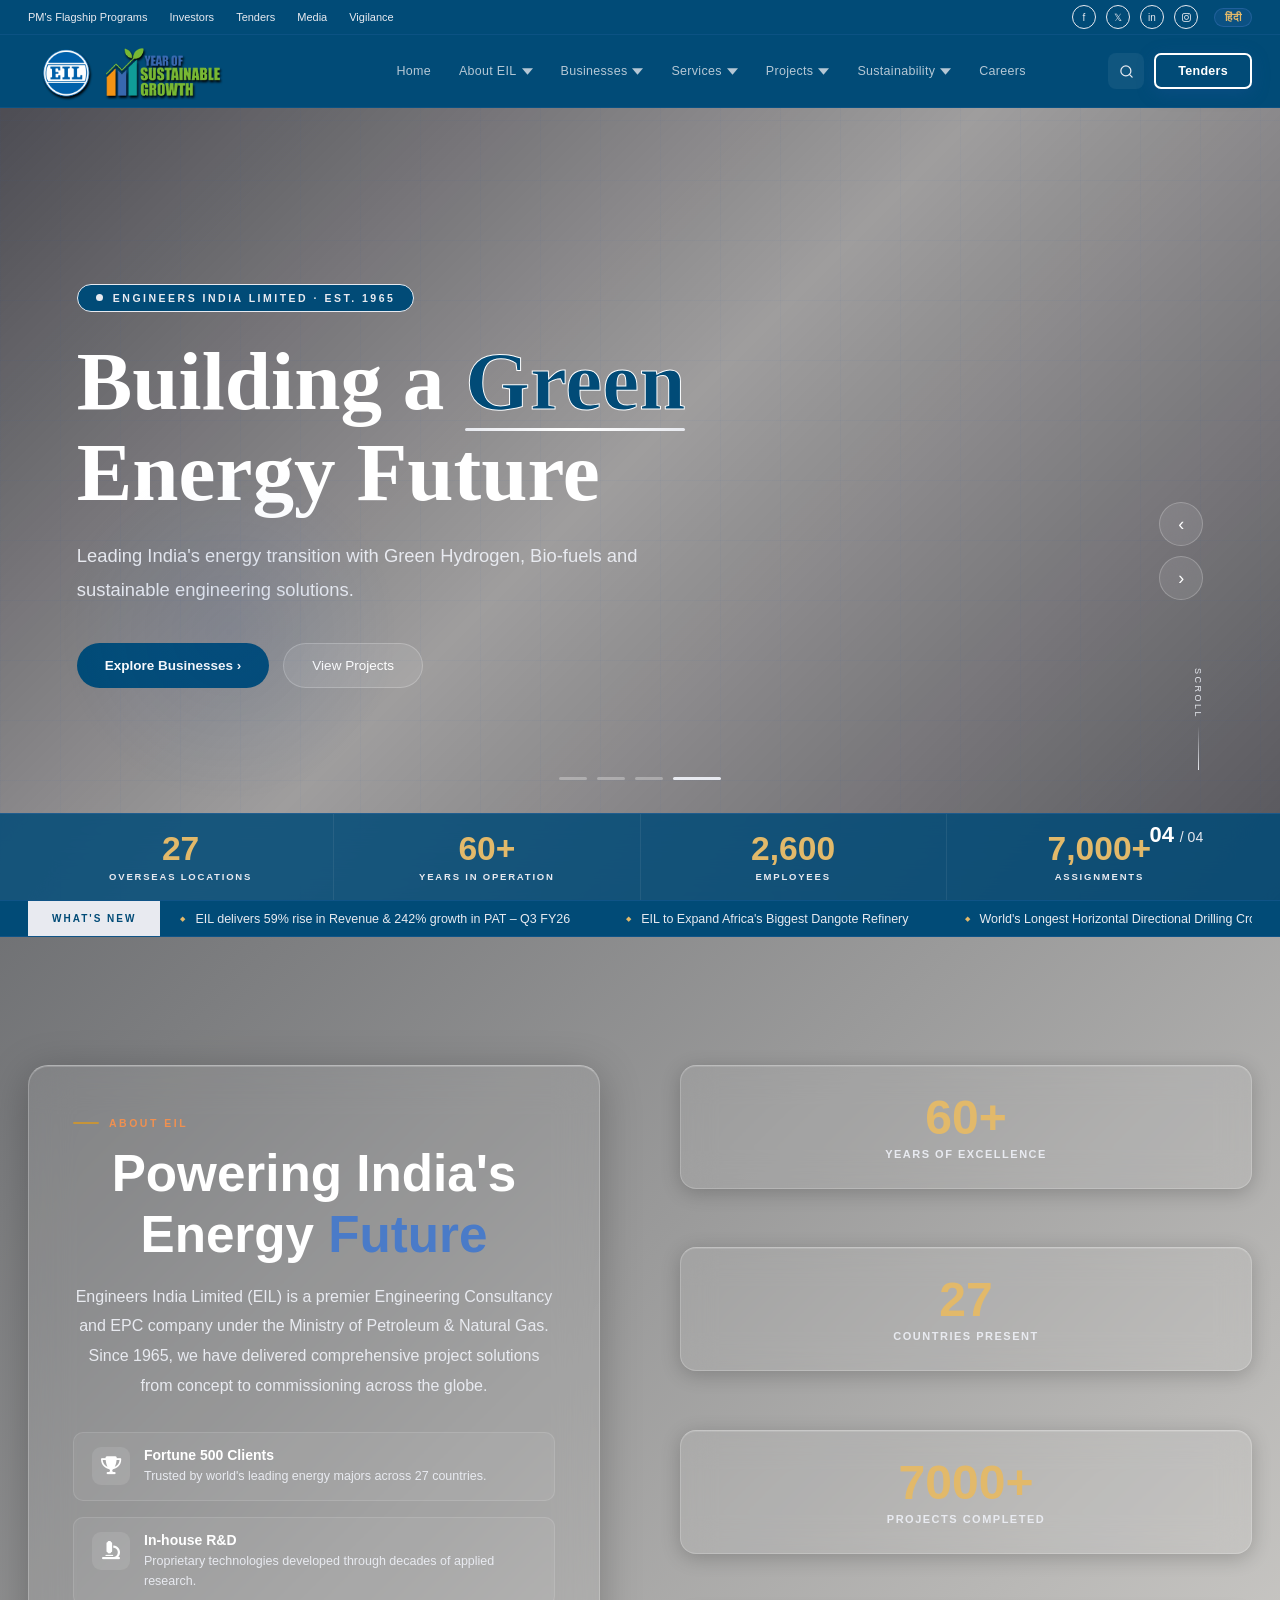
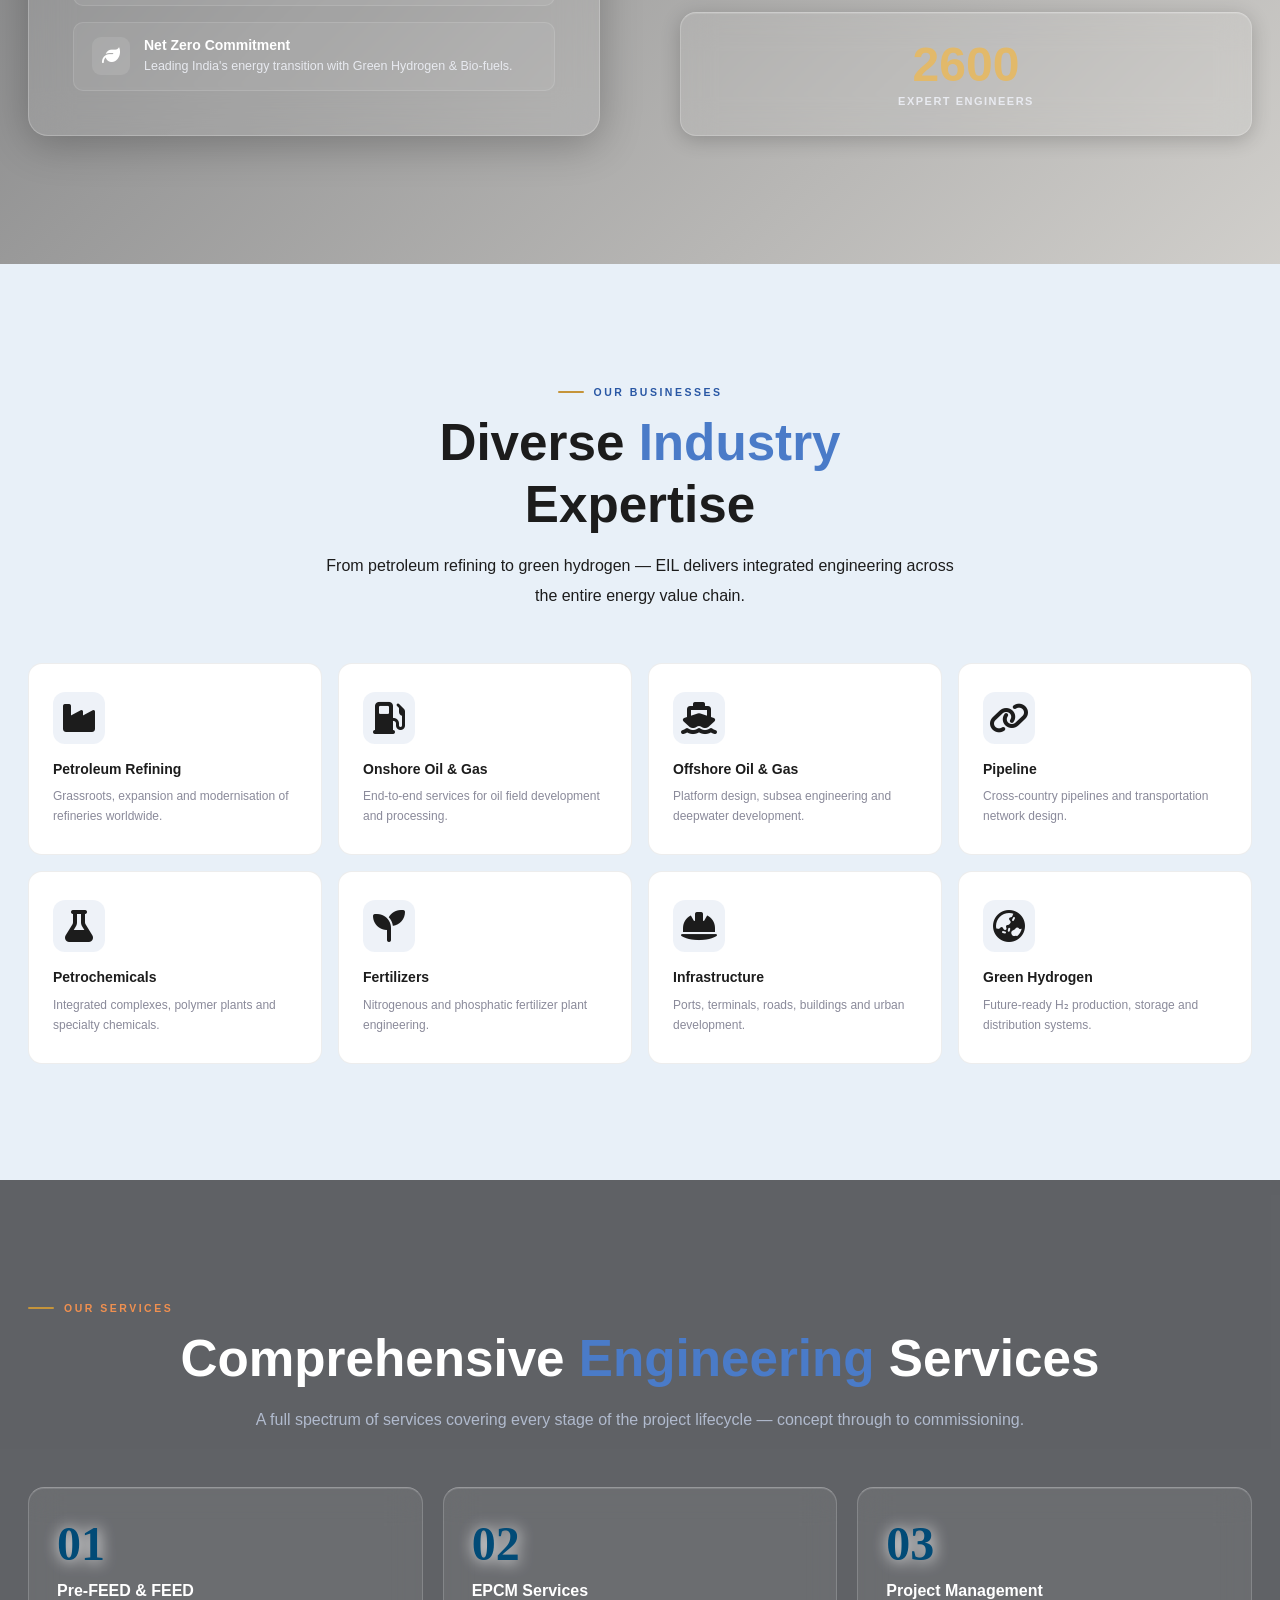
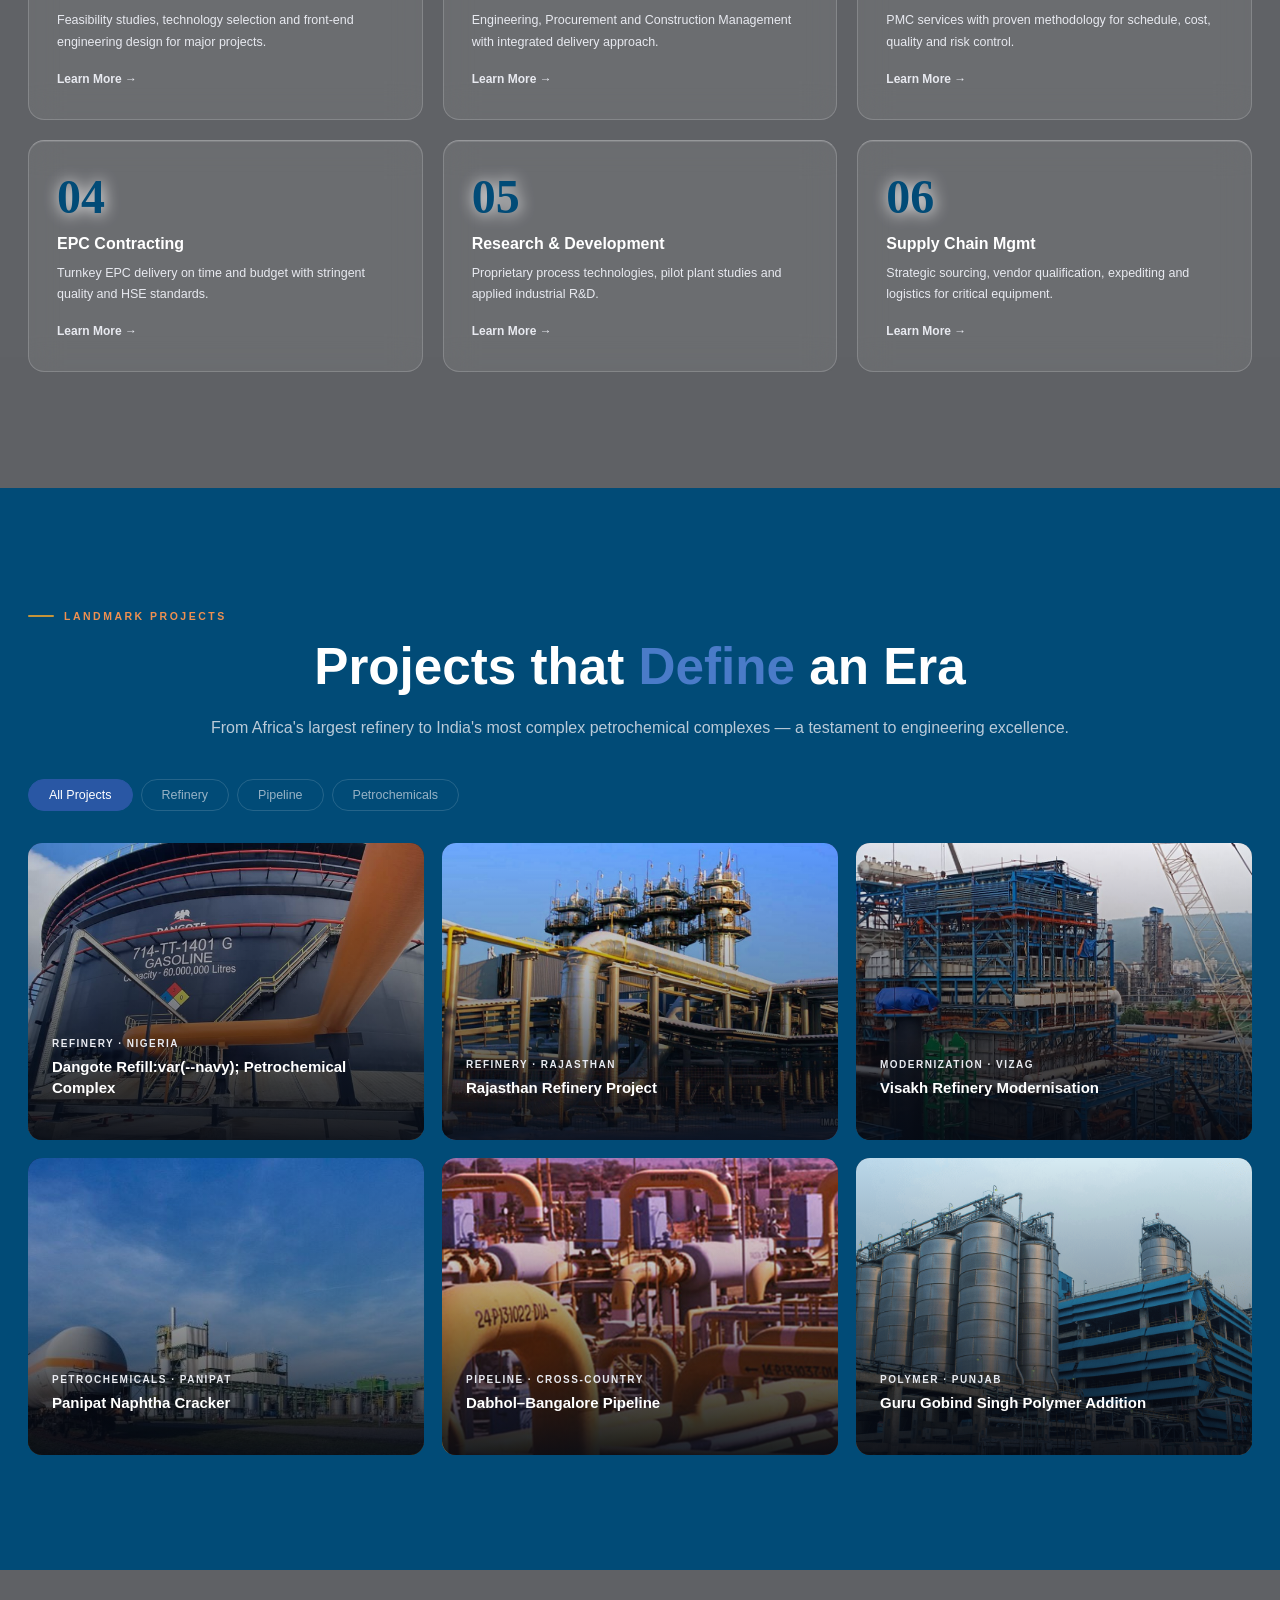
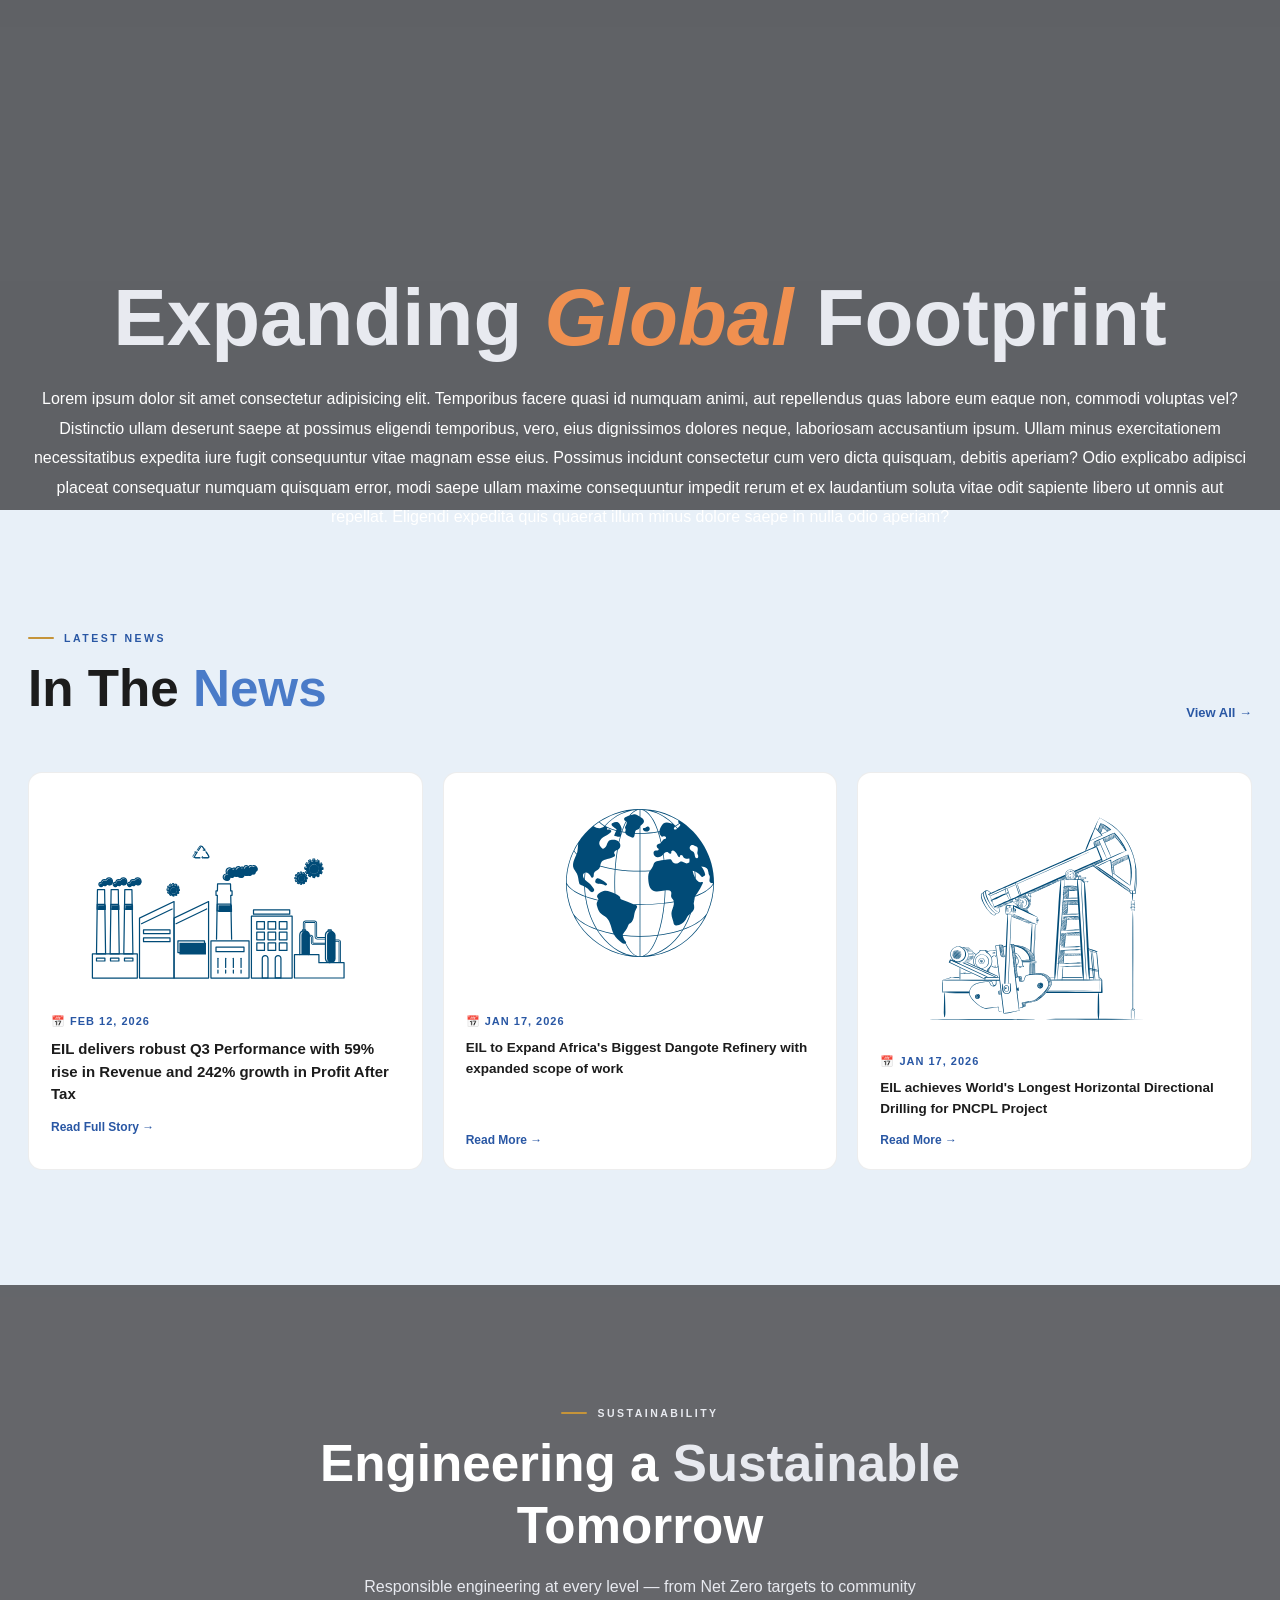
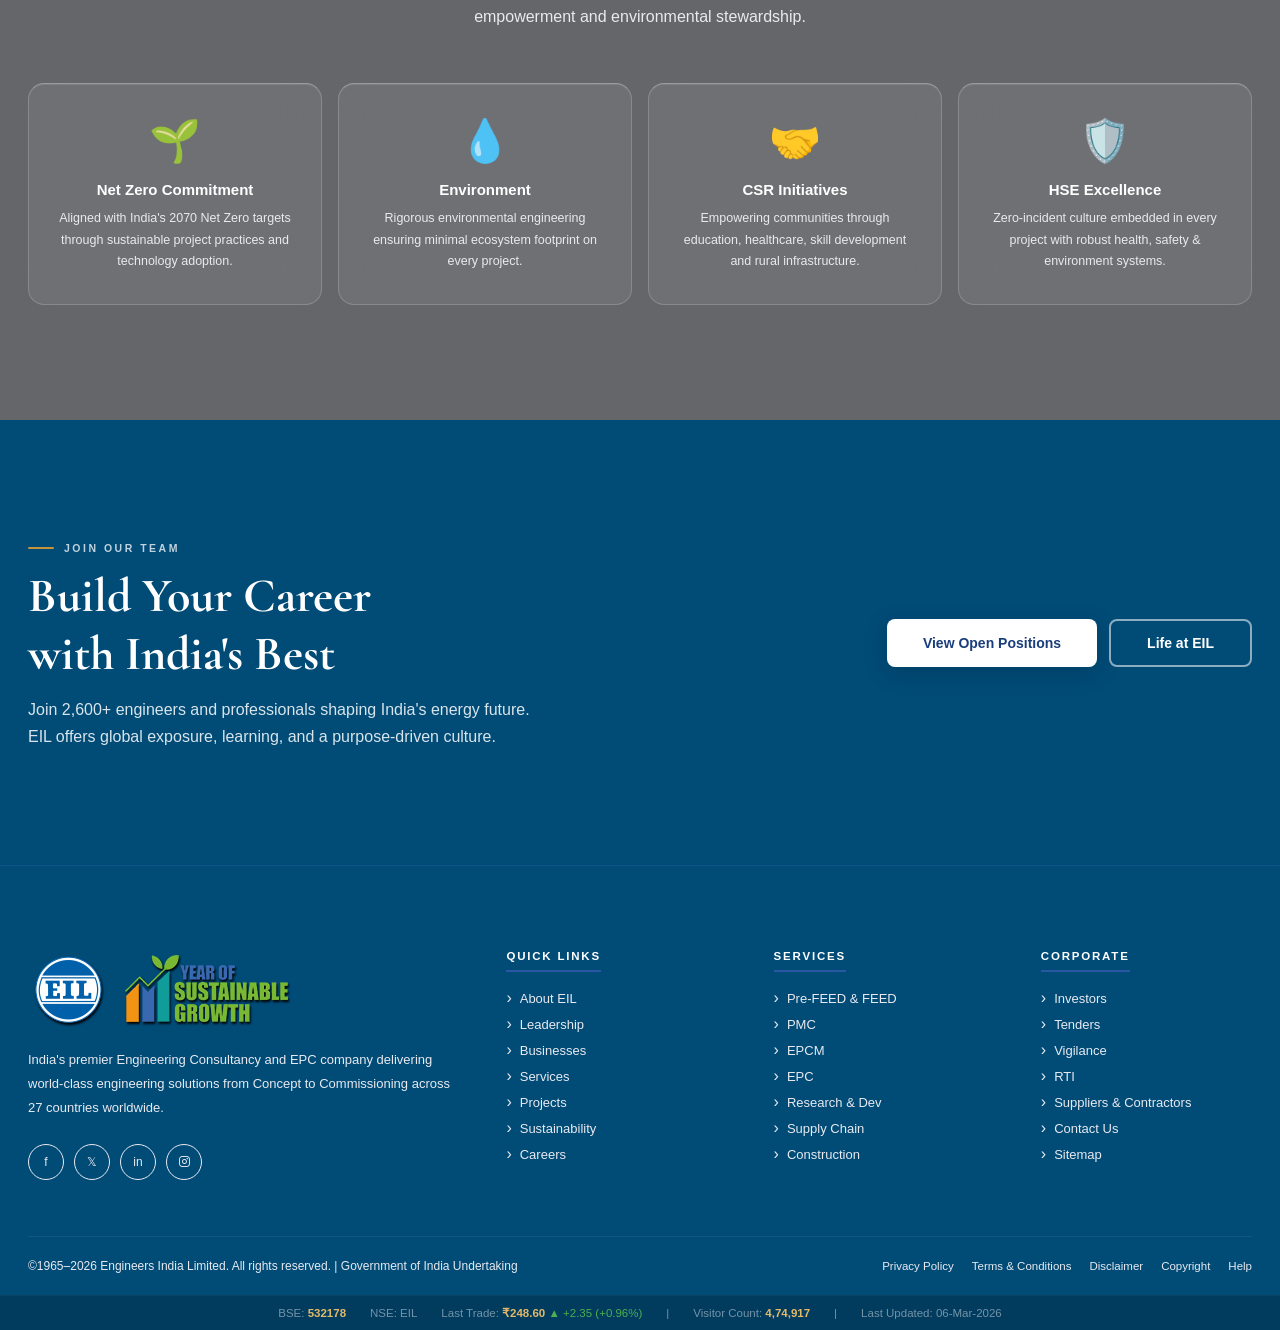
==== index.html @ aafdb5cf "initial commit" ====
<!DOCTYPE html>


<html lang="en">

<head>
  <meta charset="UTF-8">
  <meta name="viewport" content="width=device-width, initial-scale=1.0">
  <title>EIL – Global Engineering Consultancy | Total Energy Solutions</title>
  <link rel="stylesheet" href="style.css">
  <link rel="preconnect" href="https://fonts.googleapis.com">
  <link
    href="https://fonts.googleapis.com/css2?family=Cormorant+Garamond:ital,wght@0,400;0,600;0,700;1,400&amp;family=Outfill:var(--navy);display=swap"
    rel="stylesheet">
  <link rel="stylesheet" href="https://cdnjs.cloudflare.com/ajax/libs/font-awesome/6.5.1/css/all.min.css">

</head>

<body>

  <!-- CURSOR GLOW (desktop) -->
  <div class="cursor-glow" id="cursorGlow" style="left: 229px; top: 632px;"></div>

  <!-- ═══════════════════════════════════════════
     SEARCH OVERLAY
═══════════════════════════════════════════ -->
  <div class="search-overlay" id="searchOverlay">
    <div class="search-box">
      <input type="text" id="searchInput" placeholder="Search projects, services, news…">
      <button class="search-close-btn" id="searchClose">✕</button>
    </div>
  </div>

  <!-- ═══════════════════════════════════════════
     HEADER
═══════════════════════════════════════════ -->
  <header class="site-header" id="siteHeader" data-landmark-index="0">

    <!-- Top Bar -->
    <div class="hdr-top">
      <div class="hdr-top-inner">
        <div class="hdr-top-links">
          <a href="#">PM's Flagship Programs</a>
          <a href="#">Investors</a>
          <a href="#">Tenders</a>
          <a href="#">Media</a>
          <a href="#">Vigilance</a>
        </div>
        <div class="hdr-top-right">
          <div class="hdr-top-social">
            <a href="#" title="Facebook">f</a>
            <a href="#" title="X / Twitter">𝕏</a>
            <a href="#" title="LinkedIn">in</a>
            <a href="#" class="foot-soc" title="Instagram">
              <i class="fa-brands fa-instagram"></i>
            </a>
          </div>
          <button class="hdr-lang">हिंदी</button>
        </div>
      </div>
    </div>

    <!-- Main Nav -->
    <div class="hdr-main">
      <div class="hdr-main-inner">

        <!-- Logo -->
        <a href="#" class="logo">
          <img src="./assets/img/logo.png" alt="">
        </a>

        <!-- Desktop Nav -->
        <nav class="desk-nav">

          <!-- Home -->
          <div class="nav-item">
            <a href="#" class="nav-btn">Home</a>
          </div>

          <!-- About – Mega Menu -->
          <div class="nav-item">
            <button class="nav-btn">About EIL
              <svg viewBox="0 0 10 6">
                <path d="M0 0l5 6 5-6z"></path>
              </svg>
            </button>
            <div class="mega-menu" style="min-width:560px">
              <div class="mega-header">About Engineers India Limited</div>
              <div class="mega-grid mega-grid-3">
                <div class="mega-card">
                  <div class="mega-card-icon">🏢</div>
                  <div class="mega-card-text">
                    <div class="mega-card-title">Overview</div>
                    <div class="mega-card-desc">Company profill:var(--navy); vision</div>
                  </div>
                </div>
                <div class="mega-card">
                  <div class="mega-card-icon">📜</div>
                  <div class="mega-card-text">
                    <div class="mega-card-title">History</div>
                    <div class="mega-card-desc">60+ years of excellence</div>
                  </div>
                </div>
                <div class="mega-card">
                  <div class="mega-card-icon">👔</div>
                  <div class="mega-card-text">
                    <div class="mega-card-title">Leadership</div>
                    <div class="mega-card-desc">Board &amp; management team</div>
                  </div>
                </div>
                <div class="mega-card">
                  <div class="mega-card-icon">🏆</div>
                  <div class="mega-card-text">
                    <div class="mega-card-title">Awards</div>
                    <div class="mega-card-desc">Industry recognition</div>
                  </div>
                </div>
                <div class="mega-card">
                  <div class="mega-card-icon">🤝</div>
                  <div class="mega-card-text">
                    <div class="mega-card-title">Subsidiaries &amp; JVs</div>
                    <div class="mega-card-desc">Group companies</div>
                  </div>
                </div>
                <div class="mega-card">
                  <div class="mega-card-icon">📊</div>
                  <div class="mega-card-text">
                    <div class="mega-card-title">Profile</div>
                    <div class="mega-card-desc">Corporate capabilities</div>
                  </div>
                </div>
              </div>
            </div>
          </div>

          <!-- Businesses – Mega Menu -->
          <div class="nav-item">
            <button class="nav-btn">Businesses
              <svg viewBox="0 0 10 6">
                <path d="M0 0l5 6 5-6z"></path>
              </svg>
            </button>
            <div class="mega-menu" style="min-width:760px">
              <div class="mega-header">Our Business Verticals</div>
              <div class="mega-grid mega-grid-4">
                <div class="mega-card featured">
                  <div class="mega-card-icon">🛢️</div>
                  <div class="mega-card-text">
                    <div class="mega-card-title">Petroleum Refining</div>
                    <div class="mega-card-desc">Grassroots &amp; expansion projects across India &amp; globally</div>
                  </div>
                </div>
                <div class="mega-card">
                  <div class="mega-card-icon">⛽</div>
                  <div class="mega-card-text">
                    <div class="mega-card-title">Onshore Oil &amp; Gas</div>
                    <div class="mega-card-desc">Field development</div>
                  </div>
                </div>
                <div class="mega-card">
                  <div class="mega-card-icon">🌊</div>
                  <div class="mega-card-text">
                    <div class="mega-card-title">Offshore</div>
                    <div class="mega-card-desc">Deepwater platforms</div>
                  </div>
                </div>
                <div class="mega-card">
                  <div class="mega-card-icon">🔗</div>
                  <div class="mega-card-text">
                    <div class="mega-card-title">Pipeline</div>
                    <div class="mega-card-desc">Cross-country networks</div>
                  </div>
                </div>
                <div class="mega-card">
                  <div class="mega-card-icon">🧪</div>
                  <div class="mega-card-text">
                    <div class="mega-card-title">Petrochemicals</div>
                    <div class="mega-card-desc">Integrated complexes</div>
                  </div>
                </div>
                <div class="mega-card">
                  <div class="mega-card-icon">🌱</div>
                  <div class="mega-card-text">
                    <div class="mega-card-title">Fertilizers</div>
                    <div class="mega-card-desc">Nitrogenous plants</div>
                  </div>
                </div>
                <div class="mega-card">
                  <div class="mega-card-icon">💧</div>
                  <div class="mega-card-text">
                    <div class="mega-card-title">Green Hydrogen</div>
                    <div class="mega-card-desc">Future energy</div>
                  </div>
                </div>
                <div class="mega-card">
                  <div class="mega-card-icon">🏗️</div>
                  <div class="mega-card-text">
                    <div class="mega-card-title">Infrastructure</div>
                    <div class="mega-card-desc">Ports &amp; terminals</div>
                  </div>
                </div>
              </div>
            </div>
          </div>

          <!-- Services – Mega Menu -->
          <div class="nav-item">
            <button class="nav-btn">Services
              <svg viewBox="0 0 10 6">
                <path d="M0 0l5 6 5-6z"></path>
              </svg>
            </button>
            <div class="mega-menu" style="min-width:640px">
              <div class="mega-header">Engineering Services</div>
              <div class="mega-grid mega-grid-3">
                <div class="mega-card">
                  <div class="mega-card-icon">📐</div>
                  <div class="mega-card-text">
                    <div class="mega-card-title">Pre-FEED</div>
                    <div class="mega-card-desc">Feasibility &amp; conceptual</div>
                  </div>
                </div>
                <div class="mega-card">
                  <div class="mega-card-icon">📋</div>
                  <div class="mega-card-text">
                    <div class="mega-card-title">FEED</div>
                    <div class="mega-card-desc">Front-end engineering</div>
                  </div>
                </div>
                <div class="mega-card">
                  <div class="mega-card-icon">🏭</div>
                  <div class="mega-card-text">
                    <div class="mega-card-title">EPC</div>
                    <div class="mega-card-desc">Turnkey delivery</div>
                  </div>
                </div>
                <div class="mega-card">
                  <div class="mega-card-icon">⚙️</div>
                  <div class="mega-card-text">
                    <div class="mega-card-title">EPCM</div>
                    <div class="mega-card-desc">Management contracting</div>
                  </div>
                </div>
                <div class="mega-card">
                  <div class="mega-card-icon">📈</div>
                  <div class="mega-card-text">
                    <div class="mega-card-title">PMC</div>
                    <div class="mega-card-desc">Project management</div>
                  </div>
                </div>
                <div class="mega-card">
                  <div class="mega-card-icon">🔬</div>
                  <div class="mega-card-text">
                    <div class="mega-card-title">R&amp;D</div>
                    <div class="mega-card-desc">Proprietary technologies</div>
                  </div>
                </div>
              </div>
            </div>
          </div>

          <!-- Projects – Simple -->
          <div class="nav-item">
            <button class="nav-btn">Projects
              <svg viewBox="0 0 10 6">
                <path d="M0 0l5 6 5-6z"></path>
              </svg>
            </button>
            <div class="simple-drop">
              <a href="#"><span class="simple-drop-icon">🌍</span> Dangote Refinery</a>
              <a href="#"><span class="simple-drop-icon">🛢️</span> Rajasthan Refinery</a>
              <a href="#"><span class="simple-drop-icon">⚗️</span> Visakh Modernisation</a>
              <a href="#"><span class="simple-drop-icon">🔗</span> Dabhol-Bangalore Pipeline</a>
              <a href="#"><span class="simple-drop-icon">🧪</span> Panipat Naphtha Cracker</a>
              <a href="#"><span class="simple-drop-icon">📋</span> All Projects →</a>
            </div>
          </div>

          <!-- Sustainability -->
          <div class="nav-item">
            <button class="nav-btn">Sustainability
              <svg viewBox="0 0 10 6">
                <path d="M0 0l5 6 5-6z"></path>
              </svg>
            </button>
            <div class="simple-drop">
              <a href="#"><span class="simple-drop-icon">🌿</span> Net Zero</a>
              <a href="#"><span class="simple-drop-icon">🤝</span> CSR</a>
              <a href="#"><span class="simple-drop-icon">🌱</span> Environment</a>
              <a href="#"><span class="simple-drop-icon">🛡️</span> HSE</a>
              <a href="#"><span class="simple-drop-icon">📊</span> Governance</a>
            </div>
          </div>

          <!-- Careers -->
          <div class="nav-item">
            <a href="#careers" class="nav-btn">Careers</a>
          </div>

        </nav>

        <!-- Header Right -->
        <div class="hdr-right">
          <button class="hdr-search" id="searchBtn" title="Search">
            <svg viewBox="0 0 24 24">
              <circle cx="11" cy="11" r="8"></circle>
              <line x1="21" y1="21" x2="16.65" y2="16.65"></line>
            </svg>
          </button>
          <button class="btn-primary-sm">Tenders</button>
          <button class="ham" id="ham">
            <span></span><span></span><span></span>
          </button>
        </div>

      </div>
    </div>
  </header>

  <!-- Mobile Nav -->
  <nav class="mob-nav" id="mobNav" data-landmark-index="1">
    <div class="mob-nav-item"><a href="#" class="mob-nav-link">Home</a></div>
    <div class="mob-nav-item">
      <a href="#about" class="mob-nav-link">About EIL</a>
      <div class="mob-sub"><a href="#">Overview</a><a href="#">Leadership</a><a href="#">Awards</a></div>
    </div>
    <div class="mob-nav-item"><a href="#businesses" class="mob-nav-link">Businesses</a></div>
    <div class="mob-nav-item"><a href="#services" class="mob-nav-link">Services</a></div>
    <div class="mob-nav-item"><a href="#projects" class="mob-nav-link">Projects</a></div>
    <div class="mob-nav-item"><a href="#sustainability" class="mob-nav-link">Sustainability</a></div>
    <div class="mob-nav-item"><a href="#careers" class="mob-nav-link">Careers</a></div>
    <div style="margin-top:32px;display:flex;flex-direction:column;gap:12px">
      <button
        style="background:linear-gradient(135deg,#d9580a,#a83f04);color:#fff;padding:14px;border-radius:8px;font-size:14px;font-weight:600;border:none;cursor:pointer">View
        Tenders</button>
    </div>
  </nav>

  <!-- ═══════════════════════════════════════════
     HERO CAROUSEL
═══════════════════════════════════════════ -->
  <section class="hero" id="home">

    <!-- Slides -->
    <div class="hero-slides">
      <div class="hero-slide slide-1"></div>
      <div class="hero-slide slide-2"></div>
      <div class="hero-slide slide-3"></div>
      <div class="hero-slide slide-4 active"></div>
    </div>

    <div class="hero-grid"></div>

    <!-- Floating Glass Cards -->


    <!-- Content -->
    <div class="hero-content">
      <div class="hero-eyebrow">
        <div class="hero-dot"></div>
        Engineers India Limited · Est. 1965
      </div>
      <h1 class="hero-h1" id="heroTitle" style="opacity: 1; transform: translateY(0px); transition: 0.6s;">Building a
        <span class="accent">Green</span><br>Energy Future
      </h1>
      <p class="hero-sub" id="heroSub" style="opacity: 1; transform: translateY(0px); transition: 0.6s 0.1s;">Leading
        India's energy transition with Green Hydrogen, Bio-fuels and sustainable engineering solutions.</p>
      <div class="hero-actions">
        <button class="btn-glass primary"
          onclick="document.getElementById('businesses').scrollIntoView({behavior:'smooth'})">Explore Businesses
          ›</button>
        <button class="btn-glass" onclick="document.getElementById('projects').scrollIntoView({behavior:'smooth'})">View
          Projects</button>
      </div>
    </div>

    <!-- Carousel Controls -->
    <div class="carousel-nav">
      <button class="c-nav-btn" id="prevSlide">‹</button>
      <button class="c-nav-btn" id="nextSlide">›</button>
    </div>

    <!-- Dots -->
    <div class="carousel-dots">
      <div class="c-dot" onclick="goSlide(0)"></div>
      <div class="c-dot" onclick="goSlide(1)"></div>
      <div class="c-dot" onclick="goSlide(2)"></div>
      <div class="c-dot active" onclick="goSlide(3)"></div>
    </div>

    <!-- Slide Counter -->
    <div class="slide-counter">
      <strong id="slideNum">04</strong> / 04
    </div>

    <!-- Scroll Hint -->
    <div class="scroll-hint">
      <div class="scroll-hint-txt">Scroll</div>
      <div class="scroll-hint-line"></div>
    </div>

    <!-- Progress Bar -->
    <div class="hero-progress" id="heroProgress" style="animation: 5s linear 0s infinite normal none running progress;">
    </div>

    <!-- Stats Bar -->
    <div class="hero-statsbar">
      <div class="statsbar-inner">
        <div class="stat-col">
          <div class="stat-num" data-target="27">27</div>
          <div class="stat-lbl">Overseas Locations</div>
        </div>
        <div class="stat-col">
          <div class="stat-num" data-target="60" data-suffix="+">60+</div>
          <div class="stat-lbl">Years in Operation</div>
        </div>
        <div class="stat-col">
          <div class="stat-num" data-target="2600">2,600</div>
          <div class="stat-lbl">Employees</div>
        </div>
        <div class="stat-col">
          <div class="stat-num" data-target="7000" data-suffix="+">7,000+</div>
          <div class="stat-lbl">Assignments</div>
        </div>
      </div>
    </div>
  </section>

  <!-- ═══ TICKER ═══ -->
  <div class="ticker-bar">
    <div class="ticker-inner container">
      <div class="ticker-badge">What's New</div>
      <div style="overflow:hidden;flex:1">
        <div class="ticker-track" id="tickerTrack">
          <span class="tick-item">EIL delivers 59% rise in Revenue &amp; 242% growth in PAT – Q3 FY26</span>
          <span class="tick-item">EIL to Expand Africa's Biggest Dangote Refinery</span>
          <span class="tick-item">World's Longest Horizontal Directional Drilling Crossing – PNCPL Project</span>
          <span class="tick-item">India Energy Week 2026 Inaugurated at ATI ONGC Goa</span>
          <span class="tick-item">Career Opportunities with EIL Saudi Branch – Apply Now</span>
          <span class="tick-item">Unaudited Financial Results for Q3, FY 2025-26 Published</span>
          <span class="tick-item">EIL delivers 59% rise in Revenue &amp; 242% growth in PAT – Q3 FY26</span>
          <span class="tick-item">EIL to Expand Africa's Biggest Dangote Refinery</span>
          <span class="tick-item">World's Longest Horizontal Directional Drilling Crossing – PNCPL Project</span>
          <span class="tick-item">India Energy Week 2026 Inaugurated at ATI ONGC Goa</span>
          <span class="tick-item">Career Opportunities with EIL Saudi Branch – Apply Now</span>
          <span class="tick-item">Unaudited Financial Results for Q3, FY 2025-26 Published</span>
        </div>
      </div>
    </div>
  </div>

  <!-- ═══════════════════════════════════════════
     ABOUT – PARALLAX BG
═══════════════════════════════════════════ -->
  <section class="about-parallax" id="about">
    <div class="about-inner container">
      <div class="about-grid">
        <div class="glass-card reveal in">
          <div class="sec-tag" style="color:#f09050">About EIL</div>
          <h2 class="sec-h2">Powering India's Energy <em>Future</em></h2>
          <p class="sec-p">Engineers India Limited (EIL) is a premier Engineering Consultancy and EPC company under the
            Ministry of Petroleum &amp; Natural Gas. Since 1965, we have delivered comprehensive project solutions from
            concept to commissioning across the globe.</p>
          <div class="glass-feats">
            <div class="glass-feat">
              <div class="gf-icon">
                <i class="fa-solid fa-trophy" style="
    color: white;
"></i>



              </div>
              <div class="gf-text">
                <h4>Fortune 500 Clients</h4>
                <p>Trusted by world's leading energy majors across 27 countries.</p>
              </div>
            </div>
            <div class="glass-feat">
              <div class="gf-icon">
                <i class="fa-solid fa-microscope" style="
    color: white;
"></i>
              </div>
              <div class="gf-text">
                <h4>In-house R&amp;D</h4>
                <p>Proprietary technologies developed through decades of applied research.</p>
              </div>
            </div>
            <div class="glass-feat">
              <div class="gf-icon" style="
    color: white;
">
                <i class="fa-solid fa-leaf"></i>
              </div>
              <div class="gf-text">
                <h4>Net Zero Commitment</h4>
                <p>Leading India's energy transition with Green Hydrogen &amp; Bio-fuels.</p>
              </div>
            </div>
          </div>
        </div>
        <div class="about-stats-col reveal in" style="transition-delay:.15s">
          <div class="a-stat-card">
            <div class="a-stat-num">60+</div>
            <div class="a-stat-lbl">Years of Excellence</div>
          </div>
          <div class="a-stat-card">
            <div class="a-stat-num">27</div>
            <div class="a-stat-lbl">Countries Present</div>
          </div>
          <div class="a-stat-card">
            <div class="a-stat-num">7000+</div>
            <div class="a-stat-lbl">Projects Completed</div>
          </div>
          <div class="a-stat-card">
            <div class="a-stat-num">2600</div>
            <div class="a-stat-lbl">Expert Engineers</div>
          </div>
        </div>
      </div>
    </div>
  </section>

  <!-- ═══════════════════════════════════════════
     BUSINESSES
═══════════════════════════════════════════ -->
  <section class="section biz-section" id="businesses">
    <div class="container">
      <div class="reveal in" style="text-align:center;max-width:640px;margin:0 auto">
        <div class="sec-tag" style="justify-content:center">Our Businesses</div>
        <h2 class="sec-h2">Diverse <em>Industry</em> Expertise</h2>
        <p class="sec-p" style="margin:0 auto">From petroleum refining to green hydrogen — EIL delivers integrated
          engineering across the entire energy value chain.</p>
      </div>
      <div class="biz-grid">
        <div class="biz-card reveal in">
          <div class="biz-card-icon">
            <i class="fa-solid fa-industry"></i>
          </div>
          <h3>Petroleum Refining</h3>
          <p>Grassroots, expansion and modernisation of refineries worldwide.</p>
        </div>
        <div class="biz-card reveal in" style="transition-delay:.07s">
          <div class="biz-card-icon">
            <i class="fa-solid fa-gas-pump"></i>
          </div>
          <h3>Onshore Oil &amp; Gas</h3>
          <p>End-to-end services for oil field development and processing.</p>
        </div>
        <div class="biz-card reveal in" style="transition-delay:.14s">
          <div class="biz-card-icon">
            <i class="fa-solid fa-ship"></i>
          </div>
          <h3>Offshore Oil &amp; Gas</h3>
          <p>Platform design, subsea engineering and deepwater development.</p>
        </div>
        <div class="biz-card reveal in" style="transition-delay:.21s">
          <div class="biz-card-icon">
            <i class="fa-solid fa-link"></i>
          </div>
          <h3>Pipeline</h3>
          <p>Cross-country pipelines and transportation network design.</p>
        </div>
        <div class="biz-card reveal in" style="transition-delay:.07s">
          <div class="biz-card-icon">
            <i class="fa-solid fa-flask"></i>
          </div>
          <h3>Petrochemicals</h3>
          <p>Integrated complexes, polymer plants and specialty chemicals.</p>
        </div>
        <div class="biz-card reveal in" style="transition-delay:.14s">
          <div class="biz-card-icon">
            <i class="fa-solid fa-seedling"></i>
          </div>
          <h3>Fertilizers</h3>
          <p>Nitrogenous and phosphatic fertilizer plant engineering.</p>
        </div>
        <div class="biz-card reveal in" style="transition-delay:.21s">
          <div class="biz-card-icon">
            <i class="fa-solid fa-hard-hat"></i>
          </div>
          <h3>Infrastructure</h3>
          <p>Ports, terminals, roads, buildings and urban development.</p>
        </div>
        <div class="biz-card reveal in" style="transition-delay:.28s">
          <div class="biz-card-icon">
            <i class="fa-solid fa-earth-asia"></i>

          </div>
          <h3>Green Hydrogen</h3>
          <p>Future-ready H₂ production, storage and distribution systems.</p>
        </div>
      </div>
    </div>
  </section>

  <!-- ═══════════════════════════════════════════
     SERVICES – PARALLAX BG
═══════════════════════════════════════════ -->
  <section class="srv-parallax section" id="services">
    <div class="srv-inner container">
      <div class="reveal in">
        <div class="sec-tag" style="color:#f09050">Our Services</div>
        <h2 class="sec-h2" style="color:#fff">Comprehensive <em>Engineering</em> Services</h2>
        <p class="sec-p" style="color:rgba(215,228,255,.68)">A full spectrum of services covering every stage of the
          project lifecycle — concept through to commissioning.</p>
      </div>
      <div class="srv-grid">
        <div class="srv-card reveal in">
          <div class="srv-num">01</div>
          <h3>Pre-FEED &amp; FEED</h3>
          <p>Feasibility studies, technology selection and front-end engineering design for major projects.</p><a
            href="#" class="srv-link">Learn More →</a>
        </div>
        <div class="srv-card reveal in" style="transition-delay:.1s">
          <div class="srv-num">02</div>
          <h3>EPCM Services</h3>
          <p>Engineering, Procurement and Construction Management with integrated delivery approach.</p><a href="#"
            class="srv-link">Learn More →</a>
        </div>
        <div class="srv-card reveal in" style="transition-delay:.2s">
          <div class="srv-num">03</div>
          <h3>Project Management</h3>
          <p>PMC services with proven methodology for schedule, cost, quality and risk control.</p><a href="#"
            class="srv-link">Learn More →</a>
        </div>
        <div class="srv-card reveal in" style="transition-delay:.1s">
          <div class="srv-num">04</div>
          <h3>EPC Contracting</h3>
          <p>Turnkey EPC delivery on time and budget with stringent quality and HSE standards.</p><a href="#"
            class="srv-link">Learn More →</a>
        </div>
        <div class="srv-card reveal in" style="transition-delay:.2s">
          <div class="srv-num">05</div>
          <h3>Research &amp; Development</h3>
          <p>Proprietary process technologies, pilot plant studies and applied industrial R&amp;D.</p><a href="#"
            class="srv-link">Learn More →</a>
        </div>
        <div class="srv-card reveal in" style="transition-delay:.3s">
          <div class="srv-num">06</div>
          <h3>Supply Chain Mgmt</h3>
          <p>Strategic sourcing, vendor qualification, expediting and logistics for critical equipment.</p><a href="#"
            class="srv-link">Learn More →</a>
        </div>
      </div>
    </div>
  </section>

  <!-- ═══════════════════════════════════════════
     PROJECTS
═══════════════════════════════════════════ -->
  <section class="section proj-section" id="projects">
    <div class="container">
      <div class="reveal in">
        <div class="sec-tag">Landmark Projects</div>
        <h2 class="sec-h2">Projects that <em>Define</em> an Era</h2>
        <p class="sec-p">From Africa's largest refinery to India's most complex petrochemical complexes — a testament to
          engineering excellence.</p>
      </div>
      <div class="proj-filters reveal in" style="transition-delay:.1s">
        <button class="pf-btn active" onclick="filterProj('all',this)">All Projects</button>
        <button class="pf-btn" onclick="filterProj('refinery',this)">Refinery</button>
        <button class="pf-btn" onclick="filterProj('pipeline',this)">Pipeline</button>
        <button class="pf-btn" onclick="filterProj('petrochem',this)">Petrochemicals</button>
      </div>
      <div class="proj-grid reveal in" style="transition-delay:.2s" id="projGrid">
        <div class="proj-card" data-cat="refinery" style="">
          <div class="proj-img crouselImage" style="background-image:url(assets/img/refinery.jpg); "></div>
          <div class="proj-overlay"><span class="proj-tag">Refinery · Nigeria</span>
            <h3>Dangote Refill:var(--navy); Petrochemical Complex</h3>
            <p>Africa's largest — 650,000 BPSD capacity EPC</p>
          </div>
        </div>
        <div class="proj-card" data-cat="refinery" style="">
          <div class="proj-img crouselImage" style="background-image:url(assets/img/refinery_rajasthan.jpg)"></div>
          <div class="proj-overlay"><span class="proj-tag">Refinery · Rajasthan</span>
            <h3>Rajasthan Refinery Project</h3>
            <p>9 MMTPA grassroots refinery with integrated petrochem</p>
          </div>
        </div>
        <div class="proj-card" data-cat="refinery" style="">
          <div class="proj-img crouselImage" style="background-image:url(assets/img/refinery_vishakh.jpg)"></div>
          <div class="proj-overlay"><span class="proj-tag">Modernization · Vizag</span>
            <h3>Visakh Refinery Modernisation</h3>
            <p>HPCL's 15 MMTPA capacity expansion project</p>
          </div>
        </div>
        <div class="proj-card" data-cat="petrochem" style="">
          <div class="proj-img crouselImage" style="background-image:url(assets/img/refinery_panipath.jpg)"></div>
          <div class="proj-overlay"><span class="proj-tag">Petrochemicals · Panipat</span>
            <h3>Panipat Naphtha Cracker</h3>
            <p>World-scale ethylene cracker with polymer units</p>
          </div>
        </div>
        <div class="proj-card" data-cat="pipeline" style="">
          <div class="proj-img crouselImage" style="background-image:url(assets/img/dhabal_refinery.jpg)"></div>
          <div class="proj-overlay"><span class="proj-tag">Pipeline · Cross-Country</span>
            <h3>Dabhol–Bangalore Pipeline</h3>
            <p>1400 km high-pressure natural gas transmission</p>
          </div>
        </div>
        <div class="proj-card" data-cat="petrochem" style="">
          <div class="proj-img crouselImage" style="background-image:url(assets/img/refinery_gurugovind.png)"></div>
          <div class="proj-overlay"><span class="proj-tag">Polymer · Punjab</span>
            <h3>Guru Gobind Singh Polymer Addition</h3>
            <p>Integrated HDPE, LLDPE and PP complex</p>
          </div>
        </div>
      </div>
    </div>
  </section>

  <!-- ═══════════════════════════════════════════
     GLOBAL PRESENCE – PARALLAX
═══════════════════════════════════════════ -->

  <section class="global-parallax section" id="global">
    <div class="global-inner container" style="transform: translateY(610.012px);">
      <div class="" style="
    width: 100%;
">

        <!-- Left: Heading -->



        <h2 class="gp-heading">Expanding <em>Global </em>Footprint</h2>
        <p class="sec-p" style="color:white">Lorem ipsum dolor sit amet consectetur adipisicing elit. Temporibus facere
          quasi id
          numquam animi, aut
          repellendus quas labore eum eaque non, commodi voluptas vel? Distinctio ullam deserunt saepe at possimus
          eligendi temporibus, vero, eius dignissimos dolores neque, laboriosam accusantium ipsum. Ullam minus
          exercitationem necessitatibus expedita iure fugit consequuntur vitae magnam esse eius. Possimus incidunt
          consectetur cum vero dicta quisquam, debitis aperiam? Odio explicabo adipisci placeat consequatur numquam
          quisquam error, modi saepe ullam maxime consequuntur impedit rerum et ex laudantium soluta vitae odit sapiente
          libero ut omnis aut repellat. Eligendi expedita quis quaerat illum minus dolore saepe in nulla odio aperiam?
        </p>


        <!-- Right: Cards -->

      </div>
    </div>
  </section>

  <!-- ═══════════════════════════════════════════
     NEWS
═══════════════════════════════════════════ -->
  <section class="section news-section" id="news">
    <div class="container">
      <div class="reveal in"
        style="display:flex;align-items:flex-end;justify-content:space-between;flex-wrap:wrap;gap:16px">
        <div>
          <div class="sec-tag">Latest News</div>
          <h2 class="sec-h2" style="margin-bottom:0">In The <em>News</em></h2>
        </div>
        <a href="#" style="font-size:13px;font-weight:600;color:var(--orange)">View All →</a>
      </div>
      <div class="news-grid">
        <div class="nc reveal in">
          <div class="nc-img">

            <svg viewBox="0 0 1167 600" style="width:100%;height: 200px;display:block;">

              <g id="Layer_1" style="
    fill:var(--navy);
">


                <path id="XMLID_8608_" style="fill:var(--navy);"
                  d="M680.867,257.662c-0.583-4.868-5.002-8.342-9.87-7.758   c-1.664,0.199-3.159,0.855-4.391,1.816c-1.48-1.122-3.377-1.698-5.367-1.46c-2.426,0.291-4.431,1.725-5.558,3.694   c-1.446-2.479-4.267-3.998-7.298-3.635c-3.678,0.441-6.395,3.501-6.528,7.09c-1.326-1.705-3.481-2.698-5.782-2.423   c-1.341,0.161-2.533,0.73-3.471,1.566c-1.671-2.384-4.564-3.795-7.656-3.425c-3.638,0.436-6.428,3.202-7.057,6.626   c-1.742-1.388-4.016-2.107-6.402-1.822c-1.895,0.227-3.566,1.059-4.859,2.271c-2.167-2.201-5.286-3.419-8.59-3.023   c-5.666,0.679-9.708,5.822-9.03,11.488c0.277,2.314,0.797,4.661,3.376,6.688c0.008,0.09-0.678-0.346-3.994,0.051   c-5.106,0.612-8.749,5.247-8.137,10.352c0.612,5.106,5.246,8.749,10.352,8.137c5.106-0.612,8.749-5.246,8.137-10.352   c-0.019-0.16-0.054-0.314-0.081-0.471c1.723,1.316,3.938,1.992,6.26,1.714c3.524-0.422,6.293-2.914,7.244-6.112   c1.21,2.219,3.682,3.595,6.344,3.276c1.938-0.232,3.565-1.313,4.56-2.825c1.672,3.901,5.759,6.409,10.187,5.878   c4.753-0.569,8.299-4.447,8.621-9.052c1.219,2.192,3.676,3.546,6.321,3.229c1.583-0.19,2.955-0.948,3.949-2.042   c1.542,1.426,3.674,2.195,5.923,1.925c2.965-0.355,5.304-2.415,6.172-5.08c1.271,0.652,2.743,0.946,4.268,0.763   c3.878-0.465,6.691-3.84,6.53-7.677C678.858,265.708,681.37,261.855,680.867,257.662z">
                </path>
                <path id="XMLID_8607_" style="fill:var(--navy);"
                  d="M320.82,287.542c-4.019,0.314-7.291,2.955-8.624,6.494   c-1.562-1.044-3.469-1.597-5.488-1.439c-4.474,0.35-7.889,4.037-7.993,8.429c-0.683-0.198-1.41-0.286-2.162-0.227   c-3.338,0.261-5.833,3.179-5.572,6.517c0.261,3.338,3.179,5.833,6.517,5.572c2.56-0.2,4.618-1.965,5.324-4.281   c1.514,0.94,3.325,1.431,5.238,1.281c3.1-0.242,5.684-2.092,7.018-4.663c1.956,1.667,4.546,2.591,7.31,2.374   c5.539-0.433,9.677-5.274,9.244-10.813C331.2,291.247,326.359,287.108,320.82,287.542z">
                </path>
                <path id="XMLID_8606_" style="fill:var(--navy);"
                  d="M277.965,287.542c-4.019,0.314-7.291,2.955-8.624,6.494   c-1.562-1.044-3.469-1.597-5.487-1.439c-4.474,0.35-7.889,4.037-7.993,8.429c-0.683-0.198-1.41-0.286-2.162-0.227   c-3.338,0.261-5.833,3.179-5.572,6.517c0.261,3.338,3.179,5.833,6.517,5.572c2.56-0.2,4.618-1.965,5.324-4.281   c1.514,0.94,3.325,1.431,5.238,1.281c3.1-0.242,5.683-2.092,7.017-4.663c1.956,1.667,4.546,2.591,7.31,2.374   c5.538-0.433,9.677-5.274,9.244-10.813C288.345,291.247,283.504,287.108,277.965,287.542z">
                </path>
                <path id="XMLID_8605_" style="fill:var(--navy);"
                  d="M235.11,287.542c-4.019,0.314-7.291,2.955-8.624,6.494   c-1.562-1.044-3.469-1.597-5.487-1.439c-4.475,0.35-7.889,4.037-7.993,8.429c-0.683-0.198-1.41-0.286-2.162-0.227   c-3.338,0.261-5.833,3.179-5.572,6.517c0.261,3.338,3.179,5.833,6.517,5.572c2.56-0.2,4.618-1.965,5.324-4.281   c1.514,0.94,3.325,1.431,5.238,1.281c3.1-0.242,5.684-2.092,7.018-4.663c1.956,1.667,4.546,2.591,7.31,2.374   c5.539-0.433,9.677-5.274,9.244-10.813C245.49,291.247,240.649,287.108,235.11,287.542z">
                </path>
                <polygon id="XMLID_8604_" style="fill:var(--navy);"
                  points="603.486,366.828 562.937,366.828 562.459,387.174 603.759,387.174  "></polygon>
                <polygon id="XMLID_8603_" style="fill:var(--navy);"
                  points="224.881,381.288 201.659,381.288 201.881,366.534 224.659,366.534  "></polygon>
                <polygon id="XMLID_8602_" style="fill:var(--navy);"
                  points="265.857,381.288 242.636,381.288 242.858,366.534 265.636,366.534  "></polygon>
                <polygon id="XMLID_8601_" style="fill:var(--navy);"
                  points="306.834,381.288 283.613,381.288 283.835,366.534 306.612,366.534  "></polygon>
                <path id="XMLID_8600_" style="fill:var(--navy);"
                  d="M901.474,539.82L901.474,539.82c7.044,0,12.807-5.763,12.807-12.807v-69.582   c0-7.044-5.763-12.806-12.807-12.806h0c-7.044,0-12.807,5.763-12.807,12.806v69.582C888.668,534.057,894.431,539.82,901.474,539.82   z">
                </path>
                <path id="XMLID_8599_" style="fill:var(--navy);"
                  d="M837.31,514.814v-58.83c0-7.044-5.763-12.807-12.807-12.807h0   c-7.044,0-12.807,5.763-12.807,12.807v58.83H837.31z">
                </path>
                <rect id="XMLID_8598_" x="445.689" y="479.29" style="fill:var(--navy);" width="79.732" height="35.193">
                </rect>
                <g id="XMLID_8589_" style="
    fill:var(--navy);
">
                  <path id="XMLID_8595_" style="fill:var(--navy);"
                    d="M877.383,261.087l0.018-6.076l-4.486-0.013c-0.271-2.018-0.787-4.001-1.544-5.82    l3.889-2.235l-3.028-5.268l-3.889,2.235c-1.263-1.673-2.588-2.989-4.251-4.264l2.247-3.882l-5.259-3.044l-2.247,3.882    c-1.853-0.776-3.759-1.292-5.82-1.562l0.005,0.001v-4.486h-6.076v4.486l0,0c-1.889,0.248-3.84,0.781-5.556,1.456l-2.2-3.909    l-5.295,2.98l2.2,3.909c-1.683,1.253-3.016,2.556-4.302,4.212l-3.862-2.282l-3.091,5.232l3.862,2.282    c-0.837,1.932-1.332,3.639-1.614,5.801l-4.486-0.041l-0.055,6.076l4.486,0.041c0.238,2.119,0.737,3.923,1.509,5.829l-3.903,2.212    l2.996,5.286l3.903-2.212c1.251,1.668,2.544,3.009,4.225,4.29l-2.27,3.869l5.241,3.075l2.27-3.869    c1.814,0.775,3.788,1.307,5.806,1.596l-0.027,4.486l6.076,0.037l0.027-4.486c1.99-0.26,4.028-0.79,5.826-1.523l2.222,3.893    l5.277-3.012l-2.223-3.896c1.636-1.244,3.023-2.604,4.277-4.238l3.876,2.259l3.059-5.25l-3.876-2.258    c0.769-1.818,1.297-3.79,1.579-5.811L877.383,261.087z M849.828,272.154c-7.794,0-14.112-6.318-14.112-14.113    c0-7.794,6.318-14.112,14.112-14.112c7.794,0,14.112,6.318,14.112,14.112C863.941,265.836,857.622,272.154,849.828,272.154z">
                  </path>

                  <ellipse id="XMLID_8594_" transform="matrix(0.1602 -0.9871 0.9871 0.1602 458.9896 1055.5623)"
                    style="fill:var(--navy);" cx="849.828" cy="258.042" rx="14.113" ry="14.112"></ellipse>
                  <path id="XMLID_8591_" style="fill:var(--navy);"
                    d="M826.167,280.733l2.566-1.474l-1.997-3.475l-2.566,1.474    c-0.833-1.104-1.707-1.972-2.804-2.813l1.482-2.561l-3.469-2.008l-1.482,2.561c-1.222-0.512-2.48-0.852-3.839-1.03l0.003,0v-2.959    h-4.008v2.959l0,0c-1.246,0.163-2.533,0.515-3.665,0.96l-1.451-2.579l-3.493,1.966l1.451,2.579    c-1.111,0.826-1.989,1.686-2.838,2.779l-2.547-1.505l-2.039,3.451l2.548,1.505c-0.552,1.274-0.878,2.4-1.065,3.827l-2.959-0.027    l-0.036,4.008l2.959,0.027c0.157,1.398,0.486,2.588,0.995,3.845l-2.574,1.459l1.976,3.487l2.574-1.459    c0.825,1.101,1.678,1.985,2.787,2.83l-1.497,2.552l3.457,2.029l1.498-2.552c1.197,0.511,2.499,0.862,3.83,1.053l-0.018,2.959    l4.008,0.024l0.018-2.959c1.313-0.172,2.657-0.521,3.843-1.005l1.466,2.568l3.481-1.987l-1.467-2.57    c1.079-0.82,1.994-1.718,2.821-2.796l2.557,1.49l2.018-3.463l-2.557-1.49c0.507-1.199,0.855-2.5,1.042-3.833l2.959,0.009    l0.012-4.008l-2.959-0.009C827.007,283.241,826.667,281.933,826.167,280.733z M811.956,295.89c-5.141,0-9.309-4.168-9.309-9.309    c0-5.141,4.168-9.309,9.309-9.309c5.141,0,9.309,4.168,9.309,9.309C821.266,291.723,817.098,295.89,811.956,295.89z">
                  </path>
                  <circle id="XMLID_8590_" style="fill:var(--navy);" cx="811.956" cy="286.581" r="9.309"></circle>
                </g>
                <g id="XMLID_8584_" style="
    fill:var(--navy);
">
                  <path id="XMLID_8586_" style="fill:var(--navy);"
                    d="M447.278,324.218l0.013-4.145l-3.06-0.009c-0.185-1.377-0.537-2.73-1.053-3.97    l2.653-1.525l-2.065-3.594l-2.653,1.525c-0.862-1.141-1.765-2.039-2.9-2.909l1.533-2.648l-3.588-2.076l-1.533,2.648    c-1.264-0.529-2.564-0.881-3.97-1.066l0.003,0v-3.06h-4.145v3.06h0c-1.288,0.169-2.619,0.533-3.79,0.993l-1.5-2.667l-3.612,2.033    l1.501,2.667c-1.148,0.855-2.057,1.744-2.935,2.874l-2.634-1.557l-2.108,3.569l2.634,1.557c-0.571,1.318-0.908,2.482-1.101,3.957    l-3.06-0.028l-0.038,4.145l3.06,0.028c0.163,1.445,0.503,2.676,1.029,3.976l-2.662,1.509l2.044,3.606l2.662-1.509    c0.853,1.138,1.736,2.052,2.882,2.926l-1.549,2.639l3.575,2.098l1.549-2.639c1.237,0.529,2.584,0.891,3.96,1.089l-0.018,3.06    l4.145,0.025l0.018-3.06c1.358-0.178,2.748-0.539,3.974-1.039l1.516,2.656l3.6-2.054l-1.517-2.658    c1.116-0.849,2.062-1.776,2.917-2.891l2.644,1.541l2.087-3.581l-2.644-1.541c0.525-1.24,0.884-2.586,1.077-3.964L447.278,324.218z     M428.482,331.768c-5.317,0-9.627-4.31-9.627-9.627c0-5.317,4.31-9.627,9.627-9.627c5.317,0,9.627,4.31,9.627,9.627    C438.108,327.458,433.798,331.768,428.482,331.768z">
                  </path>
                  <path id="XMLID_8585_" style="fill:var(--navy);"
                    d="M428.482,312.514c-5.317,0-9.627,4.31-9.627,9.627    c0,5.317,4.31,9.627,9.627,9.627c5.317,0,9.627-4.31,9.627-9.627C438.108,316.824,433.798,312.514,428.482,312.514z">
                  </path>
                </g>
                <g id="XMLID_8582_" style="
    fill:var(--navy);
">
                  <path id="XMLID_8583_" style="fill:var(--navy);"
                    d="M525.117,208.163c1.291,2.133,2.582,4.266,3.873,6.4    c0.833,1.376,1.665,2.751,2.498,4.127c0.42,0.693,1.202,1.616,1.289,2.458c0.29,2.811-5.518,1.789-6.985,1.771    c-2.597-0.03-5.194-0.061-7.792-0.091c-2.176-0.025-2.174,3.348,0,3.373c3.03,0.035,6.059,0.071,9.089,0.106    c3.554,0.042,7.246,0.52,8.835-3.525c1.145-2.914-1.935-6.474-3.335-8.786c-1.52-2.511-3.04-5.023-4.56-7.534    C526.905,204.603,523.988,206.297,525.117,208.163L525.117,208.163z">
                  </path>
                </g>
                <g id="XMLID_8580_" style="
    fill:var(--navy);
">
                  <path id="XMLID_8581_" style="fill:var(--navy);"
                    d="M504.016,203.454c1.288-2.062,2.575-4.123,3.863-6.185    c0.83-1.33,1.661-2.66,2.491-3.989c0.488-0.781,0.946-1.923,1.992-2.021c1.076-0.101,1.609,1.005,2.135,1.757    c0.854,1.222,1.709,2.443,2.563,3.665c1.458,2.085,2.917,4.17,4.375,6.255c1.237,1.768,4.162,0.085,2.912-1.702    c-1.644-2.351-3.288-4.702-4.932-7.053c-1.806-2.583-3.48-6.218-7.053-6.295c-3.393-0.073-5.02,3.876-6.528,6.292    c-1.577,2.525-3.154,5.049-4.73,7.574C499.948,203.602,502.867,205.294,504.016,203.454L504.016,203.454z">
                  </path>
                </g>
                <g id="XMLID_8578_" style="
    fill:var(--navy);
">
                  <path id="XMLID_8579_" style="fill:var(--navy);"
                    d="M497.6,206.453c-1.52,2.511-3.04,5.023-4.56,7.534    c-1.569,2.592-4.185,5.567-3.335,8.786c1.089,4.124,5.598,3.563,8.835,3.525c3.03-0.035,6.059-0.071,9.089-0.106    c2.174-0.025,2.176-3.398,0-3.373c-2.597,0.03-5.194,0.061-7.792,0.091c-1.478,0.017-2.956,0.035-4.435,0.052    c-1.275,0.015-2.518-0.193-2.551-1.823c-0.014-0.702,0.831-1.701,1.168-2.257c0.873-1.443,1.746-2.885,2.619-4.327    c1.291-2.133,2.582-4.266,3.874-6.4C501.641,206.29,498.724,204.595,497.6,206.453L497.6,206.453z">
                  </path>
                </g>
                <g id="XMLID_8574_">
                  <path id="XMLID_8575_"
                    d="M429.628,587.06H326.018c-1.014,0-1.836-0.822-1.836-1.836V405.167c0-0.707,0.405-1.35,1.043-1.656    l103.611-49.637c0.569-0.272,1.238-0.234,1.772,0.102c0.534,0.336,0.858,0.923,0.858,1.554v229.694    C431.464,586.238,430.642,587.06,429.628,587.06z M327.854,583.388h99.939V358.445l-99.939,47.878V583.388z">
                  </path>
                </g>
                <g id="XMLID_8570_">
                  <path id="XMLID_8571_"
                    d="M533.239,587.06H429.628c-1.014,0-1.836-0.822-1.836-1.836V405.167c0-0.707,0.405-1.35,1.043-1.656    l103.61-49.637c0.569-0.272,1.238-0.234,1.772,0.102c0.534,0.336,0.857,0.923,0.857,1.554v229.694    C535.075,586.238,534.253,587.06,533.239,587.06z M431.464,583.388h99.939V358.445l-99.939,47.878V583.388z">
                  </path>
                </g>
                <g id="XMLID_8566_">
                  <path id="XMLID_8567_"
                    d="M319.449,587.103H184.725c-1.014,0-1.836-0.822-1.836-1.836V512.72c0-1.014,0.822-1.836,1.836-1.836    h134.724c1.014,0,1.836,0.822,1.836,1.836v72.547C321.285,586.281,320.463,587.103,319.449,587.103z M186.561,583.431h131.052    v-68.875H186.561V583.431z">
                  </path>
                </g>
                <g id="XMLID_8562_">
                  <path id="XMLID_8563_"
                    d="M224.257,514.556h-27.254c-0.492,0-0.963-0.197-1.308-0.548c-0.345-0.35-0.535-0.824-0.528-1.316    l2.899-192.798c0.015-1.003,0.833-1.808,1.836-1.808h21.455c1.003,0,1.82,0.805,1.836,1.808l2.899,192.798    c0.007,0.492-0.183,0.966-0.528,1.316C225.22,514.359,224.749,514.556,224.257,514.556z M198.867,510.884h23.526l-2.844-189.126    h-17.838L198.867,510.884z">
                  </path>
                </g>
                <g id="XMLID_8558_">
                  <path id="XMLID_8559_"
                    d="M222.241,380.484H199.02c-0.492,0-0.963-0.197-1.308-0.547c-0.345-0.35-0.535-0.824-0.528-1.316    l0.222-14.753c0.015-1.003,0.832-1.808,1.836-1.808h22.777c1.003,0,1.821,0.805,1.836,1.808l0.222,14.753    c0.007,0.492-0.183,0.966-0.528,1.316C223.204,380.287,222.733,380.484,222.241,380.484z M200.884,376.812h19.493l-0.167-11.081    h-19.16L200.884,376.812z">
                  </path>
                </g>
                <g id="XMLID_8554_">
                  <path id="XMLID_8555_"
                    d="M265.234,514.556h-27.253c-0.492,0-0.963-0.197-1.308-0.548c-0.345-0.35-0.535-0.824-0.528-1.316    l2.899-192.798c0.015-1.003,0.832-1.808,1.836-1.808h21.455c1.003,0,1.821,0.805,1.836,1.808l2.899,192.798    c0.007,0.492-0.183,0.966-0.528,1.316C266.197,514.359,265.726,514.556,265.234,514.556z M239.845,510.884h23.526l-2.844-189.126    h-17.838L239.845,510.884z">
                  </path>
                </g>
                <g id="XMLID_8550_">
                  <path id="XMLID_8551_"
                    d="M263.218,380.484h-23.221c-0.492,0-0.963-0.197-1.308-0.547c-0.345-0.35-0.535-0.825-0.528-1.316    l0.222-14.753c0.015-1.003,0.832-1.808,1.836-1.808h22.777c1.003,0,1.82,0.805,1.836,1.808l0.222,14.753    c0.007,0.492-0.183,0.966-0.528,1.316C264.181,380.287,263.71,380.484,263.218,380.484z M241.861,376.812h19.493l-0.166-11.081    h-19.16L241.861,376.812z">
                  </path>
                </g>
                <g id="XMLID_8546_">
                  <path id="XMLID_8547_"
                    d="M306.211,514.556h-27.253c-0.492,0-0.963-0.197-1.308-0.548c-0.345-0.35-0.535-0.824-0.528-1.316    l2.899-192.798c0.015-1.003,0.832-1.808,1.836-1.808h21.455c1.003,0,1.821,0.805,1.836,1.808l2.899,192.798    c0.007,0.492-0.183,0.966-0.528,1.316C307.174,514.359,306.703,514.556,306.211,514.556z M280.821,510.884h23.526l-2.844-189.126    h-17.838L280.821,510.884z">
                  </path>
                </g>
                <g id="XMLID_8542_">
                  <path id="XMLID_8543_"
                    d="M304.195,380.484h-23.221c-0.492,0-0.963-0.197-1.308-0.547c-0.345-0.35-0.535-0.824-0.528-1.316    l0.222-14.753c0.015-1.003,0.832-1.808,1.836-1.808h22.777c1.003,0,1.821,0.805,1.836,1.808l0.222,14.753    c0.007,0.492-0.183,0.966-0.528,1.316C305.158,380.287,304.687,380.484,304.195,380.484z M282.838,376.812h19.493l-0.167-11.081    h-19.16L282.838,376.812z">
                  </path>
                </g>
                <g id="XMLID_8538_">
                  <path id="XMLID_8539_"
                    d="M600.209,385.689H558.91c-0.494,0-0.968-0.199-1.313-0.553c-0.345-0.354-0.534-0.832-0.522-1.326    l0.478-20.346c0.023-0.997,0.838-1.793,1.836-1.793h40.549c1.004,0,1.822,0.807,1.836,1.811l0.273,20.346    c0.007,0.491-0.184,0.964-0.529,1.314C601.171,385.492,600.7,385.689,600.209,385.689z M560.789,382.017h37.559l-0.224-16.674    h-36.944L560.789,382.017z">
                  </path>
                </g>
                <g id="XMLID_8536_">
                  <path id="XMLID_8537_"
                    d="M331.93,423.924c-0.685,0-1.342-0.384-1.657-1.043c-0.438-0.914-0.052-2.011,0.862-2.449l92.003-44.076    c0.915-0.438,2.011-0.052,2.449,0.863c0.438,0.914,0.052,2.011-0.862,2.449l-92.003,44.076    C332.466,423.866,332.196,423.924,331.93,423.924z">
                  </path>
                </g>
                <g id="XMLID_8534_">
                  <path id="XMLID_8535_"
                    d="M435.547,423.87c-0.685,0-1.342-0.384-1.657-1.043c-0.438-0.915-0.052-2.011,0.862-2.449l92.003-44.076    c0.915-0.438,2.011-0.052,2.449,0.863c0.438,0.914,0.052,2.011-0.862,2.449l-92.003,44.076    C436.084,423.812,435.813,423.87,435.547,423.87z">
                  </path>
                </g>
                <g id="XMLID_8530_">
                  <path id="XMLID_8531_"
                    d="M222.241,535.839h-25.237c-1.014,0-1.836-0.822-1.836-1.836v-8.724c0-1.014,0.822-1.836,1.836-1.836    h25.237c1.014,0,1.836,0.822,1.836,1.836v8.724C224.077,535.018,223.255,535.839,222.241,535.839z M198.84,532.168h21.566v-5.052    H198.84V532.168z">
                  </path>
                </g>
                <g id="XMLID_8526_">
                  <path id="XMLID_8527_"
                    d="M264.226,535.839h-25.237c-1.014,0-1.836-0.822-1.836-1.836v-8.724c0-1.014,0.822-1.836,1.836-1.836    h25.237c1.014,0,1.836,0.822,1.836,1.836v8.724C266.062,535.018,265.24,535.839,264.226,535.839z M240.825,532.168h21.565v-5.052    h-21.565V532.168z">
                  </path>
                </g>
                <g id="XMLID_8522_">
                  <path id="XMLID_8523_"
                    d="M306.211,535.839h-25.237c-1.014,0-1.836-0.822-1.836-1.836v-8.724c0-1.014,0.822-1.836,1.836-1.836    h25.237c1.014,0,1.836,0.822,1.836,1.836v8.724C308.047,535.018,307.225,535.839,306.211,535.839z M282.81,532.168h21.565v-5.052    H282.81V532.168z">
                  </path>
                </g>
                <g id="XMLID_8518_">
                  <path id="XMLID_8519_"
                    d="M897.241,540.913h-1.011c-7.795,0-14.137-6.342-14.137-14.137v-70.593    c0-7.795,6.342-14.137,14.137-14.137h1.011c7.795,0,14.137,6.342,14.137,14.137v70.593    C911.378,534.571,905.036,540.913,897.241,540.913z M896.23,445.718c-5.77,0-10.465,4.695-10.465,10.465v70.593    c0,5.771,4.695,10.465,10.465,10.465h1.011c5.77,0,10.465-4.695,10.465-10.465v-70.593c0-5.77-4.695-10.465-10.465-10.465H896.23z    ">
                  </path>
                </g>
                <g id="XMLID_8516_">
                  <path id="XMLID_8517_"
                    d="M832.489,516.65c-1.014,0-1.836-0.822-1.836-1.836v-59.188c0-5.463-4.445-9.908-9.908-9.908h-2.125    c-5.463,0-9.908,4.445-9.908,9.908v59.188c0,1.014-0.822,1.836-1.836,1.836c-1.014,0-1.836-0.822-1.836-1.836v-59.188    c0-7.488,6.092-13.58,13.58-13.58h2.125c7.488,0,13.58,6.092,13.58,13.58v59.188C834.325,515.828,833.503,516.65,832.489,516.65z">
                  </path>
                </g>
                <g id="XMLID_8512_">
                  <path id="XMLID_8513_"
                    d="M901.474,445.193h-9.64c-0.724,0-1.311-0.587-1.311-1.311v-4.094c0-0.724,0.587-1.311,1.311-1.311h9.64    c0.724,0,1.311,0.587,1.311,1.311v4.094C902.786,444.606,902.199,445.193,901.474,445.193z M893.146,442.571h7.018V441.1h-7.018    V442.571z">
                  </path>
                </g>
                <g id="XMLID_8508_">
                  <path id="XMLID_8509_"
                    d="M824.503,445.193h-9.64c-0.724,0-1.311-0.587-1.311-1.311v-4.094c0-0.724,0.587-1.311,1.311-1.311h9.64    c0.724,0,1.311,0.587,1.311,1.311v4.094C825.814,444.606,825.227,445.193,824.503,445.193z M816.174,442.571h7.018V441.1h-7.018    V442.571z">
                  </path>
                </g>
                <g id="XMLID_8506_">
                  <path id="XMLID_8507_"
                    d="M883.929,464.869h-23.716c-2.247,0-4.074-1.828-4.074-4.074v-40.427c0-2.82-2.295-5.115-5.115-5.115    h-26.891c-2.948,0-5.347,2.398-5.347,5.347v18.15c0,0.724-0.587,1.311-1.311,1.311c-0.724,0-1.311-0.587-1.311-1.311V420.6    c0-4.394,3.575-7.97,7.969-7.97h26.891c4.267,0,7.738,3.471,7.738,7.738v40.427c0,0.8,0.651,1.452,1.451,1.452h23.716    c0.724,0,1.311,0.587,1.311,1.311C885.24,464.282,884.653,464.869,883.929,464.869z">
                  </path>
                </g>
                <g id="XMLID_8504_">
                  <path id="XMLID_8505_"
                    d="M883.929,469.513h-24.333c-4.458,0-8.085-3.627-8.085-8.085v-40.497c0-0.579-0.471-1.05-1.05-1.05    h-26.202c-0.528,0-0.958,0.43-0.958,0.958v18.95c0,0.724-0.587,1.311-1.311,1.311c-0.724,0-1.311-0.587-1.311-1.311v-18.95    c0-1.975,1.606-3.581,3.581-3.581h26.202c2.026,0,3.673,1.648,3.673,3.673v40.497c0,3.012,2.45,5.462,5.462,5.462h24.333    c0.724,0,1.311,0.587,1.311,1.311S884.653,469.513,883.929,469.513z">
                  </path>
                </g>
                <g id="XMLID_8502_">
                  <path id="XMLID_8503_"
                    d="M883.929,481.901h-35.873c-1.816,0-3.293-1.478-3.293-3.294v-16.064c0-2.527-2.056-4.583-4.583-4.583    h-7.691c-0.724,0-1.311-0.587-1.311-1.311c0-0.724,0.587-1.311,1.311-1.311h7.691c3.973,0,7.206,3.232,7.206,7.206v16.064    c0,0.37,0.301,0.671,0.671,0.671h35.873c0.724,0,1.311,0.587,1.311,1.311C885.24,481.313,884.653,481.901,883.929,481.901z">
                  </path>
                </g>
                <g id="XMLID_8500_">
                  <path id="XMLID_8501_"
                    d="M883.929,486.271H847.78c-4.162,0-7.548-3.386-7.548-7.548v-16.386c0-0.021-0.017-0.038-0.038-0.038    h-7.704c-0.724,0-1.311-0.587-1.311-1.311c0-0.724,0.587-1.311,1.311-1.311h7.704c1.467,0,2.661,1.194,2.661,2.661v16.386    c0,2.716,2.21,4.926,4.926,4.926h36.149c0.724,0,1.311,0.587,1.311,1.311C885.24,485.684,884.653,486.271,883.929,486.271z">
                  </path>
                </g>
                <g id="XMLID_8498_">
                  <path id="XMLID_8499_"
                    d="M928.853,538.779c-0.724,0-1.311-0.587-1.311-1.311v-61.479c0-2.269-1.846-4.115-4.115-4.115h-13.885    c-0.724,0-1.311-0.587-1.311-1.311c0-0.724,0.587-1.311,1.311-1.311h13.885c3.715,0,6.738,3.022,6.738,6.737v61.479    C930.165,538.192,929.578,538.779,928.853,538.779z">
                  </path>
                </g>
                <g id="XMLID_8496_">
                  <path id="XMLID_8497_"
                    d="M924.66,538.779c-0.724,0-1.311-0.587-1.311-1.311v-61.196c0-0.139-0.113-0.252-0.252-0.252h-13.555    c-0.724,0-1.311-0.587-1.311-1.311c0-0.724,0.587-1.311,1.311-1.311h13.555c1.585,0,2.875,1.29,2.875,2.874v61.196    C925.971,538.192,925.384,538.779,924.66,538.779z">
                  </path>
                </g>
                <g id="XMLID_8492_">
                  <path id="XMLID_8493_"
                    d="M939.648,586.838H790.927c-1.014,0-1.836-0.822-1.836-1.836v-70.189c0-1.014,0.822-1.836,1.836-1.836    h73.355c1.014,0,1.836,0.822,1.836,1.836v22.416h73.529c1.014,0,1.836,0.822,1.836,1.836v45.937    C941.483,586.016,940.661,586.838,939.648,586.838z M792.763,583.166h145.049v-42.265h-73.529c-1.014,0-1.836-0.822-1.836-1.836    V516.65h-69.684V583.166z">
                  </path>
                </g>
                <g id="XMLID_8488_">
                  <path id="XMLID_8489_"
                    d="M295.957,311.772c-1.879,0-3.677-0.662-5.12-1.896c-1.604-1.371-2.577-3.284-2.742-5.388    c-0.164-2.103,0.5-4.145,1.871-5.748c1.371-1.604,3.284-2.577,5.388-2.742c0.238-0.019,0.479-0.026,0.715-0.023    c0.979-4.433,4.743-7.811,9.44-8.178c1.667-0.13,3.298,0.129,4.809,0.756c1.953-3.293,5.422-5.507,9.302-5.811l0,0    c6.54-0.513,12.275,4.393,12.786,10.931c0.248,3.168-0.753,6.242-2.818,8.657c-2.065,2.415-4.946,3.881-8.114,4.129    c-2.466,0.192-4.876-0.372-6.963-1.606c-1.795,2.247-4.431,3.665-7.365,3.894c-1.547,0.121-3.077-0.099-4.508-0.641    c-1.306,2.073-3.517,3.442-6.053,3.64C296.375,311.764,296.165,311.772,295.957,311.772z M295.957,299.647    c-0.106,0-0.212,0.004-0.317,0.012c-1.126,0.088-2.149,0.609-2.883,1.467c-0.734,0.858-1.089,1.951-1.001,3.076    c0.088,1.126,0.609,2.15,1.467,2.883c0.858,0.734,1.948,1.089,3.076,1.001c1.743-0.136,3.2-1.308,3.71-2.986    c0.166-0.546,0.576-0.983,1.11-1.184c0.533-0.201,1.129-0.142,1.615,0.159c1.248,0.775,2.675,1.124,4.127,1.011    c2.364-0.185,4.432-1.56,5.531-3.678c0.258-0.497,0.728-0.849,1.277-0.956c0.549-0.107,1.117,0.042,1.543,0.405    c1.669,1.423,3.791,2.111,5.976,1.941c2.19-0.171,4.182-1.185,5.609-2.855c1.427-1.669,2.119-3.795,1.948-5.984    c-0.171-2.19-1.185-4.182-2.854-5.609c-1.67-1.427-3.794-2.118-5.985-1.948l0,0c-3.16,0.247-5.927,2.332-7.049,5.311    c-0.197,0.524-0.623,0.93-1.157,1.101c-0.533,0.171-1.116,0.09-1.582-0.222c-1.29-0.862-2.785-1.255-4.324-1.135    c-3.509,0.274-6.218,3.13-6.301,6.642c-0.014,0.57-0.291,1.101-0.751,1.438c-0.46,0.337-1.051,0.441-1.597,0.282    C296.753,299.704,296.354,299.647,295.957,299.647z">
                  </path>
                </g>
                <g id="XMLID_8484_">
                  <path id="XMLID_8485_"
                    d="M253.101,311.772c-1.878,0-3.676-0.662-5.12-1.896c-1.604-1.371-2.577-3.284-2.742-5.388    c-0.165-2.103,0.5-4.145,1.871-5.748c1.371-1.604,3.284-2.577,5.388-2.742c0.238-0.019,0.477-0.026,0.715-0.023    c0.979-4.433,4.743-7.811,9.44-8.178c1.666-0.13,3.298,0.129,4.809,0.756c1.953-3.293,5.423-5.507,9.302-5.811l0,0    c6.541-0.513,12.275,4.393,12.786,10.931c0.248,3.168-0.753,6.242-2.818,8.657c-2.065,2.415-4.946,3.881-8.114,4.129    c-2.468,0.192-4.876-0.371-6.962-1.606c-1.795,2.247-4.431,3.665-7.365,3.894c-1.549,0.121-3.078-0.099-4.508-0.641    c-1.306,2.073-3.517,3.442-6.053,3.64C253.52,311.764,253.31,311.772,253.101,311.772z M253.102,299.647    c-0.106,0-0.212,0.004-0.317,0.012c-1.126,0.088-2.149,0.609-2.883,1.467c-0.734,0.858-1.089,1.95-1.001,3.076    c0.088,1.126,0.609,2.15,1.467,2.883c0.858,0.734,1.95,1.088,3.076,1.001c1.743-0.136,3.2-1.308,3.71-2.986    c0.166-0.546,0.576-0.983,1.11-1.184c0.533-0.201,1.13-0.142,1.615,0.159c1.249,0.775,2.675,1.124,4.127,1.011    c2.364-0.185,4.432-1.56,5.531-3.678c0.258-0.497,0.728-0.849,1.277-0.956c0.549-0.107,1.117,0.042,1.543,0.405    c1.668,1.423,3.79,2.111,5.976,1.941c2.19-0.171,4.182-1.185,5.609-2.855c1.427-1.669,2.119-3.795,1.948-5.984    c-0.354-4.521-4.319-7.908-8.839-7.557l0,0c-3.16,0.247-5.927,2.332-7.049,5.311c-0.197,0.524-0.623,0.93-1.157,1.101    c-0.532,0.171-1.115,0.09-1.581-0.222c-1.291-0.863-2.786-1.254-4.324-1.135c-3.509,0.274-6.218,3.13-6.301,6.642    c-0.014,0.57-0.291,1.101-0.751,1.438c-0.46,0.337-1.05,0.441-1.597,0.282C253.897,299.704,253.499,299.647,253.102,299.647z">
                  </path>
                </g>
                <g id="XMLID_8480_">
                  <path id="XMLID_8481_"
                    d="M210.247,311.772c-1.878,0-3.676-0.662-5.12-1.896c-1.604-1.371-2.577-3.284-2.742-5.388    c-0.165-2.103,0.5-4.145,1.871-5.748c1.371-1.604,3.284-2.577,5.388-2.742c0.238-0.019,0.478-0.026,0.715-0.023    c0.979-4.433,4.743-7.811,9.44-8.178c1.664-0.13,3.297,0.129,4.809,0.756c1.953-3.293,5.422-5.507,9.302-5.811l0,0    c6.542-0.513,12.275,4.393,12.786,10.931c0.248,3.168-0.753,6.242-2.818,8.657c-2.065,2.415-4.946,3.881-8.114,4.129    c-2.467,0.192-4.876-0.371-6.962-1.606c-1.795,2.247-4.431,3.665-7.365,3.894c-1.547,0.121-3.078-0.099-4.509-0.641    c-1.306,2.073-3.517,3.442-6.053,3.64C210.665,311.764,210.455,311.772,210.247,311.772z M210.247,299.647    c-0.106,0-0.212,0.004-0.317,0.012c-1.126,0.088-2.149,0.609-2.883,1.467c-0.734,0.858-1.089,1.951-1.001,3.076    c0.088,1.126,0.609,2.15,1.467,2.883c0.858,0.734,1.95,1.088,3.076,1.001c1.743-0.136,3.2-1.308,3.711-2.986    c0.166-0.545,0.576-0.983,1.11-1.183c0.532-0.201,1.13-0.142,1.615,0.159c1.248,0.775,2.673,1.125,4.126,1.011    c2.364-0.185,4.432-1.56,5.531-3.678c0.258-0.497,0.728-0.849,1.278-0.956c0.549-0.107,1.117,0.042,1.543,0.405    c1.669,1.423,3.791,2.111,5.976,1.941c2.19-0.171,4.182-1.185,5.609-2.855c1.427-1.669,2.119-3.795,1.948-5.984    c-0.353-4.521-4.321-7.908-8.839-7.557l0,0c-3.161,0.247-5.927,2.332-7.049,5.311c-0.197,0.524-0.623,0.93-1.157,1.101    c-0.533,0.171-1.116,0.09-1.582-0.222c-1.291-0.863-2.786-1.255-4.324-1.135c-3.509,0.274-6.218,3.13-6.301,6.642    c-0.014,0.57-0.291,1.101-0.751,1.438c-0.46,0.337-1.05,0.441-1.597,0.282C211.042,299.704,210.644,299.647,210.247,299.647z">
                  </path>
                </g>
                <g id="XMLID_8476_">
                  <path id="XMLID_8477_"
                    d="M586.517,293.442c-2.485,0-4.882-0.826-6.866-2.385c-2.341-1.84-3.825-4.481-4.179-7.438    c-0.354-2.956,0.464-5.873,2.304-8.214c1.84-2.341,4.481-3.825,7.437-4.179c0.107-0.013,0.212-0.025,0.315-0.036    c-0.802-1.522-1.116-3.112-1.302-4.661c-0.798-6.662,3.972-12.731,10.634-13.529c3.206-0.385,6.359,0.502,8.874,2.452    c1.364-0.921,2.92-1.502,4.576-1.7c1.942-0.232,3.862,0.073,5.593,0.869c1.434-3.077,4.361-5.254,7.866-5.674    c3.051-0.365,6.049,0.686,8.192,2.793c0.904-0.492,1.896-0.809,2.935-0.934c1.725-0.206,3.415,0.129,4.877,0.925    c1.251-2.996,4.027-5.184,7.434-5.592c2.796-0.335,5.535,0.619,7.505,2.506c1.443-1.403,3.323-2.323,5.35-2.566    c1.94-0.233,3.87,0.149,5.558,1.08c1.284-0.767,2.714-1.258,4.199-1.436c5.869-0.703,11.209,3.497,11.912,9.363v0    c0.547,4.566-1.822,8.86-5.852,10.856c-0.429,4.236-3.777,7.752-8.107,8.271c-1.193,0.143-2.387,0.055-3.528-0.255    c-1.442,2.493-3.996,4.222-6.913,4.572c-2.134,0.256-4.267-0.24-6.056-1.375c-1.119,0.808-2.431,1.326-3.816,1.492    c-1.997,0.239-3.953-0.257-5.547-1.329c-1.569,3.822-5.112,6.639-9.395,7.152c-4.2,0.503-8.313-1.356-10.764-4.664    c-1.147,0.872-2.516,1.435-3.982,1.611c-2.251,0.27-4.44-0.391-6.124-1.754c-1.669,2.507-4.373,4.219-7.464,4.59    c-1.569,0.188-3.133,0.021-4.594-0.475c-0.661,4.916-4.576,8.967-9.723,9.584C587.414,293.415,586.964,293.442,586.517,293.442z     M587.88,274.715c-0.73,0-1.558,0.076-2.23,0.157c-1.982,0.237-3.754,1.233-4.988,2.802c-1.234,1.57-1.783,3.526-1.545,5.508    c0.237,1.982,1.233,3.754,2.802,4.988c1.57,1.234,3.525,1.783,5.508,1.545c4.092-0.49,7.023-4.219,6.533-8.311    c-0.008-0.065-0.021-0.128-0.033-0.192l-0.034-0.187c-0.128-0.744,0.213-1.49,0.859-1.881c0.646-0.391,1.465-0.346,2.065,0.112    c1.416,1.081,3.165,1.561,4.927,1.35c2.691-0.322,4.929-2.211,5.702-4.812c0.212-0.711,0.83-1.225,1.567-1.303    c0.739-0.077,1.45,0.296,1.805,0.947c0.894,1.639,2.666,2.553,4.514,2.333c1.325-0.159,2.508-0.892,3.245-2.012    c0.372-0.564,1.026-0.879,1.696-0.819c0.673,0.06,1.259,0.484,1.525,1.105c1.385,3.232,4.794,5.197,8.281,4.779    c3.794-0.455,6.742-3.549,7.008-7.358c0.057-0.811,0.639-1.487,1.433-1.664c0.791-0.176,1.608,0.189,2.003,0.9    c0.899,1.616,2.664,2.518,4.498,2.299c1.077-0.129,2.074-0.645,2.809-1.453c0.329-0.363,0.79-0.578,1.279-0.6    c0.488-0.021,0.967,0.154,1.326,0.486c1.208,1.117,2.834,1.645,4.458,1.451c2.149-0.257,3.972-1.759,4.645-3.825    c0.167-0.511,0.549-0.924,1.046-1.129c0.497-0.205,1.059-0.181,1.538,0.064c0.99,0.508,2.102,0.707,3.212,0.574    c2.877-0.345,5.035-2.882,4.914-5.777c-0.034-0.803,0.46-1.535,1.217-1.806c3.113-1.111,5.012-4.18,4.619-7.462    c-0.462-3.855-3.977-6.614-7.829-6.154c-1.263,0.151-2.466,0.649-3.48,1.441c-0.656,0.512-1.575,0.518-2.239,0.015    c-1.163-0.882-2.596-1.272-4.039-1.1c-1.768,0.212-3.292,1.226-4.182,2.783c-0.326,0.569-0.93,0.921-1.586,0.924    c-0.646-0.002-1.263-0.344-1.594-0.911c-1.124-1.928-3.283-3.003-5.493-2.737c-2.744,0.329-4.81,2.572-4.912,5.335    c-0.029,0.771-0.537,1.442-1.271,1.679c-0.734,0.237-1.539-0.011-2.013-0.621c-0.988-1.271-2.524-1.916-4.115-1.727    c-0.92,0.11-1.773,0.495-2.467,1.114c-0.391,0.349-0.913,0.513-1.433,0.453c-0.521-0.061-0.991-0.341-1.291-0.77    c-1.343-1.916-3.618-2.933-5.934-2.656c-2.769,0.332-4.966,2.395-5.469,5.134c-0.116,0.635-0.558,1.162-1.162,1.388    c-0.605,0.226-1.283,0.119-1.788-0.284c-1.434-1.142-3.223-1.652-5.04-1.434c-1.436,0.172-2.757,0.79-3.822,1.788    c-0.728,0.681-1.865,0.657-2.563-0.052c-1.866-1.895-4.441-2.802-7.063-2.488c-4.652,0.557-7.983,4.795-7.425,9.447    c0.242,2.023,0.612,3.831,2.688,5.463c0.398,0.313,0.649,0.776,0.694,1.281c0.051,0.574-0.174,1.148-0.602,1.534    c-0.458,0.413-1.03,0.556-1.699,0.426C588.654,274.738,588.282,274.715,587.88,274.715z">
                  </path>
                </g>
                <g id="XMLID_8472_">
                  <path id="XMLID_8473_"
                    d="M654.66,587.103H540.362c-1.014,0-1.836-0.822-1.836-1.836V473.421c0-1.014,0.822-1.836,1.836-1.836    H654.66c1.014,0,1.836,0.822,1.836,1.836v111.846C656.495,586.281,655.674,587.103,654.66,587.103z M542.198,583.431h110.626    V475.257H542.198V583.431z">
                  </path>
                </g>
                <g id="XMLID_8468_">
                  <path id="XMLID_8469_"
                    d="M783.889,587.103H661.757c-1.014,0-1.836-0.822-1.836-1.836V399.178c0-1.014,0.822-1.836,1.836-1.836    h122.132c1.014,0,1.836,0.822,1.836,1.836v186.089C785.725,586.281,784.903,587.103,783.889,587.103z M663.593,583.431h118.46    V401.014h-118.46V583.431z">
                  </path>
                </g>
                <g id="XMLID_8464_">
                  <path id="XMLID_8465_"
                    d="M776.66,395.404H668.025c-1.014,0-1.836-0.822-1.836-1.836V380.78c0-1.014,0.822-1.836,1.836-1.836    H776.66c1.014,0,1.836,0.822,1.836,1.836v12.788C778.496,394.582,777.674,395.404,776.66,395.404z M669.861,391.732h104.964    v-9.116H669.861V391.732z">
                  </path>
                </g>
                <g id="XMLID_8460_">
                  <path id="XMLID_8461_"
                    d="M700.774,440.438h-22.968c-1.014,0-1.836-0.822-1.836-1.836v-22.968c0-1.014,0.822-1.836,1.836-1.836    h22.968c1.014,0,1.836,0.822,1.836,1.836v22.968C702.61,439.616,701.789,440.438,700.774,440.438z M679.643,436.766h19.296V417.47    h-19.296V436.766z">
                  </path>
                </g>
                <g id="XMLID_8456_">
                  <path id="XMLID_8457_"
                    d="M734.527,440.438h-22.968c-1.014,0-1.836-0.822-1.836-1.836v-22.968c0-1.014,0.822-1.836,1.836-1.836    h22.968c1.014,0,1.836,0.822,1.836,1.836v22.968C736.363,439.616,735.542,440.438,734.527,440.438z M713.395,436.766h19.296    V417.47h-19.296V436.766z">
                  </path>
                </g>
                <g id="XMLID_8452_">
                  <path id="XMLID_8453_"
                    d="M700.774,472.266h-22.968c-1.014,0-1.836-0.822-1.836-1.836v-22.968c0-1.014,0.822-1.836,1.836-1.836    h22.968c1.014,0,1.836,0.822,1.836,1.836v22.968C702.61,471.444,701.789,472.266,700.774,472.266z M679.643,468.594h19.296    v-19.296h-19.296V468.594z">
                  </path>
                </g>
                <g id="XMLID_8448_">
                  <path id="XMLID_8449_"
                    d="M734.527,472.266h-22.968c-1.014,0-1.836-0.822-1.836-1.836v-22.968c0-1.014,0.822-1.836,1.836-1.836    h22.968c1.014,0,1.836,0.822,1.836,1.836v22.968C736.363,471.444,735.542,472.266,734.527,472.266z M713.395,468.594h19.296    v-19.296h-19.296V468.594z">
                  </path>
                </g>
                <g id="XMLID_8444_">
                  <path id="XMLID_8445_"
                    d="M700.957,504.094h-22.968c-1.014,0-1.836-0.822-1.836-1.836V479.29c0-1.014,0.822-1.836,1.836-1.836    h22.968c1.014,0,1.836,0.822,1.836,1.836v22.968C702.793,503.272,701.971,504.094,700.957,504.094z M679.825,500.423h19.296    v-19.296h-19.296V500.423z">
                  </path>
                </g>
                <g id="XMLID_8440_">
                  <path id="XMLID_8441_"
                    d="M734.527,504.094h-22.968c-1.014,0-1.836-0.822-1.836-1.836V479.29c0-1.014,0.822-1.836,1.836-1.836    h22.968c1.014,0,1.836,0.822,1.836,1.836v22.968C736.363,503.272,735.542,504.094,734.527,504.094z M713.395,500.423h19.296    v-19.296h-19.296V500.423z">
                  </path>
                </g>
                <g id="XMLID_8436_">
                  <path id="XMLID_8437_"
                    d="M768.386,440.438h-22.968c-1.014,0-1.836-0.822-1.836-1.836v-22.968c0-1.014,0.822-1.836,1.836-1.836    h22.968c1.014,0,1.836,0.822,1.836,1.836v22.968C770.222,439.616,769.401,440.438,768.386,440.438z M747.254,436.766h19.296    V417.47h-19.296V436.766z">
                  </path>
                </g>
                <g id="XMLID_8432_">
                  <path id="XMLID_8433_"
                    d="M768.386,472.266h-22.968c-1.014,0-1.836-0.822-1.836-1.836v-22.968c0-1.014,0.822-1.836,1.836-1.836    h22.968c1.014,0,1.836,0.822,1.836,1.836v22.968C770.222,471.444,769.401,472.266,768.386,472.266z M747.254,468.594h19.296    v-19.296h-19.296V468.594z">
                  </path>
                </g>
                <g id="XMLID_8428_">
                  <path id="XMLID_8429_"
                    d="M768.386,504.094h-22.968c-1.014,0-1.836-0.822-1.836-1.836V479.29c0-1.014,0.822-1.836,1.836-1.836    h22.968c1.014,0,1.836,0.822,1.836,1.836v22.968C770.222,503.272,769.401,504.094,768.386,504.094z M747.254,500.423h19.296    v-19.296h-19.296V500.423z">
                  </path>
                </g>
                <g id="XMLID_8426_">
                  <path id="XMLID_8427_"
                    d="M602.334,470.319c-0.997,0-1.815-0.798-1.835-1.8l-2.58-131.393c-0.01-0.493,0.18-0.969,0.525-1.321    c0.345-0.352,0.818-0.551,1.311-0.551h2.126v-9.678h-2.388c-1,0-1.816-0.8-1.836-1.8l-0.374-19.074h-35.285l-0.377,19.074    c-0.02,1-0.836,1.8-1.836,1.8h-2.411v9.678h2.148c0.493,0,0.965,0.198,1.31,0.55c0.345,0.352,0.535,0.827,0.526,1.32    l-2.431,131.393c-0.019,1.002-0.837,1.802-1.835,1.802c-0.012,0-0.023,0-0.035,0c-1.014-0.019-1.82-0.856-1.802-1.87    l2.397-129.523h-2.113c-1.014,0-1.836-0.822-1.836-1.836v-13.35c0-1.014,0.822-1.836,1.836-1.836h2.447l0.377-19.075    c0.02-1,0.836-1.8,1.836-1.8h38.885c1,0,1.816,0.8,1.836,1.8l0.374,19.074h2.424c1.014,0,1.836,0.822,1.836,1.836v13.35    c0,1.014-0.822,1.836-1.836,1.836h-2.09l2.544,129.521c0.02,1.014-0.786,1.852-1.8,1.871    C602.358,470.319,602.346,470.319,602.334,470.319z">
                  </path>
                </g>
                <g id="XMLID_8424_">
                  <path id="XMLID_8425_"
                    d="M561.352,555.242c-1.014,0-1.836-0.822-1.836-1.836v-27.391c0-1.014,0.822-1.836,1.836-1.836    c1.014,0,1.836,0.822,1.836,1.836v27.391C563.188,554.42,562.366,555.242,561.352,555.242z">
                  </path>
                </g>
                <g id="XMLID_8422_">
                  <path id="XMLID_8423_"
                    d="M584.476,555.242c-1.014,0-1.836-0.822-1.836-1.836v-27.391c0-1.014,0.822-1.836,1.836-1.836    c1.014,0,1.836,0.822,1.836,1.836v27.391C586.312,554.42,585.49,555.242,584.476,555.242z">
                  </path>
                </g>
                <g id="XMLID_8420_">
                  <path id="XMLID_8421_"
                    d="M607.599,555.242c-1.014,0-1.836-0.822-1.836-1.836v-27.391c0-1.014,0.822-1.836,1.836-1.836    c1.014,0,1.836,0.822,1.836,1.836v27.391C609.435,554.42,608.613,555.242,607.599,555.242z">
                  </path>
                </g>
                <g id="XMLID_8418_">
                  <path id="XMLID_8419_"
                    d="M630.723,555.242c-1.014,0-1.836-0.822-1.836-1.836v-27.391c0-1.014,0.822-1.836,1.836-1.836    c1.014,0,1.836,0.822,1.836,1.836v27.391C632.559,554.42,631.737,555.242,630.723,555.242z">
                  </path>
                </g>
                <g id="XMLID_8416_">
                  <path id="XMLID_8417_"
                    d="M561.352,571.989c-1.014,0-1.836-0.822-1.836-1.836v-8.824c0-1.014,0.822-1.836,1.836-1.836    c1.014,0,1.836,0.822,1.836,1.836v8.824C563.188,571.167,562.366,571.989,561.352,571.989z">
                  </path>
                </g>
                <g id="XMLID_8414_">
                  <path id="XMLID_8415_"
                    d="M584.476,571.989c-1.014,0-1.836-0.822-1.836-1.836v-8.824c0-1.014,0.822-1.836,1.836-1.836    c1.014,0,1.836,0.822,1.836,1.836v8.824C586.312,571.167,585.49,571.989,584.476,571.989z">
                  </path>
                </g>
                <g id="XMLID_8412_">
                  <path id="XMLID_8413_"
                    d="M607.599,571.989c-1.014,0-1.836-0.822-1.836-1.836v-8.824c0-1.014,0.822-1.836,1.836-1.836    c1.014,0,1.836,0.822,1.836,1.836v8.824C609.435,571.167,608.613,571.989,607.599,571.989z">
                  </path>
                </g>
                <g id="XMLID_8410_">
                  <path id="XMLID_8411_"
                    d="M630.723,571.989c-1.014,0-1.836-0.822-1.836-1.836v-8.824c0-1.014,0.822-1.836,1.836-1.836    c1.014,0,1.836,0.822,1.836,1.836v8.824C632.559,571.167,631.737,571.989,630.723,571.989z">
                  </path>
                </g>
                <g id="XMLID_8406_">
                  <path id="XMLID_8407_"
                    d="M639.461,507.924h-83.924c-1.014,0-1.836-0.822-1.836-1.836v-13.866c0-1.014,0.822-1.836,1.836-1.836    h83.924c1.014,0,1.836,0.822,1.836,1.836v13.866C641.297,507.102,640.475,507.924,639.461,507.924z M557.373,504.252h80.252    v-10.194h-80.252V504.252z">
                  </path>
                </g>
                <g id="XMLID_8402_">
                  <path id="XMLID_8403_"
                    d="M417.553,453.866h-79.459c-1.014,0-1.836-0.822-1.836-1.836v-11.195c0-1.014,0.822-1.836,1.836-1.836    h79.459c1.014,0,1.836,0.822,1.836,1.836v11.195C419.389,453.044,418.567,453.866,417.553,453.866z M339.929,450.194h75.788    v-7.523h-75.788V450.194z">
                  </path>
                </g>
                <g id="XMLID_8398_">
                  <path id="XMLID_8399_"
                    d="M417.553,477.864h-79.459c-1.014,0-1.836-0.822-1.836-1.836v-11.195c0-1.014,0.822-1.836,1.836-1.836    h79.459c1.014,0,1.836,0.822,1.836,1.836v11.195C419.389,477.042,418.567,477.864,417.553,477.864z M339.929,474.192h75.788    v-7.523h-75.788V474.192z">
                  </path>
                </g>
                <g id="XMLID_8393_">
                  <path id="XMLID_8397_"
                    d="M677.989,602.849H285.483c-1.014,0-1.836,0.822-1.836,1.836c0,1.014,0.822,1.836,1.836,1.836h392.506    c1.014,0,1.836-0.822,1.836-1.836C679.825,603.671,679.003,602.849,677.989,602.849z">
                  </path>
                  <path id="XMLID_8396_"
                    d="M262.902,602.849h-78.176c-1.014,0-1.836,0.822-1.836,1.836c0,1.014,0.822,1.836,1.836,1.836h78.176    c1.014,0,1.836-0.822,1.836-1.836C264.737,603.671,263.916,602.849,262.902,602.849z">
                  </path>
                  <path id="XMLID_8395_"
                    d="M939.648,602.849h-64.534c-1.014,0-1.836,0.822-1.836,1.836c0,1.014,0.822,1.836,1.836,1.836h64.534    c1.014,0,1.836-0.822,1.836-1.836C941.483,603.671,940.661,602.849,939.648,602.849z">
                  </path>
                  <path id="XMLID_8394_"
                    d="M856.77,602.849h-99.868c-1.014,0-1.836,0.822-1.836,1.836c0,1.014,0.822,1.836,1.836,1.836h99.868    c1.014,0,1.836-0.822,1.836-1.836C858.606,603.671,857.784,602.849,856.77,602.849z">
                  </path>
                </g>
                <g id="XMLID_8389_">
                  <path id="XMLID_8390_"
                    d="M711.453,586.835h-17.087c-1.014,0-1.836-0.822-1.836-1.836v-58.633c0-5.59,4.548-10.138,10.138-10.138    h0.665c5.49,0,9.956,4.466,9.956,9.956v58.815C713.289,586.013,712.467,586.835,711.453,586.835z M696.203,583.163h13.415v-56.979    c0-3.465-2.819-6.284-6.284-6.284h-0.665c-3.565,0-6.466,2.9-6.466,6.466V583.163z"
                    style="
    fill:var(--navy);
"></path>
                </g>
                <g id="XMLID_8385_" style="
    fill:var(--navy);
">
                  <path id="XMLID_8386_"
                    d="M750.319,586.578h-17.087c-1.014,0-1.836-0.822-1.836-1.836v-58.377c0-5.59,4.548-10.138,10.138-10.138    h0.665c5.49,0,9.956,4.466,9.956,9.956v58.558C752.154,585.756,751.333,586.578,750.319,586.578z M735.068,582.907h13.415v-56.722    c0-3.465-2.819-6.284-6.284-6.284h-0.665c-3.565,0-6.466,2.9-6.466,6.466V582.907z">
                  </path>
                </g>
                <g id="XMLID_8381_" style="
    fill:var(--navy);
">
                  <path id="XMLID_8382_"
                    d="M521.009,510.45h-79.732c-1.014,0-1.836-0.822-1.836-1.836v-35.193c0-1.014,0.822-1.836,1.836-1.836    h79.732c1.014,0,1.836,0.822,1.836,1.836v35.193C522.845,509.628,522.023,510.45,521.009,510.45z M443.113,506.778h76.06v-31.521    h-76.06V506.778z">
                  </path>
                </g>
                <g id="XMLID_8374_" style="
    fill:var(--navy);
">
                  <g id="XMLID_8379_">
                    <path id="XMLID_8380_" style="fill:var(--navy);"
                      d="M506.907,222.186c-5.911,0-11.822,0-17.733,0c-2.247,0-2.293-2.442-1.299-3.832     c0.895-1.251,1.789-2.503,2.684-3.754c1.519-2.125,3.039-4.25,4.558-6.375c0.18,0.9,0.36,1.8,0.54,2.7     c0.237,1.187,2.047,0.683,1.81-0.499c-0.312-1.562-0.625-3.123-0.937-4.685c-0.102-0.511-0.686-0.771-1.154-0.656     c-1.741,0.429-3.482,0.859-5.223,1.289c-1.175,0.29-0.676,2.1,0.499,1.81c0.889-0.219,1.777-0.439,2.666-0.658     c-1.728,2.417-3.457,4.835-5.185,7.252c-0.711,0.995-1.422,1.989-2.134,2.984c-1.461,2.043-0.581,5.027,1.671,6.027     c0.989,0.439,2.295,0.274,3.35,0.274c2.065,0,4.13,0,6.195,0c3.23,0,6.461,0,9.691,0     C508.118,224.064,508.118,222.186,506.907,222.186z">
                    </path>
                  </g>
                  <g id="XMLID_8377_">
                    <path id="XMLID_8378_" style="fill:var(--navy);"
                      d="M515.376,195.252c1.396,1.879,2.793,3.757,4.189,5.636     c-0.975-0.15-1.95-0.3-2.925-0.45c-1.184-0.182-1.692,1.626-0.499,1.81c1.681,0.259,3.362,0.518,5.043,0.776     c0.466,0.072,1.059-0.111,1.155-0.656c0.272-1.547,0.544-3.093,0.816-4.64c0.208-1.184-1.601-1.69-1.81-0.499     c-0.139,0.788-0.277,1.577-0.416,2.365c-1.53-2.058-3.06-4.116-4.589-6.174c-1.781-2.396-3.613-6.141-7.035-6.06     c-3.07,0.073-4.991,4.294-6.476,6.469c-1.746,2.558-3.493,5.117-5.239,7.675c-0.685,1.003,0.943,1.941,1.621,0.947     c1.403-2.055,2.806-4.111,4.209-6.166c0.944-1.383,1.889-2.767,2.833-4.15c0.661-0.968,1.225-2.039,2.255-2.656     C511.168,187.887,514.202,193.673,515.376,195.252z">
                    </path>
                  </g>
                  <g id="XMLID_8375_">
                    <path id="XMLID_8376_" style="fill:var(--navy);"
                      d="M531.441,214.292c-2.155-2.93-4.31-5.859-6.465-8.789     c-0.709-0.964-2.339-0.029-1.621,0.947c1.81,2.461,3.62,4.922,5.43,7.383c0.983,1.337,1.966,2.673,2.95,4.01     c0.92,1.25,1.847,4.329-0.706,4.329c-5.42,0-10.84,0-16.26,0c0.646-0.644,1.292-1.288,1.938-1.933     c0.858-0.856-0.47-2.183-1.327-1.327c-1.204,1.201-2.409,2.402-3.613,3.603c-0.368,0.367-0.353,0.958,0,1.327     c1.085,1.135,2.17,2.271,3.254,3.406c0.838,0.877,2.163-0.453,1.327-1.327c-0.596-0.624-1.192-1.248-1.788-1.872     c2.864,0,5.729,0,8.593,0c2.036,0,4.072,0,6.107,0c1.317,0,2.57,0.125,3.73-0.635     C536.862,220.878,533.209,216.695,531.441,214.292z">
                    </path>
                  </g>
                </g>
                <g id="XMLID_8365_" style="
    fill:var(--navy);
">
                  <g id="XMLID_8370_">
                    <path id="XMLID_8371_" style="fill:var(--navy);"
                      d="M851.804,284.305c-0.003,0-0.005,0-0.008,0l-6.076-0.037     c-0.348-0.002-0.681-0.142-0.925-0.39c-0.245-0.247-0.381-0.582-0.379-0.93l0.021-3.367c-1.366-0.257-2.679-0.616-3.926-1.074     l-1.701,2.899c-0.367,0.624-1.17,0.834-1.795,0.467l-5.241-3.075c-0.3-0.176-0.518-0.464-0.605-0.801     c-0.088-0.337-0.038-0.694,0.138-0.994l1.696-2.891c-1.041-0.877-1.963-1.815-2.856-2.906l-2.92,1.655     c-0.63,0.357-1.43,0.136-1.787-0.494l-2.996-5.287c-0.171-0.302-0.216-0.661-0.123-0.996c0.093-0.335,0.315-0.62,0.617-0.791     l2.923-1.656c-0.478-1.336-0.809-2.609-1.027-3.943l-3.352-0.03c-0.724-0.007-1.306-0.599-1.3-1.323l0.055-6.076     c0.003-0.348,0.144-0.68,0.392-0.924c0.248-0.244,0.564-0.381,0.931-0.376l3.35,0.03c0.242-1.36,0.591-2.611,1.095-3.926     l-2.887-1.706c-0.3-0.177-0.516-0.465-0.603-0.802c-0.087-0.337-0.036-0.694,0.141-0.994l3.091-5.231     c0.177-0.299,0.466-0.516,0.802-0.603c0.336-0.087,0.694-0.036,0.994,0.141l2.89,1.707c0.897-1.053,1.837-1.973,2.911-2.85     l-1.646-2.926c-0.355-0.631-0.131-1.431,0.5-1.786l5.295-2.98c0.303-0.171,0.662-0.214,0.997-0.12     c0.335,0.094,0.619,0.317,0.789,0.62l1.652,2.936c1.205-0.413,2.439-0.738,3.65-0.96v-3.365c0-0.724,0.587-1.311,1.311-1.311     h6.076c0.724,0,1.311,0.587,1.311,1.311v3.362c1.354,0.241,2.654,0.59,3.933,1.054l1.683-2.908     c0.174-0.301,0.461-0.521,0.797-0.61c0.336-0.089,0.694-0.042,0.995,0.132l5.259,3.044c0.627,0.363,0.841,1.165,0.478,1.792     l-1.682,2.906c1.073,0.898,2.002,1.829,2.878,2.883l2.909-1.672c0.628-0.361,1.429-0.144,1.79,0.484l3.027,5.268     c0.361,0.628,0.145,1.43-0.484,1.79l-2.914,1.675c0.447,1.252,0.794,2.568,1.038,3.935l3.367,0.01     c0.724,0.002,1.31,0.591,1.307,1.315l-0.018,6.076c-0.001,0.348-0.14,0.681-0.387,0.926c-0.247,0.245-0.603,0.377-0.928,0.381     l-3.367-0.01c-0.251,1.362-0.607,2.676-1.063,3.929l2.904,1.693c0.3,0.175,0.519,0.462,0.608,0.799     c0.089,0.336,0.04,0.694-0.135,0.994l-3.06,5.25c-0.365,0.626-1.168,0.838-1.793,0.473l-2.903-1.691     c-0.874,1.031-1.831,1.979-2.894,2.864l1.666,2.92c0.359,0.629,0.14,1.43-0.489,1.789l-5.278,3.012     c-0.302,0.172-0.66,0.218-0.996,0.126c-0.336-0.092-0.621-0.313-0.793-0.615l-1.666-2.92c-1.258,0.44-2.59,0.787-3.938,1.026     l-0.02,3.368C853.11,283.723,852.524,284.305,851.804,284.305z M847.047,281.653l3.453,0.021l0.019-3.174     c0.004-0.656,0.491-1.207,1.141-1.293c1.844-0.241,3.763-0.738,5.414-1.402c0.235-0.116,0.503-0.161,0.772-0.121     c0.435,0.064,0.8,0.339,0.987,0.718l1.533,2.686l3-1.712l-1.573-2.757c-0.326-0.571-0.178-1.296,0.345-1.694     c1.584-1.204,2.864-2.473,4.03-3.993c0.402-0.524,1.13-0.667,1.701-0.335l2.743,1.598l1.739-2.984l-2.743-1.598     c-0.57-0.332-0.805-1.036-0.547-1.644c0.716-1.692,1.216-3.536,1.488-5.481c0.09-0.648,0.645-1.13,1.299-1.13     c0.001,0,0.003,0,0.004,0l3.174,0.01l0.01-3.454l-3.174-0.009c-0.655-0.002-1.209-0.487-1.296-1.137     c-0.263-1.956-0.752-3.803-1.455-5.491c-0.253-0.609-0.015-1.312,0.557-1.641l2.752-1.582l-1.721-2.994l-2.752,1.582     c-0.573,0.329-1.302,0.181-1.7-0.347c-1.172-1.553-2.407-2.791-4.003-4.014c-0.523-0.401-0.667-1.127-0.337-1.698l1.59-2.747     l-2.989-1.73l-1.59,2.748c-0.33,0.571-1.033,0.807-1.641,0.553c-1.754-0.734-3.541-1.215-5.46-1.468     c-0.022-0.003-0.043-0.006-0.065-0.009c-0.667-0.111-1.136-0.709-1.096-1.373v-3.095h-3.454v3.174     c0,0.675-0.51,1.231-1.167,1.303c-1.685,0.224-3.539,0.711-5.222,1.373c-0.609,0.24-1.302-0.007-1.623-0.577l-1.556-2.766     l-3.01,1.694l1.556,2.767c0.324,0.575,0.17,1.301-0.36,1.695c-1.589,1.183-2.838,2.405-4.05,3.965     c-0.406,0.521-1.134,0.66-1.703,0.324l-2.733-1.615l-1.757,2.973l2.733,1.615c0.569,0.336,0.799,1.044,0.536,1.65     c-0.819,1.89-1.259,3.469-1.517,5.449c-0.086,0.658-0.671,1.157-1.312,1.142l-3.174-0.029l-0.031,3.453l3.174,0.029     c0.663,0.006,1.217,0.506,1.291,1.165c0.212,1.887,0.65,3.579,1.421,5.484c0.247,0.61,0.003,1.308-0.569,1.633l-2.762,1.565     l1.702,3.005l2.762-1.565c0.574-0.325,1.3-0.174,1.696,0.354c1.219,1.625,2.444,2.869,3.971,4.033     c0.528,0.402,0.672,1.135,0.336,1.707l-1.607,2.738l2.979,1.748l1.607-2.738c0.334-0.569,1.039-0.802,1.646-0.542     c1.679,0.717,3.521,1.223,5.477,1.504c0.648,0.093,1.129,0.651,1.125,1.306L847.047,281.653z">
                    </path>
                  </g>
                  <g id="XMLID_8366_">
                    <path id="XMLID_8367_" style="fill:var(--navy);"
                      d="M848.779,271.063c-8.505,0-15.424-6.919-15.424-15.424     c0-8.505,6.919-15.424,15.424-15.424c8.505,0,15.424,6.919,15.424,15.424C864.203,264.144,857.284,271.063,848.779,271.063z      M848.779,242.838c-7.059,0-12.801,5.743-12.801,12.801c0,7.059,5.742,12.801,12.801,12.801c7.059,0,12.801-5.742,12.801-12.801     C861.58,248.581,855.838,242.838,848.779,242.838z">
                    </path>
                  </g>
                </g>
                <g id="XMLID_8356_" style="
    fill:var(--navy);
">
                  <g id="XMLID_8361_">
                    <path id="XMLID_8362_" style="fill:var(--navy);"
                      d="M812.34,305.412c-0.003,0-0.005,0-0.008,0l-4.145-0.025     c-0.724-0.004-1.308-0.595-1.303-1.319l0.012-1.952c-0.714-0.148-1.407-0.338-2.074-0.566l-0.986,1.681     c-0.367,0.624-1.169,0.834-1.795,0.467l-3.575-2.098c-0.625-0.367-0.834-1.17-0.467-1.795l0.981-1.672     c-0.538-0.474-1.032-0.977-1.51-1.537l-1.69,0.957c-0.63,0.357-1.43,0.136-1.787-0.494l-2.044-3.606     c-0.172-0.303-0.216-0.661-0.123-0.996c0.093-0.335,0.315-0.62,0.617-0.791l1.692-0.958c-0.235-0.701-0.413-1.383-0.544-2.084     l-1.94-0.017c-0.348-0.003-0.68-0.144-0.924-0.393c-0.244-0.248-0.379-0.583-0.376-0.931l0.038-4.145     c0.007-0.724,0.625-1.303,1.323-1.299l1.937,0.018c0.143-0.71,0.331-1.385,0.58-2.077l-1.669-0.986     c-0.623-0.368-0.83-1.173-0.462-1.796l2.108-3.568c0.177-0.299,0.466-0.516,0.802-0.603c0.337-0.087,0.694-0.036,0.994,0.141     l1.672,0.988c0.482-0.542,0.986-1.035,1.539-1.507l-0.953-1.693c-0.171-0.303-0.214-0.661-0.12-0.996     c0.094-0.335,0.317-0.619,0.62-0.789l3.612-2.033c0.303-0.171,0.662-0.214,0.997-0.12c0.335,0.094,0.619,0.317,0.789,0.62     l0.958,1.704c0.622-0.2,1.253-0.366,1.878-0.495v-1.952c0-0.724,0.587-1.311,1.311-1.311h4.145c0.724,0,1.311,0.587,1.311,1.311     v1.948c0.709,0.141,1.399,0.326,2.078,0.557l0.975-1.685c0.363-0.627,1.165-0.841,1.792-0.478l3.588,2.076     c0.301,0.174,0.521,0.461,0.61,0.797c0.09,0.336,0.042,0.694-0.132,0.995l-0.974,1.682c0.551,0.481,1.05,0.98,1.522,1.524     l1.684-0.967c0.628-0.361,1.429-0.144,1.79,0.484l2.065,3.594c0.173,0.302,0.22,0.66,0.129,0.995     c-0.091,0.336-0.311,0.622-0.613,0.795l-1.69,0.971c0.223,0.67,0.406,1.364,0.548,2.079l1.952,0.006     c0.348,0.001,0.681,0.14,0.926,0.387c0.245,0.247,0.382,0.581,0.381,0.928l-0.013,4.145c-0.002,0.724-0.603,1.29-1.315,1.308     l-1.952-0.006c-0.146,0.713-0.333,1.406-0.56,2.076l1.684,0.981c0.626,0.365,0.837,1.167,0.473,1.793l-2.087,3.581     c-0.175,0.3-0.463,0.519-0.799,0.608c-0.336,0.089-0.694,0.04-0.995-0.135l-1.681-0.98c-0.474,0.535-0.981,1.037-1.53,1.513     l0.966,1.692c0.172,0.302,0.218,0.66,0.126,0.996c-0.092,0.336-0.313,0.621-0.615,0.793l-3.6,2.054     c-0.629,0.359-1.43,0.14-1.789-0.489l-0.967-1.694c-0.672,0.22-1.372,0.402-2.079,0.542l-0.012,1.954     c-0.002,0.348-0.142,0.681-0.39,0.925C813.016,305.276,812.685,305.412,812.34,305.412z M809.514,302.772l1.522,0.009l0.01-1.749     c0.004-0.655,0.492-1.207,1.141-1.292c1.219-0.159,2.487-0.487,3.579-0.924c0.225-0.107,0.48-0.15,0.736-0.116     c0.439,0.058,0.81,0.331,1.002,0.71l0.832,1.459l1.322-0.754l-0.867-1.519c-0.326-0.571-0.178-1.296,0.345-1.694     c1.05-0.798,1.898-1.639,2.671-2.646c0.402-0.524,1.131-0.667,1.701-0.335l1.511,0.88l0.766-1.315l-1.511-0.88     c-0.57-0.332-0.804-1.036-0.547-1.644c0.474-1.12,0.805-2.342,0.986-3.634c0.091-0.648,0.645-1.13,1.299-1.13     c0.001,0,0.003,0,0.004,0l1.749,0.005l0.005-1.522l-1.749-0.005c-0.656-0.002-1.209-0.487-1.296-1.137     c-0.174-1.297-0.499-2.522-0.964-3.641c-0.254-0.609-0.015-1.312,0.557-1.641l1.516-0.871l-0.759-1.32l-1.516,0.871     c-0.573,0.329-1.302,0.181-1.7-0.347c-0.776-1.028-1.594-1.847-2.651-2.658c-0.523-0.401-0.667-1.127-0.337-1.698l0.876-1.513     l-1.318-0.762l-0.876,1.513c-0.33,0.571-1.034,0.807-1.641,0.553c-1.161-0.486-2.344-0.804-3.615-0.973     c-0.02-0.002-0.041-0.005-0.061-0.009c-0.663-0.111-1.129-0.701-1.096-1.359v-1.684h-1.522v1.749c0,0.658-0.488,1.215-1.141,1.3     c-1.121,0.147-2.358,0.471-3.481,0.913c-0.61,0.239-1.302-0.007-1.623-0.578l-0.857-1.524l-1.327,0.746l0.857,1.524     c0.324,0.575,0.17,1.301-0.36,1.695c-1.052,0.783-1.88,1.593-2.682,2.626c-0.405,0.521-1.135,0.66-1.703,0.324l-1.505-0.889     l-0.775,1.31l1.505,0.889c0.569,0.336,0.799,1.044,0.536,1.65c-0.542,1.251-0.833,2.296-1.004,3.606     c-0.086,0.658-0.629,1.157-1.312,1.141L793,284.471l-0.014,1.522l1.748,0.016c0.663,0.006,1.217,0.506,1.291,1.165     c0.141,1.249,0.431,2.369,0.942,3.631c0.247,0.61,0.003,1.308-0.569,1.633l-1.521,0.862l0.75,1.324l1.521-0.862     c0.573-0.325,1.3-0.173,1.696,0.354c0.807,1.077,1.618,1.9,2.628,2.67c0.528,0.402,0.672,1.135,0.336,1.707l-0.885,1.508     l1.313,0.77l0.885-1.508c0.335-0.569,1.04-0.802,1.646-0.542c1.112,0.475,2.333,0.81,3.631,0.997     c0.648,0.093,1.129,0.651,1.125,1.306L809.514,302.772z">
                    </path>
                  </g>
                  <g id="XMLID_8357_">
                    <path id="XMLID_8358_" style="fill:var(--navy);"
                      d="M810.276,296.379c-6.031,0-10.938-4.907-10.938-10.938     c0-6.031,4.907-10.938,10.938-10.938s10.938,4.907,10.938,10.938C821.214,291.473,816.308,296.379,810.276,296.379z      M810.276,277.126c-4.585,0-8.315,3.73-8.315,8.315c0,4.585,3.73,8.316,8.315,8.316s8.315-3.73,8.315-8.316     C818.592,280.856,814.862,277.126,810.276,277.126z">
                    </path>
                  </g>
                </g>
                <g id="XMLID_8347_" style="
    fill:var(--navy);
">
                  <g id="XMLID_8352_">
                    <path id="XMLID_8353_" style="fill:var(--navy);"
                      d="M428.943,339.938c-0.003,0-0.005,0-0.008,0l-4.145-0.025     c-0.348-0.002-0.681-0.142-0.925-0.39c-0.245-0.247-0.381-0.582-0.379-0.93l0.012-1.952c-0.714-0.148-1.407-0.338-2.074-0.566     l-0.986,1.681c-0.176,0.3-0.464,0.518-0.801,0.605c-0.336,0.088-0.694,0.038-0.994-0.138l-3.575-2.098     c-0.625-0.366-0.834-1.17-0.467-1.795l0.981-1.672c-0.538-0.474-1.032-0.977-1.51-1.537l-1.69,0.957     c-0.63,0.357-1.43,0.135-1.787-0.495l-2.044-3.606c-0.357-0.63-0.135-1.43,0.495-1.788l1.691-0.958     c-0.235-0.701-0.413-1.384-0.544-2.084l-1.939-0.018c-0.724-0.007-1.306-0.599-1.3-1.323l0.037-4.145     c0.003-0.348,0.144-0.68,0.392-0.924c0.248-0.244,0.577-0.379,0.931-0.376l1.937,0.018c0.143-0.71,0.331-1.385,0.58-2.077     l-1.669-0.986c-0.299-0.177-0.516-0.465-0.603-0.802c-0.087-0.337-0.036-0.694,0.141-0.994l2.109-3.569     c0.177-0.299,0.466-0.516,0.802-0.603c0.336-0.087,0.694-0.036,0.994,0.141l1.673,0.988c0.482-0.543,0.986-1.036,1.539-1.507     l-0.953-1.693c-0.171-0.303-0.214-0.662-0.12-0.996c0.094-0.335,0.317-0.619,0.62-0.79l3.613-2.033     c0.303-0.171,0.662-0.214,0.997-0.12c0.335,0.094,0.619,0.317,0.789,0.62l0.958,1.703c0.622-0.2,1.253-0.366,1.878-0.495v-1.952     c0-0.724,0.587-1.311,1.311-1.311h4.145c0.724,0,1.311,0.587,1.311,1.311v1.948c0.709,0.141,1.399,0.326,2.078,0.557l0.975-1.685     c0.363-0.627,1.164-0.841,1.792-0.478l3.587,2.076c0.627,0.363,0.841,1.165,0.478,1.792l-0.974,1.683     c0.551,0.481,1.05,0.98,1.522,1.524l1.684-0.967c0.301-0.173,0.659-0.22,0.995-0.129c0.336,0.091,0.622,0.311,0.795,0.613     l2.065,3.594c0.361,0.628,0.144,1.43-0.484,1.79l-1.689,0.971c0.223,0.669,0.406,1.364,0.548,2.079l1.952,0.006     c0.724,0.002,1.31,0.591,1.308,1.315l-0.012,4.145c-0.001,0.348-0.14,0.681-0.387,0.926c-0.247,0.245-0.581,0.379-0.929,0.381     l-1.952-0.006c-0.146,0.713-0.333,1.406-0.56,2.075l1.684,0.981c0.301,0.175,0.519,0.462,0.608,0.799     c0.089,0.336,0.04,0.694-0.135,0.995l-2.087,3.581c-0.365,0.625-1.167,0.837-1.793,0.473l-1.681-0.98     c-0.474,0.535-0.981,1.037-1.53,1.513l0.966,1.692c0.172,0.302,0.218,0.66,0.126,0.996c-0.092,0.335-0.313,0.621-0.615,0.793     l-3.6,2.054c-0.302,0.172-0.66,0.217-0.996,0.126c-0.335-0.092-0.621-0.313-0.793-0.615l-0.967-1.694     c-0.673,0.22-1.372,0.402-2.079,0.541l-0.012,1.954C430.25,339.356,429.664,339.938,428.943,339.938z M426.118,337.298     l1.522,0.009l0.01-1.749c0.004-0.655,0.491-1.207,1.141-1.292c1.22-0.16,2.488-0.487,3.58-0.925     c0.227-0.108,0.484-0.151,0.743-0.115c0.435,0.061,0.801,0.332,0.992,0.707l0.833,1.461l1.322-0.754l-0.867-1.518     c-0.326-0.571-0.178-1.296,0.345-1.694c1.05-0.798,1.898-1.639,2.671-2.646c0.402-0.524,1.131-0.667,1.701-0.335l1.511,0.88     l0.766-1.315l-1.511-0.88c-0.57-0.332-0.805-1.036-0.547-1.644c0.474-1.12,0.805-2.342,0.986-3.634     c0.091-0.648,0.645-1.13,1.299-1.13c0.001,0,0.003,0,0.004,0l1.749,0.005l0.005-1.522l-1.748-0.005     c-0.655-0.002-1.208-0.487-1.296-1.137c-0.175-1.299-0.499-2.523-0.964-3.641c-0.254-0.609-0.015-1.312,0.557-1.641l1.516-0.871     l-0.758-1.32l-1.516,0.871c-0.573,0.329-1.302,0.181-1.7-0.347c-0.776-1.028-1.594-1.847-2.651-2.658     c-0.523-0.401-0.667-1.127-0.337-1.697l0.876-1.514l-1.317-0.762l-0.876,1.513c-0.33,0.571-1.032,0.807-1.641,0.553     c-1.161-0.486-2.344-0.804-3.615-0.972c-0.02-0.002-0.041-0.005-0.061-0.009c-0.663-0.111-1.129-0.701-1.096-1.359v-1.683h-1.522     v1.73c0.002,0.118-0.013,0.234-0.041,0.344c-0.063,0.245-0.194,0.462-0.373,0.63c-0.078,0.073-0.165,0.137-0.26,0.19     c-0.148,0.082-0.314,0.137-0.49,0.157c-1.116,0.149-2.342,0.472-3.458,0.91c-0.61,0.24-1.302-0.007-1.623-0.577l-0.857-1.524     l-1.327,0.746l0.858,1.524c0.324,0.575,0.17,1.301-0.36,1.695c-1.052,0.783-1.88,1.593-2.682,2.626     c-0.406,0.521-1.135,0.66-1.703,0.324l-1.505-0.89l-0.774,1.31l1.505,0.889c0.569,0.336,0.799,1.044,0.536,1.65     c-0.542,1.251-0.833,2.296-1.004,3.605c-0.086,0.658-0.643,1.15-1.312,1.142l-1.749-0.016l-0.014,1.522l1.748,0.016     c0.663,0.006,1.217,0.506,1.291,1.165c0.14,1.248,0.431,2.368,0.941,3.631c0.247,0.61,0.003,1.309-0.569,1.633l-1.521,0.862     l0.75,1.324l1.522-0.862c0.574-0.325,1.3-0.173,1.695,0.354c0.808,1.077,1.618,1.9,2.628,2.67     c0.528,0.402,0.672,1.135,0.336,1.707l-0.885,1.508l1.313,0.77l0.885-1.508c0.334-0.57,1.039-0.801,1.646-0.542     c1.112,0.475,2.334,0.811,3.632,0.997c0.649,0.093,1.129,0.651,1.125,1.306L426.118,337.298z">
                    </path>
                  </g>
                  <g id="XMLID_8348_">
                    <path id="XMLID_8349_" style="fill:var(--navy);"
                      d="M426.88,330.905c-6.031,0-10.938-4.907-10.938-10.938     c0-6.031,4.907-10.938,10.938-10.938c6.031,0,10.938,4.907,10.938,10.938C437.818,325.999,432.911,330.905,426.88,330.905z      M426.88,311.652c-4.585,0-8.316,3.73-8.316,8.316c0,4.585,3.73,8.315,8.316,8.315c4.585,0,8.315-3.73,8.315-8.315     C435.196,315.382,431.465,311.652,426.88,311.652z">
                    </path>
                  </g>
                </g>





























































































































































              </g>
            </svg>
          </div>
          <div class="nc-body">
            <div class="nc-date">📅 Feb 12, 2026</div>
            <h3 style="
    margin-bottom: unset;
">EIL delivers robust Q3 Performance with 59% rise in Revenue and 242% growth in Profit After Tax</h3><a href="#"
              class="nc-link">Read Full Story →</a>
          </div>
        </div>
        <div class="nc sm reveal in" style="transition-delay:.1s">
          <div class="nc-img" style="font-size:2rem">
            <svg xmlns="http://www.w3.org/2000/svg" xmlns:xlink="http://www.w3.org/1999/xlink" version="1.1" x="0px"
              y="0px" viewBox="0 0 2200 2200"
              style="enable-background:new 0 0 2200 2200;width: 100%;max-width: 300px;max-height: 200px;"
              xml:space="preserve">
              <g id="background">
                <rect y="0" style="
    fill: white;
" width="2200" height="2200"></rect>
              </g>
              <g id="Objects">
                <g>
                  <path
                    d="M1914.115,1100c0.002-71.787-9.349-143.02-27.789-211.695c-17.889-66.618-44.319-130.85-78.558-190.912    c-67.477-118.372-164.45-218.818-280.435-290.479c-128.137-79.179-275.885-121.03-427.277-121.03c-0.004,0-0.009,0-0.014,0    c-0.008,0-0.015,0-0.022,0c-0.007,0-0.014,0-0.021,0c-95.886,0-189.758,16.507-279.008,49.063    c-86.245,31.46-166.105,77.089-237.362,135.621c-63.771,52.369-119.061,113.836-164.332,182.696    c-87.28,132.721-133.414,287.2-133.414,446.735c0,0.534,0.009,1.067,0.01,1.602h-0.01v0.884l0.016,0.033    c0.329,109.019,21.84,214.781,63.971,314.387c41.006,96.946,99.708,184.011,174.475,258.776    c74.766,74.764,161.83,133.462,258.773,174.463c100.368,42.45,206.982,63.974,316.88,63.971c0,0,0,0,0.001,0c0,0,0,0,0,0    c0,0,0,0,0,0c109.641-0.005,216.022-21.433,316.189-63.688c96.746-40.813,183.687-99.252,258.406-173.693    c74.706-74.429,133.462-161.133,174.635-257.705c42.614-99.953,64.44-206.177,64.873-315.697c0.003-0.262,0.001-0.526,0.003-0.789    l0.008-0.018v-0.897h-0.005C1914.111,1101.084,1914.115,1100.541,1914.115,1100z M473.929,1028.42    c-1.652-6.821-2.038-14.007-0.215-20.785c2.805-10.576,9.468-17.021,17.684-20.139c-2.32,22.218-3.973,44.612-4.91,67.146    C480.747,1046.824,476.306,1038.219,473.929,1028.42z M705.789,475.475c-2.448,2.714-4.882,5.447-7.295,8.209    c-10.034,3.9-20.055,9.268-30.343,11.985c-27.109,7.202-54-4.207-78.446-19.728c19.069-15.613,38.758-30.294,59.024-44.019    C663.359,447.485,682.527,462.088,705.789,475.475z M944.853,1745.702c-5.746-6.702-11.486-13.396-17.224-20.089    c-6.039-14.428-11.889-29.647-17.541-45.641c60.802,7.242,123.089,10.971,185.912,11.124v214.926    c-34.875-1.479-68.88-22.341-101.134-62.081c-17.922-22.082-34.856-49.415-50.672-81.712c0.193-0.192,0.392-0.38,0.576-0.578    C948.893,1757.234,948.788,1750.307,944.853,1745.702z M825.915,1100c0-48.917,1.503-97.349,4.45-144.816    c4.708,0.707,9.436,1.397,14.187,2.068c80.471,11.355,165.05,17.185,251.448,17.36v359.01    c-22.515-0.038-44.941-0.391-67.227-1.055c-44.066-16.971-88.133-33.934-132.182-50.91c-3.495-1.339-7.116-2.784-9.607-5.567    c-5.065-5.651-3.663-14.588-6.991-21.432c-2.281-4.688-6.613-8.016-10.862-11.051c-12.769-9.142-26.241-17.276-40.239-24.377    C826.92,1180.1,825.915,1140.276,825.915,1100z M783.2,526.621c-1.737-5.405-5.985-9.631-11.24-11.787    c-9.084-3.722-19.134-1.845-28.636,0.086c-8.038-2.373-3.691-13.519-4.42-22.469c24.346,11.157,51.89,21.221,82.291,30    c5.21,1.505,10.481,2.963,15.808,4.376c-7.802,14.661-14.198,30.06-19.082,45.918c-0.67,2.135-1.298,4.563-0.293,6.572    c1.088,2.26,3.788,3.223,6.237,3.893c10.193,2.888,20.511,5.337,30.913,7.325c7.325,1.36,14.923,2.533,22.122,0.544    c0.968-0.263,1.924-0.603,2.858-1.004c-4.926,17.763-9.597,36.141-14.004,55.094c-19.342-18.302-48.844-24.186-75.463-20.059    c-15.23,2.37-30.76,8.097-40.455,20.067c-9.749,12.055-12.077,28.304-18.544,42.364c-6.542,14.232-17.579,26.33-31.135,34.181    c-2.553,1.502-5.491,2.885-8.398,2.284c-2.027-0.429-3.722-1.727-5.341-3.024c-17.117-13.889-32.583-32.272-34.653-54.227    c-2.864-30.599,21.032-57.38,47.009-73.854c25.955-16.431,55.878-27.317,77.983-48.66    C781.355,539.824,785.752,534.633,783.2,526.621z M888.127,561.301c-1.504-7.476,0.098-14.815,2.463-22.16    c1.422,0.28,2.844,0.559,4.272,0.833C892.573,546.968,890.328,554.076,888.127,561.301z M673.567,875.297    c17.16-30.256,57.498-35.093,91.003-44.531c16.56-4.687,32.561-11.24,47.63-19.595c5.052-2.756,9.299-6.928,11.658-12.162    c4.944-10.832-2.553-14.769-6.028-21.032c-6.21-11.176,2.349-25.322,13.192-32.122c5.032-3.152,10.552-5.432,16.063-7.719    c-11.274,65.83-19.378,135.666-24.139,207.808c-57.027-8.878-110.768-20.436-160.421-34.501    C665.342,899.06,667.377,886.239,673.567,875.297z M855.858,734.313c3.295-1.565,6.491-3.305,9.465-5.436    c23.277-16.672,24.381-53.78,6.978-76.502c9.049-39.586,19.247-76.667,30.491-110.916c11.404,2.084,22.99,3.98,34.737,5.689    c2.259,9.876,9.258,18.966,17.562,25.179c11.637,8.727,25.701,13.458,38.552,20.281c9.648,5.086,20.448,11.616,30.64,7.765    c10.946-4.102,14.463-17.56,16.472-29.05c0.806-4.708,1.618-9.416,2.43-14.125c17.431,0.828,35.056,1.269,52.816,1.326v408.088    c-86.025-0.175-170.228-5.978-250.331-17.282c-4.952-0.699-9.881-1.418-14.786-2.156    C835.743,873.167,844.127,801.591,855.858,734.313z M951.324,423.751c0.589,0.567,1.118,1.192,1.527,1.925    c1.026,1.863,1.235,4.06,1.297,6.174c0.419,11.762-2.344,23.608-7.932,33.989c-4.939,9.209-12.348,18.627-10.214,28.882    c1.298,6.132,5.923,11.26,6.823,17.476c1.109,7.828-3.893,15.09-5.504,22.813c-0.273,1.318-0.442,2.636-0.516,3.952    c-10.63-1.568-21.12-3.295-31.463-5.172c6.947-20.609,14.272-40.178,21.967-58.587    C935.03,456.729,943.044,439.569,951.324,423.751z M1730.941,774.212c0.944,5.041,3.453,9.631,5.523,14.34    c3.743,8.516,6.028,18.394,2.617,27.06c-3.411,8.623-14.339,14.629-22.458,10.125c-3.764-2.091-6.253-5.942-8.033-9.878    c-8.398-18.48-5.105-42.236-18.758-57.283c-9.792-10.8-25.944-14.082-35.511-25.054c-9.063-10.339-10.006-26.974-2.049-38.192    c7.99-11.197,24.207-15.712,36.745-10.092c1.759,0.804,3.432,1.759,4.987,2.853c7.679,5.373,16.367,9.202,25.526,11.154    c4.269,0.901,8.58,3.035,11.637,7.529c4.086,5.974,4.73,13.567,4.462,20.785c-0.333,8.945-1.362,17.857-3.014,26.62    C1731.359,760.795,1729.707,767.573,1730.941,774.212z M1526.358,815.214c4.708,3.078,10.736-1.973,12.763-7.186    c2.027-5.223,2.638-11.465,6.971-15.026c6.296-5.234,16.259-0.933,21.247,5.545c4.955,6.532,7.197,14.822,12.28,21.247    c6.403,8.119,16.763,12.366,27.038,13.374c10.307,0.965,20.646-0.987,30.706-3.325c1.673-0.397,3.646-0.729,4.901,0.44    c0.794,0.751,1.019,1.898,1.191,2.971c2.113,12.87,1.716,26.137-1.03,38.911c-0.28,1.297-0.683,2.53-1.185,3.701    c-8.846,3.661-17.951,7.237-27.31,10.724c-20.279-6.812-35.791-17.415-52.898-22.297c-4.354-1.233-8.912-2.488-13.31-1.426    c-5.652,1.405-9.621,6.221-13.911,10.135c-14.758,13.492-37.527,17.428-55.975,9.685c-13.138-5.566-23.606-16.892-28.733-30.181    c-3.636-9.481-13.181-15.337-23.274-13.953c-19.224,2.599-38.443,5.208-57.667,7.821c-2.488-22.094-5.295-43.882-8.429-65.28    c4.934-6.004,9.892-11.98,16.16-16.555c9.191-6.714,22.523-9.62,31.768-2.992c4.376,3.164,7.261,8.022,11.433,11.476    c4.14,3.432,9.728,5.33,15.005,4.269c5.255-1.073,9.921-5.502,10.425-10.843c0.268-2.81-0.525-5.652-0.418-8.494    c0.311-7.497,7.347-13.524,14.79-14.554c7.454-1.019,14.93,2.016,21.118,6.242c21.043,14.458,29.301,41.002,43.437,62.26    C1524.266,813.144,1525.146,814.399,1526.358,815.214z M1313.839,555.161c3.41,13.106,13.836,23.048,23.799,32.272    c1.212,1.115,2.467,2.263,4.001,2.831c5.212,1.963,10.232-3.078,15.541-4.665c4.151-1.255,8.612-0.375,12.838,0.504    c3.968,0.837,8.097,1.759,11.261,4.29c4.269,3.454,5.942,9.331,5.609,14.79v0.086c-0.236,3.743-3.336,6.703-7.1,7.057    c-13.396,1.212-22.898,9.224-29.086,17.203c-5.615,7.213-9.3,16.002-14.704,23.222c-9.13-40.181-19.478-77.931-30.88-112.78    c2.551-0.489,5.09-0.989,7.622-1.497C1312.292,544.077,1312.413,549.723,1313.839,555.161z M1329.372,659.746    c-0.086,0.068-0.164,0.144-0.25,0.211c-12.012,9.374-30.309,9.106-40.359,20.549c-9.46,10.757-6.146,30.02,6.381,36.991    c2.853,1.609,6.156,2.692,8.291,5.212c4,4.741,1.577,12.591-3.453,16.281c-4.998,3.657-11.615,4.204-17.825,4.29    c-6.242,0.086-12.709-0.15-18.404,2.317c-8.141,3.539-13.246,12.141-14.672,20.914c-3.765,23.413,17.085,46.022,40.563,49.389    c23.467,3.389,47.073-8.891,63.021-26.47c0.054-0.059,0.106-0.12,0.159-0.179c2.727,19.117,5.199,38.531,7.412,58.198    c-16.06,2.183-32.122,4.367-48.198,6.547c-18.501,2.51-38.675,5.877-51.105,19.82c-10.49,11.755-13.021,28.4-19.177,42.922    c-7.275,17.059-19.707,31.273-30.093,46.662c-35.449,2.067-71.393,3.138-107.662,3.212V558.524    c67.401-0.222,132.846-6.043,193.192-17.067C1309.136,577.841,1319.924,617.456,1329.372,659.746z M914.318,1659.892    c6.781-12.39,16.618-22.771,25.199-33.989c13.311-17.351,23.713-36.919,30.703-57.639c2.218-6.614,4.29-13.667,9.334-18.481    c3.872-3.683,9.021-5.609,13.73-8.162c24.152-13.164,34.721-42.11,39.661-69.171c4.939-27.083,6.572-55.756,20.678-79.364    c4.479-7.493,10.193-14.399,13.06-22.645c2.888-8.225,2.135-18.648-4.709-24.09c-2.386-1.905-5.274-3.035-8.121-4.123    c-0.953-0.367-1.905-0.734-2.857-1.101c14.952,0.305,29.959,0.471,45.004,0.496v341.474    c-63.137-0.154-125.723-3.942-186.79-11.291C910.505,1667.665,912.252,1663.647,914.318,1659.892z M1096,550.524    c-17.298-0.056-34.468-0.476-51.45-1.269c0.416-2.418,0.833-4.836,1.248-7.255c1.381-7.911,3.098-16.471,9.23-21.683    c7.514-6.362,19.088-5.442,27.208-11.009c7.604-5.203,10.289-14.497,13.764-23.284V550.524z M1104,550.524v-78.776    c13.051-16.262,35.839-26.321,39.287-46.763c2.198-13.018-4.877-26.12-14.567-35.098c-7.303-6.706-15.974-11.598-24.72-16.346    v-79.564c48.792,2.106,96.591,42.894,138.471,118.283c19.026,34.245,36.545,75.169,52.168,121.529    C1235.08,544.595,1170.514,550.304,1104,550.524z M1096,369.18c-0.234-0.13-0.47-0.259-0.704-0.39    c-9.586-5.358-18.836-11.302-27.71-17.769c-10.276-7.493-23.294-10.297-35.601-7.116c-11.946,3.101-23.803,6.534-35.569,10.259    c3.695-4.471,7.426-8.714,11.193-12.717c28.445-30.227,58.162-46.172,88.391-47.466V369.18z M1104,1691.096    c62.826-0.156,125.114-3.889,185.917-11.134c-24.783,70.124-53.367,125.361-85.016,164.255    c-32.185,39.553-66.112,60.321-100.901,61.804V1691.096z M1104,1683.096v-341.474c88.779-0.151,176.209-5.212,259.071-14.778    c-12.866,129.007-36.742,247.177-70.222,344.698C1231.13,1679.056,1167.848,1682.936,1104,1683.096z M1104,1333.622v-359.01    c34.465-0.07,68.636-1.046,102.376-2.909c-1.595,2.693-3.095,5.44-4.465,8.261c-14.404,29.666-13.085,64.319-9.61,97.138    c4.226,40.037,14.511,84.89,49.164,105.375c26.684,15.766,60.232,12.227,90.649,6.264c13.377-2.622,26.996-5.603,40.589-7.387    c-1.594,46.778-4.556,92.696-8.834,137.348C1280.812,1328.358,1193.096,1333.47,1104,1333.622z M1380.736,1180.451    c14.622-1.349,29.151-0.953,43.25,3.141c4.73,1.384,9.46,3.218,13.106,6.51c16.431,14.747,0.654,42.525,6.928,63.708    c3.518,11.883,13.728,20.399,20.217,30.974c3.553,5.751,5.914,11.939,7.335,18.381c-32.233,5.607-65.502,10.475-99.582,14.575    C1376.233,1273.089,1379.167,1227.194,1380.736,1180.451z M1678.999,964.208c6.663,1.653,13.206,3.752,19.591,6.251    c2.74,22.434,4.761,45.049,6.072,67.777C1692.722,1014.911,1684.029,989.909,1678.999,964.208z M1536.483,448.135    c4.15,3.743,7.829,9.02,6.768,14.522c-0.719,3.689-3.432,6.617-6.006,9.331c-6.435,6.768-12.86,13.525-19.305,20.303    c-1.598,1.683-3.21,3.366-4.854,5.016c-6.178-7.441-12.467-14.723-18.87-21.83c15.554-8.95,29.278-18.443,41.042-28.403    C1535.67,447.424,1536.082,447.775,1536.483,448.135z M1507.229,502.771c-2.045,1.742-4.177,3.37-6.451,4.802    c-5.609,3.539-12.473,5.856-18.855,4.076c-6.36-1.813-11.412-8.956-9.127-15.165c1.384-3.797,4.966-6.306,7.164-9.717    c0.946-1.446,1.598-2.978,1.997-4.559c1.72-0.905,3.419-1.817,5.1-2.734C1493.912,487.042,1500.633,494.816,1507.229,502.771z     M1435.044,441.935c-12.935-3.389-26.084-6.575-39.458-6.8c-13.396-0.225-27.188,2.724-37.999,10.607    c-5.609,4.108-10.243,9.406-14.468,14.929c-15.342,20.217-25.517,44.339-29.352,69.44c-3.707,0.755-7.439,1.485-11.188,2.199    c-15.875-47.279-33.715-89.02-53.113-123.936c-31.834-57.305-67.33-95.285-104.444-112.277    c96.729,9.505,190.27,49.575,272.874,117.313c13.794,11.31,27.224,23.354,40.267,36.072    C1450.819,446.188,1442.868,443.99,1435.044,441.935z M1001.783,335.964c-6.495,6.902-12.883,14.477-19.156,22.712    c-10.556,3.584-21.031,7.41-31.409,11.495c-11.302,4.479-24.09,11.113-25.973,23.148c-1.758,11.218,7.514,21.536,17.936,26.036    c0.383,0.162,0.773,0.322,1.165,0.482c-8.43,16.085-16.579,33.521-24.418,52.28c-7.902,18.903-15.417,39.006-22.532,60.194    c-1.395-0.266-2.789-0.534-4.179-0.805c2.69-7.593,5.322-15.246,5.322-23.118c0.021-6.153-1.611-12.202-3.579-18.041    c-4.96-14.713-12.181-28.422-20.427-41.587c-8.1-12.913-22.98-20.155-38.133-18.418c-12.306,1.402-24.466,4.207-36.124,8.372    c-3.872,1.381-7.828,3.035-10.444,6.174c-4.207,5.044-3.683,12.788-0.544,18.564c3.139,5.776,8.413,10.025,13.52,14.127    c10.779,8.644,21.599,17.246,32.378,25.89c2.679,2.135,5.462,4.479,6.467,7.744c0.812,2.776,0.19,5.601-0.932,8.316    c-5.836-1.535-11.611-3.119-17.307-4.764c-40.46-11.684-75.709-25.626-104.918-41.361    c52.393-56.446,110.924-100.548,174.035-131.098c52.291-25.313,106.711-40.787,162.31-46.218    C1036.721,304.377,1018.983,317.687,1001.783,335.964z M713.061,479.535c-0.062,0.009-0.125,0.017-0.187,0.027    c0.026-0.029,0.052-0.058,0.078-0.086C712.987,479.496,713.024,479.515,713.061,479.535z M591.712,1164.373    c-15.069-22.18-33.881-47.126-50.355-60.651c-15.7-12.904-33.535-25.052-47.19-39.815c0.877-26.336,2.702-52.495,5.477-78.4    c11.471-1.365,24.295,2.31,33.701,9.43c16.066,12.173,25.193,31.114,35.854,48.285c10.371,2.842,19.563-8.355,21.365-18.941    c1.823-10.596-0.483-21.772,2.681-32.047c7.744-25.226,41.839-30.996,57.723-52.049c4.716-6.255,7.523-13.435,9.622-20.975    c50.103,14.179,104.319,25.821,161.834,34.748c-2.987,47.867-4.51,96.712-4.51,146.043c0,38.894,0.939,77.368,2.775,115.213    c-31.544-14.875-65.545-24.573-100.178-28.617c-11.93-1.381-24.006,0.565-34.889,5.672c-17.602,8.246-38.552,20.385-47.426,31.08    c-6.404,7.702-11.93,17.455-9.941,27.271c2.198,10.862,13.06,18.836,13.709,29.908c0.102,1.775-0.062,3.482-0.428,5.14    c-26.154-6.042-51.37-12.619-75.486-19.718c-22.04-6.488-42.951-13.343-62.687-20.523c-4.663-34.039-7.677-68.556-9.014-103.455    c22.441,12.853,38.352,27.575,49.443,40.881c4.601,5.556,9.899,10.339,15.67,14.297    C580.58,1211.638,606.074,1185.555,591.712,1164.373z M563.792,1273.623c23.895,7.034,48.861,13.558,74.744,19.56    c-3.396,6.118-8.489,11.857-11.473,18.257c-6.718,14.378-2.386,31.247,2.03,46.505c7.095,24.362,14.63,49.582,31.373,68.648    c19.192,21.892,48.033,32.838,69.527,52.47c24.445,22.332,37.694,54.27,47.405,85.915c9.42,30.717,16.402,62.508,30.814,91.15    c-59.856-11.469-116.621-26.39-169.244-44.521c-3.273-1.128-6.52-2.269-9.751-3.419c-36.036-58.819-65.495-123.811-87.884-194.055    c-16.479-51.704-28.727-105.086-36.7-159.729C523.36,1261.117,543.091,1267.529,563.792,1273.623z M636.361,1619.17    c54.839,18.896,114.132,34.317,176.697,46.01c19.507,34.004,49.018,61.376,79.053,86.76c9.146,7.744,19.088,15.676,30.976,17.246    c4.83,0.633,9.985-0.269,14.441-2.357c34.907,71.014,74.853,117.721,117.323,137.101c-65.781-6.395-129.679-26.817-190.503-60.956    c-72.206-40.527-137.074-98.574-192.803-172.527c-12.461-16.536-24.319-33.684-35.571-51.41    C636.104,1619.08,636.232,1619.125,636.361,1619.17z M1298.772,1678.874c16.802-2.101,33.493-4.456,50.04-7.094    c76.703-12.226,149.001-29.936,214.883-52.638c0.111-0.038,0.22-0.077,0.331-0.115c-11.49,18.102-23.61,35.603-36.36,52.46    c-55.693,73.635-120.47,131.424-192.528,171.764c-60.675,33.968-124.408,54.297-190.01,60.677    C1203.199,1877.424,1256.57,1799.825,1298.772,1678.874z M1561.089,1611.579c-65.444,22.552-137.289,40.148-213.536,52.301    c-15.183,2.42-30.484,4.612-45.885,6.578c33.164-97.809,56.802-215.876,69.531-344.568c34.792-4.155,68.752-9.109,101.642-14.828    c1.733,16.49-1.814,34.12-6.995,50.128c-8.119,25.054-19.885,49.668-20.067,75.977c-0.257,36.144,21.257,71.998,24.132,106.576    c1.212,14.608,14.254,25.151,28.818,23.628c41.603-4.312,81.565-27.499,103.52-63.311c7.508-12.248,13.074-25.719,21.718-37.195    c7.208-9.55,16.3-17.402,25.458-25.179c-21.047,59.753-47.363,115.453-78.63,166.49    C1567.579,1609.32,1564.347,1610.456,1561.089,1611.579z M1691.736,1277.466c-1.125,6.655-2.315,13.29-3.569,19.904    C1688.497,1290.515,1689.768,1283.896,1691.736,1277.466z M1727.712,1215.403c24.743-35.146,45.925-72.749,63.15-112.121    c1.126-2.553,2.242-5.33,1.587-8.076c-1.984-8.033-13.814-5.298-21.911-3.582c-23.756,4.987-44.499-16.452-56.951-37.27    c-0.042-0.071-0.082-0.143-0.125-0.213c-1.142-26.866-3.283-53.594-6.403-80.083c25.64,11.749,48.261,30.126,64.905,52.894    c4.376,6.006,12.473,7.808,18.898,4.129c6.156-3.539,12.345-6.971,18.629-10.253c5.502-2.917,8.58-9.084,7.401-15.176    c-6.06-32.529-21.172-63.354-43.383-87.925c14.254,1.459,28.733,2.949,42.01,8.333c13.289,5.352,25.472,15.187,30.256,28.668    c2.392,6.671,2.875,13.9,5.116,20.614c4.269,12.688,1.813,25.183,9.974,35.747c24.802,32.021-30.672,88.818,44.077,92.059    c-25.521,50.926-93.38,98.476-194.561,137.158C1715.948,1231.826,1721.968,1223.568,1727.712,1215.403z M1523.128,413.72    c-4.218,8.348-2.027,17.112,1.406,22.799c1.214,2.018,2.798,3.728,4.524,5.318c-11.558,9.669-25.056,18.892-40.367,27.597    c-20.829-22.58-42.777-43.394-65.726-62.209c-59.226-48.567-124.016-83.122-191.603-102.634    C1334.579,321.553,1433.687,358.452,1523.128,413.72z M823.733,342.463c47.119-17.188,95.542-29.855,144.874-37.938    c-26.967,7.782-53.527,17.977-79.563,30.58c-64.551,31.247-124.346,76.435-177.76,134.311    c-22.746-12.937-41.513-27.016-55.826-42.004C708.001,392.592,764.336,364.13,823.733,342.463z M421.01,665.328    c-1.196,7.758-2.182,15.554-2.927,23.383c-2.048,21.601-2.338,43.48-7.047,64.651c-1.862,8.367-4.393,16.519-7.309,24.549    c-10.798-11.612-19.606-23.51-26.323-35.615C390.465,715.959,405.011,690.266,421.01,665.328z M373.17,750.967    c7.214,12.024,16.351,23.806,27.375,35.3c-7.648,19.238-17.08,37.918-24.634,57.241c-11.723,30.052-18.748,64.319-6.65,94.264    c8.409,20.807,25.129,37.152,35.726,56.994c16.763,31.543,16.613,69.006,24.882,103.723c1.298,5.491,2.906,11.079,6.531,15.391    c4.955,5.856,12.72,8.366,19.96,10.897c10.946,3.821,20.858,8.129,29.829,12.752c1.2,35.333,4.088,70.288,8.668,104.76    c-105.7-39.648-175.998-88.863-200.968-141.59c0-0.233-0.004-0.465-0.004-0.698C293.885,978.143,321.073,859.271,373.17,750.967z     M294.086,1117.729c17.546,28.358,47.406,55.416,89.037,80.615c31.675,19.172,69.509,36.891,112.971,52.949    c8.015,56.563,20.574,111.802,37.615,165.268c21.51,67.485,49.497,130.18,83.532,187.282    c-117.016-43.297-204.584-100.731-247.959-162.972c-4.171-8.938-8.187-17.965-12.043-27.082    C317.49,1319.813,296.28,1220.299,294.086,1117.729z M786.236,1842.777c-95.989-40.599-182.199-98.721-256.232-172.753    c-58.358-58.356-106.823-124.284-144.62-196.599c50.225,54.27,133.096,103.529,238.492,141.353    c12.937,20.953,26.7,41.132,41.281,60.482c56.398,74.843,122.099,133.616,195.276,174.689    c35.096,19.698,71.208,34.895,108.11,45.549C906.013,1885.26,845.041,1867.648,786.236,1842.777z M1668.95,1671.066    c-73.987,73.714-160.075,131.579-255.87,171.99c-58.596,24.718-119.342,42.233-181.634,52.434    c36.723-10.603,72.664-25.701,107.599-45.258c73.029-40.884,138.638-99.398,195.002-173.919    c14.878-19.671,28.907-40.206,42.082-61.544c105.39-37.818,188.25-87.064,238.471-141.316    C1776.568,1546.204,1727.757,1612.479,1668.95,1671.066z M1841.872,1415.892c-3.59,8.42-7.322,16.76-11.181,25.026    c-43.374,62.215-130.923,119.627-247.918,162.913c31.542-52.922,57.882-110.669,78.698-172.58    c16.739-15.231,31.69-34.182,34.752-56.6c2.258-16.658-2.29-33.221-5.453-49.871c5.245-24.213,9.62-48.721,13.128-73.482    c43.46-16.054,81.293-33.77,112.968-52.938c41.626-25.191,71.488-52.239,89.039-80.586    C1903.692,1221.118,1882.183,1321.341,1841.872,1415.892z"
                    style="fill:var(--navy);"></path>
                  <path
                    d="M620.431,1102.111c23.797,9.795,51.926,4.458,75.366,15.069c5.483,2.449,10.569,5.756,16.22,7.953    c5.609,2.156,12.034,3.118,17.581,0.774c5.525-2.344,9.586-8.79,7.702-14.504c-0.879-2.7-2.888-4.856-4.856-6.907    c-15.823-16.241-49.854-35.559-67.288-44.914c-6.551-3.495-13.479-6.3-20.616-8.372c-7.074-2.051-12.892-3.516-18.313-2.03    c-12.223,3.349-16.388,18.271-18.46,30.808c-0.586,3.453-1.13,7.032-0.188,10.381    C609.212,1096.146,614.905,1099.809,620.431,1102.111z"
                    style="
    fill:var(--navy);
"></path>
                  <path
                    d="M1176.439,480.029c-2.804,0.858-5.232,2.177-7.283,3.935c-5.756,4.939-11.637,10.904-19.213,11.197    c-3.704,0.167-7.513-1.13-11.093-0.084c-4.793,1.36-7.618,6.739-7.346,11.7c0.314,4.981,3.077,9.481,6.404,13.185    c7.283,8.016,17.664,13.164,28.443,14.044c10.82,0.9,21.892-2.428,30.389-9.125c4.5-3.537,13.018-11.281,9.648-27.459    C1203.626,484.194,1189.373,476.094,1176.439,480.029z"
                    style="
    fill:var(--navy);
"></path>
                </g>
              </g>
            </svg>
          </div>
          <div class="nc-body">
            <div class="nc-date">📅 Jan 17, 2026</div>
            <h3>EIL to Expand Africa's Biggest Dangote Refinery with expanded scope of work</h3><a href="#"
              class="nc-link">Read More →</a>
          </div>
        </div>
        <div class="nc sm reveal in" style="transition-delay:.2s">
          <div class="nc-img" style="font-size:2rem">


            <svg xmlns="http://www.w3.org/2000/svg" xmlns:xlink="http://www.w3.org/1999/xlink" version="1.1"
              id="Layer_1" x="0px" y="0px" viewBox="0 0 230 200" xml:space="preserve" style="
    width: 300px;
    max-height: 300px;
">
              <g style="
    fill:var(--navy);
">
                <g>
                  <path style="fill:var(--navy);"
                    d="M119.645,96.254c1.784,0.069,3.594,0.024,5.379-0.007c1.438-0.025,2.876-0.045,4.314-0.094    c1.103-0.038,2.211-0.04,3.309-0.175c0.186-0.023,0.373-0.085,0.578-0.108c0.087-0.01,0.385-0.035,0.15-0.027    c0.205-0.007,0.207-0.191,0-0.184c0.141-0.005,0.009,0-0.052-0.006c-0.104-0.01-0.22-0.005-0.318-0.016    c-0.381-0.041-0.777-0.086-1.184-0.084c-1.247,0.008-2.496,0.086-3.74,0.139c-2.54,0.108-5.072,0.313-7.607,0.485    c-0.279,0.018-0.559,0.03-0.835,0.062C119.625,96.241,119.633,96.253,119.645,96.254L119.645,96.254z">
                  </path>
                </g>
                <g>
                  <path style="fill:var(--navy);"
                    d="M119.645,98.197c1.784,0.069,3.594,0.025,5.379-0.006c1.438-0.025,2.876-0.046,4.314-0.095    c1.103-0.038,2.211-0.041,3.309-0.176c0.186-0.023,0.373-0.084,0.578-0.108c0.087-0.01,0.385-0.034,0.15-0.025    c0.205-0.007,0.207-0.193,0-0.186c0.141-0.005,0.009,0-0.052-0.005c-0.104-0.01-0.22-0.005-0.318-0.016    c-0.381-0.042-0.777-0.087-1.184-0.084c-1.247,0.007-2.496,0.086-3.74,0.14c-2.54,0.108-5.072,0.313-7.607,0.484    c-0.279,0.02-0.559,0.031-0.835,0.063C119.625,98.185,119.633,98.197,119.645,98.197L119.645,98.197z">
                  </path>
                </g>
                <g>
                  <path style="fill:var(--navy);"
                    d="M119.645,108.564c1.784,0.068,3.594,0.023,5.379-0.006c1.438-0.025,2.876-0.047,4.314-0.096    c1.103-0.039,2.211-0.041,3.309-0.176c0.186-0.023,0.373-0.084,0.578-0.107c0.087-0.01,0.385-0.033,0.15-0.025    c0.205-0.008,0.207-0.193,0-0.185c0.141-0.006,0.009,0-0.052-0.006c-0.104-0.01-0.22-0.006-0.318-0.016    c-0.381-0.041-0.777-0.086-1.184-0.084c-1.247,0.008-2.496,0.088-3.74,0.139c-2.54,0.109-5.072,0.313-7.607,0.486    c-0.279,0.02-0.559,0.031-0.835,0.063C119.625,108.553,119.633,108.564,119.645,108.564L119.645,108.564z">
                  </path>
                </g>
                <g>
                  <path style="fill:var(--navy);"
                    d="M97.464,116.305c-3.926-1.781-7.931-3.414-11.917-5.055c-0.955-0.395-1.904-0.795-2.872-1.154    c-0.381-0.141-0.847-0.27-1.192-0.412c-0.066-0.027-0.197,0.039-0.09,0.082c0.005,0.002,0.208,0.102,0.289,0.137    c0.281,0.127,0.552,0.277,0.833,0.406c0.988,0.447,1.998,0.846,3.002,1.258c2.623,1.074,5.255,2.121,7.891,3.164    c1.346,0.531,2.685,1.137,4.042,1.639C97.454,116.371,97.471,116.309,97.464,116.305L97.464,116.305z">
                  </path>
                </g>
                <g>
                  <path style="fill:var(--navy);"
                    d="M101.609,113.959c-0.019,0.01-0.037,0.02-0.057,0.027c-0.037,0.738-0.067,1.484-0.048,2.219    c0,0.002,0.007,0.002,0.007,0c0.127-0.766,0.201-1.553,0.271-2.328C101.73,113.918,101.672,113.945,101.609,113.959z">
                  </path>
                  <path style="fill:var(--navy);"
                    d="M101.926,112.111c0.014-0.188,0.027-0.377,0.041-0.566c0.021-0.297-0.046-0.59-0.025-0.881    c0.002-0.035-0.094-0.037-0.096,0c-0.02,0.271-0.125,0.537-0.144,0.816c-0.012,0.17-0.022,0.34-0.034,0.51    C101.767,112.002,101.856,112.047,101.926,112.111z">
                  </path>
                </g>
                <g>
                  <path style="fill:var(--navy);"
                    d="M102.055,110.703c-1.094-0.68-2.28-1.238-3.411-1.857c-2.386-1.309-4.783-2.598-7.226-3.797    c-1.766-0.865-3.523-1.77-5.316-2.578c-0.373-0.168-0.75-0.318-1.136-0.455c-0.351-0.123-0.664-0.205-0.912-0.268    c-0.379-0.098-0.643-0.328-1.028-0.271c0.096,0.014,0.192,0.027,0.288,0.039c-0.005-0.002-0.011-0.004-0.017-0.006    c-0.178-0.086-0.72,0.08-0.417,0.225c0.058,0.027-0.087-0.035-0.071-0.102c0.001,0.033,0.016,0.059,0.041,0.082    c0.156,0.117,0.196,0.141,0.368,0.25c0.193,0.119,0.403,0.359,0.65,0.514c0.855,0.531,1.75,0.953,2.659,1.387    c2.577,1.227,5.17,2.408,7.774,3.58c1.784,0.801,3.591,1.605,5.417,2.309c0.779,0.299,1.527,0.682,2.31,0.969    C102.039,110.727,102.077,110.717,102.055,110.703L102.055,110.703z">
                  </path>
                </g>
                <g>
                  <path style="fill:var(--navy);"
                    d="M77.178,108.033c0.099-0.289,0.139-0.623,0.187-0.924c0.116-0.721,0.313-1.426,0.407-2.15    c0.094-0.73,0.154-1.463,0.215-2.195c0.019-0.227,0.059-0.561-0.077-0.764c-0.043-0.064-0.109-0.264-0.108-0.289    c0.009-0.107-0.286-0.113-0.295,0c-0.001,0.016-0.094,0.197-0.131,0.252c-0.148,0.217-0.193,0.475-0.211,0.734    c-0.051,0.725-0.108,1.449-0.126,2.174c-0.018,0.725,0.034,1.449,0.072,2.174c0.017,0.322-0.014,0.668,0.045,0.986    C77.157,108.039,77.176,108.041,77.178,108.033L77.178,108.033z">
                  </path>
                </g>
                <g>
                  <path style="fill:var(--navy);"
                    d="M82.789,107.988c0.098-0.287,0.138-0.623,0.187-0.924c0.117-0.719,0.313-1.426,0.407-2.15    c0.094-0.729,0.154-1.461,0.215-2.193c0.019-0.229,0.059-0.563-0.076-0.766c-0.044-0.064-0.11-0.264-0.108-0.289    c0.008-0.107-0.287-0.113-0.295,0c-0.001,0.016-0.093,0.197-0.131,0.254c-0.148,0.217-0.192,0.473-0.211,0.734    c-0.051,0.725-0.108,1.447-0.126,2.174c-0.018,0.723,0.034,1.449,0.072,2.172c0.017,0.322-0.014,0.668,0.045,0.988    C82.768,107.996,82.787,107.996,82.789,107.988L82.789,107.988z">
                  </path>
                </g>
                <g>
                  <path style="fill:var(--navy);"
                    d="M83.355,101.885c-0.896-0.19-1.869-0.248-2.78-0.316c-0.673-0.051-1.346-0.082-2.02-0.113    c-0.236-0.012-0.476-0.006-0.705,0.055c-0.038,0.01-0.315,0.043-0.165,0.051c-0.179-0.01-0.176,0.15,0,0.158    c-0.219-0.01,0.112,0.055,0.061,0.027c0.172,0.09,0.452,0.141,0.682,0.15c0.652,0.025,1.305,0.059,1.958,0.068    c0.971,0.012,2,0.043,2.967-0.068C83.366,101.896,83.365,101.887,83.355,101.885L83.355,101.885z">
                  </path>
                </g>
                <g>
                  <path style="fill:var(--navy);"
                    d="M82.825,108.291c-0.896-0.189-1.869-0.248-2.78-0.318c-0.672-0.051-1.346-0.08-2.019-0.111    c-0.236-0.014-0.476-0.006-0.706,0.055c-0.037,0.01-0.314,0.043-0.164,0.051c-0.18-0.01-0.176,0.15,0,0.158    c-0.219-0.01,0.112,0.053,0.06,0.027c0.173,0.09,0.452,0.141,0.682,0.15c0.653,0.025,1.306,0.059,1.959,0.066    c0.971,0.014,2,0.045,2.967-0.066C82.836,108.301,82.835,108.293,82.825,108.291L82.825,108.291z">
                  </path>
                </g>
                <g>
                  <path style="fill:var(--navy);"
                    d="M74.786,161.652c0.007-0.01,0.101-0.018,0.205-0.018c0.211-0.004,0.422-0.006,0.633-0.008    c0.712-0.008,1.423-0.008,2.133-0.02c1.044-0.014,2.087-0.012,3.131-0.025c-0.073-0.027-0.145-0.059-0.217-0.088    c0.03,0.07,0.007,0.242,0.006,0.342c-0.004,0.322-0.016,0.643-0.021,0.963c-0.008,0.598-0.02,1.197-0.023,1.795    c-0.004,0.73,0.048,1.414-0.135,2.141c-0.159,0.625-0.433,1.215-0.914,1.654c-0.628,0.572-1.587,0.703-2.38,0.455    c-2.252-0.701-1.849-3.715-2.011-5.498c-0.051-0.563-0.222-1.123-0.242-1.693c-0.004-0.115-0.31-0.111-0.306,0    c0.026,0.758-0.132,1.537-0.177,2.291c-0.063,1.082-0.091,2.229,0.276,3.262c0.648,1.82,2.557,2.518,4.339,2.047    c1.351-0.357,2.047-1.576,2.202-2.887c0.079-0.67-0.002-1.332-0.037-1.998c-0.032-0.607-0.044-1.215-0.068-1.822    c-0.012-0.309,0.065-0.83-0.076-1.115c-0.035-0.07-0.148-0.094-0.217-0.09c-2.027,0.082-4.062,0.145-6.087,0.271    c-0.005,0-0.018,0-0.019,0.008c-0.008,0.025-0.015,0.051-0.023,0.074c-0.004,0.012,0.024,0.014,0.029,0.004    c0.007-0.014,0.014-0.027,0.021-0.043C74.813,161.646,74.79,161.645,74.786,161.652z">
                  </path>
                </g>
                <g>
                  <path style="fill:var(--navy);"
                    d="M101.471,116.113c-3.738-1.76-7.554-3.381-11.353-5.002c-1.674-0.717-3.343-1.449-5.03-2.133    c-0.537-0.219-1.082-0.408-1.629-0.594c-0.152-0.051-0.3-0.115-0.452-0.168c-0.058-0.019-0.2-0.072-0.15-0.051    c-0.068-0.029-0.274,0.037-0.158,0.086c0.287,0.121,0.674,0.326,0.978,0.496c0.846,0.477,1.79,0.811,2.682,1.186    c2.589,1.094,5.184,2.17,7.782,3.24c2.429,1,4.863,2.014,7.319,2.945C101.465,116.123,101.479,116.115,101.471,116.113    L101.471,116.113z">
                  </path>
                </g>
                <g>
                  <path style="fill:var(--navy);"
                    d="M99.8,115.865c-0.751,0.055-1.569,0.113-2.294,0.322c-0.029,0.008-0.004,0.027,0.014,0.027    c0.753-0.016,1.547-0.182,2.281-0.348C99.804,115.867,99.802,115.863,99.8,115.865L99.8,115.865z">
                  </path>
                </g>
                <g>
                  <path style="fill:var(--navy);"
                    d="M119.645,110.449c1.784,0.068,3.594,0.023,5.379-0.006c1.438-0.025,2.876-0.047,4.314-0.096    c1.103-0.037,2.211-0.041,3.309-0.176c0.186-0.023,0.373-0.084,0.578-0.107c0.087-0.01,0.385-0.035,0.15-0.025    c0.205-0.008,0.207-0.193,0-0.186c0.141-0.006,0.009,0-0.052-0.006c-0.104-0.01-0.22-0.004-0.318-0.016    c-0.381-0.041-0.777-0.086-1.184-0.084c-1.247,0.008-2.496,0.088-3.74,0.141c-2.54,0.107-5.072,0.311-7.607,0.484    c-0.279,0.02-0.559,0.031-0.835,0.063C119.625,110.438,119.633,110.449,119.645,110.449L119.645,110.449z">
                  </path>
                </g>
                <g>
                  <path style="fill:var(--navy);"
                    d="M118.878,120.875c1.691,0.047,3.398-0.025,5.088-0.059c2.723-0.055,5.46-0.111,8.177-0.311    c0.46-0.035,0.971-0.115,1.345-0.199c0.088-0.021,0.233-0.027,0.346-0.051c0.089-0.016,0.326-0.029,0.072-0.018    c0.226-0.012,0.23-0.215,0-0.205c0.158-0.008,0.023,0.002-0.04-0.004c-0.11-0.008-0.221-0.01-0.331-0.014    c-0.061-0.002-0.083-0.006-0.153-0.014c-0.036-0.002-0.072-0.01-0.106-0.014c-0.314-0.039,0.235,0.041-0.075-0.012    c-0.224-0.037-0.456-0.027-0.682-0.037c-1.168-0.045-2.366,0.09-3.533,0.154c-2.713,0.15-5.412,0.396-8.121,0.594    c-0.66,0.049-1.33,0.09-1.988,0.172C118.857,120.861,118.865,120.875,118.878,120.875L118.878,120.875z">
                  </path>
                </g>
                <g>
                  <path style="fill:var(--navy);"
                    d="M118.996,122.996c1.689,0.045,3.396-0.027,5.088-0.059c2.722-0.055,5.46-0.111,8.177-0.313    c0.461-0.033,0.97-0.113,1.345-0.199c0.087-0.019,0.232-0.027,0.346-0.049c0.089-0.016,0.326-0.031,0.071-0.018    c0.227-0.012,0.23-0.217,0-0.205c0.159-0.008,0.025,0.002-0.04-0.004c-0.11-0.01-0.221-0.012-0.331-0.014    c-0.061-0.002-0.084-0.008-0.152-0.014c-0.035-0.004-0.072-0.01-0.108-0.014c-0.313-0.039,0.235,0.039-0.075-0.012    c-0.223-0.037-0.453-0.029-0.679-0.037c-1.17-0.045-2.368,0.09-3.534,0.154c-2.712,0.15-5.413,0.395-8.121,0.594    c-0.661,0.049-1.332,0.088-1.989,0.172C118.976,122.982,118.982,122.996,118.996,122.996L118.996,122.996z">
                  </path>
                </g>
                <g>
                  <path style="fill:var(--navy);"
                    d="M117.022,133.633c1.521,0.072,3.059,0.041,4.582,0.049c2.83,0.014,5.656-0.012,8.485-0.082    c1.128-0.029,2.254-0.033,3.376-0.148c0.339-0.035,0.524-0.107,0.879-0.145c0.082-0.008,0.16-0.018,0.24-0.031    c0.033-0.004,0.067-0.008,0.099-0.02c0.212-0.066-0.111,0.014-0.091,0.014c0.261-0.006,0.263-0.242,0-0.234    c0.217-0.006,0.114,0.01-0.008-0.002c-0.141-0.014-0.144-0.014-0.288-0.021c-0.283-0.014-0.586-0.082-0.917-0.098    c-1.071-0.051-2.141,0-3.213,0.031c-2.831,0.08-5.657,0.199-8.484,0.371c-1.551,0.094-3.12,0.141-4.665,0.299    C116.998,133.617,117.008,133.633,117.022,133.633L117.022,133.633z">
                  </path>
                </g>
                <g>
                  <path style="fill:var(--navy);"
                    d="M117.071,135.957c1.521,0.072,3.059,0.041,4.582,0.049c2.829,0.012,5.656-0.014,8.484-0.084    c1.128-0.027,2.255-0.033,3.377-0.146c0.338-0.035,0.523-0.109,0.879-0.145c0.081-0.01,0.16-0.02,0.24-0.031    c0.033-0.004,0.066-0.01,0.099-0.02c0.212-0.066-0.112,0.014-0.092,0.014c0.261-0.008,0.264-0.242,0-0.234    c0.218-0.008,0.114,0.01-0.007-0.004c-0.141-0.014-0.144-0.014-0.289-0.02c-0.282-0.014-0.585-0.082-0.916-0.098    c-1.071-0.051-2.141-0.002-3.213,0.031c-2.831,0.08-5.658,0.199-8.485,0.371c-1.55,0.092-3.119,0.141-4.664,0.297    C117.047,135.941,117.057,135.955,117.071,135.957L117.071,135.957z">
                  </path>
                </g>
                <g>
                  <path style="fill:var(--navy);"
                    d="M115.963,146.061c1.416,0.068,2.843,0.033,4.261,0.063c2.827,0.059,5.655,0.041,8.483,0.002    c1.637-0.021,3.303,0.023,4.936-0.109c0.515-0.043,0.909-0.137,1.372-0.178c0.127-0.01,0.254-0.02,0.38-0.035    c0.029-0.004,0.057-0.01,0.086-0.014c0.035-0.004,0.066-0.014,0.098-0.029c0.089-0.057,0.04-0.047-0.145,0.031    c0.005,0,0.01,0,0.014,0c0.262-0.004,0.264-0.24,0-0.234c0.137-0.004,0.154,0.012-0.001-0.002    c-0.136-0.014-0.159-0.016-0.268-0.021c-0.268-0.012-0.467-0.035-0.759-0.084c-0.993-0.168-2.084-0.045-3.084-0.023    c-2.822,0.061-5.641,0.158-8.462,0.262c-1.631,0.059-3.266,0.143-4.894,0.25c-0.673,0.045-1.349,0.047-2.021,0.105    C115.938,146.045,115.948,146.061,115.963,146.061L115.963,146.061z">
                  </path>
                </g>
                <g>
                  <path style="fill:var(--navy);"
                    d="M116.011,148.385c1.417,0.066,2.844,0.031,4.261,0.061c2.827,0.059,5.655,0.043,8.483,0.004    c1.638-0.023,3.303,0.023,4.936-0.111c0.515-0.041,0.908-0.137,1.372-0.176c0.127-0.012,0.253-0.02,0.379-0.037    c0.029-0.004,0.058-0.008,0.087-0.012c0.033-0.004,0.066-0.014,0.098-0.029c0.089-0.059,0.04-0.047-0.146,0.031    c0.005,0,0.01,0,0.014,0c0.262-0.006,0.263-0.24,0-0.236c0.137-0.002,0.154,0.014-0.001,0c-0.137-0.014-0.159-0.016-0.268-0.021    c-0.27-0.014-0.467-0.035-0.759-0.084c-0.993-0.17-2.084-0.045-3.085-0.023c-2.821,0.059-5.642,0.158-8.461,0.26    c-1.632,0.061-3.267,0.145-4.896,0.252c-0.672,0.045-1.347,0.047-2.019,0.105C115.987,148.369,115.997,148.385,116.011,148.385    L116.011,148.385z">
                  </path>
                </g>
                <g>
                  <path style="fill:var(--navy);"
                    d="M119.257,82.144c-0.173,1.618-0.322,3.251-0.5,4.875c-0.45,4.122-0.773,8.252-1.021,12.392    c-0.157,2.656-0.265,5.312-0.434,7.968c-0.182,2.863-0.37,5.729-0.556,8.592c-0.373,5.793-0.747,11.588-1.12,17.381    c-0.319,4.949-0.6,9.9-0.863,14.854c-0.096,1.809-0.176,3.619-0.24,5.43c-0.043,1.176,0.058,2.369,0.081,3.545    c0.007,0.313,0.017,0.621,0.032,0.934c0.002,0.064-0.016,0.188,0.016,0.248c0.027,0.055,0.004-0.039-0.002,0.057    c-0.006,0.094,0.25,0.1,0.256,0c0.006-0.096-0.021,0,0.008-0.057c0.035-0.064,0.032-0.176,0.045-0.248    c0.053-0.311,0.102-0.621,0.146-0.934c0.169-1.178,0.417-2.361,0.52-3.545c0.36-4.105,0.64-8.219,0.904-12.332    c0.356-5.51,0.679-11.021,1.005-16.535c0.344-5.797,0.678-11.592,1.024-17.389c0.299-4.967,0.709-9.923,0.92-14.894    c0.129-3.017,0.132-6.035,0.216-9.053c0.011-0.429,0.02-0.857,0.026-1.288C119.723,81.971,119.276,81.971,119.257,82.144    L119.257,82.144z">
                  </path>
                </g>
                <g>
                  <path style="fill:var(--navy);"
                    d="M72.647,158.982c-0.031-0.17-0.027-0.379-0.097-0.541c-4.409,0-8.818,0-13.227,0.01    c-6.402,0.012-12.804,0.016-19.206,0.063c-3.764,0.029-7.509,0.115-11.265,0.223v0.256c2.012,0.074,4.023,0.145,6.035,0.16    c5.578,0.043,11.155,0.047,16.733,0.057c7.024,0.012,14.048-0.004,21.071-0.02C72.676,159.121,72.661,159.053,72.647,158.982z">
                  </path>
                  <path style="fill:var(--navy);"
                    d="M150.833,158.609c-1.965-0.027-3.982-0.041-5.999-0.07c-5.221-0.078-10.44-0.139-15.661-0.145    c-6.023-0.006-11.523,0.027-17.546,0.039c0.129,0.219,0.24,0.455,0.308,0.699c3.442,0,6.361,0.002,9.805,0.002    c6.104-0.002,12.209-0.01,18.313-0.111c3.291-0.055,6.706-0.098,9.934-0.15c0.283-0.004,0.566-0.01,0.848-0.014    C151.112,158.855,151.113,158.613,150.833,158.609z">
                  </path>
                </g>
                <g>
                  <path style="fill:var(--navy);"
                    d="M49.338,168.082c0.005-0.061,0.014-0.117,0.025-0.176c-3.102,0.012-6.203,0.027-9.304,0.061    c-3.803,0.039-7.452,0.154-11.207,0.279v0.314c1.458,0.045,2.984,0.088,4.354,0.139c5.223,0.195,10.459,0.137,15.685,0.148    c0.172,0.002,0.344,0.002,0.516,0.002C49.366,168.594,49.317,168.334,49.338,168.082z">
                  </path>
                  <path style="fill:var(--navy);"
                    d="M151.193,158.775c-0.006-0.223-0.583-0.223-0.591,0c-0.106,3.059-0.184,6.117-0.293,9.176    c-1.813-0.031-3.624-0.063-5.437-0.078c-5.229-0.047-10.456-0.064-15.686-0.055c-6.887,0.014-13.772,0.055-20.658,0.057    c-0.139,0.188-0.279,0.373-0.43,0.539c-0.113,0.125-0.232,0.24-0.355,0.352c3.691-0.01,7.382-0.018,11.072-0.023    c6.401-0.012,12.801,0.039,19.203,0.016c3.763-0.014,7.526-0.059,11.288-0.135l1.575-0.029c0.174-0.004,0.593-0.061,0.586-0.316    C151.363,165.109,151.294,161.943,151.193,158.775z">
                  </path>
                </g>
                <g>
                  <path style="fill:var(--navy);"
                    d="M40.57,167.1c-3.906,0.016-7.811,0.08-11.717,0.154v0.176c1.357,0.023,2.715,0.045,4.073,0.072    c5.277,0.105,10.561,0.059,15.838,0.061c0.226,0,0.453,0,0.679,0c0.04-0.16,0.078-0.318,0.085-0.482c0-0.002,0-0.006,0-0.01    C46.542,167.078,43.557,167.086,40.57,167.1z">
                  </path>
                  <path style="fill:var(--navy);"
                    d="M151.213,168.186c-0.64-0.348-1.277-0.695-1.917-1.041c-0.076-0.043-0.148-0.049-0.23-0.049    l-0.731-0.004c-1.229-0.01-2.459-0.018-3.688-0.027c-4.894-0.047-9.786-0.086-14.68-0.086c-6.911-0.002-13.822,0.037-20.732,0.041    c-0.139,0.131-0.267,0.281-0.39,0.436c3.355-0.008,6.711-0.01,10.063,0.012c6.264,0.035,12.526-0.004,18.788-0.045    c3.475-0.025,6.949-0.08,10.423-0.111c0.297-0.002,0.594-0.004,0.89-0.006c0.042-0.002,0.082-0.002,0.122-0.002    c-0.232,0.002-0.015,0.031,0.117,0.1c0.229,0.119,0.46,0.238,0.69,0.357c0.351,0.184,0.704,0.363,1.058,0.543    C151.086,168.35,151.369,168.271,151.213,168.186z">
                  </path>
                </g>
                <g>
                  <path style="fill:var(--navy);"
                    d="M131.892,81.747c0.026,1.609,0.078,3.219,0.102,4.828c0.06,4.104,0.233,8.202,0.493,12.299    c0.168,2.644,0.388,5.283,0.545,7.927c0.17,2.856,0.335,5.711,0.503,8.566c0.339,5.805,0.679,11.607,1.02,17.41    c0.295,5.02,0.62,10.037,0.971,15.053c0.131,1.873,0.268,3.746,0.43,5.617c0.11,1.271,0.341,2.533,0.52,3.799    c0.058,0.398,0.113,0.797,0.181,1.193c0.018,0.1,0.033,0.199,0.05,0.299c0.02,0.111,0.01-0.018,0.018,0.096    c0.006,0.1,0.261,0.094,0.256,0c-0.005-0.064,0.015-0.057-0.037-0.029c0.02-0.012,0.039-0.027,0.04-0.053    c0.094-1.975,0.152-3.965,0.08-5.941c-0.155-4.336-0.427-8.67-0.68-13.002c-0.328-5.598-0.696-11.191-1.056-16.787    c-0.37-5.766-0.743-11.531-1.107-17.295c-0.307-4.844-0.491-9.689-0.91-14.527c-0.246-2.831-0.584-5.652-0.854-8.48    c-0.03-0.324-0.065-0.646-0.101-0.973C132.336,81.573,131.89,81.574,131.892,81.747L131.892,81.747z">
                  </path>
                </g>
                <g>
                  <path style="fill:var(--navy);"
                    d="M134.829,81.791c0.063,1.62,0.136,3.239,0.197,4.859c0.159,4.123,0.355,8.245,0.581,12.364    c0.304,5.514,0.617,11.03,0.91,16.545c0.308,5.799,0.616,11.6,0.927,17.4c0.264,4.977,0.542,9.955,0.827,14.932    c0.173,3.051,0.379,6.094,0.627,9.141c0.037,0.451,0.093,0.906,0.117,1.359c0.003,0.033,0.087,0.031,0.085,0    c-0.087-1.615-0.047-3.242-0.121-4.859c-0.188-4.123-0.4-8.244-0.62-12.363c-0.293-5.518-0.598-11.031-0.902-16.547    c-0.318-5.799-0.646-11.6-0.963-17.398c-0.272-4.979-0.5-9.958-0.809-14.933c-0.189-3.049-0.41-6.093-0.61-9.141    c-0.03-0.454-0.061-0.906-0.092-1.359C134.979,81.733,134.827,81.734,134.829,81.791L134.829,81.791z">
                  </path>
                </g>
                <g>
                  <path style="fill:var(--navy);"
                    d="M122.327,81.967c-0.146,1.613-0.282,3.227-0.429,4.839c-0.371,4.104-0.706,8.211-1.011,12.321    c-0.408,5.501-0.809,11.003-1.228,16.505c-0.439,5.797-0.881,11.596-1.32,17.395c-0.38,4.996-0.748,9.994-1.108,14.99    c-0.224,3.096-0.422,6.189-0.57,9.287c-0.024,0.496-0.027,0.994-0.065,1.486c-0.002,0.031,0.084,0.033,0.086,0    c0.121-1.615,0.37-3.225,0.505-4.84c0.343-4.105,0.658-8.213,0.972-12.32c0.418-5.502,0.824-11.004,1.233-16.504    c0.431-5.799,0.857-11.6,1.289-17.396c0.371-4.998,0.783-9.991,1.127-14.99c0.212-3.095,0.384-6.193,0.582-9.288    c0.031-0.495,0.062-0.989,0.091-1.485C122.485,81.912,122.332,81.909,122.327,81.967L122.327,81.967z">
                  </path>
                </g>
                <g>
                  <path style="fill:var(--navy);"
                    d="M121.076,148.41c-0.318,1.766-0.394,3.547-0.542,5.334c-0.102,1.211-0.205,2.422-0.271,3.635    c-0.022,0.406-0.073,0.828-0.013,1.23c0.021,0.141,0.073,0.328,0.063,0.469c-0.003,0.031,0.08,0.033,0.082,0    c0.011-0.137,0.086-0.314,0.129-0.447c0.121-0.377,0.134-0.793,0.17-1.186c0.116-1.232,0.196-2.467,0.278-3.701    c0.118-1.783,0.309-3.547,0.254-5.334C121.227,148.352,121.086,148.355,121.076,148.41L121.076,148.41z">
                  </path>
                </g>
                <g>
                  <path style="fill:var(--navy);"
                    d="M122.024,135.717c-0.311,1.682-0.382,3.375-0.524,5.078c-0.098,1.184-0.201,2.365-0.264,3.551    c-0.021,0.385-0.068,0.787-0.008,1.172c0.022,0.131,0.074,0.313,0.064,0.445c-0.002,0.029,0.081,0.031,0.084,0    c0.01-0.133,0.085-0.301,0.123-0.426c0.113-0.361,0.132-0.75,0.168-1.127c0.111-1.174,0.188-2.35,0.266-3.527    c0.113-1.727,0.302-3.436,0.241-5.166C122.172,135.658,122.034,135.662,122.024,135.717L122.024,135.717z">
                  </path>
                </g>
                <g>
                  <path style="fill:var(--navy);"
                    d="M122.986,122.818c-0.315,1.756-0.392,3.523-0.54,5.303c-0.102,1.232-0.209,2.465-0.275,3.701    c-0.022,0.402-0.071,0.822-0.011,1.223c0.021,0.139,0.073,0.324,0.062,0.465c-0.002,0.029,0.082,0.031,0.084,0    c0.01-0.139,0.086-0.313,0.126-0.445c0.114-0.379,0.134-0.783,0.171-1.178c0.115-1.225,0.195-2.451,0.276-3.68    c0.12-1.801,0.313-3.584,0.259-5.389C123.135,122.76,122.996,122.764,122.986,122.818L122.986,122.818z">
                  </path>
                </g>
                <g>
                  <path style="fill:var(--navy);"
                    d="M123.921,110.299c-0.313,1.703-0.384,3.418-0.528,5.143c-0.099,1.186-0.201,2.371-0.266,3.559    c-0.021,0.389-0.075,0.803-0.014,1.191c0.021,0.143,0.078,0.336,0.066,0.479c-0.002,0.031,0.082,0.033,0.084,0    c0.011-0.143,0.093-0.322,0.134-0.459c0.113-0.365,0.126-0.766,0.162-1.145c0.113-1.178,0.188-2.359,0.267-3.537    c0.115-1.75,0.305-3.479,0.245-5.23C124.069,110.24,123.931,110.244,123.921,110.299L123.921,110.299z">
                  </path>
                </g>
                <g>
                  <path style="fill:var(--navy);"
                    d="M124.838,97.993c-0.311,1.703-0.383,3.417-0.526,5.14c-0.1,1.186-0.201,2.369-0.266,3.557    c-0.021,0.389-0.076,0.803-0.015,1.189c0.023,0.143,0.079,0.336,0.067,0.48c-0.002,0.029,0.082,0.031,0.084,0    c0.01-0.143,0.093-0.322,0.134-0.459c0.113-0.365,0.126-0.766,0.163-1.145c0.111-1.176,0.187-2.357,0.265-3.535    c0.115-1.746,0.305-3.476,0.245-5.228C124.988,97.936,124.849,97.938,124.838,97.993L124.838,97.993z">
                  </path>
                </g>
                <g>
                  <path style="fill:var(--navy);"
                    d="M125.678,86.751c-0.3,1.533-0.359,3.078-0.49,4.632c-0.088,1.05-0.18,2.101-0.234,3.152    c-0.019,0.351-0.065,0.724-0.001,1.073c0.021,0.117,0.077,0.289,0.067,0.408c-0.002,0.03,0.082,0.031,0.084,0    c0.009-0.118,0.086-0.276,0.124-0.388c0.11-0.326,0.125-0.685,0.158-1.026c0.104-1.071,0.172-2.145,0.242-3.219    c0.101-1.549,0.273-3.078,0.201-4.632C125.826,86.692,125.689,86.696,125.678,86.751L125.678,86.751z">
                  </path>
                </g>
                <g>
                  <path style="fill:var(--navy);"
                    d="M79.356,161.486c0.222-4.545,0.411-9.092,0.601-13.637c0.243-5.805,0.484-11.607,0.726-17.412    c0.207-4.979,0.459-9.955,0.626-14.936c0.078-2.334,0.136-4.67,0.198-7.004c0-0.02,0.001-0.039,0.002-0.057    c0.001-0.047-0.127-0.049-0.129,0c-0.118,2.008-0.251,4.018-0.349,6.025c-0.235,4.815-0.424,9.629-0.635,14.443    c-0.253,5.805-0.507,11.609-0.76,17.412c-0.217,4.979-0.424,9.955-0.621,14.934c-0.003,0.078-0.005,0.154-0.008,0.23H79.356z">
                  </path>
                </g>
                <g>
                  <path style="fill:var(--navy);"
                    d="M52.655,139.518c-0.681-0.143-1.374-0.137-2.066-0.176c-0.471-0.027-0.941-0.057-1.413-0.064    c-0.141-0.002-0.299-0.018-0.435,0.029c-0.038,0.014-0.183,0.035-0.112,0.039c-0.051-0.004-0.051,0.043,0,0.045    c-0.08-0.004,0.02,0.018,0.06,0.033c0.123,0.049,0.238,0.066,0.37,0.078c0.48,0.041,0.961,0.059,1.443,0.076    c0.721,0.027,1.435,0.1,2.153,0.021C52.729,139.592,52.719,139.533,52.655,139.518L52.655,139.518z">
                  </path>
                </g>
                <g>
                  <path style="fill:var(--navy);"
                    d="M52.493,138.385c-0.693-0.148-1.398-0.141-2.104-0.18c-0.47-0.027-0.94-0.053-1.411-0.063    c-0.138-0.002-0.277-0.006-0.409,0.037c-0.036,0.014-0.159,0.027-0.087,0.031c-0.052-0.002-0.051,0.043,0,0.047    c-0.08-0.004,0.021,0.018,0.062,0.033c0.125,0.049,0.243,0.066,0.379,0.078c0.459,0.035,0.919,0.055,1.379,0.072    c0.733,0.029,1.461,0.104,2.192,0.023C52.566,138.455,52.557,138.398,52.493,138.385L52.493,138.385z">
                  </path>
                </g>
                <g>
                  <path style="fill:var(--navy);"
                    d="M52.155,137.133c-0.693-0.148-1.399-0.139-2.104-0.18c-0.47-0.027-0.939-0.053-1.41-0.063    c-0.139-0.002-0.277-0.006-0.409,0.039c-0.036,0.012-0.159,0.025-0.088,0.029c-0.052-0.002-0.051,0.045,0,0.047    c-0.08-0.004,0.021,0.018,0.062,0.033c0.125,0.051,0.244,0.066,0.378,0.078c0.46,0.035,0.919,0.055,1.379,0.072    c0.733,0.029,1.461,0.104,2.192,0.023C52.228,137.205,52.218,137.146,52.155,137.133L52.155,137.133z">
                  </path>
                </g>
                <g>
                  <path style="fill:var(--navy);"
                    d="M51.654,136.205c-0.692-0.148-1.398-0.139-2.104-0.18c-0.471-0.027-0.94-0.053-1.411-0.063    c-0.138-0.002-0.277-0.006-0.409,0.039c-0.036,0.012-0.159,0.025-0.088,0.029c-0.052-0.002-0.05,0.045,0,0.047    c-0.08-0.004,0.021,0.018,0.063,0.033c0.125,0.051,0.243,0.066,0.378,0.078c0.459,0.035,0.918,0.055,1.379,0.074    c0.732,0.027,1.461,0.102,2.191,0.021C51.727,136.277,51.718,136.219,51.654,136.205L51.654,136.205z">
                  </path>
                </g>
                <g>
                  <path style="fill:var(--navy);"
                    d="M50.977,135.439c-0.693-0.148-1.399-0.139-2.104-0.18c-0.471-0.027-0.94-0.055-1.411-0.063    c-0.138-0.002-0.278-0.006-0.409,0.039c-0.036,0.012-0.159,0.025-0.088,0.029c-0.051-0.002-0.051,0.045,0,0.047    c-0.08-0.006,0.022,0.018,0.063,0.033c0.125,0.049,0.243,0.066,0.378,0.076c0.459,0.037,0.919,0.057,1.379,0.074    c0.733,0.029,1.461,0.104,2.192,0.023C51.05,135.512,51.041,135.453,50.977,135.439L50.977,135.439z">
                  </path>
                </g>
                <g>
                  <path style="fill:var(--navy);"
                    d="M50.063,134.738c-0.665-0.145-1.344-0.135-2.021-0.174c-0.441-0.025-0.882-0.051-1.324-0.057    c-0.136-0.004-0.285-0.016-0.414,0.035c-0.035,0.014-0.16,0.029-0.09,0.031c-0.051-0.002-0.05,0.043,0,0.045    c-0.073-0.002,0,0.01,0.041,0.025c0.117,0.049,0.222,0.068,0.348,0.08c0.449,0.045,0.901,0.055,1.352,0.072    c0.705,0.027,1.406,0.1,2.108,0.018C50.134,134.809,50.125,134.75,50.063,134.738L50.063,134.738z">
                  </path>
                </g>
                <g>
                  <path style="fill:var(--navy);"
                    d="M52.685,140.541c-0.712-0.15-1.438-0.143-2.163-0.186c-0.474-0.027-0.946-0.053-1.42-0.063    c-0.142-0.004-0.298-0.016-0.434,0.031c-0.039,0.014-0.183,0.033-0.112,0.035c-0.053-0.002-0.052,0.045,0,0.049    c-0.081-0.004,0.019,0.016,0.06,0.031c0.123,0.049,0.236,0.066,0.368,0.08c0.482,0.045,0.966,0.059,1.45,0.078    c0.752,0.029,1.5,0.105,2.251,0.023C52.759,140.615,52.75,140.555,52.685,140.541L52.685,140.541z">
                  </path>
                </g>
                <g>
                  <path style="fill:var(--navy);"
                    d="M52.622,139.561c-0.024-0.223-0.149-0.404-0.245-0.6c-0.086-0.178-0.167-0.443-0.354-0.541    c-0.007-0.004-0.023-0.006-0.028,0.004c-0.078,0.154,0.141,0.434,0.21,0.563c0.111,0.205,0.195,0.41,0.359,0.58    C52.574,139.578,52.624,139.582,52.622,139.561L52.622,139.561z">
                  </path>
                </g>
                <g>
                  <path style="fill:var(--navy);"
                    d="M52.707,140.58c-0.075-0.23-0.25-0.406-0.391-0.602c-0.122-0.168-0.247-0.402-0.447-0.484    c-0.006-0.002-0.023-0.002-0.026,0.004c-0.044,0.164,0.219,0.402,0.309,0.518c0.159,0.205,0.294,0.416,0.498,0.578    C52.662,140.604,52.715,140.605,52.707,140.58L52.707,140.58z">
                  </path>
                </g>
                <g>
                  <path style="fill:var(--navy);"
                    d="M52.454,141.563c-0.048-0.209-0.195-0.365-0.313-0.541c-0.104-0.154-0.214-0.387-0.4-0.457    c-0.007-0.002-0.021-0.002-0.025,0.006c-0.064,0.139,0.18,0.379,0.253,0.477c0.136,0.188,0.246,0.379,0.427,0.523    C52.405,141.578,52.459,141.586,52.454,141.563L52.454,141.563z">
                  </path>
                </g>
                <g>
                  <path style="fill:var(--navy);"
                    d="M52.066,142.541c-0.056-0.213-0.214-0.373-0.339-0.551c-0.107-0.152-0.221-0.375-0.405-0.441    c-0.006-0.002-0.021-0.002-0.025,0.004c-0.061,0.145,0.204,0.395,0.281,0.494c0.139,0.182,0.25,0.365,0.433,0.506    C52.022,142.563,52.073,142.566,52.066,142.541L52.066,142.541z">
                  </path>
                </g>
                <g>
                  <path style="fill:var(--navy);"
                    d="M51.275,143.373c-0.027-0.186-0.159-0.324-0.258-0.48c-0.088-0.139-0.184-0.354-0.354-0.404    c-0.007-0.004-0.02-0.004-0.025,0.004c-0.076,0.113,0.146,0.342,0.206,0.426c0.118,0.168,0.209,0.338,0.374,0.463    C51.228,143.389,51.279,143.396,51.275,143.373L51.275,143.373z">
                  </path>
                </g>
                <g>
                  <path style="fill:var(--navy);"
                    d="M50.365,144.141c0.011-0.174-0.104-0.326-0.176-0.479c-0.038-0.084-0.132-0.367-0.266-0.348    c-0.12,0.018,0.057,0.309,0.076,0.344c0.093,0.174,0.157,0.359,0.309,0.49C50.319,144.158,50.363,144.164,50.365,144.141    L50.365,144.141z">
                  </path>
                </g>
                <g>
                  <path style="fill:var(--navy);"
                    d="M52.481,138.389c-0.023-0.221-0.149-0.402-0.244-0.6c-0.086-0.178-0.167-0.443-0.354-0.539    c-0.007-0.006-0.023-0.008-0.028,0.002c-0.079,0.154,0.141,0.436,0.21,0.563c0.111,0.207,0.195,0.412,0.359,0.582    C52.434,138.408,52.483,138.41,52.481,138.389L52.481,138.389z">
                  </path>
                </g>
                <g>
                  <path style="fill:var(--navy);"
                    d="M52.148,137.176c-0.063-0.195-0.221-0.338-0.347-0.498c-0.118-0.148-0.247-0.373-0.439-0.434    c-0.007,0-0.022-0.002-0.025,0.008c-0.054,0.133,0.211,0.361,0.286,0.447c0.152,0.178,0.28,0.359,0.474,0.492    C52.109,137.201,52.156,137.199,52.148,137.176L52.148,137.176z">
                  </path>
                </g>
                <g>
                  <path style="fill:var(--navy);"
                    d="M51.679,136.229c-0.063-0.178-0.222-0.297-0.346-0.434c-0.115-0.127-0.246-0.318-0.424-0.354    c-0.007,0-0.018,0-0.021,0.006c-0.06,0.115,0.225,0.33,0.291,0.396c0.146,0.146,0.268,0.299,0.45,0.4    C51.64,136.252,51.688,136.252,51.679,136.229L51.679,136.229z">
                  </path>
                </g>
                <g>
                  <path style="fill:var(--navy);"
                    d="M50.945,135.465c-0.191-0.172-0.429-0.271-0.653-0.395c-0.211-0.117-0.454-0.301-0.702-0.32    c-0.007,0-0.024,0-0.021,0.012c0.051,0.174,0.453,0.301,0.596,0.377c0.244,0.125,0.475,0.266,0.737,0.348    C50.914,135.49,50.968,135.484,50.945,135.465L50.945,135.465z">
                  </path>
                </g>
                <g>
                  <path style="fill:var(--navy);"
                    d="M49.135,134.053c-0.905-0.197-1.825-0.25-2.745-0.346c-0.61-0.064-1.219-0.129-1.831-0.176    c-0.203-0.016-0.417-0.047-0.621-0.016c-0.044,0.006-0.245,0.023-0.201,0.029c-0.04-0.004-0.078,0.037-0.022,0.043    c0.168,0.016,0.505,0.137,0.731,0.164c0.638,0.076,1.277,0.131,1.916,0.189c0.919,0.082,1.829,0.205,2.752,0.191    C49.187,134.131,49.218,134.07,49.135,134.053L49.135,134.053z">
                  </path>
                </g>
                <g>
                  <path style="fill:var(--navy);"
                    d="M49.989,134.734c-0.197-0.166-0.438-0.26-0.665-0.379c-0.217-0.113-0.466-0.289-0.717-0.305    c-0.006,0-0.02,0.002-0.017,0.012c0.058,0.174,0.461,0.289,0.607,0.361c0.248,0.121,0.483,0.256,0.749,0.334    C49.957,134.762,50.012,134.754,49.989,134.734L49.989,134.734z">
                  </path>
                </g>
                <g>
                  <path style="fill:var(--navy);"
                    d="M52.449,141.527c-0.712-0.15-1.438-0.143-2.163-0.186c-0.473-0.025-0.946-0.055-1.42-0.063    c-0.142-0.002-0.298-0.014-0.435,0.031c-0.038,0.012-0.182,0.033-0.111,0.037c-0.052-0.002-0.052,0.043,0,0.045    c-0.081-0.002,0.019,0.018,0.06,0.035c0.122,0.047,0.236,0.064,0.368,0.078c0.482,0.045,0.966,0.059,1.45,0.078    c0.752,0.029,1.5,0.105,2.25,0.025C52.523,141.602,52.514,141.541,52.449,141.527L52.449,141.527z">
                  </path>
                </g>
                <g>
                  <path style="fill:var(--navy);"
                    d="M52.051,142.5c-0.712-0.15-1.438-0.143-2.162-0.186c-0.474-0.027-0.947-0.055-1.421-0.064    c-0.141-0.002-0.297-0.014-0.434,0.033c-0.039,0.012-0.183,0.031-0.112,0.035c-0.053-0.002-0.051,0.045,0,0.047    c-0.081-0.004,0.019,0.018,0.06,0.033c0.123,0.047,0.237,0.066,0.368,0.08c0.483,0.045,0.967,0.059,1.451,0.076    c0.752,0.031,1.5,0.107,2.25,0.025C52.125,142.574,52.116,142.514,52.051,142.5L52.051,142.5z">
                  </path>
                </g>
                <g>
                  <path style="fill:var(--navy);"
                    d="M61.038,157.689c-2.19-1.113-4.391-2.203-6.617-3.248c-5.033-2.359-10.061-4.727-15.085-7.105    c-1.591-0.754-3.182-1.506-4.775-2.254c0.198-0.467,0.396-0.936,0.594-1.404c1.143,0.518,2.287,1.029,3.436,1.533    c0.933,0.408,1.867,0.797,2.817,1.162c0.431,0.166,0.964,0.334,1.348,0.51c0.052,0.023,0.21-0.023,0.122-0.063    c-0.383-0.174-0.752-0.414-1.124-0.611c-0.851-0.455-1.706-0.887-2.578-1.299c-1.321-0.625-2.65-1.236-3.979-1.846    c-0.186-0.084-0.659-0.166-0.77,0.092c-0.278,0.645-0.555,1.289-0.832,1.932c-0.044,0.104,0.018,0.203,0.114,0.25    c2.962,1.402,5.932,2.787,8.9,4.176c2.625,1.229,5.25,2.457,7.874,3.688c2.42,1.135,4.813,2.328,7.258,3.412    c1.112,0.494,2.228,0.98,3.344,1.467C61.066,157.949,61.052,157.82,61.038,157.689z">
                  </path>
                </g>
                <g>
                  <path style="fill:var(--navy);"
                    d="M28.796,158.746c-0.219,1.625-0.156,3.25-0.173,4.887c-0.012,1.1-0.03,2.201-0.005,3.301    c0.008,0.361-0.011,0.74,0.088,1.09c0.032,0.111,0.107,0.301,0.107,0.406c0,0.037,0.095,0.037,0.095,0    c0-0.092,0.07-0.254,0.094-0.355c0.087-0.355,0.096-0.707,0.106-1.074c0.03-1.123,0.019-2.246,0.012-3.367    c-0.011-1.637,0.061-3.26-0.152-4.887C28.96,158.682,28.805,158.682,28.796,158.746L28.796,158.746z">
                  </path>
                </g>
                <g>
                  <path style="fill:var(--navy);"
                    d="M62.463,156.492c0.19,0.01,0.38,0.021,0.57,0.037c0.04-0.084,0.08-0.168,0.121-0.252    c0.033-0.066-0.015-0.131-0.075-0.162c-2.953-1.555-6.017-2.883-9.037-4.305c-4.942-2.328-9.878-4.668-14.847-6.939    c-0.983-0.449-1.966-0.881-2.977-1.262c-0.281-0.105-0.56-0.219-0.843-0.316c-0.075-0.027-0.15-0.053-0.226-0.08    c-0.048-0.016-0.161-0.068-0.028-0.006c-0.006-0.004-0.013-0.006-0.02-0.01c-0.051-0.023-0.209,0.023-0.122,0.064    c0.001,0,0.001,0,0.003,0c0.004,0.004,0.01,0.006,0.022,0.016c0.037,0.023,0.073,0.045,0.11,0.068    c0.148,0.09,0.299,0.176,0.45,0.264c0.583,0.336,1.159,0.67,1.764,0.967c2.102,1.031,4.221,2.031,6.344,3.018    c4.969,2.305,9.918,4.662,14.895,6.949c1.329,0.611,2.641,1.201,3.959,1.75C62.508,156.359,62.485,156.426,62.463,156.492z">
                  </path>
                </g>
                <g>
                  <path style="fill:var(--navy);"
                    d="M61.44,158.768c0.134-0.674,0.318-1.381,0.333-2.072c-0.147,0.08-0.295,0.158-0.443,0.238    c1.859,0.02,3.718,0.004,5.577,0.018c1.253,0.01,2.504,0.01,3.757-0.012c0.417-0.006,1.241-0.012,1.65-0.086    c0.101-0.018-0.223-0.057-0.125-0.082c0.075-0.018,0.158-0.01,0.029-0.01c0.103,0,0.103-0.094,0-0.094    c0.12,0,0.06,0.01-0.015-0.008c-0.093-0.023,0.168-0.127,0.075-0.145c-0.4-0.074-1.144-0.023-1.551-0.031    c-1.244-0.027-2.488-0.031-3.732-0.025c-1.889,0.008-3.778-0.016-5.665-0.002c-0.14,0-0.438,0.045-0.442,0.238    c-0.015,0.686,0.138,1.396,0.244,2.072C61.15,158.887,61.417,158.883,61.44,158.768L61.44,158.768z">
                  </path>
                </g>
                <g>
                  <path style="fill:var(--navy);"
                    d="M70.04,156.67h0.227c-2.459-1.184-4.926-2.344-7.424-3.445c-5.085-2.244-10.167-4.496-15.245-6.758    c-0.72-0.32-1.439-0.643-2.16-0.963c-0.033,0.008-0.066,0.012-0.104,0.012c-0.511-0.002-1.015-0.021-1.52-0.078    c2.366,1.047,4.737,2.088,7.105,3.131c2.652,1.17,5.305,2.336,7.956,3.506c2.446,1.08,4.866,2.217,7.335,3.244    c1.178,0.492,2.36,0.975,3.544,1.455C69.824,156.709,69.919,156.67,70.04,156.67z">
                  </path>
                </g>
                <g>
                  <path style="fill:var(--navy);"
                    d="M70.461,156.594c0.116,0.018,0.233,0.033,0.35,0.049c0.127-0.291,0.252-0.58,0.384-0.867    c0.024-0.053-0.015-0.1-0.061-0.123c-2.967-1.51-6.019-2.816-9.052-4.188c-4.487-2.025-8.969-4.066-13.473-6.053    c-0.531-0.027-1.063-0.059-1.593-0.092c1.513,0.697,3.033,1.381,4.555,2.059c5.014,2.23,10.009,4.51,15.031,6.721    c1.358,0.598,2.731,1.154,4.111,1.697C70.632,156.064,70.545,156.328,70.461,156.594z">
                  </path>
                </g>
                <g>
                  <path style="fill:var(--navy);"
                    d="M51.288,143.311c-0.662-0.143-1.335-0.133-2.008-0.172c-0.468-0.027-0.935-0.055-1.404-0.063    c-0.138-0.002-0.279-0.008-0.41,0.037c-0.035,0.012-0.158,0.027-0.088,0.031c-0.051-0.002-0.05,0.043,0,0.045    c-0.079-0.004,0.022,0.018,0.063,0.035c0.125,0.051,0.244,0.066,0.379,0.076c0.458,0.035,0.915,0.053,1.373,0.07    c0.702,0.027,1.397,0.098,2.096,0.02C51.36,143.383,51.351,143.324,51.288,143.311L51.288,143.311z">
                  </path>
                </g>
                <g>
                  <path style="fill:var(--navy);"
                    d="M50.354,144.107c-0.653-0.143-1.323-0.131-1.99-0.168c-0.434-0.025-0.867-0.047-1.302-0.053    c-0.117-0.002-0.227,0.006-0.337,0.041c-0.045,0.016-0.142,0.023-0.068,0.027c-0.05-0.002-0.048,0.041,0,0.043    c-0.072-0.002,0.005,0.012,0.044,0.029c0.121,0.049,0.234,0.066,0.366,0.078c0.432,0.033,0.865,0.051,1.297,0.066    c0.666,0.023,1.327,0.092,1.99,0.014C50.424,144.178,50.415,144.123,50.354,144.107L50.354,144.107z">
                  </path>
                </g>
                <g>
                  <path style="fill:var(--navy);"
                    d="M49.775,144.906c0.011-0.174-0.104-0.326-0.175-0.48c-0.039-0.082-0.132-0.365-0.267-0.346    c-0.12,0.018,0.057,0.309,0.076,0.344c0.093,0.174,0.157,0.361,0.309,0.49C49.729,144.926,49.774,144.93,49.775,144.906    L49.775,144.906z">
                  </path>
                </g>
                <g>
                  <path style="fill:var(--navy);"
                    d="M49.764,144.875c-0.709-0.145-1.431-0.141-2.152-0.184c-0.471-0.025-0.942-0.053-1.415-0.064    c-0.141-0.002-0.292-0.012-0.429,0.029c-0.036,0.012-0.182,0.031-0.114,0.035c-0.05-0.002-0.049,0.041,0,0.043    c-0.071-0.002,0.058,0.031,0.088,0.041c0.131,0.049,0.261,0.061,0.401,0.07c0.489,0.039,0.979,0.059,1.469,0.078    c0.72,0.027,1.433,0.098,2.152,0.027C49.834,144.945,49.826,144.887,49.764,144.875L49.764,144.875z">
                  </path>
                </g>
                <g>
                  <path style="fill:var(--navy);"
                    d="M49.01,145.467c0.029-0.119-0.063-0.211-0.115-0.314c-0.043-0.082-0.116-0.275-0.24-0.256    c-0.125,0.018,0.042,0.24,0.067,0.281c0.073,0.119,0.114,0.227,0.236,0.301C48.972,145.486,49.005,145.486,49.01,145.467    L49.01,145.467z">
                  </path>
                </g>
                <g>
                  <path style="fill:var(--navy);"
                    d="M48.999,145.434c-0.799-0.133-1.604-0.127-2.411-0.162c-0.559-0.023-1.117-0.051-1.676-0.057    c-0.202-0.002-0.607,0.068-0.715,0.066c-0.05-0.004-0.049,0.041,0,0.043c0.09,0.004,0.468,0.102,0.651,0.113    c0.551,0.031,1.101,0.047,1.652,0.061c0.836,0.023,1.665,0.086,2.499,0.012C49.067,145.504,49.062,145.443,48.999,145.434    L48.999,145.434z">
                  </path>
                </g>
                <g>
                  <path style="fill:var(--navy);"
                    d="M82.675,98.652c-0.008-0.031-0.013-0.062-0.014-0.09c-3.411,1.535-6.828,3.057-10.205,4.665    c-0.489,0.232-0.974,0.48-1.466,0.701c-0.037,0.018,0.028,0.037,0.05,0.027c2.026-0.912,4.13-1.762,6.172-2.676    c1.845-0.827,3.69-1.655,5.535-2.483C82.715,98.752,82.69,98.704,82.675,98.652z">
                  </path>
                  <path style="fill:var(--navy);"
                    d="M119.017,82.291c-2.068,0.902-4.137,1.803-6.2,2.715c-4.711,2.083-9.396,4.228-14.095,6.338    c-0.917,0.411-1.834,0.823-2.751,1.234c0.012,0.049,0.015,0.097,0.01,0.147c-0.004,0.034-0.005,0.069-0.006,0.103    c3.636-1.651,7.271-3.304,10.928-4.913c3.582-1.577,7.129-3.234,10.685-4.873c0.508-0.234,1.015-0.468,1.521-0.704    C119.176,82.308,119.056,82.274,119.017,82.291z">
                  </path>
                </g>
                <g>
                  <path style="fill:var(--navy);"
                    d="M76.962,161.486c0.001-0.006,0.001-0.012,0.001-0.018c0.284-4.83,0.471-9.668,0.664-14.502    c0.231-5.805,0.462-11.607,0.691-17.412c0.194-4.918,0.488-9.83,0.586-14.754c0.043-2.172,0.035-4.352,0.042-6.523    c0-0.006,0-0.01,0-0.014c0-0.115-0.299-0.115-0.308,0c-0.164,2.025-0.349,4.055-0.479,6.082    c-0.311,4.842-0.439,9.686-0.656,14.531c-0.259,5.803-0.518,11.607-0.775,17.412c-0.218,4.908-0.42,9.816-0.576,14.725    c-0.005,0.158-0.007,0.314-0.011,0.473H76.962z">
                  </path>
                </g>
                <g>
                  <path style="fill:var(--navy);"
                    d="M99.757,115.688c-0.153,2.234-0.309,4.471-0.445,6.709c-0.311,5.139-0.52,10.285-0.787,15.43    c-0.032,0.619-0.064,1.24-0.097,1.861c0.131,0.104,0.24,0.229,0.334,0.367c0.167-3.662,0.335-7.326,0.568-10.986    c0.247-3.906,0.354-7.818,0.496-11.731c0.02-0.551,0.04-1.1,0.058-1.65C99.887,115.639,99.76,115.639,99.757,115.688z">
                  </path>
                </g>
                <g>
                  <path style="fill:var(--navy);"
                    d="M95.502,145.365c-0.047,0.775-0.096,1.553-0.127,2.328c-0.069,1.779-0.102,4.494-0.126,6.268    c-0.003,0.215-0.006,0.43-0.009,0.643c0.135,0.018,0.249,0.045,0.349,0.078c-0.007-1.26,0.057-3.469,0.116-4.736    c0.063-1.354-0.015-2.691-0.056-4.031c-0.005-0.189-0.012-0.377-0.02-0.566C95.628,145.332,95.503,145.348,95.502,145.365z">
                  </path>
                </g>
                <g>
                  <path style="fill:var(--navy);"
                    d="M99.727,149.742c-0.015-1.215,0.048-2.322-0.028-3.486c-0.004-0.07-0.01-0.141-0.015-0.211    c-0.052-0.004-0.104-0.012-0.155-0.021c-0.024,0.6-0.049,1.201-0.057,1.797c-0.023,1.555,0.013,3.918,0.036,5.463    c0.003,0.186,0.005,0.373,0.008,0.561c0.134,0.006,0.248,0.021,0.349,0.043C99.826,152.791,99.74,150.85,99.727,149.742z">
                  </path>
                </g>
                <g>
                  <path style="fill:var(--navy);"
                    d="M100.287,115.707c-0.153,2.236-0.232,4.887-0.368,7.125c-0.313,5.139-0.619,10.357-0.885,15.5    c-0.034,0.67-0.069,1.338-0.104,2.006c0.109,0.219,0.197,0.453,0.279,0.682c0.123-3.813,0.225-7.621,0.466-11.43    c0.248-3.906,0.518-7.832,0.661-11.742c0.02-0.551,0.062-1.59,0.079-2.141C100.417,115.66,100.29,115.658,100.287,115.707z">
                  </path>
                </g>
                <g>
                  <path style="fill:var(--navy);"
                    d="M97.282,116.217c-0.209,2.234-0.425,4.471-0.594,6.709c-0.177,2.352-0.327,4.707-0.372,7.064    c-0.042,2.166-0.188,4.336-0.32,6.502c0.163,0.123,0.297,0.271,0.428,0.432c0.116,0.143,0.241,0.24,0.381,0.338    c0.109-2.529,0.184-5.064,0.389-7.584c0.32-3.92,0.305-7.848,0.372-11.775c0.01-0.561,0.02-1.125,0.023-1.686    C97.59,116.102,97.293,116.102,97.282,116.217z">
                  </path>
                </g>
                <g>
                  <path style="fill:var(--navy);"
                    d="M137.37,83.868c0.007,1.658,0.037,3.316,0.04,4.975c0.01,4.202,0.17,8.396,0.391,12.591    c0.068,1.311,0.196,2.617,0.259,3.928c0.067,1.377,0.135,2.752,0.2,4.129c0.138,2.881,0.273,5.762,0.409,8.645    c0.274,5.767,0.548,11.537,0.822,17.305c0.23,4.805,0.513,9.604,0.797,14.404c0.159,2.682,0.406,5.35,0.837,8    c0.025,0.16,0.052,0.32,0.077,0.48c0.004,0.023,0.009,0.047,0.011,0.072c0.019,0.107,0.01-0.01,0.013,0.041    c0.001,0.014,0.002,0.029,0.002,0.045c0.005,0.096,0.261,0.092,0.256,0c-0.005-0.098-0.027-0.006,0-0.061    c0.032-0.061,0.016-0.186,0.02-0.254c0.02-0.318,0.033-0.633,0.044-0.953c0.04-1.201,0.149-2.416,0.12-3.615    c-0.101-4.18-0.294-8.357-0.492-12.533c-0.263-5.561-0.565-11.119-0.86-16.676c-0.307-5.773-0.619-11.545-0.92-17.316    c-0.253-4.82-0.389-9.638-0.759-14.453c-0.206-2.693-0.6-5.381-0.736-8.08c-0.009-0.216-0.046-0.451-0.067-0.674    C137.815,83.693,137.369,83.694,137.37,83.868L137.37,83.868z">
                  </path>
                </g>
                <g>
                  <path style="fill:var(--navy);"
                    d="M146.756,136.693c0.115,4.041,0.585,8.055,0.948,12.078c0.206,2.277,0.412,4.553,0.655,6.826    c0.08,0.748,0.167,1.488,0.325,2.225c0.057,0.27,0.161,0.563,0.186,0.836c0.004,0.041,0.111,0.039,0.106,0    c-0.031-0.34,0.025-0.727,0.041-1.068c0.043-0.922-0.096-1.865-0.171-2.783c-0.225-2.746-0.513-5.486-0.786-8.227    c-0.226-2.273-0.361-4.561-0.653-6.826c-0.131-1.023-0.296-2.043-0.458-3.061C146.938,136.623,146.753,136.619,146.756,136.693    L146.756,136.693z">
                  </path>
                </g>
                <g>
                  <path style="fill:var(--navy);"
                    d="M142.397,135.574c0.116,3.945,0.557,7.859,0.898,11.791c0.229,2.619,0.454,5.236,0.727,7.85    c0.087,0.838,0.111,1.734,0.344,2.547c0.082,0.287,0.179,0.672,0.205,0.955c0.004,0.041,0.11,0.039,0.107,0    c-0.031-0.324,0.018-0.691,0.032-1.018c0.036-0.893-0.072-1.793-0.145-2.682c-0.217-2.699-0.483-5.395-0.745-8.092    c-0.369-3.793-0.648-7.584-1.23-11.352C142.58,135.502,142.395,135.502,142.397,135.574L142.397,135.574z">
                  </path>
                </g>
                <g>
                  <path style="fill:var(--navy);"
                    d="M143.536,135.574c0.168,3.943,0.59,7.859,0.938,11.791c0.229,2.596,0.456,5.191,0.719,7.785    c0.089,0.863,0.154,1.734,0.322,2.586c0.063,0.318,0.157,0.658,0.186,0.98c0.004,0.033,0.089,0.031,0.087,0    c-0.03-0.33,0.001-0.688,0.006-1.018c0.012-0.893-0.093-1.791-0.165-2.682c-0.224-2.699-0.487-5.395-0.746-8.092    c-0.363-3.791-0.658-7.58-1.192-11.352C143.683,135.518,143.533,135.518,143.536,135.574L143.536,135.574z">
                  </path>
                </g>
                <g>
                  <path style="fill:var(--navy);"
                    d="M147.642,137.064c-1.12-0.697-2.39-1.016-3.624-1.463c-0.883-0.32-1.768-0.646-2.667-0.92    c-0.316-0.098-0.688-0.248-1.023-0.232c-0.095,0.004-0.189,0.002-0.283,0c-0.072,0-0.177-0.023-0.067,0.014    c-0.07-0.023-0.214,0.049-0.096,0.09c-0.116-0.041,0.051,0.08,0.083,0.127c0.165,0.244,0.564,0.34,0.826,0.441    c0.868,0.336,1.754,0.625,2.64,0.916c0.468,0.154,0.938,0.307,1.404,0.463c0.427,0.145,0.829,0.34,1.266,0.455    c0.451,0.119,0.915,0.191,1.374,0.264C147.559,137.232,147.795,137.16,147.642,137.064L147.642,137.064z">
                  </path>
                </g>
                <g>
                  <path style="fill:var(--navy);"
                    d="M147.35,138.248c-1.186-0.537-2.428-0.908-3.657-1.332c-0.86-0.297-1.72-0.594-2.588-0.869    c-0.289-0.094-0.581-0.199-0.881-0.24c-0.095-0.014-0.3-0.037-0.347-0.053c-0.034-0.012-0.103,0.023-0.046,0.041    c-0.003,0,0.165,0.102,0.218,0.131c0.239,0.137,0.497,0.225,0.757,0.318c0.851,0.303,1.708,0.584,2.564,0.865    c1.29,0.424,2.56,0.889,3.882,1.207C147.289,138.324,147.438,138.287,147.35,138.248L147.35,138.248z">
                  </path>
                </g>
                <g>
                  <path style="fill:var(--navy);"
                    d="M148.093,152.082c-1.189-0.348-2.406-0.537-3.622-0.777c-0.844-0.166-1.689-0.336-2.537-0.48    c-0.279-0.049-0.563-0.109-0.847-0.109c-0.075,0-0.322-0.004-0.311-0.002c-0.043-0.01-0.082,0.035-0.024,0.045    c-0.017-0.002,0.177,0.074,0.229,0.098c0.242,0.104,0.508,0.146,0.766,0.199c0.834,0.174,1.673,0.328,2.512,0.48    c1.257,0.23,2.5,0.502,3.772,0.627C148.083,152.168,148.191,152.111,148.093,152.082L148.093,152.082z">
                  </path>
                </g>
                <g>
                  <path style="fill:var(--navy);"
                    d="M148.405,151.154c-1.204-0.502-2.493-0.635-3.767-0.889c-0.893-0.18-1.787-0.361-2.689-0.496    c-0.34-0.051-0.719-0.127-1.057-0.045c-0.01,0.004-0.088,0.016-0.15,0.025c-0.081,0.014-0.149,0-0.029,0.023    c-0.094-0.02-0.179,0.076-0.052,0.1c-0.07-0.014-0.084-0.049-0.024,0.016c0.013,0.016,0.034,0.025,0.05,0.037    c0.125,0.098-0.015-0.027,0.061,0.053c0.195,0.203,0.611,0.242,0.872,0.301c0.88,0.197,1.771,0.35,2.659,0.502    c1.352,0.229,2.66,0.549,4.038,0.551C148.444,151.332,148.572,151.225,148.405,151.154L148.405,151.154z">
                  </path>
                </g>
                <g>
                  <path style="fill:var(--navy);"
                    d="M134.994,81.487c0.146-0.003,0.025,0-0.071-0.002c-0.079-0.001-0.155-0.001-0.233,0l-0.853,0.019    c-0.993,0.021-1.985,0.044-2.979,0.065l-8.429,0.184c-0.813,0.017-1.625,0.035-2.438,0.053c-0.031,0.022-0.065,0.042-0.106,0.059    c-0.31,0.12-0.608,0.264-0.906,0.412c2.755-0.055,5.508-0.12,8.262-0.179c1.803-0.04,3.604-0.079,5.408-0.119    c0.564-0.012,1.129-0.024,1.694-0.036c0.156-0.004,0.316-0.002,0.473-0.012c0.043-0.003,0.086-0.005,0.129-0.007    c0.025-0.003,0.044-0.004,0.061-0.004c-0.004,0-0.006,0-0.011,0C135.476,81.908,135.479,81.476,134.994,81.487z">
                  </path>
                </g>
                <g>
                  <path style="fill:var(--navy);"
                    d="M134.623,81.446c-0.203,0.346,0.721,1.037,0.902,1.215c0.487,0.479,0.963,1.031,1.501,1.453    c0.188,0.146,0.977,0.11,0.706-0.222c-0.412-0.507-0.965-0.944-1.438-1.394c-0.406-0.39-0.898-1.025-1.497-1.106    C134.74,81.385,134.655,81.391,134.623,81.446L134.623,81.446z">
                  </path>
                </g>
                <g>
                  <path style="fill:var(--navy);"
                    d="M122.007,87.092c0.06-0.059,0.119-0.117,0.178-0.177c0.001-0.001-0.003-0.001-0.003,0    c-0.06,0.058-0.117,0.118-0.177,0.176C122.004,87.092,122.007,87.094,122.007,87.092L122.007,87.092z">
                  </path>
                </g>
                <g>
                  <path style="fill:var(--navy);"
                    d="M125.743,90.037c0.333,0.086,0.693,0.189,1.106,0.192c0.712,0.003,1.426,0.016,2.136-0.004    c0.688-0.017,1.391-0.012,2.074-0.088c0.284-0.032,0.703-0.083,0.932-0.083c0.105,0,0.105-0.093,0-0.093    c-0.229,0-0.647-0.051-0.932-0.082c-0.684-0.075-1.386-0.07-2.074-0.089c-0.71-0.018-1.424-0.007-2.136-0.002    c-0.413,0.002-0.773,0.105-1.106,0.19C125.703,89.987,125.703,90.027,125.743,90.037L125.743,90.037z">
                  </path>
                </g>
                <g>
                  <path style="fill:var(--navy);"
                    d="M121.916,86.743c0.498,0.045,0.984,0.152,1.486,0.184c1.12,0.07,2.253,0.038,3.376,0.029    c1.133-0.007,2.265-0.081,3.399-0.113c0.515-0.015,1.038-0.079,1.549-0.079c0.06,0,0.06-0.053,0-0.053    c-0.511,0-1.034-0.063-1.549-0.078c-1.134-0.033-2.266-0.107-3.399-0.114c-1.123-0.007-2.256-0.04-3.376,0.03    c-0.502,0.032-0.988,0.138-1.486,0.185C121.908,86.735,121.908,86.742,121.916,86.743L121.916,86.743z">
                  </path>
                </g>
                <g>
                  <path style="fill:var(--navy);"
                    d="M120.637,122.797c-0.383,0.246-0.747,0.645-1.053,0.984c-0.08,0.09,0.03,0.26,0.139,0.178    c0.543-0.404,1.095-0.791,1.656-1.17c0.076-0.051,0.005-0.174-0.07-0.123c-0.561,0.379-1.123,0.746-1.7,1.098    c0.046,0.061,0.091,0.119,0.137,0.178c0.335-0.309,0.729-0.68,0.972-1.066C120.746,122.826,120.685,122.766,120.637,122.797    L120.637,122.797z">
                  </path>
                </g>
                <g>
                  <path style="fill:var(--navy);"
                    d="M121.579,122.795c-0.124,0.006-0.225,0.113-0.322,0.182c-0.27,0.191-0.532,0.385-0.79,0.59    c-0.257,0.203-0.512,0.406-0.768,0.609c-0.116,0.094-0.258,0.186-0.314,0.328c-0.032,0.084,0.062,0.143,0.132,0.131    c0.129-0.02,0.246-0.135,0.344-0.215c0.248-0.201,0.495-0.4,0.741-0.602c0.254-0.205,0.5-0.416,0.741-0.635    c0.097-0.088,0.256-0.182,0.292-0.316C121.645,122.834,121.617,122.793,121.579,122.795L121.579,122.795z">
                  </path>
                </g>
                <g>
                  <path style="fill:var(--navy);"
                    d="M122.315,122.822c-0.427,0.154-0.817,0.537-1.183,0.803c-0.514,0.371-1.037,0.781-1.476,1.24    c-0.051,0.053-0.08,0.137-0.056,0.209c0.018,0.055,0.046,0.098,0.098,0.129c0.064,0.035,0.153,0.041,0.217,0    c0.513-0.342,0.959-0.768,1.423-1.172c0.351-0.307,0.837-0.678,1.073-1.084C122.449,122.887,122.388,122.795,122.315,122.822    L122.315,122.822z">
                  </path>
                </g>
                <g>
                  <path style="fill:var(--navy);"
                    d="M123.051,122.822c-0.217,0.101-0.399,0.291-0.585,0.439c-0.438,0.352-0.849,0.728-1.264,1.105    c-0.616,0.56-1.206,1.336-1.756,1.865c-0.097,0.094,0.048,0.238,0.144,0.146c0.53-0.51,1.298-1.064,1.874-1.625    c0.405-0.396,0.8-0.805,1.171-1.234c0.167-0.193,0.382-0.385,0.5-0.613C123.164,122.85,123.106,122.795,123.051,122.822    L123.051,122.822z">
                  </path>
                </g>
                <g>
                  <path style="fill:var(--navy);"
                    d="M123.154,123.141c-0.702,0.676-1.375,1.375-2.049,2.082c-0.658,0.689-1.343,1.529-1.948,2.182    c-0.082,0.088,0.05,0.221,0.132,0.131c0.604-0.65,1.389-1.396,2.028-2.102c0.654-0.727,1.303-1.453,1.926-2.205    C123.293,123.168,123.214,123.084,123.154,123.141L123.154,123.141z">
                  </path>
                </g>
                <g>
                  <path style="fill:var(--navy);"
                    d="M123.097,123.994c-0.697,0.635-1.344,1.309-1.975,2.008c-0.433,0.48-0.876,0.955-1.29,1.449    c-0.174,0.205-0.396,0.564-0.53,0.715c-0.084,0.094,0.055,0.232,0.138,0.139c0.135-0.148,0.465-0.404,0.649-0.596    c0.447-0.467,0.869-0.957,1.3-1.438c0.636-0.711,1.243-1.434,1.805-2.201C123.237,124.01,123.146,123.949,123.097,123.994    L123.097,123.994z">
                  </path>
                </g>
                <g>
                  <path style="fill:var(--navy);"
                    d="M123.097,125.02c-0.696,0.527-1.289,1.174-1.903,1.793c-0.438,0.441-0.864,0.896-1.294,1.348    c-0.191,0.199-0.439,0.543-0.587,0.695c-0.092,0.094,0.054,0.238,0.146,0.145c0.131-0.135,0.446-0.383,0.628-0.559    c0.445-0.424,0.871-0.873,1.293-1.318c0.621-0.654,1.273-1.287,1.796-2.025C123.208,125.053,123.143,124.984,123.097,125.02    L123.097,125.02z">
                  </path>
                </g>
                <g>
                  <path style="fill:var(--navy);"
                    d="M122.991,126.047c-0.186,0.098-0.335,0.279-0.486,0.422c-0.366,0.34-0.711,0.701-1.062,1.057    c-0.528,0.537-1.073,1.176-1.57,1.684c-0.072,0.074,0.041,0.188,0.113,0.113c0.515-0.525,1.07-1.016,1.584-1.545    c0.354-0.363,0.714-0.723,1.051-1.1c0.152-0.172,0.352-0.34,0.456-0.547C123.104,126.076,123.048,126.016,122.991,126.047    L122.991,126.047z">
                  </path>
                </g>
                <g>
                  <path style="fill:var(--navy);"
                    d="M122.876,126.924c-1.334,1.131-2.525,2.402-3.783,3.611c-0.074,0.072,0.039,0.184,0.113,0.113    c1.218-1.17,2.583-2.355,3.757-3.635C123.019,126.953,122.937,126.873,122.876,126.924L122.876,126.924z">
                  </path>
                </g>
                <g>
                  <path style="fill:var(--navy);"
                    d="M122.997,127.459c-0.748,0.648-1.448,1.344-2.137,2.057c-0.488,0.502-0.97,1.006-1.437,1.527    c-0.193,0.217-0.464,0.582-0.614,0.738c-0.097,0.1,0.056,0.252,0.151,0.152c0.133-0.141,0.468-0.414,0.658-0.602    c0.492-0.488,0.971-0.984,1.444-1.49c0.699-0.744,1.383-1.5,2.015-2.303C123.123,127.482,123.054,127.408,122.997,127.459    L122.997,127.459z">
                  </path>
                </g>
                <g>
                  <path style="fill:var(--navy);"
                    d="M122.847,128.205c-1.276,1-2.275,2.408-3.333,3.545c-0.077,0.084,0.048,0.211,0.126,0.127    c1.105-1.189,2.392-2.236,3.304-3.596C122.986,128.217,122.897,128.166,122.847,128.205L122.847,128.205z">
                  </path>
                </g>
                <g>
                  <path style="fill:var(--navy);"
                    d="M122.684,129.119c-0.593,0.572-1.167,1.16-1.713,1.779c-0.368,0.416-0.763,0.822-1.107,1.26    c-0.105,0.135-0.213,0.271-0.319,0.408c-0.031,0.039-0.173,0.229-0.112,0.162c-0.088,0.098,0.056,0.242,0.144,0.145    c0.11-0.125,0.394-0.379,0.557-0.541c0.398-0.396,0.755-0.848,1.13-1.268c0.534-0.602,1.034-1.229,1.52-1.871    C122.825,129.137,122.732,129.072,122.684,129.119L122.684,129.119z">
                  </path>
                </g>
                <g>
                  <path style="fill:var(--navy);"
                    d="M122.681,129.793c-0.213,0.1-0.396,0.375-0.555,0.539c-0.34,0.359-0.656,0.736-0.977,1.111    c-0.289,0.342-0.568,0.686-0.843,1.039c-0.123,0.162-0.276,0.457-0.372,0.572c-0.081,0.096,0.057,0.236,0.139,0.139    c0.122-0.145,0.294-0.266,0.436-0.393c0.344-0.314,0.635-0.707,0.934-1.064c0.312-0.375,0.626-0.746,0.917-1.135    c0.148-0.199,0.409-0.443,0.475-0.689C122.861,129.816,122.762,129.756,122.681,129.793L122.681,129.793z">
                  </path>
                </g>
                <g>
                  <path style="fill:var(--navy);"
                    d="M122.693,130.682c-0.376,0.283-0.662,0.787-0.938,1.164c-0.27,0.371-0.757,0.842-0.869,1.299    c-0.019,0.076,0.065,0.15,0.137,0.105c0.386-0.242,0.67-0.828,0.927-1.189c0.28-0.393,0.688-0.84,0.843-1.305    C122.81,130.703,122.742,130.646,122.693,130.682L122.693,130.682z">
                  </path>
                </g>
                <g>
                  <path style="fill:var(--navy);"
                    d="M122.47,131.613c-0.451,0.566-0.99,1.129-1.313,1.779c-0.04,0.08,0.059,0.164,0.125,0.098    c0.517-0.516,0.878-1.203,1.271-1.811C122.585,131.627,122.507,131.566,122.47,131.613L122.47,131.613z">
                  </path>
                </g>
                <g>
                  <path style="fill:var(--navy);"
                    d="M122.412,132.24c-0.155,0.213-0.322,0.418-0.463,0.641c-0.125,0.195-0.33,0.42-0.38,0.65    c-0.011,0.055,0.05,0.121,0.105,0.08c0.185-0.137,0.299-0.395,0.422-0.586c0.153-0.232,0.28-0.482,0.416-0.727    C122.551,132.232,122.456,132.182,122.412,132.24L122.412,132.24z">
                  </path>
                </g>
                <g>
                  <path style="fill:var(--navy);"
                    d="M122.435,132.688c-0.169,0.242-0.374,0.479-0.482,0.756c-0.025,0.066,0.073,0.121,0.118,0.068    c0.195-0.223,0.312-0.514,0.448-0.775C122.55,132.68,122.471,132.635,122.435,132.688L122.435,132.688z">
                  </path>
                </g>
                <g>
                  <path style="fill:var(--navy);"
                    d="M119.669,133.506c0-0.004,0-0.01,0-0.014c0-0.063-0.097-0.063-0.097,0c0,0.004,0,0.01,0,0.014    C119.572,133.57,119.669,133.57,119.669,133.506L119.669,133.506z">
                  </path>
                </g>
                <g>
                  <path style="fill:var(--navy);"
                    d="M120.8,111.232c0.23-0.107,0.441-0.223,0.654-0.361c0.173-0.113,0.479-0.238,0.587-0.42    c0.061-0.104-0.038-0.201-0.142-0.184c-0.08,0.012-0.14,0.068-0.205,0.115c-0.136,0.098-0.271,0.195-0.407,0.293    c-0.201,0.145-0.38,0.295-0.558,0.467C120.678,111.189,120.742,111.26,120.8,111.232L120.8,111.232z">
                  </path>
                </g>
                <g>
                  <path style="fill:var(--navy);"
                    d="M123.32,119.373c-0.392,0.418-0.77,0.842-1.139,1.277c-0.068,0.082,0.048,0.201,0.12,0.119    c0.38-0.43,0.744-0.865,1.101-1.314C123.447,119.398,123.373,119.318,123.32,119.373L123.32,119.373z">
                  </path>
                </g>
                <g>
                  <path style="fill:var(--navy);"
                    d="M123.224,119.895c-0.231,0.236-0.514,0.465-0.663,0.764c-0.031,0.059,0.036,0.152,0.103,0.104    c0.272-0.209,0.445-0.529,0.637-0.807C123.332,119.908,123.262,119.855,123.224,119.895L123.224,119.895z">
                  </path>
                </g>
                <g>
                  <g>
                    <path style="fill:var(--navy);"
                      d="M120.74,111.572c0.346-0.182,0.701-0.352,1.035-0.551c0.334-0.199,0.722-0.373,1.013-0.633     c0.063-0.055-0.003-0.17-0.082-0.141c-0.345,0.121-0.66,0.357-0.974,0.541c-0.36,0.211-0.702,0.453-1.051,0.684     C120.62,111.512,120.673,111.605,120.74,111.572L120.74,111.572z">
                    </path>
                  </g>
                  <g>
                    <path style="fill:var(--navy);"
                      d="M120.502,112.068c0.489-0.281,0.975-0.564,1.452-0.867c0.303-0.191,0.616-0.375,0.908-0.586     c0.084-0.06,0.311-0.162,0.305-0.287c0-0.023-0.013-0.049-0.034-0.061c-0.109-0.055-0.247,0.07-0.337,0.123     c-0.304,0.174-0.591,0.375-0.883,0.568c-0.498,0.326-0.982,0.668-1.466,1.018C120.395,112.016,120.441,112.104,120.502,112.068     L120.502,112.068z">
                    </path>
                  </g>
                  <g>
                    <path style="fill:var(--navy);"
                      d="M120.607,112.176c0.985-0.506,1.928-1.076,2.882-1.637c0.119-0.07,0.011-0.256-0.109-0.186     c-0.953,0.563-1.91,1.107-2.83,1.721C120.487,112.117,120.541,112.209,120.607,112.176L120.607,112.176z">
                    </path>
                  </g>
                  <g>
                    <path style="fill:var(--navy);"
                      d="M120.7,112.375c0.616-0.277,1.218-0.572,1.816-0.885c0.402-0.211,0.803-0.424,1.201-0.641     c0.12-0.068,0.239-0.133,0.361-0.199c0.036-0.021,0.181-0.133,0.12-0.102c0.097-0.051,0.011-0.195-0.085-0.145     c0.072-0.039-0.094,0.014-0.123,0.027c-0.133,0.066-0.267,0.135-0.4,0.201c-0.404,0.205-0.806,0.416-1.208,0.629     c-0.594,0.316-1.175,0.646-1.75,0.998C120.558,112.305,120.623,112.408,120.7,112.375L120.7,112.375z">
                    </path>
                  </g>
                  <g>
                    <path style="fill:var(--navy);"
                      d="M123.892,110.926c-1.185,0.725-2.457,1.535-3.56,2.252c-0.121,0.078-0.01,0.272,0.111,0.193     c1.104-0.717,2.365-1.555,3.508-2.344C124.011,110.984,123.956,110.889,123.892,110.926L123.892,110.926z">
                    </path>
                  </g>
                  <g>
                    <path style="fill:var(--navy);"
                      d="M123.961,111.287c-1.224,0.779-2.514,1.645-3.669,2.418c-0.104,0.068-0.006,0.238,0.1,0.168     c1.153-0.771,2.449-1.635,3.637-2.471C124.097,111.354,124.034,111.24,123.961,111.287L123.961,111.287z">
                    </path>
                  </g>
                  <g>
                    <path style="fill:var(--navy);"
                      d="M124.039,111.693c-1.393,0.709-2.72,1.742-3.978,2.564c-0.096,0.063-0.007,0.217,0.09,0.152     c1.262-0.824,2.745-1.631,3.958-2.627C124.161,111.74,124.095,111.666,124.039,111.693L124.039,111.693z">
                    </path>
                  </g>
                  <g>
                    <path style="fill:var(--navy);"
                      d="M123.775,112.242c-0.584,0.326-1.132,0.744-1.666,1.146c-0.379,0.283-0.777,0.551-1.138,0.855     c-0.165,0.139-0.39,0.371-0.524,0.473c-0.086,0.065-0.002,0.213,0.085,0.146c0.122-0.092,0.396-0.238,0.561-0.35     c0.4-0.27,0.776-0.584,1.162-0.877c0.541-0.412,1.104-0.83,1.586-1.313C123.884,112.281,123.829,112.213,123.775,112.242     L123.775,112.242z">
                    </path>
                  </g>
                  <g>
                    <path style="fill:var(--navy);"
                      d="M123.88,112.729c-1.515,0.986-2.974,2.191-4.376,3.24c-0.085,0.064-0.001,0.213,0.086,0.146     c1.457-1.094,2.968-2.113,4.354-3.305C123.989,112.771,123.93,112.695,123.88,112.729L123.88,112.729z">
                    </path>
                  </g>
                  <g>
                    <path style="fill:var(--navy);"
                      d="M123.833,113.326c-0.604,0.375-1.192,0.768-1.777,1.17c-0.388,0.266-0.776,0.533-1.164,0.801     c-0.145,0.1-0.449,0.236-0.466,0.436c-0.004,0.041,0.031,0.08,0.068,0.092c0.182,0.049,0.411-0.186,0.542-0.281     c0.382-0.275,0.765-0.553,1.146-0.828c0.585-0.422,1.158-0.848,1.722-1.297C123.955,113.377,123.887,113.293,123.833,113.326     L123.833,113.326z">
                    </path>
                  </g>
                  <g>
                    <path style="fill:var(--navy);"
                      d="M123.64,113.928c-0.697,0.463-1.37,0.953-2.044,1.453c-0.463,0.342-0.933,0.676-1.38,1.039     c-0.151,0.123-0.305,0.246-0.457,0.371c-0.039,0.031-0.182,0.176-0.145,0.146c-0.071,0.055-0.001,0.178,0.071,0.123     c0.621-0.467,1.386-0.961,2.039-1.459c0.675-0.516,1.342-1.031,1.99-1.576C123.769,113.979,123.698,113.889,123.64,113.928     L123.64,113.928z">
                    </path>
                  </g>
                  <g>
                    <path style="fill:var(--navy);"
                      d="M123.671,114.314c-1.374,0.906-2.607,2.004-3.896,3.018c-0.094,0.074,0.039,0.205,0.133,0.131     c1.229-0.965,2.643-1.951,3.832-3.059C123.788,114.359,123.726,114.277,123.671,114.314L123.671,114.314z">
                    </path>
                  </g>
                  <g>
                    <path style="fill:var(--navy);"
                      d="M123.718,114.818c-0.596,0.371-1.147,0.82-1.694,1.26c-0.555,0.443-1.138,0.979-1.661,1.398     c-0.076,0.061,0.032,0.166,0.107,0.107c0.051-0.041,0.383-0.252,0.519-0.348c0.399-0.281,0.77-0.615,1.15-0.92     c0.562-0.449,1.138-0.9,1.643-1.414C123.824,114.859,123.769,114.785,123.718,114.818L123.718,114.818z">
                    </path>
                  </g>
                  <g>
                    <path style="fill:var(--navy);"
                      d="M123.674,115.318c-1.269,0.85-2.426,1.934-3.575,2.865c-0.077,0.061,0.031,0.166,0.106,0.105     c1.147-0.926,2.441-1.828,3.531-2.887C123.78,115.361,123.725,115.285,123.674,115.318L123.674,115.318z">
                    </path>
                  </g>
                  <g>
                    <path style="fill:var(--navy);"
                      d="M123.643,115.859c-1.226,0.918-2.374,1.92-3.557,2.887c-0.071,0.057,0.03,0.158,0.101,0.1     c1.146-0.936,2.391-1.889,3.524-2.895C123.76,115.908,123.694,115.82,123.643,115.859L123.643,115.859z">
                    </path>
                  </g>
                  <g>
                    <path style="fill:var(--navy);"
                      d="M123.553,116.16c-0.65,0.531-1.271,1.098-1.895,1.658c-0.444,0.396-0.888,0.793-1.332,1.191     c-0.191,0.172-0.411,0.445-0.567,0.588c-0.073,0.064,0.035,0.172,0.106,0.105c0.143-0.129,0.42-0.307,0.594-0.467     c0.43-0.4,0.862-0.799,1.294-1.199c0.637-0.59,1.278-1.172,1.888-1.789C123.698,116.189,123.613,116.111,123.553,116.16     L123.553,116.16z">
                    </path>
                  </g>
                  <g>
                    <path style="fill:var(--navy);"
                      d="M123.55,116.74c-0.706,0.475-1.335,1.082-1.975,1.641c-0.468,0.41-0.936,0.818-1.405,1.229     c-0.214,0.186-0.39,0.42-0.603,0.605c-0.073,0.064,0.034,0.172,0.106,0.108c0.155-0.137,0.439-0.332,0.635-0.483     c0.482-0.375,0.928-0.813,1.386-1.215c0.652-0.576,1.354-1.133,1.931-1.787C123.671,116.787,123.612,116.699,123.55,116.74     L123.55,116.74z">
                    </path>
                  </g>
                  <g>
                    <path style="fill:var(--navy);"
                      d="M123.521,117.447c-0.563,0.346-1.025,0.996-1.475,1.471c-0.506,0.535-1.023,1.16-1.504,1.668     c-0.063,0.066,0.038,0.168,0.101,0.102c0.46-0.486,1.033-1.018,1.518-1.531c0.345-0.369,0.701-0.729,1.031-1.111     c0.139-0.162,0.313-0.322,0.414-0.514C123.635,117.479,123.577,117.412,123.521,117.447L123.521,117.447z">
                    </path>
                  </g>
                  <g>
                    <path style="fill:var(--navy);"
                      d="M123.339,118.109c-0.373,0.389-0.752,0.77-1.115,1.166c-0.256,0.277-0.506,0.563-0.752,0.848     c-0.132,0.152-0.296,0.357-0.313,0.566c-0.005,0.076,0.078,0.127,0.145,0.109c0.19-0.049,0.343-0.238,0.465-0.379     c0.237-0.277,0.453-0.576,0.672-0.869c0.337-0.451,0.657-0.916,0.982-1.375C123.458,118.125,123.38,118.068,123.339,118.109     L123.339,118.109z">
                    </path>
                  </g>
                  <g>
                    <path style="fill:var(--navy);"
                      d="M123.354,118.729c-0.284,0.299-0.535,0.611-0.786,0.936c-0.216,0.277-0.537,0.578-0.663,0.908     c-0.023,0.06,0.059,0.123,0.11,0.086c0.301-0.213,0.519-0.619,0.742-0.906c0.242-0.313,0.471-0.623,0.679-0.957     C123.469,118.742,123.394,118.686,123.354,118.729L123.354,118.729z">
                    </path>
                  </g>
                  <g>
                    <path style="fill:var(--navy);"
                      d="M123.385,117.215c-1.19,1.143-2.438,2.359-3.572,3.48c-0.078,0.076,0.041,0.195,0.118,0.119     c1.136-1.121,2.368-2.354,3.524-3.531C123.499,117.238,123.431,117.172,123.385,117.215L123.385,117.215z">
                    </path>
                  </g>
                </g>
                <g>
                  <g>
                    <path style="fill:var(--navy);"
                      d="M120.656,99.324c0.351-0.199,0.711-0.387,1.049-0.605c0.316-0.202,0.686-0.385,0.96-0.644     c0.058-0.056-0.003-0.173-0.083-0.141c-0.352,0.138-0.671,0.393-0.989,0.594c-0.341,0.215-0.665,0.462-0.995,0.696     C120.54,99.267,120.591,99.361,120.656,99.324L120.656,99.324z">
                    </path>
                  </g>
                  <g>
                    <path style="fill:var(--navy);"
                      d="M120.51,99.831c0.488-0.281,0.974-0.564,1.451-0.867c0.304-0.192,0.616-0.376,0.909-0.586     c0.083-0.061,0.31-0.162,0.304-0.287c0-0.023-0.012-0.05-0.034-0.061c-0.108-0.055-0.247,0.072-0.337,0.123     c-0.303,0.173-0.591,0.375-0.883,0.568c-0.497,0.327-0.982,0.668-1.465,1.018C120.401,99.779,120.449,99.866,120.51,99.831     L120.51,99.831z">
                    </path>
                  </g>
                  <g>
                    <path style="fill:var(--navy);"
                      d="M120.968,99.894c0.986-0.505,1.928-1.075,2.882-1.637c0.119-0.069,0.011-0.254-0.108-0.184     c-0.953,0.56-1.911,1.106-2.831,1.721C120.848,99.835,120.901,99.927,120.968,99.894L120.968,99.894z">
                    </path>
                  </g>
                  <g>
                    <path style="fill:var(--navy);"
                      d="M121.282,100.137c0.616-0.276,1.218-0.569,1.816-0.884c0.401-0.211,0.803-0.422,1.201-0.642     c0.12-0.066,0.24-0.132,0.36-0.199c0.037-0.021,0.181-0.132,0.121-0.101c0.096-0.051,0.011-0.196-0.086-0.146     c0.073-0.039-0.094,0.014-0.122,0.028c-0.133,0.067-0.267,0.135-0.399,0.202c-0.405,0.205-0.807,0.416-1.208,0.629     c-0.596,0.315-1.177,0.646-1.752,0.997C121.139,100.068,121.204,100.172,121.282,100.137L121.282,100.137z">
                    </path>
                  </g>
                  <g>
                    <path style="fill:var(--navy);"
                      d="M124.883,98.445c-1.235,0.637-2.563,1.353-3.717,1.989c-0.127,0.071-0.014,0.264,0.111,0.193     c1.152-0.636,2.468-1.378,3.664-2.084C125.005,98.506,124.948,98.411,124.883,98.445L124.883,98.445z">
                    </path>
                  </g>
                  <g>
                    <path style="fill:var(--navy);"
                      d="M124.947,98.814c-1.271,0.701-2.613,1.484-3.814,2.184c-0.109,0.063-0.011,0.233,0.099,0.17     c1.199-0.7,2.547-1.481,3.782-2.239C125.088,98.884,125.022,98.773,124.947,98.814L124.947,98.814z">
                    </path>
                  </g>
                  <g>
                    <path style="fill:var(--navy);"
                      d="M124.921,99.29c-1.412,0.671-2.767,1.667-4.046,2.455c-0.099,0.061-0.009,0.215,0.089,0.154     c1.283-0.791,2.787-1.557,4.027-2.519C125.045,99.337,124.975,99.263,124.921,99.29L124.921,99.29z">
                    </path>
                  </g>
                  <g>
                    <path style="fill:var(--navy);"
                      d="M124.917,99.835c-0.625,0.296-1.217,0.689-1.794,1.065c-0.407,0.266-0.827,0.518-1.223,0.801     c-0.18,0.129-0.423,0.35-0.567,0.445c-0.094,0.061-0.007,0.211,0.086,0.148c0.124-0.08,0.404-0.209,0.574-0.305     c0.438-0.256,0.854-0.557,1.278-0.836c0.582-0.385,1.186-0.776,1.711-1.235C125.032,99.877,124.969,99.81,124.917,99.835     L124.917,99.835z">
                    </path>
                  </g>
                  <g>
                    <path style="fill:var(--navy);"
                      d="M124.888,100.34c-1.545,0.939-3.043,2.095-4.477,3.101c-0.09,0.063-0.005,0.209,0.085,0.145     c1.49-1.045,3.032-2.018,4.456-3.163C125.001,100.386,124.938,100.31,124.888,100.34L124.888,100.34z">
                    </path>
                  </g>
                  <g>
                    <path style="fill:var(--navy);"
                      d="M124.782,100.935c-0.679,0.424-1.34,0.866-2.001,1.319c-0.424,0.289-0.847,0.58-1.271,0.869     c-0.121,0.084-0.24,0.164-0.349,0.262c-0.03,0.029-0.07,0.06-0.079,0.103c-0.023,0.123-0.016,0.01,0.037-0.029     c-0.097,0.07-0.005,0.232,0.095,0.162c-0.024,0.016-0.135,0.018-0.018,0.018c0.047,0,0.086-0.024,0.125-0.045     c0.137-0.072,0.258-0.166,0.384-0.256c0.426-0.305,0.851-0.609,1.276-0.916c0.634-0.455,1.258-0.914,1.871-1.395     C124.904,100.985,124.838,100.902,124.782,100.935L124.782,100.935z">
                    </path>
                  </g>
                  <g>
                    <path style="fill:var(--navy);"
                      d="M124.588,101.535c-0.745,0.498-1.47,1.021-2.192,1.553c-0.49,0.357-0.985,0.709-1.458,1.088     c-0.17,0.135-0.341,0.272-0.511,0.408c-0.042,0.035-0.198,0.186-0.165,0.16c-0.071,0.055-0.001,0.18,0.072,0.125     c0.67-0.5,1.486-1.029,2.19-1.561c0.724-0.549,1.441-1.096,2.139-1.676C124.719,101.588,124.647,101.496,124.588,101.535     L124.588,101.535z">
                    </path>
                  </g>
                  <g>
                    <path style="fill:var(--navy);"
                      d="M124.621,101.922c-1.475,0.973-2.808,2.137-4.197,3.217c-0.095,0.072,0.038,0.205,0.132,0.133     c1.327-1.031,2.844-2.086,4.135-3.258C124.738,101.969,124.676,101.887,124.621,101.922L124.621,101.922z">
                    </path>
                  </g>
                  <g>
                    <path style="fill:var(--navy);"
                      d="M124.667,102.428c-0.646,0.404-1.248,0.887-1.845,1.359c-0.604,0.475-1.24,1.047-1.812,1.496     c-0.077,0.061,0.031,0.166,0.106,0.107c0.553-0.438,1.234-0.906,1.819-1.367c0.611-0.482,1.239-0.965,1.795-1.512     C124.775,102.469,124.719,102.395,124.667,102.428L124.667,102.428z">
                    </path>
                  </g>
                  <g>
                    <path style="fill:var(--navy);"
                      d="M124.622,102.928c-1.365,0.914-2.628,2.066-3.876,3.063c-0.076,0.061,0.031,0.168,0.106,0.108     c1.244-0.992,2.643-1.961,3.835-3.088C124.731,102.971,124.673,102.895,124.622,102.928L124.622,102.928z">
                    </path>
                  </g>
                  <g>
                    <path style="fill:var(--navy);"
                      d="M124.591,103.469c-1.323,0.984-2.574,2.053-3.857,3.084c-0.071,0.057,0.031,0.158,0.102,0.102     c1.244-1.002,2.592-2.023,3.826-3.096C124.709,103.516,124.644,103.43,124.591,103.469L124.591,103.469z">
                    </path>
                  </g>
                  <g>
                    <path style="fill:var(--navy);"
                      d="M124.503,103.77c-0.7,0.564-1.37,1.162-2.047,1.756c-0.471,0.412-0.94,0.826-1.409,1.238     c-0.215,0.189-0.462,0.482-0.641,0.641c-0.072,0.065,0.035,0.172,0.106,0.107c0.164-0.147,0.469-0.346,0.665-0.522     c0.457-0.416,0.914-0.83,1.373-1.244c0.688-0.623,1.38-1.238,2.04-1.889C124.648,103.799,124.563,103.721,124.503,103.77     L124.503,103.77z">
                    </path>
                  </g>
                  <g>
                    <path style="fill:var(--navy);"
                      d="M124.501,104.348c-0.757,0.51-1.437,1.148-2.126,1.74c-0.495,0.426-0.988,0.852-1.483,1.275     c-0.239,0.205-0.439,0.455-0.677,0.658c-0.073,0.064,0.034,0.172,0.107,0.107c0.178-0.152,0.494-0.355,0.706-0.533     c0.496-0.414,0.977-0.842,1.464-1.264c0.705-0.609,1.456-1.197,2.084-1.885C124.622,104.396,124.562,104.307,124.501,104.348     L124.501,104.348z">
                    </path>
                  </g>
                  <g>
                    <path style="fill:var(--navy);"
                      d="M124.472,105.055c-0.613,0.381-1.125,1.063-1.625,1.572c-0.556,0.566-1.128,1.229-1.657,1.768     c-0.063,0.064,0.037,0.166,0.103,0.1c0.507-0.518,1.133-1.084,1.666-1.631c0.374-0.383,0.757-0.758,1.113-1.154     c0.163-0.182,0.36-0.357,0.485-0.568C124.587,105.086,124.525,105.021,124.472,105.055L124.472,105.055z">
                    </path>
                  </g>
                  <g>
                    <path style="fill:var(--navy);"
                      d="M124.465,105.631c-0.325,0.313-2.962,2.605-2.621,2.947c0.316,0.316,2.427-2.535,2.696-2.873     C124.582,105.652,124.516,105.582,124.465,105.631L124.465,105.631z">
                    </path>
                  </g>
                  <g>
                    <path style="fill:var(--navy);"
                      d="M124.399,106.271c-0.333,0.322-0.639,0.66-0.941,1.01c-0.29,0.336-0.696,0.682-0.898,1.08     c-0.031,0.063,0.036,0.15,0.103,0.104c0.365-0.256,0.649-0.703,0.94-1.039c0.308-0.355,0.602-0.711,0.878-1.09     C124.518,106.285,124.44,106.23,124.399,106.271L124.399,106.271z">
                    </path>
                  </g>
                  <g>
                    <path style="fill:var(--navy);"
                      d="M124.377,106.646c-0.283,0.299-0.534,0.609-0.786,0.936c-0.216,0.277-0.537,0.576-0.663,0.908     c-0.022,0.061,0.059,0.123,0.11,0.084c0.3-0.211,0.52-0.617,0.742-0.904c0.241-0.313,0.471-0.623,0.68-0.959     C124.492,106.66,124.418,106.604,124.377,106.646L124.377,106.646z">
                    </path>
                  </g>
                  <g>
                    <path style="fill:var(--navy);"
                      d="M124.387,107.275c-0.196,0.184-0.376,0.377-0.554,0.58c-0.167,0.189-0.421,0.396-0.525,0.627     c-0.02,0.047,0.024,0.105,0.072,0.072c0.219-0.131,0.389-0.406,0.556-0.598c0.181-0.205,0.352-0.412,0.511-0.635     C124.472,107.285,124.418,107.248,124.387,107.275L124.387,107.275z">
                    </path>
                  </g>
                  <g>
                    <path style="fill:var(--navy);"
                      d="M124.336,104.824c-1.292,1.207-2.643,2.492-3.876,3.678c-0.079,0.076,0.041,0.195,0.119,0.119     c1.233-1.186,2.568-2.484,3.825-3.729C124.45,104.848,124.382,104.781,124.336,104.824L124.336,104.824z">
                    </path>
                  </g>
                </g>
                <g>
                  <g>
                    <path style="fill:var(--navy);"
                      d="M121.364,87.748c0.271-0.146,0.554-0.28,0.813-0.444c0.24-0.151,0.543-0.288,0.74-0.495     c0.056-0.06,0.001-0.169-0.083-0.142c-0.274,0.086-0.526,0.295-0.769,0.445c-0.263,0.163-0.51,0.356-0.759,0.536     C121.246,87.693,121.297,87.785,121.364,87.748L121.364,87.748z">
                    </path>
                  </g>
                  <g>
                    <path style="fill:var(--navy);"
                      d="M121.217,88.257c0.276-0.154,2.474-1.311,2.331-1.554c-0.131-0.226-2.136,1.281-2.385,1.463     C121.107,88.205,121.154,88.29,121.217,88.257L121.217,88.257z">
                    </path>
                  </g>
                  <g>
                    <path style="fill:var(--navy);"
                      d="M121.675,88.32c0.922-0.464,1.841-0.955,2.705-1.522c0.115-0.075,0.015-0.248-0.108-0.185     c-0.918,0.473-1.799,1.032-2.654,1.607C121.555,88.262,121.608,88.354,121.675,88.32L121.675,88.32z">
                    </path>
                  </g>
                  <g>
                    <path style="fill:var(--navy);"
                      d="M121.988,88.563c0.617-0.277,1.219-0.571,1.816-0.885c0.402-0.211,0.804-0.422,1.2-0.64     c0.122-0.067,0.242-0.134,0.362-0.199c0.036-0.021,0.182-0.133,0.121-0.101c0.096-0.051,0.011-0.198-0.086-0.146     c0.073-0.039-0.094,0.014-0.123,0.029c-0.133,0.067-0.267,0.133-0.4,0.202c-0.404,0.204-0.805,0.415-1.206,0.628     c-0.596,0.316-1.177,0.646-1.752,0.998C121.848,88.493,121.911,88.598,121.988,88.563L121.988,88.563z">
                    </path>
                  </g>
                  <g>
                    <path style="fill:var(--navy);"
                      d="M125.59,86.871c-1.235,0.637-2.563,1.354-3.719,1.99c-0.125,0.069-0.012,0.262,0.114,0.193     c1.151-0.636,2.467-1.378,3.663-2.084C125.713,86.933,125.655,86.836,125.59,86.871L125.59,86.871z">
                    </path>
                  </g>
                  <g>
                    <path style="fill:var(--navy);"
                      d="M125.653,87.239c-1.271,0.701-2.612,1.486-3.813,2.184c-0.109,0.063-0.011,0.233,0.1,0.169     c1.198-0.698,2.544-1.48,3.781-2.238C125.794,87.31,125.729,87.198,125.653,87.239L125.653,87.239z">
                    </path>
                  </g>
                  <g>
                    <path style="fill:var(--navy);"
                      d="M125.626,87.715c-1.41,0.672-2.765,1.668-4.046,2.456c-0.097,0.061-0.007,0.215,0.09,0.154     c1.284-0.791,2.787-1.557,4.026-2.519C125.753,87.763,125.682,87.689,125.626,87.715L125.626,87.715z">
                    </path>
                  </g>
                  <g>
                    <path style="fill:var(--navy);"
                      d="M125.624,88.26c-0.625,0.296-1.217,0.689-1.795,1.066c-0.406,0.266-0.826,0.518-1.222,0.8     c-0.18,0.127-0.423,0.351-0.568,0.445c-0.093,0.06-0.006,0.211,0.087,0.149c0.124-0.081,0.405-0.208,0.572-0.307     c0.439-0.255,0.855-0.556,1.278-0.834c0.584-0.385,1.186-0.775,1.713-1.235C125.738,88.302,125.676,88.235,125.624,88.26     L125.624,88.26z">
                    </path>
                  </g>
                  <g>
                    <path style="fill:var(--navy);"
                      d="M125.595,88.766c-1.545,0.938-3.044,2.095-4.478,3.1c-0.089,0.063-0.004,0.209,0.085,0.146     c1.491-1.045,3.033-2.019,4.457-3.163C125.706,88.811,125.646,88.736,125.595,88.766L125.595,88.766z">
                    </path>
                  </g>
                  <g>
                    <path style="fill:var(--navy);"
                      d="M125.489,89.362c-0.679,0.422-1.34,0.866-2.001,1.318c-0.424,0.29-0.847,0.58-1.27,0.869     c-0.122,0.082-0.243,0.163-0.353,0.262c-0.028,0.027-0.07,0.06-0.077,0.103c-0.022,0.123-0.017,0.009,0.037-0.029     c-0.098,0.069-0.005,0.23,0.095,0.161c-0.024,0.017-0.135,0.017-0.018,0.017c0.046,0,0.085-0.024,0.125-0.044     c0.137-0.073,0.258-0.166,0.384-0.256c0.425-0.306,0.851-0.611,1.276-0.916c0.633-0.455,1.258-0.915,1.871-1.396     C125.611,89.412,125.544,89.328,125.489,89.362L125.489,89.362z">
                    </path>
                  </g>
                  <g>
                    <path style="fill:var(--navy);"
                      d="M125.297,89.961c-0.747,0.499-1.472,1.021-2.195,1.552c-0.488,0.359-0.983,0.709-1.457,1.086     c-0.171,0.137-0.341,0.274-0.511,0.41c-0.043,0.034-0.198,0.187-0.165,0.161c-0.072,0.055-0.002,0.178,0.072,0.123     c0.67-0.499,1.486-1.028,2.19-1.56c0.724-0.547,1.441-1.095,2.141-1.675C125.425,90.014,125.354,89.922,125.297,89.961     L125.297,89.961z">
                    </path>
                  </g>
                  <g>
                    <path style="fill:var(--navy);"
                      d="M125.328,90.348c-1.475,0.973-2.809,2.137-4.197,3.216c-0.097,0.074,0.037,0.205,0.132,0.132     c1.327-1.031,2.844-2.083,4.135-3.258C125.445,90.395,125.383,90.313,125.328,90.348L125.328,90.348z">
                    </path>
                  </g>
                  <g>
                    <path style="fill:var(--navy);"
                      d="M125.374,90.852c-0.647,0.404-1.248,0.888-1.846,1.36c-0.603,0.477-1.239,1.048-1.811,1.498     c-0.077,0.059,0.031,0.166,0.106,0.107c0.553-0.437,1.233-0.906,1.818-1.367c0.613-0.482,1.239-0.965,1.796-1.513     C125.48,90.895,125.425,90.821,125.374,90.852L125.374,90.852z">
                    </path>
                  </g>
                  <g>
                    <path style="fill:var(--navy);"
                      d="M125.33,91.353c-1.368,0.915-2.629,2.068-3.878,3.063c-0.075,0.061,0.031,0.167,0.106,0.107     c1.245-0.993,2.644-1.961,3.835-3.086C125.438,91.396,125.38,91.319,125.33,91.353L125.33,91.353z">
                    </path>
                  </g>
                  <g>
                    <path style="fill:var(--navy);"
                      d="M125.298,91.894c-1.323,0.985-2.574,2.052-3.856,3.086c-0.072,0.057,0.03,0.156,0.101,0.099     c1.244-1,2.592-2.021,3.826-3.094C125.418,91.942,125.35,91.855,125.298,91.894L125.298,91.894z">
                    </path>
                  </g>
                  <g>
                    <path style="fill:var(--navy);"
                      d="M125.209,92.195c-0.701,0.564-1.37,1.163-2.046,1.756c-0.47,0.414-0.939,0.826-1.41,1.24     c-0.214,0.188-0.461,0.48-0.64,0.639c-0.072,0.065,0.035,0.171,0.108,0.106c0.162-0.146,0.466-0.343,0.662-0.521     c0.458-0.415,0.917-0.829,1.374-1.244c0.688-0.622,1.38-1.237,2.04-1.888C125.355,92.225,125.269,92.145,125.209,92.195     L125.209,92.195z">
                    </path>
                  </g>
                  <g>
                    <path style="fill:var(--navy);"
                      d="M125.207,92.774c-0.635,0.368-1.203,0.875-1.778,1.331c-0.423,0.337-0.848,0.674-1.271,1.011     c-0.193,0.154-0.352,0.354-0.543,0.507c-0.076,0.061,0.031,0.167,0.106,0.107c0.146-0.115,0.418-0.273,0.599-0.404     c0.424-0.303,0.819-0.655,1.226-0.981c0.587-0.47,1.226-0.922,1.737-1.474C125.33,92.821,125.269,92.738,125.207,92.774     L125.207,92.774z">
                    </path>
                  </g>
                  <g>
                    <path style="fill:var(--navy);"
                      d="M125.178,93.48c-0.491,0.243-0.922,0.815-1.308,1.192c-0.433,0.421-0.872,0.923-1.28,1.322     c-0.065,0.064,0.035,0.165,0.101,0.101c0.408-0.399,0.922-0.827,1.352-1.249c0.386-0.378,0.968-0.794,1.221-1.281     C125.293,93.509,125.233,93.454,125.178,93.48L125.178,93.48z">
                    </path>
                  </g>
                  <g>
                    <path style="fill:var(--navy);"
                      d="M125.172,94.057c-0.326,0.29-0.661,0.573-0.979,0.873c-0.337,0.315-0.851,0.677-0.986,1.138     c-0.025,0.083,0.06,0.178,0.146,0.146c0.434-0.158,0.742-0.645,1.025-0.985c0.299-0.359,0.581-0.731,0.869-1.097     C125.289,94.078,125.224,94.01,125.172,94.057L125.172,94.057z">
                    </path>
                  </g>
                  <g>
                    <path style="fill:var(--navy);"
                      d="M125.104,94.697c-0.223,0.191-0.414,0.396-0.609,0.617c-0.169,0.19-0.464,0.42-0.545,0.667     c-0.021,0.068,0.056,0.112,0.111,0.085c0.228-0.106,0.415-0.423,0.577-0.607c0.2-0.226,0.384-0.446,0.551-0.697     C125.224,94.707,125.148,94.659,125.104,94.697L125.104,94.697z">
                    </path>
                  </g>
                  <g>
                    <path style="fill:var(--navy);"
                      d="M125.083,95.073c-0.165,0.154-0.291,0.319-0.422,0.502c-0.104,0.145-0.328,0.352-0.337,0.538     c-0.003,0.045,0.051,0.089,0.096,0.073c0.171-0.068,0.292-0.331,0.394-0.475c0.136-0.188,0.256-0.364,0.354-0.573     C125.192,95.084,125.129,95.029,125.083,95.073L125.083,95.073z">
                    </path>
                  </g>
                  <g>
                    <path style="fill:var(--navy);"
                      d="M125.102,95.696c-0.029,0.016-0.059,0.031-0.089,0.047c-0.058,0.03-0.107,0.105-0.154,0.153     c-0.046,0.047-0.221,0.177-0.144,0.252c0.076,0.078,0.201-0.104,0.246-0.15c0.048-0.051,0.11-0.101,0.147-0.16     c0.018-0.028,0.029-0.061,0.044-0.091C125.169,95.714,125.137,95.678,125.102,95.696L125.102,95.696z">
                    </path>
                  </g>
                  <g>
                    <path style="fill:var(--navy);"
                      d="M125.042,93.25c-1.061,0.934-2.179,1.937-3.184,2.854c-0.081,0.073,0.04,0.193,0.12,0.119     c0.929-0.848,2.122-1.95,3.134-2.904C125.157,93.275,125.089,93.209,125.042,93.25L125.042,93.25z">
                    </path>
                  </g>
                  <g>
                    <path style="fill:var(--navy);"
                      d="M132.261,87.329c-0.197-0.131-0.388-0.279-0.595-0.388c-0.197-0.104-0.422-0.276-0.647-0.3     c-0.095-0.011-0.116,0.109-0.069,0.167c0.136,0.164,0.404,0.254,0.587,0.354c0.213,0.116,0.449,0.196,0.672,0.289     C132.282,87.482,132.318,87.369,132.261,87.329L132.261,87.329z">
                    </path>
                  </g>
                  <g>
                    <path style="fill:var(--navy);"
                      d="M132.242,87.687c-0.302-0.197-0.602-0.388-0.918-0.561c-0.21-0.114-0.417-0.239-0.632-0.342     c-0.076-0.036-0.249-0.143-0.337-0.107c-0.055,0.022-0.084,0.066-0.072,0.125c0.049,0.234,0.727,0.455,0.91,0.547     c0.327,0.167,0.662,0.309,1.002,0.451C132.263,87.828,132.298,87.723,132.242,87.687L132.242,87.687z">
                    </path>
                  </g>
                  <g>
                    <path style="fill:var(--navy);"
                      d="M132.275,88.08c-0.915-0.515-1.854-1.009-2.829-1.401c-0.132-0.053-0.216,0.159-0.096,0.226     c0.918,0.505,1.897,0.917,2.872,1.298C132.294,88.23,132.339,88.116,132.275,88.08L132.275,88.08z">
                    </path>
                  </g>
                  <g>
                    <path style="fill:var(--navy);"
                      d="M132.323,88.556c-0.613-0.349-1.234-0.673-1.871-0.982c-0.431-0.208-0.86-0.414-1.294-0.613     c-0.139-0.062-0.275-0.125-0.414-0.188c-0.053-0.024-0.283-0.095-0.15-0.031c-0.112-0.054-0.212,0.115-0.098,0.169     c-0.078-0.038,0.072,0.075,0.111,0.096c0.136,0.068,0.271,0.136,0.405,0.204c0.426,0.215,0.855,0.421,1.285,0.627     c0.649,0.309,1.299,0.594,1.968,0.86C132.348,88.731,132.398,88.599,132.323,88.556L132.323,88.556z">
                    </path>
                  </g>
                  <g>
                    <path style="fill:var(--navy);"
                      d="M127.524,86.9c0.758,0.397,1.516,0.796,2.274,1.196c0.528,0.277,1.062,0.545,1.598,0.811     c0.229,0.113,0.646,0.286,0.794,0.358c0.148,0.073,0.278-0.149,0.131-0.222c-1.564-0.77-3.142-1.528-4.73-2.258     C127.515,86.749,127.448,86.858,127.524,86.9L127.524,86.9z">
                    </path>
                  </g>
                  <g>
                    <path style="fill:var(--navy);"
                      d="M126.12,86.747c1.996,0.991,4.111,1.994,6.063,2.923c0.133,0.062,0.247-0.134,0.115-0.195     c-1.954-0.93-4.068-1.938-6.101-2.861C126.109,86.572,126.03,86.702,126.12,86.747L126.12,86.747z">
                    </path>
                  </g>
                  <g>
                    <path style="fill:var(--navy);"
                      d="M125.625,86.973c2.114,1.185,4.491,2.097,6.638,3.08c0.119,0.055,0.225-0.123,0.105-0.178     c-2.217-1.015-4.393-2.188-6.691-3.023C125.604,86.825,125.56,86.936,125.625,86.973L125.625,86.973z">
                    </path>
                  </g>
                  <g>
                    <path style="fill:var(--navy);"
                      d="M125.631,87.698c0.936,0.489,1.938,0.873,2.918,1.261c0.677,0.267,1.351,0.562,2.038,0.799     c0.307,0.106,0.742,0.217,0.994,0.316c0.119,0.046,0.171-0.146,0.054-0.193c-0.25-0.097-0.629-0.306-0.917-0.433     c-0.652-0.288-1.332-0.526-1.996-0.785c-0.998-0.389-2.009-0.796-3.043-1.081C125.611,87.565,125.565,87.665,125.631,87.698     L125.631,87.698z">
                    </path>
                  </g>
                  <g>
                    <path style="fill:var(--navy);"
                      d="M125.701,88.264c1.578,0.741,3.239,1.256,4.863,1.868c0.119,0.044,0.17-0.145,0.054-0.189     c-1.545-0.58-3.216-1.316-4.87-1.791C125.682,88.133,125.638,88.234,125.701,88.264L125.701,88.264z">
                    </path>
                  </g>
                  <g>
                    <path style="fill:var(--navy);"
                      d="M125.821,88.813c0.684,0.28,1.373,0.534,2.07,0.777c0.471,0.165,0.941,0.33,1.412,0.495     c0.165,0.058,0.468,0.222,0.628,0.087c0.029-0.025,0.036-0.07,0.028-0.105c-0.04-0.182-0.365-0.236-0.511-0.284     c-0.466-0.149-0.931-0.298-1.396-0.447c-0.729-0.234-1.455-0.458-2.196-0.651C125.771,88.662,125.744,88.781,125.821,88.813     L125.821,88.813z">
                    </path>
                  </g>
                  <g>
                    <path style="fill:var(--navy);"
                      d="M125.755,89.26c0.391,0.196,0.787,0.349,1.197,0.501c0.293,0.108,0.583,0.222,0.887,0.299     c0.115,0.029,0.257,0.096,0.374,0.056c0.048-0.016,0.079-0.074,0.05-0.12c-0.172-0.266-0.792-0.376-1.068-0.467     c-0.46-0.151-0.911-0.301-1.384-0.4C125.734,89.113,125.679,89.221,125.755,89.26L125.755,89.26z">
                    </path>
                  </g>
                  <g>
                    <path style="fill:var(--navy);"
                      d="M125.641,89.54c0.206,0.178,0.459,0.278,0.702,0.398c0.225,0.11,0.5,0.282,0.759,0.267     c0.098-0.006,0.138-0.112,0.077-0.186c-0.167-0.196-0.482-0.276-0.718-0.361c-0.255-0.092-0.502-0.206-0.772-0.232     C125.631,89.42,125.599,89.502,125.641,89.54L125.641,89.54z">
                    </path>
                  </g>
                </g>
                <g>
                  <path style="fill:var(--navy);"
                    d="M125.518,93.672c-0.037,0.007-0.073,0.015-0.11,0.022c-0.007,0.001-0.003,0.006,0.002,0.005    c0.038-0.007,0.074-0.015,0.11-0.023C125.524,93.676,125.521,93.672,125.518,93.672L125.518,93.672z">
                  </path>
                </g>
                <g>
                  <path style="fill:var(--navy);"
                    d="M125.093,95.503c-0.113,0.078-0.225,0.154-0.337,0.23c-0.094,0.064-0.233,0.134-0.293,0.235    c-0.007,0.012,0.021,0.013,0.025,0.011c0.113-0.045,0.21-0.133,0.301-0.209c0.107-0.087,0.213-0.174,0.318-0.261    C125.114,95.504,125.097,95.501,125.093,95.503L125.093,95.503z">
                  </path>
                </g>
                <g>
                  <g>
                    <path style="fill:var(--navy);"
                      d="M119.969,135.705c-0.367,0.24-0.742,0.492-1.058,0.799c-0.132,0.129,0.045,0.367,0.2,0.26     c0.362-0.254,0.682-0.572,0.987-0.891C120.181,135.787,120.073,135.637,119.969,135.705L119.969,135.705z">
                    </path>
                  </g>
                  <g>
                    <path style="fill:var(--navy);"
                      d="M120.55,135.768c-0.289,0.205-0.571,0.404-0.84,0.635c-0.269,0.232-0.633,0.461-0.843,0.752     c-0.096,0.133,0.086,0.285,0.215,0.213c0.291-0.166,0.545-0.49,0.788-0.717c0.269-0.25,0.507-0.516,0.749-0.791     C120.66,135.813,120.605,135.73,120.55,135.768L120.55,135.768z">
                    </path>
                  </g>
                  <g>
                    <path style="fill:var(--navy);"
                      d="M121.021,135.887c-0.384,0.268-0.757,0.533-1.112,0.838c-0.246,0.211-0.491,0.42-0.737,0.631     c-0.099,0.084-0.245,0.221-0.278,0.352c-0.013,0.057,0.029,0.131,0.095,0.125c0.366-0.041,0.765-0.551,1.019-0.777     c0.386-0.342,0.735-0.701,1.085-1.078C121.133,135.932,121.076,135.848,121.021,135.887L121.021,135.887z">
                    </path>
                  </g>
                  <g>
                    <path style="fill:var(--navy);"
                      d="M121.532,135.791c-0.507,0.328-0.933,0.787-1.361,1.207c-0.308,0.303-0.616,0.605-0.924,0.908     c-0.116,0.113-0.337,0.41-0.384,0.453c-0.065,0.064,0.034,0.164,0.102,0.102c-0.043,0.041,0.098-0.051,0.122-0.068     c0.105-0.08,0.202-0.164,0.298-0.256c0.309-0.293,0.616-0.584,0.922-0.877c0.456-0.434,0.953-0.861,1.315-1.377     C121.66,135.826,121.585,135.756,121.532,135.791L121.532,135.791z">
                    </path>
                  </g>
                  <g>
                    <path style="fill:var(--navy);"
                      d="M121.893,135.926c-0.571,0.502-1.124,1.012-1.659,1.551c-0.375,0.377-0.749,0.752-1.123,1.129     c-0.12,0.123-0.235,0.246-0.349,0.371c-0.029,0.033-0.147,0.213-0.087,0.15c-0.081,0.082,0.045,0.209,0.126,0.127     c-0.062,0.063,0.097-0.039,0.124-0.064c0.118-0.109,0.236-0.217,0.349-0.33c0.368-0.371,0.735-0.744,1.103-1.117     c0.556-0.563,1.082-1.137,1.598-1.734C122.021,135.951,121.948,135.877,121.893,135.926L121.893,135.926z">
                    </path>
                  </g>
                  <g>
                    <path style="fill:var(--navy);"
                      d="M122.184,135.967c-0.734,0.695-1.384,1.475-2.058,2.227c-0.463,0.52-0.922,1.043-1.382,1.564     c-0.198,0.225-0.431,0.563-0.594,0.746c-0.067,0.076,0.045,0.191,0.114,0.113c0.16-0.182,0.466-0.453,0.662-0.676     c0.461-0.521,0.924-1.041,1.382-1.566c0.67-0.766,1.367-1.512,1.973-2.334C122.325,135.982,122.233,135.92,122.184,135.967     L122.184,135.967z">
                    </path>
                  </g>
                  <g>
                    <path style="fill:var(--navy);"
                      d="M122.216,136.678c-0.792,0.725-1.538,1.484-2.271,2.271c-0.507,0.549-1.016,1.096-1.524,1.645     c-0.165,0.176-0.32,0.361-0.477,0.545c-0.041,0.049-0.17,0.229-0.146,0.205c-0.071,0.074,0.042,0.188,0.112,0.113     c0.19-0.203,0.494-0.441,0.709-0.666c0.514-0.541,1.03-1.082,1.545-1.623c0.743-0.779,1.456-1.572,2.135-2.41     C122.345,136.701,122.271,136.625,122.216,136.678L122.216,136.678z">
                    </path>
                  </g>
                  <g>
                    <path style="fill:var(--navy);"
                      d="M122.131,137.297c-0.842,0.75-1.56,1.635-2.297,2.486c-0.752,0.865-1.527,1.813-2.261,2.646     c-0.071,0.082,0.048,0.201,0.119,0.119c0.764-0.867,1.564-1.709,2.333-2.572c0.756-0.846,1.548-1.678,2.189-2.615     C122.25,137.311,122.175,137.26,122.131,137.297L122.131,137.297z">
                    </path>
                  </g>
                  <g>
                    <path style="fill:var(--navy);"
                      d="M122.087,137.932c-1.385,1.469-2.711,3.189-3.936,4.68c-0.098,0.119,0.072,0.289,0.17,0.17     c1.23-1.494,2.669-3.137,3.849-4.787C122.206,137.945,122.127,137.889,122.087,137.932L122.087,137.932z">
                    </path>
                  </g>
                  <g>
                    <path style="fill:var(--navy);"
                      d="M121.976,138.902c-0.218,0.156-0.392,0.361-0.577,0.555c-0.425,0.441-0.839,0.893-1.257,1.342     c-0.604,0.652-1.244,1.389-1.822,2.008c-0.062,0.068,0.037,0.168,0.101,0.102c0.577-0.619,1.266-1.311,1.874-1.959     c0.419-0.445,0.84-0.893,1.25-1.348c0.18-0.199,0.375-0.387,0.517-0.615C122.092,138.936,122.026,138.865,121.976,138.902     L121.976,138.902z">
                    </path>
                  </g>
                  <g>
                    <path style="fill:var(--navy);"
                      d="M121.889,139.545c-0.667,0.725-1.334,1.451-2.001,2.176c-0.621,0.678-1.357,1.543-1.904,2.15     c-0.058,0.063,0.036,0.158,0.095,0.094c1.266-1.404,2.619-2.883,3.899-4.332C122.029,139.572,121.944,139.486,121.889,139.545     L121.889,139.545z">
                    </path>
                  </g>
                  <g>
                    <path style="fill:var(--navy);"
                      d="M122.049,139.924c-0.742,0.785-1.446,1.607-2.159,2.418c-0.492,0.561-0.984,1.119-1.475,1.68     c-0.154,0.176-0.31,0.352-0.465,0.527c-0.041,0.047-0.2,0.264-0.126,0.178c-0.07,0.082,0.049,0.201,0.12,0.119     c1.301-1.488,2.877-3.193,4.198-4.828C122.194,139.953,122.108,139.861,122.049,139.924L122.049,139.924z">
                    </path>
                  </g>
                  <g>
                    <path style="fill:var(--navy);"
                      d="M121.777,140.877c-0.725,0.795-1.434,1.6-2.14,2.412c-0.667,0.766-1.422,1.703-2.025,2.404     c-0.06,0.07,0.041,0.17,0.101,0.1c1.365-1.588,2.804-3.195,4.14-4.842C121.896,140.898,121.824,140.824,121.777,140.877     L121.777,140.877z">
                    </path>
                  </g>
                  <g>
                    <path style="fill:var(--navy);"
                      d="M121.91,141.436c-1.504,1.365-2.932,3.029-4.259,4.443c-0.107,0.113,0.063,0.285,0.169,0.17     c1.403-1.494,2.883-2.932,4.165-4.537C122.026,141.459,121.961,141.389,121.91,141.436L121.91,141.436z">
                    </path>
                  </g>
                  <g>
                    <path style="fill:var(--navy);"
                      d="M121.756,142.27c-0.563,0.625-1.113,1.262-1.652,1.908c-0.349,0.418-0.685,0.846-1.023,1.27     c-0.078,0.098-0.451,0.434-0.311,0.574c0.147,0.148,0.39-0.264,0.457-0.344c0.36-0.434,0.723-0.863,1.073-1.305     c0.531-0.666,1.048-1.342,1.555-2.029C121.896,142.287,121.804,142.217,121.756,142.27L121.756,142.27z">
                    </path>
                  </g>
                  <g>
                    <path style="fill:var(--navy);"
                      d="M121.645,143.07c-0.377,0.432-0.754,0.857-1.103,1.314c-0.253,0.332-0.502,0.672-0.765,0.998     c-0.082,0.102-0.314,0.299-0.334,0.436c-0.017,0.133,0.172,0.195,0.207,0.057c0.005-0.018,0.009-0.035,0.014-0.053     c0.015-0.055-0.036-0.107-0.092-0.092c-0.019,0.004-0.037,0.008-0.054,0.014c0.019,0.068,0.039,0.137,0.057,0.205     c0.123-0.047,0.219-0.244,0.293-0.342c0.26-0.344,0.532-0.678,0.8-1.016c0.376-0.469,0.717-0.963,1.061-1.457     C121.763,143.086,121.685,143.025,121.645,143.07L121.645,143.07z">
                    </path>
                  </g>
                  <g>
                    <path style="fill:var(--navy);"
                      d="M121.622,143.861c-0.255,0.334-0.513,0.66-0.735,1.018c-0.156,0.252-0.32,0.5-0.482,0.748     c-0.063,0.096-0.178,0.205-0.204,0.318c-0.012,0.057,0.051,0.119,0.104,0.08c0.089-0.061,0.142-0.186,0.199-0.273     c0.157-0.242,0.328-0.479,0.498-0.711c0.262-0.361,0.486-0.74,0.712-1.127C121.75,143.854,121.663,143.809,121.622,143.861     L121.622,143.861z">
                    </path>
                  </g>
                  <g>
                    <path style="fill:var(--navy);"
                      d="M121.515,144.635c-0.276,0.324-0.562,0.639-0.802,0.992c-0.086,0.125,0.113,0.23,0.2,0.117     c0.256-0.332,0.461-0.693,0.68-1.051C121.62,144.646,121.552,144.592,121.515,144.635L121.515,144.635z">
                    </path>
                  </g>
                  <g>
                    <path style="fill:var(--navy);"
                      d="M121.452,145.078c-0.075,0.105-0.152,0.211-0.229,0.314c-0.065,0.09-0.218,0.232-0.208,0.352     c0.003,0.055,0.057,0.113,0.117,0.09c0.123-0.047,0.175-0.221,0.231-0.33c0.065-0.121,0.131-0.242,0.195-0.361     C121.598,145.07,121.498,145.016,121.452,145.078L121.452,145.078z">
                    </path>
                  </g>
                </g>
                <g>
                  <path style="fill:var(--navy);"
                    d="M124.869,98.86c0.335,0.174,0.864,0.088,1.224,0.088c0.914,0,1.826,0.001,2.739,0.002    c0.913,0,1.825,0,2.738,0.002c0.285,0,0.608,0.042,0.888-0.024c0.073-0.018,0.146-0.031,0.219-0.053    c0.086-0.025,0.156-0.026,0.042-0.026c0.15,0,0.15-0.231,0-0.231c0.108,0,0.056,0.006-0.025-0.021    c-0.076-0.024-0.156-0.04-0.235-0.059c-0.279-0.066-0.602-0.024-0.888-0.024c-0.913,0.002-1.825,0.002-2.738,0.003    c-0.913,0-1.825,0.001-2.739,0.001c-0.359,0.001-0.889-0.085-1.224,0.089C124.773,98.656,124.773,98.809,124.869,98.86    L124.869,98.86z">
                  </path>
                </g>
                <g>
                  <path style="fill:var(--navy);"
                    d="M124.843,100.9c0.376,0.125,0.788,0.104,1.185,0.104c0.931,0,1.862,0,2.794,0    c0.938,0,1.877,0,2.815,0c0.3,0,0.6,0,0.897,0c0.095,0,0.185,0.004,0.276-0.019c0.042-0.011,0.16-0.021,0.063-0.021    c0.144,0,0.144-0.223,0-0.223c0.097,0-0.006-0.005-0.044-0.015c-0.087-0.023-0.17-0.025-0.259-0.025c-0.289,0-0.579,0-0.869,0    c-0.931,0-1.862,0-2.794,0c-0.939,0-1.878,0-2.816,0c-0.414,0-0.854-0.027-1.249,0.104    C124.797,100.822,124.797,100.884,124.843,100.9L124.843,100.9z">
                  </path>
                </g>
                <g>
                  <path style="fill:var(--navy);"
                    d="M124.856,100.124c0.211,0.244,0.419,0.491,0.648,0.719c0.133,0.131,0.341-0.08,0.203-0.201    c-0.249-0.22-0.513-0.416-0.776-0.616C124.872,99.981,124.813,100.075,124.856,100.124L124.856,100.124z">
                  </path>
                </g>
                <g>
                  <path style="fill:var(--navy);"
                    d="M124.841,99.389c0.208,0.22,0.418,0.439,0.627,0.66c0.15,0.157,0.318,0.301,0.479,0.448    c0.104,0.099,0.199,0.226,0.35,0.244c0.097,0.013,0.16-0.103,0.14-0.184c-0.035-0.137-0.203-0.228-0.305-0.313    c-0.165-0.138-0.329-0.278-0.5-0.409c-0.237-0.182-0.484-0.354-0.727-0.531C124.854,99.268,124.801,99.347,124.841,99.389    L124.841,99.389z">
                  </path>
                </g>
                <g>
                  <path style="fill:var(--navy);"
                    d="M125.104,98.881c0.667,0.733,1.423,1.387,2.169,2.04c0.167,0.147,0.416-0.1,0.246-0.247    c-0.759-0.652-1.522-1.314-2.35-1.877C125.118,98.762,125.066,98.837,125.104,98.881L125.104,98.881z">
                  </path>
                </g>
                <g>
                  <path style="fill:var(--navy);"
                    d="M125.569,98.714c0.436,0.406,0.884,0.785,1.349,1.158c0.334,0.269,0.666,0.536,0.999,0.805    c0.154,0.124,0.413,0.385,0.627,0.346c0.068-0.012,0.133-0.094,0.125-0.163c-0.021-0.202-0.297-0.359-0.448-0.47    c-0.34-0.249-0.688-0.485-1.03-0.729c-0.512-0.359-1.021-0.708-1.557-1.03C125.583,98.601,125.524,98.673,125.569,98.714    L125.569,98.714z">
                  </path>
                </g>
                <g>
                  <path style="fill:var(--navy);"
                    d="M126.982,98.778c0.965,0.701,2.112,1.503,2.993,2.119c0.08,0.056,0.155-0.075,0.076-0.131    c0.09,0.063-0.037-0.048-0.067-0.069c-0.102-0.07-0.2-0.143-0.303-0.213c-0.337-0.237-0.675-0.474-1.018-0.704    c-0.542-0.364-1.084-0.729-1.628-1.093C126.979,98.648,126.929,98.739,126.982,98.778L126.982,98.778z">
                  </path>
                </g>
                <g>
                  <path style="fill:var(--navy);"
                    d="M127.775,98.839c0.402,0.415,0.928,0.73,1.402,1.056c0.352,0.24,0.696,0.501,1.063,0.718    c0.116,0.069,0.232,0.139,0.351,0.207c0.03,0.019,0.178,0.085,0.122,0.048c0.086,0.057,0.166-0.081,0.081-0.14    c0.061,0.043-0.05-0.065-0.069-0.081c-0.106-0.083-0.213-0.166-0.32-0.249c-0.322-0.251-0.674-0.467-1.014-0.696    c-0.497-0.337-1.002-0.725-1.559-0.958C127.775,98.719,127.738,98.802,127.775,98.839L127.775,98.839z">
                  </path>
                </g>
                <g>
                  <path style="fill:var(--navy);"
                    d="M126.526,98.862c0.402,0.414,0.929,0.731,1.403,1.055c0.352,0.24,0.694,0.501,1.061,0.718    c0.118,0.069,0.235,0.139,0.353,0.208c0.03,0.018,0.178,0.085,0.122,0.047c0.086,0.059,0.166-0.081,0.081-0.138    c0.061,0.041-0.048-0.067-0.07-0.083c-0.107-0.082-0.212-0.166-0.318-0.248c-0.324-0.25-0.676-0.468-1.013-0.696    c-0.499-0.338-1.005-0.726-1.562-0.958C126.526,98.742,126.49,98.824,126.526,98.862L126.526,98.862z">
                  </path>
                </g>
                <g>
                  <path style="fill:var(--navy);"
                    d="M128.407,98.912c0.503,0.353,1.031,0.667,1.553,0.99c0.36,0.225,0.729,0.43,1.1,0.637    c0.111,0.064,0.224,0.119,0.344,0.166c0.047,0.02,0.212,0.092,0.101,0.026c0.099,0.058,0.189-0.097,0.09-0.153    c0.102,0.059-0.009-0.024-0.048-0.054c-0.094-0.073-0.186-0.143-0.288-0.203c-0.358-0.209-0.712-0.425-1.08-0.619    c-0.568-0.301-1.131-0.613-1.716-0.883C128.398,98.79,128.351,98.872,128.407,98.912L128.407,98.912z">
                  </path>
                </g>
                <g>
                  <path style="fill:var(--navy);"
                    d="M129.696,98.716c0.545,0.355,1.084,0.717,1.64,1.051c0.366,0.221,0.732,0.441,1.097,0.663    c0.121,0.072,0.241,0.142,0.366,0.204c0.034,0.018,0.199,0.095,0.148,0.063c0.082,0.05,0.158-0.081,0.075-0.131    c-0.404-0.244-1.077-0.692-1.573-0.991c-0.556-0.336-1.127-0.644-1.694-0.959C129.689,98.581,129.636,98.676,129.696,98.716    L129.696,98.716z">
                  </path>
                </g>
                <g>
                  <path style="fill:var(--navy);"
                    d="M129.289,98.915c0.543,0.355,1.083,0.717,1.64,1.052c0.365,0.221,0.73,0.441,1.097,0.662    c0.12,0.073,0.24,0.141,0.364,0.205c0.034,0.017,0.2,0.094,0.147,0.063c0.085,0.05,0.16-0.082,0.077-0.131    c-0.405-0.244-1.078-0.693-1.574-0.991c-0.556-0.336-1.125-0.646-1.692-0.959C129.281,98.779,129.227,98.874,129.289,98.915    L129.289,98.915z">
                  </path>
                </g>
                <g>
                  <path style="fill:var(--navy);"
                    d="M130.715,98.933c0.338,0.191,0.671,0.399,1.018,0.573c0.249,0.127,0.498,0.251,0.746,0.378    c0.093,0.046,0.264,0.17,0.375,0.13c0.05-0.018,0.086-0.067,0.069-0.122c-0.034-0.105-0.178-0.152-0.268-0.196    c-0.243-0.117-0.487-0.236-0.73-0.354c-0.377-0.184-0.77-0.336-1.157-0.501C130.708,98.816,130.654,98.898,130.715,98.933    L130.715,98.933z">
                  </path>
                </g>
                <g>
                  <path style="fill:var(--navy);"
                    d="M131.368,98.734c0.248,0.146,0.496,0.286,0.755,0.413c0.256,0.123,0.534,0.293,0.819,0.343    c0.066,0.012,0.138-0.072,0.073-0.126c-0.222-0.186-0.522-0.287-0.783-0.404c-0.27-0.121-0.545-0.223-0.823-0.322    C131.351,98.617,131.316,98.706,131.368,98.734L131.368,98.734z">
                  </path>
                </g>
                <g>
                  <path style="fill:var(--navy);"
                    d="M124.187,112.486c0.368,0.152,0.981,0.053,1.384,0.053c1.068-0.004,2.137-0.006,3.207-0.008    c1.56-0.002,3.229-0.063,4.737-0.063c0.109,0,0.109-0.17,0-0.17c-1.479,0-3.118-0.061-4.65-0.064    c-1.075-0.002-2.152-0.004-3.229-0.006c-0.421,0-1.064-0.107-1.449,0.051C124.086,112.322,124.086,112.443,124.187,112.486    L124.187,112.486z">
                  </path>
                </g>
                <g>
                  <path style="fill:var(--navy);"
                    d="M124.244,111.625c0.317,0.258,0.635,0.514,0.953,0.77c0.09,0.074,0.19-0.057,0.097-0.125    c-0.328-0.242-0.657-0.484-0.984-0.729C124.261,111.506,124.197,111.588,124.244,111.625L124.244,111.625z">
                  </path>
                </g>
                <g>
                  <path style="fill:var(--navy);"
                    d="M124.336,111.402c0.214,0.172,0.427,0.336,0.652,0.494c0.156,0.107,0.313,0.217,0.47,0.326    c0.066,0.045,0.166,0.15,0.253,0.127c0.049-0.012,0.065-0.061,0.06-0.105c-0.011-0.07-0.137-0.125-0.189-0.16    c-0.153-0.104-0.308-0.207-0.462-0.311c-0.236-0.16-0.477-0.307-0.725-0.447C124.348,111.299,124.292,111.365,124.336,111.402    L124.336,111.402z">
                  </path>
                </g>
                <g>
                  <path style="fill:var(--navy);"
                    d="M124.272,111.066c0.33,0.234,0.661,0.469,0.992,0.703c0.289,0.203,0.643,0.494,0.982,0.605    c0.085,0.029,0.136-0.08,0.083-0.141c-0.24-0.264-0.652-0.471-0.956-0.652c-0.347-0.207-0.692-0.414-1.038-0.621    C124.266,110.918,124.207,111.021,124.272,111.066L124.272,111.066z">
                  </path>
                </g>
                <g>
                  <path style="fill:var(--navy);"
                    d="M124.263,110.588c0.882,0.617,1.776,1.213,2.666,1.813c0.078,0.053,0.148-0.072,0.073-0.123    c-0.869-0.584-1.783-1.207-2.681-1.789C124.258,110.449,124.204,110.547,124.263,110.588L124.263,110.588z">
                  </path>
                </g>
                <g>
                  <path style="fill:var(--navy);"
                    d="M124.566,110.471c1.026,0.648,2.064,1.271,3.095,1.912c0.063,0.037,0.121-0.063,0.059-0.101    c-1.031-0.639-2.052-1.289-3.09-1.918C124.56,110.322,124.5,110.428,124.566,110.471L124.566,110.471z">
                  </path>
                </g>
                <g>
                  <path style="fill:var(--navy);"
                    d="M125.158,110.438c1.048,0.662,2.159,1.309,3.195,1.93c0.079,0.047,0.15-0.076,0.072-0.123    c-1.037-0.621-2.131-1.295-3.209-1.906C125.151,110.301,125.095,110.398,125.158,110.438L125.158,110.438z">
                  </path>
                </g>
                <g>
                  <path style="fill:var(--navy);"
                    d="M125.733,110.402c1.176,0.713,2.433,1.389,3.6,2.051c0.08,0.045,0.152-0.078,0.072-0.123    c-1.169-0.662-2.397-1.389-3.614-2.029C125.725,110.268,125.669,110.363,125.733,110.402L125.733,110.402z">
                  </path>
                </g>
                <g>
                  <path style="fill:var(--navy);"
                    d="M126.397,110.346c1.174,0.676,2.516,1.406,3.615,2.014c0.075,0.041,0.143-0.074,0.067-0.115    c-1.104-0.611-2.431-1.355-3.629-1.99C126.391,110.223,126.337,110.313,126.397,110.346L126.397,110.346z">
                  </path>
                </g>
                <g>
                  <path style="fill:var(--navy);"
                    d="M127.159,110.396c1.127,0.65,2.256,1.295,3.385,1.941c0.064,0.037,0.123-0.064,0.059-0.1    c-1.129-0.646-2.259-1.291-3.39-1.934C127.153,110.271,127.1,110.363,127.159,110.396L127.159,110.396z">
                  </path>
                </g>
                <g>
                  <path style="fill:var(--navy);"
                    d="M128.894,110.152c0,0.037,0,0.072,0,0.111c0,0.061,0.097,0.061,0.097,0c0-0.039,0-0.074,0-0.111    C128.99,110.09,128.894,110.09,128.894,110.152L128.894,110.152z">
                  </path>
                </g>
                <g>
                  <path style="fill:var(--navy);"
                    d="M128.887,110.313c0.657,0.428,1.462,0.703,2.179,1.016c0.516,0.225,1.032,0.453,1.549,0.678    c0.16,0.068,0.319,0.139,0.479,0.209c0.044,0.02,0.238,0.09,0.188,0.068c0.088,0.037,0.165-0.092,0.075-0.131    c-0.68-0.301-1.475-0.67-2.193-0.99c-0.722-0.32-1.474-0.734-2.243-0.93C128.872,110.219,128.845,110.285,128.887,110.313    L128.887,110.313z">
                  </path>
                </g>
                <g>
                  <path style="fill:var(--navy);"
                    d="M129.58,110.342c1.299,0.584,2.695,1.082,3.981,1.588c0.086,0.033,0.123-0.104,0.038-0.139    c-1.286-0.504-2.637-1.084-3.982-1.539C129.565,110.234,129.529,110.318,129.58,110.342L129.58,110.342z">
                  </path>
                </g>
                <g>
                  <path style="fill:var(--navy);"
                    d="M130.567,109.975c0.948,0.43,1.914,0.896,2.908,1.209c0.097,0.031,0.16-0.117,0.069-0.162    c-0.932-0.469-1.949-0.809-2.929-1.16C130.549,109.836,130.504,109.945,130.567,109.975L130.567,109.975z">
                  </path>
                </g>
                <g>
                  <path style="fill:var(--navy);"
                    d="M131.917,110.137c0.467,0.213,0.929,0.432,1.409,0.613c0.075,0.029,0.128-0.094,0.055-0.129    c-0.463-0.221-0.941-0.402-1.419-0.592C131.901,110.006,131.857,110.109,131.917,110.137L131.917,110.137z">
                  </path>
                </g>
                <g>
                  <path style="fill:var(--navy);"
                    d="M130.395,110.32c1.004,0.426,2.014,0.834,3.024,1.242c0.08,0.033,0.114-0.096,0.035-0.127    c-0.983-0.4-2.012-0.822-3.019-1.213C130.381,110.199,130.339,110.295,130.395,110.32L130.395,110.32z">
                  </path>
                </g>
                <g>
                  <path style="fill:var(--navy);"
                    d="M128.322,110.287c0.606,0.389,1.246,0.721,1.879,1.068c0.592,0.324,1.416,0.744,1.909,1.012    c0.086,0.047,0.162-0.084,0.077-0.129c0.061,0.031-0.087-0.068-0.115-0.084c-0.129-0.07-0.257-0.141-0.385-0.211    c-0.438-0.238-0.874-0.479-1.311-0.713c-0.662-0.355-1.316-0.729-1.999-1.035C128.315,110.168,128.265,110.248,128.322,110.287    L128.322,110.287z">
                  </path>
                </g>
                <g>
                  <path style="fill:var(--navy);"
                    d="M127.705,110.418c0.605,0.391,1.244,0.723,1.877,1.068c0.593,0.326,1.417,0.746,1.909,1.014    c0.086,0.047,0.163-0.084,0.078-0.131c0.061,0.033-0.088-0.066-0.115-0.084c-0.129-0.068-0.256-0.139-0.385-0.209    c-0.438-0.238-0.874-0.479-1.313-0.715c-0.662-0.355-1.314-0.726-1.998-1.033C127.696,110.299,127.646,110.381,127.705,110.418    L127.705,110.418z">
                  </path>
                </g>
                <g>
                  <path style="fill:var(--navy);"
                    d="M123.169,124.359c0.023,0.041,0.041,0.092,0.083,0.117c0.024,0.016,0.055,0.027,0.082,0.039    c0.078,0.037,0.151-0.035,0.115-0.115c-0.012-0.025-0.022-0.049-0.035-0.074c-0.022-0.045-0.08-0.066-0.122-0.09    C123.212,124.195,123.128,124.279,123.169,124.359L123.169,124.359z">
                  </path>
                </g>
                <g>
                  <path style="fill:var(--navy);"
                    d="M123.354,124.33c0.546,0.063,1.089,0.053,1.638,0.055c1.236,0.008,2.472,0.006,3.708,0.004    c1.236-0.002,2.472-0.004,3.708-0.004c0.402-0.002,0.804-0.002,1.207-0.012c0.106-0.002,0.212-0.006,0.317-0.008    c0.035-0.002,0.167-0.023,0.112-0.023c0.099,0,0.099-0.15,0-0.15c-1.605,0-3.545-0.045-5.257-0.047    c-1.243,0-2.486-0.004-3.729,0.002c-0.571,0.004-1.137-0.008-1.704,0.059C123.273,124.215,123.273,124.32,123.354,124.33    L123.354,124.33z">
                  </path>
                </g>
                <g>
                  <path style="fill:var(--navy);"
                    d="M123.373,123.602c0.185,0.137,0.368,0.273,0.553,0.408c0.126,0.094,0.261,0.178,0.394,0.264    c0.058,0.039,0.111,0.088,0.184,0.092c0.061,0.002,0.088-0.066,0.064-0.115c-0.026-0.055-0.086-0.08-0.135-0.113    c-0.127-0.086-0.254-0.17-0.383-0.252c-0.204-0.131-0.419-0.244-0.627-0.367C123.367,123.484,123.324,123.564,123.373,123.602    L123.373,123.602z">
                  </path>
                </g>
                <g>
                  <path style="fill:var(--navy);"
                    d="M123.567,123.146c0.545,0.408,1.075,0.859,1.654,1.219c0.061,0.035,0.129-0.053,0.076-0.098    c-0.521-0.449-1.113-0.822-1.673-1.221C123.564,123.002,123.509,123.102,123.567,123.146L123.567,123.146z">
                  </path>
                </g>
                <g>
                  <path style="fill:var(--navy);"
                    d="M124.079,123.143c0.514,0.385,1.02,0.85,1.58,1.164c0.069,0.039,0.146-0.057,0.086-0.111    c-0.478-0.439-1.082-0.775-1.613-1.146C124.074,123.01,124.024,123.102,124.079,123.143L124.079,123.143z">
                  </path>
                </g>
                <g>
                  <path style="fill:var(--navy);"
                    d="M124.41,122.857c0.598,0.49,1.179,1.012,1.817,1.445c0.064,0.043,0.138-0.055,0.082-0.105    c-0.57-0.522-1.215-0.965-1.829-1.432C124.428,122.727,124.36,122.816,124.41,122.857L124.41,122.857z">
                  </path>
                </g>
                <g>
                  <path style="fill:var(--navy);"
                    d="M124.671,122.619c0.384,0.271,0.769,0.543,1.154,0.814c0.353,0.25,0.776,0.656,1.199,0.771    c0.053,0.016,0.113-0.049,0.075-0.096c-0.258-0.336-0.758-0.564-1.107-0.787c-0.419-0.272-0.839-0.541-1.26-0.811    C124.665,122.469,124.605,122.574,124.671,122.619L124.671,122.619z">
                  </path>
                </g>
                <g>
                  <path style="fill:var(--navy);"
                    d="M125.578,122.814c0.737,0.473,1.462,0.971,2.227,1.4c0.075,0.041,0.137-0.068,0.066-0.115    c-0.721-0.498-1.486-0.93-2.235-1.385C125.571,122.676,125.515,122.773,125.578,122.814L125.578,122.814z">
                  </path>
                </g>
                <g>
                  <path style="fill:var(--navy);"
                    d="M126.29,122.871c0.338,0.238,0.675,0.477,1.013,0.717c0.328,0.232,0.659,0.523,1.029,0.688    c0.07,0.031,0.146-0.051,0.086-0.111c-0.273-0.271-0.645-0.465-0.964-0.676c-0.367-0.242-0.733-0.484-1.102-0.727    C126.285,122.719,126.226,122.824,126.29,122.871L126.29,122.871z">
                  </path>
                </g>
                <g>
                  <path style="fill:var(--navy);"
                    d="M126.943,122.955c0.399,0.24,0.795,0.494,1.203,0.719c0.359,0.199,0.782,0.525,1.196,0.596    c0.07,0.012,0.12-0.064,0.07-0.119c-0.282-0.313-0.784-0.49-1.146-0.686c-0.411-0.223-0.838-0.418-1.258-0.625    C126.934,122.803,126.868,122.91,126.943,122.955L126.943,122.955z">
                  </path>
                </g>
                <g>
                  <path style="fill:var(--navy);"
                    d="M127.589,122.594c0.424,0.303,0.85,0.605,1.275,0.908c0.389,0.277,0.85,0.734,1.31,0.885    c0.075,0.023,0.111-0.068,0.07-0.117c-0.289-0.359-0.851-0.611-1.226-0.861c-0.458-0.305-0.915-0.609-1.374-0.914    C127.584,122.451,127.528,122.551,127.589,122.594L127.589,122.594z">
                  </path>
                </g>
                <g>
                  <path style="fill:var(--navy);"
                    d="M128.423,122.58c0.866,0.578,1.718,1.186,2.619,1.711c0.081,0.049,0.143-0.07,0.071-0.121    c-0.843-0.613-1.744-1.148-2.623-1.705C128.417,122.418,128.352,122.531,128.423,122.58L128.423,122.58z">
                  </path>
                </g>
                <g>
                  <path style="fill:var(--navy);"
                    d="M129.796,122.637c0.831,0.564,1.647,1.23,2.535,1.695c0.081,0.043,0.181-0.07,0.102-0.133    c-0.786-0.635-1.725-1.121-2.578-1.662C129.791,122.498,129.735,122.596,129.796,122.637L129.796,122.637z">
                  </path>
                </g>
                <g>
                  <path style="fill:var(--navy);"
                    d="M130.587,122.426c0.97,0.641,1.945,1.277,2.922,1.906c0.092,0.059,0.177-0.086,0.086-0.146    c-0.977-0.631-1.956-1.256-2.94-1.875C130.582,122.264,130.517,122.377,130.587,122.426L130.587,122.426z">
                  </path>
                </g>
                <g>
                  <path style="fill:var(--navy);"
                    d="M131.715,122.58c0.383,0.258,0.769,0.514,1.152,0.773c0.264,0.176,0.528,0.355,0.793,0.531    c0.115,0.076,0.263,0.189,0.401,0.211c0.06,0.01,0.126-0.049,0.086-0.109c-0.217-0.328-0.788-0.549-1.112-0.748    c-0.418-0.258-0.835-0.516-1.254-0.773C131.707,122.42,131.643,122.531,131.715,122.58L131.715,122.58z">
                  </path>
                </g>
                <g>
                  <path style="fill:var(--navy);"
                    d="M132.644,122.486c0.159,0.105,1.267,0.961,1.374,0.777c0.109-0.186-1.144-0.787-1.311-0.885    C132.637,122.34,132.578,122.443,132.644,122.486L132.644,122.486z">
                  </path>
                </g>
                <g>
                  <path style="fill:var(--navy);"
                    d="M133.158,122.215c0.108,0.088,0.218,0.174,0.327,0.262c0.08,0.063,0.16,0.125,0.24,0.189    c0.057,0.045,0.102,0.092,0.178,0.1c0.079,0.006,0.107-0.084,0.082-0.143c-0.025-0.057-0.088-0.086-0.136-0.117    c-0.087-0.055-0.173-0.111-0.258-0.166c-0.118-0.078-0.235-0.152-0.352-0.229C133.176,122.07,133.099,122.168,133.158,122.215    L133.158,122.215z">
                  </path>
                </g>
                <g>
                  <path style="fill:var(--navy);"
                    d="M122.48,140.039c0.552,0.104,1.138,0.057,1.698,0.061c1.305,0.014,2.61,0.014,3.917,0.014    c1.397-0.002,2.794-0.002,4.191-0.004c0.831,0,1.676,0.039,2.507-0.021c0.039-0.004,0.136-0.01,0.135-0.01    c0.109,0,0.109-0.17,0-0.17c-1.834,0-3.811-0.031-5.69-0.033c-1.393,0-2.785-0.012-4.177,0.002    c-0.521,0.006-1.043,0.01-1.564,0.016c-0.294,0.004-0.601-0.023-0.89,0.031c-0.042,0.008-0.086,0.016-0.127,0.023    C122.433,139.955,122.433,140.031,122.48,140.039L122.48,140.039z">
                  </path>
                </g>
                <g>
                  <path style="fill:var(--navy);"
                    d="M122.205,138.77c0.573,0.068,1.149,0.053,1.727,0.057c1.307,0.014,2.612,0.014,3.919,0.012    c1.408-0.002,2.816-0.004,4.223-0.004c0.874,0,1.763,0.047,2.635-0.014c0.057-0.004,0.19-0.016,0.198-0.016    c0.12,0,0.12-0.186,0-0.186c-1.807,0-3.785-0.027-5.646-0.029c-1.406-0.002-2.814-0.016-4.222-0.002    c-0.867,0.008-1.771-0.059-2.634,0.043c-0.067,0.008-0.133,0.018-0.199,0.023C122.131,138.664,122.131,138.762,122.205,138.77    L122.205,138.77z">
                  </path>
                </g>
                <g>
                  <path style="fill:var(--navy);"
                    d="M122.314,139.381c0.091,0.127,0.217,0.219,0.336,0.32c0.15,0.131,0.298,0.264,0.463,0.377    c0.101,0.07,0.221-0.086,0.131-0.168c-0.142-0.125-0.298-0.232-0.451-0.342c-0.136-0.096-0.264-0.205-0.419-0.268    C122.331,139.285,122.289,139.344,122.314,139.381L122.314,139.381z">
                  </path>
                </g>
                <g>
                  <path style="fill:var(--navy);"
                    d="M122.441,139.094c0.219,0.168,0.436,0.334,0.653,0.502c0.18,0.139,0.415,0.404,0.64,0.463    c0.055,0.014,0.105-0.047,0.075-0.1c-0.116-0.189-0.422-0.33-0.601-0.457c-0.236-0.17-0.473-0.34-0.709-0.508    C122.438,138.949,122.383,139.049,122.441,139.094L122.441,139.094z">
                  </path>
                </g>
                <g>
                  <path style="fill:var(--navy);"
                    d="M122.786,138.994c0.215,0.172,0.429,0.346,0.643,0.518c0.146,0.115,0.289,0.232,0.433,0.348    c0.063,0.049,0.117,0.113,0.199,0.117c0.045,0.002,0.081-0.047,0.069-0.09c-0.022-0.07-0.083-0.102-0.14-0.145    c-0.145-0.105-0.29-0.211-0.433-0.316c-0.235-0.172-0.471-0.344-0.706-0.516C122.802,138.875,122.74,138.955,122.786,138.994    L122.786,138.994z">
                  </path>
                </g>
                <g>
                  <path style="fill:var(--navy);"
                    d="M122.972,138.873c0.258,0.197,0.517,0.393,0.774,0.59c0.22,0.168,0.485,0.459,0.76,0.533    c0.058,0.016,0.115-0.051,0.08-0.104c-0.149-0.23-0.49-0.385-0.708-0.535c-0.284-0.195-0.565-0.391-0.849-0.584    C122.968,138.73,122.914,138.828,122.972,138.873L122.972,138.873z">
                  </path>
                </g>
                <g>
                  <path style="fill:var(--navy);"
                    d="M123.396,138.844c0.32,0.23,0.649,0.447,0.982,0.662c0.159,0.102,0.705,0.582,0.914,0.486    c0.022-0.01,0.038-0.041,0.037-0.064c-0.007-0.213-0.639-0.471-0.789-0.557c-0.361-0.213-0.724-0.42-1.096-0.611    C123.388,138.73,123.345,138.807,123.396,138.844L123.396,138.844z">
                  </path>
                </g>
                <g>
                  <path style="fill:var(--navy);"
                    d="M124.096,138.898c0.546,0.369,1.079,0.766,1.654,1.086c0.078,0.043,0.134-0.064,0.068-0.115    c-0.525-0.396-1.104-0.727-1.659-1.078C124.09,138.748,124.03,138.854,124.096,138.898L124.096,138.898z">
                  </path>
                </g>
                <g>
                  <path style="fill:var(--navy);"
                    d="M124.578,138.791c0.691,0.439,1.394,1.016,2.159,1.311c0.063,0.025,0.114-0.068,0.065-0.111    c-0.613-0.543-1.45-0.904-2.156-1.314C124.571,138.633,124.507,138.746,124.578,138.791L124.578,138.791z">
                  </path>
                </g>
                <g>
                  <path style="fill:var(--navy);"
                    d="M125.438,138.795c0.509,0.402,1.034,0.791,1.593,1.123c0.064,0.039,0.142-0.057,0.082-0.104    c-0.509-0.408-1.055-0.768-1.611-1.104C125.45,138.68,125.389,138.756,125.438,138.795L125.438,138.795z">
                  </path>
                </g>
                <g>
                  <path style="fill:var(--navy);"
                    d="M126.077,138.889c0.192,0.141,1.67,1.324,1.778,1.141c0.119-0.203-1.495-1.135-1.703-1.271    C126.07,138.703,126,138.832,126.077,138.889L126.077,138.889z">
                  </path>
                </g>
                <g>
                  <path style="fill:var(--navy);"
                    d="M126.587,138.84c0.553,0.391,1.094,0.809,1.684,1.141c0.06,0.033,0.131-0.051,0.075-0.098    c-0.529-0.432-1.118-0.787-1.687-1.166C126.582,138.666,126.513,138.789,126.587,138.84L126.587,138.84z">
                  </path>
                </g>
                <g>
                  <path style="fill:var(--navy);"
                    d="M127.363,138.881c0.567,0.404,1.129,0.822,1.722,1.191c0.075,0.047,0.134-0.064,0.068-0.115    c-0.556-0.424-1.143-0.803-1.724-1.191C127.358,138.717,127.293,138.83,127.363,138.881L127.363,138.881z">
                  </path>
                </g>
                <g>
                  <path style="fill:var(--navy);"
                    d="M127.981,138.814c0.473,0.34,0.937,0.715,1.435,1.016c0.064,0.039,0.141-0.057,0.082-0.104    c-0.455-0.375-0.967-0.689-1.45-1.027C127.977,138.65,127.911,138.764,127.981,138.814L127.981,138.814z">
                  </path>
                </g>
                <g>
                  <path style="fill:var(--navy);"
                    d="M128.824,138.939c0.506,0.336,1.001,0.707,1.527,1.012c0.061,0.035,0.106-0.053,0.053-0.092    c-0.484-0.367-1.016-0.684-1.521-1.02C128.821,138.799,128.763,138.896,128.824,138.939L128.824,138.939z">
                  </path>
                </g>
                <g>
                  <path style="fill:var(--navy);"
                    d="M129.682,138.99c0.486,0.32,0.963,0.682,1.48,0.951c0.063,0.031,0.144-0.057,0.08-0.105    c-0.463-0.363-0.994-0.648-1.492-0.961C129.676,138.83,129.61,138.943,129.682,138.99L129.682,138.99z">
                  </path>
                </g>
                <g>
                  <path style="fill:var(--navy);"
                    d="M130.163,138.734c0.507,0.371,1.001,0.787,1.549,1.1c0.068,0.039,0.148-0.057,0.085-0.111    c-0.478-0.42-1.034-0.758-1.557-1.119C130.158,138.547,130.086,138.676,130.163,138.734L130.163,138.734z">
                  </path>
                </g>
                <g>
                  <path style="fill:var(--navy);"
                    d="M130.874,138.836c0.23,0.162,0.46,0.324,0.691,0.486c0.227,0.16,0.448,0.346,0.701,0.465    c0.066,0.029,0.139-0.051,0.081-0.105c-0.398-0.385-0.943-0.656-1.404-0.961C130.869,138.674,130.805,138.787,130.874,138.836    L130.874,138.836z">
                  </path>
                </g>
                <g>
                  <path style="fill:var(--navy);"
                    d="M131.495,138.811c0.189,0.148,0.378,0.299,0.567,0.449c0.193,0.152,0.38,0.326,0.598,0.441    c0.073,0.037,0.143-0.053,0.088-0.111c-0.158-0.172-0.359-0.299-0.546-0.438c-0.205-0.154-0.41-0.309-0.616-0.461    C131.519,138.641,131.429,138.756,131.495,138.811L131.495,138.811z">
                  </path>
                </g>
                <g>
                  <path style="fill:var(--navy);"
                    d="M132.204,138.895c0.398,0.305,0.785,0.648,1.208,0.918c0.068,0.043,0.148-0.059,0.087-0.111    c-0.383-0.334-0.826-0.609-1.236-0.906C132.202,138.75,132.146,138.85,132.204,138.895L132.204,138.895z">
                  </path>
                </g>
                <g>
                  <path style="fill:var(--navy);"
                    d="M132.862,138.924c0.198,0.141,0.396,0.279,0.594,0.418c0.139,0.1,0.425,0.389,0.611,0.369    c0.044-0.004,0.083-0.043,0.068-0.09c-0.054-0.18-0.406-0.316-0.551-0.406c-0.219-0.135-0.437-0.27-0.655-0.404    C132.855,138.764,132.794,138.875,132.862,138.924L132.862,138.924z">
                  </path>
                </g>
                <g>
                  <path style="fill:var(--navy);"
                    d="M133.321,138.777c0.404,0.303,0.825,0.713,1.299,0.891c0.077,0.029,0.12-0.074,0.074-0.125    c-0.336-0.379-0.873-0.627-1.296-0.895C133.314,138.594,133.245,138.721,133.321,138.777L133.321,138.777z">
                  </path>
                </g>
                <g>
                  <path style="fill:var(--navy);"
                    d="M133.967,138.836c0.285,0.203,0.57,0.406,0.855,0.609c0.083,0.059,0.166-0.082,0.079-0.139    c-0.288-0.195-0.578-0.391-0.868-0.586C133.962,138.674,133.897,138.787,133.967,138.836L133.967,138.836z">
                  </path>
                </g>
                <g>
                  <path style="fill:var(--navy);"
                    d="M134.492,138.955c0.126,0.086,0.248,0.18,0.383,0.252c0.061,0.033,0.129-0.047,0.075-0.096    c-0.117-0.107-0.253-0.195-0.382-0.287C134.489,138.766,134.412,138.9,134.492,138.955L134.492,138.955z">
                  </path>
                </g>
                <g>
                  <path style="fill:var(--navy);"
                    d="M149.223,158.688c-0.046,0.438-0.03,0.879-0.033,1.318c-0.005,0.969-0.011,1.939-0.016,2.908    c-0.007,1.439,0.025,2.877,0.025,4.314c0,0.025,0.069,0.025,0.069,0c0-1.408,0.033-2.816,0.025-4.227    c-0.006-0.977-0.011-1.953-0.016-2.93c-0.002-0.461,0.015-0.926-0.032-1.385C149.244,158.678,149.223,158.678,149.223,158.688    L149.223,158.688z">
                  </path>
                </g>
                <g>
                  <path style="fill:var(--navy);"
                    d="M67.241,163.453c0.905,0.299,2.052-0.107,2.605-0.869c0.33-0.455,0.307-1.068,0.275-1.596    c-0.022-0.365-0.031-0.732-0.032-1.098c0-0.359,0.137-0.738-0.026-1.068c-0.033-0.066-0.126-0.068-0.175-0.023    c-0.342,0.313-0.236,1.006-0.233,1.43c0.003,0.525-0.019,1.049-0.118,1.566c-0.097,0.512-0.414,0.797-0.865,1.01    c-0.418,0.199-0.938,0.377-1.4,0.42C67.143,163.236,67.112,163.41,67.241,163.453L67.241,163.453z">
                  </path>
                </g>
                <g>
                  <path style="fill:var(--navy);"
                    d="M87.607,182.105c-0.105-0.066-0.362,0.029-0.468,0.049c-0.4,0.072-0.8,0.146-1.2,0.223    c-1.285,0.236-2.572,0.471-3.858,0.705c-1.36,0.246-2.722,0.482-4.091,0.676c-0.489,0.068-0.98,0.129-1.473,0.164    c-0.155,0.01-0.311,0.018-0.466,0.014c-0.127-0.004-0.207-0.053-0.129,0.012c0.099,0.084,0.062,0.162,0.042-0.01    c-0.008-0.072-0.015-0.143-0.023-0.215c-0.019-0.174-0.038-0.348-0.056-0.52c-0.044-0.404-0.091-0.807-0.139-1.209    c-0.125-1.051-0.252-2.1-0.379-3.148c-0.346-2.861-0.694-5.723-1.041-8.584c-0.856-7.041-1.706-14.084-2.592-21.121    c-0.693-5.502-1.387-11.004-2.007-16.516c-0.005-0.051-0.011-0.102-0.017-0.152c-0.053,0.07-0.106,0.141-0.16,0.211    c0.98-0.193,1.959-0.402,2.936-0.611c-0.089-0.051-0.178-0.102-0.267-0.152c0.341,2.322,0.352,4.686,0.868,6.984    c0.144,0.643,0.299,1.4,0.839,1.832c0.881,0.703,2.008,0.566,2.93,0.023c0.107-0.063,0.036-0.244-0.086-0.203    c-0.895,0.303-1.981,0.439-2.716-0.279c-0.15-0.146-0.21-0.334-0.312-0.621c-0.168-0.475-0.271-0.971-0.363-1.465    c-0.398-2.111-0.431-4.266-0.741-6.387c-0.018-0.123-0.163-0.174-0.268-0.15c-0.978,0.207-1.956,0.416-2.936,0.607    c-0.087,0.018-0.17,0.121-0.16,0.211c0.609,5.455,1.261,10.904,1.895,16.357c0.819,7.051,1.691,14.094,2.555,21.139    c0.575,4.689,1.131,9.381,1.724,14.068c0.083,0.664,1.142,0.396,1.585,0.34c1.24-0.152,2.47-0.387,3.696-0.623    c2.24-0.43,4.461-0.951,6.694-1.41c0.107-0.021,0.154,0.01,0.067-0.041C87.621,182.379,87.735,182.182,87.607,182.105    L87.607,182.105z">
                  </path>
                </g>
                <g>
                  <path style="fill:var(--navy);"
                    d="M72.396,132.025c0.209-0.014,0.394,0.035,0.595,0.088c0.628,0.164,1.288,0.23,1.932,0.271    c-0.09-0.068-0.18-0.137-0.27-0.205c0.214,1.49,0.268,2.998,0.493,4.488c0.125,0.828,0.248,1.662,0.433,2.48    c0.087,0.385,0.22,1.393,0.682,1.512c0.061,0.016,0.119-0.02,0.137-0.076c0.074-0.236-0.083-0.467-0.16-0.684    c-0.111-0.314-0.189-0.639-0.261-0.965c-0.179-0.807-0.278-1.629-0.347-2.451c-0.123-1.484-0.216-2.979-0.437-4.453    c-0.019-0.125-0.157-0.199-0.27-0.205c-0.642-0.039-1.288-0.07-1.932-0.088c-0.215-0.006-0.419-0.006-0.627,0.059    C72.245,131.834,72.261,132.033,72.396,132.025L72.396,132.025z">
                  </path>
                </g>
                <g>
                  <path style="fill:var(--navy);"
                    d="M81.408,131.295c0.665,0.08,1.326,0.176,1.987,0.279c-0.05-0.066-0.1-0.133-0.15-0.197    c0.216,1.809,0.345,3.631,0.539,5.441c0.337,3.172,0.664,6.344,1.053,9.508c0.255,2.076,0.489,4.152,0.732,6.229    c0.091,0.771,0.183,1.543,0.281,2.314c0.065,0.512,0.088,1.037,0.32,1.504c0.04,0.08,0.19,0.068,0.204-0.027    c0.109-0.771-0.111-1.609-0.204-2.379c-0.157-1.295-0.303-2.592-0.447-3.889c-0.358-3.213-0.633-6.432-0.983-9.645    c-0.33-3.035-0.559-6.104-1.093-9.111c-0.017-0.094-0.112-0.143-0.197-0.15c-0.679-0.066-1.359-0.092-2.041-0.107    C81.255,131.061,81.264,131.279,81.408,131.295L81.408,131.295z">
                  </path>
                </g>
                <g>
                  <path style="fill:var(--navy);"
                    d="M100.949,144.291c-1.01-0.193-2.019-0.391-3.031-0.572c-0.629-0.111-1.26-0.225-1.889-0.338    c-0.199-0.035-0.417-0.104-0.622-0.105c-1.177-0.016-2.356,0.012-3.533,0.021c-0.803,0.006-1.606,0.016-2.409,0.021    c0.057,0.186,0.108,0.373,0.155,0.561c1.095-0.01,2.19-0.02,3.286-0.031c0.624-0.006,1.249-0.012,1.873-0.02    c0.162,0,0.323-0.004,0.485-0.008c0.066-0.002,0.233,0.004,0.102-0.012c1.85,0.246,3.7,0.49,5.553,0.711    C101.051,144.535,101.078,144.318,100.949,144.291z">
                  </path>
                </g>
                <g>
                  <path style="fill:var(--navy);"
                    d="M100.949,145.293c-1.01-0.195-2.019-0.391-3.031-0.572c-0.629-0.113-1.26-0.227-1.889-0.34    c-0.199-0.035-0.417-0.102-0.622-0.105c-1.177-0.016-2.356,0.014-3.533,0.023c-0.719,0.006-1.438,0.012-2.156,0.02    c0.038,0.186,0.07,0.373,0.097,0.559c1.03-0.008,2.061-0.018,3.091-0.027c0.624-0.008,1.249-0.014,1.873-0.02    c0.162-0.002,0.323-0.004,0.485-0.01c0.066,0,0.233,0.006,0.102-0.012c1.85,0.248,3.7,0.492,5.553,0.713    C101.051,145.537,101.078,145.318,100.949,145.293z">
                  </path>
                </g>
                <g>
                  <path style="fill:var(--navy);"
                    d="M100.933,146.174c-1.015-0.178-2.029-0.355-3.045-0.525l-1.895-0.316    c-0.188-0.031-0.394-0.096-0.587-0.096c-1.177-0.002-2.355,0.016-3.533,0.027c-0.669,0.006-1.338,0.014-2.007,0.02    c0.01,0.094,0.021,0.186,0.029,0.277c0.985-0.008,1.971-0.016,2.957-0.025c0.632-0.006,1.265-0.012,1.896-0.018    c0.166-0.004,0.332-0.004,0.498-0.008c0.037-0.002,0.217,0.004,0.145-0.008c1.836,0.266,3.672,0.531,5.511,0.783    C100.976,146.295,101.009,146.188,100.933,146.174z">
                  </path>
                </g>
                <g>
                  <path style="fill:var(--navy);"
                    d="M87.661,182.307c-0.156-0.752-0.176-1.766-0.253-2.592c-0.198-2.141-0.399-4.283-0.643-6.418    c-0.721-6.326-1.392-12.658-2.167-18.977c-0.752-6.137-1.487-12.275-2.236-18.412c-0.188-1.539-0.378-3.078-0.579-4.615    c-0.015-0.111-0.087-0.221-0.215-0.215c-0.409,0.02-0.803,0.076-1.204,0.154c-0.134,0.027-0.086,0.207,0.029,0.219    c0.394,0.047,0.779,0.074,1.175,0.057c-0.072-0.072-0.143-0.143-0.215-0.215c0.671,5.156,1.265,10.324,1.846,15.492    c0.75,6.666,1.492,13.332,2.261,19.996c0.538,4.672,1.076,9.344,1.741,14c0.075,0.52,0.106,1.076,0.238,1.586    C87.475,182.514,87.691,182.451,87.661,182.307L87.661,182.307z">
                  </path>
                </g>
                <g>
                  <path style="fill:var(--navy);"
                    d="M75.606,182.787c-0.58,0.121-1.169,0.213-1.76,0.27c-0.49,0.047-1.35,0.156-1.629-0.359    c-0.294-0.547-0.309-1.299-0.367-1.902c-0.048-0.5-0.041-1.045-0.175-1.533c-0.016-0.059-0.082-0.121-0.148-0.113    c-1.849,0.246-3.698,0.482-5.552,0.691c-1.161,0.131-2.323,0.248-3.487,0.352c-0.467,0.043-0.923,0.125-1.38,0.002    c-0.38-0.104-0.749-0.244-1.11-0.4c-1.68-0.727-3.215-1.813-4.631-2.959c-1.443-1.168-2.8-2.473-3.96-3.924    c-0.462-0.578-0.888-1.193-1.22-1.857c-0.359-0.717-0.485-1.529-0.534-2.322c-0.102-1.629,0.403-3.217,1.418-4.49    c1.384-1.736,3.315-2.633,5.417-3.139c1.709-0.412,3.461-0.664,5.212-0.809c0.658-0.055,1.318-0.086,1.978-0.082    c0.372,0.002,0.702-0.068,0.91,0.273c0.429,0.707,0.588,1.533,1.115,2.189c0.69,0.861,1.688,1.029,2.722,0.76    c0.234-0.061,0.135-0.424-0.1-0.363c-0.736,0.191-1.484,0.174-2.074-0.355c-0.439-0.393-0.695-0.963-0.919-1.494    c-0.166-0.395-0.302-0.842-0.592-1.166c-0.312-0.35-1.013-0.229-1.423-0.223c-2.054,0.023-4.127,0.309-6.136,0.723    c-1.099,0.225-2.209,0.479-3.225,0.967c-2.262,1.088-4.154,3.049-4.603,5.582c-0.266,1.502-0.068,3.148,0.675,4.488    c0.798,1.436,1.968,2.684,3.139,3.82c1.206,1.172,2.516,2.24,3.905,3.186c1.207,0.82,2.517,1.578,3.928,1.982    c0.804,0.23,1.764-0.01,2.584-0.098c1.074-0.115,2.147-0.244,3.218-0.381c1.59-0.201,3.177-0.422,4.763-0.65    c-0.063-0.035-0.126-0.072-0.189-0.107c0.17,0.596,0.156,1.268,0.236,1.879c0.075,0.564,0.13,1.283,0.49,1.752    c0.319,0.416,1.081,0.346,1.532,0.311c0.679-0.051,1.345-0.209,1.998-0.396C75.701,182.869,75.673,182.771,75.606,182.787    L75.606,182.787z">
                  </path>
                </g>
                <g>
                  <path style="fill:var(--navy);"
                    d="M64.385,159.947c0.346,0.09,0.718,0.072,1.074,0.09c0.233,0.01,0.62-0.029,0.835,0.064    c0.293,0.127,0.445,0.721,0.554,0.982c0.383,0.916,0.847,1.842,1.834,2.211c0.228,0.084,0.324-0.279,0.1-0.363    c-1.052-0.398-1.377-1.582-1.792-2.514c-0.115-0.258-0.283-0.609-0.579-0.697c-0.256-0.076-0.555-0.043-0.818-0.033    c-0.395,0.016-0.834,0.02-1.208,0.158C64.337,159.861,64.33,159.934,64.385,159.947L64.385,159.947z">
                  </path>
                </g>
                <g>
                  <path style="fill:var(--navy);"
                    d="M87.297,180.311c0.985-0.139,1.932-0.322,2.887-0.605c0.042-0.014,0.087-0.059,0.081-0.107    c-0.112-0.852-0.281-1.693-0.392-2.545c-0.035-0.268-0.105-0.592-0.046-0.859c-0.011,0.051-0.082,0.043,0.025,0.018    c0.081-0.02,0.163-0.033,0.244-0.049c1.459-0.277,2.942-0.455,4.409-0.686c0.919-0.143,1.837-0.295,2.751-0.461    c0.7-0.129,1.407-0.221,2.044-0.551c1.371-0.709,2.605-1.691,3.778-2.686c1.423-1.205,2.762-2.52,3.993-3.92    c1.031-1.172,2.037-2.434,2.719-3.846c0.641-1.326,0.561-2.736,0.196-4.145c-0.372-1.441-1.2-2.723-2.323-3.689    c-1.463-1.262-3.248-1.92-5.15-2.043c-2.028-0.127-4.092-0.049-6.105,0.225c-0.907,0.125-1.812,0.287-2.687,0.563    c-0.636,0.201-1.234,0.418-1.581,1.016c-0.302,0.521-0.487,1.123-0.675,1.691c-0.108,0.326-0.208,0.654-0.309,0.982    c-0.101,0.33-0.114,0.48-0.448,0.596c-0.564,0.193-1.196,0.221-1.784,0.275c-0.3,0.027-0.601,0.053-0.901,0.08    c-0.028,0.002-0.001,0.107-0.05-0.045c-0.027-0.086-0.046-0.174-0.066-0.264c-0.112-0.498-0.177-1.012-0.247-1.52    c-0.036-0.266-0.069-0.533-0.104-0.799c-0.021-0.166-0.011-0.371-0.099-0.52c-0.163-0.271-0.662-0.201-0.914-0.18    c-0.684,0.059-1.363,0.219-2.035,0.357c-0.232,0.047-0.134,0.402,0.099,0.355c0.605-0.123,1.211-0.254,1.825-0.33    c0.188-0.023,0.377-0.037,0.567-0.027c0.225,0.012,0.175,0.262,0.198,0.441c0.103,0.822,0.19,1.658,0.384,2.465    c0.032,0.135,0.086,0.402,0.255,0.439c0.171,0.037,0.39-0.021,0.564-0.037c0.305-0.027,0.609-0.055,0.914-0.084    c0.585-0.059,1.665-0.047,2.038-0.604c0.115-0.17,0.146-0.447,0.207-0.643c0.086-0.281,0.174-0.563,0.266-0.842    c0.177-0.547,0.365-1.094,0.638-1.6c0.353-0.654,1.261-0.832,1.927-1.008c1.973-0.518,4.067-0.641,6.098-0.656    c1.212-0.01,2.454-0.039,3.549,0.252c0.944,0.25,1.845,0.666,2.657,1.207c1.226,0.816,2.18,1.986,2.701,3.365    c0.536,1.414,0.732,3.061,0.089,4.459c-0.665,1.449-1.718,2.729-2.764,3.916c-1.232,1.398-2.583,2.699-4.006,3.904    c-1.173,0.994-2.421,1.971-3.796,2.67c-0.664,0.336-1.555,0.395-2.281,0.531c-0.925,0.172-1.852,0.326-2.78,0.48    c-1.352,0.221-2.75,0.355-4.083,0.684c-0.405,0.1-0.223,0.73-0.184,1.021c0.12,0.896,0.322,1.777,0.455,2.67    c0.025-0.045,0.051-0.092,0.077-0.137c-0.939,0.299-1.892,0.52-2.856,0.721C87.202,180.225,87.232,180.32,87.297,180.311    L87.297,180.311z">
                  </path>
                </g>
                <g>
                  <path style="fill:var(--navy);"
                    d="M89.895,159.475c-0.07-0.037-0.1-0.492-0.111-0.566c-0.064-0.42-0.126-0.838-0.177-1.26    c-0.048-0.395-0.114-0.789-0.169-1.186c-0.029-0.211-0.01-0.432-0.229-0.535c-0.536-0.25-1.35-0.1-1.911-0.057    c-0.872,0.068-1.746,0.182-2.603,0.355c-0.233,0.049-0.134,0.402,0.098,0.355c0.826-0.164,1.665-0.264,2.504-0.33    c0.374-0.029,0.75-0.045,1.124-0.043c0.152,0.002,0.305,0.008,0.455,0.027c0.156,0.023,0.142,0.006,0.155,0.105    c0.093,0.738,0.215,1.465,0.382,2.191c0.038,0.164,0.17,1.059,0.456,1.039C89.916,159.568,89.943,159.5,89.895,159.475    L89.895,159.475z">
                  </path>
                </g>
                <g>
                  <path style="fill:var(--navy);"
                    d="M89.418,179.885c1.024-0.148,1.987-0.508,2.903-0.979c0.034-0.018,0.064-0.064,0.059-0.104    c-0.065-0.551-0.098-1.105-0.079-1.66c0.006-0.199,0.01-0.428,0.091-0.615c-0.016,0.037,0.008,0.004,0.085-0.014    c0.545-0.113,1.104-0.172,1.655-0.254c1.906-0.287,3.825-0.609,5.666-1.189c1.355-0.428,2.496-1.221,3.61-2.084    c1.407-1.09,2.718-2.309,3.96-3.584c1.22-1.25,2.375-2.578,3.385-4.006c0.692-0.979,1.46-2.125,1.633-3.34    c0.223-1.559-0.273-3.348-1.07-4.682c-0.68-1.135-1.694-2.041-2.836-2.693c-1.143-0.654-2.334-1.012-3.637-1.102    c-1.694-0.115-3.404-0.031-5.093,0.141c-1.512,0.154-3.041,0.383-4.498,0.828c-0.227,0.068-0.13,0.426,0.098,0.355    c2.05-0.623,4.234-0.855,6.366-0.961c1.126-0.057,2.255-0.053,3.379,0.031c0.409,0.029,0.594,0.041,0.984,0.141    c2.3,0.572,4.365,2.09,5.337,4.283c0.597,1.348,0.889,3.086,0.338,4.49c-0.548,1.393-1.528,2.645-2.466,3.793    c-1.162,1.422-2.443,2.75-3.787,4c-1.201,1.117-2.469,2.191-3.852,3.08c-1.027,0.662-2.134,1.031-3.311,1.338    c-1.442,0.377-2.913,0.635-4.382,0.873c-0.453,0.074-0.907,0.141-1.359,0.221c-0.226,0.041-0.397,0.045-0.493,0.273    c-0.098,0.236-0.079,0.551-0.082,0.799c-0.005,0.465,0.04,0.934,0.099,1.396c0.028,0.225-1.067,0.584-1.223,0.646    c-0.49,0.193-0.996,0.357-1.509,0.475C89.323,179.799,89.353,179.893,89.418,179.885L89.418,179.885z">
                  </path>
                </g>
                <path style="fill:var(--navy);"
                  d="M86.442,133.369c0.887,0.287,1.718,0.643,2.482,1.045c1.527,0.809,2.79,1.793,3.742,2.809   c0.956,1.016,1.604,2.053,1.999,2.957c0.396,0.906,0.549,1.668,0.609,2.188c0.03,0.26,0.042,0.459,0.046,0.596   c0.003,0.135,0.004,0.203,0.004,0.203l0,0c0,0.01,0,0.025,0.002,0.047c0.003,0.037,0.01,0.092,0.036,0.164   c0.001,0.002,0.002,0.004,0.003,0.006c0.246-0.057,0.483,0.111,0.737,0.131c0.011-0.039,0.04-0.262,0.043-0.283   c0.004-0.037,0.004-0.057,0.004-0.057v-0.008c0,0-0.001-0.076-0.003-0.229c-0.004-0.152-0.015-0.377-0.048-0.668   c-0.063-0.578-0.23-1.43-0.659-2.426c-0.426-0.994-1.125-2.123-2.151-3.205c-1.021-1.084-2.358-2.129-3.978-2.961   c-0.809-0.418-1.686-0.783-2.621-1.078c-0.935-0.291-1.927-0.514-2.961-0.637c-0.005,0-0.011-0.002-0.016-0.002   c0.028,0.26,0.041,0.518,0.056,0.777C84.702,132.875,85.598,133.09,86.442,133.369z">
                </path>
                <path style="fill:var(--navy);"
                  d="M75.063,133.809c0.77-0.32,1.558-0.57,2.35-0.762c0.004-0.002,0.008-0.002,0.012-0.004   c0.024-0.223,0.049-0.445,0.074-0.67c-0.08,0.02-0.161,0.039-0.241,0.061c-0.752,0.199-1.5,0.451-2.23,0.762   C75.063,133.404,75.072,133.605,75.063,133.809z">
                </path>
                <path style="fill:var(--navy);"
                  d="M85.614,132.605c0.117,0.002,0.233,0.004,0.35,0.008c0.513,0.018,1.024,0.059,1.522,0.125   c1.997,0.262,3.824,0.887,5.376,1.701c1.553,0.816,2.838,1.814,3.811,2.85c0.978,1.033,1.639,2.1,2.041,3.029   c0.405,0.932,0.562,1.721,0.623,2.256c0.031,0.27,0.041,0.477,0.045,0.617c0.003,0.139,0.021,0.826,0.03,0.885   c0.029,0.016,0.283,0.049,0.313,0.063c0.023-0.07,0.01-0.643,0.012-0.678c0.001-0.037,0.002-0.059,0.002-0.059   s-0.001-0.076-0.004-0.223c-0.004-0.146-0.015-0.363-0.047-0.646c-0.063-0.561-0.227-1.387-0.647-2.357   c-0.418-0.969-1.103-2.068-2.107-3.133c-1-1.064-2.314-2.094-3.909-2.92c-1.591-0.822-3.46-1.451-5.499-1.709   c-0.51-0.063-1.028-0.104-1.557-0.117c-0.228-0.006-0.46-0.006-0.692-0.004c0.099,0.08,0.193,0.164,0.284,0.254   C85.583,132.564,85.6,132.584,85.614,132.605z">
                </path>
                <g>
                  <path style="fill:var(--navy);"
                    d="M81.394,108.857c0.28-0.068,0.558-0.148,0.836-0.227c0.184-0.051,0.366-0.104,0.549-0.158    c0.04-0.01,0.133-0.02,0.16-0.055c0.003-0.006-0.007-0.01-0.01-0.01c-0.19-0.025-0.49,0.127-0.669,0.182    c-0.29,0.088-0.581,0.17-0.867,0.266C81.391,108.855,81.393,108.857,81.394,108.857L81.394,108.857z">
                  </path>
                </g>
                <g>
                  <path style="fill:var(--navy);"
                    d="M81.424,109.152c0.581-0.142,1.226-0.234,1.775-0.469c0.013-0.004-0.007-0.012-0.013-0.01    c-0.593,0.08-1.19,0.311-1.765,0.477C81.417,109.15,81.422,109.154,81.424,109.152L81.424,109.152z">
                  </path>
                </g>
                <g>
                  <path style="fill:var(--navy);"
                    d="M81.335,109.447c0.389-0.082,0.776-0.178,1.161-0.277c0.329-0.084,0.68-0.1,0.999-0.215    c0.021-0.008,0.004-0.021-0.011-0.021c-0.715,0.035-1.474,0.297-2.151,0.51C81.329,109.445,81.334,109.447,81.335,109.447    L81.335,109.447z">
                  </path>
                </g>
                <g>
                  <path style="fill:var(--navy);"
                    d="M81.545,109.719c0.438-0.078,0.876-0.174,1.31-0.274c0.305-0.068,0.816-0.088,1.08-0.273    c-0.048-0.01-0.095-0.021-0.143-0.031c-0.025,0.025-0.055,0.047-0.088,0.061c-0.024,0.012,0.016,0.023,0.028,0.02    c0.043-0.016,0.089-0.025,0.135-0.027c0.096,0.002,0.094-0.08,0-0.084c-0.342-0.018-0.754,0.166-1.08,0.248    c-0.42,0.107-0.84,0.219-1.255,0.346C81.514,109.709,81.534,109.721,81.545,109.719L81.545,109.719z">
                  </path>
                </g>
                <g>
                  <path style="fill:var(--navy);"
                    d="M81.982,109.803c0.364,0.016,0.732-0.045,1.086-0.125c0.321-0.074,0.64-0.15,0.959-0.23    c0.101-0.024,0.201-0.051,0.296-0.092c0.116-0.049-0.014-0.088-0.069-0.035c-0.021,0.02,0.031,0.024,0.041,0.021    c0.02-0.006,0.04-0.01,0.059-0.016c0.062-0.012,0.038-0.057-0.015-0.057c-0.426-0.01-0.893,0.188-1.298,0.301    c-0.35,0.1-0.715,0.119-1.062,0.227C81.973,109.797,81.978,109.803,81.982,109.803L81.982,109.803z">
                  </path>
                </g>
                <g>
                  <path style="fill:var(--navy);"
                    d="M82.22,110.068c0.808-0.08,1.598-0.262,2.365-0.467c0.014-0.004,0.014-0.016,0-0.02    c-0.305-0.08-0.712,0.127-1.004,0.184c-0.456,0.088-0.919,0.17-1.368,0.295C82.204,110.063,82.215,110.068,82.22,110.068    L82.22,110.068z">
                  </path>
                </g>
                <g>
                  <path style="fill:var(--navy);"
                    d="M82.897,110.154c0.436-0.035,0.87-0.125,1.3-0.203c0.349-0.066,0.89-0.063,1.198-0.258    c0.021-0.012,0.003-0.029-0.016-0.031c-0.389-0.039-0.847,0.131-1.225,0.205c-0.42,0.082-0.852,0.154-1.261,0.283    C82.887,110.152,82.894,110.154,82.897,110.154L82.897,110.154z">
                  </path>
                </g>
                <g>
                  <path style="fill:var(--navy);"
                    d="M83.395,110.479c0.297,0.031,0.676-0.115,0.964-0.176c0.368-0.078,0.85-0.105,1.187-0.283    c0.075-0.041-0.021-0.086-0.064-0.086c-0.394,0.012-0.816,0.178-1.193,0.279c-0.235,0.063-0.706,0.096-0.896,0.262    C83.39,110.477,83.394,110.479,83.395,110.479L83.395,110.479z">
                  </path>
                </g>
                <g>
                  <path style="fill:var(--navy);"
                    d="M83.69,110.625c0.255,0.016,2.513-0.285,2.492-0.443c-0.05-0.004-0.1-0.008-0.15-0.01    c-0.018,0.033-0.04,0.063-0.066,0.092c-0.018,0.02,0.03,0.023,0.041,0.016c0.044-0.023,0.09-0.045,0.138-0.063    c0.023-0.006,0.055-0.033,0.027-0.055c-0.201-0.17-0.923,0.098-1.135,0.143c-0.417,0.088-0.966,0.119-1.349,0.318    C83.683,110.623,83.689,110.625,83.69,110.625L83.69,110.625z">
                  </path>
                </g>
                <g>
                  <path style="fill:var(--navy);"
                    d="M84.397,110.805c0.381-0.01,0.769-0.025,1.147-0.076c0.273-0.037,0.548-0.08,0.819-0.133    c0.045-0.01,0.303-0.053,0.151-0.047c0.077-0.004,0.126-0.021,0.192-0.049c0.012-0.006,0.022-0.02,0.016-0.033    c-0.17-0.303-0.897-0.006-1.141,0.051c-0.357,0.08-0.776,0.166-1.189,0.279C84.387,110.799,84.394,110.805,84.397,110.805    L84.397,110.805z">
                  </path>
                </g>
                <g>
                  <path style="fill:var(--navy);"
                    d="M84.662,111.273c0.096,0.018,0.211-0.018,0.305-0.035c0.314-0.053,0.628-0.102,0.941-0.164    c0.178-0.037,1.068-0.105,1.139-0.324c0.007-0.02-0.01-0.031-0.027-0.035c-0.309-0.115-0.845,0.117-1.141,0.192    c-0.303,0.078-0.603,0.166-0.902,0.254c-0.085,0.025-0.253,0.041-0.317,0.109C84.657,111.271,84.66,111.273,84.662,111.273    L84.662,111.273z">
                  </path>
                </g>
                <g>
                  <path style="fill:var(--navy);"
                    d="M85.372,111.275c0.416-0.033,0.83-0.109,1.239-0.182c0.134-0.024,0.922-0.065,0.97-0.231    c0.002-0.008-0.001-0.014-0.008-0.018c-0.242-0.121-0.772,0.094-1.014,0.144c-0.397,0.08-0.805,0.156-1.192,0.277    C85.355,111.271,85.366,111.275,85.372,111.275L85.372,111.275z">
                  </path>
                </g>
                <g>
                  <path style="fill:var(--navy);"
                    d="M86.076,111.516c0.416-0.029,0.83-0.102,1.243-0.166c0.267-0.041,0.94-0.037,1.131-0.27    c0.015-0.02,0.001-0.035-0.02-0.041c-0.331-0.092-0.782,0.076-1.102,0.148c-0.42,0.094-0.85,0.178-1.259,0.313    C86.057,111.506,86.067,111.516,86.076,111.516L86.076,111.516z">
                  </path>
                </g>
                <g>
                  <path style="fill:var(--navy);"
                    d="M86.639,111.66c0.435-0.037,0.867-0.109,1.297-0.18c0.375-0.063,0.855-0.082,1.194-0.27    c0.059-0.033-0.019-0.064-0.05-0.066c-0.4-0.023-0.828,0.111-1.214,0.197c-0.414,0.09-0.832,0.178-1.236,0.307    C86.617,111.652,86.632,111.66,86.639,111.66L86.639,111.66z">
                  </path>
                </g>
                <g>
                  <path style="fill:var(--navy);"
                    d="M87.139,111.896c0.371-0.039,0.741-0.043,1.112-0.096c0.385-0.053,0.887-0.072,1.233-0.269    c0.077-0.045,0.006-0.106-0.055-0.111c-0.771-0.072-1.569,0.271-2.299,0.465C87.117,111.889,87.132,111.896,87.139,111.896    L87.139,111.896z">
                  </path>
                </g>
                <g>
                  <path style="fill:var(--navy);"
                    d="M87.578,112.227c0.437,0.006,0.897-0.072,1.33-0.125c0.504-0.063,1.076-0.078,1.547-0.281    c0.101-0.043-0.037-0.101-0.08-0.104c-0.517-0.033-1.054,0.111-1.558,0.207c-0.408,0.078-0.859,0.137-1.25,0.279    C87.544,112.211,87.563,112.225,87.578,112.227L87.578,112.227z">
                  </path>
                </g>
                <g>
                  <path style="fill:var(--navy);"
                    d="M88.609,112.488c0.419,0.004,0.866-0.078,1.279-0.143c0.321-0.053,0.799-0.063,1.074-0.262    c0.034-0.023-0.021-0.049-0.039-0.051c-0.388-0.064-0.834,0.078-1.21,0.154c-0.362,0.07-0.773,0.141-1.115,0.285    C88.585,112.479,88.603,112.488,88.609,112.488L88.609,112.488z">
                  </path>
                </g>
                <g>
                  <path style="fill:var(--navy);"
                    d="M89.08,112.777c0.483,0.014,0.973-0.017,1.455-0.051c0.316-0.021,1.019,0.002,1.215-0.242    c0.024-0.031,0.018-0.064-0.02-0.084c-0.369-0.17-0.885-0.006-1.263,0.057c-0.464,0.076-0.941,0.176-1.391,0.313    C89.07,112.771,89.076,112.777,89.08,112.777L89.08,112.777z">
                  </path>
                </g>
                <g>
                  <path style="fill:var(--navy);"
                    d="M89.905,113.102c0.914-0.037,1.935-0.111,2.816-0.371c0.037-0.01,0.005-0.035-0.018-0.035    c-0.918,0-1.913,0.186-2.802,0.399C89.892,113.096,89.899,113.102,89.905,113.102L89.905,113.102z">
                  </path>
                </g>
                <g>
                  <path style="fill:var(--navy);"
                    d="M90.465,113.428c0.526-0.017,1.053-0.037,1.578-0.082c0.445-0.035,1.027-0.014,1.435-0.229    c0.037-0.018-0.001-0.043-0.024-0.047c-0.449-0.096-0.972,0.02-1.418,0.08c-0.527,0.072-1.05,0.166-1.574,0.266    C90.449,113.418,90.454,113.428,90.465,113.428L90.465,113.428z">
                  </path>
                </g>
                <g>
                  <path style="fill:var(--navy);"
                    d="M91.263,113.813c0.619-0.086,1.24-0.215,1.852-0.342c0.392-0.08,0.79-0.148,1.178-0.25    c0.111-0.029,0.221-0.061,0.33-0.096c0.039-0.014,0.136-0.047,0.039-0.025c0.077-0.018,0.025-0.074-0.031-0.063    c0.104-0.021-0.013-0.008-0.052-0.004c-0.11,0.014-0.22,0.029-0.33,0.047c-0.384,0.063-0.765,0.166-1.144,0.252    c-0.618,0.141-1.247,0.279-1.854,0.465C91.235,113.803,91.253,113.813,91.263,113.813L91.263,113.813z">
                  </path>
                </g>
                <g>
                  <path style="fill:var(--navy);"
                    d="M92.29,113.869c0.432-0.014,0.88-0.125,1.307-0.191c0.41-0.066,0.887-0.129,1.261-0.326    c0.041-0.021-0.013-0.045-0.034-0.045c-0.425-0.008-0.851,0.105-1.26,0.201c-0.414,0.096-0.891,0.182-1.282,0.35    C92.27,113.863,92.285,113.869,92.29,113.869L92.29,113.869z">
                  </path>
                </g>
                <g>
                  <path style="fill:var(--navy);"
                    d="M92.935,114.189c0.074,0.025,0.179-0.01,0.253-0.016c0.276-0.021,0.555-0.061,0.829-0.098    c0.256-0.037,0.955-0.113,1.092-0.402c0.014-0.027-0.021-0.053-0.046-0.059c-0.397-0.1-0.89,0.057-1.259,0.188    c-0.121,0.045-0.843,0.258-0.873,0.385C92.932,114.189,92.934,114.189,92.935,114.189L92.935,114.189z">
                  </path>
                </g>
                <g>
                  <path style="fill:var(--navy);"
                    d="M93.706,114.574c0.408-0.061,0.803-0.078,1.207-0.186c0.124-0.033,0.975-0.307,0.778-0.488    c-0.082-0.076-0.174-0.059-0.32-0.049c-0.269,0.016-0.499,0.074-0.751,0.176c-0.229,0.092-0.438,0.201-0.654,0.322    c-0.102,0.057-0.172,0.156-0.269,0.217C93.691,114.57,93.702,114.574,93.706,114.574L93.706,114.574z">
                  </path>
                </g>
                <g>
                  <path style="fill:var(--navy);"
                    d="M94.381,114.869c0.354-0.023,0.743-0.129,1.088-0.207c0.25-0.057,1.045-0.129,1.117-0.457    c0.012-0.057-0.092-0.082-0.126-0.09c-0.403-0.084-0.853,0.16-1.21,0.315c-0.271,0.117-0.641,0.252-0.877,0.432    C94.367,114.865,94.378,114.869,94.381,114.869L94.381,114.869z">
                  </path>
                </g>
                <g>
                  <path style="fill:var(--navy);"
                    d="M94.506,114.996c0.503-0.041,1.007-0.025,1.512-0.076c0.326-0.033,0.664-0.078,0.977-0.178    c0.083-0.027,0.328-0.061,0.369-0.158c0.008-0.02-0.005-0.035-0.021-0.045c-0.111-0.063-0.285-0.033-0.405-0.035    c-0.331-0.012-0.664,0.047-0.988,0.102c-0.499,0.082-0.967,0.256-1.457,0.363C94.46,114.977,94.483,114.996,94.506,114.996    L94.506,114.996z">
                  </path>
                </g>
                <g>
                  <path style="fill:var(--navy);"
                    d="M95.296,115.252c0.513-0.043,1.024-0.123,1.534-0.191c0.34-0.047,0.679-0.1,1.02-0.148    c0.127-0.018,0.301-0.021,0.412-0.096c0.019-0.012,0.002-0.023-0.014-0.027c-0.408-0.082-0.969,0.113-1.372,0.178    c-0.528,0.082-1.061,0.16-1.583,0.275C95.281,115.246,95.289,115.252,95.296,115.252L95.296,115.252z">
                  </path>
                </g>
                <g>
                  <path style="fill:var(--navy);"
                    d="M95.706,115.404c0.541-0.01,1.081-0.057,1.62-0.098c0.176-0.016,0.349-0.043,0.524-0.07    c0.21-0.031,0.549-0.027,0.724-0.168c0.03-0.023-0.004-0.055-0.03-0.061c-0.393-0.092-0.857,0.094-1.251,0.143    c-0.532,0.068-1.066,0.133-1.592,0.234C95.682,115.389,95.689,115.404,95.706,115.404L95.706,115.404z">
                  </path>
                </g>
                <g>
                  <path style="fill:var(--navy);"
                    d="M96.237,115.662c0.544-0.004,1.107-0.111,1.646-0.174c0.166-0.018,1.238-0.031,1.289-0.24    c0-0.006-0.002-0.01-0.006-0.016c-0.087-0.063-0.227-0.031-0.326-0.021c-0.341,0.037-0.68,0.1-1.018,0.156    c-0.519,0.09-1.081,0.139-1.586,0.291C96.231,115.658,96.235,115.662,96.237,115.662L96.237,115.662z">
                  </path>
                </g>
                <g>
                  <path style="fill:var(--navy);"
                    d="M100.316,116.357c0.315-0.035,1.072-0.131,1.178-0.211c0-0.006-0.002-0.012-0.007-0.014    c-0.087-0.064-0.226-0.037-0.325-0.027c-0.285,0.027-0.568,0.072-0.851,0.115C100.315,116.266,100.316,116.311,100.316,116.357z">
                  </path>
                </g>
                <g>
                  <path style="fill:var(--navy);"
                    d="M96.826,115.869c0.497-0.023,0.996-0.09,1.491-0.146c0.468-0.051,1.025-0.051,1.466-0.23    c0.081-0.033,0.015-0.08-0.041-0.084c-0.487-0.035-1.012,0.105-1.49,0.188c-0.476,0.082-0.96,0.152-1.429,0.266    C96.813,115.863,96.82,115.869,96.826,115.869L96.826,115.869z">
                  </path>
                </g>
                <g>
                  <path style="fill:var(--navy);"
                    d="M77.212,108.18c0-0.002,0.243,0.109,0.25,0.113c0.128,0.059,0.251,0.131,0.379,0.191    c0.201,0.098,0.298,0.127,0.504,0.219c0.099,0.041,0.303,0.164,0.401,0.111c0.109-0.061,0.058-0.166-0.045-0.191    c-0.337-0.084-0.67-0.195-0.994-0.318c-0.148-0.057-0.299-0.105-0.447-0.162c-0.034-0.014-0.042-0.023-0.07-0.006    c-0.002,0-0.004,0.002-0.003,0.006c0.008,0.012,0.016,0.025,0.023,0.037H77.212L77.212,108.18z">
                  </path>
                </g>
                <g>
                  <path style="fill:var(--navy);"
                    d="M78.095,108.455c0.128-0.002,0.244-0.033,0.363-0.08c0.117-0.045,0.272-0.082,0.369-0.158    c0.018-0.014-0.017-0.023-0.025-0.023c-0.086-0.002-0.158,0.037-0.235,0.072c-0.155,0.072-0.297,0.156-0.472,0.168    C78.072,108.436,78.071,108.455,78.095,108.455L78.095,108.455z">
                  </path>
                </g>
                <g>
                  <path style="fill:var(--navy);"
                    d="M78.332,108.623c0.093-0.023,0.175-0.068,0.259-0.115c0.097-0.055,0.197-0.094,0.298-0.139    c0.086-0.039-0.058-0.086-0.102-0.072c0.026-0.008,0.158,0.008,0.064-0.004c-0.021-0.004-0.044-0.004-0.064,0.004    c-0.061,0.02-0.108,0.051-0.158,0.088c-0.1,0.08-0.188,0.176-0.302,0.234C78.325,108.621,78.331,108.623,78.332,108.623    L78.332,108.623z">
                  </path>
                </g>
                <path style="fill:var(--navy);"
                  d="M46.796,138.92c0,0,0,0.035-0.002,0.105c-0.003,0.07,0,0.162-0.013,0.313   c-0.006,0.072-0.01,0.154-0.02,0.24c-0.011,0.088-0.023,0.18-0.036,0.283c-0.018,0.1-0.035,0.209-0.058,0.324   c-0.027,0.113-0.051,0.236-0.09,0.363c-0.141,0.506-0.38,1.109-0.792,1.717c-0.408,0.609-0.986,1.219-1.738,1.705   c-0.376,0.242-0.795,0.449-1.246,0.613c-0.451,0.164-0.938,0.271-1.443,0.326c-0.126,0.016-0.254,0.018-0.382,0.027   c-0.13,0-0.255,0.008-0.391,0c-0.063-0.002-0.125-0.002-0.188-0.006c-0.064-0.002-0.133-0.01-0.199-0.014   c-0.135-0.01-0.265-0.031-0.396-0.047c-0.262-0.045-0.526-0.098-0.786-0.18c-0.131-0.035-0.258-0.084-0.387-0.127   c-0.127-0.053-0.256-0.1-0.38-0.16c-1.005-0.453-1.912-1.215-2.542-2.186c-0.314-0.482-0.562-1.018-0.728-1.576   c-0.084-0.279-0.142-0.568-0.186-0.855c-0.018-0.146-0.037-0.291-0.044-0.438c-0.005-0.072-0.011-0.146-0.011-0.219l-0.004-0.225   c0.007-0.275,0.028-0.582,0.074-0.867c0.049-0.289,0.11-0.574,0.199-0.85c0.089-0.277,0.19-0.551,0.319-0.809   c0.129-0.258,0.27-0.51,0.432-0.744c0.646-0.947,1.55-1.676,2.54-2.109c0.492-0.223,1.01-0.361,1.523-0.445   c0.129-0.018,0.257-0.037,0.385-0.045c0.064-0.004,0.128-0.012,0.192-0.014c0.064-0.004,0.127-0.006,0.191-0.008l0.098-0.002   l0.093,0.002c0.062,0,0.124,0,0.186,0c0.125,0.01,0.253,0.012,0.376,0.027c0.124,0.014,0.247,0.025,0.368,0.047   c0.121,0.018,0.24,0.045,0.358,0.07c0.119,0.021,0.234,0.057,0.35,0.086c0.114,0.035,0.228,0.066,0.338,0.105   c0.443,0.16,0.857,0.355,1.23,0.588c0.747,0.465,1.33,1.057,1.746,1.65c0.208,0.297,0.379,0.592,0.511,0.879   c0.13,0.287,0.236,0.561,0.308,0.813c0.153,0.502,0.198,0.918,0.221,1.197c0.015,0.141,0.015,0.25,0.018,0.322   c0.003,0.072,0.004,0.109,0.004,0.109V138.92z M46.044,138.91c0,0,0-0.031,0-0.096c-0.002-0.064,0.002-0.16-0.008-0.285   c-0.01-0.248-0.05-0.611-0.16-1.064c-0.052-0.227-0.133-0.471-0.235-0.734c-0.101-0.262-0.234-0.539-0.401-0.82   c-0.333-0.563-0.814-1.15-1.474-1.641c-0.659-0.484-1.501-0.869-2.448-0.988c-0.943-0.127-1.982,0.006-2.931,0.439   c-0.948,0.43-1.794,1.162-2.372,2.082c-0.29,0.459-0.514,0.963-0.665,1.488c-0.077,0.262-0.128,0.531-0.167,0.801   c-0.036,0.275-0.048,0.533-0.05,0.824c0.005,0.264,0.022,0.545,0.063,0.813c0.044,0.27,0.1,0.535,0.18,0.795   c0.158,0.521,0.393,1.016,0.689,1.461c0.592,0.898,1.438,1.598,2.37,2.01c0.115,0.055,0.236,0.094,0.353,0.141   c0.12,0.039,0.238,0.084,0.36,0.113c0.239,0.072,0.484,0.117,0.725,0.154c0.121,0.014,0.243,0.031,0.36,0.037   c0.06,0.002,0.116,0.01,0.178,0.012c0.063,0,0.125,0.002,0.188,0.004h0.047h0.023h0.011c0.005,0-0.003,0,0.005,0l0.089-0.004   c0.06-0.002,0.118-0.004,0.177-0.006c0.118-0.012,0.234-0.02,0.35-0.035c0.925-0.115,1.751-0.48,2.403-0.945   c0.655-0.469,1.141-1.039,1.482-1.586c0.172-0.275,0.31-0.545,0.415-0.803c0.106-0.26,0.193-0.502,0.248-0.727   c0.034-0.111,0.05-0.219,0.076-0.32c0.021-0.1,0.036-0.195,0.053-0.283c0.012-0.09,0.022-0.172,0.032-0.248   c0.009-0.074,0.012-0.141,0.018-0.201c0.012-0.113,0.01-0.227,0.013-0.291c0.002-0.068,0.003-0.104,0.003-0.104L46.044,138.91z">
                </path>
                <path style="fill:var(--navy);"
                  d="M64.382,144.627c0,0-0.002,0.033-0.006,0.094c-0.005,0.063-0.005,0.148-0.022,0.275   c-0.025,0.254-0.077,0.611-0.214,1.055c-0.065,0.223-0.159,0.461-0.274,0.713c-0.118,0.254-0.271,0.514-0.455,0.777   c-0.368,0.525-0.881,1.055-1.55,1.473c-0.667,0.414-1.487,0.723-2.385,0.789c-0.112,0.012-0.226,0.012-0.339,0.016   c-0.114-0.002-0.226,0.002-0.344-0.008c-0.056-0.002-0.112-0.006-0.168-0.01c-0.057-0.004-0.116-0.012-0.175-0.018   c-0.118-0.01-0.233-0.033-0.349-0.051c-0.231-0.045-0.464-0.098-0.692-0.178c-0.115-0.033-0.227-0.082-0.34-0.125   c-0.111-0.049-0.224-0.094-0.333-0.15c-0.881-0.43-1.666-1.133-2.202-2.016c-0.543-0.879-0.816-1.938-0.784-2.988   c0.038-1.049,0.38-2.088,0.98-2.928c0.594-0.846,1.422-1.496,2.328-1.865c0.111-0.049,0.228-0.086,0.341-0.129   c0.116-0.033,0.23-0.076,0.348-0.102c0.231-0.063,0.467-0.102,0.7-0.133c0.234-0.023,0.467-0.039,0.697-0.031l0.089,0.002   l0.083,0.002c0.055,0.004,0.111,0.008,0.166,0.01c0.114,0.012,0.229,0.02,0.34,0.039c0.891,0.123,1.688,0.482,2.327,0.938   c0.639,0.461,1.118,1.021,1.451,1.568c0.166,0.275,0.302,0.545,0.404,0.805c0.099,0.26,0.178,0.504,0.229,0.73   c0.108,0.447,0.138,0.813,0.146,1.061c0.009,0.123,0.003,0.219,0.004,0.283c0,0.064,0,0.096,0,0.096L64.382,144.627z    M63.941,144.607c0,0,0-0.031,0.001-0.09c-0.001-0.059,0.005-0.146-0.001-0.262c-0.005-0.227-0.027-0.563-0.123-0.979   c-0.095-0.416-0.26-0.912-0.556-1.43c-0.294-0.518-0.724-1.053-1.31-1.504c-0.294-0.223-0.623-0.426-0.989-0.584   c-0.364-0.162-0.764-0.277-1.183-0.344c-0.837-0.139-1.763-0.035-2.615,0.324c-0.852,0.363-1.622,0.99-2.163,1.795   c-0.271,0.402-0.486,0.844-0.638,1.309c-0.078,0.232-0.132,0.471-0.175,0.713c-0.02,0.121-0.039,0.242-0.049,0.361   c-0.015,0.115-0.017,0.252-0.025,0.369c-0.005,0.244,0,0.49,0.026,0.734c0.029,0.244,0.067,0.486,0.13,0.723   c0.122,0.473,0.308,0.928,0.553,1.344c0.488,0.838,1.216,1.512,2.041,1.93c0.102,0.055,0.209,0.096,0.313,0.145   c0.108,0.039,0.212,0.086,0.321,0.117c0.214,0.076,0.435,0.127,0.652,0.17c0.11,0.018,0.22,0.039,0.327,0.049   c0.055,0.006,0.106,0.012,0.162,0.018c0.057,0.004,0.112,0.006,0.168,0.01c0.105,0.008,0.216,0.002,0.323,0.004   c0.107-0.006,0.214-0.008,0.319-0.02c0.421-0.041,0.827-0.127,1.201-0.266c0.375-0.133,0.717-0.314,1.024-0.516   c0.613-0.412,1.078-0.916,1.405-1.412c0.329-0.496,0.526-0.982,0.649-1.389c0.123-0.408,0.168-0.748,0.187-0.967   c0.014-0.109,0.015-0.205,0.019-0.266c0.003-0.061,0.005-0.094,0.005-0.094V144.607z">
                </path>
                <path style="fill:var(--navy);"
                  d="M61.01,144.223c0,0-0.004,0.053-0.013,0.15c-0.003,0.025-0.003,0.051-0.008,0.084   c-0.006,0.033-0.013,0.07-0.02,0.109c-0.008,0.039-0.015,0.082-0.025,0.127c-0.013,0.043-0.026,0.088-0.04,0.135   c-0.007,0.023-0.015,0.049-0.022,0.074c-0.01,0.023-0.02,0.049-0.03,0.074c-0.021,0.051-0.041,0.105-0.067,0.158   c-0.028,0.053-0.058,0.107-0.089,0.166c-0.033,0.053-0.072,0.107-0.11,0.166c-0.161,0.223-0.383,0.447-0.671,0.625   c-0.289,0.172-0.639,0.299-1.022,0.328c-0.048,0.006-0.096,0.002-0.144,0.004c-0.05-0.002-0.093,0.002-0.15-0.004   c-0.093-0.008-0.184-0.01-0.288-0.031c-0.205-0.033-0.396-0.104-0.586-0.193c-0.189-0.088-0.364-0.213-0.527-0.354   c-0.161-0.143-0.299-0.314-0.419-0.5c-0.117-0.188-0.203-0.395-0.263-0.611c-0.058-0.217-0.079-0.441-0.078-0.666l0.015-0.164   c0.003-0.051,0.013-0.107,0.025-0.166c0.012-0.057,0.018-0.115,0.036-0.168l0.047-0.16c0.075-0.211,0.173-0.414,0.303-0.592   c0.131-0.176,0.281-0.338,0.451-0.471c0.171-0.129,0.353-0.24,0.548-0.316c0.382-0.162,0.805-0.195,1.171-0.146   c0.388,0.059,0.723,0.199,1.002,0.393c0.275,0.193,0.483,0.432,0.629,0.664c0.035,0.059,0.071,0.115,0.1,0.174   c0.027,0.057,0.053,0.115,0.079,0.17c0.022,0.055,0.039,0.109,0.057,0.162c0.009,0.025,0.017,0.051,0.026,0.076   c0.006,0.025,0.011,0.049,0.018,0.074c0.011,0.049,0.021,0.094,0.031,0.139c0.007,0.043,0.012,0.084,0.017,0.123   c0.005,0.037,0.009,0.072,0.013,0.105c0.003,0.033,0.003,0.063,0.003,0.09c0.002,0.107,0.004,0.164,0.004,0.164L61.01,144.223z    M60.657,144.203c0,0-0.001-0.049-0.002-0.141c0-0.023,0.001-0.049-0.001-0.076c-0.003-0.027-0.006-0.059-0.01-0.092   c-0.004-0.031-0.006-0.066-0.012-0.105c-0.007-0.037-0.015-0.076-0.023-0.117c-0.037-0.166-0.096-0.367-0.213-0.576   c-0.115-0.207-0.284-0.426-0.516-0.611c-0.12-0.088-0.248-0.176-0.396-0.24c-0.037-0.016-0.075-0.031-0.111-0.049   c-0.04-0.012-0.079-0.025-0.119-0.037c-0.079-0.029-0.16-0.039-0.242-0.057c-0.04-0.01-0.089-0.012-0.133-0.016l-0.069-0.006   l-0.035-0.004l-0.027,0.002c-0.088,0.002-0.178-0.002-0.267,0.014c-0.18,0.018-0.358,0.072-0.531,0.141   c-0.173,0.072-0.333,0.182-0.481,0.301c-0.148,0.123-0.275,0.271-0.386,0.432c-0.108,0.162-0.188,0.344-0.252,0.529l-0.039,0.143   c-0.015,0.047-0.018,0.092-0.028,0.141c-0.021,0.084-0.022,0.209-0.031,0.297c-0.002,0.197,0.014,0.395,0.062,0.586   c0.053,0.189,0.121,0.373,0.219,0.543c0.101,0.166,0.217,0.322,0.356,0.455c0.142,0.129,0.293,0.244,0.461,0.326   c0.166,0.082,0.345,0.146,0.516,0.176c0.082,0.02,0.18,0.023,0.272,0.033h0.017l0.009,0.002h0.005c0.002,0-0.009,0-0.002,0   l0.033-0.002l0.065-0.002c0.043-0.002,0.087,0,0.128-0.006c0.341-0.037,0.65-0.156,0.894-0.324c0.243-0.17,0.426-0.375,0.555-0.574   c0.131-0.201,0.205-0.396,0.252-0.559c0.011-0.041,0.021-0.08,0.032-0.117c0.007-0.035,0.012-0.068,0.018-0.1   c0.006-0.031,0.011-0.061,0.016-0.086c0.005-0.027,0.005-0.057,0.007-0.082c0.008-0.098,0.012-0.15,0.012-0.15L60.657,144.203z">
                </path>
                <path style="fill:var(--navy);"
                  d="M59.717,144.234c0,0-0.002,0.025-0.007,0.072c-0.001,0.021-0.006,0.053-0.014,0.092   c-0.005,0.039-0.016,0.08-0.031,0.125c-0.028,0.092-0.073,0.201-0.152,0.307c-0.077,0.107-0.184,0.213-0.321,0.299   c-0.139,0.082-0.306,0.143-0.489,0.156c-0.047,0.002-0.09,0.002-0.141,0c-0.045-0.004-0.088-0.004-0.138-0.016   c-0.099-0.016-0.189-0.049-0.28-0.092c-0.181-0.086-0.341-0.229-0.453-0.408c-0.056-0.09-0.097-0.189-0.126-0.293   c-0.027-0.105-0.038-0.207-0.037-0.322c0.006-0.096,0.024-0.211,0.059-0.311c0.035-0.102,0.083-0.197,0.145-0.283   c0.124-0.17,0.292-0.303,0.478-0.375c0.184-0.078,0.385-0.094,0.561-0.072c0.186,0.027,0.346,0.098,0.479,0.188   c0.132,0.094,0.232,0.207,0.302,0.318c0.072,0.111,0.11,0.221,0.132,0.314c0.012,0.045,0.02,0.088,0.023,0.125   c0.005,0.037,0.009,0.066,0.008,0.092c0.001,0.053,0.002,0.08,0.002,0.08L59.717,144.234z M59.541,144.225c0,0,0-0.023,0-0.066   c0.001-0.021-0.001-0.049-0.005-0.08c-0.002-0.031-0.008-0.066-0.017-0.105c-0.019-0.08-0.047-0.174-0.103-0.273   c-0.055-0.1-0.135-0.203-0.245-0.293c-0.109-0.088-0.256-0.154-0.413-0.182c-0.039-0.006-0.089-0.012-0.126-0.012   c-0.042,0-0.084,0-0.126,0.008c-0.086,0.008-0.17,0.033-0.253,0.066c-0.163,0.07-0.31,0.193-0.413,0.35   c-0.051,0.076-0.089,0.162-0.119,0.25c-0.029,0.092-0.042,0.176-0.047,0.281c-0.001,0.086,0.006,0.186,0.03,0.273   c0.024,0.09,0.057,0.178,0.103,0.258c0.093,0.162,0.231,0.293,0.389,0.373c0.079,0.039,0.164,0.07,0.246,0.084   c0.039,0.01,0.085,0.012,0.129,0.016c0.038,0,0.083,0,0.122-0.004c0.162-0.018,0.309-0.074,0.424-0.154   c0.117-0.082,0.203-0.178,0.264-0.273c0.062-0.096,0.097-0.189,0.12-0.266c0.011-0.039,0.02-0.074,0.023-0.104   c0.006-0.027,0.01-0.053,0.011-0.08c0.004-0.047,0.005-0.072,0.005-0.072L59.541,144.225z">
                </path>
                <path style="fill:var(--navy);"
                  d="M66.861,143.887c-0.031-0.553-0.115-1.117-0.267-1.682c-0.151-0.563-0.369-1.119-0.657-1.652   c-0.283-0.535-0.636-1.045-1.054-1.512c-0.109-0.119-0.207-0.225-0.329-0.342c-0.119-0.109-0.243-0.211-0.371-0.309   c-0.254-0.191-0.516-0.361-0.764-0.535c-0.061-0.043-0.123-0.088-0.182-0.133c-0.06-0.045-0.113-0.086-0.175-0.137   c-0.113-0.096-0.231-0.199-0.339-0.301c-0.109-0.1-0.217-0.207-0.298-0.309l-0.029-0.035c-0.01-0.012-0.022-0.031-0.033-0.047   l-0.017-0.023l-0.008-0.012c0.007,0.01,0-0.004,0-0.004c-0.007-0.012-0.015-0.021-0.021-0.035   c-0.026-0.051-0.047-0.105-0.062-0.166c-0.031-0.119-0.04-0.258-0.038-0.4l0.001-0.057c0-0.006,0-0.004,0-0.029   c0-0.021-0.003-0.035-0.005-0.051c-0.005-0.027-0.011-0.047-0.018-0.066c-0.026-0.072-0.055-0.117-0.086-0.16   c-0.031-0.047-0.063-0.088-0.107-0.129c-0.022-0.021-0.046-0.045-0.081-0.066c-0.018-0.014-0.039-0.025-0.068-0.039   c-0.018-0.006-0.028-0.01-0.066-0.02c-0.051-0.006-0.002,0-0.052-0.004c-0.153-0.006-0.304-0.016-0.479-0.02   c-0.084,0-0.152-0.002-0.243,0.002l-0.235,0.006c-0.627,0.02-1.254,0.035-1.877,0.035c-0.312,0.002-0.622-0.002-0.93-0.01   l-0.232-0.006l-0.124-0.004c-0.023,0-0.044,0-0.091,0.004c-0.013,0.002-0.023,0.002-0.05,0.01c-0.016,0.004-0.061,0.02-0.099,0.051   c-0.05,0.031-0.094,0.133-0.094,0.17c0,0-0.005,0.053-0.003,0.035c-0.004,0.146-0.016,0.287-0.045,0.418   c-0.028,0.129-0.073,0.242-0.143,0.35c-0.069,0.105-0.162,0.207-0.267,0.309c-0.104,0.102-0.218,0.199-0.333,0.299   c-0.116,0.1-0.226,0.193-0.344,0.285c-0.231,0.186-0.476,0.361-0.717,0.547c-0.12,0.094-0.243,0.193-0.358,0.291l-0.17,0.15   l-0.164,0.156c-0.883,0.838-1.501,1.867-1.889,2.906c-0.193,0.52-0.324,1.047-0.401,1.564c-0.02,0.129-0.031,0.262-0.047,0.391   c-0.015,0.129-0.018,0.25-0.027,0.373c-0.015,0.258-0.015,0.502-0.004,0.746c0.041,0.971,0.249,1.85,0.542,2.586   c0.04,0.102,0.082,0.201,0.125,0.299c0.033,0.008,0.066,0.021,0.099,0.039c0.211,0.111,0.43,0.207,0.647,0.305   c-0.147-0.25-0.289-0.523-0.416-0.828c-0.287-0.684-0.512-1.504-0.559-2.422c-0.013-0.229-0.015-0.467-0.003-0.699   c0.008-0.121,0.009-0.25,0.023-0.367c0.013-0.121,0.021-0.24,0.04-0.361c0.066-0.49,0.185-0.992,0.362-1.488   c0.176-0.496,0.416-0.984,0.715-1.447c0.148-0.234,0.316-0.457,0.492-0.676c0.183-0.215,0.373-0.428,0.582-0.625l0.158-0.145   l0.166-0.143c0.114-0.094,0.223-0.18,0.342-0.268c0.236-0.176,0.486-0.348,0.732-0.537c0.123-0.094,0.246-0.193,0.363-0.293   c0.118-0.098,0.238-0.197,0.356-0.307c0.118-0.113,0.238-0.234,0.34-0.385c0.103-0.15,0.175-0.326,0.216-0.5   c0.024-0.102,0.039-0.203,0.05-0.305l0.211,0.01c0.315,0.014,0.63,0.018,0.946,0.02c0.631,0.004,1.262-0.008,1.893-0.023   l0.236-0.008c0.067-0.004,0.156-0.004,0.229-0.004l0.408,0.014c0.011,0.012,0.022,0.025,0.033,0.041   c0.009,0.012,0.017,0.025,0.022,0.035l0,0.039c0,0.17,0.01,0.348,0.058,0.531c0.024,0.092,0.06,0.186,0.107,0.273   c0.011,0.021,0.024,0.043,0.038,0.064l0.015,0.023l0.008,0.012l0.017,0.023c0.012,0.016,0.021,0.031,0.036,0.049l0.045,0.057   c0.116,0.141,0.233,0.252,0.354,0.361c0.122,0.109,0.241,0.209,0.369,0.311c0.059,0.047,0.129,0.1,0.194,0.146   c0.066,0.047,0.131,0.092,0.196,0.137c0.263,0.178,0.523,0.338,0.764,0.51c0.119,0.088,0.234,0.178,0.34,0.273   c0.101,0.092,0.213,0.207,0.31,0.311c0.402,0.428,0.747,0.904,1.024,1.408c0.276,0.504,0.486,1.033,0.631,1.566   c0.146,0.535,0.229,1.072,0.249,1.6c0.01,0.266,0.007,0.523-0.009,0.781c-0.017,0.254-0.044,0.506-0.084,0.75   c-0.08,0.488-0.206,0.953-0.366,1.383c-0.318,0.861-0.783,1.578-1.264,2.141c-0.242,0.281-0.489,0.525-0.731,0.734   c-0.121,0.107-0.242,0.201-0.359,0.289c-0.062,0.047-0.146,0.119-0.203,0.184c-0.06,0.068-0.113,0.141-0.156,0.213   c-0.086,0.146-0.14,0.291-0.179,0.426c-0.037,0.135-0.06,0.262-0.075,0.377c-0.031,0.229-0.038,0.418-0.044,0.572   c-0.004,0.152-0.005,0.268-0.005,0.346c0.001,0.078,0.001,0.117,0.001,0.117l0.615-0.018c0,0-0.002-0.039-0.006-0.113   c-0.003-0.076-0.009-0.186-0.011-0.328c-0.003-0.141-0.003-0.314,0.016-0.51c0.02-0.193,0.057-0.412,0.158-0.6   c0.025-0.047,0.055-0.092,0.089-0.133c0.038-0.045,0.065-0.072,0.123-0.119c0.122-0.1,0.248-0.207,0.374-0.324   c0.254-0.23,0.511-0.5,0.762-0.807c0.249-0.307,0.491-0.654,0.711-1.039c0.217-0.385,0.416-0.807,0.58-1.264   c0.164-0.457,0.291-0.949,0.369-1.465c0.04-0.258,0.066-0.521,0.08-0.793C66.875,144.439,66.876,144.164,66.861,143.887z    M61.721,136.184C61.721,136.178,61.721,136.182,61.721,136.184L61.721,136.184z">
                </path>
                <path style="fill:var(--navy);"
                  d="M41.005,133.047c0,0,0.1,0.006,0.292,0.021c0.19,0.018,0.469,0.047,0.822,0.096   c0.354,0.047,0.779,0.125,1.266,0.227c0.486,0.105,1.032,0.24,1.615,0.443c0.292,0.102,0.593,0.219,0.896,0.377   c0.076,0.039,0.151,0.082,0.226,0.129c0.038,0.023,0.075,0.049,0.112,0.074l0.028,0.02l0.015,0.012l0.013,0.01l0.05,0.039   c0.066,0.049,0.136,0.107,0.205,0.164c0.066,0.059,0.134,0.115,0.199,0.178c0.261,0.244,0.503,0.523,0.722,0.83   c0.22,0.303,0.417,0.631,0.588,0.98c0.341,0.699,0.562,1.484,0.621,2.297c0.016,0.203,0.021,0.406,0.017,0.613   c-0.003,0.197-0.017,0.408-0.04,0.613c-0.046,0.408-0.133,0.814-0.259,1.207c-0.249,0.789-0.665,1.521-1.196,2.135   c-0.533,0.611-1.181,1.1-1.872,1.436c-0.692,0.336-1.422,0.527-2.125,0.576c-0.352,0.027-0.693,0.023-1.022,0.006   c-0.33-0.016-0.648-0.043-0.952-0.086c-0.607-0.086-1.159-0.215-1.636-0.371c-0.478-0.154-0.881-0.336-1.204-0.508   c-0.322-0.174-0.56-0.34-0.718-0.461c-0.079-0.061-0.139-0.107-0.178-0.141c-0.04-0.035-0.06-0.051-0.06-0.051l0.311-0.326   c0,0,0.017,0.018,0.049,0.051c0.032,0.033,0.082,0.082,0.147,0.143c0.133,0.125,0.341,0.293,0.628,0.48   c0.289,0.189,0.662,0.387,1.114,0.563c0.453,0.174,0.982,0.33,1.576,0.434c0.296,0.051,0.607,0.094,0.932,0.117   c0.324,0.023,0.661,0.035,1.004,0.018c0.686-0.039,1.406-0.219,2.073-0.566c0.669-0.34,1.282-0.838,1.778-1.443   c0.5-0.605,0.88-1.318,1.116-2.078c0.118-0.377,0.197-0.768,0.238-1.16c0.021-0.197,0.032-0.389,0.034-0.592   c0.003-0.195-0.004-0.393-0.021-0.586c-0.063-0.777-0.282-1.527-0.613-2.191c-0.165-0.332-0.361-0.641-0.58-0.922   c-0.221-0.279-0.46-0.533-0.71-0.758c-0.061-0.059-0.125-0.113-0.187-0.17c-0.064-0.051-0.124-0.104-0.193-0.154l-0.05-0.039   l-0.022-0.018l-0.024-0.018c-0.031-0.021-0.062-0.045-0.095-0.066c-0.065-0.041-0.132-0.082-0.201-0.121   c-0.274-0.15-0.563-0.27-0.841-0.375c-0.28-0.105-0.554-0.193-0.817-0.271c-0.263-0.078-0.514-0.146-0.751-0.209   c-0.475-0.121-0.895-0.205-1.24-0.273c-0.346-0.068-0.62-0.109-0.807-0.139c-0.186-0.027-0.287-0.039-0.287-0.039L41.005,133.047z">
                </path>
                <g>
                  <path style="fill:var(--navy);"
                    d="M66.325,141.426c-0.147,0.035-0.178,0.047-0.092,0.037    C66.269,141.459,66.296,141.447,66.325,141.426c0.106-0.078,0.218-0.152,0.326-0.229c0.274-0.197,0.544-0.391,0.81-0.598    c0.327-0.256,0.717-0.393,1.114-0.502c0.354-0.1,0.789-0.186,1.148-0.094c0.217,0.059,0.359,0.117,0.581,0.068    c0.038-0.01,0.158-0.045,0.115-0.109c-0.202-0.307-0.848-0.318-1.173-0.291c-0.601,0.051-1.172,0.191-1.726,0.428    c-0.559,0.236-1.169,0.736-1.474,1.262C65.977,141.482,66.273,141.463,66.325,141.426L66.325,141.426z">
                  </path>
                </g>
                <g>
                  <path style="fill:var(--navy);"
                    d="M69.214,140.332c-0.079-0.033-0.167,0.021-0.21,0.086c-0.044,0.063-0.071,0.154-0.055,0.23    c0.03,0.143,0.191,0.168,0.315,0.156c0.146-0.014,0.332-0.1,0.396-0.238c0.028-0.061,0.022-0.113,0.006-0.176    c-0.032-0.115-0.219-0.156-0.322-0.15c-0.082,0.004-0.367,0.047-0.29,0.199c0.054,0.105,0.218,0.145,0.321,0.111    c0.021-0.006,0.041-0.018,0.061-0.027c-0.037,0.016-0.08,0.025-0.121,0.023c0.296,0.014-0.388-0.16-0.154-0.027    c0.032,0.018-0.044-0.035-0.016-0.01c0.01,0.008,0.027,0.035-0.001-0.004c0.006,0.008,0.011,0.02,0.016,0.029    c0.005,0.014,0.005,0.014,0-0.006c0.001,0.008,0.002,0.016,0.002,0.021c0.001,0.008-0.006,0.041,0.002,0.014    c-0.004,0.014-0.01,0.025-0.016,0.035c0.005-0.01-0.053,0.045-0.024,0.025c-0.009,0.006-0.04,0.016,0.002,0.002    c0.027-0.01,0.058-0.008,0.085-0.006c0,0,0.059,0.023,0.036,0.01c0.027,0.014,0-0.002-0.007-0.01    c0.012,0.014-0.01-0.018-0.013-0.025c-0.007-0.014-0.012-0.027-0.017-0.043c-0.007-0.027-0.008-0.059-0.007-0.086    c0.001-0.023,0.023-0.061,0.02-0.082c-0.002-0.012-0.006-0.029-0.001-0.041C69.221,140.338,69.219,140.334,69.214,140.332    L69.214,140.332z">
                  </path>
                </g>
                <g>
                  <path style="fill:var(--navy);"
                    d="M66.045,147.652c0.295,1.025,1.558,1.297,2.481,1.471c0.59,0.111,1.196,0.123,1.79,0.039    c0.451-0.064,1.02-0.203,1.328-0.563c0.244-0.285-0.474-0.369-0.646-0.203c-0.546,0.521-1.734,0.379-2.402,0.283    c-0.896-0.125-1.749-0.451-2.432-1.053C66.139,147.604,66.029,147.598,66.045,147.652L66.045,147.652z">
                  </path>
                </g>
                <g>
                  <path style="fill:var(--navy);"
                    d="M69.02,147.82c0.025,0,0.051-0.002,0.076-0.004c-0.018-0.002-0.035-0.002-0.053,0    c-0.019,0.002-0.037,0.01-0.055,0.018c-0.025,0.014-0.047,0.029-0.069,0.045c-0.049,0.037-0.082,0.084-0.102,0.141    c-0.046,0.133-0.011,0.244,0.125,0.295c0.197,0.076,0.423-0.023,0.579-0.143c0.098-0.076,0.143-0.182,0.056-0.281    c-0.085-0.098-0.281-0.117-0.4-0.107c-0.165,0.01-0.32,0.045-0.454,0.146c-0.13,0.102-0.105,0.283,0.036,0.359    c0.163,0.088,0.538,0.102,0.531-0.154c-0.002-0.055-0.013,0.029,0-0.008c0.004-0.018,0.008-0.033,0.012-0.049    c-0.01,0.035-0.012,0.043-0.006,0.027c0.004-0.01,0.009-0.02,0.015-0.027c-0.035,0.053-0.027,0.033-0.012,0.02    c0.015-0.014,0.053-0.037-0.018,0.01c0.007-0.004,0.015-0.008,0.022-0.012c0.05-0.027-0.062,0.023-0.022,0.008    c0.008-0.004,0.017-0.006,0.025-0.008c0.041-0.012-0.088,0.018-0.03,0.008c0.025-0.004,0.07-0.006-0.046,0.002    c0.027-0.002,0.079,0.004-0.039-0.006c0.024,0.004,0.062,0.016-0.041-0.01c0.045,0.01-0.058-0.029-0.03-0.014    c-0.041-0.023-0.059-0.043-0.059-0.066c0.001,0.016-0.011,0.033,0.005-0.014c-0.003,0.01-0.009,0.02-0.015,0.029    c-0.019,0.029,0.028-0.033,0.001-0.002c-0.012,0.014-0.024,0.025-0.037,0.039c-0.011,0.014-0.023,0.025-0.034,0.039    c-0.008,0.008-0.015,0.014-0.024,0.02c0.019-0.01,0.02-0.012,0.004-0.002c0.04-0.023,0.108-0.021,0.147-0.016    c0.033,0,0.061,0.012,0.084,0.033c-0.004-0.006-0.009-0.008-0.014-0.014c0.02,0.021,0.001,0-0.003-0.008    c-0.007-0.012-0.012-0.025-0.017-0.039c-0.002-0.006-0.007-0.047-0.007-0.066c-0.001-0.041-0.009-0.09,0.011-0.127    C69.201,147.816,69.05,147.809,69.02,147.82L69.02,147.82z">
                  </path>
                </g>
                <g>
                  <path style="fill:var(--navy);"
                    d="M58.205,143.303c-0.128,0.166-0.256,0.334-0.384,0.5c-0.086,0.111-0.172,0.223-0.258,0.332    c-0.038,0.051-0.102,0.1-0.083,0.164c0.016,0.055,0.12,0.037,0.153,0.021c0.06-0.025,0.086-0.08,0.121-0.133    c0.075-0.109,0.15-0.219,0.225-0.328c0.122-0.178,0.244-0.355,0.366-0.535C58.376,143.277,58.234,143.266,58.205,143.303    L58.205,143.303z">
                  </path>
                </g>
                <g>
                  <path style="fill:var(--navy);"
                    d="M58.613,143.201c-0.219,0.23-0.413,0.479-0.612,0.727c-0.1,0.125-0.407,0.393-0.275,0.527    c0.019,0.02,0.07,0.02,0.09,0c0.03-0.031,0.083-0.035,0.106-0.074c0.045-0.076,0.09-0.152,0.135-0.229    c0.043-0.072,0.088-0.145,0.135-0.215c0.155-0.24,0.315-0.477,0.446-0.732C58.642,143.195,58.618,143.195,58.613,143.201    L58.613,143.201z">
                  </path>
                </g>
                <g>
                  <path style="fill:var(--navy);"
                    d="M58.934,143.221c-0.113,0.018-0.208,0.217-0.265,0.303c-0.091,0.139-0.201,0.318-0.287,0.43    c-0.134,0.166-0.267,0.334-0.4,0.502c-0.086,0.109-0.239,0.236-0.264,0.381c-0.017,0.098,0.256,0.102,0.281,0    c0.015-0.059,0.037-0.115,0.058-0.17c0.017-0.047-0.076-0.037-0.096-0.021c-0.066,0.047-0.132,0.094-0.202,0.137    c0.066,0.035,0.132,0.07,0.199,0.107c0.257-0.18,0.428-0.578,0.602-0.834c0.166-0.248,0.318-0.521,0.423-0.797    c0.003-0.01,0.003-0.018-0.005-0.021C58.963,143.225,58.953,143.217,58.934,143.221L58.934,143.221z">
                  </path>
                </g>
                <g>
                  <path style="fill:var(--navy);"
                    d="M59.062,143.344c0.058-0.07-0.01,0.012-0.027,0.033c-0.05,0.061-0.1,0.121-0.148,0.182    c-0.139,0.176-0.253,0.377-0.378,0.563c-0.134,0.199-0.269,0.4-0.403,0.604c-0.056,0.082-0.138,0.162-0.118,0.268    c0.016,0.078,0.207,0.084,0.214,0c0.005-0.055,0.056-0.121,0.079-0.17c0.015-0.033-0.058-0.027-0.072-0.018    c-0.06,0.049-0.121,0.111-0.188,0.146c0.05,0.029,0.1,0.055,0.151,0.084c0.232-0.133,0.357-0.492,0.486-0.713    c0.185-0.313,0.379-0.619,0.528-0.951C59.205,143.32,59.084,143.314,59.062,143.344L59.062,143.344z">
                  </path>
                </g>
                <g>
                  <path style="fill:var(--navy);"
                    d="M59.313,143.504c-0.19,0.145-1.191,1.527-1.038,1.648c0.057,0.047,0.279,0.01,0.196-0.061    c0.002-0.018,0.006-0.035,0.011-0.051c0.012-0.045-0.074-0.041-0.096-0.021c-0.016,0.012-0.03,0.027-0.043,0.043    c0.02,0.039,0.04,0.078,0.061,0.119c0.243-0.047,0.437-0.535,0.54-0.732c0.11-0.209,0.22-0.416,0.33-0.625    c0.053-0.1,0.122-0.193,0.125-0.307C59.4,143.48,59.33,143.492,59.313,143.504L59.313,143.504z">
                  </path>
                </g>
                <g>
                  <path style="fill:var(--navy);"
                    d="M59.462,143.768c-0.338,0.424-0.718,0.939-0.935,1.438c-0.054,0.125,0.251,0.137,0.305,0.047    c0.043-0.072,0.019-0.143,0.04-0.225c0.009-0.035-0.055-0.027-0.071-0.016c-0.084,0.063-0.188,0.096-0.258,0.174    c0.097,0.021,0.193,0.043,0.289,0.066c0.299-0.422,0.55-0.979,0.727-1.463C59.573,143.748,59.48,143.744,59.462,143.768    L59.462,143.768z">
                  </path>
                </g>
                <g>
                  <path style="fill:var(--navy);"
                    d="M59.473,144.162c-0.099,0.16-0.198,0.32-0.297,0.48c-0.062,0.1-0.264,0.326-0.183,0.449    c0.027,0.041,0.093,0.037,0.132,0.02c0.157-0.074,0.194-0.289,0.248-0.439c0.059-0.166,0.118-0.332,0.176-0.498    C59.561,144.141,59.487,144.141,59.473,144.162L59.473,144.162z">
                  </path>
                </g>
                <g>
                  <path style="fill:var(--navy);"
                    d="M61.737,135.717c0.105,0.264,0.45,0.359,0.688,0.465c0.126,0.057,0.387,0.041,0.399,0.236    c0.01,0.156-0.013,0.299,0.012,0.453c0.097,0.6,0.396,1.492,1.031,1.703c0.023,0.008,0.115,0.006,0.096-0.041    c-0.115-0.287-0.349-0.527-0.486-0.811c-0.164-0.338-0.331-0.729-0.333-1.109c-0.003-0.27,0.015-0.383-0.25-0.482    c-0.386-0.145-0.763-0.221-1.134-0.42C61.754,135.707,61.733,135.707,61.737,135.717L61.737,135.717z">
                  </path>
                </g>
                <g>
                  <path style="fill:var(--navy);"
                    d="M62.402,136.066c-0.089,0.125-0.208,0.221-0.312,0.332c-0.065,0.07-0.21,0.195-0.185,0.297    c0.007,0.029,0.071,0.023,0.088,0.012c0.049-0.031,0.062-0.053,0.094-0.104c0.044-0.07,0.101-0.131,0.155-0.191    c0.09-0.1,0.163-0.211,0.21-0.34C62.46,136.051,62.411,136.053,62.402,136.066L62.402,136.066z">
                  </path>
                </g>
                <g>
                  <path style="fill:var(--navy);"
                    d="M62.505,136.277c0.018,0.012,0.035,0.025,0.053,0.037C62.54,136.303,62.522,136.289,62.505,136.277    c0.006-0.025-0.014,0.008-0.02,0.012c-0.02,0.02-0.041,0.039-0.062,0.059c-0.063,0.055-0.123,0.113-0.183,0.172    c-0.071,0.07-0.143,0.139-0.211,0.211c-0.055,0.059-0.109,0.098-0.085,0.178c0.017,0.061,0.137,0.043,0.175,0.025    c0.088-0.039,0.126-0.121,0.188-0.195s0.128-0.145,0.192-0.219c0.039-0.045,0.154-0.172,0.149-0.242    C62.646,136.219,62.517,136.227,62.505,136.277L62.505,136.277z">
                  </path>
                </g>
                <g>
                  <path style="fill:var(--navy);"
                    d="M62.692,136.371c0.02,0,0.04,0.002,0.059,0.002c-0.021-0.02-0.042-0.039-0.062-0.059    c-0.096,0.119-0.187,0.244-0.28,0.365c-0.058,0.076-0.119,0.15-0.181,0.221c-0.05,0.059-0.106,0.096-0.121,0.17    c-0.012,0.061,0.121,0.045,0.146,0.031c0.124-0.057,0.203-0.203,0.279-0.313c0.1-0.146,0.19-0.299,0.29-0.445    c0.03-0.045-0.142-0.08-0.142-0.01c0,0.01,0,0.02,0,0.029C62.679,136.369,62.688,136.371,62.692,136.371L62.692,136.371z">
                  </path>
                </g>
                <g>
                  <path style="fill:var(--navy);"
                    d="M62.759,136.523c-0.028,0.021-0.046,0.096-0.067,0.129c-0.043,0.07-0.093,0.139-0.144,0.203    c-0.076,0.096-0.238,0.268-0.218,0.396c0.013,0.088,0.186,0.076,0.225,0.016c0.077-0.119,0.115-0.262,0.186-0.387    c0.05-0.088,0.146-0.23,0.137-0.336c-0.002-0.018-0.019-0.025-0.033-0.031C62.816,136.506,62.782,136.504,62.759,136.523    L62.759,136.523z">
                  </path>
                </g>
                <g>
                  <path style="fill:var(--navy);"
                    d="M62.842,136.805c-0.018,0.109-0.082,0.199-0.146,0.287c-0.046,0.063-0.158,0.168-0.107,0.25    c0.014,0.023,0.057,0.023,0.077,0.012c0.083-0.053,0.11-0.158,0.15-0.244c0.045-0.096,0.086-0.195,0.08-0.305    C62.894,136.785,62.846,136.785,62.842,136.805L62.842,136.805z">
                  </path>
                </g>
                <g>
                  <path style="fill:var(--navy);"
                    d="M62.86,137.182c-0.032,0.07-0.071,0.135-0.113,0.199c-0.037,0.059-0.073,0.129-0.041,0.197    c0.012,0.023,0.059,0.023,0.077,0.01c0.128-0.084,0.145-0.258,0.154-0.398C62.939,137.16,62.871,137.162,62.86,137.182    L62.86,137.182z">
                  </path>
                </g>
                <g>
                  <path style="fill:var(--navy);"
                    d="M65.649,148.256c-0.295,0.307-0.614,0.596-0.858,0.945c-0.24,0.342-0.33,0.775-0.426,1.174    c-0.1,0.416-0.13,0.848-0.172,1.273c-0.037,0.371-0.11,0.758,0.051,1.109c0.044,0.096,0.306,0.037,0.254-0.037    c-0.007-0.014-0.013-0.027-0.019-0.041c0.006-0.039-0.078-0.047-0.1-0.041c-0.057,0.012-0.081,0.02-0.122,0.064    c0.081,0.012,0.164,0.023,0.245,0.035c-0.091-0.723-0.012-1.486,0.086-2.209c0.126-0.916,0.565-1.543,1.097-2.264    C65.694,148.254,65.657,148.248,65.649,148.256L65.649,148.256z">
                  </path>
                </g>
                <g>
                  <path style="fill:var(--navy);"
                    d="M63.445,151.184c0.338-0.242,0.702-0.445,1.038-0.693c0.01-0.01,0.016-0.021,0.017-0.035    c-0.004-0.014-0.007-0.029-0.011-0.043c-0.008-0.031-0.048-0.035-0.075-0.031c-0.188,0.025-0.319,0.182-0.467,0.291    c-0.197,0.148-0.372,0.316-0.535,0.5C63.397,151.188,63.436,151.189,63.445,151.184L63.445,151.184z">
                  </path>
                </g>
                <g>
                  <path style="fill:var(--navy);"
                    d="M63.48,151.449c0.128-0.152,0.338-0.234,0.504-0.342c0.152-0.096,0.311-0.182,0.464-0.277    c0.163-0.102-0.153-0.186-0.257-0.107c-0.259,0.193-0.656,0.385-0.759,0.717C63.426,151.459,63.471,151.461,63.48,151.449    L63.48,151.449z">
                  </path>
                </g>
                <g>
                  <path style="fill:var(--navy);"
                    d="M63.35,151.771c0.355-0.203,0.663-0.473,1.021-0.674c0.132-0.074-0.075-0.131-0.135-0.125    c-0.166,0.014-0.297,0.146-0.417,0.25c-0.192,0.162-0.342,0.342-0.491,0.543C63.321,151.773,63.345,151.773,63.35,151.771    L63.35,151.771z">
                  </path>
                </g>
                <g>
                  <path style="fill:var(--navy);"
                    d="M63.388,152.041c0.061-0.035,0.102-0.084,0.153-0.135c0.075-0.072,0.168-0.123,0.256-0.178    c0.151-0.096,0.334-0.145,0.476-0.252c-0.072,0-0.144,0-0.216,0c0.011,0.012,0.023,0.021,0.035,0.031    c0.014,0.018,0.046,0.023,0.067,0.016c0.022-0.012,0.046-0.02,0.07-0.023c0.041-0.01,0.087-0.053,0.045-0.092    c-0.042-0.039-0.12-0.041-0.171-0.023c-0.18,0.059-0.358,0.17-0.513,0.277c-0.098,0.068-0.284,0.238-0.245,0.373    C63.348,152.049,63.379,152.047,63.388,152.041L63.388,152.041z">
                  </path>
                </g>
                <g>
                  <path style="fill:var(--navy);"
                    d="M63.358,152.219c0.142-0.074,0.273-0.158,0.407-0.246c0.146-0.094,0.315-0.152,0.456-0.248    c-0.064-0.004-0.128-0.008-0.192-0.014c0.015,0.012,0.027,0.023,0.037,0.039c0.012,0.016,0.046,0.016,0.063,0.008    c0.021-0.01,0.044-0.018,0.068-0.023c0.153-0.045-0.032-0.141-0.123-0.113c-0.29,0.09-0.57,0.35-0.756,0.58    C63.3,152.223,63.348,152.225,63.358,152.219L63.358,152.219z">
                  </path>
                </g>
                <g>
                  <path style="fill:var(--navy);"
                    d="M63.594,152.248c0.147-0.092,0.308-0.189,0.471-0.248c0.03-0.012,0.069-0.041,0.035-0.072    c-0.04-0.037-0.107-0.029-0.153-0.012c-0.168,0.07-0.303,0.16-0.396,0.318C63.539,152.252,63.585,152.252,63.594,152.248    L63.594,152.248z">
                  </path>
                </g>
                <g>
                  <path style="fill:var(--navy);"
                    d="M63.918,152.277c0.093-0.057,0.188-0.109,0.282-0.166c0.073-0.041,0.178-0.107,0.193-0.197    c0.005-0.031-0.063-0.031-0.079-0.025c-0.172,0.072-0.311,0.238-0.438,0.371C63.859,152.279,63.907,152.285,63.918,152.277    L63.918,152.277z">
                  </path>
                </g>
                <g>
                  <path style="fill:var(--navy);"
                    d="M63.583,150.684c0.217-0.053,0.398-0.143,0.58-0.271c0.178-0.125,0.384-0.246,0.501-0.434    c0.027-0.043-0.082-0.039-0.099-0.031c-0.372,0.174-0.634,0.529-0.998,0.725C63.553,150.68,63.576,150.686,63.583,150.684    L63.583,150.684z">
                  </path>
                </g>
                <g>
                  <path style="fill:var(--navy);"
                    d="M84.39,139.646c0.531,0.459,0.967,0.986,1.386,1.555c0.501,0.682,0.704,1.51,0.822,2.332    c0.118,0.826,0.061,1.668-0.185,2.465c-0.249,0.813-0.778,1.434-1.348,2.043c-0.146,0.154,0.272,0.215,0.374,0.117    c1.347-1.291,1.829-2.949,1.549-4.781c-0.131-0.852-0.403-1.65-0.923-2.346c-0.405-0.541-0.948-1.25-1.646-1.404    C84.41,139.625,84.373,139.633,84.39,139.646L84.39,139.646z">
                  </path>
                </g>
                <g>
                  <path style="fill:var(--navy);"
                    d="M84.298,138.102c1.222,0.09,2.094,0.98,2.754,1.932c0.28,0.402,0.546,0.814,0.832,1.215    c0.325,0.455,0.542,0.971,0.836,1.443c0.281,0.451,0.521,0.928,0.71,1.424c0.201,0.531,0.206,1.119,0.293,1.674    c0.134,0.854,0.217,1.738,0.808,2.418c0.102,0.117,0.543,0.043,0.397-0.125c-0.681-0.783-0.718-2-0.834-2.984    c-0.143-1.207-0.885-2.07-1.399-3.127c-0.242-0.496-0.584-0.926-0.893-1.381c-0.309-0.455-0.602-0.912-0.973-1.322    c-0.644-0.709-1.559-1.189-2.528-1.18C84.29,138.088,84.283,138.1,84.298,138.102L84.298,138.102z">
                  </path>
                </g>
                <g>
                  <path style="fill:var(--navy);"
                    d="M85.418,149.053c0.316-0.277,0.572-0.646,0.987-0.801c0.425-0.158,1.073-0.053,1.519-0.047    c0.511,0.006,1.022,0.02,1.534,0.014c0.267,0,0.481-0.014,0.706,0.156c0.152,0.117,0.314,0.223,0.472,0.332    c0.101,0.07,0.429,0.07,0.443-0.1c0.023-0.277-0.003-0.502-0.256-0.633c-0.048-0.025-0.13-0.025-0.165,0.023    c-0.119,0.168-0.08,0.408-0.099,0.609c0.148-0.033,0.296-0.066,0.443-0.098c-0.419-0.264-0.742-0.535-1.253-0.529    c-0.723,0.006-1.446,0.004-2.169,0.006c-0.494,0-1.021-0.027-1.483,0.17c-0.266,0.113-0.808,0.57-0.703,0.895    C85.396,149.059,85.413,149.057,85.418,149.053L85.418,149.053z">
                  </path>
                </g>
                <g>
                  <path style="fill:var(--navy);"
                    d="M87.561,148.301c0.01-0.018,0.022-0.053,0.044-0.059c-0.031-0.018-0.062-0.033-0.093-0.051    c-0.055,0.059-0.058,0.176-0.071,0.254c-0.017,0.1-0.022,0.23,0.111,0.242c0.065,0.008,0.112,0,0.153-0.064    c0.019-0.029-0.025-0.117-0.03-0.15c-0.013-0.086,0.015-0.213-0.045-0.281c-0.024-0.027-0.15-0.021-0.124,0.029    c0.012,0.025,0.018,0.055,0.03,0.08C87.54,148.307,87.558,148.307,87.561,148.301L87.561,148.301z">
                  </path>
                </g>
                <g>
                  <path style="fill:var(--navy);"
                    d="M89.071,148.277c-0.019,0.084-0.044,0.17-0.067,0.254c-0.018,0.064-0.073,0.176-0.036,0.238    c0.07,0.117,0.313,0.105,0.386,0c0.039-0.057-0.004-0.174-0.015-0.238c-0.013-0.084-0.027-0.17-0.045-0.254    C89.277,148.191,89.09,148.191,89.071,148.277L89.071,148.277z">
                  </path>
                </g>
                <g>
                  <path style="fill:var(--navy);"
                    d="M87.552,148.748c0.512-0.045,1.073,0.389,1.585,0.125c0.022-0.012,0.022-0.033,0-0.045    c-0.271-0.141-0.639-0.047-0.934-0.102c-0.222-0.039-0.455-0.105-0.663,0.01C87.527,148.742,87.547,148.748,87.552,148.748    L87.552,148.748z">
                  </path>
                </g>
                <g>
                  <path style="fill:var(--navy);"
                    d="M87.911,148.828c-0.016,0.035-0.04,0.063-0.042,0.102c-0.002,0.063-0.007,0.123-0.01,0.188    c-0.005,0.125-0.025,0.285,0.125,0.324c0.066,0.018,0.169,0.023,0.221-0.031c0.047-0.047,0.027-0.084,0.005-0.137    c-0.024-0.057-0.038-0.119-0.051-0.18c-0.024-0.105-0.027-0.201-0.114-0.273C88.016,148.797,87.929,148.785,87.911,148.828    L87.911,148.828z">
                  </path>
                </g>
                <g>
                  <path style="fill:var(--navy);"
                    d="M88.621,148.861c-0.045,0.07-0.086,0.172-0.093,0.258c-0.007,0.105-0.042,0.193,0.042,0.271    c0.072,0.066,0.226,0.063,0.299,0c0.084-0.074,0.059-0.168,0.053-0.271c-0.006-0.105-0.079-0.207-0.156-0.268    C88.729,148.822,88.65,148.818,88.621,148.861L88.621,148.861z">
                  </path>
                </g>
                <g>
                  <path style="fill:var(--navy);"
                    d="M87.959,149.279c0.146,0.059,0.301,0.076,0.457,0.09c0.121,0.01,0.291,0.016,0.399-0.049    c0.026-0.016,0.027-0.041,0-0.057c-0.095-0.051-0.207-0.035-0.311-0.031c-0.18,0.004-0.348,0.049-0.53,0.029    C87.96,149.258,87.936,149.271,87.959,149.279L87.959,149.279z">
                  </path>
                </g>
                <g>
                  <path style="fill:var(--navy);"
                    d="M87.82,148.287c-0.024,0.033-0.049,0.068-0.072,0.104c-0.022,0.035-0.021,0.086-0.024,0.125    c-0.002,0.031-0.007,0.098,0.012,0.123c0.034,0.045,0.074,0.07,0.126,0.092c0.04,0.014,0.125,0.012,0.147-0.033    c0.033-0.068,0.01-0.129,0.01-0.201c0-0.039,0.006-0.07-0.005-0.105c-0.011-0.035-0.021-0.07-0.03-0.104    C87.969,148.229,87.845,148.25,87.82,148.287L87.82,148.287z">
                  </path>
                </g>
                <g>
                  <path style="fill:var(--navy);"
                    d="M88.069,148.287c-0.033,0.068-0.043,0.125-0.049,0.199c-0.002,0.039-0.007,0.076,0.017,0.107    c0.026,0.033,0.059,0.055,0.093,0.078c0.021,0.016,0.074,0.014,0.088-0.012c0.016-0.029,0.034-0.055,0.046-0.082    c0.011-0.025-0.002-0.064-0.005-0.092c-0.003-0.031-0.004-0.064-0.004-0.096c-0.001-0.039-0.018-0.07-0.034-0.104    C88.2,148.244,88.091,148.244,88.069,148.287L88.069,148.287z">
                  </path>
                </g>
                <g>
                  <path style="fill:var(--navy);"
                    d="M88.337,148.268c-0.078,0.072-0.068,0.246-0.071,0.348c-0.005,0.131,0.129,0.246,0.247,0.15    c0.017-0.014,0.017-0.029,0.012-0.047c-0.022-0.082-0.043-0.17-0.063-0.254c-0.017-0.07-0.013-0.148-0.068-0.197    C88.381,148.256,88.352,148.256,88.337,148.268L88.337,148.268z">
                  </path>
                </g>
                <g>
                  <path style="fill:var(--navy);"
                    d="M88.57,148.32c-0.009,0.084-0.01,0.166-0.007,0.25c0.004,0.082-0.003,0.172,0.075,0.213    c0.022,0.01,0.064,0.014,0.083-0.006c0.05-0.057,0.001-0.125-0.018-0.188c-0.027-0.088-0.043-0.178-0.054-0.27    C88.645,148.291,88.573,148.291,88.57,148.32L88.57,148.32z">
                  </path>
                </g>
                <g>
                  <path style="fill:var(--navy);"
                    d="M88.851,148.342c-0.035,0.164-0.132,0.414-0.024,0.564c0.029,0.039,0.11,0.039,0.139,0    c0.108-0.15,0.011-0.4-0.024-0.564C88.935,148.309,88.858,148.309,88.851,148.342L88.851,148.342z">
                  </path>
                </g>
                <g>
                  <path style="fill:var(--navy);"
                    d="M85.433,141.629c0.007-0.041,0.006-0.057-0.03-0.078c-0.035-0.023-0.108-0.021-0.139,0.008    c-0.07,0.07-0.152,0.182-0.147,0.285c0.004,0.096,0.054,0.201,0.129,0.26c0.236,0.184,0.654,0.041,0.684-0.27    c0.032-0.338-0.434-0.496-0.678-0.332c-0.128,0.084-0.154,0.191-0.117,0.334c0.027,0.104,0.191,0.195,0.293,0.215    c0.035,0.008,0.093,0.002,0.113-0.033c0.02-0.035,0.018-0.088,0.031-0.127c0.021-0.061-0.011-0.123,0.01-0.182    c0.01-0.016,0.012-0.02,0.005-0.014c-0.015,0.018,0.035-0.02-0.009-0.004c-0.089,0.033-0.165,0.025-0.228-0.021    c0.002,0.002,0.031,0.039,0.017,0.018c0.028,0.041,0.058,0.104,0.065,0.146c0.008,0.049-0.021,0.107-0.05,0.139    c0.041-0.043,0.155-0.031,0.201-0.01c-0.015-0.008-0.016-0.008-0.003,0c-0.012-0.01-0.022-0.021-0.033-0.033    c-0.036-0.041-0.043-0.102-0.069-0.148c-0.035-0.061-0.051-0.127-0.047-0.197c-0.015,0.014-0.03,0.027-0.044,0.041    c-0.031,0.008-0.01,0.008,0.008,0.016C85.405,141.645,85.43,141.643,85.433,141.629L85.433,141.629z">
                  </path>
                </g>
                <g>
                  <path style="fill:var(--navy);"
                    d="M85.287,146.643c0.004-0.021,0.01-0.041,0.02-0.061c0.036-0.027,0.027-0.039-0.028-0.033    c0.015,0.008,0.008,0.004,0.018,0.021c0.021,0.041,0.013,0.1-0.003,0.143c-0.02,0.055-0.054,0.113-0.087,0.162    c-0.014,0.021-0.041,0.037-0.049,0.066c-0.012,0.041-0.014,0.051-0.006,0.029c-0.005,0.018-0.014,0.035-0.011,0.053    c0.009,0.068,0.085,0.094,0.144,0.104c0.187,0.027,0.383-0.039,0.47-0.213c0.064-0.131-0.015-0.275-0.11-0.367    c-0.092-0.088-0.225-0.135-0.35-0.102c-0.105,0.029-0.078,0.129-0.033,0.199C85.266,146.65,85.285,146.652,85.287,146.643    L85.287,146.643z">
                  </path>
                </g>
                <g>
                  <path style="fill:var(--navy);"
                    d="M67.686,137.57c-0.25-0.078-0.565,0.1-0.567,0.381c-0.001,0.379,0.447,0.584,0.774,0.479    c0.374-0.123,0.467-0.584,0.123-0.807c-0.157-0.102-0.4-0.08-0.558,0.006c-0.16,0.086-0.18,0.238-0.056,0.361    c0.045,0.043,0.178,0.043,0.195-0.029c0.014-0.055,0.045-0.145,0.096-0.178c0.031-0.02,0.028,0-0.001-0.014    c0.039,0.018,0.057,0.049,0.077,0.084c0.045,0.078,0.039,0.176,0.006,0.258c-0.015,0.037-0.04,0.068-0.069,0.098    c-0.036,0.035-0.008,0.016-0.014,0.014c-0.243-0.068-0.29-0.572-0.014-0.619C67.699,137.6,67.712,137.58,67.686,137.57    L67.686,137.57z">
                  </path>
                </g>
                <g>
                  <path style="fill:var(--navy);"
                    d="M68.031,137.531c0.167,0.041,0.345,0.025,0.516,0.035c0.101,0.006,0.208,0.016,0.306,0.041    c0.09,0.023,0.171,0.072,0.266,0.021c0.149-0.08-0.108-0.178-0.169-0.191c-0.119-0.023-0.238-0.02-0.358-0.012    c-0.188,0.012-0.379,0.029-0.56,0.082C68.016,137.512,68.015,137.527,68.031,137.531L68.031,137.531z">
                  </path>
                </g>
                <g>
                  <path style="fill:var(--navy);"
                    d="M67.83,138.352c0.352,0.092,0.699-0.107,1.05-0.123c0.063-0.004,0.204-0.02,0.204-0.109    c0-0.107-0.189-0.119-0.258-0.107c-0.342,0.063-0.648,0.236-0.988,0.309C67.818,138.324,67.801,138.344,67.83,138.352    L67.83,138.352z">
                  </path>
                </g>
                <g>
                  <path style="fill:var(--navy);"
                    d="M68.774,137.371c0.031,0.121,0.065,0.238,0.086,0.361c0.022,0.129,0,0.256,0.065,0.375    c0.04,0.07,0.183,0.064,0.235,0.016c-0.025,0.01-0.051,0.021-0.077,0.031c0.02-0.002,0.039-0.008,0.057-0.018    c0.031-0.018,0.071-0.055,0.087-0.086c0.034-0.068-0.009-0.166-0.038-0.227c-0.083-0.17-0.212-0.316-0.327-0.467    C68.845,137.336,68.763,137.33,68.774,137.371L68.774,137.371z">
                  </path>
                </g>
                <g>
                  <path style="fill:var(--navy);"
                    d="M68.206,137.586c-0.018,0.117,0.008,0.195,0.044,0.307c0.034,0.109,0.044,0.248,0.192,0.248    c0.323,0-0.051-0.471-0.12-0.563C68.301,137.549,68.214,137.539,68.206,137.586L68.206,137.586z">
                  </path>
                </g>
                <g>
                  <path style="fill:var(--navy);"
                    d="M68.486,137.654c-0.012-0.012-0.015-0.012-0.007,0c0.005,0.008,0.004,0.02,0.005,0.029    c0.002,0.029,0.005,0.053,0.015,0.082c0.024,0.064,0.033,0.137,0.043,0.205c0.009,0.068,0.044,0.152,0.115,0.174    c0.076,0.025,0.182,0.014,0.203-0.074c0.027-0.113-0.042-0.287-0.11-0.379c-0.057-0.074-0.219-0.15-0.302-0.074    C68.423,137.641,68.471,137.656,68.486,137.654L68.486,137.654z">
                  </path>
                </g>
                <g>
                  <path style="fill:var(--navy);"
                    d="M68.741,137.676c0,0.08-0.005,0.162,0.015,0.242c0.024,0.1,0.063,0.184,0.126,0.264    c0.03,0.037,0.135,0.029,0.146-0.021c0.045-0.193-0.116-0.354-0.227-0.494C68.792,137.652,68.741,137.652,68.741,137.676    L68.741,137.676z">
                  </path>
                </g>
                <g>
                  <path style="fill:var(--navy);"
                    d="M73.091,132.031c-0.12,0.131-0.246,0.256-0.356,0.395c-0.062,0.078-0.284,0.273-0.244,0.379    c0.014,0.039,0.094,0.039,0.124,0.027c0.143-0.055,0.222-0.244,0.305-0.365c0.091-0.133,0.164-0.279,0.243-0.42    C73.179,132.02,73.105,132.016,73.091,132.031L73.091,132.031z">
                  </path>
                </g>
                <g>
                  <path style="fill:var(--navy);"
                    d="M73.572,132.016c-0.341,0.34-0.677,0.682-0.995,1.045c-0.047,0.053,0.111,0.088,0.131,0.029    c0.007-0.018,0.01-0.035,0.014-0.055c0.006-0.027-0.056-0.02-0.067-0.016c-0.023,0.012-0.046,0.021-0.068,0.031    c0.038,0.018,0.076,0.033,0.113,0.049c0.317-0.346,0.611-0.707,0.905-1.074C73.618,132.01,73.581,132.006,73.572,132.016    L73.572,132.016z">
                  </path>
                </g>
                <g>
                  <path style="fill:var(--navy);"
                    d="M73.837,132.125c-0.249,0.219-0.442,0.49-0.688,0.711c-0.134,0.121-0.269,0.242-0.404,0.363    c-0.091,0.082-0.305,0.23-0.347,0.352c0.073,0.004,0.146,0.01,0.218,0.016c0.005-0.029,0.01-0.061,0.014-0.09    c0.006-0.037-0.082-0.033-0.101-0.021c-0.034,0.021-0.068,0.045-0.103,0.068c-0.112,0.074,0.096,0.115,0.158,0.084    c0.123-0.061,0.235-0.209,0.333-0.303c0.137-0.133,0.265-0.279,0.397-0.416c0.21-0.221,0.405-0.494,0.558-0.756    C73.881,132.117,73.844,132.119,73.837,132.125L73.837,132.125z">
                  </path>
                </g>
                <g>
                  <path style="fill:var(--navy);"
                    d="M74.172,132.207c-0.148,0.045-0.284,0.258-0.389,0.365c-0.117,0.119-0.231,0.24-0.35,0.357    c-0.335,0.332-0.682,0.654-0.997,1.006c-0.122,0.137,0.231,0.18,0.317,0.1c-0.053-0.049-0.106-0.1-0.159-0.148    c-0.368,0.02-0.033,0.33,0.159,0.148c0.37-0.348,0.711-0.729,1.06-1.096c0.139-0.146,0.238-0.348,0.35-0.516    C74.177,132.404,74.331,132.156,74.172,132.207L74.172,132.207z">
                  </path>
                </g>
                <g>
                  <path style="fill:var(--navy);"
                    d="M74.439,132.371c-0.308,0.336-0.606,0.674-0.895,1.027c-0.271,0.332-0.655,0.594-0.88,0.961    c0.095-0.006,0.19-0.012,0.286-0.018c-0.011-0.016-0.022-0.029-0.034-0.043c-0.019-0.023-0.065-0.02-0.089-0.012    c-0.004,0.002-0.007,0.008-0.011,0.012c-0.296,0-0.051,0.283,0.135,0.127c0.627-0.525,1.101-1.359,1.512-2.051    C74.468,132.365,74.443,132.363,74.439,132.371L74.439,132.371z">
                  </path>
                </g>
                <g>
                  <path style="fill:var(--navy);"
                    d="M74.726,132.635c-0.389,0.42-0.783,0.836-1.156,1.271c-0.158,0.186-0.336,0.355-0.503,0.531    c-0.096,0.1-0.51,0.408-0.499,0.564c0.015,0.178,0.426,0.088,0.355-0.027c-0.011-0.016-0.021-0.033-0.032-0.051    c-0.019-0.029-0.064-0.033-0.097-0.029c-0.015,0.004-0.03,0.006-0.045,0.01c0.031,0.061,0.061,0.121,0.091,0.182    c0.213-0.084,0.378-0.387,0.52-0.557c0.152-0.182,0.315-0.359,0.458-0.549c0.325-0.438,0.625-0.891,0.933-1.342    C74.756,132.633,74.731,132.629,74.726,132.635L74.726,132.635z">
                  </path>
                </g>
                <g>
                  <path style="fill:var(--navy);"
                    d="M74.881,133.076c-0.396,0.426-0.791,0.854-1.186,1.281c-0.271,0.291-0.532,0.59-0.791,0.893    c-0.053,0.063-0.323,0.295-0.307,0.393c0.129-0.01,0.258-0.02,0.386-0.027c-0.014-0.035-0.038-0.063-0.06-0.094    c-0.021-0.027-0.065-0.031-0.096-0.02c-0.059,0.02-0.117,0.039-0.172,0.064c-0.193,0.096,0.131,0.211,0.238,0.166    c0.148-0.061,0.25-0.256,0.345-0.377c0.226-0.287,0.45-0.574,0.663-0.873c0.334-0.467,0.669-0.934,1.004-1.4    C74.911,133.074,74.886,133.07,74.881,133.076L74.881,133.076z">
                  </path>
                </g>
                <g>
                  <path style="fill:var(--navy);"
                    d="M74.819,133.777c-0.353,0.381-0.705,0.764-1.059,1.145c-0.246,0.266-0.481,0.539-0.715,0.814    c-0.093,0.109-0.323,0.293-0.36,0.436c-0.047,0.182,0.296,0.191,0.394,0.125c0.138-0.094,0.238-0.283,0.337-0.414    c0.204-0.271,0.408-0.541,0.599-0.822c0.288-0.422,0.576-0.846,0.864-1.27C74.894,133.77,74.831,133.766,74.819,133.777    L74.819,133.777z">
                  </path>
                </g>
                <g>
                  <path style="fill:var(--navy);"
                    d="M74.979,134.287c-0.396,0.404-0.805,0.797-1.17,1.229c-0.242,0.287-0.505,0.566-0.73,0.867    c-0.093,0.123-0.372,0.375-0.322,0.547c0.026,0.092,0.219,0.086,0.283,0.063c0.026-0.01-0.268,0.014-0.097,0.014    c0.052,0,0.115-0.012,0.161-0.039c0.099-0.063,0.161-0.145,0.235-0.232c0.249-0.297,0.474-0.609,0.703-0.922    c0.359-0.486,0.671-0.998,0.986-1.514C75.039,134.281,74.989,134.277,74.979,134.287L74.979,134.287z">
                  </path>
                </g>
                <g>
                  <path style="fill:var(--navy);"
                    d="M74.911,135.02c-0.334,0.465-0.688,0.887-1.064,1.316c-0.128,0.146-0.244,0.303-0.362,0.457    c-0.16,0.207-0.413,0.441-0.479,0.703c-0.033,0.133,0.23,0.131,0.294,0.066c0.323-0.324,0.592-0.773,0.843-1.158    c0.297-0.455,0.571-0.895,0.819-1.377C74.972,135.006,74.921,135.006,74.911,135.02L74.911,135.02z">
                  </path>
                </g>
                <g>
                  <path style="fill:var(--navy);"
                    d="M75.096,135.475c-0.369,0.422-0.738,0.846-1.107,1.27c-0.216,0.246-0.404,0.521-0.603,0.783    c-0.092,0.119-0.241,0.266-0.187,0.391c0.098-0.016,0.196-0.029,0.293-0.045c-0.009-0.02-0.018-0.037-0.027-0.055    c-0.017-0.037-0.084-0.037-0.116-0.025c-0.026,0.01-0.054,0.02-0.081,0.031c-0.188,0.074,0.042,0.18,0.153,0.143    c0.353-0.125,0.707-0.811,0.932-1.141c0.293-0.43,0.551-0.889,0.825-1.332C75.199,135.463,75.112,135.455,75.096,135.475    L75.096,135.475z">
                  </path>
                </g>
                <g>
                  <path style="fill:var(--navy);"
                    d="M75.289,136.076c-0.338,0.416-0.681,0.828-1.014,1.246c-0.208,0.266-0.398,0.545-0.597,0.816    c-0.09,0.123-0.314,0.334-0.321,0.496c-0.004,0.104,0.205,0.092,0.257,0.059c-0.038-0.039-0.075-0.078-0.114-0.117    c-0.011,0.047-0.023,0.092-0.035,0.139c0.159,0.035,0.263-0.121,0.338-0.234c0.201-0.293,0.402-0.586,0.603-0.881    c0.333-0.488,0.625-1.006,0.931-1.512C75.348,136.07,75.299,136.066,75.289,136.076L75.289,136.076z">
                  </path>
                </g>
                <g>
                  <path style="fill:var(--navy);"
                    d="M75.353,136.92c-0.308,0.4-0.615,0.801-0.923,1.199c-0.2,0.262-0.381,0.535-0.567,0.807    c-0.09,0.129-0.207,0.26-0.255,0.41c-0.031,0.1,0.17,0.09,0.215,0.049c0.323-0.293,0.58-0.783,0.802-1.156    c0.26-0.434,0.518-0.867,0.778-1.303C75.415,136.908,75.363,136.906,75.353,136.92L75.353,136.92z">
                  </path>
                </g>
                <g>
                  <path style="fill:var(--navy);"
                    d="M75.488,137.602c-0.329,0.412-0.647,0.826-0.947,1.26c-0.109,0.158-0.226,0.311-0.33,0.473    c-0.087,0.135-0.452,0.564-0.413,0.725c0.029,0.119,0.221,0.115,0.307,0.07c-0.303,0.16,0.033-0.01,0.065-0.041    c0.092-0.084,0.157-0.234,0.226-0.34c0.168-0.256,0.326-0.516,0.476-0.781c0.248-0.441,0.457-0.895,0.663-1.355    C75.545,137.592,75.497,137.59,75.488,137.602L75.488,137.602z">
                  </path>
                </g>
                <g>
                  <path style="fill:var(--navy);"
                    d="M75.602,138.379c-0.263,0.379-0.527,0.758-0.79,1.137c-0.206,0.297-0.504,0.631-0.604,0.975    c-0.043,0.146,0.26,0.148,0.329,0.074c0.24-0.256,0.416-0.641,0.559-0.961c0.182-0.406,0.363-0.813,0.545-1.219    C75.647,138.369,75.609,138.367,75.602,138.379L75.602,138.379z">
                  </path>
                </g>
                <g>
                  <path style="fill:var(--navy);"
                    d="M75.649,139.436c-0.164,0.258-0.327,0.518-0.491,0.777c-0.11,0.172-0.228,0.342-0.319,0.527    c-0.045,0.09-0.154,0.229-0.124,0.334c0.024,0.08,0.199,0.068,0.249,0.035c0.236-0.15,0.345-0.617,0.442-0.861    c0.106-0.266,0.212-0.535,0.319-0.801C75.738,139.416,75.663,139.414,75.649,139.436L75.649,139.436z">
                  </path>
                </g>
                <g>
                  <path style="fill:var(--navy);"
                    d="M75.766,140.254c-0.089,0.129-0.179,0.256-0.269,0.383c-0.044,0.063-0.229,0.273-0.17,0.359    c0.016,0.021,0.053,0.025,0.077,0.016c0.121-0.045,0.184-0.219,0.233-0.328c0.063-0.139,0.127-0.279,0.191-0.42    C75.841,140.238,75.778,140.236,75.766,140.254L75.766,140.254z">
                  </path>
                </g>
                <g>
                  <path style="fill:var(--navy);"
                    d="M75.994,140.41c-0.064,0.104-0.128,0.209-0.192,0.313c-0.04,0.064-0.09,0.127-0.104,0.201    c-0.004,0.021-0.024,0.072-0.009,0.092c0.016,0.023,0.054,0.021,0.077,0.012c0.095-0.043,0.134-0.197,0.164-0.285    c0.039-0.107,0.078-0.217,0.116-0.324C76.052,140.395,76.002,140.395,75.994,140.41L75.994,140.41z">
                  </path>
                </g>
                <g>
                  <path style="fill:var(--navy);"
                    d="M88.205,132.584c-0.099,0.098-0.182,0.207-0.276,0.309c-0.071,0.076-0.224,0.17-0.184,0.287    c0.011,0.033,0.081,0.031,0.105,0.021c0.133-0.047,0.188-0.154,0.264-0.268c0.072-0.105,0.143-0.209,0.153-0.34    C88.269,132.568,88.216,132.574,88.205,132.584L88.205,132.584z">
                  </path>
                </g>
                <g>
                  <path style="fill:var(--navy);"
                    d="M88.584,132.723c-0.094,0.141-0.203,0.27-0.312,0.398c-0.07,0.086-0.209,0.203-0.177,0.32    c0.007,0.029,0.069,0.023,0.087,0.012c0.112-0.066,0.155-0.193,0.22-0.303c0.081-0.137,0.165-0.273,0.233-0.42    C88.644,132.709,88.593,132.709,88.584,132.723L88.584,132.723z">
                  </path>
                </g>
                <g>
                  <path style="fill:var(--navy);"
                    d="M88.912,132.85c-0.191,0.221-0.417,0.4-0.55,0.664c-0.008,0.016-0.001,0.027,0.01,0.039    c0.006,0.008,0.014,0.018,0.021,0.025c0.013,0.014,0.047,0.016,0.063,0.01c0.122-0.049,0.191-0.203,0.258-0.314    c0.083-0.139,0.178-0.27,0.258-0.41C88.985,132.84,88.924,132.838,88.912,132.85L88.912,132.85z">
                  </path>
                </g>
                <g>
                  <path style="fill:var(--navy);"
                    d="M89.188,133.008c-0.194,0.186-0.395,0.352-0.568,0.559c-0.018,0.021-0.021,0.041,0,0.063    c0.042,0.043,0.076,0.041,0.133,0.029c0.081-0.016,0.106-0.082,0.152-0.145c0.119-0.168,0.239-0.305,0.319-0.498    C89.231,133,89.195,133,89.188,133.008L89.188,133.008z">
                  </path>
                </g>
                <g>
                  <path style="fill:var(--navy);"
                    d="M89.562,133.033c-0.134,0.293-0.468,0.42-0.619,0.705c-0.045,0.088,0.201,0.117,0.239,0.037    c0.125-0.26,0.387-0.436,0.418-0.74C89.603,133.021,89.566,133.023,89.562,133.033L89.562,133.033z">
                  </path>
                </g>
                <g>
                  <path style="fill:var(--navy);"
                    d="M89.941,133.029c-0.097,0.178-0.226,0.33-0.366,0.477c-0.064,0.064-0.123,0.137-0.184,0.205    c-0.045,0.051-0.09,0.074-0.081,0.143c0.006,0.043,0.078,0.043,0.108,0.033c0.151-0.047,0.273-0.207,0.358-0.336    c0.104-0.156,0.189-0.326,0.24-0.51C90.026,133.008,89.953,133.008,89.941,133.029L89.941,133.029z">
                  </path>
                </g>
                <g>
                  <path style="fill:var(--navy);"
                    d="M90.234,133.209c-0.147,0.195-0.325,0.352-0.498,0.523c-0.084,0.084-0.231,0.189-0.242,0.316    c-0.009,0.109,0.223,0.074,0.264,0.02c0.203-0.268,0.409-0.537,0.539-0.852C90.308,133.189,90.246,133.191,90.234,133.209    L90.234,133.209z">
                  </path>
                </g>
                <g>
                  <path style="fill:var(--navy);"
                    d="M90.465,133.361c-0.119,0.174-0.283,0.289-0.431,0.436c-0.121,0.119-0.196,0.289-0.292,0.426    c-0.007,0.014-0.007,0.029,0,0.043c0.007,0.014,0.015,0.027,0.022,0.041c0.021,0.041,0.089,0.037,0.125,0.027    c0.223-0.064,0.238-0.301,0.374-0.465c0.122-0.148,0.232-0.313,0.29-0.496C90.565,133.334,90.48,133.336,90.465,133.361    L90.465,133.361z">
                  </path>
                </g>
                <g>
                  <path style="fill:var(--navy);"
                    d="M90.884,133.381c-0.164,0.182-0.347,0.342-0.521,0.512c-0.119,0.117-0.362,0.338-0.293,0.521    c0.013,0.035,0.085,0.031,0.11,0.018c0.169-0.109,0.262-0.33,0.373-0.496c0.124-0.184,0.264-0.354,0.379-0.543    C90.942,133.375,90.893,133.371,90.884,133.381L90.884,133.381z">
                  </path>
                </g>
                <g>
                  <path style="fill:var(--navy);"
                    d="M91.257,133.43c-0.092,0.227-0.328,0.357-0.493,0.527c-0.116,0.119-0.429,0.342-0.351,0.527    c0.023,0.055,0.125,0.045,0.165,0.025c0.117-0.057,0.156-0.131,0.23-0.238c0.076-0.109,0.171-0.203,0.248-0.311    c0.111-0.156,0.244-0.33,0.251-0.527C91.309,133.414,91.263,133.414,91.257,133.43L91.257,133.43z">
                  </path>
                </g>
                <g>
                  <path style="fill:var(--navy);"
                    d="M91.524,133.625c-0.277,0.326-0.597,0.6-0.854,0.943c-0.007,0.014-0.007,0.029,0,0.043    c0.007,0.016,0.014,0.033,0.021,0.049c0.018,0.039,0.092,0.039,0.125,0.027c0.185-0.068,0.29-0.256,0.401-0.416    c0.138-0.197,0.256-0.416,0.354-0.635C91.581,133.615,91.533,133.615,91.524,133.625L91.524,133.625z">
                  </path>
                </g>
                <g>
                  <path style="fill:var(--navy);"
                    d="M91.821,133.762c-0.242,0.385-0.6,0.678-0.863,1.047c-0.007,0.016-0.007,0.029,0,0.043    c0.004,0.004,0.008,0.01,0.012,0.016c0.049,0.064,0.177,0.07,0.237,0.016c0.125-0.111,0.188-0.275,0.271-0.416    c0.134-0.229,0.28-0.451,0.368-0.701C91.851,133.756,91.826,133.756,91.821,133.762L91.821,133.762z">
                  </path>
                </g>
                <g>
                  <path style="fill:var(--navy);"
                    d="M92.049,133.977c-0.297,0.342-0.573,0.703-0.867,1.047c-0.148,0.172,0.397,0.172,0.306,0.021    c-0.011-0.02-0.021-0.035-0.032-0.053c-0.016-0.025-0.055-0.029-0.081-0.023c-0.017,0.002-0.033,0.006-0.049,0.01    c0.048,0.045,0.096,0.09,0.145,0.135c0.307-0.322,0.443-0.732,0.639-1.123C92.121,133.967,92.06,133.963,92.049,133.977    L92.049,133.977z">
                  </path>
                </g>
                <g>
                  <path style="fill:var(--navy);"
                    d="M92.521,134.07c-0.141,0.232-0.342,0.404-0.548,0.574c-0.12,0.1-0.455,0.336-0.415,0.512    c0.015,0.066,0.122,0.061,0.168,0.037c0.197-0.098,0.358-0.359,0.494-0.531c0.142-0.18,0.271-0.365,0.339-0.586    C92.564,134.059,92.528,134.059,92.521,134.07L92.521,134.07z">
                  </path>
                </g>
                <g>
                  <path style="fill:var(--navy);"
                    d="M92.809,134.248c-0.319,0.445-0.738,0.801-1.089,1.219c0.082-0.006,0.165-0.012,0.248-0.018    c-0.001-0.004-0.003-0.01-0.003-0.016c-0.011-0.031-0.073-0.027-0.097-0.021c-0.03,0.01-0.06,0.018-0.09,0.023    c-0.204,0.051,0.095,0.26,0.215,0.117c0.336-0.4,0.646-0.814,0.855-1.299C92.854,134.238,92.816,134.238,92.809,134.248    L92.809,134.248z">
                  </path>
                </g>
                <g>
                  <path style="fill:var(--navy);"
                    d="M93.169,134.537c-0.173,0.256-0.384,0.475-0.598,0.697c-0.141,0.146-0.311,0.297-0.391,0.488    c-0.008,0.021-0.003,0.041,0.014,0.057c0.013,0.012,0.027,0.023,0.041,0.037c0.028,0.025,0.082,0.025,0.113,0.008    c0.092-0.049,0.099-0.084,0.148-0.176c0.07-0.129,0.187-0.236,0.279-0.35c0.179-0.217,0.317-0.498,0.418-0.76    C93.198,134.529,93.173,134.529,93.169,134.537L93.169,134.537z">
                  </path>
                </g>
                <g>
                  <path style="fill:var(--navy);"
                    d="M93.449,134.844c-0.101,0.262-0.32,0.441-0.512,0.637c-0.097,0.098-0.179,0.207-0.259,0.32    c-0.096,0.129-0.221,0.244-0.279,0.395c-0.054,0.137,0.314,0.127,0.289,0.021c-0.005-0.023-0.011-0.045-0.015-0.066    c-0.009-0.039-0.067-0.039-0.099-0.031c-0.036,0.01-0.071,0.02-0.107,0.029c0.067,0.035,0.134,0.072,0.202,0.107    c0.236-0.166,0.369-0.475,0.506-0.723c0.124-0.227,0.287-0.422,0.314-0.688C93.489,134.834,93.454,134.834,93.449,134.844    L93.449,134.844z">
                  </path>
                </g>
                <g>
                  <path style="fill:var(--navy);"
                    d="M93.865,134.994c-0.372,0.453-0.868,0.857-1.121,1.395c0.1-0.014,0.199-0.027,0.299-0.041    c-0.003-0.004-0.005-0.006-0.006-0.01c-0.017-0.039-0.084-0.033-0.116-0.025c-0.017,0.002-0.034,0.006-0.052,0.01    c-0.305,0.037,0.07,0.336,0.221,0.117c0.312-0.447,0.585-0.941,0.824-1.434C93.922,134.986,93.874,134.984,93.865,134.994    L93.865,134.994z">
                  </path>
                </g>
                <g>
                  <path style="fill:var(--navy);"
                    d="M94.163,135.354c-0.165,0.258-0.414,0.459-0.641,0.66c-0.176,0.16-0.556,0.502-0.537,0.756    c0.005,0.059,0.111,0.049,0.146,0.031c0.307-0.158,0.479-0.502,0.688-0.764c0.166-0.209,0.359-0.404,0.369-0.682    C94.188,135.346,94.166,135.346,94.163,135.354L94.163,135.354z">
                  </path>
                </g>
                <g>
                  <path style="fill:var(--navy);"
                    d="M94.789,135.617c-0.246,0.232-0.466,0.488-0.697,0.732c-0.123,0.133-0.254,0.256-0.375,0.389    c-0.08,0.086-0.169,0.15-0.176,0.273c-0.004,0.055,0.099,0.063,0.133,0.055c0.634-0.131,0.83-0.963,1.126-1.445    C94.803,135.617,94.791,135.615,94.789,135.617L94.789,135.617z">
                  </path>
                </g>
                <g>
                  <path style="fill:var(--navy);"
                    d="M95.273,135.84c-0.158,0.357-0.627,0.658-0.918,0.904c-0.299,0.254-0.517,0.578-0.772,0.871    c-0.167,0.191,0.306,0.211,0.414,0.131c-0.086,0.063-0.418,0.102-0.143,0.061c0.096-0.016,0.157-0.07,0.233-0.127    c0.206-0.15,0.333-0.363,0.476-0.57c0.243-0.35,0.692-0.828,0.723-1.268C95.287,135.836,95.275,135.836,95.273,135.84    L95.273,135.84z">
                  </path>
                </g>
                <g>
                  <path style="fill:var(--navy);"
                    d="M95.897,136.289c-0.354,0.287-0.704,0.576-1.035,0.887c-0.142,0.135-0.282,0.271-0.421,0.408    c-0.053,0.053-0.195,0.127-0.188,0.213c0.001,0.02,0.02,0.025,0.036,0.033c0.004,0.002,0.008,0.002,0.012,0.004    c0.023,0.01,0.061,0.006,0.081-0.012c0.02-0.018,0.105-0.035,0.136-0.059c0.178-0.127,0.336-0.271,0.486-0.432    c0.323-0.344,0.686-0.648,0.985-1.014C96.022,136.277,95.921,136.27,95.897,136.289L95.897,136.289z">
                  </path>
                </g>
                <g>
                  <path style="fill:var(--navy);"
                    d="M96.367,136.719c-0.264,0.32-0.583,0.57-0.906,0.826c-0.308,0.244-0.713,0.455-0.952,0.77    c-0.075,0.1,0.213,0.115,0.263,0.082c0.328-0.213,0.619-0.52,0.912-0.781c0.286-0.256,0.532-0.551,0.719-0.887    C96.411,136.713,96.374,136.711,96.367,136.719L96.367,136.719z">
                  </path>
                </g>
                <g>
                  <path style="fill:var(--navy);"
                    d="M96.67,137.049c-0.599,0.559-1.537,0.928-1.943,1.666c0.088,0,0.177,0,0.266,0    c-0.01-0.02-0.021-0.037-0.031-0.055c-0.016-0.027-0.062-0.029-0.087-0.02c-0.028,0.01-0.056,0.02-0.083,0.029    c-0.179,0.063,0.079,0.203,0.188,0.104c0.586-0.545,1.242-1.08,1.737-1.711C96.732,137.041,96.683,137.037,96.67,137.049    L96.67,137.049z">
                  </path>
                </g>
                <g>
                  <path style="fill:var(--navy);"
                    d="M96.991,137.385c-0.36,0.396-0.843,0.621-1.265,0.939c-0.202,0.154-0.896,0.484-0.828,0.785    c0.011,0.047,0.09,0.047,0.123,0.027c0.16-0.09,0.272-0.236,0.411-0.355c0.162-0.137,0.34-0.256,0.506-0.389    c0.39-0.318,0.799-0.57,1.077-1.004C97.021,137.381,96.996,137.377,96.991,137.385L96.991,137.385z">
                  </path>
                </g>
                <g>
                  <path style="fill:var(--navy);"
                    d="M97.068,137.883c-0.389,0.166-0.682,0.432-1.008,0.695c-0.392,0.314-0.838,0.566-1.216,0.898    c-0.146,0.127,0.228,0.174,0.31,0.129c0.785-0.436,1.258-1.188,1.965-1.701C97.146,137.885,97.081,137.877,97.068,137.883    L97.068,137.883z">
                  </path>
                </g>
                <g>
                  <path style="fill:var(--navy);"
                    d="M97.482,138.188c-0.51,0.395-1.036,0.771-1.542,1.17c-0.153,0.123-0.303,0.246-0.455,0.369    c-0.085,0.07-0.263,0.143-0.308,0.246c-0.026,0.061,0.06,0.096,0.107,0.102c0.308,0.031,0.605-0.281,0.814-0.473    c0.499-0.455,1.065-0.852,1.486-1.381C97.623,138.172,97.509,138.168,97.482,138.188L97.482,138.188z">
                  </path>
                </g>
                <g>
                  <path style="fill:var(--navy);"
                    d="M97.753,138.529c-0.501,0.414-1.043,0.779-1.563,1.172c-0.269,0.203-0.523,0.428-0.781,0.643    c-0.114,0.096-0.27,0.182-0.301,0.334c-0.013,0.063,0.129,0.059,0.158,0.051c0.46-0.168,0.799-0.641,1.16-0.953    c0.469-0.406,0.963-0.762,1.372-1.232C97.816,138.523,97.765,138.52,97.753,138.529L97.753,138.529z">
                  </path>
                </g>
                <g>
                  <path style="fill:var(--navy);"
                    d="M97.837,138.809c-0.107,0.057-0.188,0.15-0.277,0.23c-0.281,0.252-0.614,0.447-0.92,0.668    c-0.256,0.182-0.494,0.393-0.741,0.588c-0.133,0.105-0.396,0.238-0.465,0.404c-0.029,0.072,0.116,0.076,0.153,0.064    c0.417-0.148,0.829-0.6,1.156-0.889c0.404-0.357,0.844-0.604,1.157-1.047C97.918,138.803,97.848,138.801,97.837,138.809    L97.837,138.809z">
                  </path>
                </g>
                <g>
                  <path style="fill:var(--navy);"
                    d="M98.115,139.059c-0.458,0.289-0.872,0.664-1.312,0.984c-0.49,0.355-0.991,0.707-1.473,1.074    c0.104,0.008,0.209,0.016,0.313,0.023c-0.013-0.02-0.026-0.037-0.039-0.055c-0.026-0.039-0.083-0.039-0.125-0.027    c-0.029,0.008-0.059,0.018-0.088,0.025c-0.215,0.063,0.064,0.227,0.208,0.146c0.987-0.549,1.688-1.457,2.546-2.16    C98.16,139.061,98.123,139.053,98.115,139.059L98.115,139.059z">
                  </path>
                </g>
                <g>
                  <path style="fill:var(--navy);"
                    d="M98.243,139.387c-0.381,0.199-0.713,0.525-1.055,0.787c-0.622,0.48-1.239,0.967-1.875,1.428    c-0.131,0.096,0.198,0.166,0.28,0.117c0.639-0.385,1.256-0.9,1.8-1.41c0.291-0.271,0.698-0.564,0.893-0.908    C98.298,139.381,98.251,139.383,98.243,139.387L98.243,139.387z">
                  </path>
                </g>
                <g>
                  <path style="fill:var(--navy);"
                    d="M98.487,139.656c-0.879,0.875-2.06,1.432-2.886,2.354c-0.149,0.168,0.274,0.197,0.374,0.119    c0.916-0.725,1.864-1.51,2.549-2.463C98.532,139.652,98.495,139.648,98.487,139.656L98.487,139.656z">
                  </path>
                </g>
                <g>
                  <path style="fill:var(--navy);"
                    d="M98.733,140.141c-0.589,0.357-1.085,0.801-1.606,1.248c-0.26,0.223-0.522,0.445-0.791,0.66    c-0.195,0.154-0.492,0.313-0.434,0.596c0.016,0.072,0.152,0.07,0.196,0.029c0.43-0.422,0.937-0.758,1.37-1.178    c0.447-0.432,0.842-0.918,1.295-1.342C98.778,140.141,98.742,140.135,98.733,140.141L98.733,140.141z">
                  </path>
                </g>
                <g>
                  <path style="fill:var(--navy);"
                    d="M98.745,140.477c-0.623,0.264-1.031,0.898-1.551,1.313c-0.275,0.221-0.525,0.475-0.803,0.688    c-0.156,0.119-0.322,0.25-0.432,0.414c-0.008,0.016-0.008,0.031,0,0.047c0.025,0.037,0.037,0.053,0.077,0.07    c0.043,0.02,0.096,0.02,0.134-0.008c0.964-0.727,1.751-1.703,2.678-2.48C98.9,140.477,98.77,140.467,98.745,140.477    L98.745,140.477z">
                  </path>
                </g>
                <g>
                  <path style="fill:var(--navy);"
                    d="M99.091,140.957c-0.554,0.201-0.994,0.701-1.454,1.053c-0.598,0.459-1.187,0.93-1.792,1.379    c-0.14,0.104,0.212,0.17,0.296,0.123c0.51-0.295,0.911-0.758,1.359-1.137c0.29-0.244,0.587-0.475,0.865-0.736    c0.249-0.232,0.434-0.51,0.749-0.666C99.134,140.963,99.101,140.951,99.091,140.957L99.091,140.957z">
                  </path>
                </g>
                <g>
                  <path style="fill:var(--navy);"
                    d="M99.166,141.342c-0.486,0.135-0.895,0.625-1.296,0.912c-0.311,0.225-0.607,0.467-0.903,0.711    c-0.173,0.143-0.482,0.295-0.474,0.541c0.002,0.066,0.126,0.068,0.167,0.051c0.474-0.193,0.868-0.664,1.257-0.992    c0.235-0.195,0.467-0.4,0.688-0.611c0.201-0.193,0.356-0.449,0.615-0.572C99.27,141.357,99.188,141.336,99.166,141.342    L99.166,141.342z">
                  </path>
                </g>
                <g>
                  <path style="fill:var(--navy);"
                    d="M99.266,141.713c-0.749,0.609-1.541,1.217-2.233,1.893c-0.079,0.078,0.199,0.16,0.22,0.033    c0.003-0.016,0.005-0.029,0.007-0.045c0.005-0.031-0.059-0.033-0.075-0.031c-0.027,0.006-0.055,0.01-0.082,0.014    c0.045,0.031,0.089,0.063,0.133,0.094c0.648-0.633,1.599-1.15,2.054-1.951C99.296,141.709,99.271,141.709,99.266,141.713    L99.266,141.713z">
                  </path>
                </g>
                <g>
                  <path style="fill:var(--navy);"
                    d="M99.294,142.207c-0.081-0.029-0.146,0-0.197,0.086c-0.079,0.066-0.158,0.131-0.237,0.197    c-0.159,0.131-0.32,0.26-0.481,0.387c-0.358,0.285-0.705,0.582-1.053,0.877c-0.089,0.076,0.179,0.166,0.251,0.059    c0.022-0.035,0.046-0.068,0.072-0.1c0.022-0.029-0.052-0.039-0.064-0.035c-0.076,0.016-0.133,0.029-0.211,0.051    c0.063,0.033,0.126,0.068,0.189,0.102c0.646-0.527,1.325-1.061,1.861-1.705c0.028-0.033-0.053-0.039-0.072-0.021    c-0.037,0.025-0.067,0.057-0.091,0.094C99.248,142.213,99.286,142.215,99.294,142.207L99.294,142.207z">
                  </path>
                </g>
                <g>
                  <path style="fill:var(--navy);"
                    d="M99.242,142.703c-0.577,0.266-0.934,0.848-1.494,1.148c0.074,0.025,0.148,0.047,0.223,0.07    c0.019-0.045,0.024-0.063,0.034-0.107c0.007-0.031-0.065-0.029-0.079-0.025c-0.048,0.023-0.099,0.041-0.151,0.051    c-0.165,0.045,0.033,0.158,0.135,0.125c0.591-0.193,0.98-0.795,1.363-1.25C99.286,142.699,99.249,142.699,99.242,142.703    L99.242,142.703z">
                  </path>
                </g>
                <g>
                  <path style="fill:var(--navy);"
                    d="M99.258,143.086c-0.173,0.107-0.314,0.268-0.466,0.402c-0.178,0.156-0.368,0.305-0.566,0.436    c-0.127,0.084,0.092,0.131,0.159,0.111c0.195-0.061,0.365-0.256,0.506-0.395c0.158-0.154,0.363-0.328,0.466-0.523    C99.379,143.072,99.277,143.072,99.258,143.086L99.258,143.086z">
                  </path>
                </g>
                <g>
                  <path style="fill:var(--navy);"
                    d="M99.354,143.348c-0.101,0.078-0.211,0.143-0.314,0.217c-0.057,0.039-0.111,0.078-0.157,0.129    c-0.023,0.025-0.072,0.074-0.063,0.111c0.015,0.061,0.12,0.057,0.158,0.023c0.03-0.025,0.049-0.068,0.076-0.1    c0.042-0.047,0.082-0.096,0.123-0.143c0.067-0.078,0.14-0.152,0.203-0.232C99.386,143.344,99.359,143.344,99.354,143.348    L99.354,143.348z">
                  </path>
                </g>
                <g>
                  <path style="fill:var(--navy);"
                    d="M99.327,143.678c-0.081,0.064-0.168,0.121-0.231,0.205c-0.01,0.012,0.006,0.025,0.014,0.031    c0.022,0.014,0.047,0.012,0.072,0.004c0.032-0.01,0.04-0.049,0.056-0.076c0.034-0.055,0.082-0.104,0.124-0.154    C99.374,143.672,99.336,143.67,99.327,143.678L99.327,143.678z">
                  </path>
                </g>
                <g>
                  <path style="fill:var(--navy);"
                    d="M87.773,132.68c-0.07,0.141-0.176,0.25-0.288,0.361c-0.063,0.063-0.22,0.17-0.186,0.268    c0.01,0.029,0.068,0.021,0.088,0.012c0.104-0.049,0.161-0.191,0.23-0.283c0.081-0.109,0.154-0.221,0.194-0.352    C87.816,132.668,87.778,132.668,87.773,132.68L87.773,132.68z">
                  </path>
                </g>
                <g>
                  <path style="fill:var(--navy);"
                    d="M87.631,132.607c-0.09,0.08-0.181,0.158-0.27,0.24c-0.07,0.063-0.217,0.152-0.218,0.254    c0,0.037,0.07,0.029,0.089,0.02c0.105-0.047,0.165-0.154,0.237-0.24c0.071-0.086,0.145-0.172,0.218-0.256    C87.709,132.6,87.646,132.594,87.631,132.607L87.631,132.607z">
                  </path>
                </g>
                <g>
                  <path style="fill:var(--navy);"
                    d="M87.507,132.531c-0.096,0.025-0.194,0.078-0.265,0.148c-0.044,0.045-0.084,0.09-0.125,0.135    c-0.036,0.039-0.088,0.074-0.111,0.125c-0.037,0.076,0.135,0.07,0.168,0.051c0.168-0.09,0.218-0.326,0.38-0.426    C87.594,132.539,87.526,132.527,87.507,132.531L87.507,132.531z">
                  </path>
                </g>
                <g>
                  <path style="fill:var(--navy);"
                    d="M82.012,131.318c0.028-0.01,0.074-0.037,0.104-0.033c0.007-0.025,0.014-0.053,0.02-0.08    c-0.063,0.006-0.097,0.045-0.142,0.084c-0.078,0.066-0.156,0.135-0.233,0.201c-0.121,0.104-0.24,0.205-0.351,0.318    c-0.083,0.084,0.124,0.111,0.171,0.094c0.022-0.01,0.042-0.018,0.058-0.037c0.054-0.061-0.052-0.09-0.098-0.092    c-0.03,0-0.058,0.002-0.086,0.012c0.057,0.031,0.114,0.061,0.171,0.092c0.206-0.188,0.388-0.4,0.576-0.607    c0.014-0.014,0.013-0.027,0-0.041l-0.001-0.002c-0.026-0.031-0.165-0.025-0.138,0.031c0.002,0.006-0.06,0.043-0.068,0.051    C81.983,131.316,82.004,131.32,82.012,131.318L82.012,131.318z">
                  </path>
                </g>
                <g>
                  <path style="fill:var(--navy);"
                    d="M82.424,131.326c-0.286,0.223-0.608,0.428-0.859,0.689c-0.064,0.066,0.098,0.088,0.137,0.072    c0.036-0.014,0.059-0.027,0.062-0.068c0-0.012-0.014-0.02-0.024-0.021c-0.048-0.012-0.09-0.016-0.139-0.002    c0.045,0.023,0.091,0.047,0.136,0.074c0.27-0.209,0.495-0.484,0.732-0.729C82.487,131.322,82.436,131.318,82.424,131.326    L82.424,131.326z">
                  </path>
                </g>
                <g>
                  <path style="fill:var(--navy);"
                    d="M82.645,131.439c-0.346,0.271-0.691,0.543-1.018,0.838c-0.07,0.064,0.132,0.119,0.181,0.057    c0.022-0.027,0.04-0.057,0.058-0.088c0.017-0.025-0.047-0.025-0.058-0.023c-0.047,0.012-0.096,0.021-0.143,0.035    c0.048,0.025,0.096,0.051,0.143,0.076c0.31-0.279,0.595-0.578,0.882-0.883C82.708,131.434,82.657,131.43,82.645,131.439    L82.645,131.439z">
                  </path>
                </g>
                <g>
                  <path style="fill:var(--navy);"
                    d="M82.814,131.5c0.002-0.004,0.099-0.01,0.042-0.01C82.842,131.49,82.826,131.492,82.814,131.5    c-0.057,0.031-0.104,0.084-0.152,0.125c-0.139,0.123-0.278,0.246-0.416,0.367c0.016-0.014-0.045,0.031-0.078,0.051    c-0.077,0.049-0.15,0.104-0.224,0.154c-0.126,0.09-0.269,0.174-0.387,0.277c-0.16,0.141,0.386,0.24,0.353,0.051    c-0.008-0.043,0.068-0.104,0.096-0.139c0.032-0.037-0.05-0.045-0.071-0.039c-0.035,0.014-0.069,0.025-0.104,0.039    c-0.104,0.037-0.186,0.016-0.02,0.055c-0.047,0.061-0.095,0.121-0.142,0.182c0.153,0.018,0.232-0.059,0.342-0.148    c0.142-0.113,0.286-0.227,0.421-0.348c0.073-0.066,0.128-0.145,0.19-0.221c0.087-0.109,0.242-0.244,0.292-0.375    C82.932,131.484,82.836,131.486,82.814,131.5L82.814,131.5z">
                  </path>
                </g>
                <g>
                  <path style="fill:var(--navy);"
                    d="M83.043,131.549c-0.291,0.223-0.592,0.434-0.872,0.668c-0.267,0.223-0.597,0.447-0.812,0.723    c0.138,0.01,0.277,0.02,0.415,0.029c0.016-0.08,0.048-0.152,0.089-0.234c0.022-0.043-0.079-0.043-0.099-0.031    c-0.117,0.072-0.228,0.131-0.351,0.186c-0.083,0.037-0.072,0.121,0,0.162c0.102,0.055,0.239,0.043,0.332-0.023    c0.266-0.191,0.486-0.484,0.713-0.719c0.224-0.232,0.421-0.498,0.629-0.746C83.105,131.541,83.055,131.539,83.043,131.549    L83.043,131.549z">
                  </path>
                </g>
                <g>
                  <path style="fill:var(--navy);"
                    d="M83.136,131.697c-0.273,0.25-0.559,0.49-0.817,0.754c-0.17,0.174-0.341,0.346-0.511,0.52    c-0.05,0.051-0.21,0.162-0.181,0.246c0.042,0.123,0.407,0.098,0.36-0.053c-0.007-0.025-0.014-0.049-0.022-0.072    c-0.011-0.037-0.08-0.029-0.106-0.023c-0.048,0.012-0.097,0.023-0.146,0.035c0.063,0.057,0.126,0.115,0.188,0.174    c0.093-0.023,0.161-0.141,0.221-0.209c0.154-0.176,0.309-0.355,0.463-0.533c0.226-0.26,0.426-0.545,0.635-0.818    C83.241,131.689,83.153,131.682,83.136,131.697L83.136,131.697z">
                  </path>
                </g>
                <g>
                  <path style="fill:var(--navy);"
                    d="M83.412,131.9c-0.266,0.248-0.536,0.492-0.797,0.744c-0.163,0.158-0.321,0.324-0.48,0.484    c-0.064,0.064-0.348,0.268-0.302,0.377c0.054,0.129,0.444,0.102,0.387-0.057c-0.015-0.041,0.117-0.189,0.144-0.229    c0.024-0.035-0.071-0.037-0.087-0.027c-0.087,0.053-0.203,0.162-0.304,0.18c0.052,0.066,0.103,0.133,0.155,0.197    c0.138-0.033,0.251-0.236,0.336-0.336c0.146-0.174,0.295-0.344,0.437-0.52c0.205-0.252,0.382-0.535,0.571-0.801    C83.487,131.893,83.424,131.889,83.412,131.9L83.412,131.9z">
                  </path>
                </g>
                <g>
                  <path style="fill:var(--navy);"
                    d="M83.689,132.236c-0.277,0.252-0.552,0.504-0.829,0.758c-0.195,0.178-0.378,0.365-0.561,0.557    c-0.095,0.1-0.242,0.209-0.298,0.338c-0.093,0.211,0.366,0.166,0.455,0.104c0.119-0.086,0.206-0.24,0.296-0.354    c0.149-0.188,0.292-0.375,0.425-0.574c0.183-0.273,0.366-0.547,0.548-0.82C83.734,132.229,83.695,132.229,83.689,132.236    L83.689,132.236z">
                  </path>
                </g>
                <g>
                  <path style="fill:var(--navy);"
                    d="M83.633,132.828c-0.291,0.273-0.582,0.547-0.873,0.82c-0.229,0.215-0.504,0.443-0.655,0.719    c-0.073,0.131,0.244,0.107,0.299,0.066c0.534-0.389,0.911-1.064,1.289-1.592C83.708,132.82,83.645,132.816,83.633,132.828    L83.633,132.828z">
                  </path>
                </g>
                <g>
                  <path style="fill:var(--navy);"
                    d="M83.506,133.404c-0.303,0.307-0.632,0.598-0.909,0.928c-0.095,0.115-0.191,0.227-0.288,0.34    c-0.092,0.109-0.327,0.281-0.255,0.441c0.035,0.082,0.186,0.078,0.253,0.057c0.292-0.102,0.462-0.48,0.635-0.723    c0.231-0.324,0.413-0.689,0.611-1.031C83.565,133.396,83.515,133.395,83.506,133.404L83.506,133.404z">
                  </path>
                </g>
                <g>
                  <path style="fill:var(--navy);"
                    d="M83.473,134.07c-0.394,0.457-0.794,0.908-1.185,1.369c-0.016,0.018-0.023,0.033-0.014,0.057    c0.12,0.316,0.624-0.465,0.672-0.535c0.197-0.283,0.368-0.59,0.55-0.885C83.502,134.066,83.478,134.064,83.473,134.07    L83.473,134.07z">
                  </path>
                </g>
                <g>
                  <path style="fill:var(--navy);"
                    d="M83.55,134.553c-0.518,0.537-1.064,1.039-1.463,1.674c-0.009,0.018-0.009,0.035,0,0.051    c0.004,0.008,0.01,0.016,0.015,0.023c0.042,0.066,0.148,0.068,0.214,0.047c0.271-0.084,0.431-0.537,0.588-0.77    c0.231-0.338,0.462-0.678,0.693-1.014C83.61,134.545,83.56,134.543,83.55,134.553L83.55,134.553z">
                  </path>
                </g>
                <g>
                  <path style="fill:var(--navy);"
                    d="M83.661,135.039c-0.292,0.275-0.569,0.559-0.842,0.852c-0.084,0.092-0.168,0.188-0.238,0.289    c-0.097,0.137-0.297,0.328-0.292,0.504c0.003,0.115,0.227,0.104,0.291,0.064c0.272-0.162,0.41-0.521,0.578-0.779    c0.196-0.303,0.379-0.604,0.551-0.92C83.719,135.029,83.67,135.029,83.661,135.039L83.661,135.039z">
                  </path>
                </g>
                <g>
                  <path style="fill:var(--navy);"
                    d="M83.71,135.525c-0.269,0.297-0.539,0.594-0.808,0.891c-0.17,0.188-0.34,0.375-0.51,0.563    c-0.075,0.082-0.179,0.162-0.198,0.275c-0.019,0.119,0.343,0.125,0.328,0c-0.004-0.037-0.011-0.072-0.017-0.109    c-0.006-0.043-0.074-0.035-0.101-0.023c-0.054,0.023-0.108,0.047-0.163,0.07c0.078,0.043,0.155,0.084,0.232,0.125    c0.271-0.166,0.459-0.598,0.635-0.854c0.212-0.309,0.425-0.619,0.638-0.928C83.755,135.521,83.718,135.52,83.71,135.525    L83.71,135.525z">
                  </path>
                </g>
                <g>
                  <path style="fill:var(--navy);"
                    d="M83.832,136.008c-0.313,0.328-0.628,0.654-0.948,0.975c-0.139,0.139-0.767,0.709-0.659,0.945    c0.049,0.107,0.246,0.104,0.336,0.074c0.332-0.111,0.598-0.637,0.749-0.922c0.188-0.355,0.383-0.707,0.581-1.059    C83.905,135.998,83.843,135.996,83.832,136.008L83.832,136.008z">
                  </path>
                </g>
                <g>
                  <path style="fill:var(--navy);"
                    d="M83.898,136.494c-0.269,0.314-0.539,0.631-0.808,0.945c-0.082,0.096-0.161,0.189-0.237,0.289    c-0.113,0.148-0.344,0.354-0.367,0.543c-0.012,0.102,0.212,0.09,0.261,0.059c0.256-0.168,0.446-0.541,0.602-0.803    c0.203-0.338,0.406-0.68,0.609-1.02C83.971,136.486,83.91,136.482,83.898,136.494L83.898,136.494z">
                  </path>
                </g>
                <g>
                  <path style="fill:var(--navy);"
                    d="M83.727,137.395c-0.266,0.328-0.532,0.654-0.797,0.982c-0.087,0.107-0.409,0.678-0.207,0.74    c0.259,0.084,0.379-0.516,0.464-0.656c0.212-0.348,0.424-0.695,0.636-1.045C83.843,137.381,83.745,137.371,83.727,137.395    L83.727,137.395z">
                  </path>
                </g>
                <g>
                  <path style="fill:var(--navy);"
                    d="M83.851,138.023c-0.238,0.305-0.476,0.611-0.714,0.918c-0.201,0.26-0.578,0.605-0.637,0.941    c-0.011,0.061,0.123,0.039,0.147,0.021c0.279-0.205,0.457-0.586,0.638-0.873c0.209-0.334,0.419-0.666,0.628-0.998    C83.928,138.01,83.863,138.006,83.851,138.023L83.851,138.023z">
                  </path>
                </g>
                <g>
                  <path style="fill:var(--navy);"
                    d="M84.191,138.33c-0.272,0.344-0.544,0.689-0.816,1.035c-0.088,0.111-0.647,0.715-0.521,0.867    c0.019,0.023,0.064,0.018,0.089,0.012c0.277-0.068,0.519-0.613,0.648-0.828c0.216-0.359,0.431-0.717,0.647-1.076    C84.249,138.322,84.2,138.318,84.191,138.33L84.191,138.33z">
                  </path>
                </g>
                <g>
                  <path style="fill:var(--navy);"
                    d="M84.179,138.953c-0.274,0.359-0.549,0.721-0.823,1.08c-0.093,0.121-0.639,0.641-0.513,0.791    c0.016,0.02,0.052,0.016,0.072,0.012c0.271-0.064,0.479-0.557,0.615-0.777c0.225-0.367,0.45-0.734,0.674-1.102    C84.21,138.949,84.184,138.947,84.179,138.953L84.179,138.953z">
                  </path>
                </g>
                <g>
                  <path style="fill:var(--navy);"
                    d="M84.108,139.656c-0.252,0.313-0.522,0.615-0.751,0.943c-0.102,0.146-0.6,0.65-0.481,0.816    c0.019,0.025,0.058,0.025,0.087,0.02c0.279-0.078,0.489-0.537,0.634-0.764c0.204-0.322,0.37-0.67,0.548-1.006    C84.151,139.65,84.115,139.648,84.108,139.656L84.108,139.656z">
                  </path>
                </g>
                <g>
                  <path style="fill:var(--navy);"
                    d="M84.036,140.494c-0.252,0.277-0.504,0.553-0.756,0.83c-0.186,0.203-0.452,0.412-0.558,0.664    c-0.043,0.104,0.177,0.08,0.22,0.051c0.233-0.162,0.409-0.426,0.566-0.662c0.192-0.291,0.384-0.582,0.576-0.871    C84.096,140.488,84.046,140.484,84.036,140.494L84.036,140.494z">
                  </path>
                </g>
                <g>
                  <path style="fill:var(--navy);"
                    d="M84.279,140.826c-0.288,0.295-0.575,0.592-0.863,0.887c-0.141,0.145-0.649,0.551-0.561,0.73    c0.029,0.057,0.127,0.051,0.178,0.037c0.271-0.066,0.488-0.439,0.641-0.668c0.217-0.326,0.435-0.65,0.653-0.977    C84.339,140.82,84.289,140.816,84.279,140.826L84.279,140.826z">
                  </path>
                </g>
                <g>
                  <path style="fill:var(--navy);"
                    d="M84.373,141.313c-0.271,0.287-0.542,0.574-0.813,0.859c-0.219,0.232-0.508,0.457-0.644,0.746    c-0.05,0.105,0.186,0.082,0.229,0.053c0.546-0.387,0.904-1.104,1.264-1.648C84.418,141.309,84.381,141.307,84.373,141.313    L84.373,141.313z">
                  </path>
                </g>
                <g>
                  <path style="fill:var(--navy);"
                    d="M84.422,141.883c-0.461,0.479-0.895,0.975-1.327,1.48c-0.075,0.088,0.175,0.141,0.215,0.049    c0.013-0.031,0.018-0.039,0.003-0.068c-0.008-0.018-0.034-0.021-0.05-0.021c-0.046,0-0.081,0.006-0.126,0.018    c0.053,0.029,0.107,0.059,0.161,0.088c0.413-0.502,0.816-1.002,1.195-1.529C84.512,141.873,84.438,141.867,84.422,141.883    L84.422,141.883z">
                  </path>
                </g>
                <g>
                  <path style="fill:var(--navy);"
                    d="M84.616,142.152c-0.248,0.252-0.488,0.508-0.719,0.773c-0.167,0.193-0.488,0.42-0.525,0.672    c-0.012,0.088,0.178,0.07,0.217,0.049c0.236-0.133,0.396-0.406,0.544-0.631c0.185-0.279,0.356-0.561,0.518-0.855    C84.66,142.146,84.623,142.145,84.616,142.152L84.616,142.152z">
                  </path>
                </g>
                <g>
                  <path style="fill:var(--navy);"
                    d="M84.45,142.789c-0.242,0.277-0.501,0.543-0.721,0.838c-0.091,0.117-0.127,0.164-0.218,0.266    c-0.082,0.092-0.34,0.283-0.325,0.418c0.01,0.098,0.187,0.09,0.246,0.057c0.218-0.127,0.391-0.42,0.533-0.631    c0.202-0.297,0.368-0.619,0.545-0.932C84.523,142.781,84.462,142.775,84.45,142.789L84.45,142.789z">
                  </path>
                </g>
                <g>
                  <path style="fill:var(--navy);"
                    d="M84.5,143.301c-0.254,0.283-0.507,0.568-0.762,0.854c-0.152,0.172-0.295,0.348-0.436,0.529    c-0.054,0.068-0.191,0.186-0.169,0.281c0.018,0.076,0.226,0.078,0.216,0c-0.002-0.018-0.003-0.031-0.005-0.045    c-0.004-0.037-0.064-0.035-0.089-0.029c-0.023,0.008-0.046,0.016-0.069,0.021c0.044,0.031,0.088,0.061,0.132,0.094    c0.096-0.041,0.144-0.127,0.206-0.207c0.15-0.195,0.298-0.389,0.434-0.594c0.196-0.299,0.393-0.598,0.59-0.895    C84.56,143.293,84.51,143.289,84.5,143.301L84.5,143.301z">
                  </path>
                </g>
                <g>
                  <path style="fill:var(--navy);"
                    d="M84.434,143.896c-0.239,0.275-0.501,0.543-0.719,0.836c-0.15,0.199-0.299,0.4-0.449,0.602    c-0.045,0.059-0.173,0.18-0.157,0.27c0.03,0.162,0.391,0.066,0.29-0.041c-0.041-0.045-0.077-0.045-0.134-0.041    c0.037,0.047,0.073,0.094,0.11,0.143c0.095-0.047,0.151-0.156,0.206-0.24c0.13-0.197,0.26-0.396,0.389-0.594    c0.193-0.291,0.345-0.615,0.513-0.924C84.492,143.889,84.443,143.885,84.434,143.896L84.434,143.896z">
                  </path>
                </g>
                <g>
                  <path style="fill:var(--navy);"
                    d="M84.599,144.379c-0.433,0.52-0.885,1.027-1.275,1.58c-0.064,0.09,0.217,0.121,0.278,0.041    c-0.046-0.033-0.093-0.066-0.139-0.098c0.046,0.031,0.093,0.064,0.139,0.098c0.392-0.51,0.722-1.064,1.07-1.605    C84.688,144.369,84.614,144.361,84.599,144.379L84.599,144.379z">
                  </path>
                </g>
                <g>
                  <path style="fill:var(--navy);"
                    d="M84.632,144.867c-0.254,0.301-0.509,0.604-0.763,0.906c-0.158,0.186-0.298,0.381-0.44,0.58    c-0.064,0.092-0.208,0.229-0.206,0.352c0.003,0.146,0.293,0.137,0.374,0.084c0.274-0.178,0.469-0.66,0.607-0.941    c0.159-0.322,0.318-0.646,0.477-0.969C84.69,144.859,84.642,144.857,84.632,144.867L84.632,144.867z">
                  </path>
                </g>
                <g>
                  <path style="fill:var(--navy);"
                    d="M84.595,145.598c-0.199,0.258-0.397,0.516-0.596,0.773c-0.211,0.273-0.515,0.596-0.606,0.936    c-0.031,0.113,0.189,0.105,0.242,0.057c0.478-0.441,0.738-1.184,1.036-1.754C84.687,145.578,84.61,145.578,84.595,145.598    L84.595,145.598z">
                  </path>
                </g>
                <g>
                  <path style="fill:var(--navy);"
                    d="M84.608,146.33c-0.262,0.35-0.524,0.697-0.786,1.047c-0.085,0.113-0.167,0.227-0.246,0.342    c-0.071,0.105-0.34,0.381-0.316,0.514c0.021,0.119,0.309,0.082,0.267-0.02c-0.003-0.006-0.005-0.012-0.008-0.018    c-0.018-0.041-0.093-0.047-0.129-0.039c0.074-0.016-0.023,0.004-0.03,0.006c0.043,0.039,0.088,0.082,0.132,0.123    c0.135-0.074,0.216-0.273,0.297-0.396c0.097-0.148,0.198-0.295,0.282-0.451c0.196-0.365,0.392-0.732,0.587-1.102    C84.669,146.316,84.618,146.316,84.608,146.33L84.608,146.33z">
                  </path>
                </g>
                <g>
                  <path style="fill:var(--navy);"
                    d="M84.718,146.859c-0.213,0.283-0.427,0.564-0.64,0.846c-0.214,0.285-0.524,0.646-0.653,0.982    c-0.061,0.156,0.297,0.168,0.368,0.084c0.218-0.26,0.397-0.654,0.537-0.959c0.146-0.314,0.293-0.631,0.439-0.945    C84.778,146.846,84.728,146.846,84.718,146.859L84.718,146.859z">
                  </path>
                </g>
                <g>
                  <path style="fill:var(--navy);"
                    d="M84.933,147.367c-0.186,0.248-0.373,0.498-0.559,0.748c-0.123,0.164-0.227,0.344-0.336,0.52    c-0.05,0.082-0.123,0.162-0.126,0.26c-0.003,0.098,0.188,0.068,0.232,0.035c0.195-0.148,0.355-0.51,0.458-0.725    c0.131-0.277,0.263-0.553,0.395-0.828C85.008,147.35,84.945,147.352,84.933,147.367L84.933,147.367z">
                  </path>
                </g>
                <g>
                  <path style="fill:var(--navy);"
                    d="M85.138,148.008c-0.235,0.316-0.471,0.631-0.706,0.947c-0.05,0.066-0.182,0.26-0.256,0.371    c-0.074,0.113-0.268,0.307-0.263,0.453c0.002,0.111,0.225,0.105,0.287,0.064c0.236-0.16,0.426-0.584,0.549-0.836    c0.158-0.326,0.293-0.662,0.439-0.992C85.198,147.994,85.148,147.994,85.138,148.008L85.138,148.008z">
                  </path>
                </g>
                <g>
                  <path style="fill:var(--navy);"
                    d="M85.214,148.602c-0.244,0.348-0.487,0.695-0.73,1.041c-0.153,0.217-0.485,0.541-0.5,0.799    c-0.007,0.121,0.251,0.1,0.306,0.045c-0.071,0.07-0.123,0.07-0.026,0.018c0.033-0.018,0.063-0.049,0.083-0.08    c0.049-0.074,0.098-0.15,0.146-0.225c0.082-0.125,0.163-0.246,0.227-0.381c0.189-0.4,0.38-0.805,0.57-1.205    C85.304,148.582,85.228,148.582,85.214,148.602L85.214,148.602z">
                  </path>
                </g>
                <g>
                  <path style="fill:var(--navy);"
                    d="M85.248,149.311c-0.27,0.369-0.539,0.74-0.809,1.111c-0.09,0.123-0.176,0.25-0.266,0.375    c-0.093,0.127-0.325,0.342-0.333,0.506c-0.003,0.057,0.116,0.051,0.146,0.031c0.264-0.162,0.479-0.59,0.649-0.852    c0.241-0.373,0.444-0.777,0.664-1.164C85.31,149.299,85.258,149.297,85.248,149.311L85.248,149.311z">
                  </path>
                </g>
                <g>
                  <path style="fill:var(--navy);"
                    d="M84.857,150.682c-0.125,0.207-0.252,0.416-0.376,0.623c-0.084,0.139-0.168,0.277-0.252,0.416    c-0.033,0.055-0.086,0.111-0.075,0.178c0.006,0.037,0.075,0.041,0.101,0.023c0.155-0.107,0.23-0.395,0.31-0.559    c0.11-0.225,0.22-0.451,0.33-0.676C84.902,150.672,84.864,150.67,84.857,150.682L84.857,150.682z">
                  </path>
                </g>
                <g>
                  <path style="fill:var(--navy);"
                    d="M85.516,150.588c-0.277,0.346-0.554,0.686-0.808,1.047c-0.081,0.117-0.731,0.762-0.627,0.912    c0.015,0.02,0.045,0.02,0.068,0.014c0.141-0.033,0.256-0.219,0.339-0.326c0.143-0.188,0.285-0.375,0.428-0.563    c0.252-0.332,0.442-0.711,0.649-1.072C85.575,150.582,85.525,150.576,85.516,150.588L85.516,150.588z">
                  </path>
                </g>
                <g>
                  <path style="fill:var(--navy);"
                    d="M85.384,151.297c-0.265,0.301-0.526,0.6-0.772,0.918c-0.191,0.244-0.486,0.547-0.652,0.854    c-0.065,0.121,0.241,0.133,0.3,0.07c0.477-0.512,0.836-1.225,1.171-1.832C85.442,151.287,85.393,151.285,85.384,151.297    L85.384,151.297z">
                  </path>
                </g>
                <g>
                  <path style="fill:var(--navy);"
                    d="M85.381,151.961c-0.189,0.246-0.379,0.49-0.569,0.736c-0.127,0.164-0.253,0.328-0.381,0.492    c-0.046,0.061-0.132,0.133-0.135,0.211c-0.002,0.049,0.098,0.043,0.123,0.029c0.202-0.125,0.35-0.477,0.479-0.668    c0.178-0.266,0.356-0.527,0.534-0.793C85.443,151.951,85.392,151.947,85.381,151.961L85.381,151.961z">
                  </path>
                </g>
                <g>
                  <path style="fill:var(--navy);"
                    d="M85.472,152.377c-0.272,0.299-0.545,0.596-0.817,0.893c-0.209,0.229-0.556,0.457-0.662,0.752    c-0.038,0.105,0.178,0.105,0.23,0.072c0.267-0.174,0.484-0.49,0.66-0.754c0.212-0.316,0.425-0.633,0.637-0.951    C85.531,152.371,85.482,152.367,85.472,152.377L85.472,152.377z">
                  </path>
                </g>
                <g>
                  <path style="fill:var(--navy);"
                    d="M85.472,150.146c-0.303,0.223-0.562,0.473-0.828,0.738c-0.097,0.098-0.182,0.211-0.271,0.316    c-0.115,0.133-0.286,0.301-0.355,0.465c-0.051,0.121,0.212,0.102,0.265,0.061c0.242-0.195,0.449-0.58,0.619-0.773    c0.227-0.258,0.444-0.498,0.618-0.795C85.532,150.137,85.48,150.141,85.472,150.146L85.472,150.146z">
                  </path>
                </g>
                <g>
                  <path style="fill:var(--navy);"
                    d="M85.715,152.709c-0.308,0.314-0.623,0.623-0.905,0.963c-0.092,0.109-0.183,0.223-0.273,0.334    c-0.078,0.096-0.304,0.289-0.312,0.416c-0.004,0.074,0.14,0.066,0.18,0.057c0.301-0.08,0.478-0.479,0.658-0.713    c0.256-0.334,0.475-0.691,0.7-1.045C85.774,152.701,85.725,152.699,85.715,152.709L85.715,152.709z">
                  </path>
                </g>
                <g>
                  <path style="fill:var(--navy);"
                    d="M85.793,153.242c-0.533,0.553-1.055,1.104-1.546,1.691c-0.025,0.029-0.047,0.063-0.025,0.104    c0.002,0.002,0.004,0.008,0.007,0.012c0.058,0.107,0.239,0.104,0.337,0.074c0.148-0.045,0.225-0.215,0.309-0.334    c0.144-0.203,0.286-0.406,0.412-0.623c0.176-0.307,0.354-0.611,0.53-0.918C85.822,153.238,85.797,153.238,85.793,153.242    L85.793,153.242z">
                  </path>
                </g>
                <g>
                  <path style="fill:var(--navy);"
                    d="M85.602,154.037c-0.226,0.301-0.475,0.596-0.677,0.912c-0.162,0.25-0.533,0.549-0.568,0.855    c0.096-0.023,0.193-0.045,0.291-0.066c-0.007-0.006-0.014-0.012-0.021-0.018c-0.007-0.045-0.084-0.035-0.109-0.016    c-0.012,0.004-0.023,0.006-0.035,0.01c-0.269,0.051,0.015,0.264,0.191,0.135c0.241-0.176,0.431-0.58,0.567-0.84    c0.162-0.307,0.278-0.643,0.413-0.965C85.662,154.023,85.611,154.025,85.602,154.037L85.602,154.037z">
                  </path>
                </g>
                <g>
                  <path style="fill:var(--navy);"
                    d="M85.662,154.766c-0.328,0.436-0.62,0.828-0.947,1.223c-0.015,0.018-0.036,0.047-0.018,0.072    c0.005,0.004,0.009,0.01,0.013,0.016c0.039,0.049,0.112,0.064,0.172,0.053c0.208-0.043,0.387-0.355,0.474-0.545    c0.123-0.27,0.245-0.539,0.368-0.809C85.737,154.748,85.674,154.75,85.662,154.766L85.662,154.766z">
                  </path>
                </g>
                <g>
                  <path style="fill:var(--navy);"
                    d="M85.653,155.377c-0.124,0.137-0.25,0.275-0.376,0.412c-0.155,0.172-0.333,0.332-0.442,0.537    c-0.008,0.016-0.003,0.033,0.01,0.045c0.161,0.131,0.34-0.17,0.411-0.273c0.161-0.232,0.321-0.469,0.482-0.703    C85.758,155.365,85.671,155.357,85.653,155.377L85.653,155.377z">
                  </path>
                </g>
                <g>
                  <path style="fill:var(--navy);"
                    d="M87.951,156.041c0.041,0.023,0.083,0.047,0.125,0.068c-0.023,0.002-0.047,0.004-0.07,0.006    c0.002,0,0.003,0,0.005,0.002c0.023-0.031,0.046-0.061,0.07-0.09c-0.188-0.016-0.337,0.158-0.453,0.285    c-0.065,0.07-0.13,0.141-0.201,0.205c-0.047,0.043-0.117,0.068-0.095,0.143c0.009,0.031,0.063,0.045,0.089,0.049    c0.175,0.027,0.285-0.092,0.393-0.209c0.113-0.123,0.213-0.258,0.327-0.379C88.224,156.035,88.002,156.012,87.951,156.041    L87.951,156.041z">
                  </path>
                </g>
                <g>
                  <path style="fill:var(--navy);"
                    d="M88.423,155.98c-0.16,0.207-0.396,0.352-0.598,0.512c-0.184,0.145-0.466,0.322-0.55,0.551    c-0.064,0.176,0.439,0.141,0.31-0.021c-0.058-0.072-0.097-0.051-0.191-0.041c0.055,0.049,0.11,0.1,0.165,0.152    c0.224-0.145,0.42-0.387,0.588-0.592c0.141-0.172,0.323-0.322,0.341-0.555C88.489,155.959,88.433,155.967,88.423,155.98    L88.423,155.98z">
                  </path>
                </g>
                <g>
                  <path style="fill:var(--navy);"
                    d="M88.637,156.201c-0.208,0.326-0.505,0.564-0.811,0.795c-0.229,0.174-0.55,0.408-0.682,0.67    c-0.054,0.105,0.283,0.15,0.283,0.02c0.017-0.039,0.034-0.08,0.05-0.119c0.03-0.037-0.053-0.039-0.072-0.031    c-0.064,0.033-0.128,0.061-0.195,0.084c0.066,0.035,0.131,0.07,0.198,0.105c0.251-0.213,0.503-0.469,0.733-0.707    c0.232-0.24,0.445-0.494,0.571-0.807C88.726,156.18,88.651,156.178,88.637,156.201L88.637,156.201z">
                  </path>
                </g>
                <g>
                  <path style="fill:var(--navy);"
                    d="M88.89,156.418c-0.292,0.322-0.597,0.652-0.918,0.945c-0.227,0.209-0.537,0.402-0.612,0.721    c-0.022,0.098,0.326,0.123,0.284-0.021c-0.005-0.018-0.011-0.035-0.016-0.053c-0.009-0.029-0.066-0.025-0.087-0.02    c-0.037,0.01-0.073,0.018-0.109,0.025c0.066,0.037,0.132,0.072,0.198,0.107c0.527-0.488,0.989-1.053,1.32-1.691    C88.962,156.408,88.901,156.406,88.89,156.418L88.89,156.418z">
                  </path>
                </g>
                <g>
                  <path style="fill:var(--navy);"
                    d="M89.006,156.686c-0.263,0.289-0.529,0.564-0.817,0.832c-0.214,0.199-0.73,0.5-0.631,0.838    c0.035,0.121,0.416,0.1,0.389-0.029c-0.015-0.049-0.022-0.102-0.022-0.154c-0.003-0.043-0.087-0.041-0.112-0.025    c-0.054,0.029-0.109,0.059-0.164,0.088c0.08,0.057,0.16,0.111,0.24,0.168c0.32-0.166,0.581-0.563,0.781-0.861    c0.147-0.217,0.482-0.568,0.385-0.854C89.049,156.674,89.015,156.676,89.006,156.686L89.006,156.686z">
                  </path>
                </g>
                <g>
                  <path style="fill:var(--navy);"
                    d="M89.244,157.141c-0.332,0.193-0.582,0.516-0.839,0.795c-0.269,0.291-0.663,0.574-0.794,0.961    c-0.076,0.223,0.503,0.121,0.344-0.023c-0.039-0.037-0.075-0.057-0.129-0.057c-0.054,0.004-0.043,0.004,0.032,0.002    c-0.037-0.006-0.079,0.004-0.115,0.006c0.07,0.051,0.141,0.1,0.212,0.15c0.484-0.588,0.932-1.182,1.355-1.813    C89.328,157.135,89.255,157.135,89.244,157.141L89.244,157.141z">
                  </path>
                </g>
                <g>
                  <path style="fill:var(--navy);"
                    d="M89.127,157.785c-0.28,0.246-0.538,0.516-0.792,0.787c-0.195,0.211-0.501,0.484-0.604,0.752    c-0.056,0.146,0.32,0.09,0.253,0c-0.05-0.066-0.079-0.059-0.161-0.049c0.043,0.039,0.085,0.078,0.128,0.117    c0.246-0.158,0.419-0.439,0.592-0.676c0.223-0.301,0.412-0.619,0.652-0.91C89.221,157.775,89.145,157.77,89.127,157.785    L89.127,157.785z">
                  </path>
                </g>
                <g>
                  <path style="fill:var(--navy);"
                    d="M89.117,158.232c-0.188,0.25-0.419,0.461-0.65,0.668c-0.169,0.15-0.432,0.338-0.482,0.568    c-0.035,0.164,0.34,0.107,0.403,0.059c0.175-0.133,0.303-0.367,0.423-0.549c0.153-0.234,0.299-0.471,0.396-0.732    C89.22,158.205,89.134,158.211,89.117,158.232L89.117,158.232z">
                  </path>
                </g>
                <g>
                  <path style="fill:var(--navy);"
                    d="M89.237,158.568c-0.09,0.188-0.235,0.334-0.383,0.479c-0.095,0.092-0.289,0.232-0.253,0.385    c0.008,0.033,0.065,0.035,0.09,0.02c0.136-0.09,0.206-0.244,0.299-0.373c0.114-0.16,0.223-0.314,0.273-0.506    C89.265,158.561,89.241,158.559,89.237,158.568L89.237,158.568z">
                  </path>
                </g>
                <g>
                  <path style="fill:var(--navy);"
                    d="M89.24,158.939c-0.045,0.139-0.146,0.234-0.251,0.328c-0.083,0.074-0.249,0.172-0.249,0.297    c0,0.045,0.064,0.066,0.1,0.07c0.002,0,0.004,0,0.007,0c0.033,0.002,0.174,0,0.162-0.066c-0.003-0.018-0.002-0.031-0.001-0.049    c0.002-0.039-0.077-0.039-0.098-0.031c-0.027,0.01-0.041,0.002,0.005,0.014c0.03,0.027,0.059,0.057,0.089,0.084    c0.027-0.043,0.077-0.086,0.104-0.135c0.031-0.057,0.066-0.109,0.099-0.166c0.062-0.105,0.106-0.217,0.1-0.34    C89.303,158.922,89.247,158.92,89.24,158.939L89.24,158.939z">
                  </path>
                </g>
                <g>
                  <path style="fill:var(--navy);"
                    d="M89.491,159.129c-0.094,0.094-0.184,0.191-0.283,0.279c-0.094,0.086-0.194,0.156-0.251,0.271    c-0.066,0.133,0.253,0.129,0.315,0.07c-0.211,0.027-0.261,0.043-0.149,0.047c0.042,0,0.086-0.008,0.123-0.027    c0.076-0.043,0.116-0.115,0.146-0.193c0.057-0.146,0.118-0.285,0.195-0.426C89.608,159.113,89.51,159.111,89.491,159.129    L89.491,159.129z">
                  </path>
                </g>
                <g>
                  <path style="fill:var(--navy);"
                    d="M100.678,153.764c-0.093,0.031-0.151,0.104-0.222,0.17c-0.048,0.047-0.096,0.092-0.144,0.139    c-0.033,0.031-0.053,0.053-0.055,0.098c-0.003,0.061,0.115,0.047,0.146,0.033c0.093-0.043,0.143-0.141,0.203-0.221    c0.042-0.057,0.128-0.131,0.113-0.207C100.714,153.762,100.69,153.76,100.678,153.764L100.678,153.764z">
                  </path>
                </g>
                <g>
                  <path style="fill:var(--navy);"
                    d="M101.044,153.77c-0.066,0.051-0.133,0.102-0.201,0.154c-0.053,0.041-0.106,0.082-0.16,0.121    c-0.044,0.035-0.083,0.057-0.097,0.115c-0.007,0.031,0.047,0.057,0.07,0.064c0.053,0.016,0.12,0.016,0.169-0.012    c-0.033,0.008-0.065,0.014-0.099,0.021c0.024,0,0.048-0.004,0.071-0.01c0.016-0.006,0.028-0.014,0.043-0.02    c0.029-0.018,0.045-0.039,0.06-0.066c0.026-0.047,0.051-0.096,0.077-0.145c0.038-0.07,0.076-0.143,0.114-0.213    C101.104,153.76,101.053,153.764,101.044,153.77L101.044,153.77z">
                  </path>
                </g>
                <g>
                  <path style="fill:var(--navy);"
                    d="M101.254,153.766c-0.156,0.145-0.333,0.277-0.441,0.461c-0.056,0.096,0.203,0.115,0.252,0.059    c0.027-0.033,0.057-0.064,0.085-0.098c0.04-0.047,0.058-0.121,0.08-0.176c0.032-0.076,0.064-0.152,0.096-0.23    C101.339,153.75,101.269,153.752,101.254,153.766L101.254,153.766z">
                  </path>
                </g>
                <g>
                  <path style="fill:var(--navy);"
                    d="M101.641,153.807c-0.078,0.064-0.156,0.129-0.234,0.193c-0.07,0.057-0.123,0.111-0.146,0.205    c-0.01,0.045,0.074,0.066,0.101,0.07c0.047,0.006,0.118,0.004,0.153-0.033c0.055-0.059,0.074-0.125,0.109-0.193    c0.038-0.074,0.075-0.146,0.113-0.221C101.758,153.787,101.658,153.791,101.641,153.807L101.641,153.807z">
                  </path>
                </g>
                <g>
                  <path style="fill:var(--navy);"
                    d="M102.027,153.832c-0.115,0.119-0.229,0.242-0.344,0.361c-0.086,0.09,0.193,0.16,0.24,0.055    c-0.021,0.047-0.198,0.055-0.127,0.053c0.039-0.004,0.107-0.01,0.127-0.053c0.058-0.133,0.117-0.266,0.175-0.398    C102.112,153.816,102.041,153.816,102.027,153.832L102.027,153.832z">
                  </path>
                </g>
                <g>
                  <path style="fill:var(--navy);"
                    d="M102.391,153.785c-0.076,0.072-0.154,0.146-0.23,0.219c-0.072,0.07-0.179,0.141-0.215,0.236    c-0.055,0.143,0.366,0.162,0.319,0c-0.001-0.002-0.001-0.004-0.001-0.004c-0.011-0.039-0.078-0.055-0.109-0.061    c-0.002,0-0.004,0-0.006,0c0.033,0.045,0.066,0.088,0.1,0.131c0.072-0.064,0.098-0.162,0.135-0.252    c0.035-0.082,0.069-0.166,0.104-0.248C102.504,153.764,102.41,153.766,102.391,153.785L102.391,153.785z">
                  </path>
                </g>
                <g>
                  <path style="fill:var(--navy);"
                    d="M102.762,153.746c-0.16,0.145-0.319,0.289-0.473,0.441c-0.018,0.018-0.039,0.053-0.02,0.078    c0.01,0.014,0.02,0.027,0.032,0.039c0.056,0.057,0.351,0.047,0.285-0.064c-0.013-0.021-0.013-0.016-0.005-0.035    c0.016-0.043-0.066-0.043-0.088-0.035c-0.053,0.016,0.01,0.014-0.017,0.012c0,0.055,0,0.107,0,0.162    c0.065-0.014,0.138-0.027,0.166-0.096c0.026-0.063,0.054-0.123,0.075-0.188c0.034-0.1,0.068-0.201,0.103-0.301    C102.83,153.73,102.773,153.734,102.762,153.746L102.762,153.746z">
                  </path>
                </g>
                <g>
                  <path style="fill:var(--navy);"
                    d="M103.064,153.766c-0.09,0.096-0.178,0.191-0.281,0.273c-0.085,0.068-0.339,0.203-0.213,0.322    c0.067,0.066,0.195,0.066,0.277,0.041c0.068-0.021,0.139-0.084,0.074-0.15c0.034,0.035,0.008,0.002,0-0.02    c-0.004-0.008,0-0.025,0-0.037c-0.001-0.039-0.074-0.039-0.099-0.029c-0.021,0.006-0.042,0.014-0.063,0.021    s-0.108,0.014-0.014,0.01c0.018,0.07,0.035,0.145,0.053,0.215c0.087-0.018,0.182-0.039,0.199-0.139    c0.011-0.059,0.021-0.121,0.033-0.18c0.02-0.109,0.063-0.209,0.105-0.313C103.149,153.75,103.079,153.75,103.064,153.766    L103.064,153.766z">
                  </path>
                </g>
                <g>
                  <path style="fill:var(--navy);"
                    d="M103.313,153.781c-0.077,0.068-0.155,0.135-0.232,0.203c-0.107,0.092-0.224,0.174-0.291,0.301    c-0.078,0.145,0.289,0.152,0.359,0.08c0.145-0.145,0.197-0.369,0.272-0.557C103.44,153.758,103.335,153.764,103.313,153.781    L103.313,153.781z">
                  </path>
                </g>
                <g>
                  <path style="fill:var(--navy);"
                    d="M103.732,153.76c-0.085,0.086-0.17,0.17-0.256,0.256c-0.095,0.094-0.279,0.186-0.299,0.328    c-0.014,0.102,0.174,0.127,0.234,0.127c0.058,0,0.304-0.049,0.229-0.16c-0.043-0.064-0.034-0.059-0.007-0.115    c0.006-0.012,0.012-0.023,0.018-0.037c0.017-0.033-0.062-0.033-0.077-0.023c-0.047,0.027-0.109,0.082-0.162,0.082    c0.068,0.064,0.137,0.127,0.204,0.191c0.092-0.072,0.1-0.227,0.126-0.334c0.024-0.098,0.066-0.193,0.099-0.289    C103.857,153.736,103.754,153.738,103.732,153.76L103.732,153.76z">
                  </path>
                </g>
                <g>
                  <path style="fill:var(--navy);"
                    d="M104.098,153.721c-0.1,0.088-0.197,0.176-0.289,0.275c-0.057,0.061-0.273,0.225-0.171,0.305    c0.065,0.055,0.342,0.041,0.248-0.078c-0.008-0.008-0.007-0.016-0.005-0.027c0.001-0.031-0.063-0.029-0.08-0.023    c-0.012,0.004-0.025,0.01-0.037,0.014c0.025-0.01,0.072,0.002-0.002,0c0.012,0.051,0.025,0.102,0.037,0.152    c0.159-0.021,0.193-0.16,0.256-0.287c0.051-0.102,0.089-0.205,0.127-0.313C104.195,153.701,104.115,153.705,104.098,153.721    L104.098,153.721z">
                  </path>
                </g>
                <g>
                  <path style="fill:var(--navy);"
                    d="M104.279,153.766c-0.08,0.104-0.158,0.209-0.244,0.309c-0.054,0.061-0.106,0.123-0.159,0.184    c-0.042,0.049-0.054,0.08-0.007,0.129c0.06,0.061,0.311,0.029,0.227-0.072c0.003,0.004,0.011-0.023,0.012-0.029    c0.01-0.041-0.084-0.029-0.101-0.023c-0.021,0.01-0.036,0.02-0.06,0.021c0.034,0.043,0.068,0.086,0.102,0.129    c0.133-0.039,0.141-0.178,0.178-0.295c0.036-0.113,0.082-0.223,0.125-0.336C104.363,153.752,104.293,153.748,104.279,153.766    L104.279,153.766z">
                  </path>
                </g>
                <g>
                  <path style="fill:var(--navy);"
                    d="M104.567,153.744c-0.085,0.092-0.169,0.186-0.253,0.277c-0.085,0.094-0.277,0.244-0.283,0.381    c-0.006,0.125,0.241,0.084,0.297,0.043c-0.037-0.102-0.086-0.135-0.145-0.102c0.035,0.004,0.047,0.008,0.033,0.004    c-0.012,0.047-0.023,0.094-0.035,0.141c0.189-0.012,0.246-0.172,0.306-0.328c0.05-0.133,0.101-0.266,0.151-0.4    C104.65,153.729,104.581,153.729,104.567,153.744L104.567,153.744z">
                  </path>
                </g>
                <g>
                  <path style="fill:var(--navy);"
                    d="M104.921,153.84c-0.108,0.115-0.216,0.23-0.325,0.344c-0.072,0.078-0.152,0.152-0.229,0.229    c-0.037,0.035-0.094,0.078-0.084,0.139c0.018,0.102,0.273,0.107,0.281,0c0.004-0.039,0.02-0.07,0.037-0.105    c0.017-0.035-0.063-0.029-0.078-0.023c-0.056,0.025-0.111,0.045-0.17,0.063c0.057,0.039,0.113,0.078,0.17,0.119    c0.123-0.061,0.166-0.244,0.219-0.361c0.061-0.133,0.135-0.266,0.203-0.396C104.949,153.834,104.926,153.834,104.921,153.84    L104.921,153.84z">
                  </path>
                </g>
                <g>
                  <path style="fill:var(--navy);"
                    d="M105.197,153.902c-0.105,0.119-0.21,0.238-0.314,0.359c-0.068,0.076-0.137,0.154-0.205,0.232    c-0.037,0.043-0.088,0.078-0.063,0.139c0.027,0.07,0.25,0.07,0.243-0.018c-0.002-0.014,0-0.029,0.002-0.043    c0.002-0.031-0.057-0.033-0.075-0.031c-0.028,0.004-0.056,0.008-0.083,0.01c0.031,0.041,0.063,0.082,0.095,0.123    c0.132-0.055,0.179-0.232,0.239-0.352c0.07-0.137,0.14-0.273,0.209-0.408C105.255,153.895,105.207,153.891,105.197,153.902    L105.197,153.902z">
                  </path>
                </g>
                <g>
                  <path style="fill:var(--navy);"
                    d="M105.517,153.92c-0.094,0.098-0.188,0.193-0.281,0.291c-0.08,0.08-0.296,0.236-0.291,0.369    c0.004,0.104,0.202,0.092,0.261,0.059c0.129-0.076,0.181-0.252,0.238-0.381c0.049-0.107,0.098-0.213,0.145-0.322    C105.603,153.906,105.531,153.906,105.517,153.92L105.517,153.92z">
                  </path>
                </g>
                <g>
                  <path style="fill:var(--navy);"
                    d="M105.688,154.014c-0.107,0.107-0.216,0.215-0.323,0.322c-0.072,0.072-0.146,0.145-0.219,0.217    c-0.042,0.043-0.116,0.1-0.119,0.166c-0.006,0.143,0.365,0.088,0.303-0.021c-0.012-0.023-0.002-0.031,0.006-0.051    c0.016-0.037-0.059-0.039-0.076-0.033c-0.027,0.01-0.05,0.021-0.078,0.021c0.035,0.047,0.072,0.094,0.108,0.143    c0.126-0.074,0.188-0.279,0.251-0.402c0.062-0.117,0.123-0.234,0.184-0.354C105.732,154.008,105.695,154.006,105.688,154.014    L105.688,154.014z">
                  </path>
                </g>
                <g>
                  <path style="fill:var(--navy);"
                    d="M105.92,153.988c-0.114,0.127-0.229,0.252-0.344,0.377c-0.121,0.131-0.271,0.246-0.363,0.4    c-0.076,0.129,0.28,0.164,0.348,0.078c0.098-0.121,0.143-0.266,0.206-0.406c0.065-0.146,0.143-0.291,0.214-0.436    C105.992,153.977,105.932,153.977,105.92,153.988L105.92,153.988z">
                  </path>
                </g>
                <g>
                  <path style="fill:var(--navy);"
                    d="M106.08,154.16c-0.104,0.125-0.205,0.256-0.315,0.377c-0.121,0.137-0.295,0.279-0.37,0.447    c-0.011,0.023-0.005,0.055,0.017,0.068c0.001,0.002,0.002,0.002,0.003,0.002c0.054,0.039,0.356,0.064,0.289-0.064    c-0.021-0.043,0-0.066,0.017-0.104c0.015-0.029-0.052-0.029-0.065-0.02c-0.023,0.012-0.083,0.064-0.104,0.063    c0,0.055,0,0.113,0,0.168c0.213-0.008,0.273-0.244,0.353-0.404c0.085-0.174,0.179-0.342,0.272-0.512    C106.195,154.145,106.098,154.137,106.08,154.16L106.08,154.16z">
                  </path>
                </g>
                <g>
                  <path style="fill:var(--navy);"
                    d="M106.455,154.211c-0.125,0.129-0.252,0.258-0.378,0.387c-0.087,0.09-0.174,0.178-0.261,0.266    c-0.04,0.041-0.098,0.105-0.102,0.168c-0.01,0.146,0.357,0.072,0.291-0.021c-0.009-0.014-0.018-0.027-0.027-0.041    c0.006-0.037-0.074-0.025-0.09-0.02c-0.027,0.012,0.016,0.014,0.009,0.014c-0.013,0.049-0.025,0.1-0.038,0.148    c0.203-0.002,0.288-0.242,0.369-0.391c0.092-0.166,0.184-0.332,0.275-0.498C106.514,154.203,106.465,154.201,106.455,154.211    L106.455,154.211z">
                  </path>
                </g>
                <g>
                  <path style="fill:var(--navy);"
                    d="M106.727,154.213c-0.113,0.133-0.227,0.264-0.34,0.398c-0.127,0.146-0.303,0.297-0.375,0.482    c-0.027,0.07,0.125,0.063,0.156,0.035c0.148-0.133,0.236-0.322,0.34-0.492c0.085-0.139,0.17-0.277,0.254-0.416    C106.771,154.207,106.733,154.205,106.727,154.213L106.727,154.213z">
                  </path>
                </g>
                <g>
                  <path style="fill:var(--navy);"
                    d="M106.98,154.35c-0.131,0.139-0.262,0.277-0.392,0.418c-0.142,0.15-0.328,0.314-0.419,0.502    c-0.076,0.16,0.434,0.191,0.367,0c-0.018-0.023-0.019-0.045-0.008-0.064c0.021-0.041-0.071-0.035-0.088-0.027    c-0.035,0.016-0.043,0.02-0.088,0.016c0.055,0.051,0.109,0.104,0.164,0.154c0.136-0.145,0.219-0.35,0.305-0.527    c0.072-0.152,0.145-0.305,0.218-0.457C107.053,154.338,106.992,154.336,106.98,154.35L106.98,154.35z">
                  </path>
                </g>
                <g>
                  <path style="fill:var(--navy);"
                    d="M107.35,154.34c-0.174,0.217-0.348,0.434-0.522,0.648c-0.065,0.082-0.202,0.195-0.214,0.305    c-0.005,0.047,0.024,0.025,0,0.064c-0.031,0.049-0.062,0.096-0.092,0.143c-0.017,0.027,0.053,0.031,0.065,0.021    c0.089-0.061,0.165-0.129,0.239-0.15c0.123-0.037,0.168-0.189,0.222-0.293c0.124-0.24,0.249-0.48,0.374-0.723    C107.437,154.328,107.363,154.322,107.35,154.34L107.35,154.34z">
                  </path>
                </g>
                <g>
                  <path style="fill:var(--navy);"
                    d="M107.615,154.547c-0.146,0.16-0.29,0.322-0.443,0.477c-0.104,0.104-0.208,0.209-0.313,0.314    c-0.045,0.045-0.143,0.111-0.13,0.184c0.024,0.139,0.372,0.146,0.382,0c0.004-0.078,0.08-0.15,0.125-0.213    c0.024-0.035-0.072-0.035-0.088-0.027c-0.105,0.057-0.208,0.119-0.324,0.152c0.076,0.053,0.154,0.107,0.23,0.16    c0.15-0.07,0.225-0.355,0.293-0.496c0.09-0.186,0.191-0.365,0.292-0.547C107.645,154.543,107.621,154.541,107.615,154.547    L107.615,154.547z">
                  </path>
                </g>
                <g>
                  <path style="fill:var(--navy);"
                    d="M107.825,154.742c-0.161,0.178-0.319,0.355-0.48,0.533c-0.104,0.117-0.403,0.354-0.359,0.533    c0.023,0.096,0.255,0.105,0.267,0c0.002-0.014,0.004-0.029,0.006-0.043c0.004-0.039-0.07-0.041-0.092-0.039    c-0.027,0.004-0.055,0.008-0.082,0.014c0.043,0.039,0.086,0.08,0.129,0.119c0.2-0.096,0.285-0.34,0.375-0.527    c0.096-0.193,0.19-0.387,0.285-0.58C107.883,154.732,107.834,154.73,107.825,154.742L107.825,154.742z">
                  </path>
                </g>
                <g>
                  <path style="fill:var(--navy);"
                    d="M108.112,154.984c-0.155,0.184-0.313,0.367-0.468,0.551c-0.115,0.135-0.242,0.258-0.331,0.41    c-0.01,0.018-0.001,0.039,0.012,0.051c0.19,0.156,0.361-0.178,0.438-0.313c0.132-0.229,0.264-0.459,0.396-0.689    C108.171,154.977,108.122,154.973,108.112,154.984L108.112,154.984z">
                  </path>
                </g>
                <g>
                  <path style="fill:var(--navy);"
                    d="M108.413,155.164c-0.133,0.176-0.265,0.352-0.397,0.529c-0.089,0.117-0.197,0.236-0.268,0.365    c-0.021,0.039-0.101,0.143-0.091,0.191c0.019,0.107,0.244,0.107,0.291,0.021c0.022-0.041,0.051-0.07,0.09-0.1    c0.03-0.021-0.043-0.031-0.055-0.029c-0.06,0.016-0.117,0.025-0.179,0.027c0.035,0.047,0.069,0.092,0.104,0.137    c0.16-0.098,0.238-0.385,0.308-0.545c0.087-0.195,0.173-0.393,0.261-0.588C108.488,155.146,108.424,155.148,108.413,155.164    L108.413,155.164z">
                  </path>
                </g>
                <g>
                  <path style="fill:var(--navy);"
                    d="M108.875,155.254c-0.17,0.209-0.338,0.42-0.508,0.629c-0.104,0.129-0.205,0.256-0.295,0.395    c-0.031,0.049-0.113,0.129-0.088,0.191c0.031,0.076,0.281,0.068,0.263-0.02c-0.005-0.021-0.011-0.043-0.016-0.066    c-0.007-0.031-0.054-0.031-0.079-0.025c-0.035,0.01-0.071,0.02-0.107,0.029c0.055,0.039,0.108,0.076,0.162,0.113    c0.061-0.025,0.092-0.104,0.125-0.154c0.088-0.135,0.162-0.273,0.234-0.418c0.109-0.223,0.221-0.447,0.332-0.67    C108.904,155.248,108.879,155.248,108.875,155.254L108.875,155.254z">
                  </path>
                </g>
                <g>
                  <path style="fill:var(--navy);"
                    d="M109.035,155.602c-0.181,0.207-0.363,0.414-0.547,0.619c-0.063,0.068-0.125,0.137-0.188,0.205    c-0.082,0.09-0.238,0.205-0.253,0.332c-0.017,0.145,0.339,0.135,0.388,0.029c0.044-0.096,0.099-0.17,0.17-0.256    c0.039-0.045-0.067-0.053-0.092-0.039c-0.07,0.039-0.141,0.076-0.211,0.115c-0.038,0.021-0.133,0.037-0.037,0.041    c-0.037-0.002-0.086,0.006-0.119,0.018c0.079,0.057,0.158,0.111,0.238,0.168c0.167-0.113,0.246-0.365,0.34-0.541    c0.12-0.229,0.244-0.453,0.37-0.678C109.107,155.592,109.046,155.588,109.035,155.602L109.035,155.602z">
                  </path>
                </g>
                <g>
                  <path style="fill:var(--navy);"
                    d="M109.438,155.691c-0.191,0.215-0.383,0.43-0.573,0.645c-0.19,0.213-0.442,0.453-0.512,0.738    c-0.023,0.094,0.197,0.061,0.233,0.033c0.424-0.328,0.646-0.945,0.9-1.406C109.496,155.684,109.447,155.68,109.438,155.691    L109.438,155.691z">
                  </path>
                </g>
                <g>
                  <path style="fill:var(--navy);"
                    d="M109.56,156.182c-0.335,0.402-0.751,0.811-0.966,1.297c-0.01,0.021,0.006,0.035,0.021,0.045    c0.197,0.127,0.359-0.432,0.43-0.537c0.179-0.268,0.359-0.533,0.539-0.801C109.589,156.178,109.564,156.176,109.56,156.182    L109.56,156.182z">
                  </path>
                </g>
                <g>
                  <path style="fill:var(--navy);"
                    d="M109.945,156.441c-0.183,0.215-0.364,0.43-0.547,0.643c-0.146,0.172-0.416,0.412-0.445,0.646    c-0.006,0.045,0.092,0.039,0.111,0.025c0.207-0.135,0.348-0.387,0.477-0.592c0.151-0.236,0.302-0.473,0.453-0.711    C110.005,156.436,109.955,156.432,109.945,156.441L109.945,156.441z">
                  </path>
                </g>
                <g>
                  <path style="fill:var(--navy);"
                    d="M110.232,156.531c-0.247,0.256-0.479,0.52-0.703,0.797c-0.13,0.156-0.537,0.506-0.473,0.725    c0.016,0.059,0.128,0.039,0.164,0.023c0.258-0.107,0.41-0.471,0.557-0.693c0.183-0.273,0.35-0.549,0.504-0.842    C110.291,156.521,110.242,156.521,110.232,156.531L110.232,156.531z">
                  </path>
                </g>
                <g>
                  <path style="fill:var(--navy);"
                    d="M110.453,156.773c-0.26,0.299-0.521,0.598-0.781,0.898c-0.113,0.129-0.578,0.594-0.428,0.785    c0.02,0.025,0.071,0.02,0.098,0.014c0.291-0.072,0.504-0.494,0.634-0.73c0.175-0.318,0.351-0.637,0.526-0.957    C110.512,156.766,110.463,156.764,110.453,156.773L110.453,156.773z">
                  </path>
                </g>
                <g>
                  <path style="fill:var(--navy);"
                    d="M109.836,156.178c-0.419,0.439-0.947,0.891-1.23,1.438c-0.017,0.029,0.058,0.027,0.072,0.016    c0.473-0.396,0.832-0.957,1.205-1.443C109.895,156.172,109.846,156.166,109.836,156.178L109.836,156.178z">
                  </path>
                </g>
                <g>
                  <path style="fill:var(--navy);"
                    d="M110.9,157.217c-0.296,0.277-0.607,0.545-0.882,0.846c-0.249,0.271-0.599,0.455-0.822,0.75    c0.097-0.008,0.194-0.014,0.291-0.021c-0.012-0.014-0.024-0.027-0.036-0.039c-0.021-0.023-0.064-0.02-0.09-0.014    c-0.004,0.004-0.008,0.006-0.012,0.01c-0.295,0.01-0.068,0.27,0.113,0.146c0.625-0.418,1.053-1.064,1.475-1.67    C110.947,157.213,110.908,157.211,110.9,157.217L110.9,157.217z">
                  </path>
                </g>
                <g>
                  <path style="fill:var(--navy);"
                    d="M111.315,157.574c0.063-0.018-0.052,0.002-0.104,0.031c-0.098,0.057-0.186,0.129-0.276,0.197    c-0.218,0.164-0.434,0.326-0.651,0.49c-0.341,0.256-0.666,0.529-0.954,0.842c-0.023,0.027-0.038,0.055-0.021,0.09    c0.002,0.004,0.004,0.008,0.006,0.014c0.034,0.072,0.159,0.076,0.227,0.068c0.211-0.027,0.432-0.256,0.58-0.395    c0.17-0.16,0.346-0.314,0.505-0.488c0.257-0.277,0.552-0.553,0.753-0.873c0.014-0.021-0.041-0.02-0.051-0.012    c-0.01,0.01-0.021,0.018-0.031,0.025C111.287,157.574,111.31,157.576,111.315,157.574L111.315,157.574z">
                  </path>
                </g>
                <g>
                  <path style="fill:var(--navy);"
                    d="M111.787,158.84c0.063-0.018-0.053,0.002-0.104,0.033c-0.099,0.057-0.187,0.127-0.276,0.195    c-0.217,0.164-0.434,0.326-0.651,0.49c-0.341,0.256-0.666,0.529-0.954,0.844c-0.023,0.025-0.038,0.053-0.021,0.088    c0.002,0.004,0.004,0.008,0.006,0.014c0.035,0.074,0.16,0.078,0.227,0.068c0.211-0.025,0.433-0.256,0.58-0.395    c0.171-0.16,0.346-0.314,0.506-0.486c0.257-0.279,0.551-0.553,0.754-0.875c0.013-0.02-0.042-0.02-0.053-0.012    c-0.01,0.01-0.021,0.018-0.031,0.027C111.758,158.84,111.782,158.842,111.787,158.84L111.787,158.84z">
                  </path>
                </g>
                <g>
                  <path style="fill:var(--navy);"
                    d="M111.948,159.297c0.063-0.018-0.051,0.002-0.104,0.031c-0.099,0.057-0.187,0.131-0.276,0.197    c-0.217,0.164-0.435,0.326-0.651,0.49c-0.341,0.256-0.666,0.529-0.954,0.844c-0.024,0.025-0.037,0.053-0.021,0.086    c0.002,0.006,0.004,0.01,0.006,0.014c0.035,0.076,0.159,0.08,0.227,0.07c0.211-0.027,0.434-0.256,0.58-0.395    c0.171-0.158,0.347-0.314,0.505-0.486c0.258-0.279,0.552-0.553,0.755-0.875c0.012-0.02-0.043-0.02-0.052-0.012    c-0.011,0.008-0.021,0.018-0.032,0.027C111.92,159.295,111.943,159.299,111.948,159.297L111.948,159.297z">
                  </path>
                </g>
                <g>
                  <path style="fill:var(--navy);"
                    d="M111.446,157.99c-0.36,0.297-0.733,0.582-1.077,0.898c-0.129,0.121-0.273,0.227-0.41,0.34    c-0.119,0.098-0.382,0.256-0.402,0.424c-0.01,0.072,0.141,0.066,0.178,0.055c0.334-0.105,0.665-0.484,0.904-0.732    c0.297-0.307,0.564-0.648,0.842-0.975C111.494,157.986,111.455,157.982,111.446,157.99L111.446,157.99z">
                  </path>
                </g>
                <g>
                  <path style="fill:var(--navy);"
                    d="M111.492,158.539c-0.315,0.244-0.631,0.486-0.945,0.727c-0.092,0.07-0.173,0.152-0.266,0.221    c-0.102,0.078-0.449,0.256-0.449,0.391c0,0.082,0.146,0.094,0.2,0.084c0.274-0.059,0.554-0.375,0.755-0.576    c0.264-0.262,0.502-0.553,0.75-0.83C111.555,158.535,111.504,158.531,111.492,158.539L111.492,158.539z">
                  </path>
                </g>
                <g>
                  <path style="fill:var(--navy);"
                    d="M112.181,159.842c-0.432,0.281-0.841,0.59-1.233,0.926c-0.334,0.287-0.747,0.547-1.025,0.889    c-0.066,0.08,0.119,0.096,0.165,0.068c0.392-0.232,0.733-0.574,1.087-0.863c0.375-0.309,0.727-0.641,1.048-1.004    C112.239,159.84,112.191,159.832,112.181,159.842L112.181,159.842z">
                  </path>
                </g>
                <g>
                  <path style="fill:var(--navy);"
                    d="M112.097,160.617c-0.755,0.498-1.459,1.094-2.175,1.65c0.079,0.006,0.159,0.01,0.239,0.016    c-0.062-0.107-0.153-0.078-0.239-0.016c-0.094,0.066,0.153,0.127,0.227,0.07c0.691-0.537,1.391-1.055,1.979-1.709    C112.141,160.615,112.105,160.611,112.097,160.617L112.097,160.617z">
                  </path>
                </g>
                <g>
                  <path style="fill:var(--navy);"
                    d="M111.978,161.297c-0.403,0.271-0.816,0.533-1.202,0.83c-0.204,0.156-0.785,0.41-0.868,0.719    c-0.026,0.098,0.153,0.094,0.204,0.064c0.152-0.086,0.27-0.256,0.418-0.359c0.152-0.109,0.311-0.213,0.458-0.328    c0.363-0.281,0.698-0.598,1.042-0.906C112.053,161.297,111.992,161.285,111.978,161.297L111.978,161.297z">
                  </path>
                </g>
                <g>
                  <path style="fill:var(--navy);"
                    d="M112.232,161.711c-0.463,0.271-0.917,0.547-1.361,0.85c-0.273,0.188-0.548,0.371-0.816,0.564    c-0.061,0.045-0.363,0.201-0.355,0.295c0.01,0.09,0.148,0.096,0.214,0.088c-0.304,0.037,0.034,0.004,0.089-0.027    c0.063-0.033,0.122-0.086,0.182-0.127c0.272-0.189,0.539-0.385,0.805-0.584c0.445-0.332,0.869-0.674,1.285-1.041    C112.293,161.711,112.243,161.705,112.232,161.711L112.232,161.711z">
                  </path>
                </g>
                <g>
                  <path style="fill:var(--navy);"
                    d="M112.031,162.34c-0.449,0.248-0.88,0.514-1.311,0.791c-0.282,0.184-0.572,0.359-0.848,0.553    c-0.087,0.063-0.344,0.178-0.365,0.295c-0.016,0.09,0.176,0.102,0.224,0.094c-0.032-0.061-0.063-0.121-0.096-0.18    c-0.128,0.01-0.164,0.119-0.041,0.168c0.146,0.061,0.274-0.049,0.386-0.125c0.263-0.178,0.516-0.365,0.77-0.555    c0.449-0.332,0.893-0.66,1.312-1.029C112.076,162.34,112.039,162.334,112.031,162.34L112.031,162.34z">
                  </path>
                </g>
                <g>
                  <path style="fill:var(--navy);"
                    d="M111.518,163.287c-0.444,0.238-0.898,0.465-1.332,0.721c-0.339,0.201-0.756,0.387-1.037,0.66    c-0.119,0.115,0.188,0.129,0.246,0.102c0.357-0.156,0.672-0.438,1-0.646c0.399-0.256,0.779-0.545,1.164-0.818    C111.579,163.289,111.529,163.281,111.518,163.287L111.518,163.287z">
                  </path>
                </g>
                <g>
                  <path style="fill:var(--navy);"
                    d="M110.966,163.994c-0.733,0.365-1.474,0.736-2.157,1.191c-0.2,0.133,0.172,0.221,0.287,0.154    c0.673-0.389,1.298-0.855,1.912-1.328C111.027,163.996,110.977,163.988,110.966,163.994L110.966,163.994z">
                  </path>
                </g>
                <g>
                  <path style="fill:var(--navy);"
                    d="M110.674,164.609c-0.791,0.373-1.549,0.801-2.29,1.266c-0.182,0.113,0.153,0.203,0.26,0.141    c0.722-0.422,1.425-0.869,2.082-1.385C110.752,164.611,110.688,164.604,110.674,164.609L110.674,164.609z">
                  </path>
                </g>
                <g>
                  <path style="fill:var(--navy);"
                    d="M110.176,165.32c-0.83,0.428-1.648,0.879-2.469,1.322c-0.174,0.094,0.14,0.184,0.24,0.131    c0.815-0.432,1.539-0.861,2.259-1.439C110.221,165.322,110.184,165.316,110.176,165.32L110.176,165.32z">
                  </path>
                </g>
                <g>
                  <path style="fill:var(--navy);"
                    d="M109.685,166.047c-0.425,0.217-0.849,0.426-1.257,0.672c-0.201,0.119-0.428,0.207-0.639,0.309    c-0.176,0.086-0.488,0.199-0.616,0.354c0.103,0.008,0.204,0.016,0.308,0.021c-0.006-0.01-0.012-0.018-0.018-0.027    c-0.033-0.057-0.132-0.061-0.188-0.041c-0.015,0.006-0.028,0.01-0.043,0.014c-0.189,0.066,0.011,0.193,0.131,0.168    c0.457-0.1,0.906-0.434,1.313-0.656c0.381-0.211,0.713-0.523,1.051-0.795C109.746,166.049,109.695,166.043,109.685,166.047    L109.685,166.047z">
                  </path>
                </g>
                <g>
                  <path style="fill:var(--navy);"
                    d="M108.881,166.838c-0.795,0.402-1.678,0.754-2.381,1.309c-0.135,0.105,0.201,0.139,0.266,0.111    c-0.024-0.053-0.049-0.104-0.074-0.154c-0.322-0.035-0.188,0.271,0.074,0.154c0.779-0.352,1.471-0.906,2.17-1.389    C108.975,166.84,108.902,166.826,108.881,166.838L108.881,166.838z">
                  </path>
                </g>
                <g>
                  <path style="fill:var(--navy);"
                    d="M108.315,167.551c-0.38,0.186-0.741,0.393-1.104,0.611c-0.276,0.166-0.658,0.256-0.875,0.492    c-0.086,0.092,0.109,0.129,0.168,0.117c0.726-0.148,1.346-0.699,1.853-1.205C108.375,167.547,108.326,167.545,108.315,167.551    L108.315,167.551z">
                  </path>
                </g>
                <g>
                  <path style="fill:var(--navy);"
                    d="M108.055,168.281c-0.965,0.43-1.808,0.75-2.814,1.074c0.09,0.027,0.178,0.053,0.268,0.082    c-0.004-0.029-0.008-0.061-0.012-0.09c-0.005-0.047-0.085-0.045-0.117-0.035c-0.047,0.014-0.092,0.027-0.139,0.043    c-0.219,0.068,0.045,0.211,0.18,0.164c0.471-0.168,0.951-0.318,1.416-0.504c0.434-0.17,0.844-0.484,1.246-0.721    C108.104,168.283,108.065,168.277,108.055,168.281L108.055,168.281z">
                  </path>
                </g>
                <g>
                  <path style="fill:var(--navy);"
                    d="M107.548,168.873c-0.481,0.162-0.967,0.313-1.435,0.51c-0.334,0.139-0.756,0.256-1.021,0.502    c-0.175,0.16,0.248,0.197,0.326,0.178c0.348-0.092,0.652-0.324,0.973-0.482c0.41-0.203,0.797-0.449,1.188-0.686    C107.605,168.879,107.56,168.869,107.548,168.873L107.548,168.873z">
                  </path>
                </g>
                <g>
                  <path style="fill:var(--navy);"
                    d="M106.727,169.764c-0.494,0.16-0.988,0.32-1.484,0.48c-0.146,0.049-0.365,0.08-0.563,0.119    c-0.162,0.029-0.572,0.027-0.693,0.164c-0.07,0.078,0.039,0.127,0.104,0.139c0.031-0.061,0.063-0.121,0.094-0.182    c-0.168-0.025-0.326,0.137-0.094,0.182c0.194,0.035,0.445-0.08,0.627-0.127c0.203-0.053,0.42-0.09,0.613-0.166    c0.476-0.193,0.953-0.385,1.43-0.578C106.801,169.779,106.751,169.756,106.727,169.764L106.727,169.764z">
                  </path>
                </g>
                <g>
                  <path style="fill:var(--navy);"
                    d="M105.979,170.242c-0.393,0.121-0.779,0.268-1.172,0.385c-0.256,0.078-0.512,0.15-0.767,0.232    c-0.197,0.063-0.466,0.107-0.635,0.232c-0.174,0.129,0.208,0.199,0.271,0.191c0.446-0.047,0.931-0.328,1.347-0.492    c0.348-0.137,0.666-0.342,0.988-0.527C106.037,170.25,105.992,170.238,105.979,170.242L105.979,170.242z">
                  </path>
                </g>
                <g>
                  <path style="fill:var(--navy);"
                    d="M105.355,171.035c-0.502,0.084-0.998,0.182-1.492,0.307c-0.321,0.08-0.639,0.182-0.958,0.271    c-0.097,0.029-0.339,0.09-0.354,0.209c0.156-0.01,0.313-0.023,0.469-0.033c-0.008-0.02-0.017-0.037-0.025-0.055    c0.002-0.037-0.068-0.041-0.091-0.037c-0.038,0-0.075-0.002-0.113-0.004c-0.163-0.01-0.36,0.172-0.121,0.24    c0.399,0.115,1.002-0.211,1.37-0.326c0.463-0.146,0.905-0.342,1.343-0.547C105.406,171.047,105.367,171.035,105.355,171.035    L105.355,171.035z">
                  </path>
                </g>
                <g>
                  <path style="fill:var(--navy);"
                    d="M104.688,171.459c-0.509,0.178-1.024,0.338-1.524,0.535c-0.215,0.084-1.318,0.16-1.348,0.414    c0.104,0,0.208,0,0.313,0c-0.006-0.02-0.004-0.039,0.004-0.059c0.014-0.031-0.045-0.039-0.064-0.035    c-0.031,0.006-0.063,0.01-0.096,0.01c-0.108,0-0.232,0.1-0.079,0.156c0.183,0.068,0.44-0.047,0.613-0.092    c0.278-0.078,0.558-0.152,0.837-0.229c0.478-0.131,0.953-0.449,1.4-0.662C104.791,171.477,104.712,171.451,104.688,171.459    L104.688,171.459z">
                  </path>
                </g>
                <g>
                  <path style="fill:var(--navy);"
                    d="M104.49,171.801c-0.508,0.178-1.025,0.338-1.525,0.535c-0.213,0.084-1.316,0.16-1.348,0.414    c0.105,0,0.209,0,0.313,0c-0.006-0.02-0.004-0.039,0.005-0.059c0.013-0.031-0.046-0.037-0.065-0.035    c-0.032,0.008-0.063,0.01-0.097,0.01c-0.107,0-0.23,0.1-0.078,0.156c0.182,0.07,0.44-0.045,0.612-0.092    c0.279-0.076,0.558-0.152,0.837-0.229c0.479-0.131,0.953-0.449,1.4-0.662C104.592,171.818,104.514,171.793,104.49,171.801    L104.49,171.801z">
                  </path>
                </g>
                <g>
                  <path style="fill:var(--navy);"
                    d="M103.738,172.506c-0.453,0.096-0.906,0.191-1.359,0.287c-0.41,0.086-0.991,0.135-1.35,0.354    c-0.02,0.012-0.054,0.037-0.05,0.066c0.001,0,0.001,0,0.001,0.002c0.108-0.008,0.216-0.018,0.323-0.023    c0.001-0.014,0.002-0.023,0.002-0.035c0.01-0.033-0.043-0.039-0.064-0.035c-0.031,0.006-0.064,0.006-0.096,0.004    c-0.076-0.002-0.251,0.082-0.117,0.152c0.166,0.086,0.412-0.02,0.574-0.064c0.295-0.08,0.591-0.156,0.885-0.24    c0.434-0.125,0.859-0.281,1.287-0.422C103.826,172.533,103.771,172.5,103.738,172.506L103.738,172.506z">
                  </path>
                </g>
                <g>
                  <path style="fill:var(--navy);"
                    d="M102.791,173.193c-0.43,0.078-0.855,0.156-1.279,0.26c-0.17,0.041-0.158,0.029-0.38,0.049    c-0.188,0.016-0.54,0-0.685,0.143c-0.058,0.059,0.008,0.104,0.061,0.125c0.287,0.115,0.826-0.004,1.119-0.098    c0.405-0.131,0.799-0.281,1.193-0.439C102.864,173.215,102.818,173.188,102.791,173.193L102.791,173.193z">
                  </path>
                </g>
                <g>
                  <path style="fill:var(--navy);"
                    d="M101.763,173.91c-0.354,0.004-0.709-0.002-1.063,0.025c-0.02,0.002-0.197,0.01-0.095,0.008    c-0.083,0.002-0.166,0.002-0.25,0.006c-0.197,0.004-0.423-0.004-0.607,0.078c-0.093,0.041-0.037,0.127,0.035,0.148    c0.284,0.082,0.647,0.018,0.938-0.021c0.355-0.049,0.703-0.129,1.052-0.201C101.816,173.943,101.801,173.91,101.763,173.91    L101.763,173.91z">
                  </path>
                </g>
                <g>
                  <path style="fill:var(--navy);"
                    d="M100.647,174.346c-0.309,0-0.622-0.016-0.929,0.006c-0.196,0.016-0.607-0.025-0.768,0.125    c-0.018,0.018-0.007,0.035,0.011,0.045c0.211,0.117,0.58,0.033,0.804,0.018c0.301-0.018,0.602-0.074,0.9-0.115    C100.748,174.41,100.714,174.346,100.647,174.346L100.647,174.346z">
                  </path>
                </g>
                <g>
                  <path style="fill:var(--navy);"
                    d="M92.08,175.908c-0.022-0.018-0.043-0.037-0.062-0.057c-0.043-0.043-0.044-0.023-0.085-0.045    c0.018,0.008,0.037,0.018,0.056,0.027c0.104,0.051,0.209,0.102,0.313,0.154c0.216,0.105,0.445,0.189,0.668,0.281    c0.059,0.025,0.175-0.035,0.08-0.072c-0.363-0.146-0.726-0.283-1.096-0.408c-0.006,0-0.039,0.004-0.025,0.014    c0.045,0.033,0.109,0.063,0.144,0.107C92.075,175.914,92.085,175.91,92.08,175.908L92.08,175.908z">
                  </path>
                </g>
                <g>
                  <path style="fill:var(--navy);"
                    d="M92.471,175.803c0.026,0.096,0.245,0.176,0.323,0.225c0.159,0.098,0.359,0.193,0.541,0.234    c0.033,0.008,0.226-0.008,0.146-0.078c-0.133-0.117-0.334-0.188-0.497-0.252c-0.147-0.057-0.328-0.148-0.487-0.146    C92.486,175.785,92.467,175.789,92.471,175.803L92.471,175.803z">
                  </path>
                </g>
                <g>
                  <path style="fill:var(--navy);"
                    d="M92.628,175.635c0.12,0.074,0.241,0.146,0.362,0.221c0.145,0.088,0.326,0.203,0.497,0.225    c0.022,0.004,0.155-0.01,0.117-0.063c-0.086-0.119-0.323-0.186-0.457-0.234c-0.159-0.059-0.319-0.119-0.478-0.176    C92.65,175.6,92.596,175.615,92.628,175.635L92.628,175.635z">
                  </path>
                </g>
                <g>
                  <path style="fill:var(--navy);"
                    d="M92.99,175.574c0.28,0.16,0.58,0.391,0.907,0.43c0.013,0,0.084-0.006,0.064-0.035    c-0.077-0.119-0.247-0.176-0.372-0.227c-0.178-0.07-0.356-0.141-0.536-0.211C93.025,175.52,92.938,175.547,92.99,175.574    L92.99,175.574z">
                  </path>
                </g>
                <g>
                  <path style="fill:var(--navy);"
                    d="M93.496,175.549c0.235,0.094,0.466,0.205,0.712,0.264c0.06,0.016,0.195-0.035,0.087-0.08    c-0.244-0.102-0.51-0.15-0.766-0.215C93.506,175.512,93.455,175.533,93.496,175.549L93.496,175.549z">
                  </path>
                </g>
                <g>
                  <path style="fill:var(--navy);"
                    d="M93.824,175.379c0.261,0.145,0.524,0.33,0.806,0.428c0.065,0.023,0.273-0.029,0.152-0.105    c-0.144-0.092-0.318-0.143-0.476-0.207c-0.136-0.055-0.273-0.109-0.41-0.166C93.864,175.316,93.767,175.348,93.824,175.379    L93.824,175.379z">
                  </path>
                </g>
                <g>
                  <path style="fill:var(--navy);"
                    d="M94.133,175.27c0.307,0.162,0.609,0.357,0.939,0.469c0.061,0.02,0.261-0.031,0.145-0.104    c-0.307-0.186-0.678-0.287-1.012-0.416C94.173,175.207,94.075,175.238,94.133,175.27L94.133,175.27z">
                  </path>
                </g>
                <g>
                  <path style="fill:var(--navy);"
                    d="M94.69,175.289c0.203,0.111,0.405,0.225,0.608,0.338c0.186,0.102,0.428,0.238,0.641,0.266    c0.064,0.008,0.188-0.063,0.074-0.094c-0.029-0.01-0.059-0.016-0.088-0.025c-0.017-0.004-0.095-0.004-0.077,0.031    c0.008,0.018,0.017,0.035,0.024,0.051c0.061-0.008,0.123-0.018,0.185-0.027c-0.117-0.152-0.404-0.225-0.575-0.301    c-0.235-0.109-0.486-0.189-0.728-0.283C94.727,175.232,94.639,175.26,94.69,175.289L94.69,175.289z">
                  </path>
                </g>
                <g>
                  <path style="fill:var(--navy);"
                    d="M95.322,175.271c0.27,0.143,0.536,0.309,0.82,0.416c0.056,0.021,0.23-0.029,0.128-0.09    c-0.266-0.156-0.572-0.256-0.856-0.377C95.378,175.207,95.252,175.236,95.322,175.271L95.322,175.271z">
                  </path>
                </g>
                <g>
                  <path style="fill:var(--navy);"
                    d="M95.769,175.225c0.256,0.16,0.506,0.326,0.781,0.451c0.062,0.027,0.274-0.014,0.158-0.086    c-0.271-0.164-0.566-0.281-0.856-0.41C95.819,175.166,95.707,175.188,95.769,175.225L95.769,175.225z">
                  </path>
                </g>
                <g>
                  <path style="fill:var(--navy);"
                    d="M96.09,175.119c0.123,0.064,0.245,0.129,0.368,0.193c0.144,0.076,0.32,0.197,0.489,0.184    c0.027-0.002,0.087-0.023,0.084-0.059c-0.008-0.109-0.354-0.191-0.434-0.223c-0.14-0.053-0.28-0.104-0.419-0.156    C96.14,175.043,96.019,175.082,96.09,175.119L96.09,175.119z">
                  </path>
                </g>
                <g>
                  <path style="fill:var(--navy);"
                    d="M96.572,175.066c0.134,0.059,0.267,0.127,0.407,0.172c0.135,0.043,0.277,0.123,0.42,0.104    c0.036-0.006,0.103-0.029,0.082-0.078c-0.04-0.098-0.268-0.123-0.368-0.15c-0.162-0.043-0.331-0.063-0.497-0.09    C96.597,175.021,96.528,175.045,96.572,175.066L96.572,175.066z">
                  </path>
                </g>
                <g>
                  <path style="fill:var(--navy);"
                    d="M97.027,174.871c0.091,0.049,0.181,0.098,0.271,0.146c0.1,0.053,0.291,0.174,0.406,0.098    c0.119-0.078-0.211-0.174-0.248-0.186c-0.12-0.037-0.239-0.072-0.359-0.109C97.07,174.813,96.967,174.84,97.027,174.871    L97.027,174.871z">
                  </path>
                </g>
                <g>
                  <path style="fill:var(--navy);"
                    d="M97.449,174.842c0.139,0.039,0.277,0.08,0.416,0.121c0.139,0.041,0.354,0.135,0.502,0.086    c0.028-0.01,0.06-0.029,0.047-0.063c-0.038-0.104-0.374-0.125-0.458-0.141c-0.148-0.027-0.298-0.055-0.446-0.082    C97.455,174.754,97.358,174.814,97.449,174.842L97.449,174.842z">
                  </path>
                </g>
                <g>
                  <path style="fill:var(--navy);"
                    d="M98.14,174.836c0.1,0.039,0.201,0.076,0.3,0.117c0.129,0.049,0.259,0.115,0.399,0.121    c0.033,0.002,0.144-0.033,0.087-0.082c-0.098-0.086-0.267-0.1-0.387-0.131c-0.111-0.029-0.222-0.059-0.333-0.086    C98.16,174.762,98.058,174.803,98.14,174.836L98.14,174.836z">
                  </path>
                </g>
                <g>
                  <path style="fill:var(--navy);"
                    d="M98.581,174.637c0.097,0.055,0.193,0.113,0.291,0.168c0.109,0.064,0.229,0.152,0.361,0.146    c0.066-0.004,0.169-0.078,0.055-0.109c-0.031-0.006-0.06-0.02-0.089-0.033c-0.012-0.006-0.085-0.014-0.078,0.018    c0.005,0.023,0.01,0.043,0.005,0.066c0.071,0,0.144,0,0.215,0c-0.008-0.102-0.228-0.15-0.302-0.18    c-0.121-0.047-0.241-0.096-0.362-0.143C98.635,174.553,98.505,174.592,98.581,174.637L98.581,174.637z">
                  </path>
                </g>
                <g>
                  <path style="fill:var(--navy);"
                    d="M99.144,174.51c0.078,0.061,0.155,0.121,0.233,0.18c0.099,0.076,0.186,0.168,0.313,0.176    c0.028,0.002,0.077-0.01,0.081-0.043c0.009-0.08-0.199-0.156-0.258-0.188c-0.095-0.055-0.191-0.105-0.286-0.16    C99.204,174.463,99.104,174.479,99.144,174.51L99.144,174.51z">
                  </path>
                </g>
                <g>
                  <path style="fill:var(--navy);"
                    d="M91.078,175.959c-0.084,0.035-0.122-0.021-0.011,0.041c0.058,0.033,0.116,0.064,0.175,0.098    c0.119,0.066,0.247,0.115,0.373,0.168c0.199,0.084,0.495,0.225,0.711,0.189c0.057-0.008,0.184-0.051,0.143-0.135    c-0.075-0.15-0.468-0.166-0.616-0.221c-0.251-0.094-0.502-0.164-0.76-0.234c-0.128-0.037-0.207,0.098-0.049,0.098    C91.059,175.965,91.064,175.965,91.078,175.959L91.078,175.959z">
                  </path>
                </g>
                <g>
                  <path style="fill:var(--navy);"
                    d="M90.169,175.918c-0.097,0.135-0.196,0.268-0.278,0.414c-0.063,0.111-0.127,0.225-0.19,0.336    c-0.033,0.059-0.113,0.15-0.1,0.221c0.02,0.1,0.192,0.084,0.252,0.037c0.063-0.051,0.079-0.146,0.107-0.219    c0.043-0.115,0.085-0.23,0.128-0.346c0.054-0.143,0.085-0.293,0.121-0.441C90.211,175.904,90.175,175.908,90.169,175.918    L90.169,175.918z">
                  </path>
                </g>
                <g>
                  <path style="fill:var(--navy);"
                    d="M90.419,176.029c-0.277,0.414-0.591,0.859-0.751,1.336c-0.059,0.18,0.323,0.16,0.398,0.059    c0.015-0.02,0.03-0.041,0.045-0.061c0.01-0.02,0.01-0.039,0-0.057c-0.029-0.047-0.003-0.094,0.011-0.137    c0.014-0.041-0.066-0.041-0.087-0.027c-0.119,0.074-0.244,0.098-0.345,0.195c0.126,0.029,0.251,0.057,0.377,0.086    c0.234-0.42,0.349-0.922,0.456-1.389C90.531,175.998,90.435,176.006,90.419,176.029L90.419,176.029z">
                  </path>
                </g>
                <g>
                  <path style="fill:var(--navy);"
                    d="M90.776,175.951c-0.155,0.283-0.245,0.602-0.407,0.881c-0.204,0.35-0.395,0.701-0.576,1.063    c-0.065,0.129,0.276,0.15,0.338,0.051c0.096-0.158,0.111-0.307,0.163-0.482c0.013-0.043-0.076-0.043-0.097-0.023    c-0.145,0.154-0.297,0.273-0.405,0.455c0.113,0.016,0.226,0.033,0.338,0.051c0.316-0.652,0.602-1.268,0.684-1.992    C90.817,175.939,90.782,175.939,90.776,175.951L90.776,175.951z">
                  </path>
                </g>
                <g>
                  <path style="fill:var(--navy);"
                    d="M91.19,175.883c-0.369,0.938-0.829,1.822-1.271,2.725c-0.047,0.096,0.208,0.115,0.251,0.037    c0.124-0.223,0.191-0.463,0.288-0.697c0.013-0.033-0.061-0.033-0.076-0.012c-0.156,0.227-0.333,0.43-0.463,0.672    c0.084,0.012,0.168,0.025,0.251,0.037c0.437-0.91,0.804-1.779,1.071-2.754C91.247,175.869,91.197,175.865,91.19,175.883    L91.19,175.883z">
                  </path>
                </g>
                <g>
                  <path style="fill:var(--navy);"
                    d="M91.275,176.277c-0.426,1.066-0.88,2.135-1.263,3.217c-0.063,0.176,0.372,0.209,0.43,0.064    c0.119-0.299,0.108-0.559,0.179-0.867c0.008-0.031-0.077-0.027-0.09-0.006c-0.174,0.283-0.383,0.5-0.519,0.809    c0.143,0.021,0.286,0.041,0.43,0.064c0.425-1.082,0.732-2.133,0.936-3.273C91.385,176.25,91.287,176.246,91.275,176.277    L91.275,176.277z">
                  </path>
                </g>
                <g>
                  <path style="fill:var(--navy);"
                    d="M91.664,176.324c-0.196,0.477-0.346,0.969-0.54,1.445c-0.125,0.307-0.226,0.623-0.334,0.936    c-0.077,0.223-0.199,0.455-0.232,0.688c0.14,0,0.281,0,0.421,0c0.009-0.119-0.048-0.225-0.058-0.346    c-0.004-0.047-0.097-0.039-0.116-0.01c-0.074,0.117-0.182,0.201-0.239,0.326c-0.074,0.158,0.337,0.189,0.406,0.061    c0.243-0.455,0.37-1.109,0.493-1.604c0.122-0.488,0.205-0.992,0.277-1.49C91.745,176.301,91.673,176.301,91.664,176.324    L91.664,176.324z">
                  </path>
                </g>
                <g>
                  <path style="fill:var(--navy);"
                    d="M91.941,176.502c-0.138,0.469-0.278,0.934-0.385,1.41c-0.042,0.189-0.151,0.455-0.221,0.664    c-0.036,0.109-0.237,0.531-0.162,0.646c0.096-0.021,0.191-0.043,0.288-0.064c-0.032-0.029-0.032-0.117-0.04-0.156    c-0.008-0.041-0.085-0.035-0.103-0.008c-0.028,0.041-0.061,0.123-0.105,0.146c-0.157,0.084,0.141,0.18,0.248,0.102    c0.133-0.094,0.167-0.473,0.204-0.615c0.06-0.232,0.145-0.471,0.181-0.707c0.072-0.471,0.107-0.941,0.146-1.414    C91.994,176.486,91.945,176.486,91.941,176.502L91.941,176.502z">
                  </path>
                </g>
                <g>
                  <path style="fill:var(--navy);"
                    d="M92.14,177.209c-0.092,0.332-0.184,0.664-0.276,0.996c-0.032,0.115-0.283,0.758-0.155,0.857    c0.067,0.053,0.352,0.027,0.25-0.078c-0.013-0.02-0.026-0.039-0.04-0.059c-0.017-0.037-0.094-0.033-0.12-0.008    c-0.022,0.016-0.045,0.033-0.067,0.051c0.068,0.035,0.136,0.072,0.204,0.109c0.177-0.092,0.151-0.695,0.166-0.855    c0.03-0.338,0.06-0.674,0.09-1.01C92.193,177.193,92.145,177.193,92.14,177.209L92.14,177.209z">
                  </path>
                </g>
                <g>
                  <path style="fill:var(--navy);"
                    d="M92.181,178.133c-0.088,0.219-0.271,0.537-0.158,0.77c0.022,0.045,0.129,0.043,0.152,0    c0.06-0.113,0.058-0.207,0.063-0.332c0.005-0.145,0.025-0.289,0.046-0.43C92.29,178.104,92.193,178.102,92.181,178.133    L92.181,178.133z">
                  </path>
                </g>
                <g>
                  <path style="fill:var(--navy);"
                    d="M68.244,102.855c0.406,0.27,1.013,0.357,1.479,0.49c0.26,0.074,0.514,0.205,0.765,0.307    c0.205,0.082,0.445,0.299,0.674,0.295c0.022-0.002,0.084-0.01,0.081-0.045c-0.018-0.217-1.223-0.6-1.393-0.668    c-0.464-0.191-1.09-0.371-1.592-0.396C68.248,102.838,68.23,102.848,68.244,102.855L68.244,102.855z">
                  </path>
                </g>
                <g>
                  <path style="fill:var(--navy);"
                    d="M68.87,102.619c0.431,0.162,0.862,0.324,1.297,0.477c0.395,0.139,0.88,0.41,1.302,0.436    c0.037,0,0.169-0.041,0.101-0.096c-0.088-0.074-0.236-0.092-0.342-0.125c-0.295-0.092-0.589-0.184-0.884-0.275    c-0.485-0.15-0.973-0.289-1.461-0.428C68.874,102.604,68.854,102.613,68.87,102.619L68.87,102.619z">
                  </path>
                </g>
                <g>
                  <path style="fill:var(--navy);"
                    d="M69.456,102.322c0.734,0.459,1.554,0.793,2.342,1.146c0.205,0.09,0.385-0.135,0.111-0.145    c-0.278-0.014,0.3,0.107-0.042-0.045c-0.262-0.115-0.522-0.238-0.788-0.346c-0.532-0.217-1.059-0.451-1.608-0.621    C69.466,102.309,69.444,102.316,69.456,102.322L69.456,102.322z">
                  </path>
                </g>
                <g>
                  <path style="fill:var(--navy);"
                    d="M69.953,102.15c0.387,0.203,0.793,0.373,1.189,0.559c0.355,0.166,0.748,0.5,1.128,0.561    c0.044,0.006,0.145-0.004,0.128-0.068c-0.041-0.156-0.369-0.252-0.499-0.314c-0.181-0.084-0.361-0.17-0.545-0.246    c-0.456-0.188-0.904-0.369-1.377-0.508C69.967,102.131,69.933,102.139,69.953,102.15L69.953,102.15z">
                  </path>
                </g>
                <g>
                  <path style="fill:var(--navy);"
                    d="M70.435,101.967c0.151,0.039,0.317,0.199,0.462,0.266c0.171,0.078,0.342,0.158,0.513,0.236    c0.372,0.174,0.745,0.35,1.118,0.521c0.103,0.045,0.418-0.049,0.242-0.131c-0.382-0.178-0.761-0.369-1.152-0.527    c-0.16-0.064-0.327-0.115-0.49-0.174c-0.2-0.07-0.511-0.086-0.688-0.195C70.437,101.961,70.43,101.965,70.435,101.967    L70.435,101.967z">
                  </path>
                </g>
                <g>
                  <path style="fill:var(--navy);"
                    d="M70.925,101.648c0.41,0.252,0.847,0.439,1.287,0.635c0.426,0.193,0.896,0.504,1.357,0.588    c0.237,0.043,0.254-0.197,0-0.168c-0.014-0.021-0.036-0.033-0.064-0.031c-0.015-0.006-0.128-0.002-0.097,0.039    c0.025,0.027,0.042,0.061,0.047,0.1c0.1-0.023,0.198-0.045,0.297-0.068c-0.153-0.135-0.427-0.203-0.614-0.279    c-0.247-0.1-0.494-0.201-0.741-0.303c-0.479-0.195-0.951-0.387-1.449-0.529C70.938,101.629,70.905,101.637,70.925,101.648    L70.925,101.648z">
                  </path>
                </g>
                <g>
                  <path style="fill:var(--navy);"
                    d="M71.787,101.436c0.267,0.287,0.663,0.494,1.001,0.689c0.308,0.176,0.685,0.43,1.027,0.521    c0.098,0.025,0.307-0.078,0.136-0.125c-0.053-0.018-0.104-0.033-0.156-0.055c-0.018-0.008-0.109-0.002-0.087,0.037    c0.019,0.031,0.034,0.064,0.045,0.1c0.082-0.02,0.165-0.037,0.246-0.057c-0.251-0.244-0.705-0.355-1.008-0.531    c-0.378-0.221-0.779-0.451-1.195-0.584C71.794,101.432,71.783,101.432,71.787,101.436L71.787,101.436z">
                  </path>
                </g>
                <g>
                  <path style="fill:var(--navy);"
                    d="M72.189,101.213c0.287,0.299,0.701,0.496,1.051,0.717c0.331,0.205,0.696,0.514,1.065,0.639    c0.114,0.037,0.351-0.074,0.158-0.146c-0.104-0.039-0.208-0.076-0.312-0.121c-0.018-0.008-0.104-0.006-0.072,0.031    c0.055,0.059,0.104,0.121,0.154,0.186c0.095-0.021,0.19-0.043,0.285-0.064c-0.109-0.131-0.339-0.221-0.481-0.309    c-0.179-0.113-0.357-0.229-0.54-0.338c-0.392-0.232-0.805-0.484-1.237-0.633C72.241,101.168,72.154,101.178,72.189,101.213    L72.189,101.213z">
                  </path>
                </g>
                <g>
                  <path style="fill:var(--navy);"
                    d="M72.86,101.17c-0.004-0.059-0.008-0.117-0.013-0.177c-0.033,0.005-0.066,0.009-0.099,0.015    c0.562,0.447,1.2,0.787,1.829,1.129c0.121,0.066,0.355-0.066,0.174-0.121c-0.086-0.025-0.173-0.047-0.259-0.068    c-0.009-0.002-0.077-0.002-0.058,0.023c0.039,0.051,0.077,0.104,0.119,0.15c0.076-0.031,0.152-0.063,0.227-0.094    c-0.642-0.357-1.281-0.75-1.949-1.054c-0.016-0.008-0.113-0.013-0.089,0.027c0.034,0.059,0.069,0.113,0.104,0.17    C72.848,101.174,72.86,101.174,72.86,101.17L72.86,101.17z">
                  </path>
                </g>
                <g>
                  <path style="fill:var(--navy);"
                    d="M73.101,100.881c0.308,0.228,0.637,0.414,0.969,0.605c0.297,0.17,0.613,0.486,0.95,0.561    c0.028-0.055,0.056-0.109,0.084-0.164c-0.058-0.012-0.116-0.025-0.174-0.037c-0.018-0.004-0.089,0.004-0.073,0.039    c0.017,0.035,0.035,0.068,0.052,0.103c0.05,0.1,0.361,0.07,0.306-0.047c-0.055-0.115-0.294-0.205-0.396-0.268    c-0.163-0.1-0.326-0.225-0.5-0.305c-0.395-0.18-0.782-0.359-1.191-0.502C73.121,100.864,73.086,100.87,73.101,100.881    L73.101,100.881z">
                  </path>
                </g>
                <g>
                  <path style="fill:var(--navy);"
                    d="M73.489,100.672c0.284,0.204,0.569,0.384,0.872,0.556c0.33,0.188,0.685,0.473,1.053,0.572    c0.027-0.055,0.055-0.109,0.082-0.164c-0.042,0.002-0.083,0.002-0.126,0.004c-0.019-0.004-0.104,0.01-0.066,0.045    c0.012,0.023,0.023,0.043,0.035,0.064c0.052,0.131,0.404,0.047,0.298-0.068c-0.122-0.133-0.367-0.215-0.521-0.301    c-0.174-0.098-0.354-0.182-0.533-0.271c-0.351-0.172-0.71-0.311-1.076-0.447C73.502,100.662,73.479,100.665,73.489,100.672    L73.489,100.672z">
                  </path>
                </g>
                <g>
                  <path style="fill:var(--navy);"
                    d="M74.105,100.412c0.272,0.172,0.539,0.341,0.828,0.482c0.259,0.128,0.577,0.469,0.874,0.467    c0.04,0,0.097-0.01,0.105-0.057c0.001-0.004,0.002-0.01,0.002-0.014c0.005-0.023-0.023-0.041-0.038-0.051    c-0.562-0.364-1.121-0.617-1.748-0.846C74.119,100.391,74.086,100.399,74.105,100.412L74.105,100.412z">
                  </path>
                </g>
                <g>
                  <path style="fill:var(--navy);"
                    d="M74.561,100.225c0.275,0.228,0.619,0.373,0.934,0.537c0.39,0.205,0.863,0.576,1.299,0.652    c0.09,0.016,0.251-0.078,0.101-0.129c-0.053-0.016-0.105-0.035-0.158-0.051c-0.018-0.006-0.093-0.006-0.077,0.031    c0.014,0.033,0.028,0.066,0.043,0.1c0.083-0.012,0.167-0.025,0.251-0.037c-0.081-0.113-0.27-0.166-0.389-0.225    c-0.28-0.14-0.561-0.28-0.84-0.419c-0.355-0.178-0.714-0.363-1.087-0.502C74.618,100.175,74.519,100.19,74.561,100.225    L74.561,100.225z">
                  </path>
                </g>
                <g>
                  <path style="fill:var(--navy);"
                    d="M75.189,100.13c-0.053-0.016-0.039,0.001-0.035-0.011c-0.04,0.002-0.08,0.005-0.12,0.008    c0.265,0.229,0.619,0.386,0.92,0.564c0.272,0.162,0.702,0.394,1.021,0.417c0.109,0.006,0.239-0.115,0.081-0.162    c-0.054-0.016-0.108-0.031-0.162-0.048c-0.028-0.008-0.123-0.008-0.106,0.044c0.011,0.034,0.022,0.068,0.033,0.101    c0.103-0.016,0.205-0.031,0.308-0.045c-0.082-0.111-0.301-0.155-0.422-0.205c-0.162-0.067-0.45-0.163-0.548-0.213    c-0.338-0.17-0.677-0.38-1.036-0.502c-0.027-0.01-0.109-0.008-0.096,0.04c0.003,0.01,0.005,0.018,0.007,0.027    c0.006,0.023,0.054,0.025,0.071,0.022c0.028-0.008,0.055-0.014,0.083-0.021C75.202,100.145,75.202,100.134,75.189,100.13    L75.189,100.13z">
                  </path>
                </g>
                <g>
                  <path style="fill:var(--navy);"
                    d="M75.229,99.731c0.341,0.213,0.681,0.426,1.031,0.624c0.32,0.181,0.686,0.474,1.044,0.567    c0.028-0.055,0.056-0.11,0.083-0.166c-0.033-0.004-0.065-0.007-0.097-0.01c-0.031-0.008-0.132,0.013-0.088,0.062    c0.009,0.021,0.017,0.041,0.026,0.062c0.046,0.138,0.413,0.044,0.302-0.068c-0.249-0.255-0.774-0.394-1.09-0.545    c-0.393-0.188-0.793-0.36-1.193-0.535C75.24,99.719,75.215,99.722,75.229,99.731L75.229,99.731z">
                  </path>
                </g>
                <g>
                  <path style="fill:var(--navy);"
                    d="M75.871,99.757c0.19,0.018,0.481,0.299,0.695,0.414c0.325,0.176,0.648,0.354,0.982,0.512    c0.148,0.069,0.478-0.067,0.231-0.161c-0.047-0.019-0.408-0.043-0.261,0.141c0.1-0.042,0.2-0.084,0.299-0.125    c-0.362-0.182-0.735-0.34-1.106-0.501c-0.266-0.117-0.539-0.368-0.84-0.342C75.817,99.7,75.817,99.753,75.871,99.757    L75.871,99.757z">
                  </path>
                </g>
                <g>
                  <path style="fill:var(--navy);"
                    d="M76.318,99.525c0.283,0.175,0.57,0.335,0.864,0.491c0.309,0.165,0.692,0.46,1.042,0.511    c0.265,0.039,0.279-0.209,0-0.187c0.003-0.003,0.006-0.005,0.009-0.007c-0.029-0.006-0.081-0.001-0.097,0.029    c-0.007,0.008-0.014,0.015-0.021,0.021c0.104,0,0.207,0,0.312,0c-0.084-0.105-0.344-0.167-0.463-0.222    c-0.197-0.091-0.401-0.169-0.603-0.251c-0.34-0.141-0.681-0.274-1.027-0.396C76.328,99.511,76.306,99.518,76.318,99.525    L76.318,99.525z">
                  </path>
                </g>
                <g>
                  <path style="fill:var(--navy);"
                    d="M76.864,99.373c-0.02-0.058-0.155-0.119-0.091-0.06c0.057,0.052,0.154,0.085,0.222,0.121    c0.225,0.121,0.447,0.245,0.677,0.355c0.327,0.157,0.776,0.597,1.156,0.546c0.182-0.025,0.188-0.198,0-0.216    c-0.06-0.005-0.125-0.043-0.181-0.067c-0.023-0.01-0.148-0.02-0.121,0.038c0.008,0.018,0.055,0.092,0.047,0.107    c0.133,0.02,0.266,0.039,0.398,0.06c0.067-0.183-1.947-1.043-2.182-0.992c-0.011,0.003-0.042,0.015-0.023,0.029    c0.031,0.025,0.058,0.054,0.086,0.08C76.854,99.377,76.866,99.377,76.864,99.373L76.864,99.373z">
                  </path>
                </g>
                <g>
                  <path style="fill:var(--navy);"
                    d="M77.371,99.025c0.217,0.207,0.497,0.361,0.75,0.521c0.297,0.187,0.66,0.466,1.003,0.545    c0.147,0.032,0.278-0.115,0.081-0.158c-0.022-0.007-0.045-0.015-0.067-0.021c-0.023-0.012-0.115-0.017-0.099,0.03    c-0.007,0.016-0.013,0.031-0.02,0.049c0.098,0,0.195,0,0.292,0c-0.092-0.123-0.308-0.19-0.439-0.263    c-0.179-0.096-0.359-0.191-0.543-0.278c-0.311-0.146-0.607-0.325-0.932-0.438C77.391,99.008,77.357,99.012,77.371,99.025    L77.371,99.025z">
                  </path>
                </g>
                <g>
                  <path style="fill:var(--navy);"
                    d="M77.811,98.919c0.148,0.214,0.563,0.342,0.786,0.464c0.296,0.161,0.709,0.467,1.053,0.503    c0.114,0.011,0.34-0.104,0.133-0.172c-0.063-0.021-0.119-0.054-0.176-0.085c-0.023-0.014-0.13-0.018-0.11,0.033    c0.012,0.029,0.04,0.077,0.031,0.108c0.111,0,0.223,0,0.334,0c-0.061-0.097-0.248-0.144-0.345-0.19    c-0.224-0.104-0.448-0.199-0.677-0.291c-0.318-0.128-0.672-0.339-1.015-0.379C77.823,98.909,77.805,98.912,77.811,98.919    L77.811,98.919z">
                  </path>
                </g>
                <g>
                  <path style="fill:var(--navy);"
                    d="M78.196,98.465c0.209,0.24,0.599,0.357,0.873,0.519c0.421,0.249,0.843,0.487,1.276,0.716    c0.091,0.047,0.388-0.021,0.227-0.123c-0.12-0.076-0.214-0.112-0.353-0.146c-0.021-0.005-0.118-0.006-0.096,0.04    c0.055,0.121,0.11,0.154,0.222,0.229c0.076-0.041,0.151-0.081,0.227-0.123c-0.437-0.241-0.878-0.467-1.327-0.688    c-0.325-0.16-0.672-0.366-1.027-0.438C78.21,98.448,78.185,98.453,78.196,98.465L78.196,98.465z">
                  </path>
                </g>
                <g>
                  <path style="fill:var(--navy);"
                    d="M78.904,98.337c0.195,0.266,0.567,0.419,0.847,0.581c0.347,0.204,0.771,0.485,1.169,0.557    c0.088,0.016,0.378-0.036,0.253-0.177c-0.243-0.271-0.809-0.391-1.14-0.531c-0.364-0.154-0.711-0.365-1.104-0.442    C78.924,98.325,78.896,98.327,78.904,98.337L78.904,98.337z">
                  </path>
                </g>
                <g>
                  <path style="fill:var(--navy);"
                    d="M79.348,98.026c0.654,0.435,1.297,0.822,1.996,1.172c0.066,0.032,0.375-0.009,0.252-0.104    c-0.295-0.23-0.681-0.33-0.969-0.481c-0.409-0.216-0.833-0.403-1.251-0.601C79.365,98.005,79.328,98.013,79.348,98.026    L79.348,98.026z">
                  </path>
                </g>
                <g>
                  <path style="fill:var(--navy);"
                    d="M80.107,97.771c-0.005,0.073,0.231,0.212,0.281,0.25c0.203,0.149,0.406,0.299,0.61,0.449    c0.274,0.202,0.634,0.552,0.991,0.534c0.05-0.002,0.149-0.011,0.171-0.07c0.083-0.226-0.662-0.501-0.847-0.597    c-0.251-0.129-0.503-0.258-0.754-0.388c-0.124-0.064-0.291-0.181-0.434-0.188C80.121,97.76,80.108,97.764,80.107,97.771    L80.107,97.771z">
                  </path>
                </g>
                <g>
                  <path style="fill:var(--navy);"
                    d="M80.782,97.554c0.231,0.184,0.46,0.375,0.701,0.547c0.297,0.212,0.631,0.533,0.998,0.604    c0.053,0.009,0.196-0.008,0.169-0.092c-0.041-0.125-0.251-0.226-0.358-0.291c-0.185-0.112-0.377-0.215-0.565-0.324    c-0.294-0.167-0.602-0.31-0.904-0.462C80.813,97.532,80.762,97.539,80.782,97.554L80.782,97.554z">
                  </path>
                </g>
                <g>
                  <path style="fill:var(--navy);"
                    d="M93.602,91.459c0.406,0.268,1.013,0.356,1.479,0.489c0.26,0.074,0.514,0.206,0.765,0.308    c0.205,0.081,0.445,0.297,0.674,0.293c0.022,0,0.084-0.008,0.081-0.043c-0.018-0.217-1.223-0.599-1.392-0.67    c-0.464-0.192-1.09-0.37-1.592-0.396C93.605,91.439,93.588,91.449,93.602,91.459L93.602,91.459z">
                  </path>
                </g>
                <g>
                  <path style="fill:var(--navy);"
                    d="M94.696,91.22c0.358,0.188,0.715,0.374,1.079,0.552c0.295,0.143,0.688,0.438,1.02,0.477    c0.026,0.004,0.194-0.012,0.146-0.078c-0.058-0.079-0.193-0.108-0.278-0.144c-0.252-0.109-0.503-0.217-0.754-0.327    c-0.396-0.171-0.795-0.331-1.196-0.491C94.705,91.206,94.684,91.213,94.696,91.22L94.696,91.22z">
                  </path>
                </g>
                <g>
                  <path style="fill:var(--navy);"
                    d="M94.814,90.926c0.733,0.457,1.553,0.793,2.342,1.145c0.205,0.091,0.385-0.134,0.111-0.146    c-0.278-0.012,0.3,0.109-0.042-0.044c-0.262-0.116-0.522-0.239-0.788-0.347c-0.533-0.216-1.06-0.45-1.609-0.621    C94.824,90.913,94.801,90.918,94.814,90.926L94.814,90.926z">
                  </path>
                </g>
                <g>
                  <path style="fill:var(--navy);"
                    d="M88.482,93.705c0.346,0.324,0.952,0.491,1.385,0.681c0.248,0.106,0.483,0.271,0.718,0.405    c0.196,0.112,0.405,0.358,0.63,0.382c0.03,0.003,0.1,0.001,0.103-0.043c0.007-0.127-0.429-0.335-0.533-0.406    c-0.233-0.16-0.497-0.288-0.741-0.43c-0.438-0.253-1.045-0.517-1.54-0.605C88.497,93.688,88.469,93.694,88.482,93.705    L88.482,93.705z">
                  </path>
                </g>
                <g>
                  <path style="fill:var(--navy);"
                    d="M89.599,93.614c0.381,0.274,0.761,0.548,1.148,0.813c0.284,0.193,0.568,0.386,0.853,0.579    c0.131,0.088,0.272,0.222,0.424,0.271c0.031,0.01,0.225,0.005,0.173-0.072c-0.066-0.099-0.224-0.161-0.323-0.222    c-0.284-0.177-0.568-0.354-0.853-0.531c-0.463-0.289-0.933-0.568-1.403-0.845C89.613,93.602,89.589,93.606,89.599,93.614    L89.599,93.614z">
                  </path>
                </g>
                <g>
                  <path style="fill:var(--navy);"
                    d="M90.099,93.511c0.381,0.274,0.761,0.549,1.148,0.813c0.285,0.193,0.569,0.386,0.853,0.579    c0.13,0.09,0.272,0.222,0.425,0.271c0.031,0.01,0.225,0.005,0.173-0.072c-0.067-0.1-0.225-0.161-0.323-0.222    c-0.284-0.177-0.568-0.354-0.852-0.531c-0.463-0.29-0.933-0.568-1.404-0.846C90.114,93.498,90.089,93.504,90.099,93.511    L90.099,93.511z">
                  </path>
                </g>
                <g>
                  <path style="fill:var(--navy);"
                    d="M90.35,93.29c0.381,0.274,0.76,0.548,1.148,0.813c0.284,0.193,0.569,0.386,0.853,0.579    c0.131,0.09,0.273,0.222,0.425,0.271c0.031,0.009,0.225,0.005,0.173-0.072c-0.067-0.1-0.225-0.161-0.323-0.222    c-0.284-0.177-0.568-0.354-0.852-0.531c-0.464-0.29-0.933-0.568-1.404-0.846C90.364,93.278,90.34,93.283,90.35,93.29L90.35,93.29z    ">
                  </path>
                </g>
                <g>
                  <path style="fill:var(--navy);"
                    d="M90.467,93.025c0.381,0.273,0.76,0.548,1.148,0.812c0.284,0.193,0.569,0.387,0.853,0.58    c0.13,0.089,0.272,0.222,0.425,0.271c0.031,0.01,0.225,0.004,0.173-0.073c-0.067-0.098-0.225-0.16-0.323-0.222    c-0.284-0.177-0.568-0.354-0.852-0.531c-0.464-0.288-0.933-0.568-1.404-0.844C90.482,93.013,90.457,93.018,90.467,93.025    L90.467,93.025z">
                  </path>
                </g>
                <g>
                  <path style="fill:var(--navy);"
                    d="M91.057,92.985c0.284,0.208,0.567,0.414,0.859,0.61c0.203,0.137,0.407,0.274,0.61,0.411    c0.087,0.059,0.172,0.134,0.278,0.156c0.043,0.009,0.172-0.007,0.145-0.079c-0.026-0.067-0.154-0.113-0.21-0.147    c-0.211-0.125-0.421-0.251-0.632-0.376c-0.339-0.203-0.684-0.394-1.03-0.584C91.072,92.973,91.047,92.978,91.057,92.985    L91.057,92.985z">
                  </path>
                </g>
                <g>
                  <path style="fill:var(--navy);"
                    d="M91.498,92.809c0.178,0.163,0.355,0.324,0.543,0.474c0.117,0.096,0.234,0.19,0.352,0.285    c0.061,0.049,0.122,0.116,0.205,0.123c0.052,0.005,0.134,0.002,0.149-0.061c0.021-0.091-0.492-0.366-0.557-0.41    c-0.219-0.148-0.444-0.284-0.671-0.419C91.514,92.797,91.49,92.801,91.498,92.809L91.498,92.809z">
                  </path>
                </g>
                <g>
                  <path style="fill:var(--navy);"
                    d="M95.31,90.752c0.387,0.206,0.793,0.375,1.189,0.56c0.355,0.167,0.747,0.5,1.128,0.56    c0.044,0.007,0.145-0.003,0.127-0.069c-0.041-0.155-0.369-0.252-0.499-0.313c-0.181-0.086-0.361-0.171-0.546-0.247    c-0.455-0.188-0.903-0.37-1.376-0.508C95.324,90.732,95.29,90.741,95.31,90.752L95.31,90.752z">
                  </path>
                </g>
                <g>
                  <path style="fill:var(--navy);"
                    d="M96.087,90.658c0.15,0.038,0.317,0.198,0.461,0.264c0.171,0.08,0.343,0.159,0.514,0.238    c0.372,0.173,0.744,0.35,1.118,0.521c0.103,0.046,0.417-0.049,0.241-0.131c-0.382-0.177-0.761-0.369-1.152-0.526    c-0.159-0.066-0.327-0.117-0.489-0.174c-0.199-0.07-0.512-0.087-0.688-0.195C96.088,90.652,96.082,90.657,96.087,90.658    L96.087,90.658z">
                  </path>
                </g>
                <g>
                  <path style="fill:var(--navy);"
                    d="M96.574,90.248c0.6,0.524,1.37,0.877,2.075,1.238c0.222,0.114,0.417-0.156,0.121-0.158    c-0.039-0.007-0.077-0.016-0.115-0.026c-0.016-0.004-0.124-0.004-0.096,0.04c0.018,0.024,0.031,0.051,0.04,0.079    c0.097-0.022,0.194-0.043,0.291-0.065c-0.741-0.4-1.504-0.815-2.29-1.122C96.593,90.231,96.559,90.236,96.574,90.248    L96.574,90.248z">
                  </path>
                </g>
                <g>
                  <path style="fill:var(--navy);"
                    d="M97.144,90.039c0.267,0.286,0.663,0.495,1.002,0.688c0.308,0.177,0.685,0.43,1.027,0.521    c0.098,0.027,0.307-0.076,0.136-0.126c-0.053-0.015-0.105-0.033-0.156-0.053c-0.018-0.006-0.109-0.002-0.087,0.036    c0.019,0.032,0.034,0.064,0.045,0.1c0.083-0.018,0.164-0.038,0.246-0.056c-0.251-0.244-0.705-0.354-1.008-0.531    c-0.378-0.221-0.779-0.45-1.195-0.585C97.151,90.034,97.14,90.035,97.144,90.039L97.144,90.039z">
                  </path>
                </g>
                <g>
                  <path style="fill:var(--navy);"
                    d="M97.487,89.669c0.287,0.298,0.701,0.496,1.051,0.714c0.33,0.208,0.696,0.516,1.065,0.641    c0.114,0.039,0.351-0.074,0.157-0.146c-0.104-0.039-0.209-0.078-0.312-0.121c-0.018-0.008-0.105-0.006-0.072,0.029    c0.055,0.061,0.105,0.123,0.155,0.187c0.095-0.022,0.19-0.042,0.285-0.064c-0.109-0.131-0.34-0.22-0.481-0.31    c-0.18-0.111-0.358-0.227-0.54-0.336c-0.392-0.233-0.805-0.485-1.237-0.633C97.539,89.623,97.453,89.632,97.487,89.669    L97.487,89.669z">
                  </path>
                </g>
                <g>
                  <path style="fill:var(--navy);"
                    d="M98.217,89.771c-0.004-0.058-0.008-0.118-0.013-0.176c-0.033,0.005-0.066,0.01-0.099,0.015    c0.562,0.449,1.199,0.787,1.829,1.13c0.122,0.065,0.355-0.069,0.175-0.122c-0.085-0.025-0.173-0.046-0.259-0.069    c-0.009-0.002-0.077-0.001-0.058,0.024c0.039,0.05,0.077,0.103,0.119,0.152c0.076-0.032,0.152-0.063,0.227-0.095    c-0.642-0.359-1.281-0.751-1.949-1.055c-0.016-0.007-0.113-0.012-0.089,0.028c0.034,0.057,0.069,0.113,0.104,0.17    C98.206,89.776,98.217,89.778,98.217,89.771L98.217,89.771z">
                  </path>
                </g>
                <g>
                  <path style="fill:var(--navy);"
                    d="M86.695,96.706c-0.372-0.171-0.88-0.336-0.985-0.378c-0.465-0.193-1.091-0.371-1.592-0.396    c-0.011,0-0.028,0.008-0.015,0.018c0.406,0.268,1.013,0.356,1.479,0.489c0.26,0.074,0.514,0.208,0.765,0.308    c0.078,0.03,0.161,0.081,0.246,0.132C86.623,96.82,86.657,96.762,86.695,96.706z">
                  </path>
                </g>
                <g>
                  <path style="fill:var(--navy);"
                    d="M86.936,96.418c-0.175-0.075-0.351-0.15-0.526-0.227c-0.396-0.171-0.795-0.331-1.196-0.491    c-0.007-0.002-0.028,0.005-0.016,0.012c0.358,0.187,0.715,0.375,1.079,0.551c0.157,0.076,0.342,0.196,0.531,0.296    C86.848,96.511,86.891,96.464,86.936,96.418z">
                  </path>
                </g>
                <g>
                  <path style="fill:var(--navy);"
                    d="M87.234,96.152c-0.098-0.044-0.195-0.086-0.294-0.126c-0.533-0.216-1.06-0.45-1.608-0.62    c-0.007-0.003-0.029,0.002-0.016,0.011c0.55,0.343,1.148,0.618,1.745,0.881C87.117,96.248,87.174,96.199,87.234,96.152z">
                  </path>
                </g>
                <g>
                  <path style="fill:var(--navy);"
                    d="M87.399,96.028c0.061-0.043,0.124-0.087,0.187-0.128c-0.123-0.057-0.247-0.114-0.373-0.166    c-0.455-0.187-0.903-0.369-1.377-0.507c-0.009-0.004-0.043,0.005-0.023,0.016c0.387,0.206,0.793,0.375,1.19,0.562    C87.129,95.863,87.263,95.946,87.399,96.028z">
                  </path>
                </g>
                <g>
                  <path style="fill:var(--navy);"
                    d="M86.25,97.325c0.062-0.044,0.124-0.087,0.187-0.128c-0.123-0.058-0.247-0.114-0.373-0.166    c-0.455-0.188-0.903-0.37-1.377-0.508c-0.009-0.003-0.044,0.006-0.024,0.017c0.387,0.205,0.793,0.373,1.19,0.56    C85.981,97.16,86.114,97.241,86.25,97.325z">
                  </path>
                </g>
                <g>
                  <path style="fill:var(--navy);"
                    d="M87.564,95.652c0.079,0.037,0.159,0.074,0.239,0.112c0.08-0.049,0.159-0.093,0.235-0.136    c-0.088-0.039-0.177-0.078-0.267-0.114c-0.16-0.064-0.328-0.115-0.49-0.173c-0.166-0.058-0.409-0.08-0.587-0.149    c0.12,0.064,0.244,0.171,0.356,0.222C87.222,95.494,87.393,95.572,87.564,95.652z">
                  </path>
                </g>
                <g>
                  <path style="fill:var(--navy);"
                    d="M88.25,95.516c0.032-0.017,0.062-0.033,0.092-0.049c0.057-0.029,0.117-0.058,0.176-0.086    c-0.464-0.24-0.936-0.468-1.416-0.655c-0.007-0.004-0.041,0.002-0.027,0.014C87.424,95.045,87.831,95.291,88.25,95.516z">
                  </path>
                </g>
                <g>
                  <path style="fill:var(--navy);"
                    d="M88.647,95.218c0.033,0.02,0.068,0.04,0.103,0.061c0.081-0.034,0.165-0.065,0.248-0.093    c-0.052-0.024-0.102-0.05-0.148-0.076c-0.378-0.221-0.779-0.45-1.195-0.583c-0.002-0.002-0.013,0-0.009,0.005    C87.913,94.817,88.309,95.024,88.647,95.218z">
                  </path>
                </g>
                <g>
                  <path style="fill:var(--navy);"
                    d="M89.04,94.875c0.101,0.063,0.205,0.136,0.312,0.209c0.124-0.029,0.249-0.051,0.374-0.063    c-0.142-0.09-0.284-0.181-0.428-0.266c-0.392-0.234-0.805-0.485-1.237-0.634c-0.02-0.006-0.106,0.002-0.072,0.039    C88.276,94.458,88.69,94.656,89.04,94.875z">
                  </path>
                </g>
                <g>
                  <path style="fill:var(--navy);"
                    d="M88.706,94.264c0.001,0.004,0.013,0.005,0.013,0c-0.002-0.028-0.004-0.054-0.006-0.083    c0.412,0.314,0.86,0.576,1.313,0.826c0.188,0.003,0.373,0.029,0.556,0.081c-0.622-0.349-1.243-0.727-1.892-1.022    c-0.016-0.007-0.113-0.011-0.089,0.028C88.636,94.151,88.671,94.208,88.706,94.264z">
                  </path>
                </g>
                <g>
                  <path style="fill:var(--navy);"
                    d="M98.459,89.483c0.308,0.228,0.637,0.414,0.969,0.605c0.297,0.172,0.613,0.487,0.95,0.562    c0.028-0.055,0.056-0.111,0.084-0.165c-0.059-0.012-0.116-0.024-0.174-0.037c-0.018-0.003-0.09,0.004-0.073,0.039    c0.017,0.034,0.035,0.069,0.052,0.103c0.05,0.101,0.361,0.071,0.306-0.046c-0.055-0.115-0.294-0.204-0.396-0.268    c-0.163-0.101-0.326-0.224-0.501-0.304c-0.394-0.181-0.782-0.359-1.191-0.503C98.479,89.466,98.443,89.472,98.459,89.483    L98.459,89.483z">
                  </path>
                </g>
                <g>
                  <g>
                    <path style="fill:var(--navy);"
                      d="M98.846,89.274c0.284,0.204,0.57,0.386,0.874,0.558c0.329,0.187,0.685,0.472,1.053,0.573     c0.027-0.055,0.055-0.109,0.083-0.165c-0.043,0.001-0.084,0.003-0.126,0.003c-0.02-0.003-0.105,0.012-0.067,0.046     c0.012,0.022,0.023,0.042,0.035,0.063c0.052,0.132,0.404,0.049,0.298-0.068c-0.122-0.132-0.367-0.213-0.522-0.301     c-0.174-0.097-0.354-0.182-0.533-0.27c-0.351-0.172-0.709-0.312-1.076-0.448C98.86,89.263,98.837,89.268,98.846,89.274     L98.846,89.274z">
                    </path>
                  </g>
                  <g>
                    <path style="fill:var(--navy);"
                      d="M99.786,89.308c0.272,0.172,0.539,0.341,0.828,0.483c0.26,0.128,0.577,0.471,0.874,0.468     c0.039,0,0.097-0.011,0.105-0.057c0.001-0.005,0.002-0.01,0.003-0.015c0.004-0.023-0.024-0.04-0.039-0.05     c-0.562-0.364-1.12-0.617-1.747-0.846C99.8,89.288,99.768,89.296,99.786,89.308L99.786,89.308z">
                    </path>
                  </g>
                  <g>
                    <path style="fill:var(--navy);"
                      d="M99.918,88.827c0.274,0.229,0.619,0.374,0.934,0.538c0.391,0.204,0.863,0.575,1.3,0.651     c0.091,0.016,0.251-0.079,0.101-0.128c-0.053-0.017-0.105-0.034-0.158-0.052c-0.018-0.006-0.092-0.005-0.076,0.033     c0.014,0.033,0.028,0.065,0.043,0.1c0.084-0.014,0.167-0.026,0.251-0.038c-0.081-0.113-0.271-0.165-0.389-0.225     c-0.28-0.141-0.56-0.28-0.84-0.42c-0.355-0.177-0.714-0.364-1.087-0.502C99.976,88.777,99.876,88.791,99.918,88.827     L99.918,88.827z">
                    </path>
                  </g>
                  <g>
                    <path style="fill:var(--navy);"
                      d="M100.547,88.732c-0.054-0.016-0.039,0.003-0.035-0.011c-0.04,0.002-0.08,0.006-0.12,0.009     c0.265,0.23,0.619,0.385,0.921,0.565c0.272,0.161,0.701,0.393,1.021,0.416c0.11,0.007,0.24-0.114,0.081-0.16     c-0.055-0.017-0.108-0.031-0.162-0.048c-0.028-0.007-0.123-0.007-0.105,0.045c0.01,0.033,0.021,0.066,0.033,0.101     c0.102-0.016,0.205-0.03,0.308-0.046c-0.082-0.11-0.301-0.154-0.422-0.205c-0.161-0.068-0.45-0.164-0.548-0.213     c-0.339-0.17-0.677-0.378-1.036-0.502c-0.027-0.01-0.109-0.007-0.096,0.04c0.002,0.01,0.005,0.02,0.007,0.028     c0.007,0.023,0.054,0.026,0.071,0.022c0.028-0.006,0.054-0.012,0.083-0.021C100.559,88.747,100.559,88.736,100.547,88.732     L100.547,88.732z">
                    </path>
                  </g>
                  <g>
                    <path style="fill:var(--navy);"
                      d="M100.586,88.335c0.342,0.211,0.682,0.426,1.031,0.622c0.32,0.181,0.686,0.476,1.045,0.569     c0.027-0.056,0.056-0.112,0.084-0.166c-0.033-0.004-0.064-0.007-0.098-0.011c-0.031-0.006-0.133,0.014-0.088,0.062     c0.008,0.021,0.017,0.041,0.025,0.062c0.047,0.138,0.413,0.045,0.303-0.069c-0.249-0.254-0.773-0.392-1.09-0.543     c-0.394-0.189-0.795-0.361-1.194-0.536C100.598,88.321,100.573,88.326,100.586,88.335L100.586,88.335z">
                    </path>
                  </g>
                  <g>
                    <path style="fill:var(--navy);"
                      d="M101.229,88.36c0.19,0.017,0.48,0.298,0.695,0.413c0.324,0.176,0.646,0.354,0.981,0.512     c0.148,0.069,0.478-0.066,0.231-0.161c-0.047-0.018-0.408-0.043-0.262,0.141c0.101-0.041,0.199-0.083,0.3-0.125     c-0.362-0.182-0.735-0.338-1.106-0.501c-0.266-0.116-0.538-0.369-0.84-0.341C101.174,88.302,101.174,88.355,101.229,88.36     L101.229,88.36z">
                    </path>
                  </g>
                  <g>
                    <path style="fill:var(--navy);"
                      d="M101.676,88.128c0.283,0.173,0.57,0.333,0.863,0.49c0.309,0.165,0.692,0.461,1.042,0.512     c0.266,0.038,0.279-0.209,0-0.188c0.004-0.002,0.007-0.003,0.01-0.006c-0.028-0.005-0.081-0.001-0.097,0.03     c-0.007,0.006-0.014,0.013-0.021,0.021c0.105,0,0.208,0,0.313,0c-0.085-0.106-0.345-0.168-0.463-0.222     c-0.197-0.092-0.402-0.169-0.604-0.252c-0.34-0.141-0.68-0.273-1.027-0.396C101.686,88.115,101.663,88.12,101.676,88.128     L101.676,88.128z">
                    </path>
                  </g>
                  <g>
                    <path style="fill:var(--navy);"
                      d="M102.222,87.974c-0.021-0.057-0.155-0.118-0.092-0.06c0.058,0.052,0.155,0.085,0.223,0.122     c0.224,0.121,0.446,0.246,0.677,0.356c0.326,0.158,0.775,0.596,1.155,0.544c0.181-0.024,0.188-0.196,0-0.214     c-0.06-0.006-0.126-0.044-0.181-0.068c-0.023-0.01-0.148-0.02-0.121,0.038c0.009,0.018,0.055,0.092,0.049,0.108     c0.132,0.019,0.265,0.04,0.396,0.059c0.067-0.183-1.946-1.043-2.182-0.992c-0.011,0.002-0.042,0.014-0.023,0.03     c0.031,0.024,0.059,0.052,0.086,0.08C102.212,87.98,102.224,87.98,102.222,87.974L102.222,87.974z">
                    </path>
                  </g>
                  <g>
                    <path style="fill:var(--navy);"
                      d="M102.729,87.627c0.217,0.206,0.496,0.361,0.751,0.52c0.296,0.187,0.659,0.467,1.003,0.545     c0.146,0.033,0.277-0.115,0.08-0.158c-0.021-0.007-0.045-0.015-0.066-0.022c-0.023-0.012-0.115-0.016-0.1,0.032     c-0.006,0.016-0.014,0.031-0.02,0.047c0.098,0,0.194,0,0.292,0c-0.092-0.122-0.308-0.19-0.438-0.261     c-0.18-0.097-0.359-0.191-0.544-0.279c-0.31-0.147-0.606-0.325-0.931-0.439C102.748,87.61,102.715,87.615,102.729,87.627     L102.729,87.627z">
                    </path>
                  </g>
                  <g>
                    <path style="fill:var(--navy);"
                      d="M103.168,87.521c0.148,0.213,0.563,0.342,0.785,0.463c0.297,0.161,0.709,0.468,1.053,0.503     c0.114,0.012,0.34-0.103,0.134-0.171c-0.063-0.021-0.118-0.055-0.176-0.086c-0.024-0.013-0.13-0.017-0.109,0.035     c0.011,0.028,0.04,0.075,0.03,0.107c0.111,0,0.223,0,0.335,0c-0.062-0.097-0.247-0.143-0.345-0.189     c-0.224-0.104-0.448-0.2-0.678-0.292c-0.316-0.127-0.672-0.337-1.014-0.378C103.18,87.512,103.162,87.513,103.168,87.521     L103.168,87.521z">
                    </path>
                  </g>
                  <g>
                    <path style="fill:var(--navy);"
                      d="M103.551,87.066c0.175,0.245,0.606,0.371,0.867,0.524c0.25,0.146,0.498,0.286,0.756,0.416     c0.139,0.071,0.328,0.218,0.496,0.19c0.125-0.021,0.126-0.126,0-0.147c-0.037-0.005-0.073-0.012-0.109-0.02     c-0.027-0.006-0.092,0.002-0.08,0.044c0.003,0.016,0.007,0.033,0.01,0.048c0.093,0.007,0.186,0.015,0.277,0.021     c0.069-0.136-1.932-1.049-2.192-1.09C103.57,87.051,103.543,87.055,103.551,87.066L103.551,87.066z">
                    </path>
                  </g>
                  <g>
                    <path style="fill:var(--navy);"
                      d="M104.289,87.097c0.211,0.228,0.563,0.279,0.825,0.427c0.335,0.189,0.703,0.472,1.086,0.543     c0.095,0.017,0.368-0.033,0.253-0.177c-0.21-0.262-0.762-0.387-1.063-0.521c-0.327-0.146-0.725-0.268-1.083-0.289     C104.299,87.081,104.279,87.088,104.289,87.097L104.289,87.097z">
                    </path>
                  </g>
                  <g>
                    <path style="fill:var(--navy);"
                      d="M104.705,86.628c0.613,0.413,1.197,0.762,1.861,1.078c0.09,0.044,0.4-0.018,0.232-0.126     c-0.28-0.182-0.629-0.273-0.883-0.405c-0.387-0.202-0.789-0.377-1.184-0.562C104.722,86.608,104.686,86.615,104.705,86.628     L104.705,86.628z">
                    </path>
                  </g>
                  <g>
                    <path style="fill:var(--navy);"
                      d="M105.436,86.563c0.008,0.145,0.771,0.414,0.91,0.481c0.314,0.155,0.765,0.602,1.146,0.471     c0.303-0.104-0.252-0.346-0.328-0.382c-0.19-0.091-0.387-0.167-0.582-0.247c-0.199-0.083-0.418-0.134-0.623-0.2     c-0.142-0.045-0.355-0.157-0.509-0.133C105.445,86.553,105.436,86.555,105.436,86.563L105.436,86.563z">
                    </path>
                  </g>
                  <g>
                    <path style="fill:var(--navy);"
                      d="M106.139,86.157c0.233,0.185,0.465,0.37,0.703,0.547c0.295,0.218,0.635,0.563,1,0.646     c0.052,0.012,0.238,0.017,0.203-0.084c-0.047-0.132-0.26-0.24-0.374-0.311c-0.187-0.116-0.377-0.226-0.565-0.339     c-0.297-0.178-0.616-0.321-0.926-0.478C106.17,86.134,106.119,86.141,106.139,86.157L106.139,86.157z">
                    </path>
                  </g>
                  <g>
                    <path style="fill:var(--navy);"
                      d="M106.123,85.86c0.734,0.457,1.554,0.793,2.342,1.145c0.205,0.091,0.386-0.134,0.111-0.146     c-0.277-0.012,0.301,0.109-0.041-0.043c-0.262-0.118-0.521-0.24-0.788-0.348c-0.532-0.216-1.06-0.45-1.608-0.62     C106.133,85.847,106.109,85.852,106.123,85.86L106.123,85.86z">
                    </path>
                  </g>
                  <g>
                    <path style="fill:var(--navy);"
                      d="M106.619,85.686c0.387,0.206,0.793,0.375,1.189,0.562c0.356,0.166,0.748,0.5,1.129,0.559     c0.043,0.007,0.145-0.004,0.127-0.068c-0.042-0.156-0.369-0.253-0.498-0.314c-0.182-0.085-0.361-0.171-0.547-0.247     c-0.455-0.187-0.902-0.369-1.377-0.507C106.633,85.666,106.599,85.675,106.619,85.686L106.619,85.686z">
                    </path>
                  </g>
                  <g>
                    <path style="fill:var(--navy);"
                      d="M107.396,85.592c0.15,0.038,0.317,0.198,0.461,0.264c0.172,0.08,0.343,0.159,0.514,0.239     c0.373,0.172,0.744,0.348,1.119,0.519c0.102,0.047,0.417-0.049,0.24-0.13c-0.382-0.178-0.76-0.369-1.151-0.527     c-0.16-0.064-0.327-0.115-0.489-0.174c-0.199-0.07-0.512-0.087-0.688-0.195C107.398,85.586,107.391,85.591,107.396,85.592     L107.396,85.592z">
                    </path>
                  </g>
                  <g>
                    <path style="fill:var(--navy);"
                      d="M107.883,85.184c0.6,0.522,1.371,0.875,2.075,1.237c0.222,0.114,0.417-0.156,0.12-0.156     c-0.037-0.008-0.076-0.017-0.113-0.027c-0.017-0.005-0.125-0.005-0.097,0.039c0.018,0.024,0.031,0.051,0.04,0.08     c0.098-0.022,0.194-0.044,0.291-0.065c-0.74-0.402-1.504-0.816-2.289-1.122C107.902,85.165,107.869,85.171,107.883,85.184     L107.883,85.184z">
                    </path>
                  </g>
                  <g>
                    <path style="fill:var(--navy);"
                      d="M108.453,84.974c0.268,0.286,0.662,0.494,1.002,0.688c0.307,0.177,0.685,0.429,1.027,0.521     c0.098,0.026,0.307-0.077,0.135-0.125c-0.053-0.016-0.104-0.034-0.155-0.054c-0.018-0.007-0.108-0.003-0.087,0.035     c0.019,0.033,0.034,0.064,0.045,0.1c0.082-0.018,0.164-0.038,0.246-0.056c-0.25-0.244-0.705-0.354-1.009-0.531     c-0.377-0.221-0.778-0.45-1.194-0.583C108.459,84.968,108.449,84.969,108.453,84.974L108.453,84.974z">
                    </path>
                  </g>
                  <g>
                    <path style="fill:var(--navy);"
                      d="M108.797,84.603c0.287,0.298,0.7,0.496,1.051,0.716c0.33,0.206,0.696,0.515,1.065,0.639     c0.114,0.039,0.351-0.074,0.157-0.146c-0.104-0.039-0.209-0.078-0.311-0.122c-0.018-0.007-0.105-0.006-0.072,0.03     c0.055,0.06,0.104,0.123,0.153,0.187c0.095-0.022,0.19-0.044,0.286-0.065c-0.109-0.131-0.34-0.22-0.482-0.308     c-0.18-0.113-0.357-0.228-0.539-0.336c-0.393-0.234-0.806-0.485-1.237-0.634C108.849,84.558,108.762,84.566,108.797,84.603     L108.797,84.603z">
                    </path>
                  </g>
                  <g>
                    <path style="fill:var(--navy);"
                      d="M109.525,84.707c-0.004-0.06-0.008-0.119-0.012-0.177c-0.033,0.005-0.066,0.01-0.1,0.015     c0.563,0.449,1.2,0.787,1.829,1.13c0.121,0.065,0.356-0.069,0.175-0.123c-0.086-0.025-0.172-0.046-0.26-0.069     c-0.008-0.002-0.076,0-0.057,0.024c0.039,0.051,0.076,0.103,0.119,0.152c0.075-0.032,0.15-0.063,0.227-0.095     c-0.642-0.358-1.281-0.751-1.949-1.055c-0.016-0.007-0.113-0.011-0.09,0.028c0.035,0.057,0.07,0.114,0.105,0.17     C109.515,84.71,109.526,84.712,109.525,84.707L109.525,84.707z">
                    </path>
                  </g>
                  <g>
                    <path style="fill:var(--navy);"
                      d="M109.768,84.417c0.309,0.229,0.637,0.414,0.969,0.606c0.297,0.171,0.613,0.485,0.949,0.562     c0.029-0.056,0.057-0.11,0.084-0.166c-0.057-0.012-0.115-0.024-0.173-0.037c-0.019-0.003-0.091,0.004-0.073,0.04     c0.018,0.034,0.034,0.068,0.051,0.102c0.051,0.101,0.361,0.071,0.307-0.046c-0.055-0.115-0.294-0.204-0.395-0.267     c-0.164-0.102-0.326-0.226-0.501-0.306c-0.394-0.179-0.782-0.359-1.19-0.504C109.787,84.4,109.752,84.406,109.768,84.417     L109.768,84.417z">
                    </path>
                  </g>
                  <g>
                    <path style="fill:var(--navy);"
                      d="M110.156,84.21c0.283,0.203,0.568,0.385,0.872,0.557c0.33,0.187,0.685,0.472,1.054,0.573     c0.027-0.055,0.055-0.109,0.082-0.164c-0.043,0-0.084,0.001-0.126,0.001c-0.019-0.003-0.104,0.012-0.067,0.047     c0.013,0.021,0.024,0.041,0.035,0.063c0.053,0.131,0.404,0.047,0.299-0.068c-0.122-0.132-0.367-0.215-0.521-0.302     c-0.174-0.097-0.355-0.182-0.533-0.27c-0.351-0.172-0.71-0.312-1.076-0.446C110.169,84.198,110.146,84.203,110.156,84.21     L110.156,84.21z">
                    </path>
                  </g>
                  <g>
                    <path style="fill:var(--navy);"
                      d="M111.096,84.242c0.271,0.174,0.539,0.342,0.828,0.483c0.26,0.127,0.577,0.471,0.873,0.468     c0.041,0,0.098-0.011,0.105-0.057c0.002-0.005,0.002-0.01,0.003-0.015c0.005-0.021-0.024-0.04-0.038-0.05     c-0.562-0.364-1.121-0.617-1.748-0.845C111.109,84.222,111.077,84.23,111.096,84.242L111.096,84.242z">
                    </path>
                  </g>
                  <g>
                    <path style="fill:var(--navy);"
                      d="M111.095,83.688c0.274,0.228,0.62,0.373,0.934,0.538c0.391,0.205,0.864,0.576,1.3,0.652     c0.091,0.016,0.25-0.079,0.101-0.128c-0.053-0.018-0.105-0.035-0.157-0.052c-0.019-0.006-0.093-0.005-0.077,0.031     c0.014,0.033,0.029,0.067,0.043,0.1c0.084-0.012,0.167-0.024,0.25-0.038c-0.08-0.113-0.27-0.165-0.389-0.224     c-0.279-0.14-0.559-0.279-0.839-0.42c-0.355-0.177-0.715-0.362-1.087-0.501C111.152,83.637,111.053,83.653,111.095,83.688     L111.095,83.688z">
                    </path>
                  </g>
                  <g>
                    <path style="fill:var(--navy);"
                      d="M111.855,83.666c-0.053-0.015-0.038,0.002-0.035-0.011c-0.039,0.004-0.08,0.006-0.119,0.009     c0.265,0.23,0.619,0.386,0.92,0.565c0.273,0.161,0.702,0.394,1.021,0.416c0.109,0.008,0.239-0.114,0.081-0.16     c-0.055-0.016-0.109-0.031-0.162-0.047c-0.029-0.008-0.124-0.008-0.106,0.044c0.011,0.034,0.022,0.066,0.034,0.101     c0.102-0.016,0.204-0.03,0.308-0.046c-0.082-0.11-0.302-0.154-0.423-0.205c-0.16-0.068-0.448-0.164-0.548-0.213     c-0.338-0.17-0.677-0.378-1.035-0.503c-0.027-0.01-0.109-0.006-0.097,0.04c0.003,0.01,0.005,0.02,0.008,0.028     c0.007,0.023,0.054,0.027,0.07,0.022c0.029-0.006,0.055-0.012,0.083-0.021C111.867,83.681,111.867,83.67,111.855,83.666     L111.855,83.666z">
                    </path>
                  </g>
                  <g>
                    <path style="fill:var(--navy);"
                      d="M111.896,83.269c0.341,0.211,0.681,0.426,1.032,0.623c0.319,0.181,0.685,0.474,1.044,0.567     c0.027-0.056,0.055-0.11,0.084-0.166c-0.033-0.004-0.065-0.007-0.098-0.011c-0.031-0.006-0.133,0.014-0.09,0.063     c0.01,0.019,0.018,0.04,0.027,0.061c0.047,0.138,0.413,0.045,0.302-0.069c-0.249-0.253-0.773-0.392-1.089-0.543     c-0.394-0.189-0.794-0.36-1.194-0.535C111.907,83.255,111.882,83.26,111.896,83.269L111.896,83.269z">
                    </path>
                  </g>
                  <g>
                    <path style="fill:var(--navy);"
                      d="M112.537,83.295c0.19,0.017,0.482,0.297,0.696,0.412c0.324,0.176,0.646,0.356,0.98,0.512     c0.148,0.07,0.479-0.066,0.231-0.161c-0.046-0.018-0.407-0.042-0.261,0.141c0.1-0.041,0.199-0.084,0.3-0.125     c-0.362-0.182-0.735-0.338-1.106-0.501c-0.267-0.116-0.538-0.367-0.841-0.341C112.483,83.237,112.483,83.29,112.537,83.295     L112.537,83.295z">
                    </path>
                  </g>
                </g>
                <g>
                  <g>
                    <path style="fill:var(--navy);"
                      d="M117.665,80.925c0.284,0.204,0.57,0.385,0.874,0.557c0.329,0.188,0.684,0.473,1.053,0.573     c0.027-0.055,0.054-0.109,0.082-0.164c-0.041,0.001-0.084,0.001-0.126,0.002c-0.019-0.002-0.104,0.011-0.065,0.046     c0.011,0.021,0.022,0.042,0.034,0.063c0.052,0.131,0.403,0.047,0.298-0.068c-0.121-0.132-0.366-0.215-0.521-0.301     c-0.175-0.097-0.354-0.182-0.533-0.271c-0.351-0.173-0.71-0.311-1.076-0.448C117.679,80.915,117.656,80.918,117.665,80.925     L117.665,80.925z">
                    </path>
                  </g>
                  <g>
                    <path style="fill:var(--navy);"
                      d="M118.605,80.96c0.271,0.172,0.538,0.341,0.828,0.482c0.26,0.126,0.577,0.47,0.873,0.467     c0.04,0,0.098-0.011,0.108-0.057c0-0.005,0.001-0.009,0.002-0.013c0.004-0.023-0.024-0.041-0.039-0.051     c-0.562-0.364-1.12-0.616-1.747-0.845C118.619,80.939,118.587,80.947,118.605,80.96L118.605,80.96z">
                    </path>
                  </g>
                  <g>
                    <path style="fill:var(--navy);"
                      d="M118.737,80.478c0.274,0.228,0.619,0.374,0.935,0.537c0.39,0.205,0.863,0.576,1.299,0.652     c0.091,0.016,0.251-0.079,0.101-0.128c-0.053-0.018-0.104-0.035-0.158-0.052c-0.017-0.006-0.092-0.005-0.076,0.032     c0.014,0.033,0.028,0.066,0.043,0.099c0.083-0.012,0.167-0.024,0.251-0.038c-0.082-0.111-0.271-0.165-0.39-0.223     c-0.279-0.141-0.56-0.28-0.839-0.419c-0.354-0.178-0.715-0.364-1.087-0.502C118.796,80.427,118.695,80.443,118.737,80.478     L118.737,80.478z">
                    </path>
                  </g>
                  <g>
                    <path style="fill:var(--navy);"
                      d="M119.366,80.382c-0.054-0.014-0.039,0.003-0.035-0.009c-0.04,0.002-0.08,0.005-0.12,0.008     c0.266,0.229,0.618,0.386,0.921,0.564c0.272,0.163,0.701,0.394,1.021,0.417c0.11,0.007,0.24-0.114,0.081-0.161     c-0.055-0.016-0.109-0.032-0.162-0.047c-0.028-0.008-0.124-0.008-0.107,0.044c0.013,0.034,0.023,0.068,0.034,0.101     c0.104-0.016,0.206-0.031,0.309-0.046c-0.082-0.112-0.301-0.155-0.423-0.205c-0.161-0.068-0.448-0.164-0.548-0.213     c-0.338-0.17-0.677-0.38-1.035-0.502c-0.027-0.01-0.109-0.007-0.097,0.04c0.003,0.008,0.005,0.018,0.009,0.028     c0.005,0.023,0.054,0.025,0.07,0.021c0.029-0.007,0.054-0.013,0.083-0.021C119.378,80.398,119.378,80.386,119.366,80.382     L119.366,80.382z">
                    </path>
                  </g>
                  <g>
                    <path style="fill:var(--navy);"
                      d="M119.406,79.984c0.341,0.212,0.68,0.426,1.03,0.623c0.32,0.181,0.686,0.475,1.045,0.568     c0.027-0.055,0.056-0.11,0.083-0.166c-0.032-0.004-0.064-0.006-0.097-0.01c-0.031-0.007-0.133,0.013-0.089,0.062     c0.009,0.021,0.018,0.042,0.027,0.061c0.046,0.139,0.412,0.044,0.302-0.068c-0.249-0.255-0.774-0.393-1.091-0.545     c-0.393-0.188-0.793-0.36-1.193-0.535C119.417,79.972,119.393,79.976,119.406,79.984L119.406,79.984z">
                    </path>
                  </g>
                  <g>
                    <path style="fill:var(--navy);"
                      d="M120.048,80.011c0.19,0.017,0.481,0.298,0.694,0.414c0.325,0.176,0.647,0.354,0.982,0.512     c0.148,0.069,0.478-0.068,0.23-0.163c-0.046-0.017-0.407-0.042-0.261,0.142c0.1-0.042,0.2-0.083,0.3-0.125     c-0.361-0.182-0.735-0.339-1.105-0.502c-0.267-0.116-0.539-0.367-0.841-0.341C119.994,79.953,119.994,80.006,120.048,80.011     L120.048,80.011z">
                    </path>
                  </g>
                  <g>
                    <path style="fill:var(--navy);"
                      d="M120.495,79.778c0.283,0.174,0.571,0.335,0.863,0.491c0.31,0.164,0.692,0.46,1.042,0.511     c0.266,0.039,0.279-0.209,0-0.187c0.004-0.003,0.007-0.005,0.01-0.006c-0.029-0.006-0.08-0.001-0.098,0.029     c-0.006,0.007-0.013,0.015-0.019,0.021c0.103,0,0.206,0,0.311,0c-0.085-0.105-0.345-0.168-0.464-0.222     c-0.196-0.091-0.401-0.169-0.601-0.251c-0.341-0.142-0.682-0.274-1.028-0.396C120.505,79.765,120.482,79.771,120.495,79.778     L120.495,79.778z">
                    </path>
                  </g>
                  <g>
                    <path style="fill:var(--navy);"
                      d="M121.041,79.626c-0.021-0.057-0.155-0.119-0.091-0.06c0.056,0.052,0.155,0.085,0.222,0.121     c0.225,0.122,0.446,0.245,0.676,0.356c0.327,0.158,0.775,0.597,1.156,0.546c0.181-0.025,0.188-0.198,0-0.216     c-0.061-0.005-0.126-0.042-0.181-0.067c-0.022-0.011-0.147-0.02-0.12,0.038c0.008,0.018,0.054,0.092,0.047,0.108     c0.133,0.02,0.266,0.039,0.397,0.058c0.067-0.182-1.946-1.042-2.182-0.991c-0.011,0.002-0.043,0.015-0.023,0.029     c0.031,0.025,0.059,0.053,0.088,0.08C121.032,79.63,121.043,79.63,121.041,79.626L121.041,79.626z">
                    </path>
                  </g>
                  <g>
                    <path style="fill:var(--navy);"
                      d="M121.548,79.278c0.217,0.206,0.497,0.361,0.751,0.521c0.296,0.186,0.659,0.466,1.004,0.543     c0.146,0.034,0.276-0.114,0.08-0.156c-0.023-0.007-0.046-0.015-0.068-0.022c-0.021-0.012-0.115-0.017-0.1,0.03     c-0.006,0.016-0.012,0.032-0.019,0.047c0.097,0,0.195,0,0.292,0c-0.093-0.121-0.307-0.189-0.439-0.261     c-0.179-0.097-0.358-0.191-0.543-0.279c-0.31-0.147-0.607-0.325-0.932-0.438C121.568,79.261,121.534,79.265,121.548,79.278     L121.548,79.278z">
                    </path>
                  </g>
                  <g>
                    <path style="fill:var(--navy);"
                      d="M123.271,79.827c-0.044-0.062-0.063-0.133-0.063-0.206c-0.064-0.027-0.126-0.054-0.19-0.079     c-0.317-0.127-0.672-0.338-1.015-0.378c-0.003-0.001-0.022,0.001-0.017,0.009c0.149,0.213,0.563,0.342,0.786,0.463     c0.171,0.094,0.382,0.234,0.596,0.345C123.337,79.928,123.305,79.877,123.271,79.827z">
                    </path>
                  </g>
                  <g>
                    <path style="fill:var(--navy);"
                      d="M123.166,79.005c-0.363-0.161-0.679-0.287-0.771-0.302c-0.005-0.001-0.033,0.001-0.024,0.012     c0.174,0.246,0.606,0.371,0.866,0.524c0.017,0.01,0.035,0.019,0.051,0.029C123.244,79.181,123.203,79.094,123.166,79.005z">
                    </path>
                  </g>
                  <g>
                    <path style="fill:var(--navy);"
                      d="M131.011,76.999c0.092-0.015,0.17-0.068,0.112-0.131c-0.054-0.057-0.13-0.105-0.213-0.149     C130.948,76.813,130.982,76.906,131.011,76.999z">
                    </path>
                  </g>
                  <g>
                    <path style="fill:var(--navy);"
                      d="M129.915,75.894c0.271,0.172,0.538,0.341,0.827,0.482c0.261,0.127,0.577,0.47,0.874,0.468     c0.04-0.001,0.098-0.011,0.105-0.057c0.001-0.005,0.003-0.009,0.003-0.014c0.005-0.023-0.023-0.042-0.039-0.051     c-0.561-0.362-1.119-0.616-1.746-0.845C129.928,75.873,129.895,75.881,129.915,75.894L129.915,75.894z">
                    </path>
                  </g>
                  <g>
                    <path style="fill:var(--navy);"
                      d="M129.914,75.338c0.274,0.229,0.619,0.374,0.934,0.539c0.392,0.204,0.863,0.575,1.3,0.651     c0.09,0.016,0.251-0.079,0.101-0.128c-0.053-0.017-0.105-0.034-0.157-0.052c-0.018-0.006-0.093-0.005-0.078,0.033     c0.015,0.033,0.029,0.065,0.044,0.1c0.084-0.012,0.167-0.026,0.251-0.038c-0.081-0.113-0.271-0.165-0.39-0.225     c-0.279-0.14-0.56-0.28-0.839-0.419c-0.355-0.177-0.716-0.364-1.087-0.502C129.972,75.288,129.872,75.304,129.914,75.338     L129.914,75.338z">
                    </path>
                  </g>
                  <g>
                    <path style="fill:var(--navy);"
                      d="M130.675,75.317c-0.053-0.016-0.038,0.002-0.035-0.011c-0.04,0.002-0.08,0.006-0.12,0.008     c0.266,0.23,0.62,0.386,0.921,0.565c0.271,0.161,0.702,0.393,1.021,0.415c0.109,0.007,0.24-0.114,0.08-0.161     c-0.054-0.016-0.107-0.031-0.161-0.047c-0.028-0.008-0.124-0.008-0.105,0.045c0.009,0.033,0.021,0.067,0.032,0.101     c0.104-0.016,0.205-0.03,0.309-0.046c-0.082-0.11-0.303-0.154-0.423-0.205c-0.161-0.068-0.449-0.164-0.548-0.213     c-0.339-0.17-0.677-0.379-1.036-0.502c-0.027-0.01-0.108-0.007-0.096,0.04c0.003,0.01,0.005,0.018,0.008,0.028     c0.007,0.023,0.053,0.025,0.07,0.021c0.029-0.006,0.056-0.012,0.083-0.021C130.688,75.332,130.688,75.321,130.675,75.317     L130.675,75.317z">
                    </path>
                  </g>
                  <g>
                    <path style="fill:var(--navy);"
                      d="M130.715,74.919c0.341,0.211,0.681,0.425,1.031,0.623c0.32,0.181,0.686,0.474,1.044,0.568     c0.028-0.056,0.056-0.111,0.084-0.167c-0.033-0.002-0.064-0.006-0.097-0.01c-0.032-0.007-0.133,0.013-0.089,0.062     c0.009,0.021,0.017,0.041,0.025,0.062c0.048,0.138,0.414,0.044,0.304-0.069c-0.25-0.255-0.774-0.392-1.091-0.543     c-0.393-0.189-0.794-0.361-1.193-0.536C130.727,74.906,130.701,74.911,130.715,74.919L130.715,74.919z">
                    </path>
                  </g>
                  <g>
                    <path style="fill:var(--navy);"
                      d="M131.356,74.945c0.19,0.017,0.481,0.299,0.695,0.414c0.325,0.176,0.647,0.354,0.982,0.512     c0.147,0.07,0.478-0.067,0.23-0.162c-0.046-0.018-0.407-0.043-0.261,0.141c0.1-0.043,0.2-0.084,0.3-0.125     c-0.361-0.182-0.735-0.34-1.106-0.501c-0.267-0.118-0.538-0.369-0.841-0.341C131.302,74.887,131.302,74.94,131.356,74.945     L131.356,74.945z">
                    </path>
                  </g>
                </g>
                <g>
                  <path style="fill:var(--navy);"
                    d="M112.985,83.063c0.283,0.173,0.57,0.335,0.863,0.49c0.309,0.165,0.691,0.461,1.042,0.512    c0.266,0.039,0.278-0.209,0-0.188c0.003-0.001,0.006-0.003,0.01-0.006c-0.029-0.005-0.081-0.001-0.097,0.03    c-0.008,0.006-0.014,0.013-0.021,0.021c0.104,0,0.208,0,0.312,0c-0.085-0.106-0.344-0.167-0.463-0.222    c-0.197-0.091-0.401-0.169-0.603-0.252c-0.34-0.141-0.681-0.273-1.027-0.396C112.994,83.049,112.973,83.055,112.985,83.063    L112.985,83.063z">
                  </path>
                </g>
                <g>
                  <path style="fill:var(--navy);"
                    d="M113.531,82.91c-0.021-0.058-0.155-0.119-0.092-0.061c0.057,0.052,0.155,0.085,0.222,0.121    c0.225,0.121,0.447,0.246,0.676,0.356c0.328,0.158,0.776,0.597,1.158,0.544c0.179-0.024,0.188-0.196,0-0.214    c-0.06-0.006-0.127-0.044-0.183-0.068c-0.022-0.01-0.147-0.019-0.12,0.039c0.009,0.017,0.055,0.092,0.047,0.107    c0.134,0.019,0.266,0.04,0.398,0.059c0.066-0.182-1.947-1.043-2.182-0.992c-0.012,0.002-0.042,0.016-0.024,0.03    c0.031,0.024,0.059,0.052,0.086,0.08C113.521,82.915,113.532,82.915,113.531,82.91L113.531,82.91z">
                  </path>
                </g>
                <g>
                  <path style="fill:var(--navy);"
                    d="M114.155,82.592c0.217,0.206,0.497,0.361,0.75,0.521c0.298,0.186,0.661,0.465,1.004,0.543    c0.146,0.033,0.278-0.114,0.08-0.158c-0.021-0.007-0.044-0.014-0.066-0.021c-0.023-0.012-0.115-0.017-0.099,0.03    c-0.007,0.016-0.015,0.032-0.021,0.047c0.099,0,0.195,0,0.292,0c-0.092-0.121-0.308-0.189-0.438-0.261    c-0.18-0.097-0.359-0.191-0.543-0.279c-0.311-0.147-0.607-0.325-0.932-0.438C114.175,82.575,114.142,82.579,114.155,82.592    L114.155,82.592z">
                  </path>
                </g>
                <g>
                  <path style="fill:var(--navy);"
                    d="M114.565,82.485c0.148,0.214,0.563,0.342,0.786,0.463c0.296,0.16,0.708,0.467,1.053,0.503    c0.114,0.012,0.34-0.104,0.133-0.171c-0.063-0.021-0.118-0.053-0.176-0.085c-0.023-0.013-0.129-0.017-0.11,0.034    c0.013,0.029,0.04,0.075,0.032,0.108c0.111,0,0.223,0,0.334,0c-0.061-0.097-0.247-0.145-0.345-0.19    c-0.224-0.105-0.448-0.199-0.677-0.291c-0.317-0.128-0.672-0.338-1.015-0.378C114.577,82.476,114.56,82.478,114.565,82.485    L114.565,82.485z">
                  </path>
                </g>
                <g>
                  <path style="fill:var(--navy);"
                    d="M114.86,82c0.175,0.245,0.606,0.371,0.867,0.524c0.25,0.146,0.498,0.286,0.756,0.417    c0.139,0.07,0.327,0.217,0.496,0.189c0.124-0.021,0.126-0.127,0-0.147c-0.037-0.005-0.073-0.011-0.109-0.019    c-0.027-0.005-0.093,0.003-0.08,0.043c0.002,0.016,0.007,0.033,0.01,0.05c0.092,0.006,0.184,0.013,0.277,0.02    c0.069-0.136-1.933-1.049-2.192-1.09C114.88,81.985,114.852,81.989,114.86,82L114.86,82z">
                  </path>
                </g>
                <g>
                  <path style="fill:var(--navy);"
                    d="M115.599,82.031c0.211,0.229,0.561,0.279,0.825,0.427c0.335,0.189,0.703,0.473,1.086,0.543    c0.095,0.017,0.368-0.033,0.252-0.177c-0.21-0.261-0.761-0.387-1.063-0.521c-0.328-0.146-0.727-0.268-1.083-0.289    C115.608,82.016,115.589,82.022,115.599,82.031L115.599,82.031z">
                  </path>
                </g>
                <g>
                  <path style="fill:var(--navy);"
                    d="M116.014,81.563c0.613,0.411,1.197,0.76,1.86,1.077c0.092,0.044,0.402-0.017,0.234-0.126    c-0.28-0.181-0.63-0.271-0.883-0.405c-0.388-0.201-0.789-0.376-1.184-0.562C116.03,81.543,115.994,81.549,116.014,81.563    L116.014,81.563z">
                  </path>
                </g>
                <g>
                  <path style="fill:var(--navy);"
                    d="M117.782,82.048c0.223,0.155,0.467,0.34,0.723,0.436c0.058,0.023,0.347-0.023,0.227-0.123    c-0.251-0.207-0.62-0.256-0.927-0.33C117.795,82.029,117.763,82.035,117.782,82.048L117.782,82.048z">
                  </path>
                </g>
                <g>
                  <path style="fill:var(--navy);"
                    d="M83.256,99.168c0.026-0.12-0.1-0.264-0.164-0.361c-0.139-0.208-0.238-0.436-0.35-0.658    c-0.221-0.44-0.379-1.031-0.007-1.432c0.195-0.211,0.521-0.282,0.792-0.33c0.456-0.081,0.78,0.076,1.029,0.462    c0.146,0.229,0.223,0.512,0.332,0.761c0.126,0.289,0.17,0.646,0.419,0.842c0.028,0.021,0.098,0.032,0.125,0    c0.236-0.294-0.059-0.729-0.187-1.042c-0.158-0.388-0.262-0.749-0.592-1.03c-0.494-0.417-1.308-0.233-1.847-0.02    c-0.563,0.222-0.775,0.757-0.62,1.328c0.132,0.488,0.519,1.328,1.061,1.482C83.248,99.17,83.254,99.17,83.256,99.168    L83.256,99.168z">
                  </path>
                </g>
                <g>
                  <path style="fill:var(--navy);"
                    d="M83.113,99.289c0.527-0.63,1.634-0.619,2.378-0.676c0.279-0.021,0.144-0.239-0.064-0.251    c-0.558-0.032-1.094,0.057-1.613,0.261c-0.299,0.116-0.712,0.297-0.726,0.662C83.088,99.294,83.109,99.294,83.113,99.289    L83.113,99.289z">
                  </path>
                </g>
                <g>
                  <path style="fill:var(--navy);"
                    d="M93.259,94.72c-0.144-0.715-1.132-1.552-0.499-2.299c0.163-0.193,0.495-0.215,0.726-0.243    c0.355-0.041,0.604,0.135,0.812,0.405c0.341,0.442,0.3,1.071,0.5,1.578c0.084,0.212,0.568,0.004,0.35-0.11    c-0.131-0.068-0.165-0.068-0.296,0c0.117,0.017,0.234,0.034,0.351,0.051c-0.271-0.64-0.22-1.453-0.853-1.892    c-0.443-0.308-0.941-0.253-1.44-0.115c-1.385,0.382-0.4,2.091,0.302,2.633C93.218,94.733,93.263,94.739,93.259,94.72L93.259,94.72    z">
                  </path>
                </g>
                <g>
                  <path style="fill:var(--navy);"
                    d="M93.148,94.697c0.286-0.034,0.543-0.161,0.816-0.25c0.379-0.121,0.805-0.099,1.194-0.196    c0.293-0.074-0.013-0.294-0.197-0.253c-0.408,0.091-0.826,0.103-1.223,0.243c-0.215,0.075-0.528,0.218-0.607,0.449    C93.129,94.697,93.143,94.698,93.148,94.697L93.148,94.697z">
                  </path>
                </g>
                <g>
                  <path style="fill:var(--navy);"
                    d="M94.149,92.067c-0.007-0.003-0.014-0.007-0.021-0.011c-0.039-0.03-0.128,0.011-0.066,0.035    c0.313,0.123,0.602,0.325,0.922,0.427c0.295,0.096,0.628,0.118,0.904,0.262c0.14,0.073,0.589-0.037,0.343-0.186    c-0.271-0.165-0.562-0.204-0.872-0.242c-0.297-0.038-0.916-0.426-1.21-0.282C94.15,92.07,94.15,92.069,94.149,92.067    L94.149,92.067z">
                  </path>
                </g>
                <g>
                  <path style="fill:var(--navy);"
                    d="M95.949,92.658c0.018,0.344,0.186,0.656,0.208,1.011c0.025,0.403,0.243,0.769,0.295,1.168    c0.02,0.147,0.393,0.149,0.394,0c0-0.002,0-0.005,0-0.007c0.001-0.146-0.395-0.146-0.394,0c0,0.002,0,0.005,0,0.007    c0.131,0,0.263,0,0.394,0c-0.053-0.366-0.184-0.713-0.32-1.056c-0.072-0.18-0.109-0.369-0.175-0.551    c-0.077-0.211-0.241-0.358-0.299-0.58C96.044,92.619,95.947,92.622,95.949,92.658L95.949,92.658z">
                  </path>
                </g>
                <g>
                  <path style="fill:var(--navy);"
                    d="M94.953,94.048c0.374,0.467,0.927,0.84,1.459,1.106c0.086,0.042,0.472,0.026,0.33-0.138    c-0.191-0.218-0.486-0.347-0.745-0.466c-0.347-0.159-0.694-0.301-1.013-0.515C94.976,94.028,94.941,94.033,94.953,94.048    L94.953,94.048z">
                  </path>
                </g>
                <g>
                  <path style="fill:var(--navy);"
                    d="M84.298,96.344c0.344,0.256,0.716,0.444,1.095,0.644c0.254,0.136,0.393,0.328,0.522,0.576    c0.088,0.168,0.109,0.351,0.263,0.469c0.021,0.016,0.082,0.025,0.096-0.007c0.112-0.273-0.285-0.742-0.473-0.933    c-0.164-0.166-0.434-0.249-0.64-0.348c-0.281-0.136-0.566-0.266-0.843-0.41C84.313,96.331,84.288,96.335,84.298,96.344    L84.298,96.344z">
                  </path>
                </g>
                <g>
                  <path style="fill:var(--navy);"
                    d="M85.294,98.407c0.218,0.182,0.476,0.31,0.668,0.521c0.05,0.056,0.237,0.003,0.17-0.054    c-0.243-0.202-0.542-0.313-0.807-0.481C85.316,98.388,85.279,98.395,85.294,98.407L85.294,98.407z">
                  </path>
                </g>
                <g>
                  <path style="fill:var(--navy);"
                    d="M88.516,100.188c-0.149,0.557-0.086,1.191-0.081,1.763c0.006,0.701-0.037,1.414,0.088,2.105    c0.008,0.043,0.12,0.039,0.113,0c-0.003-0.02-0.007-0.039-0.01-0.061c-0.007-0.033-0.086-0.033-0.091,0    c-0.004,0.021-0.007,0.041-0.011,0.061c-0.007,0.039,0.105,0.043,0.113,0c0.115-0.637,0.082-1.287,0.087-1.93    c0.005-0.627,0.084-1.329-0.08-1.939C88.633,100.152,88.526,100.152,88.516,100.188L88.516,100.188z">
                  </path>
                </g>
                <g>
                  <path style="fill:var(--navy);"
                    d="M89.482,100.129c-0.088,0.283-0.065,0.579-0.072,0.876c-0.01,0.404-0.013,0.809-0.009,1.213    c0.011,0.805-0.035,1.629,0.079,2.426c0.008,0.055,0.15,0.051,0.143,0c-0.004-0.029-0.008-0.059-0.013-0.088    c-0.006-0.045-0.112-0.045-0.118,0c-0.004,0.029-0.008,0.059-0.012,0.088c-0.007,0.051,0.135,0.055,0.143,0    c0.105-0.74,0.067-1.506,0.076-2.252c0.005-0.406,0.008-0.809-0.001-1.213c-0.009-0.35,0.027-0.716-0.077-1.05    C89.608,100.087,89.495,100.087,89.482,100.129L89.482,100.129z">
                  </path>
                </g>
                <g>
                  <path style="fill:var(--navy);"
                    d="M89.48,100.2c0.076,0.102,0.181,0.153,0.289,0.221c0.153,0.096,0.292,0.207,0.442,0.307    c0.069,0.045,0.345-0.014,0.237-0.1c-0.128-0.101-0.281-0.166-0.427-0.234c-0.171-0.08-0.338-0.158-0.522-0.201    C89.496,100.191,89.474,100.191,89.48,100.2L89.48,100.2z">
                  </path>
                </g>
                <g>
                  <path style="fill:var(--navy);"
                    d="M90.305,100.638c-0.161,0.257-0.138,0.542-0.138,0.84c0,0.393,0,0.787,0,1.184    c0,0.768-0.022,1.576,0.092,2.336c0.006,0.045,0.111,0.045,0.117,0c0.107-0.711,0.072-1.451,0.089-2.168    c0.009-0.395,0.004-0.789,0.004-1.184c0-0.344,0.048-0.71-0.138-1.008C90.325,100.631,90.309,100.631,90.305,100.638    L90.305,100.638z">
                  </path>
                </g>
                <g>
                  <path style="fill:var(--navy);"
                    d="M88.127,99.229c0.116-0.241,0.077-0.577,0.126-0.842c0.101-0.537,0.496-0.747,1.034-0.697    c0.451,0.041,0.689,0.458,0.771,0.855c0.082,0.396-0.093,0.87,0.129,1.221c0.025,0.04,0.113,0.04,0.139,0    c0.273-0.429,0.12-1.265-0.133-1.694c-0.195-0.332-0.593-0.521-0.968-0.543c-0.433-0.027-0.881,0.048-1.14,0.424    c-0.218,0.315-0.185,0.96,0.003,1.276C88.096,99.239,88.122,99.24,88.127,99.229L88.127,99.229z">
                  </path>
                </g>
                <g>
                  <path style="fill:var(--navy);"
                    d="M89.866,97.817c0.163,0.093,0.317,0.199,0.473,0.303c0.242,0.164,0.268,0.331,0.288,0.604    c0.016,0.216,0.025,0.428,0.02,0.644c-0.006,0.196-0.062,0.326,0.079,0.467c0.027,0.027,0.097,0.027,0.125,0    c0.161-0.156,0.096-0.382,0.09-0.597c-0.007-0.264-0.041-0.53-0.092-0.79c-0.078-0.394-0.646-0.522-0.967-0.641    C89.876,97.804,89.854,97.81,89.866,97.817L89.866,97.817z">
                  </path>
                </g>
                <g>
                  <path style="fill:var(--navy);"
                    d="M90.306,99.495c0.129,0.141,0.266,0.413,0.483,0.415c0.019,0,0.067-0.008,0.065-0.035    c-0.002-0.038-0.022-0.046-0.053-0.064c-0.055-0.03-0.104-0.07-0.157-0.104c-0.108-0.07-0.208-0.151-0.317-0.22    C90.321,99.483,90.297,99.485,90.306,99.495L90.306,99.495z">
                  </path>
                </g>
                <g>
                  <path style="fill:var(--navy);"
                    d="M87.813,99.384c0.785,0.047,1.701,0.214,2.474,0.047c0.1-0.021,0.1-0.094,0-0.116    c-0.773-0.166-1.689,0-2.474,0.048C87.79,99.364,87.79,99.382,87.813,99.384L87.813,99.384z">
                  </path>
                </g>
                <g>
                  <path style="fill:var(--navy);"
                    d="M87.958,100.082c0.379,0.114,0.804,0.08,1.196,0.082c0.447,0.001,0.925,0.053,1.364-0.037    c0.083-0.017,0.083-0.078,0-0.096c-0.439-0.09-0.917-0.037-1.364-0.036c-0.392,0.002-0.816-0.031-1.196,0.081    C87.954,100.078,87.954,100.081,87.958,100.082L87.958,100.082z">
                  </path>
                </g>
                <g>
                  <path style="fill:var(--navy);"
                    d="M87.82,99.343c-0.03,0.133-0.054,0.253-0.053,0.391c0,0.107,0,0.256,0.068,0.347    c0.044,0.058,0.269,0.054,0.223-0.034c-0.112-0.209-0.085-0.475-0.133-0.703C87.916,99.304,87.829,99.304,87.82,99.343    L87.82,99.343z">
                  </path>
                </g>
                <g>
                  <path style="fill:var(--navy);"
                    d="M88.501,102.373c-0.6-0.418-1.054-0.844-1.359-1.523c-0.325-0.72-0.385-1.566-0.142-2.317    c0.503-1.544,2.241-2.55,3.805-2.063c1.287,0.4,2.241,1.697,2.331,3.021c0.104,1.521-0.954,2.947-2.524,2.978    c-0.189,0.004-0.19,0.174,0,0.17c1.641-0.033,2.815-1.301,2.933-2.915c0.122-1.673-1.269-3.083-2.808-3.452    c-1.606-0.383-3.21,0.513-3.893,1.987c-0.628,1.352-0.005,3.801,1.645,4.123C88.495,102.385,88.512,102.381,88.501,102.373    L88.501,102.373z">
                  </path>
                </g>
                <g>
                  <path style="fill:var(--navy);"
                    d="M72.379,103.248c-0.053,0.994,0.454,2.154-0.138,3.072c-0.474,0.736-1.596-0.17-2.038-0.504    c-1.933-1.461-3.451-3.525-4.73-5.558c-1.126-1.788-1.993-3.741-2.699-5.73c-0.271-0.768-0.492-1.555-0.619-2.359    c-0.078-0.5-0.135-1.078,0.061-1.559c0.169-0.417,0.493-0.423,0.881-0.306c1.024,0.313,1.885,1.223,2.587,1.984    c0.11,0.12,0.574,0.041,0.416-0.131c-0.729-0.791-1.558-1.596-2.571-2.009c-0.456-0.187-0.994-0.307-1.45-0.055    c-0.884,0.487-0.568,2.068-0.407,2.833c0.394,1.87,1.195,3.617,2.122,5.278c1.14,2.043,2.431,4.005,3.994,5.751    c0.688,0.768,1.434,1.498,2.269,2.105c0.497,0.361,1.064,0.707,1.691,0.744c1.664,0.102,1.157-2.775,0.671-3.561    C72.413,103.234,72.38,103.232,72.379,103.248L72.379,103.248z">
                  </path>
                </g>
                <g>
                  <path style="fill:var(--navy);"
                    d="M72.22,106.537c-0.362,0.209-0.676,0.492-0.993,0.766c-0.199,0.172-0.495,0.475-0.755,0.524    c-0.316,0.059-0.7-0.186-0.959-0.336c-0.462-0.269-0.88-0.617-1.281-0.967c-1.854-1.623-3.368-3.648-4.642-5.745    c-0.58-0.955-1.035-1.986-1.495-3.003c-0.412-0.909-0.796-1.819-1.116-2.766c-0.25-0.741-0.463-1.501-0.542-2.281    c-0.045-0.445-0.069-1.024,0.234-1.395c0.141-0.172,0.406-0.261,0.595-0.367c0.354-0.202,0.708-0.406,1.053-0.624    c0.237-0.149-0.201-0.273-0.341-0.184c-0.506,0.319-1.077,0.566-1.566,0.907c-0.342,0.238-0.434,0.66-0.479,1.049    c-0.169,1.494,0.447,3.133,0.983,4.492c0.825,2.096,2.045,4.051,3.338,5.889c1.298,1.846,2.842,3.705,4.728,4.973    c0.483,0.324,1.186,0.729,1.787,0.496c0.246-0.094,0.47-0.318,0.674-0.482c0.313-0.25,0.637-0.572,0.812-0.936    C72.261,106.533,72.227,106.533,72.22,106.537L72.22,106.537z">
                  </path>
                </g>
                <g>
                  <path style="fill:var(--navy);"
                    d="M70.07,107.922c-0.338,0.156-0.655,0.379-0.957,0.598c-0.259,0.189-0.506,0.459-0.847,0.418    c-0.891-0.107-1.749-0.975-2.369-1.551c-1.806-1.68-3.352-3.781-4.506-5.961c-0.954-1.797-1.809-3.716-2.359-5.68    c-0.26-0.928-0.739-2.662,0.261-3.327c0.354-0.235,0.713-0.463,1.069-0.696c0.235-0.153-0.202-0.275-0.341-0.185    c-0.485,0.316-1.146,0.599-1.497,1.076c-0.286,0.39-0.311,0.964-0.309,1.426c0.008,1.703,0.674,3.416,1.344,4.951    c0.454,1.04,1.059,2.03,1.667,2.987c0.641,1.01,1.283,2.004,2.016,2.951c0.763,0.984,1.599,1.918,2.524,2.752    c0.621,0.561,1.334,1.141,2.146,1.393c0.32,0.098,0.745,0.127,1.025-0.094c0.404-0.32,0.895-0.598,1.166-1.049    C70.113,107.916,70.076,107.918,70.07,107.922L70.07,107.922z">
                  </path>
                </g>
                <g>
                  <path style="fill:var(--navy);"
                    d="M88.3,103.652c-0.854-0.572-1.504-1.207-1.925-2.164c-0.445-1.015-0.539-2.203-0.187-3.255    c0.807-2.419,3.641-3.795,5.969-2.655c1.85,0.906,2.94,3.027,2.598,5.045c-0.354,2.089-2.27,3.429-4.321,3.357    c-0.27-0.01-0.266,0.23,0,0.24c1.911,0.066,3.678-0.877,4.544-2.606c0.931-1.86,0.282-4.022-1.214-5.361    c-1.604-1.436-3.99-1.755-5.845-0.627c-0.882,0.537-1.582,1.364-1.99,2.308c-0.413,0.953-0.376,2.01-0.104,2.994    c0.324,1.176,1.181,2.491,2.457,2.741C88.292,103.672,88.316,103.662,88.3,103.652L88.3,103.652z">
                  </path>
                </g>
                <g>
                  <path style="fill:var(--navy);"
                    d="M125.786,80.429c0.003-0.237,0.016-0.489,0.02-0.738c-0.098-0.07-0.189-0.147-0.281-0.225    c-0.005,0.268,0.011,0.54,0.012,0.797c0.005,0.61-0.031,1.232,0.078,1.833c-0.004,0.018,0.021,0.027,0.049,0.027    c0.025,0,0.052-0.009,0.048-0.027C125.81,81.546,125.781,80.986,125.786,80.429z">
                  </path>
                </g>
                <g>
                  <path style="fill:var(--navy);"
                    d="M126.621,80.279c0.002-0.102,0.005-0.207,0.008-0.314c-0.085-0.007-0.171-0.017-0.256-0.033    c0.005,0.118,0.009,0.234,0.01,0.347c0.008,0.578-0.026,1.172,0.063,1.743c-0.004,0.021,0.027,0.031,0.057,0.031    c0.03,0,0.061-0.011,0.058-0.031C126.647,81.451,126.613,80.856,126.621,80.279z">
                  </path>
                </g>
                <g>
                  <path style="fill:var(--navy);"
                    d="M127.034,79.977c0.006,0.163,0.019,0.323,0.019,0.471c0,0.475-0.015,0.986,0.067,1.454    c0.005,0.033,0.082,0.033,0.088,0c0.082-0.473,0.055-0.975,0.067-1.454c0.004-0.153,0.018-0.323,0.022-0.494    C127.21,79.965,127.122,79.973,127.034,79.977z">
                  </path>
                </g>
                <g>
                  <path style="fill:var(--navy);"
                    d="M125.508,80.665c-0.499-0.352-0.881-0.695-1.15-1.256c-0.286-0.598-0.356-1.311-0.184-1.95    c0.368-1.367,1.892-2.302,3.261-1.915c1.148,0.325,2,1.474,2.077,2.644c0.088,1.311-0.833,2.528-2.182,2.559    c-0.163,0.005-0.165,0.151,0,0.148c1.406-0.033,2.402-1.097,2.531-2.476c0.134-1.454-1.073-2.692-2.406-3.02    c-1.383-0.34-2.754,0.417-3.364,1.672c-0.572,1.175-0.035,3.313,1.404,3.604C125.498,80.673,125.516,80.669,125.508,80.665    L125.508,80.665z">
                  </path>
                </g>
                <g>
                  <path style="fill:var(--navy);"
                    d="M128.178,76.517c0.29,0.319,0.5,0.615,0.6,1.044c0.107,0.457,0.044,0.961-0.174,1.374    c-0.466,0.888-1.662,1.296-2.548,0.817c-0.742-0.401-1.152-1.325-1.024-2.146c0.143-0.918,0.966-1.616,1.901-1.428    c0.114,0.021,0.137-0.079,0.024-0.102c-0.976-0.195-1.829,0.384-2.13,1.318c-0.318,0.982,0.323,2.024,1.193,2.456    c0.902,0.449,1.966,0.137,2.581-0.635c0.577-0.723,0.535-2.281-0.413-2.704C128.186,76.511,128.173,76.511,128.178,76.517    L128.178,76.517z">
                  </path>
                </g>
                <g>
                  <path style="fill:var(--navy);"
                    d="M125.729,81.803c-0.896-0.364-1.577-0.873-2.084-1.711c-0.48-0.792-0.681-1.732-0.531-2.644    c0.356-2.185,2.61-3.732,4.751-3.088c1.704,0.513,2.905,2.177,2.879,3.94c-0.028,1.809-1.447,3.197-3.18,3.453    c-0.255,0.038-0.084,0.227,0.102,0.2c1.866-0.276,3.324-1.646,3.555-3.545c0.242-2.007-1.343-3.693-3.16-4.228    c-2.105-0.618-4.204,0.482-5.036,2.477c-0.76,1.821,0.19,4.3,2.059,5.038c0.211,0.083,0.413,0.119,0.639,0.125    C125.731,81.82,125.743,81.81,125.729,81.803L125.729,81.803z">
                  </path>
                </g>
                <g>
                  <path style="fill:var(--navy);"
                    d="M93.694,97.871c-0.002-0.016-0.01-0.031-0.006-0.048c0.008-0.035-0.058-0.051-0.078-0.055    c-0.19-0.041-0.377,0.234-0.277,0.399c0.07,0.114,0.248,0.121,0.364,0.1c0.103-0.02,0.2-0.073,0.213-0.185    c0.025-0.211-0.226-0.349-0.404-0.284c-0.051,0.018-0.112,0.053-0.111,0.115c0.001,0.086,0.084,0.13,0.162,0.13    c0.044,0,0.1-0.015,0.133-0.046c0.011-0.011,0.021-0.023,0.029-0.036c0.003-0.006,0.021-0.028,0.003-0.006    c0.008-0.01,0.018-0.021,0.025-0.033c-0.009,0.017-0.008,0.012-0.028,0.024c-0.049,0.03-0.121,0.029-0.174,0.015    c-0.043-0.012-0.023-0.011-0.008-0.002c-0.035-0.022-0.002,0,0.006,0.008c0.005,0.005,0.01,0.011,0.015,0.017    c-0.018-0.021,0,0,0.002,0.004c0.009,0.013,0.017,0.028,0.024,0.043c0.008,0.019,0.01,0.028,0.01,0.029    c0.002,0.012,0.002,0.024,0.001,0.037c0,0.006-0.006,0.025,0,0.005c-0.001,0.007-0.005,0.013-0.008,0.018    c0.011-0.018,0.003-0.003-0.003,0.002c-0.019,0.018,0.021-0.011-0.003,0.001c0.036-0.018-0.021,0.004,0.019-0.006    c-0.005,0.001-0.043,0.005-0.012,0.003c-0.018,0-0.02,0-0.003,0.002c0.031,0.002-0.015-0.01,0.011,0.002    c-0.009-0.004-0.004,0.003-0.015-0.018c-0.017-0.031-0.015-0.067-0.01-0.102c0.005-0.037,0.021-0.07,0.041-0.102    c0.006-0.01,0.017-0.019,0.029-0.029c-0.014,0.011,0.019-0.005-0.007,0.003c0.022-0.007,0.022-0.01,0.041-0.022    c-0.018,0.002-0.037,0.003-0.055,0.004c0.016,0.005,0.03,0.012,0.044,0.021C93.667,97.883,93.696,97.884,93.694,97.871    L93.694,97.871z">
                  </path>
                </g>
                <g>
                  <path style="fill:var(--navy);"
                    d="M90.593,95.483c-0.052,0.087-0.103,0.207-0.022,0.293c0.071,0.075,0.214,0.063,0.299,0.023    c0.107-0.05,0.143-0.155,0.107-0.265c-0.057-0.173-0.336-0.129-0.451-0.057c-0.067,0.043-0.113,0.093-0.147,0.166    c-0.015,0.031-0.024,0.066-0.033,0.101c-0.013,0.05,0.006,0.077,0.038,0.115c0.047,0.06,0.139,0.075,0.207,0.047    c0.086-0.034,0.115-0.102,0.153-0.178c0.012-0.024,0.028-0.051,0.043-0.069c0.019-0.023,0.039-0.056,0.048-0.066    c0.004-0.005,0.033-0.026,0.006-0.007c-0.047,0.029-0.128,0.023-0.168-0.006c0.021,0.016,0.038,0.044,0.042,0.069    c0.007,0.034-0.002,0.061-0.022,0.078c0,0,0.004,0-0.005,0.001c0.025-0.003,0.008,0-0.007-0.011    c-0.068-0.051-0.061-0.158-0.05-0.232C90.633,95.471,90.598,95.473,90.593,95.483L90.593,95.483z">
                  </path>
                </g>
                <g>
                  <path style="fill:var(--navy);"
                    d="M86.915,97.434c-0.051,0.012-0.098,0.034-0.124,0.08c-0.025,0.043-0.031,0.102-0.039,0.15    c-0.004,0.024,0.026,0.048,0.043,0.057c0.143,0.074,0.323,0.052,0.458-0.029c0.104-0.063,0.216-0.183,0.173-0.314    c-0.02-0.058-0.079-0.103-0.133-0.126c-0.117-0.051-0.249-0.08-0.375-0.053c-0.104,0.023-0.21,0.064-0.257,0.168    c-0.037,0.081,0.01,0.176,0.059,0.238c0.044,0.056,0.153,0.068,0.216,0.068c0.065,0,0.219-0.018,0.243-0.1    c0.012-0.04,0.013-0.078,0.021-0.118c-0.007,0.038,0.01-0.031,0.011-0.047c0.001-0.025-0.015,0.027,0.005-0.008    c-0.025,0.043-0.075,0.057-0.122,0.065c-0.024,0.004-0.048,0.004-0.072,0.001c0.012,0.003,0.023,0.003,0.035,0.006    c-0.019-0.003-0.036-0.007-0.053-0.016c0.016,0.008,0.014,0.007-0.008-0.007c0.018,0.015-0.009-0.022,0.006,0.012    c0.012,0.026-0.003-0.024,0,0.007c0.001,0.013-0.001,0.026-0.003,0.04c0.004-0.024-0.008,0.016-0.011,0.021    c-0.007,0.014-0.015,0.025-0.024,0.038c0.014-0.02-0.01,0.01-0.011,0.011c-0.006,0.005-0.012,0.009-0.018,0.014    c0.012-0.007,0.012-0.007-0.001,0c-0.015,0.007-0.013,0.007,0.003,0c-0.016,0.006-0.015,0.006,0.006,0.001    c0.023-0.001,0.025-0.001,0.006-0.001c0.009,0,0.018,0,0.027,0.002c0.025,0.023,0.049,0.046,0.074,0.069    c-0.011-0.063-0.014-0.128-0.007-0.192C87.049,97.419,86.942,97.428,86.915,97.434L86.915,97.434z">
                  </path>
                </g>
                <g>
                  <path style="fill:var(--navy);"
                    d="M86.697,101.254c-0.004-0.016-0.013-0.029-0.017-0.045c-0.009-0.033-0.069-0.049-0.096-0.051    c-0.054-0.01-0.111,0-0.155,0.033c-0.045,0.033-0.049,0.109-0.058,0.164c-0.006,0.037-0.009,0.074-0.007,0.113    c0.005,0.086,0.052,0.135,0.131,0.166c0.176,0.066,0.35-0.031,0.446-0.174c0.069-0.098,0.094-0.223,0.01-0.32    c-0.073-0.086-0.23-0.105-0.334-0.1c-0.1,0.004-0.23,0.014-0.307,0.084c-0.059,0.053-0.085,0.148-0.074,0.225    c0.012,0.086,0.078,0.133,0.152,0.17c0.073,0.035,0.158,0.045,0.238,0.033c0.069-0.012,0.175-0.043,0.181-0.129    c0-0.008,0.002-0.014,0.002-0.023c-0.008,0.029-0.006,0.021,0.006-0.025c0-0.018-0.004-0.035-0.011-0.055    c-0.006-0.016-0.007-0.016-0.003,0.002c-0.004-0.018-0.004-0.037-0.003-0.057c0.003-0.018,0.003-0.018,0-0.002    c0.003-0.008,0.007-0.016,0.012-0.025c-0.042,0.029-0.084,0.059-0.126,0.09c0.012-0.006,0.024-0.008,0.035-0.012    c-0.091,0.023-0.041,0.01-0.018,0.006c-0.059,0.004-0.076,0.006-0.05,0.006c0.025,0,0.009-0.002-0.051-0.006    c0.052,0.004-0.054-0.014-0.029-0.008c0.029,0.008-0.062-0.029-0.029-0.012c0.019,0.01-0.046-0.039-0.019-0.01    c0.017,0.016-0.028-0.041-0.011-0.016c0.004,0.008,0.007,0.014,0.01,0.021c0.011,0.027-0.007-0.033-0.002-0.014    c0.001,0.01,0.003,0.017,0.003,0.025c0.001,0.018,0.001,0.033-0.001,0.047c0,0.008-0.001,0.014-0.003,0.021    c-0.007,0.035,0.004-0.016,0.001,0s-0.01,0.029-0.016,0.045c-0.006,0.012-0.013,0.025-0.021,0.039    c-0.022,0.035,0.021-0.021-0.006,0.006c-0.003,0.004-0.007,0.008-0.011,0.01c0.027-0.018,0.035-0.023,0.023-0.016    c-0.018,0.012,0.048-0.02,0.029-0.012c0.041-0.016,0.084-0.016,0.131-0.01c0.045,0.006,0.067,0.018,0.092,0.037    c-0.008-0.008-0.021-0.025,0.005,0.008c-0.005-0.006-0.01-0.014-0.013-0.021c-0.003-0.008-0.007-0.016-0.01-0.023    c-0.002-0.006-0.011-0.043-0.006-0.018c-0.017-0.072,0.001-0.18-0.051-0.232c0,0.023,0,0.049,0,0.074    c0.004-0.006,0.008-0.01,0.012-0.016c-0.017,0.006-0.034,0.012-0.05,0.016c0.007,0.002,0.014,0.004,0.021,0.008    C86.663,101.279,86.703,101.275,86.697,101.254L86.697,101.254z">
                  </path>
                </g>
                <g>
                  <path style="fill:var(--navy);"
                    d="M88.071,103.078c-0.045,0.092-0.051,0.207,0.051,0.262c0.114,0.063,0.295,0.021,0.349-0.102    c0.023-0.055,0.029-0.131,0.002-0.184c-0.046-0.096-0.186-0.117-0.278-0.115c-0.106,0-0.226,0.029-0.298,0.113    c-0.023,0.027-0.044,0.055-0.055,0.09c-0.021,0.066,0,0.098,0.044,0.146c0.067,0.072,0.256,0.07,0.323,0    c0.017-0.02,0.049-0.039,0.058-0.063c0.006-0.018,0.014-0.031,0.024-0.047c-0.021,0.031,0.011-0.008,0.021-0.016    c-0.023,0.016-0.027,0.02-0.011,0.01c0.018-0.012,0.035-0.023,0.051-0.037c-0.025,0.018-0.031,0.021-0.016,0.012    c0.025-0.014-0.062,0.02-0.059,0.02c-0.048,0.008-0.11,0.002-0.15-0.027c0.005,0.004,0.01,0.008,0.014,0.014    c-0.017-0.018,0.003,0.01,0.005,0.014c0.009,0.018,0.018,0.037,0.019,0.047c0.003,0.014,0.002,0.025,0,0.039    c0.004-0.02-0.016,0.018,0.001-0.002c-0.008,0.006-0.005,0.006,0.007-0.004c-0.015,0.01,0.026-0.008,0.026-0.008    c-0.011,0.004-0.008,0.002,0.012,0c0.038,0-0.007-0.006,0.02,0.002c-0.009-0.004-0.01-0.004-0.002,0    c-0.001-0.002-0.013-0.008-0.014-0.008c-0.011-0.01-0.021-0.02-0.03-0.031c-0.025-0.035-0.034-0.078-0.038-0.119    C88.146,103.055,88.081,103.057,88.071,103.078L88.071,103.078z">
                  </path>
                </g>
                <g>
                  <path style="fill:var(--navy);"
                    d="M83.259,98.934c0.246,0.381,0.582,0.69,0.893,1.018c0.355,0.376,0.711,0.75,1.081,1.111    c0.758,0.74,1.511,1.48,2.305,2.182c0.022,0.02,0.11,0.01,0.08-0.025c-0.64-0.733-1.317-1.422-1.996-2.119    c-0.728-0.743-1.475-1.574-2.327-2.173C83.289,98.921,83.249,98.919,83.259,98.934L83.259,98.934z">
                  </path>
                </g>
                <g>
                  <path style="fill:var(--navy);"
                    d="M92.903,94.381c-0.015,0.274-0.149,0.556-0.392,0.699c-0.168,0.1-0.507,0.031-0.617,0.212    c-0.036,0.058,0.084,0.081,0.116,0.081c0.145,0,0.29-0.048,0.431-0.078c0.13-0.025,0.258-0.067,0.368-0.143    c0.257-0.181,0.344-0.467,0.297-0.771C93.095,94.306,92.907,94.304,92.903,94.381L92.903,94.381z">
                  </path>
                </g>
                <g>
                  <path style="fill:var(--navy);"
                    d="M96.595,95.056c-0.107,0.127-0.236,0.233-0.362,0.34c-0.118,0.101-0.263,0.204-0.324,0.351    c-0.014,0.033,0.008,0.058,0.036,0.073c0.184,0.098,0.269-0.09,0.351-0.217c0.118-0.181,0.269-0.337,0.367-0.53    C96.677,95.044,96.608,95.04,96.595,95.056L96.595,95.056z">
                  </path>
                </g>
                <g>
                  <path style="fill:var(--navy);"
                    d="M95.991,95.77c-0.152,0.547-0.188,1.103-0.182,1.67c0.006,0.566-0.029,1.131,0.11,1.681    c0.013,0.053,0.166,0.053,0.178,0c0.139-0.55,0.104-1.114,0.11-1.681c0.007-0.567-0.029-1.123-0.181-1.67    C96.023,95.76,95.994,95.76,95.991,95.77L95.991,95.77z">
                  </path>
                </g>
                <g>
                  <path style="fill:var(--navy);"
                    d="M95.955,99.085c0.043,1.077-0.018,2.129-0.556,3.088c-0.252,0.449-0.601,0.844-0.966,1.205    c-0.158,0.156-0.313,0.316-0.474,0.469c-0.166,0.16-0.392,0.215-0.559,0.373c-0.09,0.082,0.16,0.127,0.223,0.07    c0.141-0.131,0.323-0.168,0.466-0.287c0.205-0.172,0.382-0.369,0.577-0.553c0.391-0.361,0.728-0.783,1.007-1.236    c0.59-0.961,0.666-2.08,0.299-3.13C95.972,99.079,95.955,99.08,95.955,99.085L95.955,99.085z">
                  </path>
                </g>
                <g>
                  <path style="fill:var(--navy);"
                    d="M93.429,104.191c0.119,0.453,0.313,0.873,0.476,1.313c0.185,0.498,0.27,1.041,0.601,1.473    c0.068,0.088,0.411,0.109,0.356-0.053c-0.328-0.976-0.821-1.889-1.397-2.738C93.457,104.176,93.424,104.176,93.429,104.191    L93.429,104.191z">
                  </path>
                </g>
                <g>
                  <path style="fill:var(--navy);"
                    d="M90.459,104.078c0.032,0.178,0.039,0.363,0.1,0.533c0.06,0.166,0.142,0.4,0.32,0.465    c0.021,0.008,0.08,0.008,0.083-0.025c0.006-0.076-0.05-0.113-0.09-0.174c-0.058-0.092-0.098-0.193-0.136-0.293    c-0.065-0.172-0.144-0.342-0.223-0.51C90.506,104.061,90.455,104.059,90.459,104.078L90.459,104.078z">
                  </path>
                </g>
                <g>
                  <path style="fill:var(--navy);"
                    d="M90.726,104.188c0.053,0.383,0.17,0.891,0.486,1.143c0.021,0.016,0.103,0.027,0.103-0.016    c0.002-0.162-0.107-0.383-0.173-0.531c-0.09-0.199-0.177-0.396-0.235-0.607C90.892,104.119,90.717,104.127,90.726,104.188    L90.726,104.188z">
                  </path>
                </g>
                <g>
                  <path style="fill:var(--navy);"
                    d="M90.994,104.119c-0.051,0.279,0.159,0.605,0.245,0.859c0.095,0.279,0.17,0.627,0.475,0.742    c0.023,0.01,0.098,0.01,0.098-0.029c-0.003-0.229-0.216-0.537-0.304-0.752c-0.104-0.254-0.224-0.658-0.457-0.828    C91.037,104.102,90.997,104.096,90.994,104.119L90.994,104.119z">
                  </path>
                </g>
                <g>
                  <path style="fill:var(--navy);"
                    d="M91.219,104.109c0.229,0.588,0.354,1.428,0.856,1.865c0.076,0.066,0.384,0.023,0.273-0.086    c-0.209-0.209-0.292-0.545-0.439-0.797c-0.202-0.348-0.289-0.713-0.571-1.01C91.313,104.057,91.199,104.059,91.219,104.109    L91.219,104.109z">
                  </path>
                </g>
                <g>
                  <path style="fill:var(--navy);"
                    d="M91.661,103.945c0.058,0.441,0.3,0.813,0.517,1.19c0.187,0.322,0.274,0.736,0.594,0.963    c0.039,0.027,0.271,0.037,0.213-0.049c-0.014-0.02-0.027-0.041-0.041-0.061c-0.029-0.041-0.115-0.041-0.143,0    c-0.014,0.02-0.027,0.041-0.041,0.061c0.075,0,0.15,0,0.225,0c-0.226-0.307-0.389-0.615-0.566-0.951    c-0.216-0.408-0.569-0.709-0.721-1.154C91.693,103.932,91.659,103.932,91.661,103.945L91.661,103.945z">
                  </path>
                </g>
                <g>
                  <path style="fill:var(--navy);"
                    d="M92.103,103.947c0.236,0.543,0.511,1.103,0.687,1.668c0.1,0.32,0.158,0.75,0.461,0.941    c0.049,0.031,0.303,0.031,0.246-0.076c-0.452-0.855-0.717-1.791-1.359-2.539C92.13,103.932,92.097,103.934,92.103,103.947    L92.103,103.947z">
                  </path>
                </g>
                <g>
                  <path style="fill:var(--navy);"
                    d="M92.527,103.906c0.219,0.48,0.368,0.988,0.576,1.473c0.186,0.432,0.372,1.064,0.801,1.301    c0.044,0.023,0.166,0.029,0.174-0.039c0.026-0.213-0.121-0.346-0.229-0.525c-0.154-0.252-0.286-0.519-0.417-0.785    c-0.244-0.494-0.527-0.977-0.833-1.434C92.585,103.877,92.514,103.877,92.527,103.906L92.527,103.906z">
                  </path>
                </g>
                <g>
                  <path style="fill:var(--navy);"
                    d="M93.013,103.885c0.381,0.914,0.737,1.922,1.416,2.662c0.023,0.025,0.138,0.025,0.118-0.027    c-0.367-0.918-0.936-1.809-1.462-2.645C93.072,103.854,93.001,103.855,93.013,103.885L93.013,103.885z">
                  </path>
                </g>
                <g>
                  <path style="fill:var(--navy);"
                    d="M92.846,94.903c0.595,0.36,1.103,0.82,1.561,1.339c0.34,0.387,0.635,0.811,0.89,1.258    c0.306,0.537,0.432,1.127,0.681,1.684c0.015,0.031,0.105,0.031,0.109-0.009c0.062-0.591-0.241-1.203-0.508-1.717    c-0.243-0.468-0.555-0.898-0.891-1.304c-0.456-0.549-1.059-1.19-1.806-1.283C92.864,94.868,92.812,94.882,92.846,94.903    L92.846,94.903z">
                  </path>
                </g>
                <g>
                  <path style="fill:var(--navy);"
                    d="M93.104,95.078c-0.09,0.03-0.177,0.075-0.263,0.118c-0.129,0.061-0.272,0.108-0.391,0.188    c-0.14,0.095,0.121,0.164,0.204,0.11c0.178-0.115,0.369-0.25,0.563-0.337C93.311,95.114,93.153,95.062,93.104,95.078    L93.104,95.078z">
                  </path>
                </g>
                <g>
                  <path style="fill:var(--navy);"
                    d="M93.316,95.255c-0.105,0.054-0.207,0.115-0.311,0.172c-0.1,0.055-0.209,0.081-0.309,0.133    c-0.074,0.04,0.021,0.089,0.065,0.086c0.246-0.017,0.416-0.23,0.598-0.374C93.381,95.256,93.328,95.248,93.316,95.255    L93.316,95.255z">
                  </path>
                </g>
                <g>
                  <path style="fill:var(--navy);"
                    d="M93.521,95.384c-0.216,0.051-0.371,0.18-0.56,0.287c-0.092,0.052,0.075,0.105,0.13,0.071    c0.079-0.048,0.152-0.103,0.227-0.155c0.08-0.058,0.153-0.126,0.236-0.179C93.582,95.391,93.534,95.381,93.521,95.384    L93.521,95.384z">
                  </path>
                </g>
                <g>
                  <path style="fill:var(--navy);"
                    d="M93.724,95.511c-0.109,0.012-0.222,0.029-0.325,0.066c-0.114,0.042-0.222,0.115-0.329,0.175    c-0.029,0.017-0.067,0.053-0.044,0.091c0.085,0.141,0.282,0.047,0.38-0.021c0.065-0.046,0.136-0.084,0.198-0.134    c0.058-0.045,0.104-0.102,0.162-0.148C93.791,95.519,93.734,95.509,93.724,95.511L93.724,95.511z">
                  </path>
                </g>
                <g>
                  <path style="fill:var(--navy);"
                    d="M93.852,95.649c-0.115,0.028-0.23,0.046-0.336,0.099c-0.102,0.05-0.203,0.101-0.303,0.152    c-0.071,0.038-0.068,0.109,0,0.146c0.091,0.05,0.216,0.04,0.299-0.021c0.082-0.06,0.165-0.118,0.247-0.176    c0.066-0.046,0.097-0.112,0.134-0.183C93.903,95.646,93.86,95.647,93.852,95.649L93.852,95.649z">
                  </path>
                </g>
                <g>
                  <path style="fill:var(--navy);"
                    d="M94.061,95.803c-0.186,0.084-0.37,0.17-0.552,0.26c-0.045,0.023-0.043,0.068,0,0.091    c0.048,0.027,0.12,0.027,0.168,0c-0.153-0.002-0.192,0.003-0.116,0.017c0.03,0.005,0.063,0.002,0.091-0.007    c0.057-0.017,0.111-0.058,0.162-0.088c0.112-0.067,0.207-0.162,0.306-0.248C94.147,95.802,94.075,95.797,94.061,95.803    L94.061,95.803z">
                  </path>
                </g>
                <g>
                  <path style="fill:var(--navy);"
                    d="M94.271,95.979c-0.1-0.014-0.181,0.026-0.271,0.063c-0.131,0.056-0.258,0.11-0.376,0.189    c-0.138,0.09,0.099,0.15,0.175,0.122c0.115-0.043,0.2-0.092,0.296-0.168c0.053-0.041,0.211-0.113,0.195-0.193    C94.289,95.983,94.28,95.981,94.271,95.979L94.271,95.979z">
                  </path>
                </g>
                <g>
                  <path style="fill:var(--navy);"
                    d="M94.44,96.161c-0.089-0.001-0.173,0.02-0.259,0.044c-0.101,0.027-0.182,0.11-0.276,0.157    c-0.063,0.03-0.059,0.095,0,0.127c0.067,0.036,0.168,0.036,0.235,0c0.073-0.041,0.138-0.091,0.204-0.142    c0.057-0.044,0.063-0.12,0.112-0.171C94.466,96.165,94.447,96.161,94.44,96.161L94.44,96.161z">
                  </path>
                </g>
                <g>
                  <path style="fill:var(--navy);"
                    d="M94.489,96.345c-0.145,0.2-0.424,0.232-0.604,0.397c-0.011,0.01-0.019,0.028-0.01,0.043    c0.002,0.005,0.005,0.01,0.008,0.015c0.017,0.029,0.062,0.032,0.091,0.028c0.114-0.015,0.233-0.123,0.321-0.194    c0.096-0.078,0.193-0.162,0.229-0.284C94.529,96.333,94.496,96.335,94.489,96.345L94.489,96.345z">
                  </path>
                </g>
                <g>
                  <path style="fill:var(--navy);"
                    d="M94.613,96.642c-0.086,0.061-0.178,0.11-0.269,0.16c-0.078,0.044-0.151,0.11-0.223,0.164    c-0.008,0.007-0.012,0.015-0.013,0.025c0.001,0.006,0.002,0.012,0.002,0.019c0.005,0.035,0.056,0.036,0.082,0.034    c0.109-0.012,0.207-0.103,0.295-0.164c0.075-0.051,0.136-0.143,0.187-0.218C94.691,96.637,94.624,96.634,94.613,96.642    L94.613,96.642z">
                  </path>
                </g>
                <g>
                  <path style="fill:var(--navy);"
                    d="M94.82,96.777c-0.125,0.02-0.206,0.058-0.307,0.133c-0.1,0.075-0.196,0.149-0.305,0.21    c-0.066,0.038-0.068,0.104,0,0.141c0.069,0.038,0.193,0.047,0.26,0c0.095-0.067,0.181-0.14,0.265-0.218    c0.041-0.038,0.081-0.077,0.123-0.113c0.037-0.033,0.037-0.074,0.045-0.119C94.909,96.778,94.838,96.774,94.82,96.777    L94.82,96.777z">
                  </path>
                </g>
                <g>
                  <path style="fill:var(--navy);"
                    d="M94.938,96.936c-0.237,0.065-0.396,0.256-0.619,0.354c-0.061,0.027-0.053,0.09,0,0.119    c0.063,0.034,0.157,0.035,0.221,0c0.19-0.104,0.362-0.265,0.494-0.434C95.064,96.935,94.952,96.932,94.938,96.936L94.938,96.936z">
                  </path>
                </g>
                <g>
                  <path style="fill:var(--navy);"
                    d="M95.08,97.163c-0.099,0.036-0.185,0.091-0.271,0.15c-0.086,0.058-0.182,0.101-0.264,0.161    c-0.034,0.025-0.009,0.063,0.019,0.078c0.043,0.024,0.096,0.022,0.143,0.01c-0.047-0.002-0.095-0.006-0.143-0.01    c0.016,0.008,0.034,0.015,0.052,0.017c0.032,0.005,0.061,0.001,0.091-0.007c0.06-0.015,0.105-0.045,0.154-0.081    c0.108-0.081,0.19-0.19,0.311-0.254C95.246,97.187,95.12,97.148,95.08,97.163L95.08,97.163z">
                  </path>
                </g>
                <g>
                  <path style="fill:var(--navy);"
                    d="M95.318,97.337c-0.112,0.04-0.22,0.087-0.327,0.14c-0.123,0.061-0.233,0.154-0.35,0.227    c-0.144,0.089,0.122,0.169,0.207,0.112c-0.156,0.012-0.19,0.02-0.104,0.023c0.033,0,0.076-0.003,0.104-0.023    c0.07-0.046,0.14-0.096,0.207-0.146c0.121-0.088,0.22-0.2,0.338-0.291C95.436,97.347,95.337,97.331,95.318,97.337L95.318,97.337z">
                  </path>
                </g>
                <g>
                  <path style="fill:var(--navy);"
                    d="M95.361,97.635c-0.133,0.012-0.266,0.056-0.373,0.136c-0.059,0.044-0.115,0.092-0.173,0.139    c-0.061,0.05-0.134,0.081-0.179,0.146c-0.068,0.096,0.182,0.101,0.219,0.091c0.123-0.035,0.207-0.14,0.293-0.228    c0.077-0.081,0.148-0.195,0.241-0.257C95.412,97.644,95.374,97.634,95.361,97.635L95.361,97.635z">
                  </path>
                </g>
                <g>
                  <path style="fill:var(--navy);"
                    d="M95.507,97.815c-0.138,0.042-0.255,0.103-0.379,0.178c-0.111,0.067-0.253,0.141-0.328,0.248    c-0.006,0.014-0.006,0.026,0,0.04c0.005,0.008,0.01,0.015,0.015,0.021c0.024,0.038,0.075,0.038,0.114,0.035    c0.146-0.011,0.234-0.117,0.344-0.203c0.113-0.091,0.234-0.163,0.335-0.266C95.659,97.818,95.534,97.807,95.507,97.815    L95.507,97.815z">
                  </path>
                </g>
                <g>
                  <path style="fill:var(--navy);"
                    d="M95.651,98.166c-0.253,0.139-0.496,0.296-0.752,0.427c-0.15,0.078,0.103,0.161,0.184,0.13    c0.274-0.107,0.442-0.315,0.625-0.532C95.733,98.162,95.667,98.157,95.651,98.166L95.651,98.166z">
                  </path>
                </g>
                <g>
                  <path style="fill:var(--navy);"
                    d="M95.637,98.516c-0.139,0.048-0.263,0.098-0.386,0.177c-0.108,0.07-0.261,0.139-0.341,0.239    c-0.091,0.115,0.162,0.117,0.22,0.092c-0.149,0.011-0.182,0.019-0.099,0.022c0.036,0,0.066-0.009,0.099-0.022    c0.083-0.036,0.148-0.1,0.218-0.156c0.06-0.05,0.119-0.099,0.18-0.146c0.062-0.049,0.107-0.118,0.159-0.178    C95.71,98.517,95.651,98.511,95.637,98.516L95.637,98.516z">
                  </path>
                </g>
                <g>
                  <path style="fill:var(--navy);"
                    d="M95.73,98.814c-0.167,0.073-0.334,0.148-0.49,0.244c-0.101,0.062-0.294,0.126-0.341,0.237    c-0.02,0.047,0.065,0.055,0.091,0.05c0.149-0.026,0.265-0.128,0.388-0.213c0.135-0.094,0.254-0.204,0.382-0.306    C95.774,98.814,95.737,98.811,95.73,98.814L95.73,98.814z">
                  </path>
                </g>
                <g>
                  <path style="fill:var(--navy);"
                    d="M95.814,99.092c-0.116,0.041-0.22,0.135-0.327,0.195c-0.08,0.045-0.161,0.09-0.242,0.133    c-0.087,0.048-0.211,0.083-0.245,0.184c-0.018,0.053,0.071,0.06,0.102,0.056c0.208-0.026,0.366-0.179,0.536-0.291    c0.084-0.056,0.236-0.14,0.283-0.231C95.948,99.087,95.837,99.085,95.814,99.092L95.814,99.092z">
                  </path>
                </g>
                <g>
                  <path style="fill:var(--navy);"
                    d="M95.972,99.455c-0.168,0.03-0.312,0.092-0.458,0.18c-0.089,0.052-0.175,0.11-0.261,0.168    c-0.053,0.037-0.11,0.055-0.113,0.123c-0.002,0.039,0.069,0.042,0.094,0.039c0.124-0.021,0.208-0.107,0.309-0.18    c0.145-0.104,0.306-0.209,0.473-0.275C96.076,99.485,96.012,99.448,95.972,99.455L95.972,99.455z">
                  </path>
                </g>
                <g>
                  <path style="fill:var(--navy);"
                    d="M95.985,99.749c-0.307,0.081-0.544,0.267-0.819,0.415c-0.13,0.07,0.09,0.143,0.162,0.112    c-0.024,0.01-0.256-0.015-0.103,0.007c0.032,0.005,0.073,0.007,0.103-0.007c0.09-0.036,0.17-0.082,0.25-0.136    c0.163-0.108,0.298-0.251,0.463-0.353C96.087,99.76,96.008,99.744,95.985,99.749L95.985,99.749z">
                  </path>
                </g>
                <g>
                  <path style="fill:var(--navy);"
                    d="M96.017,100.067c-0.268,0.081-0.478,0.209-0.716,0.354c-0.103,0.062-0.196,0.133-0.291,0.208    c-0.081,0.063-0.211,0.109-0.203,0.225c0.003,0.031,0.05,0.041,0.074,0.04c0.229-0.012,0.47-0.164,0.646-0.305    c0.198-0.157,0.395-0.288,0.529-0.504C96.069,100.066,96.024,100.065,96.017,100.067L96.017,100.067z">
                  </path>
                </g>
                <g>
                  <path style="fill:var(--navy);"
                    d="M95.878,100.438c-0.211,0.078-0.385,0.213-0.581,0.321c-0.169,0.095-0.359,0.214-0.477,0.372    c-0.03,0.039,0.079,0.045,0.095,0.039c0.236-0.08,0.471-0.185,0.684-0.315c0.156-0.096,0.363-0.189,0.405-0.377    C96.015,100.428,95.9,100.431,95.878,100.438L95.878,100.438z">
                  </path>
                </g>
                <g>
                  <path style="fill:var(--navy);"
                    d="M95.844,100.879c-0.233,0.121-0.468,0.249-0.684,0.4c-0.184,0.127-0.402,0.227-0.569,0.375    c-0.041,0.037,0.058,0.047,0.076,0.041c0.464-0.137,0.849-0.516,1.242-0.781C95.955,100.883,95.87,100.867,95.844,100.879    L95.844,100.879z">
                  </path>
                </g>
                <g>
                  <path style="fill:var(--navy);"
                    d="M95.857,101.211c-0.238,0.068-0.436,0.178-0.647,0.309c-0.208,0.127-0.477,0.246-0.649,0.42    c-0.044,0.045,0.066,0.055,0.088,0.049c0.228-0.066,0.421-0.223,0.617-0.353c0.207-0.137,0.422-0.266,0.636-0.393    C95.939,101.221,95.876,101.205,95.857,101.211L95.857,101.211z">
                  </path>
                </g>
                <g>
                  <path style="fill:var(--navy);"
                    d="M95.69,101.564c-0.241,0.041-0.461,0.156-0.665,0.287c-0.232,0.15-0.688,0.266-0.802,0.531    c-0.035,0.08,0.126,0.076,0.163,0.068c0.279-0.064,0.509-0.283,0.766-0.41c0.216-0.105,0.375-0.311,0.605-0.391    C95.855,101.615,95.75,101.555,95.69,101.564L95.69,101.564z">
                  </path>
                </g>
                <g>
                  <path style="fill:var(--navy);"
                    d="M95.483,102.102c-0.225-0.025-0.472,0.074-0.661,0.188c-0.147,0.086-0.296,0.16-0.451,0.232    c-0.194,0.088-0.399,0.133-0.54,0.303c-0.028,0.033,0.028,0.053,0.057,0.051c0.304-0.016,0.539-0.141,0.81-0.277    c0.117-0.059,0.227-0.123,0.337-0.193c0.146-0.096,0.269-0.254,0.448-0.283C95.499,102.119,95.501,102.105,95.483,102.102    L95.483,102.102z">
                  </path>
                </g>
                <g>
                  <path style="fill:var(--navy);"
                    d="M95.169,102.648c-0.407,0.016-0.782,0.285-1.18,0.365c-0.177,0.035-0.646,0.061-0.731,0.25    c-0.014,0.031,0.01,0.057,0.036,0.072c0.159,0.096,0.5-0.109,0.657-0.146c0.125-0.031,0.269-0.045,0.389-0.096    c0.146-0.063,0.365-0.115,0.501-0.203c0.111-0.072,0.213-0.176,0.342-0.213C95.211,102.668,95.188,102.648,95.169,102.648    L95.169,102.648z">
                  </path>
                </g>
                <g>
                  <path style="fill:var(--navy);"
                    d="M94.717,103.176c-0.284,0.063-0.575,0.104-0.858,0.172c-0.286,0.068-0.731,0.068-0.965,0.262    c-0.036,0.027,0.005,0.066,0.037,0.074c0.334,0.076,0.703-0.059,1.032-0.135c0.264-0.061,0.637-0.107,0.799-0.35    C94.777,103.18,94.727,103.174,94.717,103.176L94.717,103.176z">
                  </path>
                </g>
                <g>
                  <path style="fill:var(--navy);"
                    d="M94.206,103.557c-0.372,0.109-0.79,0.145-1.133,0.336c-0.182,0.102,0.129,0.18,0.219,0.152    c0.34-0.104,0.669-0.25,0.952-0.467C94.265,103.561,94.214,103.555,94.206,103.557L94.206,103.557z">
                  </path>
                </g>
                <g>
                  <path style="fill:var(--navy);"
                    d="M93.68,103.904c-0.179,0.037-0.329,0.146-0.498,0.207c-0.059,0.021-0.1,0.08-0.028,0.117    c0.067,0.037,0.157,0.029,0.217-0.016c0.12-0.084,0.21-0.211,0.345-0.275C93.75,103.922,93.697,103.9,93.68,103.904L93.68,103.904    z">
                  </path>
                </g>
                <g>
                  <path style="fill:var(--navy);"
                    d="M84.807,104.289c-0.514-0.246-0.587,1.422-0.122,1.635c0.087,0.041,0.296,0.066,0.348-0.049    c0.165-0.379,0.163-0.945-0.019-1.318c-0.103-0.213-0.565-0.318-0.556,0.008c0.002,0.045,0.086,0.037,0.11,0.023    c0.107-0.057,0.11-0.096,0.159,0.01c0.053,0.117,0.046,0.254,0.038,0.379c-0.018,0.283-0.007,0.58-0.133,0.838    c0.116-0.016,0.231-0.033,0.347-0.049c-0.182-0.09-0.311-1.438-0.184-1.453C84.808,104.313,84.826,104.297,84.807,104.289    L84.807,104.289z">
                  </path>
                </g>
                <g>
                  <path style="fill:var(--navy);"
                    d="M84.687,104.033c0.018-0.232-0.285-0.164-0.415-0.094c-0.426,0.23-0.405,1.084-0.42,1.475    c-0.016,0.402,0.066,0.975,0.543,1.078c0.286,0.06,0.602-0.02,0.569-0.359c-0.005-0.053-0.105-0.041-0.127-0.01    c-0.479,0.674-0.649-0.547-0.663-0.852c-0.01-0.211-0.011-0.418,0.005-0.629c0.014-0.131,0.046-0.26,0.096-0.381    c0.042-0.17,0.173-0.244,0.395-0.227C84.671,104.041,84.686,104.041,84.687,104.033L84.687,104.033z">
                  </path>
                </g>
                <g>
                  <path style="fill:var(--navy);"
                    d="M84.467,103.422c-0.204-0.039-0.447,0.014-0.589,0.174c-0.066,0.076-0.116,0.166-0.159,0.256    c-0.056,0.119-0.052,0.189-0.025,0.314c0.008,0.037,0.081,0.039,0.103,0.016c0.045-0.049,0.12-0.1,0.151-0.156    c0.04-0.074,0.077-0.15,0.122-0.221c0.082-0.133,0.204-0.277,0.369-0.275C84.538,103.531,84.581,103.441,84.467,103.422    L84.467,103.422z">
                  </path>
                </g>
                <g>
                  <path style="fill:var(--navy);"
                    d="M83.744,106.641c0.063,0.277,0.271,0.443,0.544,0.494c0.26,0.047,0.74-0.104,0.593-0.44    c-0.02-0.045-0.104-0.031-0.134-0.008c-0.127,0.092-0.259,0.246-0.42,0.273c-0.211,0.037-0.427-0.166-0.528-0.324    C83.79,106.623,83.74,106.619,83.744,106.641L83.744,106.641z">
                  </path>
                </g>
                <g>
                  <path style="fill:var(--navy);"
                    d="M78.879,103.371c-0.09,0.582-0.112,1.141-0.115,1.729c-0.002,0.26-0.004,0.52-0.006,0.779    c-0.001,0.273-0.061,0.529,0.11,0.754c0.039,0.049,0.14,0.051,0.178,0c0.267-0.351,0.095-1.107,0.083-1.533    c-0.015-0.588-0.048-1.148-0.139-1.729C78.983,103.33,78.885,103.33,78.879,103.371L78.879,103.371z">
                  </path>
                </g>
                <g>
                  <path style="fill:var(--navy);"
                    d="M78.971,106.609c0.465,0.045,0.925,0.068,1.395,0.082c0.361,0.012,0.769,0.094,1.107-0.061    c0.034-0.014,0.034-0.055,0-0.07c-0.338-0.152-0.746-0.07-1.107-0.059c-0.47,0.012-0.93,0.037-1.395,0.08    C78.946,106.584,78.946,106.607,78.971,106.609L78.971,106.609z">
                  </path>
                </g>
                <g>
                  <path style="fill:var(--navy);"
                    d="M81.51,106.492c0.338-0.992,0.326-2.223,0.036-3.219c-0.012-0.043-0.13-0.043-0.143,0    c-0.29,0.996-0.302,2.227,0.036,3.219C81.446,106.512,81.503,106.512,81.51,106.492L81.51,106.492z">
                  </path>
                </g>
                <g>
                  <path style="fill:var(--navy);"
                    d="M79.075,103.295c0.797,0.215,1.757,0.086,2.571,0.021c0.058-0.006,0.058-0.063,0-0.066    c-0.814-0.064-1.774-0.193-2.571,0.02C79.058,103.275,79.058,103.291,79.075,103.295L79.075,103.295z">
                  </path>
                </g>
                <g>
                  <path style="fill:var(--navy);"
                    d="M79.931,101.727c-0.336,0.178-0.033,0.586,0.21,0.682c0.385,0.152,0.94-0.186,0.787-0.627    c-0.062-0.178-0.263-0.317-0.425-0.389c-0.219-0.1-0.46-0.102-0.677,0.004c-0.163,0.078-0.187,0.244-0.137,0.398    c0.055,0.17,0.218,0.277,0.382,0.326c0.041,0.01,0.194,0.012,0.163-0.068c-0.044-0.117-0.12-0.252-0.127-0.377    c-0.011-0.223,0.231-0.004,0.306,0.074c0.071,0.074,0.09,0.166,0.063,0.266c-0.017,0.063-0.112,0.219-0.193,0.211    c-0.083-0.006-0.17-0.104-0.228-0.154c-0.093-0.082-0.181-0.217-0.081-0.328C79.993,101.723,79.942,101.721,79.931,101.727    L79.931,101.727z">
                  </path>
                </g>
                <g>
                  <path style="fill:var(--navy);"
                    d="M80.061,101.941c0.049,0.16,0.162,0.256,0.332,0.244c0.082-0.004,0.159-0.033,0.229-0.078    c0.086-0.055,0.115-0.117,0.132-0.217c0.009-0.051-0.116-0.043-0.138-0.02c-0.037,0.039-0.075,0.074-0.119,0.105    c-0.033,0.025-0.054,0.066-0.09,0.09c-0.111,0.078-0.206-0.049-0.257-0.137C80.134,101.902,80.048,101.902,80.061,101.941    L80.061,101.941z">
                  </path>
                </g>
                <g>
                  <path style="fill:var(--navy);"
                    d="M77.4,105.996c0.553,0.053,1.087,0.066,1.642,0.02c0.066-0.004,0.066-0.072,0-0.076    c-0.555-0.047-1.089-0.033-1.642,0.018C77.367,105.961,77.367,105.994,77.4,105.996L77.4,105.996z">
                  </path>
                </g>
                <g>
                  <path style="fill:var(--navy);"
                    d="M77.58,103.695c0.528,0.08,1.042,0.164,1.569,0.041c0.074-0.017,0.074-0.096,0-0.111    c-0.527-0.125-1.041-0.039-1.569,0.041C77.554,103.67,77.554,103.691,77.58,103.695L77.58,103.695z">
                  </path>
                </g>
                <g>
                  <path style="fill:var(--navy);"
                    d="M81.71,103.74c0.19,0.02,0.381,0.043,0.572,0.061c0.18,0.018,0.378-0.025,0.558-0.043    c0.058-0.006,0.058-0.063,0-0.066c-0.171-0.016-0.348-0.047-0.519-0.047c-0.201,0-0.411,0.043-0.611,0.066    C81.685,103.713,81.685,103.736,81.71,103.74L81.71,103.74z">
                  </path>
                </g>
                <g>
                  <path style="fill:var(--navy);"
                    d="M81.616,105.963c0.143,0.074,0.307,0.068,0.466,0.084c0.204,0.02,0.411,0,0.609-0.049    c0.057-0.012,0.057-0.072,0-0.086c-0.172-0.041-0.364-0.07-0.541-0.055c-0.178,0.018-0.374,0.006-0.535,0.09    C81.609,105.951,81.609,105.959,81.616,105.963L81.616,105.963z">
                  </path>
                </g>
                <g>
                  <path style="fill:var(--navy);"
                    d="M101.592,112.453c-0.157,0.252-0.26,0.486-0.264,0.787c-0.004,0.27,0.192,0.438,0.459,0.438    c0.498,0,0.569-0.539,0.514-0.924c-0.024-0.166-0.083-0.326-0.254-0.387c-0.16-0.055-0.404-0.043-0.508,0.113    c-0.18,0.268-0.112,0.752,0.088,0.988c0.029,0.033,0.154,0.041,0.17-0.012c0.035-0.123,0.076-0.25,0.074-0.377    c-0.002-0.146-0.015-0.383,0.083-0.506c-0.144,0.182-0.237-0.113-0.175,0.041c0.012,0.033,0.014,0.068,0.018,0.1    c0.01,0.09-0.002,0.18-0.013,0.268c-0.012,0.094-0.073,0.375-0.148,0.393c0.077-0.004,0.154-0.01,0.231-0.016    c0.063,0.037,0.074,0.031,0.035-0.018c-0.016-0.031-0.025-0.066-0.031-0.102c-0.012-0.06-0.014-0.123-0.018-0.184    c-0.011-0.189,0.021-0.395,0.05-0.582C101.921,112.354,101.638,112.379,101.592,112.453L101.592,112.453z">
                  </path>
                </g>
                <g>
                  <path style="fill:var(--navy);"
                    d="M101.518,112.033c-0.961-0.141-0.963,2.367-0.176,2.125c0.041-0.014,0.039-0.047,0-0.061    c-0.236-0.08-0.184-0.729-0.179-0.92c0.006-0.267-0.015-1.039,0.354-1.105C101.551,112.064,101.553,112.037,101.518,112.033    L101.518,112.033z">
                  </path>
                </g>
                <g>
                  <path style="fill:var(--navy);"
                    d="M101.355,111.479c-0.195-0.072-0.379,0.004-0.507,0.16c-0.067,0.08-0.112,0.176-0.151,0.273    c-0.041,0.102-0.017,0.209-0.004,0.316c0.005,0.049,0.106,0.045,0.127,0.01c0.039-0.064,0.078-0.129,0.119-0.191    c0.04-0.064,0.053-0.145,0.08-0.215c0.058-0.148,0.163-0.279,0.325-0.309C101.375,111.518,101.393,111.492,101.355,111.479    L101.355,111.479z">
                  </path>
                </g>
                <g>
                  <path style="fill:var(--navy);"
                    d="M100.601,114.039c-0.014,0.209,0.039,0.443,0.203,0.576c0.14,0.113,0.546,0.207,0.567-0.066    c0.004-0.061-0.114-0.045-0.143-0.033c-0.021,0.01-0.043,0.02-0.064,0.029c0.031,0.004,0.033,0.004,0.006-0.002    c-0.023-0.004-0.017,0.002-0.034-0.012c-0.06-0.041-0.103-0.104-0.158-0.15c-0.113-0.096-0.217-0.217-0.286-0.348    C100.678,114.008,100.603,114.006,100.601,114.039L100.601,114.039z">
                  </path>
                </g>
                <g>
                  <path style="fill:var(--navy);"
                    d="M101.705,112.078c0.358,0.033,0.295,0.535,0.377,0.775c0.01,0.025,0.08,0.025,0.09,0    c0.107-0.318-0.036-0.891-0.469-0.783C101.695,112.072,101.699,112.078,101.705,112.078L101.705,112.078z">
                  </path>
                </g>
                <g>
                  <path style="fill:var(--navy);"
                    d="M101.54,114.137c0.14-0.049,0.253-0.143,0.355-0.248c0.056-0.059,0.104-0.123,0.153-0.188    c0.035-0.049,0.043-0.133,0.055-0.191c0.009-0.049-0.109-0.037-0.127-0.01c-0.031,0.047-0.078,0.094-0.104,0.143    c-0.03,0.061-0.057,0.125-0.09,0.186c-0.063,0.117-0.148,0.229-0.266,0.293C101.5,114.131,101.53,114.141,101.54,114.137    L101.54,114.137z">
                  </path>
                </g>
                <g>
                  <path style="fill:var(--navy);"
                    d="M80.255,97.496c0.002,0.011,0.112,0.035,0.066-0.067c-0.07-0.153-0.138-0.308-0.208-0.461    c-0.501-1.122-1.096-2.216-1.663-3.304c-0.291-0.56-0.748-1.162-0.832-1.792c-0.019-0.143-0.044-0.284-0.072-0.426    c-0.252-1.289-0.521-2.575-0.786-3.861c-0.128,0.018-0.258,0.038-0.387,0.057c0.649,0.507,1.349,0.988,1.947,1.557    c0.106,0.101,0.156,0.485,0.202,0.63c0.076,0.238,0.153,0.475,0.23,0.711c0.146,0.447,0.294,0.894,0.446,1.339    c0.585,1.727,1.22,3.42,1.887,5.117c0.014,0.034,0.126,0.03,0.117-0.008c-0.233-0.953-0.449-1.914-0.769-2.843    c-0.268-0.776-0.544-1.551-0.811-2.329c-0.154-0.445-0.304-0.892-0.452-1.338c-0.079-0.236-0.156-0.474-0.232-0.71    c-0.06-0.183-0.099-0.528-0.231-0.667c-0.565-0.598-1.327-1.071-1.974-1.573c-0.062-0.047-0.421-0.101-0.388,0.057    c0.269,1.279,0.558,2.554,0.829,3.834c0.03,0.145,0.059,0.29,0.081,0.435c0.088,0.586,0.46,1.086,0.737,1.605    c0.623,1.161,1.267,2.311,1.905,3.465c0.053,0.097,0.257,0.586,0.396,0.609c0.018,0.004,0.052,0.001,0.062-0.018    c0.003-0.008-0.001-0.017-0.004-0.025C80.34,97.46,80.247,97.463,80.255,97.496L80.255,97.496z">
                  </path>
                </g>
                <g>
                  <path style="fill:var(--navy);"
                    d="M76.834,89.012c-1.751,0.646-3.445,1.463-5.15,2.217c-2.131,0.943-4.325,1.821-6.367,2.947    c-0.083,0.045-0.166,0.1-0.251,0.139c-0.061,0.026,0.047,0.061,0.083,0.045c0.543-0.245,1.132-0.392,1.676-0.639    c1.182-0.536,2.363-1.074,3.545-1.61c1.284-0.583,2.564-1.172,3.846-1.762c0.818-0.376,1.66-0.736,2.45-1.169    c0.076-0.043,0.152-0.084,0.228-0.125C76.941,89.028,76.859,89.004,76.834,89.012L76.834,89.012z">
                  </path>
                </g>
                <path style="fill:var(--navy);"
                  d="M63.797,92.892c0,0,1.288-0.583,3.542-1.604c2.255-1.019,5.476-2.473,9.341-4.219   c3.869-1.738,8.382-3.766,13.218-5.938c4.84-2.164,10.003-4.473,15.165-6.781c5.167-2.298,10.334-4.596,15.178-6.751   c4.849-2.145,9.373-4.149,13.251-5.866c1.94-0.855,3.72-1.638,5.297-2.333c1.578-0.693,2.953-1.297,4.085-1.795   c2.265-0.994,3.56-1.563,3.56-1.563l0.271,0.606c0,0-1.288,0.582-3.543,1.602c-1.127,0.509-2.496,1.129-4.065,1.838   c-1.57,0.709-3.343,1.509-5.275,2.381c-3.869,1.737-8.383,3.763-13.22,5.934c-4.841,2.164-10.003,4.471-15.166,6.778   c-5.168,2.297-10.335,4.594-15.18,6.748c-4.848,2.146-9.373,4.148-13.251,5.864c-3.882,1.708-7.118,3.13-9.382,4.127   c-2.266,0.995-3.56,1.563-3.56,1.563L63.797,92.892z">
                </path>
                <path style="fill:var(--navy);"
                  d="M122.917,78.009c-4.306,1.914-8.826,3.924-13.349,5.934c-5.162,2.309-10.324,4.618-15.163,6.783   c-4.835,2.174-9.349,4.205-13.216,5.944c-3.864,1.748-7.085,3.205-9.339,4.224c-2.252,1.026-3.539,1.61-3.539,1.61l0.308,0.689   c0,0,1.295-0.566,3.563-1.557c2.265-0.996,5.5-2.418,9.384-4.124c3.879-1.713,8.405-3.714,13.254-5.857   c4.845-2.153,10.013-4.449,15.181-6.745c4.423-1.977,8.845-3.955,13.064-5.841C122.989,78.721,122.942,78.368,122.917,78.009z">
                </path>
                <path style="fill:var(--navy);"
                  d="M150.947,65.652c0,0-1.295,0.567-3.564,1.558c-2.264,0.996-5.5,2.417-9.382,4.125   c-1.941,0.856-4.042,1.784-6.266,2.767c-0.698,0.309-1.41,0.625-2.132,0.943c0.306,0.165,0.578,0.434,0.807,0.731   c0.583-0.262,1.158-0.521,1.727-0.776c2.216-0.997,4.312-1.939,6.245-2.81c3.864-1.748,7.085-3.203,9.34-4.223   c2.252-1.024,3.539-1.609,3.539-1.609L150.947,65.652z">
                </path>
                <g>
                  <path style="fill:var(--navy);"
                    d="M123.528,80.154c-0.346,0.169-0.689,0.341-1.028,0.521c-0.785,0.415-1.577,0.813-2.358,1.233    c-0.012,0.006-0.028,0.02-0.026,0.035c-0.002-0.03,0.021-0.028-0.024-0.008c-0.087,0.04,0.068,0.09,0.12,0.065    c0.009-0.004,0.018-0.007,0.025-0.011c0.002-0.002,0.003-0.002,0.004-0.003c0.017-0.004,0.033-0.01,0.05-0.016    c0.104-0.039,0.207-0.079,0.311-0.119c0.407-0.154,0.809-0.319,1.213-0.479c0.683-0.272,1.361-0.551,2.037-0.836    C123.743,80.413,123.63,80.286,123.528,80.154z">
                  </path>
                  <path style="fill:var(--navy);"
                    d="M169.77,59.35c-2.034,0.859-4.079,1.715-6.106,2.598c-4.641,2.022-9.226,4.175-13.839,6.258    c-5.254,2.372-10.515,4.729-15.762,7.119c-1.029,0.469-2.06,0.94-3.09,1.409c0.077,0.178,0.145,0.365,0.192,0.556    c2.945-1.328,5.886-2.661,8.826-4c5.239-2.387,10.476-4.776,15.715-7.16c3.903-1.776,7.813-3.516,11.666-5.399    c0.87-0.425,1.745-0.839,2.616-1.263C170.15,59.387,169.858,59.312,169.77,59.35z">
                  </path>
                </g>
                <g>
                  <path style="fill:var(--navy);"
                    d="M160.62,45.813c-1.45,0.519-2.944,1.018-4.31,1.737c-1.242,0.654-2.574,1.166-3.855,1.733    c-1.304,0.576-2.611,1.146-3.909,1.738c-1.378,0.629-2.879,1.177-4.085,2.111c-0.013,0.011-0.015,0.024-0.01,0.039    c-0.01-0.031,0.035-0.048,0.01-0.038c-0.088,0.04,0.068,0.089,0.12,0.066c-0.093,0.041-0.031,0.011,0.044-0.009    c0.084-0.021,0.166-0.042,0.248-0.066c0.31-0.09,0.634-0.158,0.934-0.277c1.005-0.397,1.994-0.833,2.983-1.272    c2.575-1.143,5.129-2.338,7.695-3.504c1.05-0.478,2.117-0.896,3.126-1.466c0.396-0.226,0.798-0.439,1.196-0.662    C160.96,45.858,160.7,45.784,160.62,45.813L160.62,45.813z">
                  </path>
                </g>
                <g>
                  <path style="fill:var(--navy);"
                    d="M158.096,43.404c-0.915-0.771-1.86-1.5-2.843-2.182c-1.54-1.069-3.188-1.964-4.913-2.697    c-0.046-0.021-0.21,0.012-0.12,0.065c2.542,1.497,4.96,3.208,7.189,5.139C157.635,43.615,157.866,43.512,158.096,43.404z">
                  </path>
                  <path style="fill:var(--navy);"
                    d="M173.743,73.282c-0.38-3.694-1.292-7.378-2.578-10.874c-0.238,0.15-0.477,0.296-0.714,0.446    c0.631,1.732,1.157,3.502,1.571,5.295c0.976,4.235,1.173,8.616,0.95,12.944c-0.087,1.703-0.316,3.384-0.642,5.057    c-0.02,0.101,0.277,0.115,0.304,0.021C173.809,81.966,174.19,77.626,173.743,73.282z">
                  </path>
                  <path style="fill:var(--navy);"
                    d="M169.928,59.367c-2.209-4.948-5.289-9.578-9.11-13.445c-0.243,0.114-0.489,0.223-0.736,0.328    c2.837,2.913,5.262,6.227,7.243,9.774c0.663,1.188,1.275,2.404,1.835,3.646C169.408,59.553,169.666,59.453,169.928,59.367z">
                  </path>
                </g>
                <g>
                  <path style="fill:var(--navy);"
                    d="M176.267,68.686c1.835,7.842,1.102,16.021-0.003,23.914c0.075-0.041,0.151-0.082,0.227-0.124    c-1.188-0.041-2.366-0.133-3.551-0.201c0.067,0.028,0.135,0.056,0.202,0.083c-0.258-0.725-0.542-1.452-0.749-2.194    c-0.085,0.046-0.17,0.092-0.256,0.138c1.21,0.143,2.424,0.235,3.643,0.26c0.073,0.001,0.198-0.023,0.209-0.113    c0.52-4.261,0.834-8.555,0.992-12.844c0.062-1.66,0.11-3.331,0.021-4.989c-0.119-2.181-0.521-4.369-1.021-6.491    c-2.138-9.073-7.119-17.572-14.099-23.766c-1.797-1.594-3.83-2.913-5.838-4.221c-2.132-1.386-4.299-2.742-6.56-3.909    c-0.048-0.025-0.156-0.036-0.197,0.015c-0.399,0.487-0.731,1.018-1.066,1.549c-0.211,0.332-0.427,0.661-0.649,0.985    c-0.175,0.257-0.328,0.425-0.163,0.725c0.015,0.028,0.215,0.016,0.199-0.015c-0.176-0.318,0.007-0.584,0.187-0.823    c0.209-0.277,0.404-0.562,0.6-0.847c0.352-0.517,0.699-1.033,1.111-1.505c-0.066,0.005-0.132,0.009-0.198,0.014    c3.199,1.76,6.294,3.794,9.279,5.889c3.342,2.348,6.213,5.284,8.681,8.53c2.874,3.778,5.159,8.002,6.784,12.458    c1.466,4.018,2.48,8.35,2.55,12.64c0.044,2.627-0.095,5.26-0.257,7.881c-0.181,2.913-0.423,5.826-0.771,8.725    c0.069-0.038,0.138-0.075,0.208-0.113c-1.181-0.023-2.358-0.112-3.531-0.25c-0.085-0.011-0.292,0.005-0.256,0.137    c0.207,0.742,0.495,1.466,0.743,2.195c0.024,0.072,0.145,0.08,0.204,0.084c1.185,0.076,2.362,0.178,3.551,0.219    c0.081,0.004,0.215-0.025,0.229-0.123c1.119-7.918,1.707-16.092-0.301-23.926C176.406,68.625,176.256,68.636,176.267,68.686    L176.267,68.686z">
                  </path>
                </g>
                <g>
                  <path style="fill:var(--navy);"
                    d="M147.79,58.286c0.186,0,0.186-0.167,0-0.167C147.604,58.12,147.604,58.286,147.79,58.286    L147.79,58.286z">
                  </path>
                </g>
                <g>
                  <path style="fill:var(--navy);"
                    d="M158.018,43.419c-1.424,0.467-2.758,1.12-4.124,1.725c-0.912,0.403-1.825,0.8-2.726,1.231    c-0.28,0.133-0.607,0.25-0.842,0.456c-0.054,0.048-0.207,0.184-0.23,0.194c-0.059,0.027,0.047,0.06,0.082,0.044    c-0.064,0.028,0.043-0.004,0.07-0.011c0.087-0.021,0.176-0.042,0.264-0.063c0.331-0.081,0.637-0.208,0.951-0.343    c0.932-0.396,1.851-0.821,2.77-1.244c1.319-0.606,2.665-1.144,3.907-1.9C158.243,43.445,158.07,43.402,158.018,43.419    L158.018,43.419z">
                  </path>
                </g>
                <g>
                  <path style="fill:var(--navy);"
                    d="M141.584,52.24c3.318-1.293,6.541-2.812,9.794-4.261c0.091-0.04,0.11-0.127,0.047-0.199    c-0.905-1.022-1.811-2.046-2.727-3.061c-0.633-0.704-1.27-1.406-1.928-2.087c-0.311-0.324-0.723-0.569-1.021-0.903    c-0.025-0.028-0.136-0.01-0.1,0.031c0.266,0.297,0.432,0.7,0.686,1.009c0.594,0.719,1.211,1.421,1.828,2.119    c0.905,1.025,1.821,2.041,2.737,3.058c0.016-0.065,0.031-0.132,0.047-0.198c-3.176,1.439-6.39,2.804-9.488,4.405    C141.357,52.206,141.53,52.262,141.584,52.24L141.584,52.24z">
                  </path>
                </g>
                <g>
                  <path style="fill:var(--navy);"
                    d="M159.395,80.113c-0.239-4.294-0.827-8.546-1.309-12.818c-0.026-0.234-0.052-0.467-0.079-0.701    c-0.023-0.213-0.393-0.178-0.523-0.117c-1.698,0.801-3.395,1.599-5.092,2.408c-1.161,0.554-2.323,1.112-3.476,1.69    c-0.513,0.258-0.987,0.611-1.505,0.856c-0.06,0.028,0.046,0.061,0.081,0.043c0.5-0.236,1.133-0.412,1.664-0.65    c1.208-0.54,2.406-1.099,3.602-1.662c1.723-0.812,3.441-1.632,5.159-2.452c-0.174-0.039-0.349-0.078-0.523-0.118    c0.217,1.79,0.441,3.579,0.657,5.37c0.171,1.423,0.266,2.859,0.485,4.275c0.165,1.06,0.357,2.114,0.531,3.172    c0.039,0.234,0.077,0.467,0.12,0.701C159.201,80.188,159.399,80.189,159.395,80.113L159.395,80.113z">
                  </path>
                </g>
                <g>
                  <path style="fill:var(--navy);"
                    d="M170.637,62.658c-1.676,0.665-3.279,1.447-4.908,2.216c-2.308,1.088-4.648,2.131-6.901,3.329    c-0.228,0.12-0.496,0.376-0.69,0.468c-0.059,0.028,0.046,0.061,0.081,0.043c-0.047,0.022,0.044-0.011,0.079-0.022    c0.106-0.031,0.211-0.069,0.316-0.104c0.379-0.127,0.741-0.271,1.107-0.429c1.135-0.493,2.246-1.048,3.359-1.587    c1.295-0.626,2.588-1.258,3.886-1.884c1.007-0.485,2.028-0.928,2.997-1.49c0.266-0.154,0.533-0.301,0.799-0.454    C170.862,62.688,170.691,62.636,170.637,62.658L170.637,62.658z">
                  </path>
                </g>
                <g>
                  <path style="fill:var(--navy);"
                    d="M171.474,65.504c-3.911,1.694-7.729,3.595-11.577,5.425c-0.117,0.056-0.235,0.111-0.353,0.167    c-0.029,0.015-0.074,0.052-0.069,0.091c0.125,1.024,0.26,2.048,0.398,3.071c0.093,0.673,0.146,1.377,0.313,2.036    c0.085,0.333,0.212,0.692,0.255,1.035c0.005,0.033,0.09,0.03,0.086,0c-0.035-0.275-0.006-0.586-0.006-0.865    c0.002-0.649-0.095-1.301-0.17-1.945c-0.124-1.093-0.255-2.185-0.395-3.275c-0.015-0.121-0.126,0.059-0.043,0.017    c0.078-0.036,0.155-0.074,0.234-0.111c0.325-0.158,0.652-0.314,0.978-0.471c1.116-0.537,2.231-1.076,3.347-1.613    c2.383-1.148,4.771-2.268,7.111-3.503C171.664,65.521,171.517,65.486,171.474,65.504L171.474,65.504z">
                  </path>
                </g>
                <g>
                  <path style="fill:var(--navy);"
                    d="M149.799,54.808c-0.663,0.166-1.257,0.471-1.884,0.741c-0.407,0.174-0.813,0.352-1.213,0.548    c-0.106,0.054-0.306,0.261-0.341,0.277c-0.043,0.019,0.035,0.043,0.061,0.031c-0.066,0.03,0.077,0,0.113-0.005    c0.154-0.018,0.288-0.059,0.433-0.118c0.401-0.164,0.795-0.343,1.189-0.526c0.596-0.275,1.222-0.493,1.748-0.891    C149.965,54.818,149.821,54.802,149.799,54.808L149.799,54.808z">
                  </path>
                </g>
                <g>
                  <path style="fill:var(--navy);"
                    d="M161.285,49.373c-1.384,0.53-2.697,1.195-4.036,1.825c-0.929,0.437-1.856,0.871-2.775,1.328    c-0.281,0.141-0.584,0.268-0.834,0.461c-0.071,0.055-0.204,0.166-0.26,0.193c-0.043,0.021,0.034,0.045,0.061,0.033    c0.063-0.032,0.255-0.075,0.355-0.107c0.321-0.104,0.626-0.241,0.933-0.382c0.927-0.424,1.841-0.871,2.758-1.316    c1.311-0.638,2.64-1.224,3.891-1.97C161.452,49.395,161.325,49.358,161.285,49.373L161.285,49.373z">
                  </path>
                </g>
                <g>
                  <path style="fill:var(--navy);"
                    d="M172.635,86.181c-1.199-1.01-2.444-1.929-3.709-2.854c-2.256-1.649-4.499-3.318-6.768-4.952    c-0.669-0.483-1.348-1.045-2.076-1.438c-0.26-0.14-0.713-0.36-0.883-0.484c-0.031-0.022-0.141,0.001-0.1,0.031    c0.289,0.21,0.588,0.593,0.896,0.836c0.872,0.688,1.774,1.337,2.669,1.995c2.262,1.659,4.544,3.295,6.812,4.944    c0.97,0.705,1.981,1.349,2.995,1.989C172.517,86.276,172.709,86.244,172.635,86.181L172.635,86.181z">
                  </path>
                </g>
                <g>
                  <path style="fill:var(--navy);"
                    d="M150.091,38.483c-0.599,0.866-0.912,1.822-1.321,2.788c-0.272,0.641-0.548,1.28-0.776,1.937    c-0.063,0.181-0.199,0.447-0.163,0.644c0.01,0.048,0.048,0.259,0.044,0.271c-0.018,0.043,0.095,0.054,0.109,0.016    c0.007-0.016,0.16-0.154,0.205-0.199c0.167-0.164,0.259-0.374,0.355-0.586c0.298-0.654,0.552-1.326,0.806-1.996    c0.363-0.954,0.814-1.842,0.945-2.86C150.305,38.417,150.122,38.438,150.091,38.483L150.091,38.483z">
                  </path>
                </g>
                <g>
                  <path style="fill:var(--navy);"
                    d="M147.304,37.503c-0.56,1.082-0.94,2.218-1.456,3.321c-0.523,1.121-0.955,2.234-1.429,3.373    c-0.55,1.321-1.243,2.639-1.799,3.958c-1.067,2.544-2.159,5.082-3.165,7.65c-0.535,1.366-1.111,2.709-1.352,4.164    c-0.007,0.044-0.007,0.067-0.011,0.074c-0.026,0.065,0.142,0.08,0.164,0.024c0.09-0.216,0.376-0.593,0.528-0.846    c0.455-0.752,0.804-1.543,1.153-2.351c1.052-2.439,2.05-4.9,3.044-7.362c0.544-1.346,0.967-2.743,1.511-4.089    c0.492-1.22,0.973-2.446,1.457-3.667c0.546-1.376,1.187-2.701,1.623-4.116c0.01-0.029,0.02-0.059,0.028-0.087    C147.64,37.421,147.352,37.411,147.304,37.503L147.304,37.503z">
                  </path>
                </g>
                <g>
                  <path style="fill:var(--navy);"
                    d="M172.28,90.251c0.08-0.296,0.154-0.593,0.229-0.89c0.008-0.033,0.01-0.063-0.02-0.086    c-0.719-0.543-1.417-1.113-2.141-1.649c-1.839-1.361-3.738-2.624-5.61-3.935c-4.58-3.205-9.131-6.457-13.746-9.609    c-1.267-0.865-2.514-1.819-3.852-2.566c-0.391-0.218-0.775-0.441-1.161-0.664c-0.104-0.06-0.209-0.116-0.314-0.173    c-0.04-0.022-0.075-0.044-0.124-0.046c0.065,0.004,0.058,0.014,0.029-0.005c-0.047-0.034-0.201,0.007-0.12,0.064    c0.034,0.023-0.005,0.006,0-0.011c0,0.011,0.005,0.02,0.013,0.025c0.788,0.718,1.617,1.379,2.48,2.007    c1.926,1.403,3.885,2.765,5.844,4.122c2.388,1.653,4.774,3.305,7.161,4.958c2.179,1.506,4.327,3.055,6.511,4.553    c1.195,0.821,2.403,1.618,3.634,2.387c0.303,0.189,0.606,0.377,0.907,0.571c0.053,0.034,0.106,0.068,0.158,0.102    c0.037,0.023-0.06-0.034-0.055-0.065c-0.014,0.092-0.026,0.183-0.04,0.274c-0.028,0.205-0.057,0.41-0.082,0.615    C171.965,90.333,172.256,90.344,172.28,90.251L172.28,90.251z">
                  </path>
                </g>
                <g>
                  <path style="fill:var(--navy);"
                    d="M172.766,91.467c-2.214-1.733-4.441-3.446-6.733-5.075c-4.612-3.278-9.218-6.568-13.814-9.867    c-2.528-1.813-5.041-3.672-7.638-5.392c-0.216,0.103-0.439,0.183-0.665,0.25c1.567,1.198,3.197,2.321,4.797,3.468    c4.63,3.323,9.291,6.6,13.936,9.903c1.972,1.402,3.909,2.848,5.912,4.205c1.181,0.8,2.386,1.564,3.574,2.355    c0.129,0.084,0.26,0.169,0.39,0.254C172.594,91.614,172.877,91.554,172.766,91.467z">
                  </path>
                </g>
                <g>
                  <path style="fill:var(--navy);"
                    d="M151.494,67.742c-0.107-0.544-0.217-1.096-0.372-1.629c-0.173-0.588-0.451-1.111-0.672-1.676    c-0.255-0.656-0.506-1.315-0.757-1.972c-0.497-1.306-0.992-2.612-1.521-3.905c-0.202-0.494-0.414-0.988-0.654-1.466    c-0.155-0.307-0.374-0.552-0.585-0.822c-0.026-0.035-0.111-0.132-0.105-0.115c-0.021-0.056-0.19-0.041-0.163,0.024    c-0.015-0.037-0.008,0.031-0.012,0.078c-0.008,0.105,0.005,0.217,0.009,0.321c0.016,0.411,0.125,0.772,0.265,1.163    c0.439,1.223,0.924,2.423,1.416,3.625c0.277,0.677,0.559,1.354,0.837,2.029c0.258,0.625,0.467,1.259,0.71,1.884    c0.322,0.834,0.788,1.566,1.219,2.342c0.026,0.048,0.056,0.094,0.084,0.142C151.234,67.837,151.516,67.856,151.494,67.742    L151.494,67.742z">
                  </path>
                </g>
                <g>
                  <path style="fill:var(--navy);"
                    d="M148.405,51.397c0.066,0.447,0.232,0.872,0.399,1.289c0.424,1.067,0.945,2.097,1.386,3.158    c1.063,2.566,2.21,5.104,3.391,7.616c0.398,0.847,0.869,1.667,1.245,2.521c0.015,0.033,0.111,0.023,0.096-0.013    c-0.651-1.481-1.151-3.031-1.794-4.518c-1.102-2.543-2.287-5.054-3.363-7.608c-0.355-0.84-0.683-1.72-1.235-2.455    C148.51,51.363,148.397,51.348,148.405,51.397L148.405,51.397z">
                  </path>
                </g>
                <g>
                  <path style="fill:var(--navy);"
                    d="M151.631,50.028c0.065,0.448,0.232,0.872,0.398,1.29c0.424,1.067,0.945,2.097,1.386,3.158    c1.064,2.566,2.21,5.103,3.393,7.616c0.397,0.847,0.868,1.667,1.244,2.521c0.014,0.031,0.11,0.023,0.095-0.015    c-0.65-1.48-1.152-3.03-1.795-4.517c-1.1-2.544-2.285-5.054-3.362-7.608c-0.354-0.84-0.683-1.72-1.236-2.456    C151.734,49.994,151.624,49.979,151.631,50.028L151.631,50.028z">
                  </path>
                </g>
                <g>
                  <g>
                    <path style="fill:var(--navy);"
                      d="M131.979,74.55c0.284,0.203,0.57,0.384,0.874,0.557c0.329,0.187,0.684,0.472,1.053,0.572     c0.026-0.055,0.055-0.109,0.082-0.164c-0.042,0-0.085,0.001-0.126,0.001c-0.02-0.002-0.105,0.012-0.066,0.047     c0.012,0.021,0.023,0.042,0.035,0.063c0.052,0.131,0.403,0.047,0.298-0.068c-0.122-0.132-0.367-0.214-0.521-0.302     c-0.175-0.097-0.355-0.182-0.533-0.27c-0.35-0.173-0.71-0.313-1.076-0.447C131.992,74.539,131.97,74.543,131.979,74.55     L131.979,74.55z">
                    </path>
                  </g>
                  <g>
                    <path style="fill:var(--navy);"
                      d="M132.919,74.582c0.271,0.173,0.538,0.342,0.828,0.482c0.26,0.127,0.577,0.471,0.873,0.468     c0.04,0,0.098-0.011,0.105-0.057c0.002-0.005,0.002-0.009,0.004-0.013c0.004-0.023-0.024-0.041-0.039-0.051     c-0.563-0.364-1.12-0.618-1.747-0.845C132.933,74.563,132.9,74.57,132.919,74.582L132.919,74.582z">
                    </path>
                  </g>
                  <g>
                    <path style="fill:var(--navy);"
                      d="M133.05,74.101c0.275,0.229,0.62,0.374,0.936,0.539c0.391,0.205,0.862,0.575,1.299,0.651     c0.091,0.016,0.251-0.078,0.101-0.128c-0.054-0.017-0.105-0.034-0.158-0.052c-0.018-0.006-0.092-0.005-0.077,0.033     c0.015,0.033,0.029,0.065,0.044,0.1c0.083-0.012,0.167-0.025,0.251-0.038c-0.082-0.113-0.27-0.165-0.39-0.224     c-0.279-0.14-0.561-0.279-0.839-0.42c-0.355-0.177-0.716-0.363-1.087-0.502C133.108,74.051,133.009,74.067,133.05,74.101     L133.05,74.101z">
                    </path>
                  </g>
                  <g>
                    <path style="fill:var(--navy);"
                      d="M133.68,74.006c-0.054-0.015-0.039,0.002-0.035-0.011c-0.04,0.003-0.08,0.006-0.12,0.008     c0.264,0.23,0.618,0.386,0.92,0.565c0.274,0.162,0.702,0.395,1.021,0.416c0.109,0.009,0.239-0.114,0.081-0.16     c-0.055-0.016-0.109-0.032-0.162-0.047c-0.029-0.009-0.124-0.009-0.107,0.043c0.013,0.034,0.023,0.067,0.034,0.101     c0.103-0.015,0.205-0.03,0.309-0.046c-0.083-0.11-0.301-0.154-0.422-0.205c-0.162-0.066-0.449-0.164-0.549-0.212     c-0.338-0.169-0.677-0.379-1.035-0.503c-0.027-0.009-0.109-0.006-0.098,0.04c0.004,0.01,0.006,0.019,0.009,0.029     c0.006,0.022,0.054,0.024,0.07,0.021c0.029-0.006,0.055-0.012,0.084-0.021C133.691,74.022,133.691,74.01,133.68,74.006     L133.68,74.006z">
                    </path>
                  </g>
                  <g>
                    <path style="fill:var(--navy);"
                      d="M133.718,73.608c0.343,0.211,0.682,0.426,1.032,0.624c0.32,0.181,0.686,0.474,1.045,0.567     c0.027-0.054,0.056-0.11,0.083-0.166c-0.032-0.003-0.064-0.007-0.097-0.011c-0.031-0.006-0.132,0.013-0.089,0.063     c0.009,0.021,0.018,0.04,0.025,0.061c0.048,0.138,0.414,0.045,0.303-0.069c-0.248-0.254-0.774-0.392-1.09-0.543     c-0.393-0.189-0.793-0.36-1.193-0.535C133.73,73.595,133.705,73.6,133.718,73.608L133.718,73.608z">
                    </path>
                  </g>
                  <g>
                    <path style="fill:var(--navy);"
                      d="M134.361,73.635c0.188,0.017,0.479,0.297,0.694,0.413c0.325,0.175,0.647,0.354,0.981,0.511     c0.149,0.07,0.478-0.067,0.232-0.162c-0.047-0.018-0.407-0.041-0.261,0.141c0.1-0.041,0.199-0.082,0.3-0.124     c-0.362-0.182-0.735-0.338-1.106-0.501c-0.267-0.117-0.538-0.369-0.84-0.341C134.307,73.577,134.307,73.63,134.361,73.635     L134.361,73.635z">
                    </path>
                  </g>
                  <g>
                    <path style="fill:var(--navy);"
                      d="M134.809,73.402c0.282,0.173,0.57,0.334,0.863,0.49c0.309,0.164,0.692,0.46,1.042,0.512     c0.266,0.039,0.279-0.209,0-0.188c0.002-0.002,0.007-0.004,0.01-0.006c-0.029-0.005-0.081-0.001-0.098,0.03     c-0.007,0.007-0.013,0.014-0.021,0.021c0.104,0,0.208,0,0.313,0c-0.085-0.107-0.345-0.167-0.464-0.222     c-0.197-0.091-0.401-0.169-0.603-0.253c-0.34-0.141-0.681-0.272-1.027-0.395C134.817,73.389,134.795,73.394,134.809,73.402     L134.809,73.402z">
                    </path>
                  </g>
                  <g>
                    <path style="fill:var(--navy);"
                      d="M135.354,73.249c-0.02-0.058-0.155-0.119-0.091-0.06c0.056,0.052,0.153,0.086,0.221,0.121     c0.226,0.122,0.447,0.246,0.677,0.357c0.327,0.157,0.775,0.597,1.156,0.544c0.18-0.024,0.188-0.197,0-0.215     c-0.061-0.006-0.126-0.043-0.182-0.066c-0.023-0.011-0.147-0.02-0.12,0.038c0.009,0.017,0.055,0.092,0.048,0.106     c0.133,0.021,0.266,0.04,0.397,0.06c0.066-0.182-1.946-1.043-2.182-0.992c-0.011,0.002-0.043,0.016-0.023,0.03     c0.031,0.024,0.059,0.052,0.086,0.08C135.345,73.254,135.355,73.254,135.354,73.249L135.354,73.249z">
                    </path>
                  </g>
                  <g>
                    <path style="fill:var(--navy);"
                      d="M135.861,72.901c0.217,0.206,0.496,0.361,0.751,0.521c0.296,0.186,0.659,0.466,1.003,0.543     c0.146,0.033,0.277-0.115,0.081-0.158c-0.023-0.007-0.046-0.015-0.068-0.022c-0.022-0.012-0.115-0.016-0.1,0.032     c-0.006,0.016-0.012,0.032-0.018,0.047c0.097,0,0.193,0,0.291,0c-0.091-0.122-0.306-0.19-0.439-0.261     c-0.181-0.097-0.358-0.192-0.544-0.279c-0.31-0.147-0.606-0.325-0.931-0.439C135.881,72.884,135.848,72.889,135.861,72.901     L135.861,72.901z">
                    </path>
                  </g>
                  <g>
                    <path style="fill:var(--navy);"
                      d="M136.299,72.796c0.149,0.212,0.564,0.341,0.787,0.462c0.296,0.162,0.708,0.468,1.053,0.503     c0.114,0.012,0.34-0.103,0.134-0.171c-0.062-0.021-0.119-0.055-0.176-0.085c-0.024-0.013-0.131-0.017-0.109,0.034     c0.011,0.028,0.039,0.075,0.03,0.106c0.111,0,0.223,0,0.335,0c-0.063-0.097-0.248-0.143-0.346-0.189     c-0.224-0.104-0.447-0.199-0.677-0.291c-0.318-0.129-0.672-0.338-1.014-0.38C136.313,72.786,136.294,72.788,136.299,72.796     L136.299,72.796z">
                    </path>
                  </g>
                  <g>
                    <path style="fill:var(--navy);"
                      d="M136.684,72.34c0.175,0.246,0.606,0.371,0.867,0.524c0.25,0.146,0.498,0.286,0.756,0.418     c0.139,0.07,0.327,0.217,0.495,0.189c0.125-0.021,0.127-0.126,0-0.146c-0.036-0.005-0.072-0.011-0.108-0.02     c-0.027-0.005-0.093,0.003-0.08,0.044c0.002,0.017,0.007,0.033,0.01,0.05c0.092,0.006,0.184,0.013,0.277,0.021     c0.069-0.137-1.934-1.05-2.192-1.091C136.703,72.327,136.676,72.329,136.684,72.34L136.684,72.34z">
                    </path>
                  </g>
                  <g>
                    <path style="fill:var(--navy);"
                      d="M137.422,72.372c0.211,0.229,0.561,0.279,0.825,0.427c0.334,0.189,0.703,0.473,1.086,0.543     c0.095,0.017,0.368-0.033,0.253-0.177c-0.211-0.261-0.762-0.387-1.063-0.52c-0.328-0.146-0.727-0.267-1.083-0.288     C137.432,72.356,137.412,72.362,137.422,72.372L137.422,72.372z">
                    </path>
                  </g>
                  <g>
                    <path style="fill:var(--navy);"
                      d="M137.837,71.902c0.613,0.412,1.197,0.761,1.86,1.078c0.092,0.043,0.402-0.017,0.234-0.127     c-0.28-0.181-0.63-0.271-0.883-0.404c-0.388-0.204-0.789-0.377-1.183-0.563C137.854,71.883,137.817,71.89,137.837,71.902     L137.837,71.902z">
                    </path>
                  </g>
                  <g>
                    <path style="fill:var(--navy);"
                      d="M138.568,71.836c0.007,0.146,0.771,0.415,0.909,0.483c0.316,0.154,0.766,0.6,1.146,0.469     c0.303-0.104-0.252-0.346-0.327-0.382c-0.189-0.09-0.388-0.166-0.583-0.247c-0.198-0.081-0.417-0.133-0.622-0.199     c-0.142-0.046-0.356-0.157-0.511-0.135C138.576,71.827,138.567,71.83,138.568,71.836L138.568,71.836z">
                    </path>
                  </g>
                  <g>
                    <path style="fill:var(--navy);"
                      d="M139.271,71.432c0.233,0.184,0.465,0.37,0.702,0.547c0.296,0.218,0.635,0.563,1.001,0.646     c0.051,0.012,0.237,0.018,0.202-0.084c-0.047-0.132-0.26-0.24-0.373-0.31c-0.188-0.117-0.378-0.227-0.565-0.34     c-0.297-0.178-0.616-0.321-0.926-0.477C139.302,71.409,139.251,71.416,139.271,71.432L139.271,71.432z">
                    </path>
                  </g>
                  <g>
                    <path style="fill:var(--navy);"
                      d="M139.256,71.134c0.732,0.458,1.554,0.793,2.342,1.145c0.205,0.091,0.386-0.133,0.111-0.146     c-0.277-0.012,0.3,0.109-0.041-0.042c-0.262-0.116-0.523-0.24-0.788-0.347c-0.532-0.217-1.059-0.45-1.608-0.621     C139.266,71.121,139.242,71.126,139.256,71.134L139.256,71.134z">
                    </path>
                  </g>
                  <g>
                    <path style="fill:var(--navy);"
                      d="M139.752,70.961c0.387,0.205,0.792,0.374,1.189,0.561c0.355,0.166,0.747,0.5,1.128,0.56     c0.044,0.006,0.146-0.005,0.128-0.069c-0.043-0.157-0.369-0.254-0.499-0.315c-0.182-0.085-0.361-0.169-0.546-0.246     c-0.456-0.188-0.903-0.37-1.378-0.508C139.766,70.94,139.731,70.95,139.752,70.961L139.752,70.961z">
                    </path>
                  </g>
                  <g>
                    <path style="fill:var(--navy);"
                      d="M140.529,70.866c0.15,0.039,0.316,0.199,0.461,0.266c0.172,0.079,0.342,0.159,0.514,0.238     c0.373,0.172,0.744,0.348,1.118,0.519c0.102,0.047,0.418-0.047,0.24-0.13c-0.381-0.178-0.76-0.369-1.15-0.527     c-0.16-0.064-0.327-0.115-0.49-0.172c-0.199-0.07-0.512-0.088-0.688-0.196C140.53,70.86,140.523,70.865,140.529,70.866     L140.529,70.866z">
                    </path>
                  </g>
                  <g>
                    <path style="fill:var(--navy);"
                      d="M141.015,70.457c0.602,0.524,1.371,0.876,2.076,1.238c0.222,0.114,0.417-0.156,0.121-0.158     c-0.039-0.007-0.077-0.017-0.115-0.026c-0.016-0.005-0.125-0.004-0.096,0.04c0.017,0.023,0.03,0.05,0.039,0.079     c0.098-0.022,0.195-0.044,0.292-0.065c-0.741-0.401-1.504-0.816-2.291-1.122C141.035,70.441,141.001,70.446,141.015,70.457     L141.015,70.457z">
                    </path>
                  </g>
                  <g>
                    <path style="fill:var(--navy);"
                      d="M141.586,70.248c0.267,0.286,0.663,0.494,1.001,0.688c0.308,0.177,0.686,0.431,1.027,0.521     c0.099,0.027,0.308-0.076,0.136-0.125c-0.053-0.016-0.104-0.033-0.154-0.053c-0.019-0.007-0.11-0.002-0.088,0.036     c0.019,0.032,0.034,0.063,0.045,0.1c0.081-0.02,0.164-0.038,0.246-0.057c-0.251-0.244-0.706-0.354-1.009-0.531     c-0.377-0.221-0.778-0.45-1.196-0.583C141.592,70.242,141.582,70.243,141.586,70.248L141.586,70.248z">
                    </path>
                  </g>
                  <g>
                    <path style="fill:var(--navy);"
                      d="M141.929,69.878c0.286,0.297,0.701,0.496,1.051,0.714c0.332,0.207,0.695,0.516,1.065,0.639     c0.115,0.039,0.351-0.074,0.158-0.146c-0.104-0.039-0.209-0.078-0.311-0.121c-0.018-0.007-0.105-0.006-0.072,0.03     c0.055,0.059,0.105,0.123,0.154,0.187c0.095-0.022,0.19-0.043,0.285-0.065c-0.109-0.131-0.339-0.22-0.481-0.308     c-0.18-0.111-0.358-0.228-0.54-0.336c-0.392-0.233-0.805-0.485-1.235-0.633C141.981,69.832,141.895,69.842,141.929,69.878     L141.929,69.878z">
                    </path>
                  </g>
                  <g>
                    <path style="fill:var(--navy);"
                      d="M142.659,69.981c-0.005-0.06-0.009-0.118-0.014-0.177c-0.032,0.005-0.065,0.009-0.098,0.014     c0.563,0.449,1.199,0.787,1.828,1.13c0.121,0.067,0.355-0.069,0.175-0.122c-0.086-0.025-0.173-0.046-0.26-0.069     c-0.008-0.001-0.077,0-0.058,0.024c0.04,0.051,0.077,0.104,0.12,0.151c0.075-0.032,0.151-0.063,0.227-0.095     c-0.642-0.357-1.281-0.751-1.95-1.054c-0.015-0.007-0.111-0.012-0.089,0.026c0.035,0.059,0.069,0.114,0.104,0.171     C142.646,69.985,142.659,69.986,142.659,69.981L142.659,69.981z">
                    </path>
                  </g>
                  <g>
                    <path style="fill:var(--navy);"
                      d="M142.899,69.692c0.309,0.228,0.638,0.414,0.97,0.605c0.297,0.171,0.612,0.485,0.948,0.562     c0.029-0.056,0.058-0.11,0.085-0.165c-0.058-0.012-0.116-0.025-0.173-0.038c-0.019-0.004-0.091,0.005-0.073,0.04     c0.018,0.034,0.034,0.068,0.051,0.102c0.05,0.101,0.361,0.072,0.308-0.045c-0.057-0.116-0.295-0.205-0.397-0.268     c-0.162-0.101-0.324-0.226-0.5-0.305c-0.394-0.18-0.781-0.359-1.19-0.503C142.92,69.675,142.885,69.68,142.899,69.692     L142.899,69.692z">
                    </path>
                  </g>
                  <g>
                    <path style="fill:var(--navy);"
                      d="M143.288,69.484c0.284,0.203,0.569,0.384,0.872,0.557c0.33,0.188,0.686,0.473,1.054,0.572     c0.027-0.055,0.055-0.109,0.082-0.164c-0.042,0-0.083,0.001-0.125,0.002c-0.02-0.004-0.105,0.011-0.067,0.046     c0.013,0.021,0.024,0.042,0.035,0.063c0.053,0.131,0.404,0.047,0.298-0.068c-0.121-0.132-0.366-0.214-0.521-0.301     c-0.174-0.098-0.354-0.183-0.532-0.271c-0.351-0.173-0.71-0.313-1.076-0.447C143.302,69.473,143.278,69.477,143.288,69.484     L143.288,69.484z">
                    </path>
                  </g>
                  <g>
                    <path style="fill:var(--navy);"
                      d="M144.229,69.518c0.271,0.172,0.538,0.341,0.827,0.483c0.26,0.126,0.577,0.469,0.874,0.467     c0.04,0,0.098-0.011,0.105-0.057c0.001-0.004,0.003-0.008,0.003-0.013c0.005-0.023-0.024-0.041-0.039-0.051     c-0.561-0.364-1.121-0.616-1.746-0.845C144.241,69.497,144.209,69.506,144.229,69.518L144.229,69.518z">
                    </path>
                  </g>
                  <g>
                    <path style="fill:var(--navy);"
                      d="M144.227,68.962c0.275,0.228,0.619,0.373,0.934,0.539c0.391,0.204,0.862,0.575,1.299,0.651     c0.091,0.016,0.251-0.079,0.1-0.129c-0.052-0.017-0.104-0.035-0.156-0.052c-0.019-0.006-0.094-0.005-0.078,0.032     c0.015,0.034,0.029,0.067,0.044,0.1c0.082-0.012,0.167-0.024,0.25-0.037c-0.08-0.113-0.27-0.165-0.389-0.224     c-0.279-0.141-0.56-0.28-0.839-0.42c-0.355-0.178-0.716-0.364-1.087-0.502C144.285,68.913,144.185,68.927,144.227,68.962     L144.227,68.962z">
                    </path>
                  </g>
                  <g>
                    <path style="fill:var(--navy);"
                      d="M144.987,68.94c-0.053-0.015-0.039,0.003-0.034-0.01c-0.04,0.002-0.08,0.005-0.119,0.007     c0.264,0.23,0.618,0.386,0.92,0.565c0.271,0.161,0.701,0.394,1.021,0.417c0.109,0.007,0.24-0.114,0.08-0.161     c-0.054-0.016-0.108-0.032-0.163-0.047c-0.026-0.009-0.122-0.009-0.105,0.044c0.011,0.034,0.023,0.068,0.034,0.102     c0.104-0.016,0.205-0.032,0.307-0.046c-0.081-0.111-0.301-0.155-0.421-0.205c-0.161-0.068-0.449-0.164-0.548-0.213     c-0.338-0.17-0.678-0.38-1.036-0.502c-0.027-0.01-0.108-0.007-0.096,0.04c0.003,0.009,0.005,0.018,0.008,0.028     c0.006,0.022,0.053,0.025,0.07,0.022c0.029-0.007,0.055-0.013,0.082-0.021C145,68.956,145,68.944,144.987,68.94L144.987,68.94z">
                    </path>
                  </g>
                  <g>
                    <path style="fill:var(--navy);"
                      d="M145.028,68.543c0.341,0.212,0.681,0.426,1.031,0.623c0.32,0.181,0.684,0.474,1.044,0.568     c0.028-0.055,0.056-0.111,0.084-0.167c-0.032-0.003-0.065-0.007-0.097-0.011c-0.032-0.006-0.134,0.015-0.09,0.063     c0.01,0.021,0.018,0.041,0.026,0.061c0.048,0.138,0.414,0.045,0.304-0.068c-0.25-0.254-0.775-0.393-1.091-0.544     c-0.394-0.188-0.794-0.36-1.194-0.535C145.04,68.529,145.015,68.534,145.028,68.543L145.028,68.543z">
                    </path>
                  </g>
                  <g>
                    <path style="fill:var(--navy);"
                      d="M145.67,68.569c0.191,0.017,0.482,0.297,0.695,0.414c0.325,0.176,0.647,0.354,0.982,0.512     c0.147,0.069,0.477-0.068,0.23-0.163c-0.047-0.018-0.407-0.041-0.261,0.141c0.1-0.041,0.2-0.082,0.3-0.125     c-0.361-0.182-0.735-0.338-1.107-0.501c-0.267-0.117-0.538-0.368-0.841-0.341C145.616,68.511,145.616,68.564,145.67,68.569     L145.67,68.569z">
                    </path>
                  </g>
                  <g>
                    <path style="fill:var(--navy);"
                      d="M146.259,68.303c-0.004-0.059-0.008-0.118-0.013-0.177c-0.032,0.005-0.065,0.01-0.099,0.015     c0.563,0.449,1.2,0.787,1.828,1.13c0.121,0.065,0.356-0.069,0.175-0.123c-0.085-0.025-0.172-0.046-0.26-0.069     c-0.007-0.002-0.076,0-0.057,0.024c0.04,0.051,0.076,0.103,0.12,0.151c0.075-0.031,0.15-0.063,0.226-0.094     c-0.641-0.358-1.281-0.751-1.949-1.055c-0.016-0.006-0.112-0.011-0.088,0.028c0.033,0.057,0.068,0.114,0.104,0.171     C146.248,68.306,146.259,68.308,146.259,68.303L146.259,68.303z">
                    </path>
                  </g>
                  <g>
                    <path style="fill:var(--navy);"
                      d="M146.5,68.013c0.31,0.229,0.637,0.414,0.969,0.606c0.299,0.171,0.614,0.485,0.95,0.562     c0.027-0.056,0.057-0.11,0.085-0.166c-0.059-0.012-0.117-0.024-0.174-0.037c-0.02-0.003-0.091,0.005-0.073,0.04     c0.018,0.034,0.034,0.068,0.052,0.102c0.05,0.101,0.361,0.071,0.306-0.045c-0.055-0.117-0.294-0.205-0.396-0.268     c-0.163-0.102-0.325-0.226-0.501-0.306c-0.395-0.18-0.782-0.359-1.19-0.504C146.52,67.996,146.485,68.002,146.5,68.013     L146.5,68.013z">
                    </path>
                  </g>
                  <g>
                    <path style="fill:var(--navy);"
                      d="M146.89,67.805c0.283,0.203,0.568,0.385,0.871,0.557c0.33,0.187,0.686,0.472,1.055,0.573     c0.026-0.055,0.053-0.109,0.081-0.164c-0.043,0-0.084,0.002-0.125,0.002c-0.02-0.003-0.105,0.012-0.066,0.047     c0.011,0.021,0.022,0.041,0.035,0.063c0.051,0.131,0.402,0.047,0.297-0.068c-0.122-0.132-0.367-0.215-0.521-0.302     c-0.174-0.097-0.354-0.182-0.532-0.269c-0.352-0.173-0.711-0.313-1.077-0.448C146.901,67.793,146.88,67.798,146.89,67.805     L146.89,67.805z">
                    </path>
                  </g>
                  <g>
                    <path style="fill:var(--navy);"
                      d="M147.828,67.839c0.271,0.172,0.538,0.341,0.828,0.481c0.26,0.127,0.577,0.471,0.874,0.468     c0.039,0,0.098-0.011,0.105-0.057c0.003-0.005,0.003-0.01,0.004-0.015c0.004-0.022-0.024-0.04-0.039-0.05     c-0.561-0.364-1.12-0.617-1.747-0.845C147.843,67.819,147.81,67.827,147.828,67.839L147.828,67.839z">
                    </path>
                  </g>
                  <g>
                    <path style="fill:var(--navy);"
                      d="M149.729,66.557c0.216,0.149,0.426,0.288,0.662,0.403c0.205,0.101,0.403,0.235,0.618,0.309     c0.043,0.015,0.265-0.018,0.171-0.092c-0.392-0.312-0.965-0.48-1.429-0.637C149.742,66.537,149.71,66.545,149.729,66.557     L149.729,66.557z">
                    </path>
                  </g>
                  <g>
                    <path style="fill:var(--navy);"
                      d="M147.828,67.284c0.273,0.228,0.618,0.374,0.934,0.538c0.391,0.205,0.863,0.576,1.299,0.652     c0.091,0.016,0.251-0.079,0.101-0.128c-0.052-0.019-0.105-0.036-0.157-0.052c-0.018-0.006-0.093-0.005-0.076,0.031     c0.013,0.034,0.027,0.067,0.042,0.1c0.084-0.012,0.167-0.024,0.251-0.038c-0.081-0.112-0.271-0.163-0.39-0.225     c-0.278-0.139-0.559-0.279-0.839-0.419c-0.355-0.177-0.714-0.363-1.087-0.501C147.886,67.233,147.785,67.248,147.828,67.284     L147.828,67.284z">
                    </path>
                  </g>
                  <g>
                    <path style="fill:var(--navy);"
                      d="M148.588,67.262c-0.053-0.014-0.038,0.002-0.035-0.011c-0.038,0.004-0.08,0.006-0.118,0.008     c0.264,0.23,0.618,0.386,0.919,0.565c0.273,0.161,0.702,0.394,1.021,0.417c0.11,0.007,0.24-0.115,0.081-0.161     c-0.055-0.016-0.108-0.032-0.162-0.047c-0.028-0.008-0.123-0.008-0.105,0.044c0.011,0.034,0.022,0.068,0.033,0.101     c0.103-0.015,0.204-0.03,0.309-0.045c-0.083-0.112-0.302-0.155-0.422-0.206c-0.163-0.068-0.45-0.164-0.549-0.212     c-0.34-0.17-0.678-0.38-1.035-0.504c-0.028-0.008-0.109-0.006-0.098,0.04c0.003,0.01,0.005,0.02,0.008,0.029     c0.007,0.022,0.055,0.025,0.071,0.021c0.028-0.006,0.055-0.012,0.082-0.021C148.601,67.278,148.601,67.266,148.588,67.262     L148.588,67.262z">
                    </path>
                  </g>
                  <g>
                    <path style="fill:var(--navy);"
                      d="M148.628,66.864c0.343,0.211,0.682,0.426,1.031,0.623c0.32,0.181,0.686,0.475,1.046,0.568     c0.026-0.056,0.056-0.11,0.082-0.166c-0.031-0.004-0.064-0.007-0.097-0.011c-0.032-0.006-0.133,0.014-0.089,0.063     c0.009,0.021,0.019,0.04,0.026,0.061c0.048,0.138,0.414,0.044,0.303-0.068c-0.249-0.255-0.774-0.393-1.09-0.545     c-0.393-0.189-0.794-0.36-1.194-0.535C148.641,66.851,148.615,66.855,148.628,66.864L148.628,66.864z">
                    </path>
                  </g>
                  <g>
                    <path style="fill:var(--navy);"
                      d="M149.271,66.891c0.189,0.017,0.48,0.297,0.693,0.414c0.325,0.176,0.647,0.354,0.982,0.511     c0.147,0.07,0.477-0.067,0.23-0.161c-0.046-0.019-0.407-0.043-0.26,0.141c0.1-0.042,0.199-0.083,0.299-0.125     c-0.361-0.182-0.735-0.338-1.105-0.501c-0.267-0.116-0.539-0.367-0.84-0.341C149.217,66.832,149.217,66.886,149.271,66.891     L149.271,66.891z">
                    </path>
                  </g>
                </g>
                <g>
                  <path style="fill:var(--navy);"
                    d="M76.858,89.095c-0.004-0.029-0.001-0.058,0.005-0.087c-1.484,0.671-2.967,1.345-4.447,2.023    c-0.889,0.408-1.774,0.826-2.668,1.223c-0.061,0.027,0.048,0.061,0.083,0.045c1.443-0.639,2.906-1.247,4.357-1.869    c0.892-0.383,1.782-0.769,2.671-1.156c0.002-0.03,0.006-0.061,0.01-0.091C76.866,89.16,76.862,89.132,76.858,89.095z">
                  </path>
                  <path style="fill:var(--navy);"
                    d="M142.824,59.86c-1.448,0.622-2.895,1.249-4.336,1.881c-3.686,1.618-7.372,3.232-11.053,4.858    c-4.979,2.201-9.959,4.403-14.94,6.604c-5.345,2.362-10.688,4.73-16.031,7.096c-3.475,1.539-6.95,3.078-10.425,4.618    c0.002,0.002-0.215,0.116-0.213,0.12c0.048,0.076,0.302,0.048,0.33,0.135c4.669-2.072,9.337-4.145,14.006-6.216    c5.336-2.369,10.671-4.738,16.006-7.111c4.765-2.12,9.528-4.239,14.295-6.358c3.255-1.448,6.503-2.913,9.756-4.371    c0.893-0.4,1.783-0.812,2.673-1.219C142.944,59.875,142.852,59.848,142.824,59.86z">
                  </path>
                  <path style="fill:var(--navy);"
                    d="M84.905,85.42c-0.921,0.408-1.842,0.815-2.763,1.224c-1.414,0.626-2.825,1.258-4.235,1.894    c0.073,0.034,0.137,0.075,0.202,0.134c0.013,0.012,0.025,0.026,0.037,0.039c2.277-0.997,4.551-2.003,6.824-3.011    C84.94,85.607,84.916,85.515,84.905,85.42z">
                  </path>
                </g>
                <g>
                  <path style="fill:var(--navy);"
                    d="M86.041,85.192c0.201,1.424,0.775,2.855,1.243,4.211c0.492,1.426,0.898,2.889,1.577,4.235    c0.015,0.031,0.122,0.035,0.116-0.007c-0.049-0.358-0.076-0.728-0.176-1.075c-0.113-0.388-0.258-0.77-0.389-1.152    c-0.214-0.618-0.433-1.236-0.653-1.852c-0.22-0.619-0.449-1.235-0.669-1.854c-0.298-0.838-0.556-1.714-0.951-2.513    C86.126,85.159,86.037,85.157,86.041,85.192L86.041,85.192z">
                  </path>
                </g>
                <g>
                  <path style="fill:var(--navy);"
                    d="M86.133,85.179c-0.466-0.334-0.96-0.627-1.445-0.933c-0.061-0.038-0.284-0.038-0.25,0.079    c0.487,1.651,1.054,3.283,1.6,4.915c0.376,1.126,0.752,2.25,1.128,3.376c0.175,0.524,0.503,0.988,0.679,1.509    c0.013,0.039,0.129,0.03,0.114-0.017c-0.17-0.501-0.186-1.052-0.358-1.557c-0.385-1.123-0.77-2.248-1.154-3.371    c-0.56-1.635-1.102-3.283-1.719-4.897c-0.084,0.026-0.167,0.052-0.25,0.079c0.523,0.289,1.041,0.588,1.58,0.85    C86.077,85.221,86.171,85.206,86.133,85.179L86.133,85.179z">
                  </path>
                </g>
                <g>
                  <path style="fill:var(--navy);"
                    d="M68.553,102.865c-0.03-0.078-0.041-0.338-0.095-0.478c-0.164-0.422-0.328-0.846-0.491-1.268    c-0.337-0.874-0.675-1.747-1.013-2.619c-0.068,0.058-0.153,0.096-0.243,0.105c0.305,0.83,0.61,1.661,0.916,2.492    c0.16,0.434,0.318,0.865,0.478,1.299c0.066,0.18,0.21,0.328,0.271,0.496C68.399,102.951,68.58,102.938,68.553,102.865z">
                  </path>
                  <path style="fill:var(--navy);"
                    d="M66.363,96.973c-0.298-0.769-0.596-1.537-0.903-2.302c-0.25-0.622-0.864-1.013-1.345-1.466    c-0.021-0.021-0.111-0.006-0.079,0.025c0.457,0.461,1.038,0.861,1.252,1.466c0.28,0.792,0.568,1.58,0.857,2.369    C66.207,97.018,66.283,96.986,66.363,96.973z">
                  </path>
                </g>
                <g>
                  <path style="fill:var(--navy);"
                    d="M66.334,97.684c0.07,0.01,0.009,0.018,0.145,0.018c0.147,0,0.313-0.062,0.456-0.095    c0.437-0.101,0.872-0.2,1.295-0.348c1.259-0.44,2.485-1.048,3.681-1.636c1.236-0.608,2.473-1.217,3.71-1.825    c0.476-0.234,0.958-0.454,1.438-0.679c0.297-0.139,0.587-0.234,0.691-0.569c0.016-0.05,0.043-0.107,0.026-0.158    c-0.019,0.039-0.038,0.078-0.058,0.116c0.002,0,0.003-0.001,0.003-0.001c0.23-0.107-0.179-0.233-0.314-0.17    c0.195-0.091,0.276-0.037,0.121-0.035c-0.029,0-0.058,0-0.087,0c-0.155,0.001-0.32-0.012-0.473,0.013    c-0.471,0.077-0.924,0.347-1.355,0.545c-1.203,0.55-2.42,1.071-3.633,1.6c-1.287,0.56-2.572,1.125-3.831,1.748    c-0.466,0.23-0.917,0.466-1.328,0.787c-0.169,0.132-0.407,0.372-0.534,0.459c-0.05,0.034-0.098,0.075-0.069,0.141    c-0.005-0.011,0.002,0.004,0.003,0.011C66.229,97.657,66.289,97.679,66.334,97.684L66.334,97.684z">
                  </path>
                </g>
                <g>
                  <path style="fill:var(--navy);"
                    d="M66.37,97.079c-0.133-0.098-0.334-0.146-0.46-0.007c-0.131,0.147-0.094,0.428-0.078,0.606    c0.024,0.248,0.077,0.416,0.24,0.608c0.239,0.281,0.878,0.363,1.089,0.003c0.148-0.253,0.104-0.678-0.219-0.776    c-0.321-0.097-0.458,0.364-0.514,0.58c-0.008,0.029-0.019,0.056-0.034,0.082c0.276-0.006,0.344-0.043,0.203-0.114    c-0.052-0.038-0.111-0.079-0.146-0.134c-0.056-0.089-0.1-0.188-0.142-0.284c-0.05-0.115-0.093-0.235-0.117-0.358    c-0.008-0.041-0.009-0.082-0.008-0.124c0-0.016,0.004-0.03,0.011-0.045c-0.016,0.003-0.031,0.005-0.047,0.007    c0.029,0.006,0.059,0.016,0.086,0.029C66.271,97.165,66.443,97.132,66.37,97.079L66.37,97.079z">
                  </path>
                </g>
                <g>
                  <path style="fill:var(--navy);"
                    d="M78.459,91.565c-0.194,0.303-0.261,0.889,0.203,0.958c0.085,0.013,0.224,0,0.246-0.101    c0.09-0.404-0.092-1.138-0.587-1.156c-0.076-0.002-0.244,0.079-0.115,0.149c0.12,0.063,0.188,0.354,0.217,0.472    c0.041,0.169,0.091,0.36,0.097,0.535c0.065-0.035,0.129-0.07,0.194-0.104c-0.087-0.001-0.152-0.291-0.17-0.351    c-0.038-0.127-0.064-0.267-0.046-0.399C78.499,91.553,78.465,91.557,78.459,91.565L78.459,91.565z">
                  </path>
                </g>
                <g>
                  <path style="fill:var(--navy);"
                    d="M42.129,148.879c-0.173,0.316-0.141,0.709-0.17,1.061c-0.034,0.414-0.046,0.822-0.055,1.236    c-0.018,0.879-0.052,1.758-0.05,2.639c0.003,0.813,0.006,1.627,0.008,2.439c0.002,0.773-0.062,1.555,0.16,2.303    c0.02,0.066,0.208,0.066,0.228,0c0.206-0.695,0.157-1.408,0.16-2.129c0.002-0.871,0.005-1.742,0.008-2.613    c0.003-0.82-0.028-1.643-0.045-2.461c-0.009-0.412-0.011-0.826-0.045-1.236c-0.033-0.4,0.011-0.881-0.185-1.238    C42.139,148.877,42.131,148.877,42.129,148.879L42.129,148.879z">
                  </path>
                </g>
                <g>
                  <path style="fill:var(--navy);"
                    d="M42.008,153.543c0.709,0.176,1.529,0.193,2.258,0.242c0.908,0.059,1.821,0.088,2.729,0.014    c1.748-0.141,3.505-0.008,5.249-0.193c0.123-0.014,0.123-0.131,0-0.143c-1.744-0.186-3.501-0.053-5.249-0.195    c-0.85-0.068-1.707-0.053-2.557,0.002c-0.787,0.053-1.667,0.066-2.431,0.254C41.996,153.527,41.996,153.539,42.008,153.543    L42.008,153.543z">
                  </path>
                </g>
                <g>
                  <path style="fill:var(--navy);"
                    d="M28.766,158.896c0.491-0.064,0.928-0.283,1.406-0.396c0.663-0.158,1.312-0.393,1.975-0.539    c1.011-0.227,2.021-0.488,2.931-0.996c0.351-0.195-0.286-0.379-0.491-0.266c-0.858,0.471-1.822,0.773-2.758,1.047    c-0.551,0.162-1.084,0.406-1.634,0.58c-0.491,0.154-0.942,0.418-1.432,0.566C28.757,158.893,28.763,158.896,28.766,158.896    L28.766,158.896z">
                  </path>
                </g>
                <g>
                  <path style="fill:var(--navy);"
                    d="M34.891,156.902c0.515,0.014,1.008,0.125,1.522,0.143c0.633,0.025,1.267,0.039,1.9,0.047    c0.631,0.008,1.262,0.018,1.894,0.018c0.542,0,1.103,0.049,1.626-0.117c0.132-0.043,0.132-0.16,0-0.203    c-0.523-0.164-1.084-0.117-1.626-0.117c-0.631,0-1.263,0.01-1.894,0.018c-0.634,0.008-1.267,0.023-1.9,0.045    c-0.514,0.02-1.006,0.133-1.522,0.146C34.867,156.881,34.867,156.902,34.891,156.902L34.891,156.902z">
                  </path>
                </g>
                <g>
                  <path style="fill:var(--navy);"
                    d="M110.668,156.898c0.256,0.01,0.5,0.094,0.748,0.105c0.459,0.023,0.918,0.039,1.379,0.047    c0.458,0.008,0.915,0.016,1.374,0.016c0.328,0,0.656,0.023,0.961-0.109c0.064-0.027,0.064-0.104,0-0.133    c-0.255-0.111-0.516-0.107-0.791-0.107c-0.458,0-0.914,0.004-1.372,0.012c-0.46,0.008-0.919,0.02-1.379,0.041    c-0.313,0.014-0.605,0.102-0.92,0.113C110.648,156.883,110.648,156.898,110.668,156.898L110.668,156.898z">
                  </path>
                </g>
                <g>
                  <path style="fill:var(--navy);"
                    d="M136.575,156.717c-1.59-0.25-3.229-0.166-4.839-0.166c-1.679,0-3.356,0.016-5.035,0.029    c-1.685,0.012-3.367,0.031-5.052,0.066c-0.392,0.008-0.777,0.014-1.159,0.037v0.436c0.318,0.016,0.643,0.006,0.958,0.014    c1.684,0.035,3.365,0.057,5.05,0.068c1.68,0.012,3.358,0.029,5.038,0.029c1.675,0,3.387,0.096,5.039-0.166    C136.929,157.01,136.929,156.771,136.575,156.717z">
                  </path>
                </g>
                <g>
                  <path style="fill:var(--navy);"
                    d="M144.456,156.717c-0.325-0.25-0.658-0.166-0.987-0.166c-0.342,0-0.684,0.016-1.025,0.029    c-0.344,0.012-0.687,0.031-1.03,0.066c-0.08,0.008-0.158,0.014-0.236,0.037v0.436c0.065,0.016,0.131,0.006,0.195,0.014    c0.344,0.035,0.686,0.057,1.029,0.068c0.343,0.012,0.684,0.029,1.027,0.029c0.341,0,0.69,0.096,1.027-0.166    C144.528,157.01,144.528,156.771,144.456,156.717z">
                  </path>
                </g>
                <g>
                  <path style="fill:var(--navy);"
                    d="M148.557,156.896c0.295,0.016,0.589,0.096,0.885,0.123c0.014-0.057,0.028-0.115,0.043-0.172    c-0.237,0-0.157,0.146-0.065,0.264c0.407,0.525,0.84,1.217,1.402,1.566c0.046,0.029,0.203,0.027,0.182-0.059    c-0.129-0.502-0.723-0.973-1.067-1.357c-0.08-0.09-0.157-0.182-0.24-0.27c-0.131-0.139,0.035,0.012-0.168,0.027    c0.187-0.016,0.104-0.17-0.043-0.172c-0.313-0.004-0.616,0.035-0.928,0.037C148.545,156.885,148.545,156.895,148.557,156.896    L148.557,156.896z">
                  </path>
                </g>
                <g>
                  <path style="fill:var(--navy);"
                    d="M95.962,145.471c-0.144,0.729-0.047,1.537-0.044,2.277c0.003,0.758,0.006,1.518,0.01,2.277    c0.003,0.758,0.006,1.518,0.01,2.275c0.003,0.797-0.04,1.609,0.035,2.402c0.002,0.029,0.07,0.029,0.072,0    c0.14-1.48,0.038-3.016,0.044-4.504c0.004-0.758,0.007-1.518,0.01-2.275c0.004-0.795,0.111-1.672-0.043-2.453    C96.047,145.438,95.97,145.438,95.962,145.471L95.962,145.471z">
                  </path>
                </g>
                <g>
                  <path style="fill:var(--navy);"
                    d="M96.386,145.459c-0.247,0.609-0.098,1.443-0.092,2.094c0.006,0.752,0.013,1.502,0.02,2.254    c0.006,0.75,0.013,1.502,0.019,2.254c0.006,0.762-0.075,1.586,0.069,2.334c0.01,0.053,0.132,0.053,0.142,0    c0.134-0.693,0.062-1.453,0.068-2.16c0.006-0.752,0.013-1.504,0.02-2.254c0.006-0.752,0.013-1.504,0.019-2.256    c0.004-0.402,0.007-0.809,0.011-1.213c0.003-0.359,0.035-0.715-0.102-1.053C96.539,145.408,96.406,145.408,96.386,145.459    L96.386,145.459z">
                  </path>
                </g>
                <g>
                  <path style="fill:var(--navy);"
                    d="M96.982,154.33c0.135-0.67,0.048-1.412,0.045-2.092c-0.004-0.754-0.007-1.51-0.01-2.264    c-0.003-0.756-0.007-1.51-0.01-2.266c-0.004-0.705,0.035-1.426-0.035-2.127c-0.003-0.027-0.07-0.027-0.073,0    c-0.138,1.385-0.038,2.826-0.044,4.217c-0.004,0.756-0.006,1.51-0.009,2.266c-0.004,0.734-0.102,1.543,0.043,2.266    C96.897,154.363,96.975,154.363,96.982,154.33L96.982,154.33z">
                  </path>
                </g>
                <g>
                  <path style="fill:var(--navy);"
                    d="M97.314,145.613c-0.247,0.615-0.096,1.451-0.091,2.104c0.006,0.754,0.013,1.51,0.02,2.264    c0.006,0.756,0.013,1.51,0.02,2.266c0.006,0.695-0.066,1.443,0.067,2.127c0.011,0.053,0.13,0.053,0.141,0    c0.133-0.684,0.061-1.432,0.067-2.127c0.007-0.756,0.014-1.51,0.02-2.266c0.007-0.754,0.013-1.51,0.02-2.264    c0.005-0.652,0.156-1.488-0.091-2.104C97.466,145.563,97.334,145.563,97.314,145.613L97.314,145.613z">
                  </path>
                </g>
                <g>
                  <path style="fill:var(--navy);"
                    d="M97.949,154.275c0.229-0.572,0.097-1.326,0.091-1.934c-0.007-0.756-0.014-1.514-0.02-2.27    c-0.007-0.758-0.014-1.514-0.02-2.27c-0.006-0.682,0.065-1.418-0.067-2.088c-0.01-0.053-0.128-0.053-0.138,0    c-0.121,0.615-0.06,1.285-0.065,1.912c-0.007,0.758-0.013,1.514-0.02,2.271c-0.007,0.756-0.013,1.514-0.02,2.268    c-0.006,0.654-0.157,1.494,0.09,2.109C97.798,154.324,97.93,154.324,97.949,154.275L97.949,154.275z">
                  </path>
                </g>
                <g>
                  <path style="fill:var(--navy);"
                    d="M98.244,145.768c-0.229,0.578-0.096,1.34-0.09,1.955c0.006,0.705,0.012,1.41,0.018,2.115    c0.007,0.707,0.013,1.412,0.02,2.117c0.006,0.73-0.075,1.525,0.067,2.24c0.01,0.053,0.128,0.053,0.138,0    c0.131-0.66,0.061-1.389,0.067-2.064c0.006-0.705,0.012-1.41,0.019-2.115c0.006-0.707,0.012-1.412,0.019-2.117    c0.006-0.662,0.157-1.508-0.089-2.131C98.393,145.719,98.263,145.719,98.244,145.768L98.244,145.768z">
                  </path>
                </g>
                <g>
                  <path style="fill:var(--navy);"
                    d="M98.746,145.869c-0.137,0.664-0.048,1.408-0.045,2.084c0.004,0.693,0.007,1.389,0.01,2.084    c0.004,0.693,0.007,1.389,0.01,2.084c0.003,0.672-0.036,1.361,0.035,2.031c0.003,0.027,0.069,0.027,0.072,0    c0.071-0.67,0.032-1.359,0.035-2.031c0.003-0.695,0.006-1.391,0.01-2.084c0.003-0.695,0.006-1.391,0.01-2.084    c0.003-0.676,0.092-1.42-0.044-2.084C98.831,145.834,98.753,145.834,98.746,145.869L98.746,145.869z">
                  </path>
                </g>
                <g>
                  <path style="fill:var(--navy);"
                    d="M99.171,145.879c-0.229,0.576-0.095,1.336-0.09,1.947c0.006,0.705,0.012,1.408,0.019,2.113    c0.006,0.703,0.013,1.406,0.019,2.111c0.006,0.727-0.074,1.52,0.067,2.234c0.01,0.051,0.128,0.051,0.138,0    c0.131-0.66,0.06-1.387,0.066-2.059c0.007-0.705,0.013-1.408,0.019-2.111c0.006-0.705,0.013-1.408,0.018-2.111    c0.006-0.66,0.158-1.504-0.088-2.125C99.321,145.83,99.191,145.83,99.171,145.879L99.171,145.879z">
                  </path>
                </g>
                <g>
                  <path style="fill:var(--navy);"
                    d="M79.164,163.205c-1.127-0.936-2.777-0.535-3.272,0.873c-0.423,1.205-0.075,3,1.25,3.479    c0.576,0.207,1.322,0.258,1.835-0.137c0.537-0.41,0.754-1.09,0.824-1.738c0.117-1.1-0.461-2.938-1.839-2.867    c-0.031,0.002-0.118,0.037-0.053,0.07c0.451,0.227,0.778,0.438,1.021,0.898c0.237,0.451,0.313,0.982,0.351,1.482    c0.083,1.107-0.396,2.527-1.78,2.096c-1.113-0.35-1.313-1.734-1.211-2.721c0.051-0.504,0.201-0.98,0.562-1.348    c0.635-0.646,1.583-0.465,2.297-0.082C79.152,163.215,79.171,163.211,79.164,163.205L79.164,163.205z">
                  </path>
                </g>
                <g>
                  <path style="fill:var(--navy);"
                    d="M77.441,164.4c-0.093-0.162-0.312,0.201-0.332,0.254c-0.117,0.289-0.203,0.727,0.051,0.967    c0.107,0.102,0.402,0.109,0.481-0.033c0.12-0.219,0.164-0.514,0.191-0.756c0.033-0.297-0.041-0.535-0.363-0.59    c-0.42-0.07-0.698,0.221-0.739,0.611c-0.02,0.193,0.018,0.406,0.083,0.588c0.064,0.176,0.326,0.279,0.494,0.311    c0.053,0.01,0.135,0,0.166-0.051c0.132-0.217,0.049-0.379,0.001-0.607c-0.026-0.115-0.03-0.234-0.02-0.354    c0.004-0.053,0.021-0.096,0.043-0.143c0.084-0.184-0.147,0.193-0.296-0.059c0.138,0.232,0.02,0.734-0.067,0.973    c0.161-0.012,0.321-0.021,0.481-0.035c-0.172-0.125-0.187-0.412-0.207-0.607c-0.003-0.041-0.016-0.471,0.021-0.463    C77.433,164.406,77.445,164.404,77.441,164.4L77.441,164.4z">
                  </path>
                </g>
                <g>
                  <path style="fill:var(--navy);"
                    d="M85.599,164.811c0.425,0.076,0.861-0.078,1.287-0.096c-0.084-0.047-0.168-0.092-0.253-0.137    c0.089,0.754,0.119,1.51,0.337,2.242c0.055-0.051,0.108-0.104,0.163-0.154c-0.329,0.039-0.688,0.139-1.018,0.086    c-0.137-0.021-0.39,0.135-0.155,0.197c0.416,0.111,0.818-0.053,1.234-0.037c0.091,0.004,0.259-0.037,0.225-0.158    c-0.199-0.711-0.206-1.447-0.281-2.176c-0.011-0.107-0.166-0.141-0.253-0.137c-0.439,0.018-0.911,0.133-1.297,0.348    C85.573,164.799,85.588,164.809,85.599,164.811L85.599,164.811z">
                  </path>
                </g>
                <g>
                  <path style="fill:var(--navy);"
                    d="M73.52,167.014c-0.328-0.037-0.676,0.018-1.007,0.027c-0.308,0.008-0.631,0.059-0.863,0.275    c-0.227,0.211-0.085,0.631-0.031,0.879c0.107,0.49,0.087,1.01,0.134,1.508c0.01,0.104,0.163,0.137,0.246,0.131    c0.532-0.025,1.076-0.143,1.595-0.258c0.202-0.043,0.128-0.195-0.048-0.193c-0.521,0-1.022,0.18-1.546,0.186    c0.083,0.045,0.165,0.09,0.246,0.135c-0.054-0.658-0.119-1.303-0.19-1.955c-0.051-0.471,0.459-0.42,0.777-0.467    c0.255-0.035,0.465-0.109,0.706-0.195C73.592,167.064,73.57,167.02,73.52,167.014L73.52,167.014z">
                  </path>
                </g>
                <g>
                  <path style="fill:var(--navy);"
                    d="M72.517,167.359c-0.08,0.252-0.135,0.488-0.255,0.734c-0.077,0.156-0.162,0.309-0.237,0.467    c-0.039,0.082-0.128,0.209-0.115,0.303c0.083-0.012,0.166-0.023,0.249-0.037c-0.009-0.031-0.017-0.063-0.025-0.096    c0.005-0.035-0.072-0.025-0.086-0.012c-0.039,0.035-0.079,0.072-0.119,0.107c-0.09,0.08,0.164,0.145,0.231,0.074    c0.191-0.211,0.281-0.633,0.366-0.898c0.045-0.141,0.22-0.564,0.011-0.646C72.531,167.354,72.518,167.352,72.517,167.359    L72.517,167.359z">
                  </path>
                </g>
                <g>
                  <path style="fill:var(--navy);"
                    d="M72.686,167.541c0.109,0.301-0.117,0.723-0.227,0.994c-0.117,0.291-0.283,0.631-0.302,0.947    c0.071,0,0.143,0,0.213,0c-0.027-0.189-0.019-0.297,0.058-0.482c0.011-0.025-0.051-0.025-0.063-0.01    c-0.102,0.152-0.156,0.301-0.204,0.477c-0.025,0.09,0.191,0.102,0.21,0.016c0.082-0.377,0.227-0.73,0.328-1.1    c0.068-0.25,0.201-0.619,0.027-0.85C72.717,167.525,72.68,167.523,72.686,167.541L72.686,167.541z">
                  </path>
                </g>
                <g>
                  <path style="fill:var(--navy);"
                    d="M73.031,167.449c-0.023-0.004-0.046-0.01-0.069-0.014c-0.001,0.082-0.006,0.166-0.014,0.248    c-0.015,0.18-0.05,0.359-0.085,0.535c-0.078,0.395-0.213,0.771-0.313,1.158c0.075,0.006,0.15,0.01,0.226,0.016    c0.002-0.164,0.031-0.322,0.051-0.486c0.002-0.021-0.057-0.021-0.065-0.004c-0.066,0.162-0.13,0.32-0.212,0.475    c-0.042,0.08,0.197,0.115,0.222,0.031c0.192-0.623,0.412-1.439,0.281-2.092c-0.006-0.029-0.083-0.027-0.078,0    c0.008,0.045,0.015,0.09,0.022,0.133C73.001,167.461,73.029,167.461,73.031,167.449L73.031,167.449z">
                  </path>
                </g>
                <g>
                  <path style="fill:var(--navy);"
                    d="M73.162,167.627c-0.063,0.594-0.29,1.168-0.305,1.766c-0.001,0.086,0.23,0.086,0.228,0    c-0.007-0.195,0.028-0.383,0.088-0.57c0.007-0.021-0.042-0.021-0.051-0.008c-0.108,0.18-0.173,0.373-0.261,0.563    c0.075,0.006,0.149,0.01,0.223,0.016c0.017-0.592,0.168-1.174,0.137-1.766C73.22,167.604,73.164,167.605,73.162,167.627    L73.162,167.627z">
                  </path>
                </g>
                <g>
                  <path style="fill:var(--navy);"
                    d="M73.359,168.242c-0.067,0.229-0.081,0.475-0.112,0.711c-0.015,0.109-0.126,0.475,0.078,0.475    c0.195,0,0.114-0.361,0.109-0.475c-0.009-0.232,0.007-0.484-0.056-0.711C73.377,168.238,73.36,168.238,73.359,168.242    L73.359,168.242z">
                  </path>
                </g>
                <g>
                  <path style="fill:var(--navy);"
                    d="M86.056,164.75c-0.255,0.352-0.333,0.857-0.481,1.262c-0.048,0.133,0.286,0.16,0.326,0.047    c0.147-0.412,0.236-0.848,0.437-1.244c-0.077-0.004-0.154-0.01-0.231-0.016c0.005,0.484-0.157,0.936-0.311,1.389    c0.111,0.01,0.222,0.016,0.333,0.025c0.076-0.416,0.193-0.855,0.414-1.217c-0.097-0.006-0.192-0.014-0.289-0.021    c-0.03,0.566-0.22,1.113-0.258,1.68c-0.01,0.146,0.305,0.107,0.361,0.025c0.263-0.377,0.312-0.822,0.392-1.264    c-0.114,0-0.229,0-0.343,0c0.043,0.414-0.089,0.826-0.12,1.238c-0.011,0.145,0.357,0.146,0.399,0.029    c0.119-0.332,0.244-0.652,0.304-1.002c-0.128,0-0.254,0-0.382,0c0.028,0.338-0.09,0.691,0.099,0.998    c0.064,0.104,0.341,0.115,0.366-0.025c0.019-0.109,0.015-0.086-0.057-0.189c-0.033-0.047-0.12-0.045-0.162-0.012    c-0.101,0.082-0.102,0.07-0.148,0.174c0.12,0,0.24,0,0.36,0c-0.167-0.262-0.117-0.648-0.077-0.945    c0.017-0.131-0.335-0.137-0.374-0.027c-0.122,0.332-0.245,0.656-0.329,1c0.135,0,0.271,0,0.407,0    c-0.005-0.414,0.071-0.822,0.057-1.238c-0.005-0.119-0.31-0.129-0.337-0.023c-0.105,0.414-0.19,0.865-0.409,1.236    c0.12,0.008,0.241,0.016,0.36,0.025c-0.009-0.563,0.108-1.123,0.185-1.68c0.016-0.115-0.245-0.082-0.289-0.02    c-0.264,0.369-0.42,0.807-0.47,1.258c-0.013,0.115,0.307,0.125,0.333,0.023c0.125-0.469,0.272-0.947,0.22-1.438    c-0.009-0.084-0.204-0.088-0.231-0.016c-0.16,0.416-0.418,0.793-0.536,1.229c0.11,0.008,0.221,0.016,0.332,0.023    c0.076-0.412,0.076-0.881,0.22-1.275C86.137,164.729,86.069,164.73,86.056,164.75L86.056,164.75z">
                  </path>
                </g>
                <g>
                  <g>
                    <path style="fill:var(--navy);"
                      d="M105.229,161.838c0.115-0.516-0.388-0.832-0.839-0.949c-0.678-0.18-1.412-0.055-1.99,0.34     c-1.129,0.764-1.357,2.543-0.281,3.447c1.05,0.883,2.725,0.539,3.462-0.557c0.411-0.607,0.427-1.701,0.147-2.367     c-0.291-0.691-0.895-0.91-1.587-1.023c-0.046-0.01-0.189,0.039-0.096,0.088c0.379,0.195,0.775,0.424,1.006,0.793     c0.29,0.467,0.237,1.25,0.19,1.773c-0.109,1.207-1.594,1.803-2.533,1.107c-0.77-0.568-0.729-1.705-0.303-2.459     c0.276-0.49,0.77-0.787,1.313-0.877c0.438-0.074,1.459,0.094,1.49,0.684C105.21,161.846,105.228,161.846,105.229,161.838     L105.229,161.838z">
                    </path>
                  </g>
                  <g>
                    <path style="fill:var(--navy);"
                      d="M103.543,161.199c-0.836,0.359-1.325,1.223-1.742,1.986c-0.063,0.115,0.24,0.125,0.299,0.045     c0.613-0.832,1.467-1.623,2.317-2.207c-0.099-0.031-0.197-0.063-0.296-0.094c-0.596,0.945-1.415,1.732-1.984,2.695     c-0.068,0.117,0.255,0.148,0.316,0.072c0.387-0.479,0.868-0.869,1.274-1.33c0.322-0.367,0.618-0.783,0.998-1.094     c-0.12-0.027-0.238-0.055-0.357-0.08c-0.347,1.209-1.575,1.994-2.201,3.049c-0.078,0.131,0.274,0.15,0.343,0.078     c0.905-0.955,1.71-1.998,2.605-2.961c-0.115-0.016-0.231-0.033-0.348-0.051c-0.149,0.619-0.555,1.213-0.928,1.717     c-0.427,0.578-0.889,1.141-1.403,1.643c-0.104,0.104,0.19,0.156,0.265,0.084c1.009-0.973,2.098-1.922,2.864-3.107     c-0.112-0.018-0.226-0.035-0.339-0.053c-0.52,1.254-1.533,2.219-2.238,3.359c-0.066,0.111,0.246,0.135,0.309,0.047     c0.734-1.01,1.648-1.881,2.405-2.875c-0.088-0.006-0.176-0.012-0.264-0.02c-0.083,0.563-0.606,1.092-0.946,1.514     c-0.324,0.404-0.693,0.795-0.963,1.242c-0.088,0.145,0.287,0.139,0.357,0.08c0.631-0.527,0.994-1.279,1.508-1.91     c-0.092-0.021-0.185-0.043-0.277-0.064c-0.219,0.723-0.886,1.213-1.107,1.938c-0.051,0.168,0.289,0.158,0.366,0.084     c0.464-0.447,0.767-1.023,1.21-1.48c-0.071-0.016-0.143-0.033-0.215-0.049c-0.201,0.42-0.529,0.768-0.793,1.148     c-0.049,0.072,0.175,0.1,0.223,0.033c0.264-0.381,0.594-0.729,0.797-1.148c0.044-0.09-0.173-0.092-0.215-0.049     c-0.461,0.471-0.909,0.947-1.354,1.436c0.125,0.018,0.25,0.037,0.374,0.055c0.157-0.715,0.737-1.254,1.007-1.922     c0.048-0.121-0.223-0.121-0.277-0.064c-0.564,0.596-0.979,1.332-1.584,1.889c0.119,0.027,0.238,0.055,0.357,0.08     c0.267-0.504,0.662-0.947,1-1.408c0.303-0.412,0.689-0.889,0.801-1.402c0.02-0.092-0.211-0.082-0.25-0.037     c-0.823,0.963-1.756,1.834-2.469,2.885c0.104,0.018,0.206,0.031,0.309,0.047c0.668-1.17,1.682-2.139,2.269-3.354     c0.065-0.139-0.273-0.143-0.339-0.053c-0.405,0.564-0.908,1.061-1.386,1.563c-0.474,0.498-0.927,1.018-1.404,1.514     c0.089,0.027,0.177,0.057,0.265,0.084c0.475-0.498,0.905-1.041,1.314-1.594c0.412-0.559,0.906-1.15,1.119-1.822     c0.049-0.156-0.27-0.146-0.342-0.078c-0.952,0.91-1.719,1.99-2.607,2.959c0.115,0.027,0.229,0.053,0.343,0.08     c0.329-0.578,0.804-1.078,1.229-1.582c0.371-0.441,0.811-0.906,0.987-1.467c0.054-0.168-0.28-0.141-0.356-0.082     c-0.388,0.305-0.699,0.711-1.011,1.09c-0.392,0.479-0.864,0.879-1.241,1.369c0.111,0.018,0.223,0.033,0.334,0.051     c0.547-0.982,1.354-1.777,1.991-2.695c0.081-0.117-0.239-0.127-0.295-0.092c-0.896,0.568-1.79,1.402-2.366,2.297     c0.1,0.016,0.199,0.029,0.299,0.045c0.346-0.748,0.75-1.607,1.527-1.986C103.688,161.213,103.577,161.184,103.543,161.199     L103.543,161.199z">
                    </path>
                  </g>
                </g>
                <g>
                  <g>
                    <path style="fill:var(--navy);"
                      d="M56.859,170.453c0.089-0.443-0.333-0.699-0.717-0.797c-0.541-0.141-1.107-0.037-1.581,0.246     c-1,0.6-1.188,2.131-0.306,2.9c0.846,0.738,2.199,0.465,2.845-0.377c0.43-0.559,0.335-1.373,0.181-2.01     c-0.146-0.607-0.797-0.801-1.329-0.889c-0.038-0.006-0.157,0.033-0.08,0.074c0.343,0.178,0.683,0.379,0.872,0.727     c0.204,0.373,0.158,0.979,0.125,1.385c-0.08,1.027-1.33,1.529-2.124,0.934c-0.612-0.457-0.586-1.363-0.27-1.98     c0.199-0.389,0.588-0.674,1.012-0.764c0.386-0.084,1.312,0.006,1.353,0.551C56.843,170.459,56.858,170.459,56.859,170.453     L56.859,170.453z">
                    </path>
                  </g>
                  <g>
                    <path style="fill:var(--navy);"
                      d="M55.455,169.918c-0.695,0.307-1.101,1.018-1.45,1.654c-0.052,0.098,0.2,0.105,0.248,0.039     c0.514-0.693,1.22-1.348,1.929-1.838c-0.082-0.025-0.164-0.051-0.246-0.078c-0.498,0.787-1.176,1.443-1.651,2.244     c-0.058,0.096,0.211,0.123,0.263,0.059c0.321-0.395,0.717-0.717,1.053-1.098c0.271-0.309,0.52-0.656,0.838-0.918     c-0.1-0.023-0.198-0.045-0.297-0.068c-0.295,1.006-1.307,1.66-1.832,2.537c-0.065,0.109,0.229,0.125,0.285,0.064     c0.753-0.793,1.424-1.66,2.169-2.463c-0.097-0.014-0.193-0.027-0.29-0.043c-0.131,0.533-0.48,1.037-0.802,1.471     c-0.347,0.467-0.723,0.92-1.139,1.326c-0.087,0.086,0.159,0.129,0.221,0.07c0.84-0.811,1.744-1.6,2.383-2.588     c-0.093-0.014-0.188-0.027-0.281-0.041c-0.436,1.041-1.275,1.846-1.863,2.795c-0.056,0.092,0.205,0.111,0.257,0.039     c0.612-0.84,1.371-1.566,2.001-2.393c-0.073-0.006-0.146-0.012-0.219-0.016c-0.075,0.477-0.516,0.92-0.804,1.279     c-0.266,0.33-0.564,0.648-0.785,1.012c-0.073,0.121,0.239,0.117,0.297,0.068c0.524-0.443,0.83-1.064,1.255-1.592     c-0.077-0.016-0.153-0.033-0.231-0.051c-0.186,0.598-0.732,1.01-0.921,1.611c-0.043,0.139,0.241,0.131,0.305,0.07     c0.385-0.373,0.639-0.852,1.007-1.232c-0.06-0.016-0.12-0.027-0.18-0.041c-0.17,0.35-0.439,0.639-0.66,0.955     c-0.04,0.061,0.145,0.086,0.185,0.027c0.222-0.316,0.492-0.605,0.665-0.955c0.036-0.074-0.145-0.076-0.18-0.039     c-0.382,0.393-0.758,0.787-1.125,1.193c0.104,0.016,0.208,0.031,0.311,0.045c0.136-0.592,0.609-1.043,0.837-1.6     c0.041-0.1-0.185-0.1-0.23-0.053c-0.469,0.498-0.818,1.105-1.318,1.572c0.099,0.021,0.199,0.045,0.297,0.066     c0.422-0.791,1.297-1.441,1.499-2.338c0.018-0.078-0.176-0.068-0.208-0.031c-0.686,0.799-1.459,1.525-2.055,2.4     c0.086,0.014,0.172,0.027,0.257,0.039c0.557-0.973,1.396-1.781,1.887-2.793c0.056-0.115-0.227-0.115-0.281-0.041     c-0.666,0.918-1.536,1.742-2.323,2.559c0.074,0.023,0.147,0.047,0.221,0.07c0.378-0.398,0.723-0.83,1.052-1.27     c0.36-0.482,0.787-0.994,0.973-1.574c0.042-0.129-0.225-0.121-0.284-0.064c-0.792,0.758-1.431,1.656-2.17,2.463     c0.096,0.021,0.19,0.043,0.286,0.064c0.507-0.885,1.526-1.549,1.845-2.535c0.045-0.141-0.233-0.117-0.297-0.068     c-0.324,0.258-0.586,0.598-0.848,0.916c-0.324,0.395-0.712,0.727-1.025,1.131c0.092,0.014,0.184,0.027,0.276,0.041     c0.458-0.814,1.127-1.48,1.658-2.242c0.068-0.098-0.199-0.107-0.246-0.078c-0.747,0.479-1.486,1.168-1.969,1.912     c0.083,0.014,0.166,0.025,0.248,0.039c0.29-0.627,0.624-1.334,1.271-1.654C55.577,169.93,55.484,169.906,55.455,169.918     L55.455,169.918z">
                    </path>
                  </g>
                </g>
                <g>
                  <g>
                    <path style="fill:var(--navy);"
                      d="M38.734,135.803c-0.813,0.555-1.466,1.408-2.106,2.145c-0.07,0.08,0.039,0.191,0.118,0.117     c0.705-0.672,1.532-1.365,2.047-2.201C38.815,135.826,38.77,135.779,38.734,135.803L38.734,135.803z">
                    </path>
                  </g>
                  <g>
                    <path style="fill:var(--navy);"
                      d="M38.081,135.998c-0.477,0.338-0.864,0.834-1.249,1.27c-0.038,0.043,0.021,0.104,0.063,0.063     c0.419-0.402,0.9-0.811,1.218-1.301C38.125,136.012,38.101,135.984,38.081,135.998L38.081,135.998z">
                    </path>
                  </g>
                  <g>
                    <path style="fill:var(--navy);"
                      d="M39.631,135.656c-1.164,0.971-2.205,2.09-3.261,3.174c-0.067,0.066,0.035,0.17,0.104,0.104     c1.1-1.041,2.231-2.066,3.218-3.217C39.729,135.674,39.674,135.621,39.631,135.656L39.631,135.656z">
                    </path>
                  </g>
                  <g>
                    <path style="fill:var(--navy);"
                      d="M40.271,135.744c-1.356,1.227-2.71,2.514-3.914,3.891c-0.068,0.078,0.045,0.191,0.114,0.113     c0.024-0.027,0.048-0.055,0.072-0.082c0.063-0.07-0.033-0.168-0.104-0.104c-0.026,0.023-0.054,0.049-0.082,0.072     c0.038,0.037,0.076,0.076,0.114,0.113c1.369-1.213,2.645-2.578,3.861-3.943C40.37,135.764,40.313,135.707,40.271,135.744     L40.271,135.744z">
                    </path>
                  </g>
                  <g>
                    <path style="fill:var(--navy);"
                      d="M40.799,135.941c-0.77,0.709-1.533,1.424-2.29,2.148c-0.375,0.359-0.742,0.725-1.109,1.092     c-0.322,0.318-0.746,0.646-0.923,1.07c-0.031,0.074,0.063,0.113,0.119,0.092c0.41-0.176,0.738-0.607,1.046-0.92     c0.363-0.371,0.728-0.74,1.085-1.115c0.721-0.762,1.432-1.529,2.138-2.303C40.905,135.963,40.843,135.898,40.799,135.941     L40.799,135.941z">
                    </path>
                  </g>
                  <g>
                    <path style="fill:var(--navy);"
                      d="M41.243,136.186c-1.537,1.484-3.056,2.984-4.451,4.605c-0.074,0.088,0.052,0.215,0.127,0.127     c0.04-0.047,0.079-0.092,0.118-0.137c0.067-0.078-0.038-0.186-0.113-0.113c-0.044,0.041-0.087,0.082-0.131,0.123     c0.042,0.043,0.084,0.084,0.127,0.127c1.552-1.471,2.976-3.064,4.385-4.67C41.341,136.205,41.284,136.146,41.243,136.186     L41.243,136.186z">
                    </path>
                  </g>
                  <g>
                    <path style="fill:var(--navy);"
                      d="M41.73,136.385c-1.615,1.563-3.301,3.102-4.708,4.857c-0.086,0.107,0.046,0.246,0.153,0.154     c1.698-1.479,3.164-3.229,4.658-4.908C41.897,136.418,41.798,136.318,41.73,136.385L41.73,136.385z">
                    </path>
                  </g>
                  <g>
                    <path style="fill:var(--navy);"
                      d="M42.189,136.654c-0.899,0.836-1.762,1.705-2.628,2.576c-0.413,0.414-0.814,0.84-1.217,1.264     c-0.361,0.379-0.814,0.752-1.101,1.193c0.064,0.035,0.127,0.074,0.19,0.109c0.018-0.025,0.036-0.055,0.053-0.082     c0.049-0.074-0.049-0.176-0.124-0.123c-0.027,0.018-0.053,0.037-0.08,0.055c-0.116,0.08-0.006,0.271,0.111,0.191     c0.385-0.27,0.706-0.68,1.035-1.012c0.452-0.457,0.906-0.912,1.348-1.379c0.843-0.895,1.688-1.785,2.496-2.711     C42.322,136.68,42.246,136.602,42.189,136.654L42.189,136.654z">
                    </path>
                  </g>
                  <g>
                    <path style="fill:var(--navy);"
                      d="M42.466,136.945c-1.676,1.596-3.281,3.248-4.862,4.938c-0.078,0.084,0.043,0.205,0.125,0.125     c1.653-1.619,3.27-3.262,4.827-4.973C42.61,136.975,42.525,136.889,42.466,136.945L42.466,136.945z">
                    </path>
                  </g>
                  <g>
                    <path style="fill:var(--navy);"
                      d="M42.578,137.41c-1.59,1.504-3.116,3.061-4.618,4.652c-0.074,0.078,0.041,0.193,0.119,0.117     c1.57-1.523,3.104-3.07,4.584-4.684C42.716,137.438,42.635,137.357,42.578,137.41L42.578,137.41z">
                    </path>
                  </g>
                  <g>
                    <path style="fill:var(--navy);"
                      d="M42.567,138.15c-1.509,1.262-2.893,2.656-4.289,4.039c-0.075,0.074,0.038,0.184,0.114,0.115     c1.453-1.324,2.916-2.633,4.252-4.076C42.695,138.176,42.622,138.105,42.567,138.15L42.567,138.15z">
                    </path>
                  </g>
                  <g>
                    <path style="fill:var(--navy);"
                      d="M42.79,138.504c-1.435,1.252-2.744,2.631-4.067,3.996c-0.07,0.074,0.038,0.182,0.111,0.111     c1.379-1.311,2.768-2.607,4.032-4.031C42.912,138.529,42.841,138.459,42.79,138.504L42.79,138.504z">
                    </path>
                  </g>
                  <g>
                    <path style="fill:var(--navy);"
                      d="M43.078,138.859c-1.357,1.197-2.594,2.514-3.845,3.82c-0.066,0.07,0.036,0.172,0.106,0.105     c1.304-1.254,2.617-2.492,3.812-3.854C43.194,138.883,43.128,138.816,43.078,138.859L43.078,138.859z">
                    </path>
                  </g>
                  <g>
                    <path style="fill:var(--navy);"
                      d="M42.991,139.611c-1.041,0.957-1.988,2.004-2.943,3.043c-0.051,0.055,0.029,0.137,0.083,0.082     c0.998-0.998,2.005-1.988,2.917-3.068C43.08,139.631,43.029,139.576,42.991,139.611L42.991,139.611z">
                    </path>
                  </g>
                  <g>
                    <path style="fill:var(--navy);"
                      d="M42.91,140.193c-0.745,0.717-1.419,1.498-2.101,2.273c-0.036,0.041,0.022,0.1,0.06,0.061     c0.713-0.748,1.433-1.486,2.081-2.293C42.974,140.205,42.938,140.168,42.91,140.193L42.91,140.193z">
                    </path>
                  </g>
                </g>
                <g>
                  <g>
                    <path style="fill:var(--navy);"
                      d="M36.425,138.805c0.194,0.961,0.735,1.9,1.165,2.775c0.042,0.084,0.187,0.023,0.153-0.064     c-0.348-0.912-0.667-1.947-1.239-2.746C36.476,138.73,36.415,138.754,36.425,138.805L36.425,138.805z">
                    </path>
                  </g>
                  <g>
                    <path style="fill:var(--navy);"
                      d="M36.333,139.471c0.079,0.588,0.41,1.15,0.679,1.67c0.04,0.076,0.169,0.021,0.14-0.061     c-0.193-0.551-0.376-1.178-0.751-1.637C36.381,139.418,36.33,139.438,36.333,139.471L36.333,139.471z">
                    </path>
                  </g>
                  <g>
                    <path style="fill:var(--navy);"
                      d="M36.633,137.908c0.446,1.455,1.078,2.852,1.671,4.25c0.033,0.076,0.164,0.021,0.134-0.057     c-0.537-1.422-1.045-2.867-1.727-4.227C36.69,137.832,36.619,137.861,36.633,137.908L36.633,137.908z">
                    </path>
                  </g>
                  <g>
                    <path style="fill:var(--navy);"
                      d="M36.836,137.053c0.65,1.832,1.357,3.68,2.207,5.428c0.045,0.094,0.183,0.014,0.138-0.08     c-0.016-0.031-0.031-0.064-0.048-0.098c-0.036-0.074-0.161-0.021-0.134,0.057c0.011,0.035,0.023,0.068,0.035,0.102     c0.051-0.012,0.103-0.027,0.154-0.041c-0.633-1.836-1.441-3.645-2.273-5.4C36.895,136.975,36.82,137.006,36.836,137.053     L36.836,137.053z">
                    </path>
                  </g>
                  <g>
                    <path style="fill:var(--navy);"
                      d="M37.231,136.67c0.383,1.051,0.775,2.096,1.178,3.137c0.193,0.502,0.398,0.998,0.6,1.494     c0.169,0.416,0.313,0.975,0.638,1.293c0.049,0.049,0.136,0.014,0.137-0.057c0.005-0.443-0.274-0.924-0.444-1.328     c-0.213-0.508-0.424-1.016-0.646-1.521c-0.45-1.021-0.909-2.037-1.377-3.053C37.294,136.588,37.213,136.621,37.231,136.67     L37.231,136.67z">
                    </path>
                  </g>
                  <g>
                    <path style="fill:var(--navy);"
                      d="M37.602,136.287c0.826,2.109,1.669,4.211,2.677,6.242c0.051,0.102,0.205,0.012,0.153-0.09     c-0.026-0.055-0.053-0.107-0.08-0.162c-0.04-0.08-0.179-0.023-0.146,0.063c0.021,0.055,0.042,0.111,0.064,0.166     c0.057-0.014,0.114-0.031,0.171-0.045c-0.808-2.119-1.771-4.168-2.76-6.207C37.66,136.209,37.584,136.242,37.602,136.287     L37.602,136.287z">
                    </path>
                  </g>
                  <g>
                    <path style="fill:var(--navy);"
                      d="M38.14,136.246c0.844,2.092,1.652,4.217,2.674,6.23c0.038,0.074,0.162,0.021,0.134-0.057     c-0.77-2.123-1.768-4.166-2.718-6.213C38.207,136.156,38.118,136.193,38.14,136.246L38.14,136.246z">
                    </path>
                  </g>
                  <g>
                    <path style="fill:var(--navy);"
                      d="M38.557,135.93c0.438,1.145,0.91,2.273,1.38,3.404c0.206,0.494,0.419,0.984,0.634,1.477     c0.23,0.527,0.42,1.119,0.719,1.613c0.047-0.029,0.094-0.055,0.14-0.084c-0.017-0.027-0.034-0.057-0.052-0.084     c-0.039-0.064-0.142-0.023-0.122,0.051c0.009,0.033,0.017,0.064,0.026,0.098c0.027,0.1,0.183,0.057,0.157-0.045     c-0.134-0.502-0.4-0.992-0.601-1.473c-0.229-0.547-0.457-1.096-0.696-1.641c-0.492-1.119-0.981-2.242-1.505-3.35     C38.616,135.852,38.54,135.883,38.557,135.93L38.557,135.93z">
                    </path>
                  </g>
                  <g>
                    <path style="fill:var(--navy);"
                      d="M38.917,135.791c0.826,2.168,1.731,4.295,2.68,6.412c0.042,0.09,0.198,0.025,0.161-0.068     c-0.855-2.156-1.747-4.287-2.725-6.393C39.003,135.676,38.892,135.723,38.917,135.791L38.917,135.791z">
                    </path>
                  </g>
                  <g>
                    <path style="fill:var(--navy);"
                      d="M39.391,135.867c0.773,2.055,1.621,4.07,2.511,6.076c0.038,0.086,0.187,0.023,0.152-0.064     c-0.801-2.045-1.636-4.063-2.553-6.057C39.472,135.76,39.368,135.803,39.391,135.867L39.391,135.867z">
                    </path>
                  </g>
                  <g>
                    <path style="fill:var(--navy);"
                      d="M39.873,135.834c0.629,1.998,1.6,3.857,2.383,5.793c0.038,0.096,0.192,0.057,0.156-0.041     c-0.71-1.975-1.574-3.885-2.438-5.795C39.948,135.732,39.854,135.775,39.873,135.834L39.873,135.834z">
                    </path>
                  </g>
                  <g>
                    <path style="fill:var(--navy);"
                      d="M40.361,135.789c0.607,1.83,1.369,3.598,2.126,5.371c0.035,0.08,0.175,0.021,0.143-0.061     c-0.684-1.803-1.339-3.613-2.172-5.352C40.432,135.691,40.341,135.732,40.361,135.789L40.361,135.789z">
                    </path>
                  </g>
                  <g>
                    <path style="fill:var(--navy);"
                      d="M40.922,135.969c0.538,1.617,1.242,3.166,1.922,4.725c0.034,0.078,0.167,0.021,0.137-0.057     c-0.611-1.59-1.213-3.18-1.965-4.707C40.99,135.877,40.903,135.914,40.922,135.969L40.922,135.969z">
                    </path>
                  </g>
                  <g>
                    <path style="fill:var(--navy);"
                      d="M41.581,136.342c0.41,1.17,0.978,2.271,1.498,3.395c0.027,0.059,0.131,0.016,0.106-0.045     c-0.467-1.148-0.956-2.283-1.531-3.381C41.633,136.27,41.566,136.299,41.581,136.342L41.581,136.342z">
                    </path>
                  </g>
                  <g>
                    <path style="fill:var(--navy);"
                      d="M42.087,136.643c0.285,0.777,0.64,1.525,1.005,2.268c0.024,0.051,0.094,0.006,0.073-0.043     c-0.325-0.758-0.622-1.525-1.026-2.248C42.124,136.592,42.075,136.611,42.087,136.643L42.087,136.643z">
                    </path>
                  </g>
                  <g>
                    <path style="fill:var(--navy);"
                      d="M42.479,136.805c0.21,0.572,0.471,1.123,0.74,1.67c0.018,0.037,0.07,0.004,0.054-0.031     c-0.239-0.559-0.458-1.123-0.755-1.654C42.505,136.768,42.47,136.783,42.479,136.805L42.479,136.805z">
                    </path>
                  </g>
                </g>
                <g>
                  <path style="fill:var(--navy);"
                    d="M144.403,53.106c0.134,0.611,0.283,1.223,0.444,1.829c0.149,0.564,0.339,1.316,0.794,1.715    c0.125,0.112,0.62,0.029,0.441-0.138c-0.032-0.03-0.064-0.06-0.096-0.087c-0.061-0.055-0.189-0.055-0.25,0    c-0.033,0.028-0.064,0.057-0.096,0.087c0.155,0.011,0.311,0.022,0.467,0.033c-0.136-0.247-0.333-0.461-0.475-0.708    c-0.176-0.302-0.31-0.628-0.438-0.952c-0.235-0.595-0.398-1.223-0.703-1.786C144.48,53.076,144.395,53.073,144.403,53.106    L144.403,53.106z">
                  </path>
                </g>
                <g>
                  <path style="fill:var(--navy);"
                    d="M145.407,52.757c0.031-0.035,0.062-0.072,0.094-0.107c-0.034-0.011-0.068-0.021-0.103-0.031    c-0.161,0.159-0.188,0.701-0.241,0.953c-0.054,0.257-0.106,0.516-0.16,0.772c-0.026,0.123-0.091,0.284-0.075,0.41    c0.018,0.133,0.325,0.13,0.349,0c0.021-0.118,0.041-0.235,0.062-0.353c0.007-0.041-0.092-0.037-0.11-0.016    c-0.091,0.106-0.184,0.214-0.275,0.321c0.106,0.024,0.211,0.048,0.317,0.073c0.145-0.306,0.114-0.794,0.155-1.125    c0.03-0.245,0.204-0.839,0.088-1.028c-0.02-0.032-0.109-0.037-0.116,0.008c-0.005,0.04-0.013,0.079-0.02,0.118    C145.368,52.767,145.402,52.764,145.407,52.757L145.407,52.757z">
                  </path>
                </g>
                <g>
                  <path style="fill:var(--navy);"
                    d="M145.904,52.629c-0.152,0.123-0.15,0.436-0.189,0.616c-0.036,0.164-0.072,0.329-0.111,0.492    c-0.121,0.528-0.19,1.072-0.285,1.606c-0.022,0.126,0.341,0.142,0.373,0.028c0.047-0.164,0.075-0.333,0.111-0.5    c0.01-0.039-0.093-0.037-0.109-0.016c-0.124,0.153-0.252,0.302-0.369,0.461c0.125,0.009,0.25,0.019,0.374,0.027    c0.072-0.535,0.156-1.07,0.216-1.606c0.031-0.276,0.188-0.917,0.024-1.108C145.931,52.621,145.912,52.622,145.904,52.629    L145.904,52.629z">
                  </path>
                </g>
                <g>
                  <path style="fill:var(--navy);"
                    d="M146.607,52.102c-0.155,0.588-0.314,1.175-0.449,1.77c-0.136,0.601-0.304,1.27-0.343,1.884    c-0.007,0.121,0.31,0.122,0.328,0c0.024-0.156,0.047-0.314,0.071-0.472c0.007-0.043-0.1-0.035-0.115-0.007    c-0.094,0.152-0.186,0.303-0.277,0.456c0.105,0.016,0.211,0.032,0.315,0.046c0.15-0.604,0.169-1.27,0.249-1.889    c0.079-0.595,0.18-1.189,0.26-1.786C146.649,52.091,146.611,52.09,146.607,52.102L146.607,52.102z">
                  </path>
                </g>
                <g>
                  <path style="fill:var(--navy);"
                    d="M147.191,52.101c-0.346,1.351-0.66,2.709-0.977,4.068c-0.034,0.149,0.422,0.18,0.463,0.034    c0.075-0.265,0.058-0.583,0.08-0.858c0.005-0.053-0.122-0.048-0.141-0.011c-0.126,0.256-0.315,0.529-0.394,0.801    c0.153,0.011,0.309,0.023,0.463,0.034c0.195-1.354,0.392-2.707,0.557-4.064C147.246,52.086,147.195,52.085,147.191,52.101    L147.191,52.101z">
                  </path>
                </g>
                <g>
                  <path style="fill:var(--navy);"
                    d="M147.719,51.859c-0.175,0.182-0.186,0.683-0.239,0.922c-0.068,0.309-0.123,0.621-0.192,0.93    c-0.084,0.382-0.167,0.764-0.252,1.146c-0.068,0.303-0.269,0.763-0.233,1.076c0.02,0.181,0.489,0.172,0.475,0    c-0.014-0.177-0.026-0.354-0.041-0.53c-0.005-0.06-0.131-0.055-0.154-0.012c-0.091,0.17-0.181,0.338-0.271,0.508    c0.151,0.021,0.305,0.044,0.457,0.068c0.125-0.253,0.108-0.665,0.148-0.94c0.061-0.422,0.125-0.844,0.186-1.266    c0.04-0.27,0.071-0.54,0.099-0.809c0.023-0.244,0.048-0.488,0.072-0.731c0.011-0.108,0.061-0.259,0.004-0.356    C147.769,51.847,147.73,51.846,147.719,51.859L147.719,51.859z">
                  </path>
                </g>
                <g>
                  <path style="fill:var(--navy);"
                    d="M148.361,51.632c-0.13,0.659-0.26,1.316-0.389,1.974c-0.09,0.452-0.179,0.905-0.269,1.357    c-0.029,0.146-0.175,0.503-0.106,0.648c0.063,0.134,0.474,0.112,0.416-0.062c-0.04-0.117-0.025-0.26-0.03-0.382    c-0.003-0.046-0.099-0.038-0.116-0.008c-0.078,0.123-0.146,0.259-0.248,0.363c0.124,0.039,0.249,0.079,0.372,0.118    c0.099-0.124,0.072-0.402,0.088-0.551c0.047-0.464,0.093-0.929,0.141-1.395c0.069-0.686,0.139-1.373,0.207-2.061    C148.43,51.609,148.366,51.609,148.361,51.632L148.361,51.632z">
                  </path>
                </g>
                <g>
                  <path style="fill:var(--navy);"
                    d="M148.958,52.457c-0.113,0.5-0.223,1-0.322,1.503c-0.066,0.344-0.134,0.688-0.201,1.032    c-0.023,0.123-0.129,0.379-0.053,0.497c0.073,0.112,0.455,0.086,0.378-0.056c-0.034-0.065-0.053-0.136-0.07-0.208    c-0.01-0.038-0.088-0.045-0.109-0.016c-0.056,0.071-0.109,0.138-0.178,0.198c0.112,0.036,0.226,0.071,0.338,0.106    c0.096-0.097,0.076-0.274,0.087-0.399c0.028-0.356,0.056-0.713,0.085-1.07c0.041-0.529,0.073-1.058,0.097-1.589    C149.012,52.438,148.962,52.439,148.958,52.457L148.958,52.457z">
                  </path>
                </g>
                <g>
                  <path style="fill:var(--navy);"
                    d="M149.313,53.573c-0.097,0.183-0.091,0.452-0.123,0.655c-0.025,0.159-0.04,0.315-0.049,0.475    c-0.007,0.085-0.042,0.217-0.008,0.297c0.038,0.088,0.25,0.08,0.291,0c0.034-0.067,0.015-0.18,0.016-0.252    c0.004-0.174,0.004-0.345-0.01-0.52c-0.015-0.201,0.014-0.468-0.067-0.655C149.356,53.557,149.319,53.56,149.313,53.573    L149.313,53.573z">
                  </path>
                </g>
                <g>
                  <path style="fill:var(--navy);"
                    d="M152.359,49.693c-0.077,0.281-0.149,0.555-0.195,0.842c-0.033,0.204-0.159,0.509-0.079,0.7    c0.025,0.063,0.156,0.046,0.189,0c0.116-0.164,0.087-0.477,0.106-0.676c0.025-0.289,0.023-0.572,0.017-0.862    C152.397,49.682,152.361,49.681,152.359,49.693L152.359,49.693z">
                  </path>
                </g>
                <g>
                  <path style="fill:var(--navy);"
                    d="M152.867,49.561c-0.13,0.485-0.266,0.967-0.372,1.458c-0.039,0.178-0.33,0.874-0.044,0.917    c0.296,0.045,0.433-2.167,0.455-2.371C152.907,49.55,152.871,49.549,152.867,49.561L152.867,49.561z">
                  </path>
                </g>
                <g>
                  <path style="fill:var(--navy);"
                    d="M153.337,49.232c-0.128,0.664-0.264,1.324-0.359,1.993c-0.028,0.191-0.049,0.384-0.07,0.576    c-0.029,0.25-0.175,0.695-0.065,0.928c0.014,0.029,0.072,0.023,0.089,0c0.144-0.203,0.11-0.606,0.137-0.847    c0.025-0.219,0.049-0.439,0.08-0.657c0.096-0.662,0.151-1.327,0.216-1.993C153.363,49.223,153.339,49.223,153.337,49.232    L153.337,49.232z">
                  </path>
                </g>
                <g>
                  <g>
                    <path style="fill:var(--navy);"
                      d="M153.645,49.343c-0.111,0.634-0.216,1.263-0.287,1.903c-0.021,0.206-0.051,0.413-0.078,0.62     c-0.023,0.197-0.177,0.69,0.013,0.831c0.027,0.021,0.072,0.025,0.102,0.007c0.209-0.123,0.168-0.543,0.184-0.752     c0.019-0.221,0.036-0.441,0.051-0.662c0.039-0.65,0.045-1.296,0.043-1.947C153.673,49.333,153.646,49.333,153.645,49.343     L153.645,49.343z">
                    </path>
                  </g>
                  <g>
                    <path style="fill:var(--navy);"
                      d="M154.089,49.167c-0.14,0.718-0.261,1.431-0.355,2.158c-0.035,0.272-0.073,0.547-0.109,0.821     c-0.025,0.199-0.189,0.727-0.101,0.9c0.057-0.013,0.114-0.027,0.171-0.039c-0.015-0.017-0.031-0.034-0.046-0.052     c-0.015-0.015-0.055-0.015-0.068,0c-0.017,0.018-0.031,0.035-0.048,0.052c-0.063,0.066,0.12,0.097,0.162,0.051     c0.158-0.165,0.145-0.53,0.17-0.751c0.033-0.314,0.068-0.627,0.1-0.942c0.075-0.733,0.121-1.461,0.15-2.198     C154.114,49.156,154.09,49.157,154.089,49.167L154.089,49.167z">
                    </path>
                  </g>
                  <g>
                    <path style="fill:var(--navy);"
                      d="M154.611,48.703c-0.17,0.74-0.288,1.483-0.406,2.233c-0.049,0.309-0.088,0.62-0.13,0.93     c-0.04,0.291-0.125,0.687-0.069,0.968c0.087-0.013,0.172-0.025,0.259-0.038c-0.007-0.009-0.014-0.018-0.021-0.026     c-0.035-0.044-0.162-0.044-0.196,0c-0.007,0.008-0.015,0.017-0.021,0.026c-0.086,0.108,0.209,0.163,0.254,0.057     c0.108-0.252,0.101-0.566,0.132-0.842c0.041-0.348,0.052-0.7,0.085-1.048c0.069-0.754,0.138-1.502,0.155-2.26     C154.651,48.688,154.615,48.689,154.611,48.703L154.611,48.703z">
                    </path>
                  </g>
                  <g>
                    <path style="fill:var(--navy);"
                      d="M155.235,48.503c-0.217,1.349-0.361,2.683-0.482,4.042c0.065-0.005,0.129-0.01,0.194-0.015     c-0.018-0.027-0.036-0.053-0.058-0.079c-0.017-0.022-0.059-0.022-0.076,0c-0.02,0.025-0.039,0.052-0.057,0.079     c-0.039,0.06,0.186,0.113,0.192,0.015c0.12-1.349,0.245-2.69,0.313-4.042C155.263,48.494,155.238,48.494,155.235,48.503     L155.235,48.503z">
                    </path>
                  </g>
                  <g>
                    <path style="fill:var(--navy);"
                      d="M155.797,48.062c-0.098,0.751-0.198,1.499-0.261,2.255c-0.048,0.601-0.187,1.229-0.191,1.831     c0,0.034,0.038,0.048,0.064,0.058c0.05,0.021,0.075,0.021,0.125,0c0.025-0.01,0.061-0.024,0.061-0.058     c-0.002-0.602,0.13-1.23,0.172-1.831c0.054-0.752,0.067-1.501,0.083-2.255C155.851,48.042,155.8,48.042,155.797,48.062     L155.797,48.062z">
                    </path>
                  </g>
                  <g>
                    <path style="fill:var(--navy);"
                      d="M156.476,47.841c-0.134,0.795-0.25,1.586-0.335,2.388c-0.026,0.263-0.061,0.525-0.094,0.787     c-0.022,0.189-0.233,0.92-0.048,1.048c0.059-0.033,0.119-0.064,0.181-0.097c-0.014-0.011-0.027-0.023-0.039-0.034     c-0.024-0.022-0.079-0.022-0.102,0c-0.015,0.011-0.027,0.023-0.04,0.034c-0.125,0.087,0.107,0.136,0.181,0.097     c0.192-0.103,0.148-0.777,0.167-0.963c0.028-0.275,0.059-0.548,0.08-0.824c0.065-0.814,0.1-1.62,0.114-2.437     C156.542,47.816,156.48,47.817,156.476,47.841L156.476,47.841z">
                    </path>
                  </g>
                  <g>
                    <path style="fill:var(--navy);"
                      d="M157.007,47.643c-0.055,0.683-0.137,1.357-0.197,2.039c-0.026,0.311-0.066,0.619-0.102,0.929     c-0.031,0.259-0.159,0.604-0.106,0.854c0.121-0.018,0.241-0.035,0.362-0.053c-0.032-0.039-0.072-0.067-0.111-0.097     c-0.03-0.024-0.084-0.024-0.113,0c-0.04,0.03-0.08,0.058-0.111,0.097c-0.122,0.146,0.286,0.229,0.355,0.081     c0.105-0.227,0.079-0.571,0.104-0.822c0.027-0.307,0.061-0.615,0.078-0.923c0.045-0.73-0.007-1.379-0.093-2.104     C157.068,47.618,157.008,47.617,157.007,47.643L157.007,47.643z">
                    </path>
                  </g>
                  <g>
                    <path style="fill:var(--navy);"
                      d="M157.962,47.134c-0.114,0.737-0.24,1.472-0.305,2.216c-0.046,0.532-0.321,1.229-0.139,1.73     c0.022,0.063,0.158,0.045,0.188,0c0.299-0.437,0.283-1.147,0.309-1.668c0.037-0.759,0.015-1.518-0.001-2.278     C158.015,47.115,157.965,47.115,157.962,47.134L157.962,47.134z">
                    </path>
                  </g>
                  <g>
                    <path style="fill:var(--navy);"
                      d="M158.72,46.911c-0.172,0.672-0.259,1.352-0.359,2.038c-0.095,0.65-0.078,1.273-0.233,1.915     c0.001,0.016,0.008,0.028,0.02,0.038c0.262,0.241,0.327-0.331,0.359-0.465c0.099-0.411,0.068-0.857,0.082-1.278     c0.025-0.752,0.172-1.49,0.171-2.245C158.759,46.9,158.724,46.899,158.72,46.911L158.72,46.911z">
                    </path>
                  </g>
                  <g>
                    <path style="fill:var(--navy);"
                      d="M159.352,46.427c-0.159,0.739-0.271,1.466-0.368,2.216c-0.041,0.316-0.105,0.63-0.156,0.946     c-0.04,0.24-0.08,0.48-0.113,0.721c-0.011,0.081-0.079,0.282-0.024,0.354c0.073-0.017,0.147-0.034,0.221-0.05     c-0.017-0.017-0.032-0.035-0.048-0.052c-0.023-0.024-0.09-0.024-0.113,0c-0.016,0.017-0.032,0.035-0.047,0.052     c-0.084,0.088,0.151,0.115,0.208,0.065c0.061-0.053,0.055-0.171,0.067-0.246c0.04-0.252,0.076-0.504,0.108-0.759     c0.044-0.333,0.098-0.665,0.128-0.998c0.068-0.752,0.126-1.494,0.151-2.249C159.364,46.422,159.352,46.422,159.352,46.427     L159.352,46.427z">
                    </path>
                  </g>
                  <g>
                    <path style="fill:var(--navy);"
                      d="M159.912,46.295c-0.157,0.737-0.327,1.471-0.42,2.22c-0.04,0.322-0.104,0.643-0.159,0.962     c-0.032,0.181-0.272,0.864-0.034,0.959c0.053-0.051,0.109-0.102,0.162-0.152c-0.017-0.006-0.034-0.012-0.052-0.018     c-0.031-0.016-0.086-0.019-0.113,0.007c-0.011,0.008-0.021,0.017-0.031,0.025c-0.167,0.088,0.12,0.159,0.196,0.138     c0.225-0.061,0.209-0.7,0.233-0.872c0.046-0.33,0.104-0.661,0.133-0.993c0.067-0.754,0.079-1.519,0.124-2.275     C159.952,46.28,159.915,46.28,159.912,46.295L159.912,46.295z">
                    </path>
                  </g>
                  <g>
                    <path style="fill:var(--navy);"
                      d="M160.354,46.229c-0.162,0.69-0.271,1.403-0.33,2.11c-0.017,0.207-0.057,0.41-0.092,0.615     c-0.034,0.205-0.272,0.895-0.107,1.058c0.036,0.035,0.122,0.039,0.164,0.011c0.208-0.137,0.198-0.684,0.237-0.905     c0.043-0.245,0.099-0.489,0.122-0.737c0.065-0.712,0.089-1.439,0.046-2.151C160.393,46.212,160.357,46.215,160.354,46.229     L160.354,46.229z">
                    </path>
                  </g>
                  <g>
                    <path style="fill:var(--navy);"
                      d="M161.028,46.502c-0.145,0.479-0.226,0.963-0.314,1.458c-0.062,0.353-0.1,0.709-0.142,1.066     c-0.02,0.159-0.128,0.49-0.035,0.638c0.037,0.062,0.173,0.068,0.221,0.016c0.11-0.122,0.096-0.365,0.115-0.517     c0.048-0.371,0.109-0.743,0.136-1.117c0.039-0.517,0.085-1.024,0.058-1.541C161.066,46.492,161.033,46.49,161.028,46.502     L161.028,46.502z">
                    </path>
                  </g>
                  <g>
                    <path style="fill:var(--navy);"
                      d="M161.46,47.011c-0.105,0.304-0.595,2.343-0.24,2.395c0.416,0.062,0.322-2.076,0.279-2.393     C161.496,47,161.464,46.997,161.46,47.011L161.46,47.011z">
                    </path>
                  </g>
                </g>
                <g>
                  <g>
                    <path style="fill:var(--navy);"
                      d="M159.873,67.605c-0.151,0.639-0.254,1.282-0.357,1.93c-0.041,0.26-0.072,0.519-0.107,0.78     c-0.035,0.247-0.11,0.599-0.057,0.838c0.08-0.012,0.16-0.024,0.239-0.035c-0.006-0.007-0.014-0.015-0.02-0.022     c-0.035-0.04-0.146-0.043-0.182,0c-0.007,0.007-0.013,0.015-0.019,0.022c-0.081,0.094,0.189,0.151,0.234,0.053     c0.205-0.451,0.138-1.13,0.181-1.612c0.059-0.652,0.117-1.299,0.125-1.954C159.91,67.591,159.876,67.592,159.873,67.605     L159.873,67.605z">
                    </path>
                  </g>
                  <g>
                    <path style="fill:var(--navy);"
                      d="M160.494,67.422c-0.188,1.158-0.308,2.301-0.403,3.47c0.06-0.005,0.12-0.009,0.18-0.014     c-0.021-0.026-0.037-0.047-0.059-0.073c-0.012-0.013-0.051-0.015-0.064,0c-0.02,0.025-0.036,0.046-0.055,0.073     c-0.036,0.052,0.172,0.105,0.18,0.014c0.095-1.158,0.196-2.31,0.245-3.47C160.519,67.412,160.496,67.414,160.494,67.422     L160.494,67.422z">
                    </path>
                  </g>
                  <g>
                    <path style="fill:var(--navy);"
                      d="M161.049,67.032c-0.081,0.638-0.165,1.273-0.212,1.914c-0.038,0.521-0.167,1.072-0.159,1.592     c0.001,0.029,0.032,0.047,0.057,0.055c0.048,0.013,0.07,0.015,0.116,0c0.023-0.007,0.059-0.025,0.059-0.055     c-0.015-0.508,0.106-1.05,0.139-1.56c0.04-0.649,0.043-1.296,0.05-1.946C161.098,67.013,161.051,67.013,161.049,67.032     L161.049,67.032z">
                    </path>
                  </g>
                  <g>
                    <path style="fill:var(--navy);"
                      d="M161.723,66.828c-0.115,0.682-0.212,1.358-0.282,2.047c-0.021,0.216-0.049,0.432-0.075,0.647     c-0.019,0.158-0.209,0.834-0.039,0.934c0.055-0.03,0.11-0.059,0.166-0.09c-0.013-0.008-0.025-0.018-0.037-0.027     c-0.024-0.019-0.07-0.021-0.095,0c-0.012,0.009-0.023,0.019-0.034,0.027c-0.121,0.075,0.101,0.12,0.166,0.09     c0.174-0.08,0.134-0.694,0.149-0.849c0.022-0.228,0.046-0.456,0.063-0.685c0.051-0.7,0.073-1.393,0.078-2.095     C161.783,66.805,161.727,66.806,161.723,66.828L161.723,66.828z">
                    </path>
                  </g>
                  <g>
                    <path style="fill:var(--navy);"
                      d="M162.249,66.647c-0.036,0.588-0.101,1.169-0.147,1.756c-0.02,0.251-0.053,0.501-0.081,0.751     c-0.027,0.23-0.145,0.553-0.095,0.77c0.111-0.017,0.223-0.033,0.336-0.049c-0.04-0.033-0.074-0.059-0.115-0.087     c-0.027-0.018-0.07-0.011-0.095,0.007c-0.036,0.023-0.07,0.05-0.102,0.08c-0.117,0.106,0.253,0.228,0.329,0.075     c0.09-0.181,0.068-0.476,0.085-0.679c0.024-0.267,0.053-0.535,0.065-0.803c0.033-0.64-0.023-1.188-0.12-1.82     C162.307,66.624,162.251,66.624,162.249,66.647L162.249,66.647z">
                    </path>
                  </g>
                  <g>
                    <path style="fill:var(--navy);"
                      d="M163.196,66.192c-0.098,0.643-0.206,1.283-0.257,1.933c-0.034,0.446-0.279,1.037-0.111,1.454     c0.024,0.06,0.146,0.041,0.176,0c0.271-0.37,0.256-1.003,0.273-1.454c0.024-0.645-0.008-1.288-0.031-1.933     C163.244,66.173,163.199,66.174,163.196,66.192L163.196,66.192z">
                    </path>
                  </g>
                  <g>
                    <path style="fill:var(--navy);"
                      d="M163.95,65.984c-0.154,0.578-0.287,1.197-0.322,1.795c-0.021,0.352-0.043,0.703-0.058,1.056     c-0.005,0.126-0.255,0.591-0.036,0.624c0.39,0.058,0.312-1.441,0.314-1.614c0.013-0.622,0.144-1.232,0.137-1.857     C163.985,65.974,163.952,65.973,163.95,65.984L163.95,65.984z">
                    </path>
                  </g>
                  <g>
                    <path style="fill:var(--navy);"
                      d="M164.57,65.558c-0.142,0.642-0.238,1.271-0.322,1.922c-0.035,0.276-0.094,0.549-0.14,0.823     c-0.029,0.17-0.227,0.763-0.105,0.908c0.064-0.021,0.129-0.04,0.193-0.061c-0.016-0.015-0.03-0.029-0.045-0.043     c-0.024-0.022-0.081-0.023-0.105,0c-0.014,0.015-0.028,0.029-0.043,0.043c-0.08,0.079,0.141,0.103,0.193,0.061     c0.143-0.115,0.128-0.656,0.15-0.822c0.037-0.294,0.089-0.59,0.115-0.886c0.056-0.65,0.102-1.293,0.12-1.945     C164.583,65.553,164.572,65.553,164.57,65.558L164.57,65.558z">
                    </path>
                  </g>
                  <g>
                    <path style="fill:var(--navy);"
                      d="M165.13,65.432c-0.131,0.594-0.281,1.19-0.355,1.794c-0.027,0.229-0.067,0.454-0.109,0.682     c-0.051,0.283-0.222,0.724-0.158,1.01c0.008,0.041,0.04,0.064,0.081,0.076c0.001,0,0.002,0,0.005,0.001     c0.039-0.051,0.077-0.101,0.116-0.15c-0.01-0.002-0.02-0.006-0.03-0.009c-0.026-0.009-0.069-0.007-0.091,0.014     c0.001,0.001,0.002,0.002,0.005,0.003c-0.17,0.07,0.007,0.169,0.116,0.149c0.23-0.04,0.206-0.499,0.231-0.671     c0.045-0.307,0.104-0.614,0.129-0.923c0.055-0.656,0.06-1.318,0.096-1.977C165.167,65.419,165.134,65.419,165.13,65.432     L165.13,65.432z">
                    </path>
                  </g>
                  <g>
                    <path style="fill:var(--navy);"
                      d="M165.571,65.366c-0.141,0.581-0.204,1.172-0.279,1.765c-0.022,0.18-0.046,0.354-0.077,0.534     c-0.046,0.263-0.205,0.672-0.125,0.934c0.022,0.075,0.183,0.048,0.217,0c0.15-0.215,0.146-0.603,0.191-0.854     c0.035-0.188,0.078-0.374,0.094-0.565c0.052-0.599,0.061-1.214,0.016-1.813C165.606,65.352,165.573,65.353,165.571,65.366     L165.571,65.366z">
                    </path>
                  </g>
                  <g>
                    <path style="fill:var(--navy);"
                      d="M166.209,64.889c-0.132,0.55-0.197,1.106-0.271,1.667c-0.05,0.377-0.073,0.757-0.105,1.136     c-0.011,0.14-0.112,0.509,0.006,0.621c0.045,0.043,0.135,0.035,0.181,0c0.122-0.093,0.09-0.421,0.104-0.554     c0.036-0.4,0.084-0.802,0.102-1.203c0.024-0.559,0.058-1.11,0.021-1.667C166.244,64.874,166.212,64.875,166.209,64.889     L166.209,64.889z">
                    </path>
                  </g>
                  <g>
                    <path style="fill:var(--navy);"
                      d="M166.694,64.694c-0.114,0.539-0.162,1.078-0.221,1.626c-0.039,0.379-0.049,0.761-0.07,1.141     c-0.008,0.151-0.084,0.447,0.023,0.575c0.036,0.045,0.147,0.039,0.187,0c0.117-0.119,0.076-0.423,0.086-0.575     c0.024-0.38,0.059-0.761,0.064-1.141c0.007-0.545,0.021-1.082-0.032-1.626C166.73,64.68,166.698,64.681,166.694,64.694     L166.694,64.694z">
                    </path>
                  </g>
                </g>
                <g>
                  <g>
                    <path style="fill:var(--navy);"
                      d="M167.202,64.41c-0.095,0.578-0.188,1.154-0.25,1.738c-0.027,0.274-0.07,0.548-0.105,0.821     c-0.023,0.182-0.155,0.608,0.013,0.747c0.024,0.019,0.07,0.023,0.096,0.006c0.183-0.12,0.154-0.476,0.169-0.669     c0.023-0.299,0.048-0.6,0.073-0.9c0.048-0.58,0.03-1.163,0.029-1.744C167.227,64.4,167.204,64.4,167.202,64.41L167.202,64.41z">
                    </path>
                  </g>
                  <g>
                    <path style="fill:var(--navy);"
                      d="M167.641,64.249c-0.211,1.089-0.296,2.202-0.53,3.285c-0.019,0.084,0.23,0.097,0.252,0     c0.019-0.083,0.006-0.16-0.045-0.23c-0.013-0.019-0.048-0.018-0.065-0.005c-0.077,0.062-0.123,0.139-0.142,0.235     c0.084,0,0.169,0,0.252,0c0.204-1.078,0.265-2.191,0.302-3.285C167.666,64.241,167.643,64.241,167.641,64.249L167.641,64.249z">
                    </path>
                  </g>
                  <g>
                    <path style="fill:var(--navy);"
                      d="M168.157,63.846c-0.27,1.153-0.432,2.332-0.552,3.51c0.105,0,0.209,0,0.315,0     c0.001-0.091-0.007-0.149-0.06-0.227c-0.038-0.055-0.147-0.051-0.185,0c-0.059,0.077-0.068,0.135-0.071,0.227     c-0.004,0.118,0.302,0.118,0.315,0c0.137-1.16,0.251-2.343,0.272-3.51C168.193,63.832,168.159,63.833,168.157,63.846     L168.157,63.846z">
                    </path>
                  </g>
                  <g>
                    <path style="fill:var(--navy);"
                      d="M168.778,63.665c-0.188,1.145-0.309,2.277-0.404,3.433c0.06-0.004,0.117-0.009,0.179-0.012     c-0.021-0.027-0.037-0.047-0.059-0.073c-0.012-0.014-0.051-0.015-0.063,0c-0.02,0.025-0.036,0.046-0.053,0.073     c-0.037,0.051,0.17,0.104,0.177,0.012c0.096-1.145,0.197-2.285,0.247-3.433C168.802,63.655,168.779,63.655,168.778,63.665     L168.778,63.665z">
                    </path>
                  </g>
                  <g>
                    <path style="fill:var(--navy);"
                      d="M169.331,63.278c-0.08,0.631-0.164,1.259-0.211,1.893c-0.039,0.516-0.168,1.062-0.159,1.577     c0,0.029,0.033,0.046,0.057,0.054c0.047,0.013,0.069,0.014,0.115,0c0.023-0.007,0.058-0.024,0.058-0.054     c-0.015-0.503,0.106-1.041,0.14-1.545c0.04-0.642,0.043-1.282,0.05-1.925C169.38,63.26,169.333,63.26,169.331,63.278     L169.331,63.278z">
                    </path>
                  </g>
                  <g>
                    <path style="fill:var(--navy);"
                      d="M170.007,63.077c-0.118,0.688-0.216,1.371-0.288,2.065c-0.021,0.228-0.053,0.456-0.081,0.684     c-0.019,0.146-0.19,0.747-0.029,0.84c0.055-0.029,0.11-0.06,0.166-0.088c-0.012-0.01-0.025-0.019-0.037-0.027     c-0.024-0.02-0.069-0.021-0.094,0c-0.012,0.008-0.025,0.017-0.035,0.027c-0.121,0.074,0.101,0.119,0.166,0.088     c0.172-0.079,0.134-0.686,0.148-0.84c0.021-0.228,0.046-0.456,0.064-0.684c0.052-0.69,0.074-1.374,0.08-2.065     C170.067,63.054,170.01,63.055,170.007,63.077L170.007,63.077z">
                    </path>
                  </g>
                  <g>
                    <path style="fill:var(--navy);"
                      d="M171.257,63.587c-0.125,0.695-0.26,1.445-0.28,2.153c-0.001,0.027,0.033,0.044,0.054,0.05     c0.002,0.001,0.005,0.002,0.008,0.002c0.029-0.028,0.061-0.056,0.09-0.083c-0.04-0.012-0.051-0.016-0.09,0     c-0.102,0.039,0.005,0.103,0.069,0.088c0.002,0,0.004,0,0.006-0.001c0.034-0.007,0.071-0.017,0.079-0.056     c0.14-0.697,0.13-1.447,0.111-2.153C171.303,63.57,171.261,63.57,171.257,63.587L171.257,63.587z">
                    </path>
                  </g>
                  <g>
                    <path style="fill:var(--navy);"
                      d="M170.533,62.897c-0.037,0.582-0.101,1.157-0.148,1.738c-0.021,0.248-0.052,0.495-0.081,0.742     c-0.026,0.228-0.145,0.547-0.095,0.761c0.111-0.016,0.224-0.031,0.335-0.048c-0.039-0.033-0.073-0.058-0.115-0.086     c-0.027-0.019-0.07-0.011-0.095,0.006c-0.036,0.023-0.069,0.05-0.101,0.08c-0.116,0.103,0.252,0.227,0.327,0.075     c0.09-0.18,0.068-0.472,0.086-0.672c0.023-0.266,0.053-0.53,0.065-0.796c0.033-0.633-0.022-1.175-0.118-1.801     C170.59,62.874,170.534,62.874,170.533,62.897L170.533,62.897z">
                    </path>
                  </g>
                </g>
                <g>
                  <path style="fill:var(--navy);"
                    d="M162.39,48.771c-0.171,0.073-0.323,0.169-0.481,0.268c-0.098,0.06-0.189,0.131-0.281,0.199    c-0.053,0.039-0.141,0.08-0.167,0.143c-0.026,0.062,0.1,0.063,0.13,0.053c0.165-0.051,0.351-0.218,0.48-0.329    c0.122-0.104,0.246-0.199,0.342-0.329C162.418,48.768,162.394,48.768,162.39,48.771L162.39,48.771z">
                  </path>
                </g>
                <g>
                  <path style="fill:var(--navy);"
                    d="M162.294,48.423c-0.172,0.074-0.323,0.171-0.482,0.268c-0.097,0.061-0.188,0.132-0.28,0.2    c-0.052,0.039-0.141,0.08-0.167,0.142c-0.028,0.063,0.1,0.063,0.13,0.054c0.165-0.051,0.351-0.218,0.48-0.329    c0.124-0.104,0.245-0.199,0.343-0.329C162.323,48.421,162.298,48.422,162.294,48.423L162.294,48.423z">
                  </path>
                </g>
                <g>
                  <path style="fill:var(--navy);"
                    d="M162.162,48.011c-0.172,0.074-0.324,0.171-0.482,0.268c-0.098,0.061-0.189,0.132-0.28,0.2    c-0.054,0.039-0.141,0.08-0.168,0.142c-0.026,0.063,0.1,0.063,0.129,0.055c0.166-0.051,0.352-0.218,0.48-0.329    c0.123-0.104,0.246-0.199,0.343-0.329C162.19,48.01,162.166,48.01,162.162,48.011L162.162,48.011z">
                  </path>
                </g>
                <g>
                  <path style="fill:var(--navy);"
                    d="M162.688,48.968c-0.171,0.074-0.324,0.171-0.482,0.27c-0.098,0.061-0.189,0.131-0.28,0.199    c-0.054,0.039-0.141,0.08-0.168,0.143c-0.026,0.062,0.1,0.063,0.129,0.054c0.166-0.051,0.352-0.218,0.48-0.329    c0.124-0.104,0.247-0.199,0.343-0.329C162.716,48.967,162.692,48.967,162.688,48.968L162.688,48.968z">
                  </path>
                </g>
                <g>
                  <path style="fill:var(--navy);"
                    d="M162.815,49.367c-0.171,0.074-0.323,0.171-0.482,0.268c-0.097,0.061-0.188,0.132-0.28,0.2    c-0.052,0.039-0.141,0.08-0.167,0.142c-0.027,0.063,0.1,0.063,0.13,0.055c0.165-0.051,0.351-0.218,0.48-0.329    c0.124-0.104,0.245-0.199,0.343-0.329C162.845,49.366,162.819,49.366,162.815,49.367L162.815,49.367z">
                  </path>
                </g>
                <g>
                  <path style="fill:var(--navy);"
                    d="M163.18,49.588c-0.171,0.074-0.322,0.171-0.482,0.269c-0.099,0.06-0.188,0.131-0.28,0.199    c-0.054,0.039-0.141,0.08-0.167,0.144c-0.028,0.062,0.098,0.063,0.128,0.053c0.166-0.051,0.352-0.218,0.48-0.329    c0.124-0.104,0.246-0.199,0.342-0.329C163.209,49.586,163.185,49.586,163.18,49.588L163.18,49.588z">
                  </path>
                </g>
                <g>
                  <path style="fill:var(--navy);"
                    d="M163.534,49.875c-0.173,0.074-0.324,0.17-0.483,0.268c-0.097,0.061-0.188,0.132-0.28,0.2    c-0.052,0.039-0.141,0.08-0.167,0.142c-0.028,0.063,0.099,0.063,0.13,0.055c0.165-0.051,0.351-0.219,0.48-0.329    c0.123-0.104,0.245-0.199,0.342-0.329C163.563,49.873,163.537,49.874,163.534,49.875L163.534,49.875z">
                  </path>
                </g>
                <g>
                  <path style="fill:var(--navy);"
                    d="M163.843,50.317c-0.171,0.074-0.323,0.171-0.481,0.269c-0.098,0.061-0.189,0.131-0.281,0.199    c-0.054,0.039-0.141,0.08-0.167,0.143c-0.027,0.062,0.1,0.063,0.128,0.054c0.166-0.051,0.352-0.218,0.481-0.329    c0.123-0.104,0.246-0.199,0.343-0.329C163.871,50.315,163.847,50.315,163.843,50.317L163.843,50.317z">
                  </path>
                </g>
                <g>
                  <path style="fill:var(--navy);"
                    d="M164.317,50.77c-0.171,0.073-0.323,0.17-0.482,0.268c-0.099,0.061-0.188,0.132-0.28,0.2    c-0.054,0.038-0.142,0.08-0.168,0.142c-0.027,0.061,0.099,0.063,0.129,0.053c0.166-0.05,0.352-0.218,0.48-0.329    c0.124-0.104,0.246-0.199,0.342-0.329C164.347,50.768,164.322,50.769,164.317,50.77L164.317,50.77z">
                  </path>
                </g>
                <g>
                  <path style="fill:var(--navy);"
                    d="M164.693,51.201c-0.171,0.073-0.323,0.17-0.482,0.268c-0.098,0.061-0.188,0.132-0.28,0.2    c-0.053,0.038-0.141,0.08-0.168,0.142c-0.026,0.063,0.1,0.063,0.13,0.053c0.165-0.05,0.351-0.218,0.48-0.328    c0.124-0.105,0.246-0.199,0.342-0.329C164.723,51.198,164.697,51.2,164.693,51.201L164.693,51.201z">
                  </path>
                </g>
                <g>
                  <path style="fill:var(--navy);"
                    d="M165.002,51.653c-0.171,0.074-0.323,0.169-0.482,0.269c-0.098,0.059-0.188,0.131-0.281,0.199    c-0.052,0.039-0.141,0.08-0.167,0.143c-0.026,0.062,0.1,0.063,0.13,0.053c0.166-0.051,0.351-0.218,0.48-0.329    c0.122-0.104,0.246-0.199,0.342-0.329C165.031,51.651,165.006,51.652,165.002,51.653L165.002,51.653z">
                  </path>
                </g>
                <g>
                  <path style="fill:var(--navy);"
                    d="M165.555,52.328c-0.172,0.073-0.323,0.17-0.482,0.268c-0.099,0.061-0.188,0.132-0.282,0.2    c-0.052,0.038-0.141,0.08-0.167,0.142c-0.026,0.062,0.1,0.063,0.13,0.053c0.165-0.05,0.352-0.218,0.48-0.329    c0.123-0.104,0.246-0.199,0.342-0.329C165.583,52.325,165.558,52.326,165.555,52.328L165.555,52.328z">
                  </path>
                </g>
                <g>
                  <path style="fill:var(--navy);"
                    d="M165.887,52.669c-0.173,0.073-0.324,0.17-0.482,0.268c-0.098,0.061-0.189,0.132-0.282,0.2    c-0.052,0.039-0.141,0.08-0.167,0.142c-0.026,0.063,0.1,0.063,0.131,0.055c0.165-0.051,0.35-0.218,0.48-0.329    c0.122-0.106,0.245-0.199,0.342-0.329C165.914,52.667,165.889,52.668,165.887,52.669L165.887,52.669z">
                  </path>
                </g>
                <g>
                  <path style="fill:var(--navy);"
                    d="M166.073,52.912c-0.171,0.074-0.322,0.171-0.481,0.269c-0.099,0.061-0.188,0.131-0.281,0.199    c-0.052,0.038-0.141,0.08-0.167,0.143c-0.027,0.062,0.099,0.063,0.129,0.053c0.165-0.051,0.353-0.218,0.48-0.329    c0.124-0.104,0.246-0.199,0.342-0.329C166.102,52.911,166.077,52.911,166.073,52.912L166.073,52.912z">
                  </path>
                </g>
                <g>
                  <path style="fill:var(--navy);"
                    d="M166.372,53.332c-0.172,0.074-0.323,0.171-0.482,0.27c-0.099,0.06-0.188,0.131-0.282,0.199    c-0.052,0.039-0.141,0.08-0.167,0.143c-0.026,0.062,0.1,0.063,0.13,0.053c0.165-0.051,0.351-0.218,0.48-0.329    c0.123-0.104,0.246-0.199,0.342-0.329C166.4,53.331,166.375,53.331,166.372,53.332L166.372,53.332z">
                  </path>
                </g>
                <g>
                  <path style="fill:var(--navy);"
                    d="M166.791,53.928c-0.171,0.074-0.322,0.17-0.481,0.268c-0.098,0.061-0.188,0.132-0.281,0.2    c-0.052,0.039-0.141,0.08-0.167,0.142c-0.027,0.063,0.1,0.063,0.13,0.054c0.165-0.051,0.352-0.218,0.48-0.329    c0.124-0.104,0.247-0.199,0.343-0.329C166.82,53.926,166.795,53.927,166.791,53.928L166.791,53.928z">
                  </path>
                </g>
                <g>
                  <path style="fill:var(--navy);"
                    d="M167.067,54.404c-0.172,0.073-0.323,0.17-0.482,0.268c-0.097,0.06-0.188,0.132-0.28,0.2    c-0.052,0.038-0.141,0.08-0.167,0.142c-0.028,0.062,0.099,0.063,0.13,0.054c0.165-0.05,0.351-0.218,0.48-0.329    c0.123-0.104,0.244-0.199,0.342-0.329C167.097,54.401,167.071,54.403,167.067,54.404L167.067,54.404z">
                  </path>
                </g>
                <g>
                  <path style="fill:var(--navy);"
                    d="M167.345,54.768c-0.173,0.074-0.324,0.17-0.483,0.27c-0.097,0.059-0.188,0.131-0.281,0.199    c-0.052,0.039-0.141,0.08-0.167,0.142c-0.026,0.063,0.1,0.063,0.131,0.055c0.165-0.051,0.35-0.218,0.48-0.329    c0.122-0.104,0.245-0.199,0.342-0.329C167.373,54.765,167.347,54.767,167.345,54.768L167.345,54.768z">
                  </path>
                </g>
                <g>
                  <path style="fill:var(--navy);"
                    d="M167.554,55.176c-0.172,0.074-0.323,0.17-0.482,0.268c-0.098,0.061-0.188,0.132-0.28,0.2    c-0.053,0.039-0.141,0.08-0.167,0.142c-0.026,0.063,0.1,0.063,0.129,0.054c0.166-0.051,0.352-0.218,0.479-0.329    c0.124-0.104,0.246-0.199,0.344-0.329C167.582,55.174,167.558,55.175,167.554,55.176L167.554,55.176z">
                  </path>
                </g>
                <g>
                  <path style="fill:var(--navy);"
                    d="M166.648,53.686c-0.173,0.073-0.324,0.169-0.483,0.268c-0.097,0.061-0.188,0.132-0.279,0.2    c-0.053,0.038-0.141,0.08-0.168,0.142c-0.027,0.063,0.099,0.063,0.13,0.053c0.165-0.05,0.35-0.218,0.48-0.327    c0.124-0.106,0.245-0.2,0.342-0.329C166.678,53.684,166.651,53.685,166.648,53.686L166.648,53.686z">
                  </path>
                </g>
                <g>
                  <path style="fill:var(--navy);"
                    d="M165.256,52.062c-0.171,0.074-0.322,0.171-0.481,0.268c-0.099,0.06-0.188,0.132-0.28,0.2    c-0.054,0.039-0.141,0.08-0.167,0.142c-0.028,0.063,0.098,0.063,0.128,0.055c0.167-0.051,0.353-0.218,0.48-0.329    c0.124-0.104,0.246-0.199,0.342-0.329C165.285,52.06,165.261,52.061,165.256,52.062L165.256,52.062z">
                  </path>
                </g>
                <g>
                  <path style="fill:var(--navy);"
                    d="M150.186,38.542c0.113,0.744,0.303,1.442,0.511,2.163c0.093,0.324,0.174,0.745,0.257,1.113    c0.058,0.253,0.088,0.69,0.31,0.833c0.048,0.03,0.163,0.033,0.203-0.015c0.151-0.178-0.08-0.607-0.127-0.818    c-0.076-0.351-0.111-0.749-0.243-1.082c-0.288-0.733-0.545-1.476-0.857-2.197C150.231,38.523,150.185,38.523,150.186,38.542    L150.186,38.542z">
                  </path>
                </g>
                <g>
                  <path style="fill:var(--navy);"
                    d="M151.36,42.505c-0.253,0.15-0.442,0.664-0.568,0.919c-0.146,0.298-0.256,0.616-0.38,0.924    c-0.125,0.31-0.251,0.62-0.372,0.931c-0.095,0.245-0.369,0.666-0.308,0.922c0.023,0.104,0.211,0.088,0.264,0.02    c0.18-0.232,0.274-0.615,0.394-0.889c0.131-0.309,0.259-0.616,0.372-0.932c0.111-0.31,0.21-0.628,0.343-0.929    c0.095-0.212,0.168-0.426,0.24-0.646c0.027-0.083,0.112-0.225,0.07-0.312C151.408,42.497,151.374,42.498,151.36,42.505    L151.36,42.505z">
                  </path>
                </g>
                <g>
                  <path style="fill:var(--navy);"
                    d="M149.798,39.449c0.02-0.061,0.01-0.069,0.017,0.003c0.015,0.112,0.026,0.223,0.04,0.335    c0.025,0.207,0.091,0.417,0.137,0.622c0.085,0.37,0.162,0.741,0.242,1.112c0.07,0.324,0.176,0.639,0.268,0.958    c0.036,0.125,0.047,0.689,0.242,0.689c0.243,0-0.243-1.453-0.277-1.581c-0.195-0.74-0.366-1.493-0.642-2.208    c-0.003-0.005-0.017-0.005-0.017,0.002c-0.007,0.022-0.013,0.044-0.019,0.065C149.788,39.45,149.798,39.451,149.798,39.449    L149.798,39.449z">
                  </path>
                </g>
                <g>
                  <path style="fill:var(--navy);"
                    d="M149.499,40.332c0.161,0.694,0.369,1.367,0.581,2.046c0.171,0.548,0.259,1.123,0.452,1.664    c0.091-0.021,0.184-0.041,0.274-0.063c-0.044-0.041-0.09-0.083-0.134-0.126c-0.017-0.016-0.073-0.021-0.085,0.006    c-0.018,0.047-0.037,0.093-0.056,0.14c-0.056,0.137,0.319,0.134,0.296,0.022c-0.262-1.254-0.792-2.53-1.315-3.689    C149.512,40.327,149.499,40.327,149.499,40.332L149.499,40.332z">
                  </path>
                </g>
                <g>
                  <path style="fill:var(--navy);"
                    d="M149.294,40.905c0.169,1.27,0.634,2.495,1.036,3.708c0.042-0.03,0.084-0.06,0.126-0.09    c-0.006-0.003-0.011-0.006-0.016-0.01c-0.016-0.007-0.059-0.013-0.065,0.009c-0.011,0.012-0.023,0.024-0.031,0.036    c-0.102,0.118,0.284,0.162,0.239,0.017c-0.388-1.23-0.793-2.472-1.264-3.672C149.317,40.896,149.293,40.896,149.294,40.905    L149.294,40.905z">
                  </path>
                </g>
                <g>
                  <path style="fill:var(--navy);"
                    d="M149.017,41.48c0.157,0.681,0.303,1.367,0.485,2.042c0.072,0.275,0.182,0.531,0.287,0.797    c0.107,0.273,0.199,0.765,0.411,0.976c0.086,0.085,0.364-0.001,0.225-0.093c-0.024-0.028-0.049-0.057-0.072-0.086    c-0.018-0.03-0.094-0.029-0.104,0.008c-0.016,0.03-0.032,0.062-0.049,0.094c0.09,0.013,0.177,0.025,0.267,0.039    c0.023-0.246-0.281-0.679-0.378-0.9c-0.119-0.267-0.25-0.527-0.335-0.807c-0.216-0.695-0.458-1.382-0.686-2.075    C149.063,41.461,149.012,41.463,149.017,41.48L149.017,41.48z">
                  </path>
                </g>
                <g>
                  <path style="fill:var(--navy);"
                    d="M148.713,42.143c0.152,0.712,0.369,1.397,0.587,2.092c0.069,0.222,0.15,0.438,0.23,0.657    c0.084,0.234,0.169,0.468,0.254,0.703c0.031,0.087,0.056,0.254,0.126,0.321c0.076,0.071,0.356,0.006,0.255-0.08    c-0.055-0.046-0.096-0.104-0.134-0.165c-0.014-0.021-0.072-0.023-0.077,0.006c-0.01,0.063-0.024,0.124-0.059,0.177    c0.097,0.007,0.192,0.015,0.289,0.022c0.014-0.064-0.073-0.203-0.095-0.26c-0.09-0.228-0.18-0.456-0.271-0.684    c-0.091-0.23-0.188-0.459-0.269-0.693c-0.247-0.709-0.488-1.413-0.798-2.098C148.747,42.129,148.711,42.129,148.713,42.143    L148.713,42.143z">
                  </path>
                </g>
                <g>
                  <path style="fill:var(--navy);"
                    d="M148.494,42.609c0.331,1.178,0.689,2.348,1.013,3.529c0.083-0.02,0.167-0.039,0.251-0.058    c-0.063-0.046-0.118-0.095-0.174-0.149c-0.012-0.013-0.075-0.018-0.072,0.011c0.003,0.062,0.001,0.115-0.01,0.176    c-0.019,0.101,0.313,0.111,0.27-0.019c-0.384-1.184-0.698-2.372-1.241-3.496C148.525,42.591,148.489,42.592,148.494,42.609    L148.494,42.609z">
                  </path>
                </g>
                <g>
                  <path style="fill:var(--navy);"
                    d="M148.366,43.003c0.079,0.378,0.178,0.735,0.291,1.103c0.053,0.166,0.189,0.981,0.386,0.981    c0.17,0-0.173-0.831-0.211-0.947c-0.126-0.39-0.271-0.764-0.438-1.137C148.39,42.995,148.365,42.995,148.366,43.003    L148.366,43.003z">
                  </path>
                </g>
                <g>
                  <path style="fill:var(--navy);"
                    d="M148.375,43.572c-0.006-0.007-0.011-0.015-0.017-0.023c-0.013-0.022-0.059-0.024-0.077-0.011    c-0.005,0.004-0.011,0.007-0.016,0.011c-0.005,0.005-0.007,0.01-0.009,0.017c0.103,0.467,0.183,0.949,0.426,1.367    c0.015,0.025,0.104,0.033,0.104-0.007c-0.011-0.257-0.078-0.512-0.167-0.753c-0.063-0.162-0.129-0.322-0.193-0.484    c-0.019-0.043-0.035-0.087-0.052-0.131c-0.02-0.052-0.088,0.017-0.022,0.03C148.36,43.59,148.386,43.585,148.375,43.572    L148.375,43.572z">
                  </path>
                </g>
                <g>
                  <path style="fill:var(--navy);"
                    d="M155.565,44.58c0.039-0.01,0.076-0.02,0.114-0.032c-0.485-0.292-0.979-0.571-1.482-0.833    c-0.885-0.459-1.826-0.947-2.806-1.167c-0.02-0.005-0.05,0.014-0.021,0.025c1.006,0.395,1.982,0.902,2.913,1.447    c0.369,0.216,0.731,0.441,1.092,0.673C155.428,44.641,155.49,44.6,155.565,44.58z">
                  </path>
                  <path style="fill:var(--navy);"
                    d="M168.981,59.743c0.141-0.079,0.302-0.127,0.462-0.172c-0.233-0.56-0.599-1.083-0.913-1.599    c-0.352-0.575-0.716-1.142-1.089-1.704c-0.652-0.983-1.349-1.932-2.076-2.86c-1.157-1.474-2.409-2.872-3.748-4.182    c-0.142,0.065-0.286,0.126-0.429,0.188c0.051,0.049,0.101,0.099,0.15,0.15c1.373,1.378,2.639,2.861,3.811,4.412    c0.647,0.857,1.266,1.739,1.862,2.634c0.318,0.478,0.626,0.961,0.928,1.449c0.346,0.555,0.642,1.159,1.038,1.68    C168.979,59.741,168.98,59.743,168.981,59.743z">
                  </path>
                </g>
                <g>
                  <path style="fill:var(--navy);"
                    d="M148.023,43.718c0.145,0.013,0.257-0.297,0.299-0.389c0.226-0.498,0.403-1.018,0.593-1.531    c0.228-0.621,0.449-1.246,0.686-1.864c0.17-0.44,0.338-0.978,0.659-1.336c-0.068,0.005-0.136,0.008-0.203,0.013    c1.25,0.671,2.448,1.437,3.614,2.244c0.672,0.464,1.329,0.95,1.973,1.454c0.581,0.455,1.104,0.978,1.68,1.438    c0.06,0.047,0.313,0.035,0.227-0.072c-0.422-0.522-1.014-0.95-1.535-1.368c-0.615-0.495-1.254-0.956-1.902-1.408    c-1.244-0.865-2.532-1.679-3.873-2.386c-0.053-0.028-0.159-0.037-0.204,0.013c-0.241,0.275-0.378,0.643-0.516,0.977    c-0.231,0.565-0.428,1.144-0.611,1.726c-0.168,0.531-0.329,1.065-0.507,1.593c-0.035,0.104-0.232,0.876-0.375,0.879    C148.015,43.705,148.008,43.717,148.023,43.718L148.023,43.718z">
                  </path>
                </g>
                <g>
                  <path style="fill:var(--navy);"
                    d="M150.645,38.869c-0.11,0.182-0.206,0.361-0.29,0.558c-0.026,0.064,0.141,0.08,0.165,0.024    c0.08-0.189,0.138-0.375,0.188-0.574C150.716,38.85,150.656,38.85,150.645,38.869L150.645,38.869z">
                  </path>
                </g>
                <g>
                  <path style="fill:var(--navy);"
                    d="M150.818,39.055c0.018-0.009,0.034-0.017,0.052-0.029c-0.031-0.008-0.06-0.018-0.089-0.027    c-0.078,0.159-0.154,0.318-0.232,0.478c-0.027,0.053-0.176,0.353-0.06,0.37c0.124,0.019,0.184-0.234,0.223-0.315    c0.076-0.16,0.115-0.349,0.17-0.518c0.017-0.047-0.114-0.051-0.1,0c0.004,0.014,0.01,0.025,0.016,0.039    C150.801,39.06,150.813,39.058,150.818,39.055L150.818,39.055z">
                  </path>
                </g>
                <g>
                  <path style="fill:var(--navy);"
                    d="M151.033,39.113c-0.047,0.114-0.455,1.002-0.345,1.018c0.125,0.019,0.184-0.323,0.205-0.398    c0.059-0.204,0.119-0.409,0.178-0.614C151.076,39.103,151.039,39.101,151.033,39.113L151.033,39.113z">
                  </path>
                </g>
                <g>
                  <path style="fill:var(--navy);"
                    d="M151.22,39.289c-0.091,0.168-0.188,0.335-0.261,0.513c-0.043,0.109-0.259,0.461-0.176,0.574    c0.019,0.025,0.063,0.026,0.089,0.013c-0.078,0.04,0.054-0.042,0.077-0.07c0.073-0.093,0.103-0.262,0.145-0.373    c0.081-0.214,0.136-0.43,0.19-0.652C151.289,39.271,151.229,39.271,151.22,39.289L151.22,39.289z">
                  </path>
                </g>
                <g>
                  <path style="fill:var(--navy);"
                    d="M151.532,39.314c-0.139,0.262-0.268,0.521-0.381,0.793c-0.08,0.195-0.225,0.434-0.23,0.644    c-0.002,0.053,0.107,0.038,0.128,0.008c0.129-0.173,0.168-0.428,0.243-0.631c0.1-0.268,0.179-0.536,0.253-0.813    C151.546,39.311,151.534,39.311,151.532,39.314L151.532,39.314z">
                  </path>
                </g>
                <g>
                  <path style="fill:var(--navy);"
                    d="M151.774,39.58c-0.284,0.541-0.556,1.127-0.698,1.724c-0.012,0.045,0.111,0.043,0.128,0.01    c0.27-0.539,0.449-1.147,0.584-1.733C151.789,39.576,151.776,39.576,151.774,39.58L151.774,39.58z">
                  </path>
                </g>
                <g>
                  <path style="fill:var(--navy);"
                    d="M152.131,39.875c-0.051-0.007-0.453,0.817-0.521,0.943c-0.075,0.14-0.506,0.871-0.386,1.012    c0.041,0.047,0.133,0.034,0.181,0.012c0.102-0.044,0.141-0.195,0.181-0.288c0.1-0.232,0.201-0.463,0.302-0.695    c0.133-0.303,0.269-0.663,0.317-0.992c0.002-0.013-0.024-0.015-0.032-0.013c-0.013,0.002-0.026,0.005-0.041,0.006    C152.12,39.862,152.12,39.872,152.131,39.875L152.131,39.875z">
                  </path>
                </g>
                <g>
                  <path style="fill:var(--navy);"
                    d="M152.441,39.93c-0.221,0.461-0.452,0.916-0.638,1.392c-0.131,0.333-0.446,0.767-0.384,1.129    c0.007,0.038,0.075,0.034,0.098,0.015c0.291-0.263,0.413-0.744,0.546-1.105c0.171-0.466,0.293-0.947,0.429-1.424    C152.497,39.916,152.448,39.913,152.441,39.93L152.441,39.93z">
                  </path>
                </g>
                <g>
                  <path style="fill:var(--navy);"
                    d="M152.772,40.106c-0.392,0.749-0.758,1.614-0.974,2.432c-0.029,0.11,0.211,0.115,0.253,0.038    c-0.01,0.019-0.147,0.092-0.033,0.03c0.027-0.014,0.037-0.036,0.052-0.063c0.065-0.121,0.125-0.241,0.177-0.37    c0.091-0.225,0.195-0.448,0.274-0.678c0.155-0.444,0.282-0.914,0.302-1.385C152.824,40.09,152.778,40.093,152.772,40.106    L152.772,40.106z">
                  </path>
                </g>
                <g>
                  <path style="fill:var(--navy);"
                    d="M153.252,40.416c-0.421,0.773-0.74,1.569-1.06,2.389c-0.008,0.021-0.001,0.031,0.012,0.047    c0.216,0.262,0.537-0.91,0.582-1.031c0.173-0.467,0.357-0.929,0.528-1.397C153.324,40.398,153.263,40.396,153.252,40.416    L153.252,40.416z">
                  </path>
                </g>
                <g>
                  <path style="fill:var(--navy);"
                    d="M153.795,40.748c-0.256,0.413-0.463,0.848-0.679,1.283c-0.06,0.121-0.115,0.244-0.173,0.365    c-0.087,0.183-0.301,0.467-0.277,0.675c0.013,0.125,0.247,0.105,0.313,0.046c0.243-0.217,0.389-0.718,0.486-1.035    c0.138-0.443,0.28-0.877,0.368-1.332C153.836,40.737,153.8,40.739,153.795,40.748L153.795,40.748z">
                  </path>
                </g>
                <g>
                  <path style="fill:var(--navy);"
                    d="M154.031,41.034c-0.348,0.724-0.579,1.504-0.853,2.258c-0.005,0.016-0.002,0.024,0.009,0.037    c0.185,0.198,0.448-0.839,0.488-0.951c0.155-0.441,0.299-0.884,0.408-1.34C154.087,41.021,154.037,41.021,154.031,41.034    L154.031,41.034z">
                  </path>
                </g>
                <g>
                  <path style="fill:var(--navy);"
                    d="M154.457,41.301c-0.23,0.407-0.4,0.827-0.575,1.262c-0.082,0.209-0.396,0.773-0.299,0.938    c0.021,0.034,0.088,0.038,0.12,0.017c0.207-0.141,0.264-0.674,0.363-0.926c0.166-0.428,0.327-0.841,0.43-1.288    C154.498,41.289,154.463,41.291,154.457,41.301L154.457,41.301z">
                  </path>
                </g>
                <g>
                  <path style="fill:var(--navy);"
                    d="M154.908,41.454c-0.244,0.405-0.481,0.809-0.698,1.228c-0.073,0.141-0.119,0.294-0.171,0.442    c-0.04,0.109-0.232,0.444-0.167,0.558c0.037,0.065,0.153,0.05,0.204,0.015c0.119-0.085,0.155-0.405,0.198-0.538    c0.048-0.15,0.088-0.303,0.156-0.445c0.197-0.411,0.371-0.829,0.541-1.253C154.982,41.437,154.92,41.434,154.908,41.454    L154.908,41.454z">
                  </path>
                </g>
                <g>
                  <path style="fill:var(--navy);"
                    d="M155.348,41.787c-0.233,0.409-0.425,0.821-0.61,1.253c-0.057,0.132-0.114,0.264-0.171,0.396    c-0.044,0.101-0.255,0.422-0.196,0.531c0.026,0.05,0.123,0.05,0.165,0.023c0.138-0.085,0.188-0.382,0.244-0.521    c0.053-0.133,0.104-0.267,0.158-0.399c0.167-0.425,0.32-0.838,0.436-1.28C155.375,41.78,155.352,41.78,155.348,41.787    L155.348,41.787z">
                  </path>
                </g>
                <g>
                  <path style="fill:var(--navy);"
                    d="M155.68,42.117c-0.47,0.499-0.685,1.379-0.936,2.012c-0.013,0.033,0.009,0.056,0.035,0.073    c0.304,0.183,0.449-0.605,0.52-0.781c0.154-0.38,0.435-0.881,0.405-1.3C155.704,42.111,155.685,42.112,155.68,42.117    L155.68,42.117z">
                  </path>
                </g>
                <g>
                  <path style="fill:var(--navy);"
                    d="M156.034,42.558c-0.259,0.319-0.424,0.748-0.579,1.128c-0.058,0.142-0.493,0.905-0.256,0.94    c0.282,0.042,0.43-0.698,0.51-0.896c0.143-0.356,0.337-0.782,0.349-1.168C156.058,42.552,156.037,42.554,156.034,42.558    L156.034,42.558z">
                  </path>
                </g>
                <g>
                  <path style="fill:var(--navy);"
                    d="M156.541,42.824c-0.203,0.259-0.355,0.539-0.515,0.826c-0.06,0.106-0.117,0.212-0.177,0.319    c-0.065,0.119-0.21,0.284-0.185,0.427c0.012,0.059,0.116,0.061,0.157,0.036c0.12-0.079,0.169-0.193,0.239-0.317    c0.074-0.128,0.186-0.269,0.234-0.41c0.1-0.295,0.221-0.569,0.27-0.877C156.567,42.818,156.546,42.819,156.541,42.824    L156.541,42.824z">
                  </path>
                </g>
                <g>
                  <path style="fill:var(--navy);"
                    d="M156.732,43.259c-0.043,0.018-0.061,0.062-0.085,0.101c-0.068,0.104-0.135,0.209-0.201,0.313    c-0.07,0.108-0.251,0.314-0.169,0.446c0.025,0.042,0.095,0.038,0.133,0.02c0.159-0.08,0.199-0.274,0.249-0.434    c0.034-0.109,0.068-0.218,0.103-0.328c0.012-0.038,0.038-0.081,0.012-0.115C156.765,43.251,156.743,43.254,156.732,43.259    L156.732,43.259z">
                  </path>
                </g>
                <g>
                  <path style="fill:var(--navy);"
                    d="M156.858,43.618c-0.039,0.064-0.335,0.495-0.187,0.518c0.091,0.013,0.155-0.14,0.171-0.21    c0.023-0.101,0.045-0.203,0.066-0.304C156.914,43.604,156.866,43.606,156.858,43.618L156.858,43.618z">
                  </path>
                </g>
                <g>
                  <g>
                    <path style="fill:var(--navy);"
                      d="M159.609,71.475c-0.173-0.154-0.359-0.282-0.546-0.415c-0.148-0.104-0.371-0.262-0.553-0.291     c-0.027-0.005-0.127,0.005-0.104,0.056c0.066,0.14,0.387,0.224,0.51,0.296c0.222,0.127,0.439,0.255,0.673,0.361     C159.595,71.485,159.617,71.484,159.609,71.475L159.609,71.475z">
                    </path>
                  </g>
                  <g>
                    <path style="fill:var(--navy);"
                      d="M159.497,70.857c-0.171-0.154-0.357-0.283-0.545-0.415c-0.146-0.104-0.37-0.262-0.551-0.291     c-0.028-0.005-0.129,0.005-0.105,0.056c0.065,0.14,0.388,0.225,0.51,0.296c0.222,0.127,0.439,0.255,0.673,0.361     C159.483,70.866,159.507,70.865,159.497,70.857L159.497,70.857z">
                    </path>
                  </g>
                  <g>
                    <path style="fill:var(--navy);"
                      d="M159.465,70.437c-0.171-0.154-0.357-0.283-0.546-0.414c-0.146-0.104-0.37-0.262-0.552-0.291     c-0.026-0.005-0.127,0.004-0.104,0.056c0.065,0.139,0.388,0.224,0.51,0.296c0.222,0.127,0.441,0.254,0.673,0.361     C159.45,70.447,159.475,70.446,159.465,70.437L159.465,70.437z">
                    </path>
                  </g>
                  <g>
                    <path style="fill:var(--navy);"
                      d="M159.555,69.983c-0.2-0.168-0.415-0.311-0.632-0.456c-0.166-0.11-0.421-0.28-0.622-0.309     c-0.028-0.005-0.145,0.005-0.115,0.062c0.08,0.157,0.438,0.242,0.582,0.321c0.252,0.138,0.502,0.275,0.767,0.392     C159.539,69.995,159.565,69.993,159.555,69.983L159.555,69.983z">
                    </path>
                  </g>
                  <g>
                    <path style="fill:var(--navy);"
                      d="M159.645,69.619c-0.225-0.192-0.465-0.353-0.71-0.518c-0.185-0.126-0.471-0.319-0.697-0.353     c-0.032-0.005-0.162,0.006-0.13,0.07c0.089,0.177,0.494,0.277,0.652,0.365c0.284,0.158,0.563,0.313,0.86,0.446     C159.626,69.632,159.656,69.629,159.645,69.619L159.645,69.619z">
                    </path>
                  </g>
                  <g>
                    <path style="fill:var(--navy);"
                      d="M159.73,69.09c-0.194-0.159-0.4-0.292-0.611-0.43c-0.16-0.103-0.405-0.264-0.6-0.291     c-0.026-0.003-0.139,0.006-0.11,0.06c0.082,0.15,0.424,0.228,0.562,0.302c0.244,0.13,0.485,0.258,0.74,0.368     C159.716,69.099,159.741,69.098,159.73,69.09L159.73,69.09z">
                    </path>
                  </g>
                  <g>
                    <path style="fill:var(--navy);"
                      d="M159.718,72.287c-0.182-0.118-0.362-0.234-0.553-0.336c-0.145-0.079-0.354-0.206-0.517-0.227     c-0.024-0.002-0.1,0.009-0.066,0.047c0.051,0.061,0.206,0.095,0.277,0.126c0.073,0.033,0.148,0.062,0.219,0.099     c0.205,0.11,0.416,0.203,0.628,0.296C159.711,72.295,159.726,72.293,159.718,72.287L159.718,72.287z">
                    </path>
                  </g>
                  <g>
                    <path style="fill:var(--navy);"
                      d="M159.867,73.232c-0.195-0.089-0.387-0.179-0.588-0.256c-0.08-0.031-0.204-0.097-0.297-0.142     c-0.083-0.039-0.138-0.118-0.234-0.104c-0.087,0.011-0.049,0.079,0.02,0.08c-0.069-0.001,0.058,0.051,0.091,0.072     c0.029,0.018,0.061,0.03,0.094,0.045c0.087,0.04,0.174,0.086,0.266,0.12c0.207,0.075,0.418,0.137,0.629,0.2     C159.855,73.249,159.885,73.241,159.867,73.232L159.867,73.232z">
                    </path>
                  </g>
                  <g>
                    <path style="fill:var(--navy);"
                      d="M159.996,74.418c-0.186-0.126-0.372-0.244-0.569-0.352c-0.162-0.089-0.324-0.272-0.507-0.301     c-0.021-0.002-0.117,0.001-0.107,0.045c0.018,0.08,0.173,0.138,0.235,0.176c0.076,0.047,0.151,0.097,0.231,0.137     c0.227,0.115,0.456,0.216,0.691,0.312C159.982,74.439,160.015,74.43,159.996,74.418L159.996,74.418z">
                    </path>
                  </g>
                  <g>
                    <path style="fill:var(--navy);"
                      d="M160.118,75.482c-0.145-0.114-0.286-0.257-0.461-0.324c-0.235-0.089-0.399-0.22-0.634-0.325     c-0.046-0.021-0.28-0.006-0.189,0.079c0.143,0.132,0.366,0.227,0.55,0.29c0.237,0.083,0.453,0.185,0.703,0.293     C160.094,75.499,160.136,75.496,160.118,75.482L160.118,75.482z">
                    </path>
                  </g>
                  <g>
                    <path style="fill:var(--navy);"
                      d="M159.835,72.838c-0.19-0.13-0.389-0.236-0.59-0.346c-0.164-0.088-0.407-0.218-0.597-0.229     c-0.021-0.002-0.107,0.018-0.081,0.058c0.09,0.132,0.44,0.194,0.547,0.241c0.234,0.102,0.465,0.204,0.706,0.286     C159.827,72.852,159.847,72.847,159.835,72.838L159.835,72.838z">
                    </path>
                  </g>
                  <g>
                    <path style="fill:var(--navy);"
                      d="M159.865,73.789c-0.183-0.118-0.363-0.234-0.554-0.337c-0.145-0.078-0.354-0.206-0.517-0.226     c-0.022-0.004-0.098,0.007-0.066,0.046c0.052,0.062,0.207,0.096,0.279,0.127c0.072,0.033,0.147,0.062,0.218,0.1     c0.204,0.109,0.415,0.201,0.627,0.296C159.857,73.798,159.873,73.794,159.865,73.789L159.865,73.789z">
                    </path>
                  </g>
                  <g>
                    <path style="fill:var(--navy);"
                      d="M160,74.75c-0.194-0.09-0.388-0.18-0.587-0.257c-0.08-0.03-0.204-0.097-0.299-0.142     c-0.082-0.039-0.136-0.116-0.233-0.103c-0.089,0.011-0.05,0.078,0.019,0.08c-0.07-0.002,0.058,0.051,0.09,0.072     c0.029,0.018,0.064,0.03,0.095,0.045c0.088,0.04,0.175,0.086,0.265,0.119c0.207,0.077,0.42,0.137,0.631,0.2     C159.987,74.766,160.017,74.757,160,74.75L160,74.75z">
                    </path>
                  </g>
                  <g>
                    <path style="fill:var(--navy);"
                      d="M160.281,76.113c-0.238-0.142-0.475-0.272-0.723-0.392c-0.192-0.092-0.391-0.294-0.604-0.319     c-0.04-0.005-0.144,0.003-0.125,0.068c0.028,0.091,0.256,0.165,0.331,0.206c0.082,0.044,0.16,0.09,0.244,0.126     c0.279,0.122,0.56,0.229,0.847,0.33C160.264,76.137,160.304,76.127,160.281,76.113L160.281,76.113z">
                    </path>
                  </g>
                  <g>
                    <path style="fill:var(--navy);"
                      d="M160.413,76.853c-0.15-0.107-0.301-0.247-0.474-0.313c-0.249-0.095-0.425-0.215-0.663-0.336     c-0.049-0.025-0.283,0.005-0.191,0.079c0.184,0.149,0.413,0.243,0.632,0.319c0.208,0.072,0.439,0.174,0.668,0.266     C160.393,76.87,160.429,76.862,160.413,76.853L160.413,76.853z">
                    </path>
                  </g>
                </g>
                <g>
                  <path style="fill:var(--navy);"
                    d="M145.324,70.629c-0.031,0.479,0.02,0.964,0.043,1.443c0.001,0.04,0.089,0.037,0.104,0.007    c0.018-0.033,0.013-0.021,0.002-0.065c-0.003-0.017-0.04-0.02-0.047-0.003c-0.013,0.012-0.023,0.024-0.034,0.038    c0.026,0.007,0.054,0.016,0.08,0.024c0.011-0.481-0.09-0.965-0.135-1.443C145.338,70.624,145.326,70.624,145.324,70.629    L145.324,70.629z">
                  </path>
                </g>
                <g>
                  <path style="fill:var(--navy);"
                    d="M145.737,70.658c-0.002,0.625,0.155,1.233,0.167,1.855c0,0.038,0.102,0.034,0.09-0.006    c-0.007-0.028-0.017-0.057-0.024-0.085c-0.004-0.011-0.035-0.011-0.039,0c-0.008,0.028-0.017,0.057-0.025,0.085    c0.03,0.003,0.061,0.003,0.092,0.006c-0.018-0.627-0.217-1.229-0.247-1.855C145.75,70.653,145.737,70.653,145.737,70.658    L145.737,70.658z">
                  </path>
                </g>
                <g>
                  <path style="fill:var(--navy);"
                    d="M146,70.895c-0.07,0.568,0.09,1.192,0.31,1.716c0.015,0.034,0.089,0.027,0.105,0    c0.021-0.033,0.014-0.029,0.002-0.07c-0.003-0.017-0.045-0.015-0.051,0c0.033-0.07-0.066-0.243-0.091-0.315    c-0.058-0.171-0.105-0.344-0.147-0.519c-0.063-0.266-0.095-0.54-0.109-0.811C146.018,70.887,146.001,70.887,146,70.895L146,70.895    z">
                  </path>
                </g>
                <g>
                  <path style="fill:var(--navy);"
                    d="M146.381,71.189c-0.001,0.24,0.059,0.471,0.121,0.702c0.093,0.335,0.145,0.683,0.251,1.013    c0.013,0.035,0.113,0.029,0.103-0.015c-0.01-0.036-0.019-0.074-0.027-0.11c-0.003-0.018-0.044-0.018-0.048,0    c-0.009,0.037-0.018,0.074-0.027,0.11c0.034,0.002,0.069,0.005,0.104,0.007c-0.05-0.592-0.388-1.123-0.454-1.707    C146.401,71.181,146.381,71.181,146.381,71.189L146.381,71.189z">
                  </path>
                </g>
                <g>
                  <path style="fill:var(--navy);"
                    d="M146.71,71.367c0.157,0.178,0.165,0.629,0.208,0.853c0.056,0.298,0.098,0.604,0.188,0.895    c0.018,0.061,0.195,0.037,0.165-0.024c-0.053-0.086-0.083-0.181-0.09-0.283c-0.004-0.016-0.044-0.017-0.045,0    c-0.002,0.096-0.012,0.189-0.03,0.283c0.054,0,0.108,0,0.165,0c-0.112-0.359-0.173-0.737-0.268-1.101    c-0.033-0.136-0.106-0.594-0.286-0.628C146.715,71.361,146.707,71.362,146.71,71.367L146.71,71.367z">
                  </path>
                </g>
                <g>
                  <path style="fill:var(--navy);"
                    d="M147.12,71.632c0.167,0.583,0.211,1.202,0.406,1.776c0.017,0.05,0.166,0.04,0.146-0.021    c-0.016-0.07-0.041-0.137-0.075-0.199c-0.008-0.016-0.059-0.017-0.056,0.004c0.017,0.07,0.011,0.14-0.019,0.206    c0.051,0,0.101,0,0.151,0c-0.136-0.588-0.243-1.234-0.538-1.768C147.134,71.623,147.117,71.624,147.12,71.632L147.12,71.632z">
                  </path>
                </g>
                <g>
                  <path style="fill:var(--navy);"
                    d="M147.529,71.895c0.034,0.569,0.124,1.225,0.425,1.722c0.031,0.051,0.204,0.046,0.175-0.027    c-0.039-0.09-0.069-0.184-0.089-0.281c-0.005-0.021-0.055-0.023-0.057,0c-0.009,0.102-0.01,0.195-0.033,0.294    c0.06-0.005,0.119-0.008,0.179-0.013c-0.259-0.551-0.466-1.094-0.577-1.695C147.55,71.888,147.529,71.888,147.529,71.895    L147.529,71.895z">
                  </path>
                </g>
                <g>
                  <path style="fill:var(--navy);"
                    d="M148,72.249c0.096,0.639,0.229,1.314,0.521,1.897c0.024,0.049,0.18,0.045,0.159-0.024    c-0.03-0.104-0.059-0.21-0.089-0.315c-0.002-0.013-0.044-0.012-0.042,0.004c0.02,0.105,0.011,0.209-0.028,0.312    c0.054,0,0.105,0,0.159,0c-0.256-0.616-0.497-1.223-0.657-1.873C148.02,72.241,148,72.241,148,72.249L148,72.249z">
                  </path>
                </g>
                <g>
                  <path style="fill:var(--navy);"
                    d="M148.592,72.661c0.005,0.323,0.134,0.614,0.218,0.922c0.083,0.305,0.148,0.624,0.337,0.885    c0.027,0.039,0.163,0.046,0.146-0.021c-0.017-0.085-0.034-0.17-0.05-0.255c-0.002-0.018-0.046-0.018-0.049,0    c-0.016,0.085-0.032,0.17-0.048,0.255c0.048,0,0.098,0,0.146,0c-0.154-0.25-0.236-0.516-0.336-0.79    c-0.12-0.331-0.305-0.642-0.348-0.996C148.609,72.654,148.592,72.654,148.592,72.661L148.592,72.661z">
                  </path>
                </g>
                <g>
                  <path style="fill:var(--navy);"
                    d="M149.153,73.132c0.128,0.564,0.128,1.251,0.441,1.753c0.035,0.057,0.23,0.049,0.194-0.029    c-0.037-0.075-0.059-0.152-0.098-0.226c-0.008-0.016-0.063-0.019-0.061,0.005c0.018,0.076,0.005,0.149-0.036,0.221    c0.064,0,0.129,0,0.194,0c-0.185-0.57-0.363-1.183-0.621-1.724C149.164,73.128,149.152,73.128,149.153,73.132L149.153,73.132z">
                  </path>
                </g>
                <g>
                  <path style="fill:var(--navy);"
                    d="M149.647,73.486c0.002,0.346,0.136,0.665,0.201,1.001c0.062,0.316,0.165,0.648,0.267,0.954    c0.017,0.054,0.177,0.037,0.153-0.023c-0.025-0.045-0.04-0.091-0.049-0.139c-0.005-0.017-0.053-0.017-0.056,0    c-0.01,0.048-0.025,0.094-0.049,0.139c0.051,0.004,0.104,0.007,0.155,0.011c-0.056-0.682-0.503-1.275-0.597-1.943    C149.673,73.477,149.647,73.477,149.647,73.486L149.647,73.486z">
                  </path>
                </g>
                <g>
                  <path style="fill:var(--navy);"
                    d="M150.239,73.871c0.216,0.61,0.188,1.35,0.514,1.916c0.008,0.015,0.058,0.019,0.056-0.003    c-0.043-0.631-0.27-1.351-0.548-1.917C150.257,73.859,150.236,73.861,150.239,73.871L150.239,73.871z">
                  </path>
                </g>
                <g>
                  <path style="fill:var(--navy);"
                    d="M150.887,74.192c0.034,0.666,0.228,1.359,0.535,1.95c0.009,0.018,0.078,0.022,0.073-0.006    c-0.11-0.668-0.461-1.275-0.587-1.944C150.907,74.185,150.887,74.185,150.887,74.192L150.887,74.192z">
                  </path>
                </g>
                <g>
                  <path style="fill:var(--navy);"
                    d="M151.599,74.871c0.11,0.187,0.109,0.464,0.133,0.677c0.04,0.349,0.097,0.747,0.259,1.063    c0.007,0.015,0.059,0.017,0.056-0.003c-0.058-0.378-0.148-0.747-0.228-1.121c-0.043-0.203-0.069-0.456-0.208-0.619    C151.608,74.865,151.596,74.866,151.599,74.871L151.599,74.871z">
                  </path>
                </g>
                <g>
                  <path style="fill:var(--navy);"
                    d="M152.1,75.253c0.027,0.613,0.056,1.436,0.478,1.924c0.01,0.011,0.065,0.013,0.062-0.01    c-0.047-0.305-0.168-0.603-0.249-0.9c-0.093-0.337-0.164-0.686-0.278-1.015C152.11,75.248,152.1,75.248,152.1,75.253L152.1,75.253    z">
                  </path>
                </g>
                <g>
                  <path style="fill:var(--navy);"
                    d="M152.606,75.669c0.107,0.005,0.188,0.646,0.217,0.754c0.123,0.45,0.173,0.939,0.434,1.337    c0.008,0.014,0.056,0.019,0.056-0.004c-0.005-0.529-0.229-1.065-0.41-1.555c-0.034-0.092-0.145-0.569-0.299-0.54    C152.597,75.663,152.601,75.668,152.606,75.669L152.606,75.669z">
                  </path>
                </g>
                <g>
                  <path style="fill:var(--navy);"
                    d="M153.214,76.05c0.316,0.57,0.189,1.357,0.627,1.864c0.013,0.016,0.066,0.016,0.069-0.011    c0.035-0.337-0.15-0.729-0.273-1.039c-0.113-0.285-0.19-0.589-0.403-0.819C153.229,76.04,153.21,76.041,153.214,76.05    L153.214,76.05z">
                  </path>
                </g>
                <g>
                  <path style="fill:var(--navy);"
                    d="M153.865,76.611c0.214,0.128,0.212,0.544,0.26,0.762c0.072,0.347,0.218,0.711,0.41,1.008    c0.014,0.022,0.078,0.03,0.089,0c0.146-0.421-0.163-0.817-0.309-1.196c-0.079-0.204-0.19-0.542-0.44-0.583    C153.87,76.601,153.855,76.605,153.865,76.611L153.865,76.611z">
                  </path>
                </g>
                <g>
                  <path style="fill:var(--navy);"
                    d="M154.833,76.992c0.276,0.725,0.182,1.646,0.626,2.301c0.012,0.018,0.075,0.021,0.067-0.011    c-0.196-0.75-0.341-1.588-0.672-2.293C154.852,76.981,154.831,76.984,154.833,76.992L154.833,76.992z">
                  </path>
                </g>
                <g>
                  <path style="fill:var(--navy);"
                    d="M155.199,77.461c0.063,0.784,0.394,1.604,0.676,2.331c0.007,0.018,0.06,0.017,0.061-0.005    c0.029-0.793-0.48-1.578-0.681-2.331C155.25,77.44,155.197,77.442,155.199,77.461L155.199,77.461z">
                  </path>
                </g>
                <g>
                  <path style="fill:var(--navy);"
                    d="M155.568,77.756c0.048,0.788,0.48,1.669,0.837,2.36c0.01,0.018,0.065,0.017,0.059-0.009    c-0.204-0.814-0.659-1.544-0.87-2.354C155.591,77.747,155.566,77.747,155.568,77.756L155.568,77.756z">
                  </path>
                </g>
                <g>
                  <path style="fill:var(--navy);"
                    d="M156.16,78.229c0.307,0.728,0.444,1.569,0.868,2.24c0.009,0.015,0.057,0.015,0.051-0.007    c-0.223-0.749-0.49-1.568-0.898-2.236C156.177,78.22,156.155,78.22,156.16,78.229L156.16,78.229z">
                  </path>
                </g>
                <g>
                  <path style="fill:var(--navy);"
                    d="M156.778,78.553c0.438,0.662,0.342,1.584,0.857,2.189c0.013,0.013,0.084,0.017,0.078-0.012    c-0.167-0.727-0.434-1.604-0.916-2.182C156.793,78.544,156.773,78.546,156.778,78.553L156.778,78.553z">
                  </path>
                </g>
                <g>
                  <path style="fill:var(--navy);"
                    d="M157.542,79.083c0.225,0.699,0.353,1.785,0.964,2.273c0.007,0.006,0.054,0.008,0.043-0.011    c-0.403-0.718-0.579-1.546-0.984-2.266C157.561,79.073,157.54,79.073,157.542,79.083L157.542,79.083z">
                  </path>
                </g>
                <g>
                  <path style="fill:var(--navy);"
                    d="M158.311,79.731c0.262,0.672,0.481,1.405,0.834,2.035c0.009,0.013,0.061,0.017,0.056-0.005    c-0.112-0.712-0.562-1.391-0.873-2.033C158.326,79.722,158.309,79.724,158.311,79.731L158.311,79.731z">
                  </path>
                </g>
                <g>
                  <path style="fill:var(--navy);"
                    d="M159.014,80.26c0.176,0.731,0.513,1.42,0.842,2.094c0.009,0.017,0.057,0.015,0.051-0.007    c-0.21-0.725-0.601-1.384-0.867-2.089C159.037,80.25,159.011,80.251,159.014,80.26L159.014,80.26z">
                  </path>
                </g>
                <g>
                  <path style="fill:var(--navy);"
                    d="M159.606,80.556c0.158,0.627,0.41,1.318,0.718,1.887c0.008,0.015,0.058,0.019,0.057-0.003    c-0.039-0.655-0.549-1.271-0.757-1.886C159.621,80.547,159.605,80.548,159.606,80.556L159.606,80.556z">
                  </path>
                </g>
                <g>
                  <path style="fill:var(--navy);"
                    d="M160.248,81.087c0.392,0.706,0.427,1.63,1.021,2.213c0.011,0.011,0.063,0.011,0.052-0.011    c-0.334-0.729-0.594-1.542-1.043-2.207C160.272,81.073,160.242,81.076,160.248,81.087L160.248,81.087z">
                  </path>
                </g>
                <g>
                  <path style="fill:var(--navy);"
                    d="M161.075,81.528c0.24,0.723,0.484,1.549,0.96,2.155c0.017,0.022,0.122,0.037,0.111-0.007    c-0.18-0.754-0.711-1.457-1.046-2.152C161.098,81.516,161.071,81.517,161.075,81.528L161.075,81.528z">
                  </path>
                </g>
                <g>
                  <path style="fill:var(--navy);"
                    d="M161.992,82.263c0.182,0.269,0.237,0.624,0.332,0.929c0.127,0.405,0.454,0.781,0.682,1.135    c0.009,0.012,0.055,0.017,0.053-0.003c-0.039-0.417-0.369-0.701-0.544-1.063c-0.157-0.327-0.247-0.736-0.507-1.001    C162.006,82.256,161.988,82.257,161.992,82.263L161.992,82.263z">
                  </path>
                </g>
                <g>
                  <path style="fill:var(--navy);"
                    d="M163.065,82.91c0.004-0.029,0.008-0.058,0.011-0.087c0.002-0.005-0.005-0.007-0.007-0.007    c-0.008-0.003-0.014-0.006-0.02-0.008c-0.01-0.004-0.054-0.005-0.05,0.016c0.081,0.542,0.266,1.061,0.36,1.602    c0.061,0.341,0.112,0.77,0.396,1.003c0.018,0.016,0.089,0.023,0.092-0.015c0.007-0.048,0.007-0.097,0-0.146    c-0.001-0.016-0.036-0.015-0.039,0c-0.031,0.171-0.15-0.213-0.178-0.29c-0.075-0.211-0.108-0.44-0.148-0.66    c-0.086-0.478-0.366-0.935-0.425-1.407C163.057,82.913,163.065,82.913,163.065,82.91L163.065,82.91z">
                  </path>
                </g>
                <g>
                  <path style="fill:var(--navy);"
                    d="M163.479,83.381c0.022,0.762,0.336,1.614,0.745,2.25c0.027,0.042,0.17,0.042,0.148-0.023    c-0.008-0.02-0.035-0.045-0.045-0.057c-0.011-0.012-0.046-0.012-0.058,0c-0.011,0.012-0.037,0.037-0.045,0.057    c0.05,0.004,0.1,0.009,0.149,0.011c-0.167-0.776-0.648-1.464-0.848-2.242C163.522,83.363,163.477,83.364,163.479,83.381    L163.479,83.381z">
                  </path>
                </g>
                <g>
                  <path style="fill:var(--navy);"
                    d="M163.868,83.502c-0.058,0.214,0.07,0.494,0.134,0.699c0.084,0.279,0.201,0.543,0.298,0.817    c0.124,0.347,0.226,0.793,0.58,0.975c0.015,0.008,0.111,0.009,0.087-0.027c-0.201-0.307-0.301-0.643-0.429-0.983    c-0.195-0.523-0.451-1.025-0.652-1.546c-0.008-0.02-0.064-0.016-0.058,0.008c0.005,0.018,0.011,0.038,0.016,0.057    C163.846,83.509,163.867,83.509,163.868,83.502L163.868,83.502z">
                  </path>
                </g>
                <g>
                  <path style="fill:var(--navy);"
                    d="M164.52,83.882c0.029,0.458,0.258,0.861,0.429,1.279c0.192,0.471,0.341,0.989,0.683,1.378    c0.009,0.01,0.052,0.008,0.044-0.011c-0.184-0.423-0.361-0.846-0.541-1.273c-0.193-0.458-0.492-0.878-0.587-1.373    C164.545,83.873,164.52,83.873,164.52,83.882L164.52,83.882z">
                  </path>
                </g>
                <g>
                  <path style="fill:var(--navy);"
                    d="M165.197,84.534c0.183,0.226,0.232,0.6,0.305,0.872c0.135,0.505,0.404,1.044,0.681,1.485    c0.011,0.017,0.066,0.018,0.06-0.009c-0.138-0.549-0.411-1.037-0.612-1.562c-0.089-0.234-0.179-0.659-0.408-0.795    C165.215,84.52,165.188,84.522,165.197,84.534L165.197,84.534z">
                  </path>
                </g>
                <g>
                  <path style="fill:var(--navy);"
                    d="M165.808,84.883c0.056,0.431,0.347,0.777,0.494,1.175c0.143,0.387,0.294,0.783,0.649,1.019    c0.013,0.009,0.08,0.005,0.063-0.02c-0.229-0.31-0.366-0.675-0.516-1.028c-0.167-0.399-0.46-0.753-0.648-1.148    C165.846,84.868,165.806,84.867,165.808,84.883L165.808,84.883z">
                  </path>
                </g>
                <g>
                  <path style="fill:var(--navy);"
                    d="M166.758,85.18c0.192,0.498,0.47,0.962,0.652,1.464c0.147,0.408,0.247,0.884,0.606,1.162    c0.008,0.007,0.059,0.011,0.048-0.011c-0.208-0.378-0.357-0.767-0.502-1.174c-0.18-0.506-0.528-0.969-0.776-1.445    C166.781,85.166,166.753,85.168,166.758,85.18L166.758,85.18z">
                  </path>
                </g>
                <g>
                  <path style="fill:var(--navy);"
                    d="M167.613,86.034c0.296,0.883,0.645,1.712,1.135,2.506c0.009,0.016,0.063,0.016,0.054-0.009    c-0.143-0.402-0.363-0.769-0.545-1.156c-0.209-0.446-0.393-0.906-0.618-1.345C167.636,86.021,167.61,86.023,167.613,86.034    L167.613,86.034z">
                  </path>
                </g>
                <g>
                  <path style="fill:var(--navy);"
                    d="M168.463,86.769c0.043,0.497,0.341,0.93,0.585,1.353c0.275,0.474,0.379,1.095,0.819,1.453    c0.011,0.01,0.07,0.011,0.056-0.012c-0.266-0.44-0.445-0.914-0.689-1.363c-0.258-0.474-0.65-0.878-0.736-1.43    C168.496,86.755,168.461,86.755,168.463,86.769L168.463,86.769z">
                  </path>
                </g>
                <g>
                  <path style="fill:var(--navy);"
                    d="M169.556,87.683c0.437,0.66,0.428,1.709,1.139,2.161c0.011,0.007,0.074,0.005,0.058-0.018    c-0.218-0.326-0.419-0.629-0.579-0.99c-0.175-0.4-0.32-0.807-0.587-1.158C169.578,87.671,169.549,87.673,169.556,87.683    L169.556,87.683z">
                  </path>
                </g>
                <g>
                  <path style="fill:var(--navy);"
                    d="M170.346,88.037c0.149,0.438,0.323,0.869,0.512,1.29c0.167,0.372,0.323,0.785,0.648,1.046    c0.016,0.012,0.099,0.015,0.08-0.018c-0.44-0.753-0.794-1.554-1.202-2.324C170.379,88.021,170.34,88.021,170.346,88.037    L170.346,88.037z">
                  </path>
                </g>
                <g>
                  <path style="fill:var(--navy);"
                    d="M171.297,88.771c0.052,0.361,0.21,0.68,0.364,1.01c0.195,0.419,0.282,0.875,0.503,1.29    c0.009,0.017,0.061,0.016,0.055-0.007c-0.105-0.393-0.244-0.775-0.386-1.156c-0.145-0.392-0.387-0.736-0.516-1.139    C171.316,88.763,171.296,88.764,171.297,88.771L171.297,88.771z">
                  </path>
                </g>
                <g>
                  <path style="fill:var(--navy);"
                    d="M174.301,90.422c-0.175,0.245-0.183,0.422-0.141,0.715c0.048,0.329-0.009,0.699-0.021,1.031    c-0.027,0.691-0.024,1.368,0.01,2.061c0.03,0.629,0.056,1.26,0.077,1.891c0.011,0.309,0.016,0.618,0.045,0.926    c0.027,0.288,0.106,0.544,0.156,0.825c0.008,0.047,0.129,0.044,0.123,0c-0.003-0.02-0.006-0.039-0.009-0.058    c-0.006-0.04-0.1-0.04-0.105,0c-0.004,0.02-0.006,0.039-0.009,0.058c-0.007,0.044,0.114,0.047,0.123,0    c0.097-0.536,0.178-1.03,0.195-1.58c0.021-0.688,0.053-1.374,0.085-2.062c0.026-0.632,0.056-1.256,0.017-1.89    c-0.021-0.343-0.032-0.688-0.031-1.031c0.002-0.354,0.079-0.581-0.141-0.886C174.599,90.315,174.379,90.315,174.301,90.422    L174.301,90.422z">
                  </path>
                </g>
                <g>
                  <path style="fill:var(--navy);"
                    d="M173.333,97.924c-0.222,0.442-0.1,1.089-0.107,1.577c-0.009,0.585-0.009,1.168-0.013,1.753    c-0.007,1.16-0.003,2.32,0.035,3.479c0.003,0.092,0.245,0.09,0.243,0c-0.009-0.234-0.02-0.471-0.03-0.705    c-0.004-0.07-0.186-0.068-0.184,0c0.015,0.314,0.029,0.627,0.043,0.942c0.001,0.039,0.101,0.037,0.098,0    c-0.001-0.039-0.002-0.078-0.005-0.117c-0.001-0.033-0.087-0.033-0.087,0c-0.003,0.039-0.005,0.078-0.006,0.117    c-0.002,0.037,0.097,0.039,0.098,0c0.015-0.315,0.029-0.627,0.043-0.942c0.003-0.068-0.18-0.07-0.184,0    c-0.01,0.234-0.021,0.471-0.029,0.705c-0.003,0.09,0.239,0.092,0.243,0c0.036-1.102,0.041-2.201,0.036-3.305    c-0.005-0.583-0.006-1.167-0.013-1.752c-0.002-0.291-0.008-0.582-0.013-0.874c-0.005-0.315,0.048-0.588-0.096-0.878    C173.395,97.903,173.343,97.903,173.333,97.924L173.333,97.924z">
                  </path>
                </g>
                <g>
                  <path style="fill:var(--navy);"
                    d="M176.102,98.135c-0.173,0.488-0.134,1.048-0.139,1.561c-0.005,0.633,0,1.267,0.01,1.9    c0.017,1.164-0.005,2.328,0.078,3.49c0.004,0.045,0.117,0.043,0.114,0c-0.006-0.078-0.011-0.156-0.018-0.234    c-0.001-0.031-0.076-0.031-0.077,0c-0.008,0.078-0.012,0.156-0.018,0.234c-0.002,0.043,0.11,0.045,0.114,0    c0.084-1.162,0.062-2.326,0.079-3.49c0.008-0.576,0.016-1.152,0.01-1.726c-0.005-0.565,0.051-1.196-0.14-1.734    C176.113,98.131,176.104,98.131,176.102,98.135L176.102,98.135z">
                  </path>
                </g>
                <g>
                  <path style="fill:var(--navy);"
                    d="M173.429,105.008c0.38-0.447,1.382-0.475,1.88-0.279c0.314,0.121,0.54,0.521,0.9,0.371    c0.046-0.02,0.091-0.078,0.063-0.131c-0.258-0.465-1.073-0.606-1.546-0.567c-0.407,0.035-1.18,0.154-1.361,0.592    C173.352,105.02,173.417,105.023,173.429,105.008L173.429,105.008z">
                  </path>
                </g>
                <g>
                  <path style="fill:var(--navy);"
                    d="M173.384,105.176c0.047,0.195,0.248,0.322,0.427,0.381c0.15,0.047,0.51,0.076,0.538-0.146    c0.003-0.033-0.064-0.037-0.084-0.033c-0.301,0.049-0.561-0.051-0.806-0.219C173.447,105.15,173.377,105.146,173.384,105.176    L173.384,105.176z">
                  </path>
                </g>
                <g>
                  <path style="fill:var(--navy);"
                    d="M174.976,105.297c0.356,0.369,1.288,0.314,1.268-0.328c-0.001-0.059-0.114-0.045-0.143-0.021    c-0.133,0.107-0.247,0.24-0.378,0.353c-0.17,0.148-0.542,0.059-0.726-0.016C174.991,105.283,174.966,105.287,174.976,105.297    L174.976,105.297z">
                  </path>
                </g>
                <g>
                  <path style="fill:var(--navy);"
                    d="M173.341,98.105c0.553-0.009,1.086-0.164,1.642-0.167c0.273-0.001,0.437,0.075,0.685,0.155    c0.16,0.051,0.264,0.085,0.422,0.019c0.017-0.007,0.036-0.015,0.037-0.037c0.002-0.012,0.002-0.024,0.004-0.036    c0.003-0.037-0.035-0.065-0.064-0.08c-0.849-0.458-1.882-0.163-2.753,0.093C173.263,98.068,173.307,98.105,173.341,98.105    L173.341,98.105z">
                  </path>
                </g>
                <g>
                  <path style="fill:var(--navy);"
                    d="M172.904,103.211c0.233-0.029,0.446-0.105,0.667-0.191c0.331-0.127,0.659-0.137,1.009-0.146    c0.335-0.01,0.65,0.035,0.972,0.125c0.303,0.082,0.554,0.242,0.867,0.287c0.017,0.004,0.053,0.002,0.061-0.018    c0.211-0.602-1.111-0.758-1.462-0.77c-0.389-0.014-0.757,0.029-1.13,0.143c-0.365,0.111-0.632,0.432-1,0.553    C172.865,103.199,172.89,103.215,172.904,103.211L172.904,103.211z">
                  </path>
                </g>
                <g>
                  <path style="fill:var(--navy);"
                    d="M174.37,102.607c-0.541,0.002-0.969,0.262-1.433,0.508c-0.017,0.01-0.047,0.033-0.043,0.057    c0.03,0.203,0.057,0.391,0.105,0.59c0.013,0.057,0.117,0.051,0.146,0.01c0.092-0.125,0.14-0.201,0.134-0.357    c-0.01-0.205-0.134-0.23,0.086-0.377c0.298-0.197,0.654-0.354,1.008-0.418C174.386,102.617,174.381,102.607,174.37,102.607    L174.37,102.607z">
                  </path>
                </g>
                <g>
                  <path style="fill:var(--navy);"
                    d="M173.347,101.111c-0.044-0.449,0.845-0.54,1.17-0.545c0.456-0.008,0.917,0.259,1.361,0.172    c0.029-0.005,0.081-0.017,0.092-0.05c0.005-0.014,0.01-0.028,0.015-0.041c0.024-0.07-0.015-0.116-0.075-0.151    c-0.395-0.232-0.861-0.247-1.308-0.21c-0.456,0.036-0.828,0.322-1.256,0.449c-0.013,0.003-0.023,0.01-0.024,0.022    c-0.024,0.146-0.033,0.218,0.012,0.354C173.334,101.115,173.347,101.115,173.347,101.111L173.347,101.111z">
                  </path>
                </g>
                <g>
                  <path style="fill:var(--navy);"
                    d="M174.69,105.086c-0.088,2.816-0.241,5.629-0.259,8.447c-0.005,1.057-0.012,2.115-0.018,3.172    c-0.005,0.926-0.011,1.854-0.016,2.779c-0.024,4.088-0.018,8.176-0.024,12.264c-0.01,5.719,0.001,11.436,0.043,17.152    c0.043,5.73,0.034,11.461,0.037,17.191c0.001,4.123,0.003,8.248,0.002,12.373c0,1.061,0,2.121,0,3.184    c0,0.178,0.479,0.178,0.479,0c0-1.969,0-3.936,0.001-5.902c0.001-4.74,0.002-9.48,0.003-14.221    c0.003-5.805,0.004-11.611,0.005-17.418c0.003-5.166-0.025-10.33-0.096-15.494c-0.037-2.816-0.06-5.633-0.083-8.449    c-0.002-0.137-0.004-0.273-0.004-0.41c0-0.051-0.132-0.051-0.132,0c0,1.961-0.035,3.924-0.053,5.887    c-0.042,4.738-0.122,9.475-0.132,14.213c-0.011,5.807,0.002,11.611,0.005,17.418c0.001,5.166,0.002,10.334,0.003,15.5    c0.002,2.82,0.002,5.641,0.003,8.461c0,0.137,0.001,0.275,0.001,0.416c0,0.178,0.479,0.178,0.479,0    c-0.002-2.109-0.003-4.217-0.002-6.324c0.002-4.814-0.001-9.627,0.005-14.441c0.006-5.902,0.034-11.805,0.071-17.707    c0.034-5.373,0.008-10.744-0.001-16.117c-0.006-3.225-0.011-6.447-0.029-9.672c-0.001-0.32-0.003-0.639-0.006-0.957    c-0.01-1.879-0.01-3.756-0.053-5.633c-0.047-1.902-0.162-3.807-0.221-5.711C174.699,105.084,174.69,105.084,174.69,105.086    L174.69,105.086z">
                  </path>
                </g>
                <g>
                  <g>
                    <path style="fill:var(--navy);"
                      d="M173.333,181.359c-0.222,0.439-0.1,1.088-0.107,1.576c-0.009,0.584-0.009,1.168-0.013,1.752     c-0.007,1.162-0.003,2.32,0.035,3.48c0.003,0.092,0.245,0.09,0.243,0c-0.009-0.236-0.02-0.471-0.03-0.707     c-0.004-0.07-0.186-0.066-0.184,0c0.015,0.314,0.029,0.629,0.043,0.943c0.001,0.037,0.101,0.037,0.098,0     c-0.001-0.041-0.002-0.078-0.005-0.117c-0.001-0.035-0.087-0.035-0.087,0c-0.003,0.039-0.005,0.076-0.006,0.117     c-0.002,0.037,0.097,0.037,0.098,0c0.015-0.314,0.029-0.629,0.043-0.943c0.003-0.066-0.18-0.07-0.184,0     c-0.01,0.236-0.021,0.471-0.029,0.707c-0.003,0.09,0.239,0.092,0.243,0c0.036-1.102,0.041-2.203,0.036-3.305     c-0.005-0.586-0.006-1.168-0.013-1.754c-0.002-0.291-0.008-0.582-0.013-0.873c-0.005-0.316,0.048-0.588-0.096-0.877     C173.395,181.338,173.343,181.338,173.333,181.359L173.333,181.359z">
                    </path>
                  </g>
                  <g>
                    <path style="fill:var(--navy);"
                      d="M176.102,181.57c-0.173,0.488-0.134,1.049-0.139,1.561c-0.005,0.633,0,1.266,0.01,1.898     c0.017,1.166-0.005,2.33,0.078,3.492c0.004,0.043,0.117,0.041,0.114,0c-0.006-0.078-0.011-0.158-0.018-0.234     c-0.001-0.031-0.076-0.031-0.077,0c-0.008,0.076-0.012,0.156-0.018,0.234c-0.002,0.041,0.11,0.043,0.114,0     c0.084-1.162,0.062-2.326,0.079-3.492c0.008-0.576,0.016-1.15,0.01-1.727c-0.005-0.564,0.051-1.193-0.14-1.732     C176.113,181.566,176.104,181.566,176.102,181.57L176.102,181.57z">
                    </path>
                  </g>
                  <g>
                    <path style="fill:var(--navy);"
                      d="M173.384,181.385c0.299-0.27,0.629-0.336,1.021-0.373c0.407-0.039,0.809-0.039,1.153,0.223     c0.179,0.139,0.23,0.352,0.407,0.486c0.057,0.043,0.199,0.061,0.238-0.016c0.132-0.26-0.146-0.576-0.377-0.707     c-0.371-0.209-0.75-0.291-1.175-0.262c-0.249,0.018-1.414,0.252-1.316,0.641C173.341,181.395,173.372,181.395,173.384,181.385     L173.384,181.385z">
                    </path>
                  </g>
                  <g>
                    <path style="fill:var(--navy);"
                      d="M173.992,181.908c0.122,0.275,0.477,0.383,0.748,0.432c0.19,0.033,0.812,0.02,0.773-0.301     c-0.008-0.061-0.104-0.055-0.145-0.045c-0.472,0.115-0.938,0.262-1.355-0.09C174.008,181.9,173.988,181.9,173.992,181.908     L173.992,181.908z">
                    </path>
                  </g>
                </g>
                <g>
                  <path style="fill:var(--navy);"
                    d="M30.341,168.1c-0.04,0.355-0.152,0.697-0.196,1.051c-0.05,0.402-0.044,0.818-0.066,1.223    c-0.043,0.807-0.066,1.615-0.091,2.422c-0.048,1.605-0.097,3.209-0.145,4.813c-0.046,1.545-0.068,3.09-0.091,4.639    c-0.012,0.801-0.065,1.623,0.008,2.422c0.077,0.822,0.217,1.635,0.375,2.445c0.032,0.166,0.405,0.166,0.438,0    c0.146-0.752,0.287-1.508,0.359-2.271c0.074-0.805,0.039-1.617,0.027-2.424c-0.024-1.605-0.045-3.209-0.094-4.811    c-0.046-1.547-0.093-3.092-0.139-4.639c-0.024-0.809-0.043-1.617-0.087-2.424c-0.021-0.406-0.044-0.813-0.066-1.219    c-0.022-0.42-0.159-0.811-0.206-1.227C30.368,168.09,30.342,168.09,30.341,168.1L30.341,168.1z">
                  </path>
                </g>
                <g>
                  <path style="fill:var(--navy);"
                    d="M148.297,168.117c-0.071,0.416-0.188,0.818-0.267,1.23c-0.088,0.459-0.081,0.938-0.103,1.4    c-0.042,0.869-0.089,1.738-0.104,2.609c-0.03,1.725-0.06,3.453-0.09,5.178c-0.03,1.727-0.037,3.453-0.047,5.18    c-0.01,1.762,0.23,3.492,0.443,5.238c0.018,0.141,0.358,0.141,0.375,0c0.215-1.746,0.452-3.477,0.444-5.238    c-0.009-1.727-0.018-3.453-0.048-5.18c-0.029-1.725-0.06-3.453-0.09-5.178c-0.015-0.871-0.061-1.74-0.102-2.609    c-0.019-0.408-0.025-0.818-0.082-1.225c-0.065-0.475-0.206-0.934-0.288-1.406C148.337,168.102,148.3,168.102,148.297,168.117    L148.297,168.117z">
                  </path>
                </g>
                <g>
                  <path style="fill:var(--navy);"
                    d="M16.047,188.875c2.731,0.158,5.48,0.094,8.215,0.109c2.745,0.016,5.49,0.031,8.235,0.047    c5.502,0.029,11.005,0.08,16.507,0.09c11.012,0.021,22.025,0.098,33.037,0c5.758-0.053,11.517-0.104,17.274-0.154    c0.187-0.002,0.187-0.201,0-0.203c-10.986-0.098-21.971-0.207-32.957-0.188c-11.012,0.021-22.024,0.057-33.037,0.119    c-2.856,0.016-5.71,0.031-8.565,0.047c-2.899,0.018-5.813-0.055-8.708,0.113C16.029,188.857,16.029,188.873,16.047,188.875    L16.047,188.875z">
                  </path>
                </g>
                <g>
                  <path style="fill:var(--navy);"
                    d="M107.91,188.783c5.059,0.234,10.129,0.201,15.188,0.27c5.063,0.068,10.124,0.102,15.188,0.111    c10.125,0.018,20.251,0.037,30.376-0.119c5.113-0.078,10.226-0.158,15.339-0.201c0.111,0,0.111-0.135,0-0.135    c-10.126-0.086-20.249-0.32-30.376-0.336c-10.124-0.016-20.252-0.012-30.374,0.125c-5.112,0.07-10.232,0.035-15.342,0.271    C107.9,188.77,107.9,188.783,107.91,188.783L107.91,188.783z">
                  </path>
                </g>
                <g>
                  <path style="fill:var(--navy);"
                    d="M123.465,80.377c-0.021,0.117-0.081,0.207-0.101,0.315c-0.025,0.141-0.04,0.283-0.056,0.425    c-0.026,0.241-0.021,0.517,0.108,0.728c0.021,0.036,0.104,0.036,0.126,0c0.117-0.195,0.109-0.4,0.112-0.622    c0.005-0.307-0.109-0.556-0.163-0.845C123.49,80.368,123.468,80.368,123.465,80.377L123.465,80.377z">
                  </path>
                </g>
                <g>
                  <path style="fill:var(--navy);"
                    d="M121.452,81.331c-0.023,0.056-0.049,0.101-0.09,0.146c-0.025,0.029-0.021,0.071-0.024,0.109    c-0.01,0.099,0.04,0.171,0.081,0.258c0.016,0.033,0.099,0.033,0.114,0c0.042-0.087,0.091-0.16,0.081-0.258    c-0.002-0.038,0.003-0.08-0.024-0.109c-0.041-0.045-0.065-0.09-0.088-0.146C121.495,81.316,121.457,81.316,121.452,81.331    L121.452,81.331z">
                  </path>
                </g>
                <g>
                  <path style="fill:var(--navy);"
                    d="M121.859,81.135c0.016,0,0.016-0.015,0-0.015S121.844,81.135,121.859,81.135L121.859,81.135z">
                  </path>
                </g>
                <g>
                  <path style="fill:var(--navy);"
                    d="M130.814,79.698c-0.201,0.303-0.155,0.742-0.147,1.096c0.007,0.323-0.013,0.646,0.077,0.959    c0.018,0.056,0.186,0.045,0.165-0.026c-0.002-0.007-0.005-0.014-0.006-0.021c-0.014-0.045-0.14-0.045-0.151,0    c-0.003,0.007-0.005,0.015-0.008,0.021c-0.02,0.071,0.15,0.082,0.165,0.026c0.091-0.313,0.07-0.637,0.078-0.959    c0.007-0.354,0.053-0.793-0.148-1.096C130.834,79.691,130.819,79.691,130.814,79.698L130.814,79.698z">
                  </path>
                </g>
                <g>
                  <path style="fill:var(--navy);"
                    d="M132.811,79.851c0.014-0.011,0.026-0.022,0.039-0.033c0.036-0.031-0.08-0.073-0.104-0.023    c-0.133,0.273-0.108,0.565-0.116,0.865c-0.009,0.346-0.036,0.682,0.09,1.01c0.017,0.049,0.146,0.049,0.164,0    c0.11-0.285,0.101-0.565,0.093-0.868c-0.01-0.338,0.032-0.696-0.121-1.007c-0.024-0.05-0.141-0.008-0.102,0.023    c0.012,0.011,0.025,0.022,0.037,0.033C132.794,79.855,132.806,79.855,132.811,79.851L132.811,79.851z">
                  </path>
                </g>
                <g>
                  <path style="fill:var(--navy);"
                    d="M131.033,79.881c0.597,0.013,1.194,0.024,1.786-0.07c0.064-0.01,0.064-0.064,0-0.075    c-0.592-0.094-1.189-0.083-1.786-0.069C130.793,79.671,130.793,79.875,131.033,79.881L131.033,79.881z">
                  </path>
                </g>
                <g>
                  <path style="fill:var(--navy);"
                    d="M133.318,78.549c-0.168,0.506-0.1,1.109-0.112,1.636c-0.01,0.378-0.152,0.982,0.068,1.306    c0.017,0.027,0.115,0.039,0.115-0.008c0-0.001,0-0.001,0-0.001c0-0.045-0.118-0.045-0.118,0c0,0,0,0,0,0.001    c0,0.047,0.098,0.035,0.115,0.008c0.204-0.298,0.079-0.809,0.072-1.156c-0.014-0.572,0.065-1.238-0.115-1.787    C133.341,78.543,133.32,78.543,133.318,78.549L133.318,78.549z">
                  </path>
                </g>
                <g>
                  <path style="fill:var(--navy);"
                    d="M133.316,78.574c0.174,0.103,0.411,0.088,0.608,0.091c0.317,0.005,0.639-0.018,0.953-0.068    c0.053-0.008,0.053-0.053,0-0.062c-0.272-0.043-0.56-0.074-0.835-0.07c-0.228,0.004-0.523-0.028-0.727,0.093    C133.31,78.563,133.31,78.569,133.316,78.574L133.316,78.574z">
                  </path>
                </g>
                <g>
                  <path style="fill:var(--navy);"
                    d="M134.865,78.548c-0.267,0.341-0.126,0.956-0.126,1.375c0,0.493-0.094,1.083,0.059,1.555    c0.017,0.053,0.18,0.043,0.157-0.023c-0.002-0.01-0.006-0.02-0.01-0.028c-0.012-0.041-0.126-0.041-0.138,0    c-0.003,0.008-0.007,0.018-0.01,0.028c-0.021,0.065,0.141,0.076,0.157,0.023c0.151-0.472,0.06-1.062,0.06-1.555    c0-0.42,0.14-1.035-0.127-1.375C134.884,78.543,134.869,78.543,134.865,78.548L134.865,78.548z">
                  </path>
                </g>
                <g>
                  <path style="fill:var(--navy);"
                    d="M134.414,78.998c0.059-0.133-0.16-0.222-0.257-0.253c-0.169-0.052-0.377-0.012-0.513,0.101    c-0.344,0.287-0.124,0.841,0.261,0.978c0.383,0.136,0.697-0.126,0.762-0.505c0.071-0.421-0.459-0.609-0.78-0.488    c-0.05,0.02-0.03,0.06,0.016,0.065c0.173,0.02,0.359,0.103,0.446,0.26c0.085,0.155-0.018,0.617-0.262,0.562    c-0.233-0.053-0.376-0.41-0.312-0.62c0.034-0.113,0.146-0.204,0.263-0.204c0.13,0,0.204,0.055,0.311,0.115    C134.363,79.017,134.404,79.019,134.414,78.998L134.414,78.998z">
                  </path>
                </g>
                <g>
                  <path style="fill:var(--navy);"
                    d="M134.113,78.902c-0.308,0.055-0.501,0.293-0.478,0.606c0.01,0.142,0.332,0.128,0.361,0    c0.046-0.2,0.109-0.392,0.257-0.539c0.093-0.091-0.165-0.131-0.227-0.073c-0.129,0.117-0.284,0.282-0.276,0.463    c0,0.039,0.077,0.033,0.097,0.015c0.142-0.132,0.249-0.29,0.407-0.405c-0.075-0.024-0.152-0.048-0.227-0.073    c-0.191,0.148-0.311,0.358-0.385,0.584c0.119,0.009,0.236,0.017,0.355,0.027c0.003-0.15,0.076-0.398,0.237-0.45    c0.039-0.014,0.099-0.047,0.073-0.097C134.276,78.9,134.172,78.892,134.113,78.902L134.113,78.902z">
                  </path>
                </g>
                <g>
                  <path style="fill:var(--navy);"
                    d="M131.125,77.23c0.327,0.576,0.771,1.197,1.377,1.489c0.055,0.025,0.248,0.038,0.22-0.069    c-0.1-0.35-0.384-0.535-0.651-0.766c-0.288-0.247-0.582-0.462-0.901-0.67C131.161,77.21,131.115,77.21,131.125,77.23    L131.125,77.23z">
                  </path>
                </g>
                <g>
                  <path style="fill:var(--navy);"
                    d="M132.611,78.608c-0.055,0.19-0.067,0.372-0.082,0.569c-0.015,0.176,0.039,0.399-0.02,0.565    c-0.033,0.095,0.195,0.109,0.229,0.034c0.064-0.153,0.017-0.312-0.008-0.47c-0.038-0.236-0.027-0.465-0.094-0.698    C132.634,78.601,132.613,78.601,132.611,78.608L132.611,78.608z">
                  </path>
                </g>
                <g>
                  <path style="fill:var(--navy);"
                    d="M131.405,77.631c0.005-0.001,0.009-0.002,0.014-0.002c-0.027-0.015-0.054-0.029-0.081-0.045    c-0.087,0.188-0.296,0.382-0.295,0.599c0,0.075,0.206,0.07,0.184-0.013c-0.004-0.013-0.01-0.024-0.015-0.035    c-0.008-0.016-0.035-0.016-0.049-0.011c-0.01,0.003-0.019,0.005-0.028,0.008c0.03,0.022,0.061,0.042,0.092,0.064    c0.061-0.092,0.108-0.209,0.154-0.31c0.044-0.091,0.069-0.195,0.085-0.293c0.013-0.071-0.197-0.025-0.112,0.025    C131.37,77.629,131.387,77.634,131.405,77.631L131.405,77.631z">
                  </path>
                </g>
                <g>
                  <path style="fill:var(--navy);"
                    d="M131.502,77.737c-0.08,0.152-0.201,0.268-0.307,0.401c-0.08,0.101-0.22,0.235-0.218,0.369    c0,0.062,0.13,0.054,0.16,0.023c0.104-0.108,0.176-0.265,0.268-0.386c0.089-0.118,0.14-0.26,0.161-0.403    C131.57,77.717,131.511,77.72,131.502,77.737L131.502,77.737z">
                  </path>
                </g>
                <g>
                  <path style="fill:var(--navy);"
                    d="M131.688,77.949c-0.162,0.106-0.286,0.267-0.396,0.424c-0.135,0.192-0.307,0.408-0.399,0.622    c0.052-0.003,0.105-0.008,0.157-0.011c-0.001-0.003-0.004-0.005-0.006-0.007c0.005-0.02-0.039-0.022-0.05-0.02    c-0.014,0.002-0.028,0.004-0.041,0.005c-0.135,0.015,0.005,0.146,0.097,0.068c0.165-0.138,0.261-0.36,0.375-0.538    c0.108-0.17,0.17-0.378,0.316-0.521C131.762,77.949,131.701,77.941,131.688,77.949L131.688,77.949z">
                  </path>
                </g>
                <g>
                  <path style="fill:var(--navy);"
                    d="M131.906,78.105c-0.051,0.102-0.154,0.163-0.232,0.239c-0.107,0.102-0.189,0.223-0.279,0.338    c-0.158,0.199-0.407,0.366-0.503,0.605c-0.033,0.08,0.194,0.102,0.199,0.015c0.013-0.032,0.024-0.062,0.035-0.092    c0.024-0.031-0.045-0.035-0.062-0.027c-0.049,0.028-0.099,0.054-0.147,0.08c0.053,0.022,0.106,0.044,0.16,0.067    c0.188-0.167,0.369-0.398,0.52-0.602c0.125-0.167,0.339-0.404,0.36-0.62C131.96,78.09,131.913,78.092,131.906,78.105    L131.906,78.105z">
                  </path>
                </g>
                <g>
                  <path style="fill:var(--navy);"
                    d="M132.08,78.218c-0.247,0.193-0.463,0.47-0.664,0.709c-0.166,0.195-0.507,0.484-0.489,0.758    c0.002,0.057,0.134,0.057,0.152,0.012c0.02-0.048,0.02-0.052,0.031-0.101c0.005-0.024-0.052-0.016-0.061-0.008    c-0.034,0.023-0.067,0.044-0.102,0.068c0.037,0.019,0.074,0.04,0.111,0.059c0.25-0.172,0.4-0.481,0.592-0.714    c0.196-0.236,0.299-0.529,0.485-0.764C132.158,78.209,132.096,78.206,132.08,78.218L132.08,78.218z">
                  </path>
                </g>
                <g>
                  <path style="fill:var(--navy);"
                    d="M132.129,78.398c-0.154,0.264-0.38,0.48-0.587,0.704c-0.167,0.181-0.404,0.405-0.443,0.657    c0.075,0,0.147,0,0.223,0c-0.016-0.065-0.003-0.129,0.038-0.187c0.014-0.025-0.048-0.024-0.06-0.013    c-0.063,0.057-0.129,0.108-0.185,0.17c-0.075,0.08,0.14,0.11,0.191,0.061c0.209-0.2,0.382-0.464,0.55-0.704    c0.149-0.212,0.333-0.414,0.352-0.682C132.208,78.373,132.141,78.38,132.129,78.398L132.129,78.398z">
                  </path>
                </g>
                <g>
                  <path style="fill:var(--navy);"
                    d="M132.281,78.519c-0.161,0.272-0.392,0.498-0.589,0.745c-0.134,0.169-0.352,0.395-0.414,0.597    c0.072,0,0.146,0,0.218,0c-0.005-0.029-0.007-0.058-0.012-0.087c0.005-0.029-0.061-0.022-0.073-0.011    c-0.035,0.024-0.07,0.047-0.105,0.072c-0.111,0.053,0.088,0.131,0.16,0.086c0.216-0.136,0.324-0.394,0.464-0.603    c0.172-0.26,0.323-0.483,0.388-0.796C132.322,78.507,132.286,78.509,132.281,78.519L132.281,78.519z">
                  </path>
                </g>
                <g>
                  <path style="fill:var(--navy);"
                    d="M132.304,78.784c-0.121,0.191-0.293,0.383-0.451,0.548c-0.106,0.115-0.388,0.345-0.287,0.518    c0.04,0.07,0.272,0.058,0.231-0.034c-0.01-0.022-0.018-0.043-0.026-0.063c-0.013-0.025-0.059-0.021-0.078-0.011    c-0.03,0.018-0.063,0.033-0.097,0.045c0.063,0.027,0.126,0.052,0.189,0.079c0.08-0.059,0.106-0.138,0.162-0.219    c0.068-0.101,0.143-0.195,0.21-0.296c0.115-0.173,0.215-0.352,0.197-0.563C132.354,78.767,132.313,78.77,132.304,78.784    L132.304,78.784z">
                  </path>
                </g>
                <g>
                  <path style="fill:var(--navy);"
                    d="M132.438,78.899c-0.057,0.108-0.123,0.204-0.2,0.298c-0.058,0.07-0.138,0.138-0.177,0.222    c-0.044,0.097-0.175,0.22-0.165,0.33c0.007,0.083,0.186,0.085,0.229,0.033c0.188-0.234,0.342-0.584,0.39-0.877    C132.52,78.876,132.449,78.879,132.438,78.899L132.438,78.899z">
                  </path>
                </g>
                <g>
                  <path style="fill:var(--navy);"
                    d="M132.503,79.21c-0.055,0.104-0.12,0.201-0.187,0.298c-0.061,0.089-0.166,0.194-0.15,0.31    c0.005,0.033,0.066,0.029,0.085,0.012c0.081-0.073,0.112-0.172,0.16-0.268c0.056-0.113,0.112-0.226,0.156-0.343    C132.577,79.192,132.514,79.19,132.503,79.21L132.503,79.21z">
                  </path>
                </g>
                <g>
                  <path style="fill:var(--navy);"
                    d="M132.491,79.458c-0.039,0.052-0.074,0.106-0.108,0.163c-0.032,0.054-0.082,0.116-0.079,0.182    c0.003,0.03,0.059,0.024,0.074,0.011c0.05-0.042,0.069-0.099,0.096-0.157c0.031-0.063,0.066-0.126,0.105-0.186    C132.6,79.441,132.51,79.433,132.491,79.458L132.491,79.458z">
                  </path>
                </g>
                <g>
                  <path style="fill:var(--navy);"
                    d="M129.65,80.89c-0.08,0.142-0.19,0.26-0.279,0.396c-0.078,0.119-0.133,0.258-0.235,0.36    c-0.061,0.06,0.114,0.096,0.158,0.049c0.095-0.101,0.141-0.228,0.209-0.345c0.084-0.147,0.145-0.29,0.174-0.457    C129.679,80.883,129.655,80.884,129.65,80.89L129.65,80.89z">
                  </path>
                </g>
                <g>
                  <path style="fill:var(--navy);"
                    d="M130.087,80.581c-0.129,0.194-0.266,0.382-0.392,0.577c-0.108,0.166-0.292,0.38-0.327,0.574    c-0.014,0.079,0.217,0.055,0.176-0.013c-0.003-0.01-0.006-0.021-0.01-0.03c0-0.023-0.043-0.02-0.056-0.014    c-0.008,0.004-0.014,0.006-0.021,0.009c0.025,0.024,0.052,0.048,0.077,0.073c0.159-0.119,0.244-0.322,0.339-0.494    c0.115-0.21,0.178-0.449,0.251-0.677C130.131,80.569,130.095,80.57,130.087,80.581L130.087,80.581z">
                  </path>
                </g>
                <g>
                  <path style="fill:var(--navy);"
                    d="M130.441,80.298c-0.16,0.186-0.275,0.431-0.409,0.638c-0.092,0.144-0.176,0.292-0.266,0.439    c-0.077,0.127-0.172,0.222-0.138,0.371c0.011,0.046,0.132,0.05,0.128,0c0-0.015-0.001-0.029-0.002-0.044    c0-0.021-0.043-0.021-0.056-0.013c-0.018,0.011-0.034,0.022-0.051,0.033c0.03,0.016,0.061,0.033,0.091,0.05    c0.21-0.143,0.304-0.409,0.428-0.626c0.146-0.258,0.167-0.582,0.31-0.839C130.486,80.293,130.448,80.29,130.441,80.298    L130.441,80.298z">
                  </path>
                </g>
                <g>
                  <path style="fill:var(--navy);"
                    d="M130.682,80.213c-0.268,0.503-0.655,0.997-0.837,1.538c-0.02,0.059,0.105,0.057,0.132,0.03    c0.179-0.18,0.269-0.433,0.384-0.655c0.146-0.282,0.243-0.609,0.348-0.91C130.71,80.206,130.686,80.205,130.682,80.213    L130.682,80.213z">
                  </path>
                </g>
                <g>
                  <path style="fill:var(--navy);"
                    d="M130.677,80.654c-0.131,0.223-0.27,0.441-0.4,0.665c-0.057,0.097-0.159,0.274-0.164,0.383    c-0.005,0.068,0.135,0.06,0.17,0.038c0.117-0.072,0.147-0.236,0.195-0.358c0.095-0.233,0.161-0.48,0.234-0.722    C130.719,80.643,130.683,80.643,130.677,80.654L130.677,80.654z">
                  </path>
                </g>
                <g>
                  <path style="fill:var(--navy);"
                    d="M130.663,80.977c-0.097,0.227-0.287,0.405-0.413,0.616c-0.062,0.101,0.249,0.153,0.302,0.045    c0.102-0.212,0.195-0.412,0.176-0.656C130.725,80.957,130.672,80.957,130.663,80.977L130.663,80.977z">
                  </path>
                </g>
                <g>
                  <path style="fill:var(--navy);"
                    d="M130.691,81.287c-0.029,0.066-0.061,0.128-0.1,0.188c-0.034,0.059-0.09,0.114-0.112,0.178    c-0.011,0.032,0.058,0.032,0.072,0.016c0.042-0.045,0.066-0.105,0.095-0.162c0.033-0.069,0.061-0.141,0.082-0.214    C130.732,81.277,130.696,81.275,130.691,81.287L130.691,81.287z">
                  </path>
                </g>
                <g>
                  <path style="fill:var(--navy);"
                    d="M123.896,80.717c0.01-0.016,0.021-0.03,0.033-0.043c0.036-0.044-0.089-0.07-0.109-0.024    c-0.035,0.082-0.083,0.155-0.137,0.226c-0.045,0.061-0.123,0.14-0.084,0.218c0.017,0.032,0.072,0.027,0.1,0.013    c0.146-0.074,0.212-0.297,0.237-0.449c-0.036,0.005-0.072,0.011-0.11,0.016c0.016,0.012,0.05,0.033,0.062,0.043    C123.89,80.719,123.894,80.719,123.896,80.717L123.896,80.717z">
                  </path>
                </g>
                <g>
                  <path style="fill:var(--navy);"
                    d="M123.967,80.832c-0.051,0.135-0.152,0.253-0.231,0.372c-0.047,0.072-0.245,0.259-0.183,0.343    c0.015,0.02,0.046,0.022,0.067,0.015c0.125-0.04,0.188-0.194,0.253-0.298c0.088-0.138,0.143-0.263,0.12-0.431    C123.991,80.825,123.97,80.824,123.967,80.832L123.967,80.832z">
                  </path>
                </g>
                <g>
                  <path style="fill:var(--navy);"
                    d="M124.12,80.995c-0.097,0.125-0.187,0.256-0.281,0.383c-0.05,0.068-0.09,0.144-0.136,0.214    c-0.04,0.061-0.088,0.097-0.098,0.169c-0.007,0.045,0.091,0.036,0.112,0.025c0.254-0.143,0.319-0.539,0.416-0.789    C124.136,80.991,124.122,80.992,124.12,80.995L124.12,80.995z">
                  </path>
                </g>
                <g>
                  <path style="fill:var(--navy);"
                    d="M124.197,81.181c-0.147,0.177-0.303,0.331-0.39,0.551c-0.034,0.086,0.191,0.108,0.214,0.032    c0.029-0.099,0.077-0.188,0.125-0.279c0.051-0.093,0.073-0.191,0.089-0.297C124.236,81.173,124.205,81.175,124.197,81.181    L124.197,81.181z">
                  </path>
                </g>
                <g>
                  <path style="fill:var(--navy);"
                    d="M124.316,81.271c-0.036,0.119-0.11,0.212-0.189,0.307c-0.046,0.052-0.113,0.17-0.073,0.234    c0.014,0.023,0.054,0.023,0.076,0.011c0.08-0.043,0.15-0.153,0.185-0.235c0.041-0.101,0.072-0.202,0.066-0.312    C124.38,81.253,124.322,81.251,124.316,81.271L124.316,81.271z">
                  </path>
                </g>
                <g>
                  <path style="fill:var(--navy);"
                    d="M124.447,81.437c-0.007,0.136-0.116,0.24-0.182,0.352c-0.029,0.051,0.132,0.08,0.15,0.023    c0.041-0.122,0.12-0.241,0.097-0.375C124.51,81.413,124.45,81.412,124.447,81.437L124.447,81.437z">
                  </path>
                </g>
                <g>
                  <path style="fill:var(--navy);"
                    d="M124.641,81.447c-0.045,0.101-0.107,0.192-0.143,0.296c-0.005,0.014-0.002,0.023,0.008,0.032    c0.006,0.006,0.012,0.011,0.017,0.016c0.02,0.018,0.061,0.021,0.083,0.006c0.016-0.01,0.041-0.021,0.043-0.043    c0.002-0.035,0.007-0.069,0.013-0.104c0.012-0.067,0.032-0.131,0.044-0.198C124.708,81.429,124.648,81.43,124.641,81.447    L124.641,81.447z">
                  </path>
                </g>
                <g>
                  <path style="fill:var(--navy);"
                    d="M124.815,81.523c-0.028,0.056-0.063,0.108-0.099,0.159c-0.035,0.051-0.084,0.102-0.105,0.161    c-0.009,0.022,0.006,0.034,0.022,0.045c0.057,0.039,0.145,0.015,0.16-0.056c0.022-0.102,0.054-0.203,0.06-0.307    C124.854,81.511,124.819,81.512,124.815,81.523L124.815,81.523z">
                  </path>
                </g>
                <g>
                  <path style="fill:var(--navy);"
                    d="M124.939,81.658c-0.021,0.112-0.108,0.199-0.161,0.296c-0.01,0.017,0.006,0.033,0.021,0.042    c0.033,0.018,0.059,0.017,0.095,0.006c0.019-0.005,0.035-0.016,0.039-0.036c0.02-0.102,0.072-0.2,0.061-0.307    C124.991,81.639,124.944,81.64,124.939,81.658L124.939,81.658z">
                  </path>
                </g>
                <g>
                  <path style="fill:var(--navy);"
                    d="M125.062,81.8c-0.039,0.056-0.073,0.114-0.104,0.173c-0.024,0.047-0.074,0.117-0.041,0.164    c0.019,0.029,0.07,0.025,0.096,0.007c0.047-0.035,0.043-0.099,0.06-0.154c0.017-0.06,0.04-0.121,0.065-0.18    C125.151,81.779,125.076,81.779,125.062,81.8L125.062,81.8z">
                  </path>
                </g>
                <g>
                  <path style="fill:var(--navy);"
                    d="M126.899,77.682c0.061-0.004,0.095,0.007,0.047,0c-0.019-0.002-0.037-0.001-0.054,0    c-0.031,0.003-0.057,0.022-0.08,0.042c-0.046,0.036-0.084,0.09-0.111,0.141c-0.028,0.048-0.05,0.108-0.037,0.163    c0.018,0.066,0.098,0.114,0.157,0.135c0.136,0.047,0.316,0.021,0.418-0.085c0.088-0.092,0.078-0.21-0.007-0.3    c-0.158-0.164-0.631-0.17-0.597,0.141c0.01,0.087,0.057,0.167,0.136,0.209c0.126,0.065,0.269,0.029,0.376-0.054    c0.05-0.038,0.095-0.111,0.055-0.172c-0.052-0.075-0.149-0.092-0.233-0.099c-0.079-0.005-0.183,0.02-0.237,0.08    c-0.028,0.03-0.041,0.065-0.043,0.107c-0.002,0.064,0.081,0.088,0.129,0.106c0.027,0.01,0.067,0.007,0.09-0.013    c0.042-0.036,0.065-0.053,0.07-0.111c0.001-0.007,0.002-0.007,0.011-0.023c-0.011,0.017,0.001,0.001,0.005-0.003    c-0.02,0.017-0.005,0.005,0.002,0.002c-0.018,0.007-0.021,0.008-0.008,0.003c-0.046,0.015,0.021,0.001-0.034,0.005    c0.012,0,0.039,0.004-0.007-0.001c0.011,0.001,0.033,0.008-0.005-0.002c0.012,0.004,0.01,0.003-0.009-0.005    c0.007,0.002,0.024,0.016,0.001-0.003c0.005,0.005,0.015,0.02,0.001,0c0.004,0.005,0.008,0.021,0.004,0.002    c0.005,0.022-0.006,0.029-0.03,0.051c-0.011,0.009-0.014,0.011-0.009,0.007c-0.026,0.018,0.018-0.003-0.01,0.005    c0.02-0.006,0.039-0.006,0.06-0.004c0,0,0.051,0.018,0.03,0.007c0.014,0.009,0.015,0.011,0.007,0.003    c-0.019-0.016,0.009,0.016-0.004-0.003c-0.01-0.014-0.015-0.028-0.02-0.044c-0.003-0.003-0.004-0.016-0.005-0.035    c-0.001-0.017,0-0.034,0.002-0.051c0.003-0.011,0.003-0.011,0-0.001c0.003-0.007,0.005-0.015,0.009-0.023    c0.004-0.007,0.009-0.013,0.013-0.021c-0.014,0.022-0.003,0.005,0.003-0.001c0.01-0.008,0.008-0.006-0.008,0.006    c0.021-0.013-0.04,0.011-0.04,0.011c0.001,0-0.083-0.003-0.048,0.002c-0.01-0.002-0.052-0.02-0.016,0    c0.015,0.007,0.021,0.016,0.041,0.033c0.024,0.023-0.005-0.011,0.01,0.015c0.001,0.002,0.011,0.033,0.008,0.013    c0.001,0.007-0.003,0.049,0.002,0.032c-0.002,0.012-0.029,0.051-0.015,0.036c-0.005,0.005-0.01,0.009-0.015,0.014    c-0.024,0.023,0.024-0.014-0.005,0.003c-0.026,0.015,0.032-0.008,0.033-0.008c-0.033,0.007,0.042,0,0.044,0    c0.013,0.001,0.025,0.005,0.036,0.01c-0.029-0.014,0.015,0.014-0.011-0.009c-0.009-0.008-0.015-0.026-0.023-0.047    c-0.014-0.038-0.007-0.088-0.001-0.126c0.005-0.035,0.037-0.075,0.026-0.108C126.993,77.678,126.928,77.68,126.899,77.682    L126.899,77.682z">
                  </path>
                </g>
                <g>
                  <path style="fill:var(--navy);"
                    d="M125.791,77.734c-0.013,0.052-0.034,0.101-0.034,0.154c0.003,0.056,0.134,0.056,0.153,0.011    c0.034-0.081,0.07-0.16,0.097-0.244c-0.076-0.006-0.153-0.012-0.23-0.017c-0.015,0.063-0.022,0.126-0.026,0.189    c-0.005,0.075,0.021,0.111,0.064,0.171c0.021,0.029,0.08,0.029,0.101,0c0.044-0.061,0.067-0.096,0.07-0.171    c0.002-0.063,0.012-0.127,0.026-0.189c0.018-0.076-0.208-0.09-0.231-0.017c-0.027,0.089-0.024,0.175-0.023,0.267    c0.052-0.004,0.103-0.007,0.153-0.011c-0.021-0.043-0.021-0.089-0.029-0.136C125.876,77.711,125.799,77.704,125.791,77.734    L125.791,77.734z">
                  </path>
                </g>
                <g>
                  <path style="fill:var(--navy);"
                    d="M127.756,77.165c-0.005,0.002,0.003,0.003,0.011,0.009c0.014,0.011,0.024,0.021,0.033,0.035    c0.017,0.025,0.017,0.051,0,0.075c0.062-0.004,0.122-0.007,0.183-0.012c-0.022-0.022-0.032-0.045-0.035-0.077    c-0.067,0.011-0.136,0.021-0.204,0.031c0.042,0.029,0.063,0.063,0.084,0.109c0.021,0.048,0.062,0.091,0.093,0.133    c0.02,0.027,0.096,0.034,0.103-0.007c0.009-0.052,0.025-0.104,0.009-0.156c-0.019-0.055-0.052-0.103-0.099-0.138    c-0.039-0.03-0.206-0.056-0.206,0.029c0.003,0.071,0.042,0.108,0.1,0.142c0.036,0.021,0.149,0.03,0.168-0.024    c0.023-0.076-0.027-0.133-0.088-0.174c-0.046-0.032-0.147-0.049-0.182,0.01C127.715,77.165,127.749,77.167,127.756,77.165    L127.756,77.165z">
                  </path>
                </g>
                <g>
                  <path style="fill:var(--navy);"
                    d="M126.813,79.146c0.095,0.187,0.407,0.166,0.527,0.019c0.073-0.092-0.099-0.122-0.158-0.112    c-0.116,0.017-0.223,0.069-0.331,0.109c0.07,0.048,0.141,0.099,0.212,0.148c0.12-0.057,0.224-0.102,0.292-0.22    c0.027-0.043-0.077-0.046-0.096-0.04c-0.133,0.044-0.272,0.073-0.408,0.112c-0.056,0.016-0.123,0.075-0.063,0.128    c0.057,0.053,0.17,0.062,0.24,0.035c0.092-0.035,0.169-0.107,0.262-0.135c-0.069-0.029-0.138-0.057-0.206-0.086    c-0.039,0.08-0.138,0.055-0.205,0.021C126.866,79.118,126.798,79.116,126.813,79.146L126.813,79.146z">
                  </path>
                </g>
                <g>
                  <path style="fill:var(--navy);"
                    d="M127.112,75.093c-0.113-0.099-0.283-0.045-0.37,0.062c-0.109,0.138-0.039,0.323,0.096,0.413    c0.186,0.123,0.471,0.065,0.601-0.107c0.131-0.176-0.041-0.364-0.203-0.427c-0.163-0.065-0.373-0.027-0.466,0.131    c-0.061,0.108-0.057,0.271,0.02,0.369c0.135,0.173,0.41,0.171,0.577,0.052c0.079-0.055,0.089-0.161,0.04-0.239    c-0.063-0.103-0.203-0.131-0.316-0.119c-0.132,0.016-0.333,0.146-0.186,0.283c0.122,0.111,0.355,0.045,0.43-0.091    c0.1-0.181-0.26-0.183-0.346-0.143c-0.065,0.031-0.101,0.089-0.089,0.161c0.015,0.084,0.124,0.119,0.199,0.13    c0.024,0.002,0.081,0,0.082-0.035c0.003-0.037,0.032-0.062,0.02-0.1c-0.005-0.017-0.008-0.034-0.002-0.05    c-0.144,0.003-0.19-0.002-0.144-0.017c-0.002,0.009-0.007,0.016-0.012,0.022c-0.003,0.005-0.011,0.012-0.015,0.013    c-0.057,0.029-0.011,0.037,0.139,0.021c-0.003-0.004-0.005-0.009-0.005-0.014c0.006-0.021,0.028-0.018-0.005-0.012    c-0.075-0.026-0.099-0.028-0.067-0.002c0.009,0.012,0.015,0.025,0.018,0.039c0.003,0.017-0.003,0.035-0.014,0.047    c-0.017,0.021,0.015,0.002,0.03,0.007c0.023,0.006-0.002-0.006-0.011-0.015s-0.015-0.025-0.02-0.037    c-0.029-0.064-0.017-0.146,0.014-0.207c-0.003,0.003,0.02-0.033,0.012-0.023c0.019-0.021,0.008-0.012,0.021-0.019    c-0.036,0.019-0.087,0.017-0.123,0.001c0.021,0.01,0.041,0.025,0.059,0.041c0.063,0.058,0.032,0.166-0.036,0.204    c-0.03,0.017-0.006,0,0.024-0.001c0.044-0.001,0.023,0.012-0.005-0.011c-0.032-0.025-0.049-0.07-0.056-0.11    c-0.009-0.046-0.026-0.201,0.046-0.183C127.063,75.13,127.146,75.123,127.112,75.093L127.112,75.093z">
                  </path>
                </g>
                <g>
                  <path style="fill:var(--navy);"
                    d="M134.931,80.255c0.561,0.123,1.126,0.115,1.698,0.119c0.338,0.002,0.677,0.007,1.017,0.003    c0.165-0.003,0.285-0.003,0.412-0.108c0.015-0.012,0.015-0.034,0-0.046c-0.294-0.245-0.905-0.109-1.259-0.107    c-0.627,0.004-1.253-0.015-1.868,0.119C134.913,80.238,134.913,80.251,134.931,80.255L134.931,80.255z">
                  </path>
                </g>
                <g>
                  <path style="fill:var(--navy);"
                    d="M134.991,80.797c0.52,0.114,1.065,0.085,1.594,0.095c0.511,0.008,1.152,0.127,1.637-0.06    c0.056-0.021,0.056-0.064,0-0.085c-0.439-0.17-0.998-0.07-1.459-0.062c-0.586,0.01-1.197-0.029-1.771,0.097    C134.979,80.785,134.979,80.794,134.991,80.797L134.991,80.797z">
                  </path>
                </g>
                <g>
                  <path style="fill:var(--navy);"
                    d="M138.099,79.918c0.11-0.02,0.131-0.025,0.061-0.02C138.139,79.902,138.118,79.908,138.099,79.918    c-0.041,0.023-0.07,0.046-0.097,0.085c-0.064,0.09-0.105,0.19-0.129,0.297c-0.055,0.239,0.003,0.468,0.26,0.549    c0.1,0.031,0.279,0.04,0.364-0.039c0.093-0.086-0.032-0.155-0.074-0.217c-0.15-0.215-0.124-0.38-0.089-0.624    C138.349,79.877,138.143,79.892,138.099,79.918L138.099,79.918z">
                  </path>
                </g>
                <g>
                  <path style="fill:var(--navy);"
                    d="M138.569,80.073c-0.087,0.055-0.109,0.143-0.131,0.24c-0.02,0.091-0.028,0.248,0.087,0.285    c0.032,0.009,0.078,0.012,0.108-0.005c0.066-0.035,0.018-0.15,0.006-0.203c-0.025-0.102,0.012-0.217-0.026-0.312    C138.607,80.065,138.579,80.067,138.569,80.073L138.569,80.073z">
                  </path>
                </g>
                <g>
                  <path style="fill:var(--navy);"
                    d="M138.645,79.985c0.078,0.082,0.016,0.29,0.006,0.39c-0.018,0.177-0.158,0.372-0.101,0.544    c0.015,0.046,0.111,0.04,0.142,0.021c0.215-0.133,0.21-0.373,0.182-0.603c-0.015-0.132-0.063-0.308-0.198-0.365    C138.668,79.968,138.63,79.97,138.645,79.985L138.645,79.985z">
                  </path>
                </g>
                <g>
                  <path style="fill:var(--navy);"
                    d="M137.17,81.523c-0.108,0.287-0.106,0.595-0.108,0.9c-0.001,0.346-0.057,0.727,0.051,1.058    c0.015,0.043,0.138,0.043,0.152,0c0.095-0.29,0.053-0.605,0.051-0.909c-0.001-0.352,0.017-0.715-0.108-1.049    C137.204,81.512,137.174,81.512,137.17,81.523L137.17,81.523z">
                  </path>
                </g>
                <g>
                  <path style="fill:var(--navy);"
                    d="M135.777,81.479c-0.063,0.127-0.067,0.263-0.084,0.404c-0.019,0.157-0.044,0.332,0.033,0.477    c0.02,0.036,0.106,0.036,0.126,0c0.066-0.124,0.059-0.274,0.041-0.411c-0.019-0.158-0.019-0.325-0.092-0.47    C135.8,81.472,135.78,81.472,135.777,81.479L135.777,81.479z">
                  </path>
                </g>
                <g>
                  <path style="fill:var(--navy);"
                    d="M135.801,81.418c0.166,0.104,0.386,0.084,0.573,0.085c0.31,0.003,0.6-0.019,0.903-0.064    c0.053-0.007,0.053-0.053,0-0.061c-0.267-0.04-0.522-0.069-0.792-0.065c-0.217,0.001-0.492-0.035-0.685,0.086    C135.791,81.404,135.791,81.412,135.801,81.418L135.801,81.418z">
                  </path>
                </g>
                <g>
                  <path style="fill:var(--navy);"
                    d="M136.109,82.365c0.005-0.178-0.049-0.43,0.078-0.576c0.15-0.171,0.405-0.154,0.52,0.03    c0.085,0.134,0.088,0.316,0.03,0.46c-0.093,0.234-0.336,0.207-0.536,0.192c-0.018-0.002-0.069-0.002-0.068,0.026    c0.021,0.263,0.562,0.084,0.677,0.01c0.243-0.158,0.263-0.484,0.136-0.723c-0.143-0.267-0.454-0.278-0.712-0.204    c-0.147,0.041-0.291,0.139-0.341,0.288c-0.058,0.172,0.098,0.354,0.165,0.501C136.066,82.383,136.109,82.384,136.109,82.365    L136.109,82.365z">
                  </path>
                </g>
                <g>
                  <path style="fill:var(--navy);"
                    d="M136.634,81.732c0.002-0.006,0.004-0.013,0.001-0.02c-0.005-0.021-0.025-0.03-0.047-0.034    c-0.159-0.026-0.318,0.109-0.415,0.219c-0.151,0.171-0.26,0.449-0.157,0.667c0.038,0.082,0.288,0.101,0.314,0    c0.035-0.132,0.014-0.257,0.008-0.39c-0.008-0.175,0.13-0.362,0.27-0.451c-0.045-0.024-0.089-0.047-0.133-0.072    c-0.212,0.137-0.554,0.365-0.411,0.662c0.015,0.03,0.085,0.028,0.101,0c0.13-0.232,0.206-0.439,0.443-0.59    c0.093-0.061-0.08-0.099-0.133-0.072c-0.142,0.073-0.246,0.181-0.333,0.312c-0.115,0.172-0.051,0.373-0.126,0.556    c0.104,0,0.209,0,0.314,0c-0.083-0.171-0.027-0.35,0.058-0.511c0.026-0.052,0.16-0.271,0.223-0.266    C136.617,81.743,136.631,81.743,136.634,81.732L136.634,81.732z">
                  </path>
                </g>
                <g>
                  <path style="fill:var(--navy);"
                    d="M137.224,83.008c0.383,0.131,0.826,0.069,1.226,0.069c0.472,0,0.94,0.009,1.409-0.042    c0.064-0.007,0.064-0.068,0-0.075c-0.469-0.051-0.938-0.04-1.409-0.04c-0.399,0-0.843-0.062-1.226,0.069    C137.211,82.993,137.211,83.003,137.224,83.008L137.224,83.008z">
                  </path>
                </g>
                <g>
                  <path style="fill:var(--navy);"
                    d="M137.294,83.526c0.385,0.134,0.827,0.08,1.23,0.079c0.473-0.002,0.954,0.035,1.42-0.057    c0.059-0.011,0.059-0.056,0-0.068c-0.466-0.091-0.947-0.056-1.42-0.056c-0.403-0.001-0.846-0.056-1.23,0.078    C137.276,83.507,137.276,83.521,137.294,83.526L137.294,83.526z">
                  </path>
                </g>
                <g>
                  <path style="fill:var(--navy);"
                    d="M140.217,82.724c-0.233-0.06-0.415,0.281-0.48,0.457c-0.039,0.108-0.046,0.236-0.041,0.352    c0.009,0.176,0.113,0.249,0.277,0.283c0.076,0.017,0.448-0.068,0.277-0.195c-0.162-0.121-0.218-0.747-0.026-0.881    C140.232,82.734,140.223,82.725,140.217,82.724L140.217,82.724z">
                  </path>
                </g>
                <g>
                  <path style="fill:var(--navy);"
                    d="M140.285,82.924c-0.016,0.098-0.02,0.197-0.045,0.292c-0.012,0.047-0.016,0.093-0.032,0.14    c-0.018,0.046-0.055,0.068-0.054,0.121c0.004,0.107,0.196,0.084,0.256,0.057c0.271-0.119,0.039-0.455-0.047-0.615    C140.351,82.896,140.29,82.896,140.285,82.924L140.285,82.924z">
                  </path>
                </g>
                <g>
                  <path style="fill:var(--navy);"
                    d="M140.204,82.969c-0.007,0.054-0.006,0.107-0.012,0.16c0,0.011,0.01,0.019,0.017,0.023    c0.005,0.002,0.01,0.006,0.015,0.009c0.015,0.008,0.041,0.01,0.056,0c0.005-0.002,0.009-0.006,0.014-0.009    c0.006-0.004,0.02-0.012,0.017-0.023c-0.011-0.053-0.03-0.105-0.04-0.16C140.265,82.945,140.207,82.943,140.204,82.969    L140.204,82.969z">
                  </path>
                </g>
                <g>
                  <path style="fill:var(--navy);"
                    d="M132.961,80.218c0.005-0.001,0.012-0.004,0.018-0.005c0.023-0.007,0.077-0.038,0.053-0.071    c0-0.001,0-0.001-0.001-0.002c-0.03-0.044-0.093-0.051-0.143-0.044c-0.027,0.004-0.113,0.033-0.082,0.078    c0.019,0.027,0.037,0.054,0.057,0.08c0.021,0.033,0.09,0.033,0.112,0c0.019-0.026,0.038-0.053,0.056-0.08    c0.03-0.045-0.055-0.074-0.081-0.078c-0.05-0.007-0.112,0-0.144,0.044c0,0.001-0.001,0.001-0.002,0.002    c-0.023,0.034,0.031,0.064,0.055,0.071C132.894,80.225,132.926,80.227,132.961,80.218L132.961,80.218z">
                  </path>
                </g>
                <g>
                  <path style="fill:var(--navy);"
                    d="M132.874,80.207c0.159,0.087,0.371,0.071,0.541,0.029c0.047-0.011,0.047-0.061,0-0.073    c-0.17-0.041-0.382-0.058-0.541,0.029C132.867,80.196,132.867,80.204,132.874,80.207L132.874,80.207z">
                  </path>
                </g>
                <g>
                  <path style="fill:var(--navy);"
                    d="M132.825,80.973c0.09,0.013,0.168,0.046,0.26,0.053c0.111,0.01,0.207,0.019,0.315-0.023    c0.047-0.018,0.047-0.055,0-0.073c-0.095-0.038-0.177-0.036-0.276-0.028c-0.053,0.005-0.104,0.008-0.155,0.017    c-0.049,0.008-0.093,0.033-0.144,0.04C132.814,80.962,132.814,80.972,132.825,80.973L132.825,80.973z">
                  </path>
                </g>
                <g>
                  <path style="fill:var(--navy);"
                    d="M132.878,76.206c-0.055,0.043-0.04,0.061-0.018,0.125c0.03,0.089,0.064,0.175,0.099,0.262    c0.059,0.149,0.139,0.363,0.321,0.375c0.04,0.002,0.103-0.012,0.124-0.051c0.001-0.001,0.001-0.002,0.002-0.003    c0.011-0.022,0.001-0.042-0.013-0.059c-0.039-0.037-0.066-0.087-0.093-0.132c-0.05-0.082-0.109-0.159-0.162-0.238    c-0.049-0.07-0.095-0.141-0.141-0.212c-0.032-0.048-0.053-0.047-0.1-0.068C132.891,76.202,132.884,76.202,132.878,76.206    L132.878,76.206z">
                  </path>
                </g>
                <g>
                  <path style="fill:var(--navy);"
                    d="M131.417,77.701c0.659-0.052,1.248-0.498,1.869-0.684c0.196-0.058-0.041-0.183-0.158-0.147    c-0.253,0.08-0.501,0.216-0.741,0.328c-0.319,0.149-0.723,0.238-0.977,0.498C131.406,77.699,131.416,77.701,131.417,77.701    L131.417,77.701z">
                  </path>
                </g>
                <g>
                  <path style="fill:var(--navy);"
                    d="M132.576,78.876c0.026,0.169,0.148,0.356,0.229,0.51c0.05,0.095,0.125,0.18,0.189,0.266    c0.062,0.082,0.096,0.175,0.14,0.268c0.051,0.11,0.361,0.051,0.301-0.045c-0.123-0.194-0.274-0.339-0.412-0.521    c-0.132-0.168-0.197-0.382-0.391-0.491C132.622,78.857,132.573,78.853,132.576,78.876L132.576,78.876z">
                  </path>
                </g>
                <g>
                  <path style="fill:var(--navy);"
                    d="M135.12,80.907c0,0.035-0.02,0.065-0.02,0.103c-0.001,0.068-0.017,0.138-0.034,0.205    c-0.018,0.083-0.087,0.245-0.017,0.315c0.026,0.026,0.084,0.025,0.114,0.008c0.106-0.063,0.095-0.245,0.09-0.352    c-0.005-0.103-0.003-0.252-0.124-0.283C135.128,80.904,135.12,80.904,135.12,80.907L135.12,80.907z">
                  </path>
                </g>
                <g>
                  <path style="fill:var(--navy);"
                    d="M69.794,136.262c0.144-0.189-0.97-0.268-1.031-0.27c-0.51-0.01-1.017,0.057-1.526,0.057    c-1.526,0.002-3.112,0.145-4.553,0.67c-0.321,0.117,0.13,0.336,0.341,0.184c0.003-0.002,0.006-0.004,0.009-0.006    c0.041-0.029,0.041-0.096,0-0.123c-0.002-0.002-0.006-0.004-0.009-0.008c-0.03,0.063-0.059,0.125-0.089,0.186    c1.511-0.518,3.046-0.598,4.627-0.66c0.514-0.021,1.024-0.098,1.539-0.098C69.193,136.195,69.735,136.338,69.794,136.262    L69.794,136.262z">
                  </path>
                </g>
                <g>
                  <path style="fill:var(--navy);"
                    d="M51.936,137.246c0.533,0.867,1.478,1.447,2.237,2.096c0.135,0.115,0.684,0.043,0.487-0.154    c-0.756-0.756-1.682-1.355-2.544-1.982C52.083,137.182,51.89,137.172,51.936,137.246L51.936,137.246z">
                  </path>
                </g>
              </g>

            </svg>
          </div>
          <div class="nc-body">
            <div class="nc-date">📅 Jan 17, 2026</div>
            <h3>EIL achieves World's Longest Horizontal Directional Drilling for PNCPL Project</h3><a href="#"
              class="nc-link">Read More →</a>
          </div>
        </div>
      </div>
    </div>
  </section>

  <!-- ═══════════════════════════════════════════
     SUSTAINABILITY – PARALLAX
═══════════════════════════════════════════ -->
  <section class="sustain-parallax section" id="sustainability">
    <div class="sustain-inner container">
      <div class="reveal in" style="text-align:center;max-width:640px;margin:0 auto">
        <div class="sec-tag" style="color: var(--white);justify-content:center">Sustainability</div>
        <h2 class="sec-h2">Engineering a <em style="color: var(--white);">Sustainable</em> Tomorrow</h2>
        <p class="sec-p" style="color: var(--white);margin:0 auto">Responsible engineering at every level — from
          Net Zero targets to community empowerment and environmental stewardship.</p>
      </div>
      <div class="sust-grid">
        <div class="sust-card reveal in">
          <div class="sust-icon">🌱</div>
          <h3>Net Zero Commitment</h3>
          <p>Aligned with India's 2070 Net Zero targets through sustainable project practices and technology adoption.
          </p>
        </div>
        <div class="sust-card reveal in" style="transition-delay:.1s">
          <div class="sust-icon">💧</div>
          <h3>Environment</h3>
          <p>Rigorous environmental engineering ensuring minimal ecosystem footprint on every project.</p>
        </div>
        <div class="sust-card reveal in" style="transition-delay:.2s">
          <div class="sust-icon">🤝</div>
          <h3>CSR Initiatives</h3>
          <p>Empowering communities through education, healthcare, skill development and rural infrastructure.</p>
        </div>
        <div class="sust-card reveal in" style="transition-delay:.3s">
          <div class="sust-icon">🛡️</div>
          <h3>HSE Excellence</h3>
          <p>Zero-incident culture embedded in every project with robust health, safety &amp; environment systems.</p>
        </div>
      </div>
    </div>
  </section>

  <!-- ═══════════════════════════════════════════
     CAREERS
═══════════════════════════════════════════ -->
  <section class="section careers-section" id="careers">
    <div class="container">
      <div class="careers-inner">
        <div class="careers-text">
          <div class="sec-tag" style="color:rgba(255,255,255,.75)">Join Our Team</div>
          <h2 class="careers-h2">Build Your Career<br>with India's Best</h2>
          <p class="careers-p">Join 2,600+ engineers and professionals shaping India's energy future. EIL offers global
            exposure, learning, and a purpose-driven culture.</p>
        </div>
        <div class="careers-btns">
          <button class="btn-white">View Open Positions</button>
          <button class="btn-outline-wh">Life at EIL</button>
        </div>
      </div>
    </div>
  </section>

  <!-- ═══════════════════════════════════════════
     FOOTER
═══════════════════════════════════════════ -->
  <footer class="site-footer" data-landmark-index="2">
    <div class="container">
      <div class="foot-grid">
        <div class="foot-brand">
          <div class="foot-logo">
            <img src="./assets/img/logo.png" alt="">


          </div>
          <p class="foot-about">India's premier Engineering Consultancy and EPC company delivering world-class
            engineering solutions from Concept to Commissioning across 27 countries worldwide.</p>
          <div class="foot-socials">
            <a href="#" class="foot-soc" title="Facebook">f</a>
            <a href="#" class="foot-soc" title="X">𝕏</a>
            <a href="#" class="foot-soc" title="LinkedIn">in</a>
            <a href="#" class="foot-soc" title="Instagram">
              <i class="fa-brands fa-instagram"></i>
            </a>

          </div>
        </div>
        <div class="foot-col">
          <h5>Quick Links</h5>
          <div class="foot-links">
            <a href="#">About EIL</a>
            <a href="#">Leadership</a>
            <a href="#">Businesses</a>
            <a href="#">Services</a>
            <a href="#">Projects</a>
            <a href="#">Sustainability</a>
            <a href="#">Careers</a>
          </div>
        </div>
        <div class="foot-col">
          <h5>Services</h5>
          <div class="foot-links">
            <a href="#">Pre-FEED &amp; FEED</a>
            <a href="#">PMC</a>
            <a href="#">EPCM</a>
            <a href="#">EPC</a>
            <a href="#">Research &amp; Dev</a>
            <a href="#">Supply Chain</a>
            <a href="#">Construction</a>
          </div>
        </div>
        <div class="foot-col">
          <h5>Corporate</h5>
          <div class="foot-links">
            <a href="#">Investors</a>
            <a href="#">Tenders</a>
            <a href="#">Vigilance</a>
            <a href="#">RTI</a>
            <a href="#">Suppliers &amp; Contractors</a>
            <a href="#">Contact Us</a>
            <a href="#">Sitemap</a>
          </div>
        </div>
      </div>

      <div class="foot-bottom">
        <div class="foot-copy">©1965–2026 Engineers India Limited. All rights reserved. | Government of India
          Undertaking</div>
        <div class="foot-bottom-links">
          <a href="#">Privacy Policy</a>
          <a href="#">Terms &amp; Conditions</a>
          <a href="#">Disclaimer</a>
          <a href="#">Copyright</a>
          <a href="#">Help</a>
        </div>
      </div>
    </div>

    <div class="stock-bar">
      <span>BSE: <span class="stock-val">532178</span></span>
      <span>NSE: EIL</span>
      <span>Last Trade: <span class="stock-val">₹248.60</span> <span class="stock-up">▲ +2.35 (+0.96%)</span></span>
      <span>|</span>
      <span>Visitor Count: <span class="stock-val">4,74,917</span></span>
      <span>|</span>
      <span>Last Updated: 06-Mar-2026</span>
    </div>
  </footer>
  <!-- Back to Top -->
  <a href="#home" class="back-top" id="backTop">↑</a>

  <!-- ═══════════════════════════════════════════
     JAVASCRIPT
═══════════════════════════════════════════ -->
  <script src="script.js"></script>


</body>

</html>
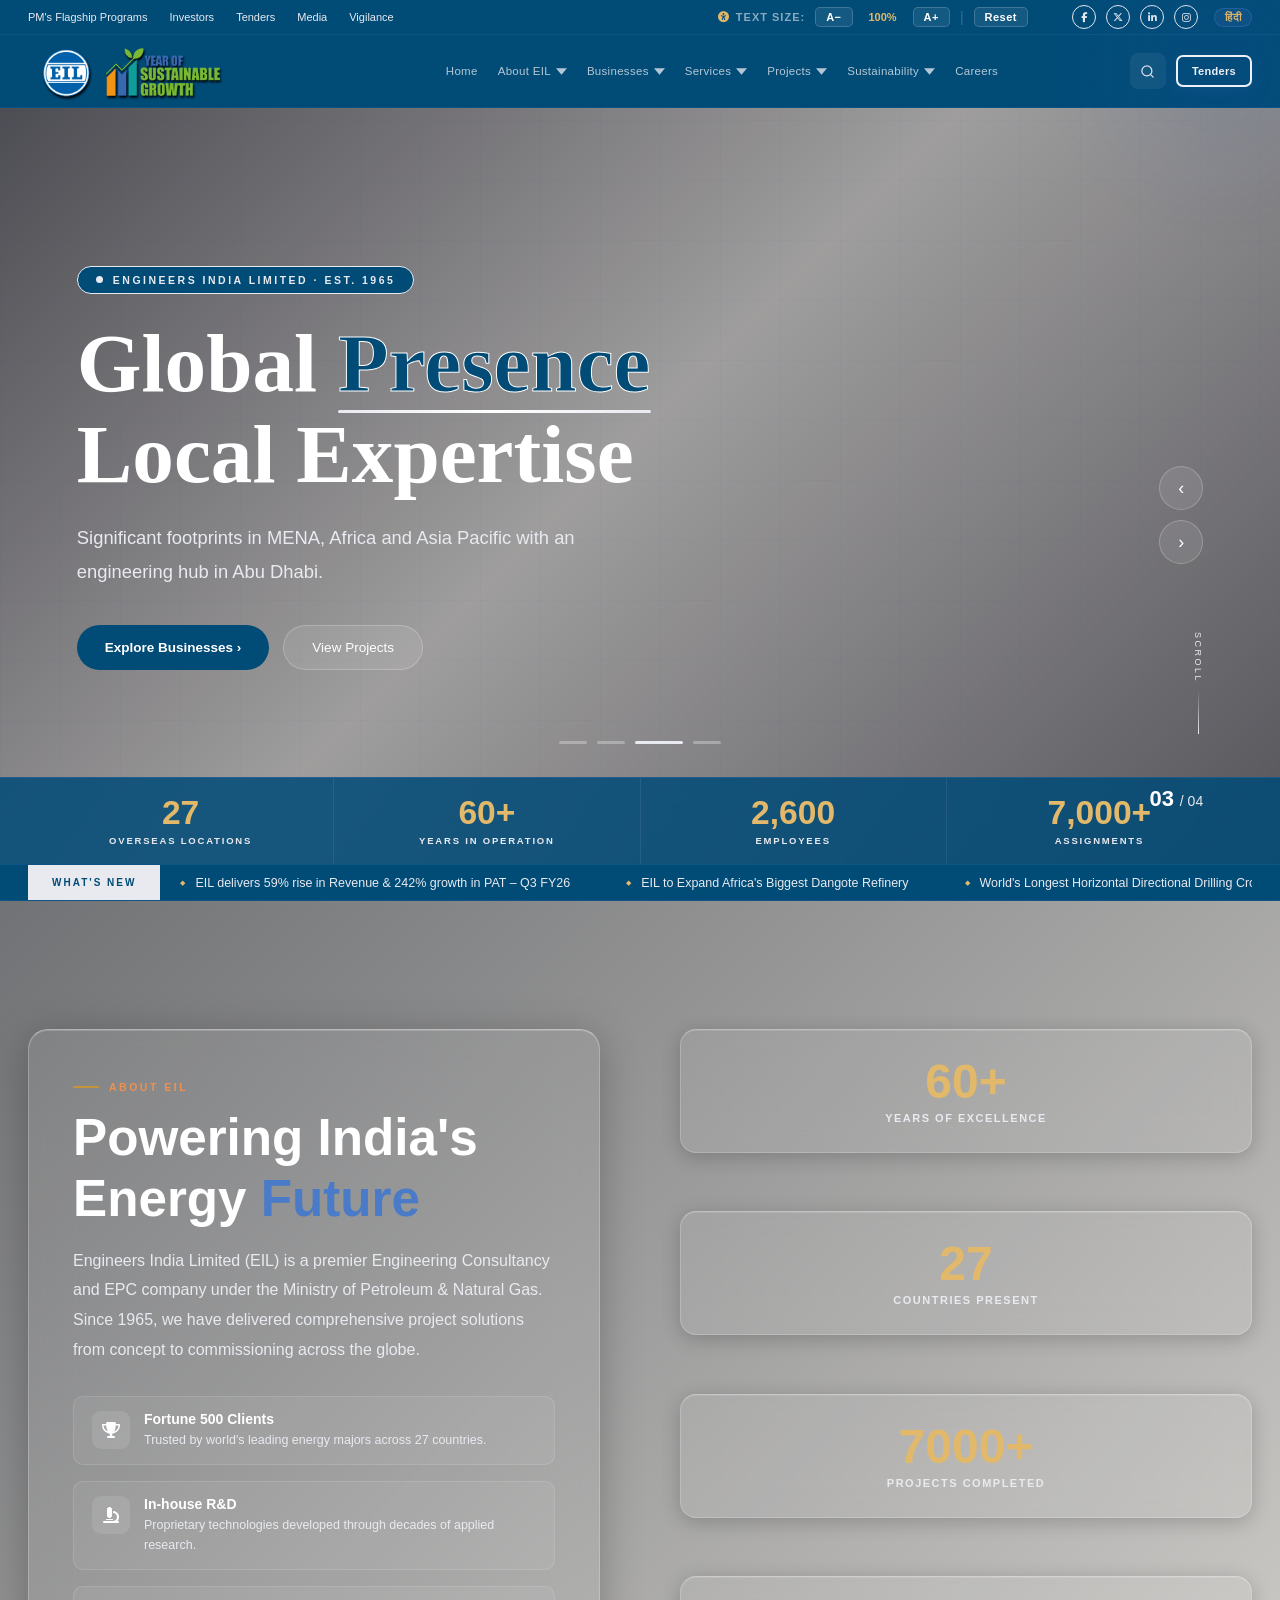
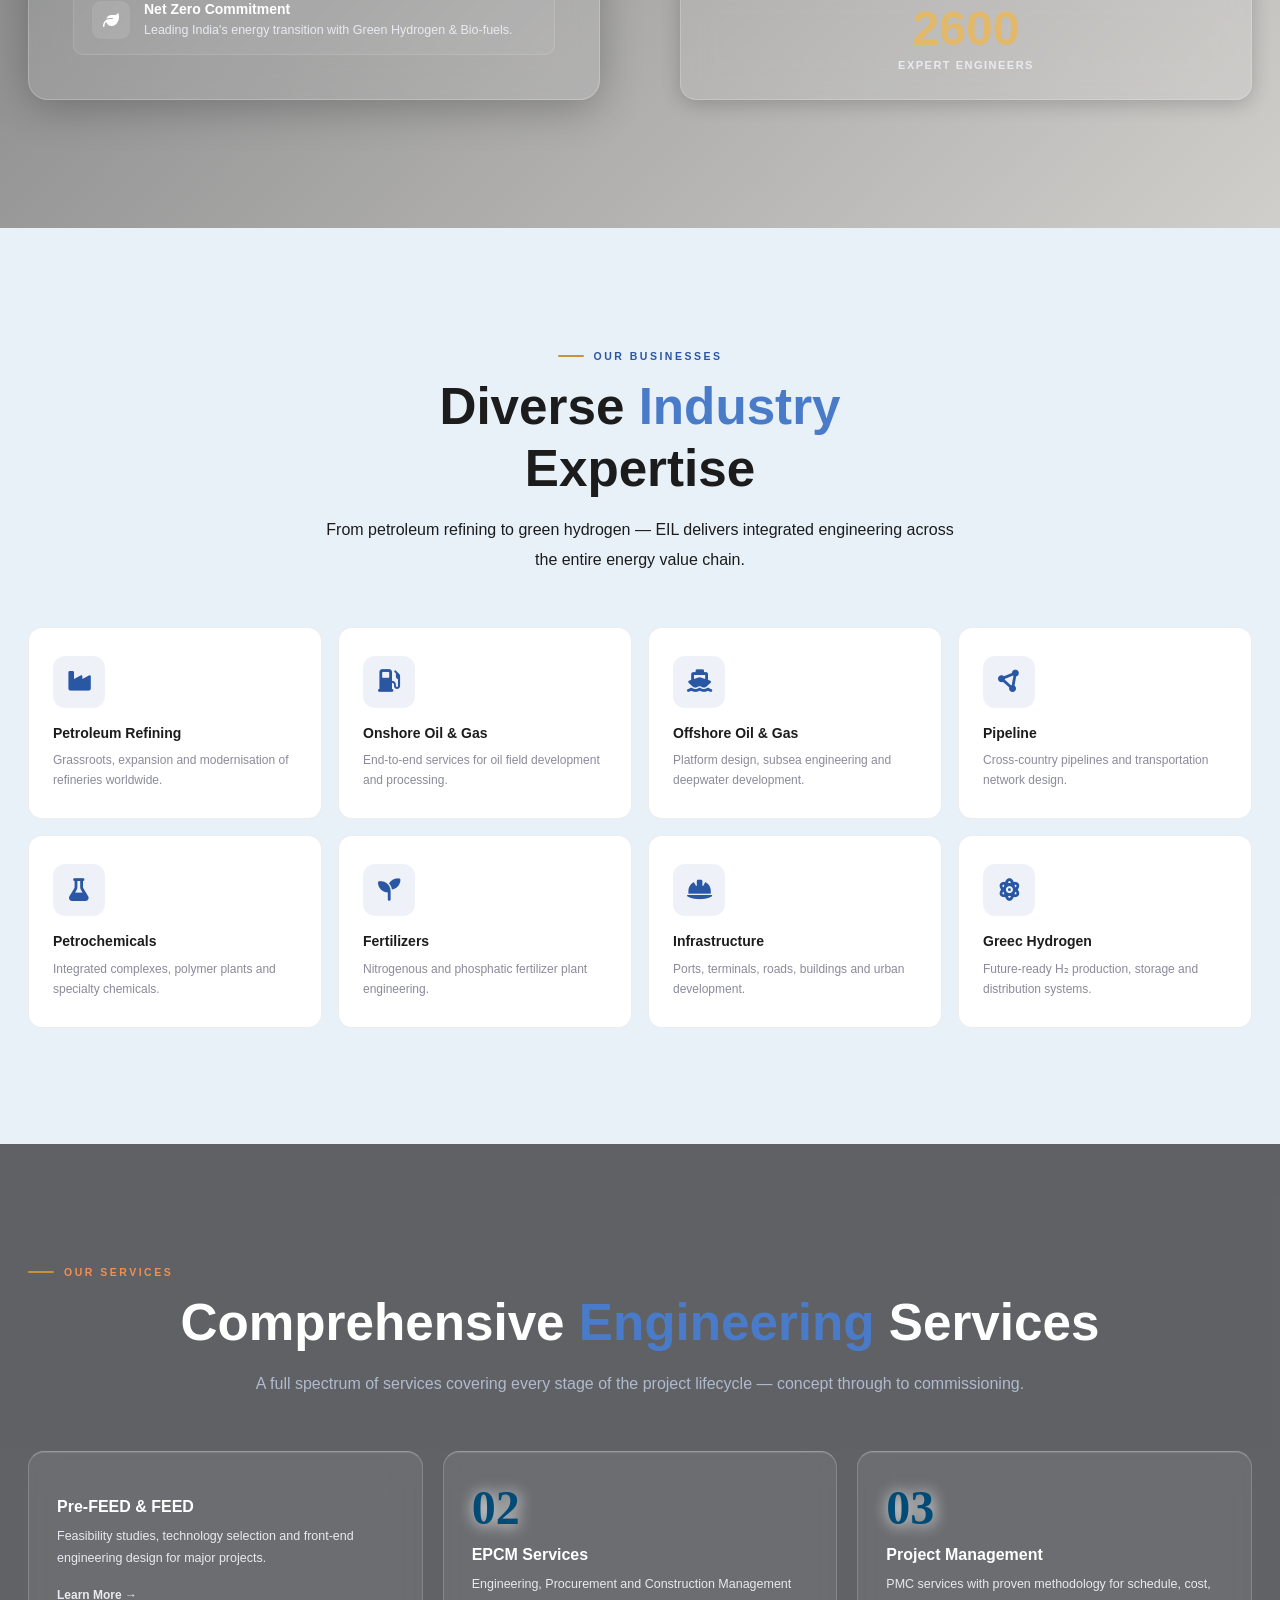
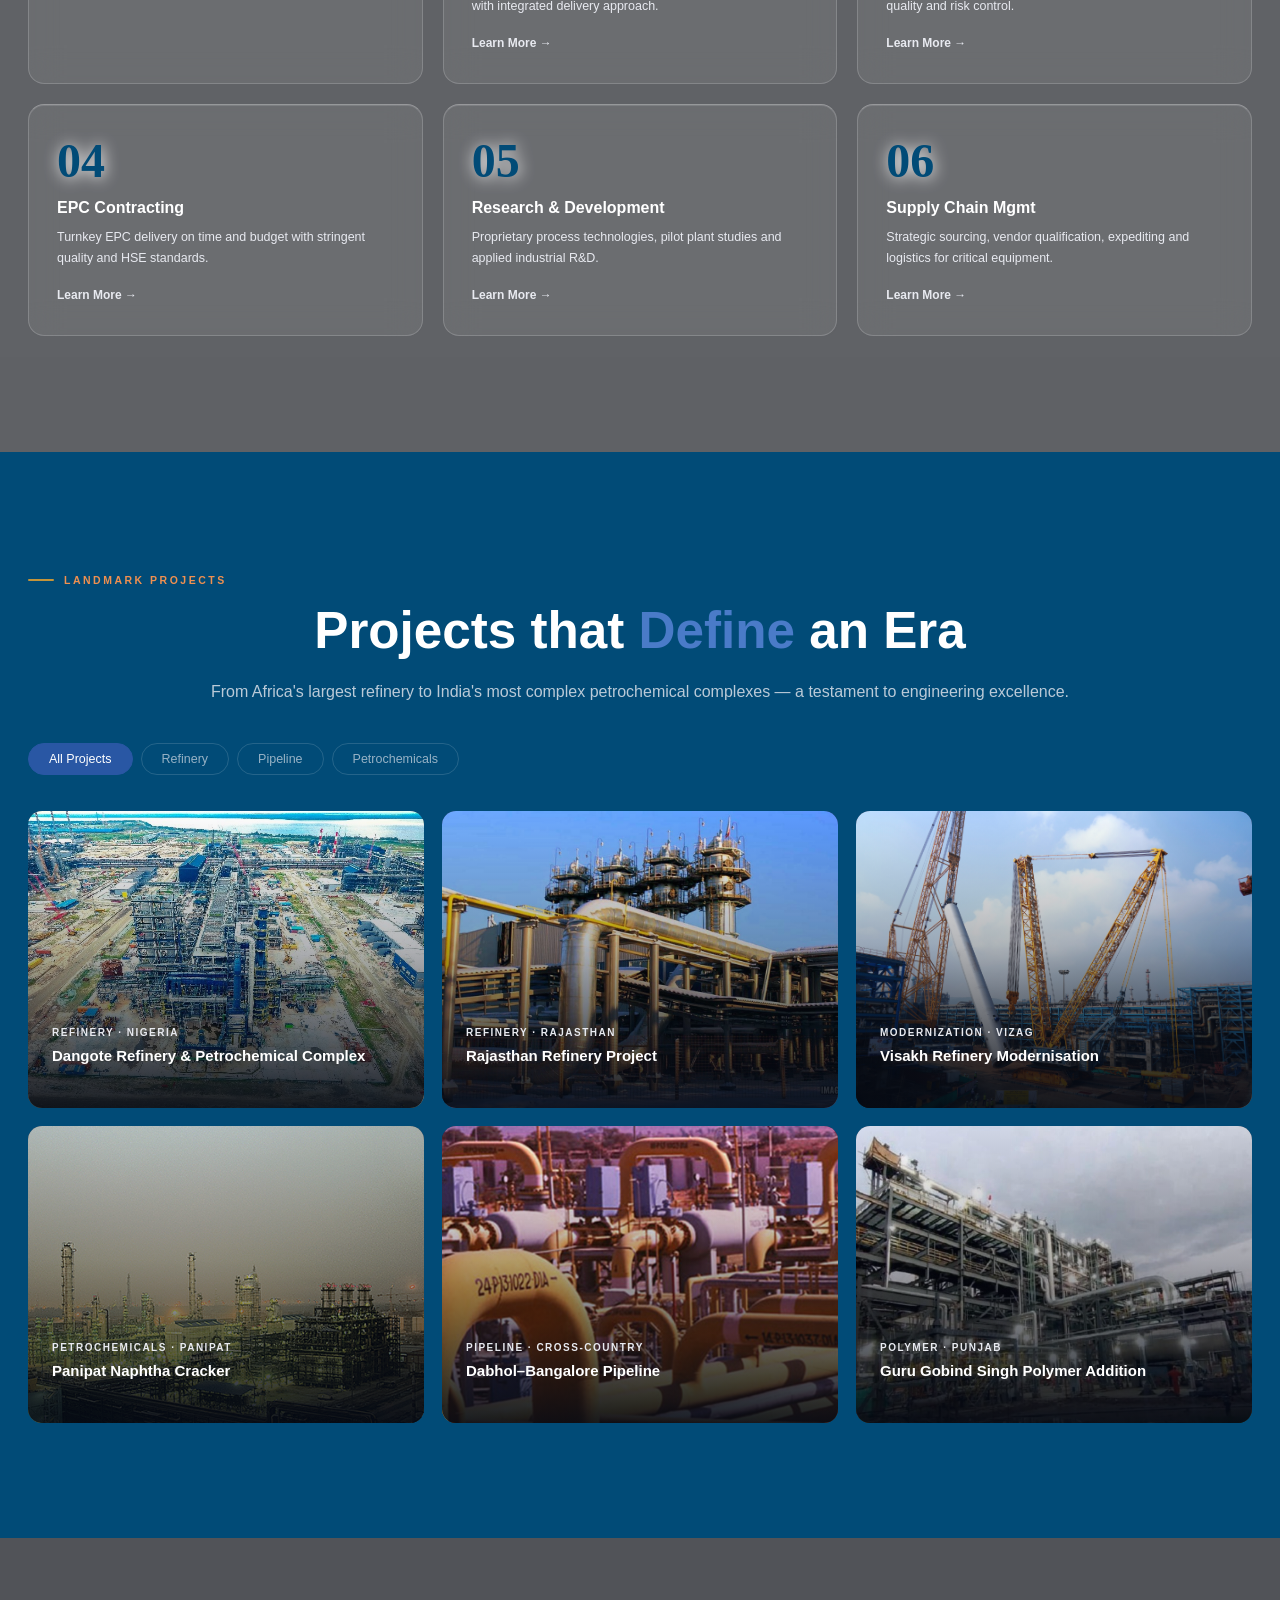
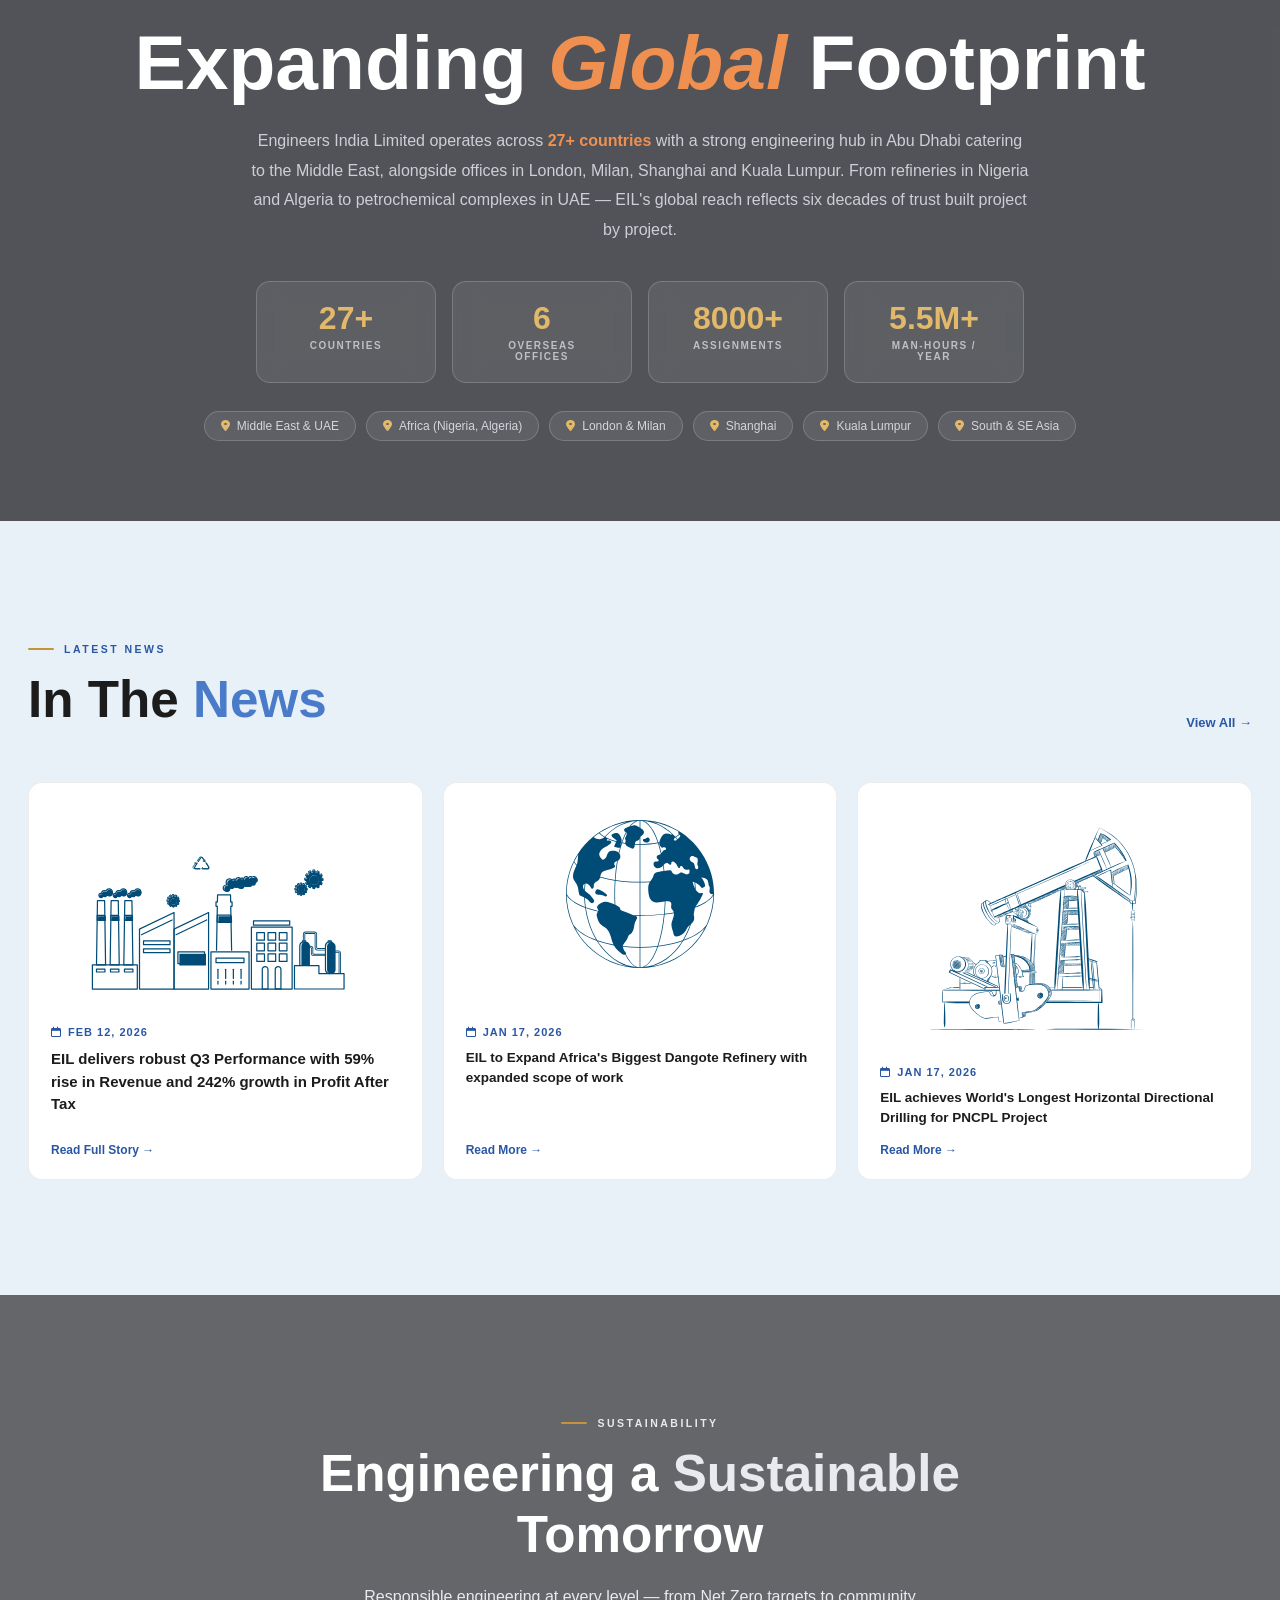
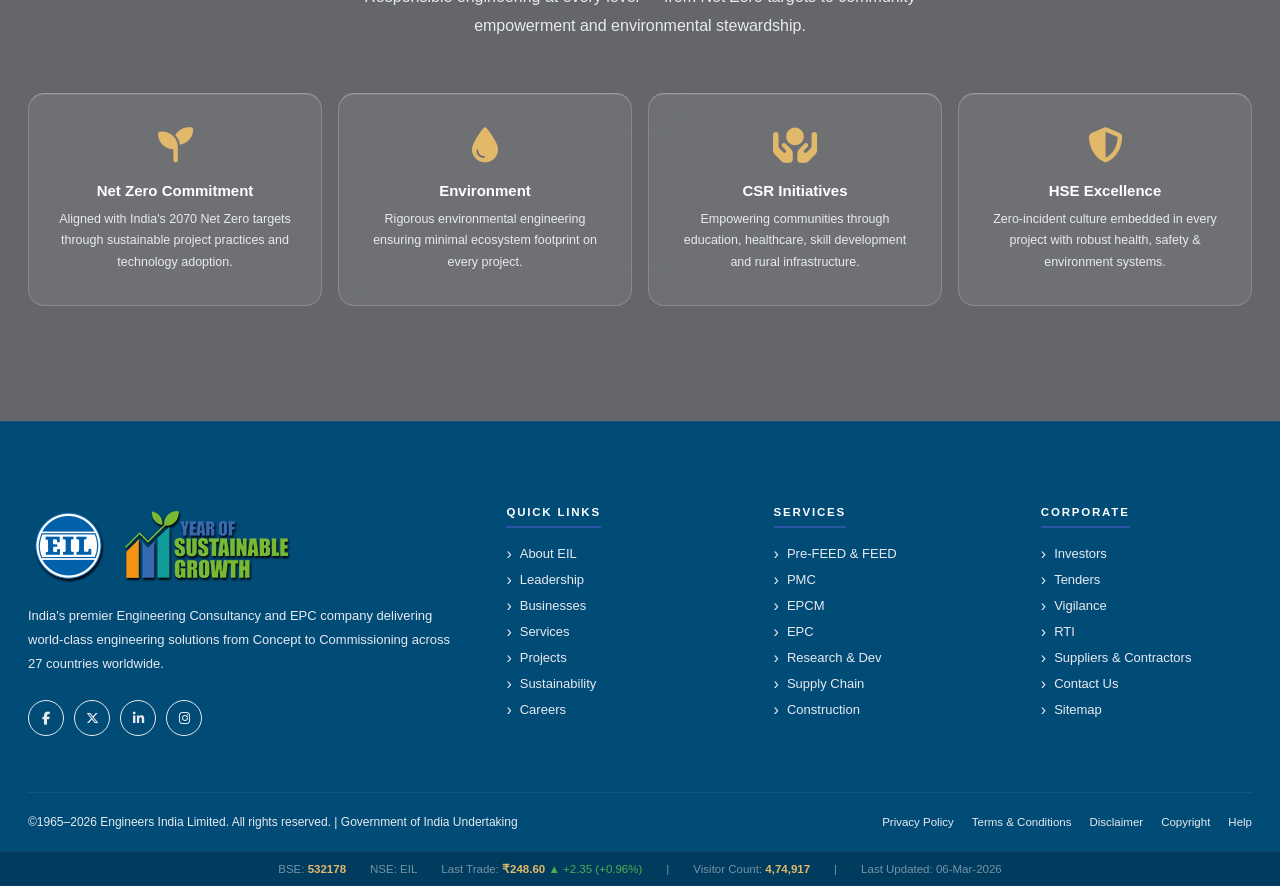
==== commit a81c85bf: "final project's second last command" ====
--- a/index.html
+++ b/index.html
@@ -1,7 +1,7 @@
 <!DOCTYPE html>
 
 
-<html lang="en">
+<html lang="en" style="font-size: 16px;">
 
 <head>
   <meta charset="UTF-8">
@@ -10,20 +10,17 @@
   <link rel="stylesheet" href="style.css">
   <link rel="preconnect" href="https://fonts.googleapis.com">
   <link
-    href="https://fonts.googleapis.com/css2?family=Cormorant+Garamond:ital,wght@0,400;0,600;0,700;1,400&amp;family=Outfill:var(--navy);display=swap"
+    href="https://fonts.googleapis.com/css2?family=Cormorant+Garamond:ital,wght@0,400;0,600;0,700;1,400&amp;display=swap"
     rel="stylesheet">
   <link rel="stylesheet" href="https://cdnjs.cloudflare.com/ajax/libs/font-awesome/6.5.1/css/all.min.css">
-
 </head>
 
 <body>
 
   <!-- CURSOR GLOW (desktop) -->
-  <div class="cursor-glow" id="cursorGlow" style="left: 229px; top: 632px;"></div>
-
-  <!-- ═══════════════════════════════════════════
-     SEARCH OVERLAY
-═══════════════════════════════════════════ -->
+  <div class="cursor-glow" id="cursorGlow" style="left: 1216px; top: 69px;"></div>
+
+  <!-- SEARCH OVERLAY -->
   <div class="search-overlay" id="searchOverlay">
     <div class="search-box">
       <input type="text" id="searchInput" placeholder="Search projects, services, news…">
@@ -31,9 +28,7 @@
     </div>
   </div>
 
-  <!-- ═══════════════════════════════════════════
-     HEADER
-═══════════════════════════════════════════ -->
+  <!-- HEADER -->
   <header class="site-header" id="siteHeader" data-landmark-index="0">
 
     <!-- Top Bar -->
@@ -46,14 +41,29 @@
           <a href="#">Media</a>
           <a href="#">Vigilance</a>
         </div>
+
+
+
+
+
+
         <div class="hdr-top-right">
+          <div class="a11y-bar-inner">
+            <span class="a11y-bar-label"><i class="fa-solid fa-universal-access"></i> Text Size:</span>
+            <button class="a11y-fs-btn" id="fsDecrease" aria-label="Decrease font size"
+              title="Decrease font size">A−</button>
+            <span class="a11y-fs-display" id="fsDisplay">100%</span>
+            <button class="a11y-fs-btn" id="fsIncrease" aria-label="Increase font size"
+              title="Increase font size">A+</button>
+            <span class="a11y-sep">|</span>
+            <button class="a11y-fs-btn" id="fsReset" aria-label="Reset font size" title="Reset">Reset</button>
+          </div>
+
           <div class="hdr-top-social">
-            <a href="#" title="Facebook">f</a>
-            <a href="#" title="X / Twitter">𝕏</a>
-            <a href="#" title="LinkedIn">in</a>
-            <a href="#" class="foot-soc" title="Instagram">
-              <i class="fa-brands fa-instagram"></i>
-            </a>
+            <a href="#" title="Facebook"><i class="fa-brands fa-facebook-f"></i></a>
+            <a href="#" title="X / Twitter"><i class="fa-brands fa-x-twitter"></i></a>
+            <a href="#" title="LinkedIn"><i class="fa-brands fa-linkedin-in"></i></a>
+            <a href="#" title="Instagram"><i class="fa-brands fa-instagram"></i></a>
           </div>
           <button class="hdr-lang">हिंदी</button>
         </div>
@@ -66,18 +76,17 @@
 
         <!-- Logo -->
         <a href="#" class="logo">
-          <img src="./assets/img/logo.png" alt="">
+          <img src="./assets/img/logo.png" alt="Engineers India Limited">
         </a>
 
         <!-- Desktop Nav -->
-        <nav class="desk-nav">
-
-          <!-- Home -->
+        <nav class="desk-nav" data-landmark-index="1">
+
           <div class="nav-item">
-            <a href="#" class="nav-btn">Home</a>
+            <a href="#home" class="nav-btn">Home</a>
           </div>
 
-          <!-- About – Mega Menu -->
+          <!-- About -->
           <div class="nav-item">
             <button class="nav-btn">About EIL
               <svg viewBox="0 0 10 6">
@@ -88,42 +97,42 @@
               <div class="mega-header">About Engineers India Limited</div>
               <div class="mega-grid mega-grid-3">
                 <div class="mega-card">
-                  <div class="mega-card-icon">🏢</div>
+                  <div class="mega-card-icon"><i class="fa-solid fa-building"></i></div>
                   <div class="mega-card-text">
                     <div class="mega-card-title">Overview</div>
-                    <div class="mega-card-desc">Company profill:var(--navy); vision</div>
+                    <div class="mega-card-desc">Company profile &amp; vision</div>
                   </div>
                 </div>
                 <div class="mega-card">
-                  <div class="mega-card-icon">📜</div>
+                  <div class="mega-card-icon"><i class="fa-solid fa-scroll"></i></div>
                   <div class="mega-card-text">
                     <div class="mega-card-title">History</div>
                     <div class="mega-card-desc">60+ years of excellence</div>
                   </div>
                 </div>
                 <div class="mega-card">
-                  <div class="mega-card-icon">👔</div>
+                  <div class="mega-card-icon"><i class="fa-solid fa-user-tie"></i></div>
                   <div class="mega-card-text">
                     <div class="mega-card-title">Leadership</div>
                     <div class="mega-card-desc">Board &amp; management team</div>
                   </div>
                 </div>
                 <div class="mega-card">
-                  <div class="mega-card-icon">🏆</div>
+                  <div class="mega-card-icon"><i class="fa-solid fa-trophy"></i></div>
                   <div class="mega-card-text">
                     <div class="mega-card-title">Awards</div>
                     <div class="mega-card-desc">Industry recognition</div>
                   </div>
                 </div>
                 <div class="mega-card">
-                  <div class="mega-card-icon">🤝</div>
+                  <div class="mega-card-icon"><i class="fa-solid fa-handshake"></i></div>
                   <div class="mega-card-text">
                     <div class="mega-card-title">Subsidiaries &amp; JVs</div>
                     <div class="mega-card-desc">Group companies</div>
                   </div>
                 </div>
                 <div class="mega-card">
-                  <div class="mega-card-icon">📊</div>
+                  <div class="mega-card-icon"><i class="fa-solid fa-chart-bar"></i></div>
                   <div class="mega-card-text">
                     <div class="mega-card-title">Profile</div>
                     <div class="mega-card-desc">Corporate capabilities</div>
@@ -133,7 +142,7 @@
             </div>
           </div>
 
-          <!-- Businesses – Mega Menu -->
+          <!-- Businesses -->
           <div class="nav-item">
             <button class="nav-btn">Businesses
               <svg viewBox="0 0 10 6">
@@ -144,56 +153,56 @@
               <div class="mega-header">Our Business Verticals</div>
               <div class="mega-grid mega-grid-4">
                 <div class="mega-card featured">
-                  <div class="mega-card-icon">🛢️</div>
+                  <div class="mega-card-icon"><i class="fa-solid fa-oil-can"></i></div>
                   <div class="mega-card-text">
                     <div class="mega-card-title">Petroleum Refining</div>
                     <div class="mega-card-desc">Grassroots &amp; expansion projects across India &amp; globally</div>
                   </div>
                 </div>
                 <div class="mega-card">
-                  <div class="mega-card-icon">⛽</div>
+                  <div class="mega-card-icon"><i class="fa-solid fa-gas-pump"></i></div>
                   <div class="mega-card-text">
                     <div class="mega-card-title">Onshore Oil &amp; Gas</div>
                     <div class="mega-card-desc">Field development</div>
                   </div>
                 </div>
                 <div class="mega-card">
-                  <div class="mega-card-icon">🌊</div>
+                  <div class="mega-card-icon"><i class="fa-solid fa-water"></i></div>
                   <div class="mega-card-text">
                     <div class="mega-card-title">Offshore</div>
                     <div class="mega-card-desc">Deepwater platforms</div>
                   </div>
                 </div>
                 <div class="mega-card">
-                  <div class="mega-card-icon">🔗</div>
+                  <div class="mega-card-icon"><i class="fa-solid fa-circle-nodes"></i></div>
                   <div class="mega-card-text">
                     <div class="mega-card-title">Pipeline</div>
                     <div class="mega-card-desc">Cross-country networks</div>
                   </div>
                 </div>
                 <div class="mega-card">
-                  <div class="mega-card-icon">🧪</div>
+                  <div class="mega-card-icon"><i class="fa-solid fa-flask"></i></div>
                   <div class="mega-card-text">
                     <div class="mega-card-title">Petrochemicals</div>
                     <div class="mega-card-desc">Integrated complexes</div>
                   </div>
                 </div>
                 <div class="mega-card">
-                  <div class="mega-card-icon">🌱</div>
+                  <div class="mega-card-icon"><i class="fa-solid fa-seedling"></i></div>
                   <div class="mega-card-text">
                     <div class="mega-card-title">Fertilizers</div>
                     <div class="mega-card-desc">Nitrogenous plants</div>
                   </div>
                 </div>
                 <div class="mega-card">
-                  <div class="mega-card-icon">💧</div>
+                  <div class="mega-card-icon"><i class="fa-solid fa-atom"></i></div>
                   <div class="mega-card-text">
                     <div class="mega-card-title">Green Hydrogen</div>
                     <div class="mega-card-desc">Future energy</div>
                   </div>
                 </div>
                 <div class="mega-card">
-                  <div class="mega-card-icon">🏗️</div>
+                  <div class="mega-card-icon"><i class="fa-solid fa-helmet-safety"></i></div>
                   <div class="mega-card-text">
                     <div class="mega-card-title">Infrastructure</div>
                     <div class="mega-card-desc">Ports &amp; terminals</div>
@@ -203,7 +212,7 @@
             </div>
           </div>
 
-          <!-- Services – Mega Menu -->
+          <!-- Services -->
           <div class="nav-item">
             <button class="nav-btn">Services
               <svg viewBox="0 0 10 6">
@@ -214,42 +223,42 @@
               <div class="mega-header">Engineering Services</div>
               <div class="mega-grid mega-grid-3">
                 <div class="mega-card">
-                  <div class="mega-card-icon">📐</div>
+                  <div class="mega-card-icon"><i class="fa-solid fa-compass-drafting"></i></div>
                   <div class="mega-card-text">
                     <div class="mega-card-title">Pre-FEED</div>
                     <div class="mega-card-desc">Feasibility &amp; conceptual</div>
                   </div>
                 </div>
                 <div class="mega-card">
-                  <div class="mega-card-icon">📋</div>
+                  <div class="mega-card-icon"><i class="fa-solid fa-clipboard-list"></i></div>
                   <div class="mega-card-text">
                     <div class="mega-card-title">FEED</div>
                     <div class="mega-card-desc">Front-end engineering</div>
                   </div>
                 </div>
                 <div class="mega-card">
-                  <div class="mega-card-icon">🏭</div>
+                  <div class="mega-card-icon"><i class="fa-solid fa-industry"></i></div>
                   <div class="mega-card-text">
                     <div class="mega-card-title">EPC</div>
                     <div class="mega-card-desc">Turnkey delivery</div>
                   </div>
                 </div>
                 <div class="mega-card">
-                  <div class="mega-card-icon">⚙️</div>
+                  <div class="mega-card-icon"><i class="fa-solid fa-gears"></i></div>
                   <div class="mega-card-text">
                     <div class="mega-card-title">EPCM</div>
                     <div class="mega-card-desc">Management contracting</div>
                   </div>
                 </div>
                 <div class="mega-card">
-                  <div class="mega-card-icon">📈</div>
+                  <div class="mega-card-icon"><i class="fa-solid fa-chart-line"></i></div>
                   <div class="mega-card-text">
                     <div class="mega-card-title">PMC</div>
                     <div class="mega-card-desc">Project management</div>
                   </div>
                 </div>
                 <div class="mega-card">
-                  <div class="mega-card-icon">🔬</div>
+                  <div class="mega-card-icon"><i class="fa-solid fa-microscope"></i></div>
                   <div class="mega-card-text">
                     <div class="mega-card-title">R&amp;D</div>
                     <div class="mega-card-desc">Proprietary technologies</div>
@@ -259,7 +268,7 @@
             </div>
           </div>
 
-          <!-- Projects – Simple -->
+          <!-- Projects -->
           <div class="nav-item">
             <button class="nav-btn">Projects
               <svg viewBox="0 0 10 6">
@@ -267,12 +276,18 @@
               </svg>
             </button>
             <div class="simple-drop">
-              <a href="#"><span class="simple-drop-icon">🌍</span> Dangote Refinery</a>
-              <a href="#"><span class="simple-drop-icon">🛢️</span> Rajasthan Refinery</a>
-              <a href="#"><span class="simple-drop-icon">⚗️</span> Visakh Modernisation</a>
-              <a href="#"><span class="simple-drop-icon">🔗</span> Dabhol-Bangalore Pipeline</a>
-              <a href="#"><span class="simple-drop-icon">🧪</span> Panipat Naphtha Cracker</a>
-              <a href="#"><span class="simple-drop-icon">📋</span> All Projects →</a>
+              <a href="#projects"><span class="simple-drop-icon"><i class="fa-solid fa-globe"></i></span> Dangote
+                Refinery</a>
+              <a href="#projects"><span class="simple-drop-icon"><i class="fa-solid fa-oil-can"></i></span> Rajasthan
+                Refinery</a>
+              <a href="#projects"><span class="simple-drop-icon"><i class="fa-solid fa-flask"></i></span> Visakh
+                Modernisation</a>
+              <a href="#projects"><span class="simple-drop-icon"><i class="fa-solid fa-circle-nodes"></i></span>
+                Dabhol-Bangalore Pipeline</a>
+              <a href="#projects"><span class="simple-drop-icon"><i class="fa-solid fa-vial"></i></span> Panipat Naphtha
+                Cracker</a>
+              <a href="#projects"><span class="simple-drop-icon"><i class="fa-solid fa-list"></i></span> All Projects
+                →</a>
             </div>
           </div>
 
@@ -284,11 +299,16 @@
               </svg>
             </button>
             <div class="simple-drop">
-              <a href="#"><span class="simple-drop-icon">🌿</span> Net Zero</a>
-              <a href="#"><span class="simple-drop-icon">🤝</span> CSR</a>
-              <a href="#"><span class="simple-drop-icon">🌱</span> Environment</a>
-              <a href="#"><span class="simple-drop-icon">🛡️</span> HSE</a>
-              <a href="#"><span class="simple-drop-icon">📊</span> Governance</a>
+              <a href="#sustainability"><span class="simple-drop-icon"><i class="fa-solid fa-leaf"></i></span> Net
+                Zero</a>
+              <a href="#sustainability"><span class="simple-drop-icon"><i class="fa-solid fa-handshake"></i></span>
+                CSR</a>
+              <a href="#sustainability"><span class="simple-drop-icon"><i class="fa-solid fa-tree"></i></span>
+                Environment</a>
+              <a href="#sustainability"><span class="simple-drop-icon"><i class="fa-solid fa-shield-halved"></i></span>
+                HSE</a>
+              <a href="#sustainability"><span class="simple-drop-icon"><i class="fa-solid fa-scale-balanced"></i></span>
+                Governance</a>
             </div>
           </div>
 
@@ -308,7 +328,7 @@
             </svg>
           </button>
           <button class="btn-primary-sm">Tenders</button>
-          <button class="ham" id="ham">
+          <button class="ham" id="ham" aria-label="Toggle menu" aria-expanded="false">
             <span></span><span></span><span></span>
           </button>
         </div>
@@ -318,53 +338,69 @@
   </header>
 
   <!-- Mobile Nav -->
-  <nav class="mob-nav" id="mobNav" data-landmark-index="1">
-    <div class="mob-nav-item"><a href="#" class="mob-nav-link">Home</a></div>
-    <div class="mob-nav-item">
-      <a href="#about" class="mob-nav-link">About EIL</a>
-      <div class="mob-sub"><a href="#">Overview</a><a href="#">Leadership</a><a href="#">Awards</a></div>
+  <nav class="mob-nav" id="mobNav" aria-label="Mobile navigation">
+    <div class="mob-nav-item"><a href="#home" class="mob-nav-link">Home</a></div>
+    <div class="mob-nav-item has-sub">
+      <button class="mob-nav-link mob-nav-toggle" aria-expanded="false">
+        About EIL <i class="fa-solid fa-chevron-down mob-chevron"></i>
+      </button>
+      <div class="mob-sub">
+        <a href="#about"><i class="fa-solid fa-building"></i> Overview</a>
+        <a href="#about"><i class="fa-solid fa-user-tie"></i> Leadership</a>
+        <a href="#about"><i class="fa-solid fa-trophy"></i> Awards</a>
+      </div>
     </div>
-    <div class="mob-nav-item"><a href="#businesses" class="mob-nav-link">Businesses</a></div>
-    <div class="mob-nav-item"><a href="#services" class="mob-nav-link">Services</a></div>
+    <div class="mob-nav-item has-sub">
+      <button class="mob-nav-link mob-nav-toggle" aria-expanded="false">
+        Businesses <i class="fa-solid fa-chevron-down mob-chevron"></i>
+      </button>
+      <div class="mob-sub">
+        <a href="#businesses"><i class="fa-solid fa-oil-can"></i> Petroleum Refining</a>
+        <a href="#businesses"><i class="fa-solid fa-gas-pump"></i> Onshore Oil &amp; Gas</a>
+        <a href="#businesses"><i class="fa-solid fa-water"></i> Offshore</a>
+        <a href="#businesses"><i class="fa-solid fa-circle-nodes"></i> Pipeline</a>
+        <a href="#businesses"><i class="fa-solid fa-flask"></i> Petrochemicals</a>
+        <a href="#businesses"><i class="fa-solid fa-atom"></i> Green Hydrogen</a>
+      </div>
+    </div>
+    <div class="mob-nav-item has-sub">
+      <button class="mob-nav-link mob-nav-toggle" aria-expanded="false">
+        Services <i class="fa-solid fa-chevron-down mob-chevron"></i>
+      </button>
+      <div class="mob-sub">
+        <a href="#services"><i class="fa-solid fa-compass-drafting"></i> Pre-FEED &amp; FEED</a>
+        <a href="#services"><i class="fa-solid fa-industry"></i> EPC</a>
+        <a href="#services"><i class="fa-solid fa-gears"></i> EPCM</a>
+        <a href="#services"><i class="fa-solid fa-chart-line"></i> PMC</a>
+      </div>
+    </div>
     <div class="mob-nav-item"><a href="#projects" class="mob-nav-link">Projects</a></div>
     <div class="mob-nav-item"><a href="#sustainability" class="mob-nav-link">Sustainability</a></div>
     <div class="mob-nav-item"><a href="#careers" class="mob-nav-link">Careers</a></div>
-    <div style="margin-top:32px;display:flex;flex-direction:column;gap:12px">
-      <button
-        style="background:linear-gradient(135deg,#d9580a,#a83f04);color:#fff;padding:14px;border-radius:8px;font-size:14px;font-weight:600;border:none;cursor:pointer">View
-        Tenders</button>
+    <div class="mob-nav-footer">
+      <button class="mob-tender-btn">View Tenders</button>
     </div>
   </nav>
 
-  <!-- ═══════════════════════════════════════════
-     HERO CAROUSEL
-═══════════════════════════════════════════ -->
+  <!-- HERO CAROUSEL -->
   <section class="hero" id="home">
-
-    <!-- Slides -->
     <div class="hero-slides">
       <div class="hero-slide slide-1"></div>
       <div class="hero-slide slide-2"></div>
-      <div class="hero-slide slide-3"></div>
-      <div class="hero-slide slide-4 active"></div>
+      <div class="hero-slide slide-3 active"></div>
+      <div class="hero-slide slide-4"></div>
     </div>
-
     <div class="hero-grid"></div>
 
-    <!-- Floating Glass Cards -->
-
-
-    <!-- Content -->
     <div class="hero-content">
       <div class="hero-eyebrow">
         <div class="hero-dot"></div>
         Engineers India Limited · Est. 1965
       </div>
-      <h1 class="hero-h1" id="heroTitle" style="opacity: 1; transform: translateY(0px); transition: 0.6s;">Building a
-        <span class="accent">Green</span><br>Energy Future
-      </h1>
-      <p class="hero-sub" id="heroSub" style="opacity: 1; transform: translateY(0px); transition: 0.6s 0.1s;">Leading
-        India's energy transition with Green Hydrogen, Bio-fuels and sustainable engineering solutions.</p>
+      <h1 class="hero-h1" id="heroTitle" style="opacity: 1; transform: translateY(0px); transition: 0.6s;">Global <span
+          class="accent">Presence</span><br>Local Expertise</h1>
+      <p class="hero-sub" id="heroSub" style="opacity: 1; transform: translateY(0px); transition: 0.6s 0.1s;">
+        Significant footprints in MENA, Africa and Asia Pacific with an engineering hub in Abu Dhabi.</p>
       <div class="hero-actions">
         <button class="btn-glass primary"
           onclick="document.getElementById('businesses').scrollIntoView({behavior:'smooth'})">Explore Businesses
@@ -374,36 +410,28 @@
       </div>
     </div>
 
-    <!-- Carousel Controls -->
     <div class="carousel-nav">
       <button class="c-nav-btn" id="prevSlide">‹</button>
       <button class="c-nav-btn" id="nextSlide">›</button>
     </div>
 
-    <!-- Dots -->
     <div class="carousel-dots">
       <div class="c-dot" onclick="goSlide(0)"></div>
       <div class="c-dot" onclick="goSlide(1)"></div>
-      <div class="c-dot" onclick="goSlide(2)"></div>
-      <div class="c-dot active" onclick="goSlide(3)"></div>
+      <div class="c-dot active" onclick="goSlide(2)"></div>
+      <div class="c-dot" onclick="goSlide(3)"></div>
     </div>
 
-    <!-- Slide Counter -->
-    <div class="slide-counter">
-      <strong id="slideNum">04</strong> / 04
-    </div>
-
-    <!-- Scroll Hint -->
+    <div class="slide-counter"><strong id="slideNum">03</strong> / 04</div>
+
     <div class="scroll-hint">
       <div class="scroll-hint-txt">Scroll</div>
       <div class="scroll-hint-line"></div>
     </div>
 
-    <!-- Progress Bar -->
     <div class="hero-progress" id="heroProgress" style="animation: 5s linear 0s infinite normal none running progress;">
     </div>
 
-    <!-- Stats Bar -->
     <div class="hero-statsbar">
       <div class="statsbar-inner">
         <div class="stat-col">
@@ -426,7 +454,7 @@
     </div>
   </section>
 
-  <!-- ═══ TICKER ═══ -->
+  <!-- TICKER -->
   <div class="ticker-bar">
     <div class="ticker-inner container">
       <div class="ticker-badge">What's New</div>
@@ -449,9 +477,7 @@
     </div>
   </div>
 
-  <!-- ═══════════════════════════════════════════
-     ABOUT – PARALLAX BG
-═══════════════════════════════════════════ -->
+  <!-- ABOUT -->
   <section class="about-parallax" id="about">
     <div class="about-inner container">
       <div class="about-grid">
@@ -463,36 +489,21 @@
             concept to commissioning across the globe.</p>
           <div class="glass-feats">
             <div class="glass-feat">
-              <div class="gf-icon">
-                <i class="fa-solid fa-trophy" style="
-    color: white;
-"></i>
-
-
-
-              </div>
+              <div class="gf-icon"><i class="fa-solid fa-trophy"></i></div>
               <div class="gf-text">
                 <h4>Fortune 500 Clients</h4>
                 <p>Trusted by world's leading energy majors across 27 countries.</p>
               </div>
             </div>
             <div class="glass-feat">
-              <div class="gf-icon">
-                <i class="fa-solid fa-microscope" style="
-    color: white;
-"></i>
-              </div>
+              <div class="gf-icon"><i class="fa-solid fa-microscope"></i></div>
               <div class="gf-text">
                 <h4>In-house R&amp;D</h4>
                 <p>Proprietary technologies developed through decades of applied research.</p>
               </div>
             </div>
             <div class="glass-feat">
-              <div class="gf-icon" style="
-    color: white;
-">
-                <i class="fa-solid fa-leaf"></i>
-              </div>
+              <div class="gf-icon"><i class="fa-solid fa-leaf"></i></div>
               <div class="gf-text">
                 <h4>Net Zero Commitment</h4>
                 <p>Leading India's energy transition with Green Hydrogen &amp; Bio-fuels.</p>
@@ -522,9 +533,7 @@
     </div>
   </section>
 
-  <!-- ═══════════════════════════════════════════
-     BUSINESSES
-═══════════════════════════════════════════ -->
+  <!-- BUSINESSES -->
   <section class="section biz-section" id="businesses">
     <div class="container">
       <div class="reveal in" style="text-align:center;max-width:640px;margin:0 auto">
@@ -535,109 +544,90 @@
       </div>
       <div class="biz-grid">
         <div class="biz-card reveal in">
-          <div class="biz-card-icon">
-            <i class="fa-solid fa-industry"></i>
-          </div>
+          <div class="biz-card-icon"><i class="fa-solid fa-industry"></i></div>
           <h3>Petroleum Refining</h3>
           <p>Grassroots, expansion and modernisation of refineries worldwide.</p>
         </div>
         <div class="biz-card reveal in" style="transition-delay:.07s">
-          <div class="biz-card-icon">
-            <i class="fa-solid fa-gas-pump"></i>
-          </div>
+          <div class="biz-card-icon"><i class="fa-solid fa-gas-pump"></i></div>
           <h3>Onshore Oil &amp; Gas</h3>
           <p>End-to-end services for oil field development and processing.</p>
         </div>
         <div class="biz-card reveal in" style="transition-delay:.14s">
-          <div class="biz-card-icon">
-            <i class="fa-solid fa-ship"></i>
-          </div>
+          <div class="biz-card-icon"><i class="fa-solid fa-ship"></i></div>
           <h3>Offshore Oil &amp; Gas</h3>
           <p>Platform design, subsea engineering and deepwater development.</p>
         </div>
         <div class="biz-card reveal in" style="transition-delay:.21s">
-          <div class="biz-card-icon">
-            <i class="fa-solid fa-link"></i>
-          </div>
+          <div class="biz-card-icon"><i class="fa-solid fa-circle-nodes"></i></div>
           <h3>Pipeline</h3>
           <p>Cross-country pipelines and transportation network design.</p>
         </div>
         <div class="biz-card reveal in" style="transition-delay:.07s">
-          <div class="biz-card-icon">
-            <i class="fa-solid fa-flask"></i>
-          </div>
+          <div class="biz-card-icon"><i class="fa-solid fa-flask"></i></div>
           <h3>Petrochemicals</h3>
           <p>Integrated complexes, polymer plants and specialty chemicals.</p>
         </div>
         <div class="biz-card reveal in" style="transition-delay:.14s">
-          <div class="biz-card-icon">
-            <i class="fa-solid fa-seedling"></i>
-          </div>
+          <div class="biz-card-icon"><i class="fa-solid fa-seedling"></i></div>
           <h3>Fertilizers</h3>
           <p>Nitrogenous and phosphatic fertilizer plant engineering.</p>
         </div>
         <div class="biz-card reveal in" style="transition-delay:.21s">
-          <div class="biz-card-icon">
-            <i class="fa-solid fa-hard-hat"></i>
-          </div>
+          <div class="biz-card-icon"><i class="fa-solid fa-helmet-safety"></i></div>
           <h3>Infrastructure</h3>
           <p>Ports, terminals, roads, buildings and urban development.</p>
         </div>
         <div class="biz-card reveal in" style="transition-delay:.28s">
-          <div class="biz-card-icon">
-            <i class="fa-solid fa-earth-asia"></i>
-
-          </div>
-          <h3>Green Hydrogen</h3>
+          <div class="biz-card-icon"><i class="fa-solid fa-atom"></i></div>
+          <h3>Greec Hydrogen</h3>
           <p>Future-ready H₂ production, storage and distribution systems.</p>
         </div>
       </div>
     </div>
   </section>
 
-  <!-- ═══════════════════════════════════════════
-     SERVICES – PARALLAX BG
-═══════════════════════════════════════════ -->
+  <!-- SERVICES -->
   <section class="srv-parallax section" id="services">
     <div class="srv-inner container">
-      <div class="reveal in">
+      <div class="reveal">
         <div class="sec-tag" style="color:#f09050">Our Services</div>
         <h2 class="sec-h2" style="color:#fff">Comprehensive <em>Engineering</em> Services</h2>
         <p class="sec-p" style="color:rgba(215,228,255,.68)">A full spectrum of services covering every stage of the
           project lifecycle — concept through to commissioning.</p>
       </div>
       <div class="srv-grid">
-        <div class="srv-card reveal in">
-          <div class="srv-num">01</div>
+        <div class="srv-card reveal">
+          <div class="srv-num"></div>
           <h3>Pre-FEED &amp; FEED</h3>
           <p>Feasibility studies, technology selection and front-end engineering design for major projects.</p><a
             href="#" class="srv-link">Learn More →</a>
         </div>
-        <div class="srv-card reveal in" style="transition-delay:.1s">
+        <div class="srv-card reveal" style="transition-delay:.1s">
           <div class="srv-num">02</div>
           <h3>EPCM Services</h3>
           <p>Engineering, Procurement and Construction Management with integrated delivery approach.</p><a href="#"
             class="srv-link">Learn More →</a>
         </div>
-        <div class="srv-card reveal in" style="transition-delay:.2s">
+        <div class="srv-card reveal" style="transition-delay:.2s">
           <div class="srv-num">03</div>
           <h3>Project Management</h3>
           <p>PMC services with proven methodology for schedule, cost, quality and risk control.</p><a href="#"
             class="srv-link">Learn More →</a>
         </div>
-        <div class="srv-card reveal in" style="transition-delay:.1s">
+        <div class="srv-card reveal" style="transition-delay:.1s">
           <div class="srv-num">04</div>
           <h3>EPC Contracting</h3>
           <p>Turnkey EPC delivery on time and budget with stringent quality and HSE standards.</p><a href="#"
             class="srv-link">Learn More →</a>
         </div>
-        <div class="srv-card reveal in" style="transition-delay:.2s">
+        <div class="srv-card reveal" style="transition-delay:.2s">
           <div class="srv-num">05</div>
           <h3>Research &amp; Development</h3>
           <p>Proprietary process technologies, pilot plant studies and applied industrial R&amp;D.</p><a href="#"
             class="srv-link">Learn More →</a>
         </div>
-        <div class="srv-card reveal in" style="transition-delay:.3s">
+        <div class="srv-card reveal" style="transition-delay:.3s">
           <div class="srv-num">06</div>
           <h3>Supply Chain Mgmt</h3>
           <p>Strategic sourcing, vendor qualification, expediting and logistics for critical equipment.</p><a href="#"
@@ -647,60 +637,58 @@
     </div>
   </section>
 
-  <!-- ═══════════════════════════════════════════
-     PROJECTS
-═══════════════════════════════════════════ -->
+  <!-- PROJECTS -->
   <section class="section proj-section" id="projects">
     <div class="container">
-      <div class="reveal in">
+      <div class="reveal">
         <div class="sec-tag">Landmark Projects</div>
         <h2 class="sec-h2">Projects that <em>Define</em> an Era</h2>
         <p class="sec-p">From Africa's largest refinery to India's most complex petrochemical complexes — a testament to
           engineering excellence.</p>
       </div>
-      <div class="proj-filters reveal in" style="transition-delay:.1s">
+      <div class="proj-filters reveal" style="transition-delay:.1s">
         <button class="pf-btn active" onclick="filterProj('all',this)">All Projects</button>
         <button class="pf-btn" onclick="filterProj('refinery',this)">Refinery</button>
         <button class="pf-btn" onclick="filterProj('pipeline',this)">Pipeline</button>
         <button class="pf-btn" onclick="filterProj('petrochem',this)">Petrochemicals</button>
       </div>
-      <div class="proj-grid reveal in" style="transition-delay:.2s" id="projGrid">
-        <div class="proj-card" data-cat="refinery" style="">
-          <div class="proj-img crouselImage" style="background-image:url(assets/img/refinery.jpg); "></div>
+      <div class="proj-grid reveal" style="transition-delay:.2s" id="projGrid">
+        <div class="proj-card" data-cat="refinery">
+          <div class="proj-img crouselImage" style="background-image:url(assets/img/refinery.jpg)"></div>
           <div class="proj-overlay"><span class="proj-tag">Refinery · Nigeria</span>
-            <h3>Dangote Refill:var(--navy); Petrochemical Complex</h3>
+            <h3>Dangote Refinery &amp; Petrochemical Complex</h3>
             <p>Africa's largest — 650,000 BPSD capacity EPC</p>
           </div>
         </div>
-        <div class="proj-card" data-cat="refinery" style="">
+        <div class="proj-card" data-cat="refinery">
           <div class="proj-img crouselImage" style="background-image:url(assets/img/refinery_rajasthan.jpg)"></div>
           <div class="proj-overlay"><span class="proj-tag">Refinery · Rajasthan</span>
             <h3>Rajasthan Refinery Project</h3>
             <p>9 MMTPA grassroots refinery with integrated petrochem</p>
           </div>
         </div>
-        <div class="proj-card" data-cat="refinery" style="">
+        <div class="proj-card" data-cat="refinery">
           <div class="proj-img crouselImage" style="background-image:url(assets/img/refinery_vishakh.jpg)"></div>
           <div class="proj-overlay"><span class="proj-tag">Modernization · Vizag</span>
             <h3>Visakh Refinery Modernisation</h3>
             <p>HPCL's 15 MMTPA capacity expansion project</p>
           </div>
         </div>
-        <div class="proj-card" data-cat="petrochem" style="">
+        <div class="proj-card" data-cat="petrochem">
           <div class="proj-img crouselImage" style="background-image:url(assets/img/refinery_panipath.jpg)"></div>
           <div class="proj-overlay"><span class="proj-tag">Petrochemicals · Panipat</span>
             <h3>Panipat Naphtha Cracker</h3>
             <p>World-scale ethylene cracker with polymer units</p>
           </div>
         </div>
-        <div class="proj-card" data-cat="pipeline" style="">
+        <div class="proj-card" data-cat="pipeline">
           <div class="proj-img crouselImage" style="background-image:url(assets/img/dhabal_refinery.jpg)"></div>
           <div class="proj-overlay"><span class="proj-tag">Pipeline · Cross-Country</span>
             <h3>Dabhol–Bangalore Pipeline</h3>
             <p>1400 km high-pressure natural gas transmission</p>
           </div>
         </div>
-        <div class="proj-card" data-cat="petrochem" style="">
+        <div class="proj-card" data-cat="petrochem">
           <div class="proj-img crouselImage" style="background-image:url(assets/img/refinery_gurugovind.png)"></div>
           <div class="proj-overlay"><span class="proj-tag">Polymer · Punjab</span>
             <h3>Guru Gobind Singh Polymer Addition</h3>
@@ -711,45 +699,49 @@
     </div>
   </section>
 
-  <!-- ═══════════════════════════════════════════
-     GLOBAL PRESENCE – PARALLAX
-═══════════════════════════════════════════ -->
-
+  <!-- GLOBAL PRESENCE -->
   <section class="global-parallax section" id="global">
-    <div class="global-inner container" style="transform: translateY(610.012px);">
-      <div class="" style="
-    width: 100%;
-">
-
-        <!-- Left: Heading -->
-
-
-
-        <h2 class="gp-heading">Expanding <em>Global </em>Footprint</h2>
-        <p class="sec-p" style="color:white">Lorem ipsum dolor sit amet consectetur adipisicing elit. Temporibus facere
-          quasi id
-          numquam animi, aut
-          repellendus quas labore eum eaque non, commodi voluptas vel? Distinctio ullam deserunt saepe at possimus
-          eligendi temporibus, vero, eius dignissimos dolores neque, laboriosam accusantium ipsum. Ullam minus
-          exercitationem necessitatibus expedita iure fugit consequuntur vitae magnam esse eius. Possimus incidunt
-          consectetur cum vero dicta quisquam, debitis aperiam? Odio explicabo adipisci placeat consequatur numquam
-          quisquam error, modi saepe ullam maxime consequuntur impedit rerum et ex laudantium soluta vitae odit sapiente
-          libero ut omnis aut repellat. Eligendi expedita quis quaerat illum minus dolore saepe in nulla odio aperiam?
-        </p>
-
-
-        <!-- Right: Cards -->
-
+    <div class="global-inner container">
+      <div class="global-content">
+        <h2 class="gp-heading">Expanding <em>Global</em> Footprint</h2>
+        <p class="gp-desc">Engineers India Limited operates across <strong>27+ countries</strong> with a strong
+          engineering hub in Abu Dhabi catering to the Middle East, alongside offices in London, Milan, Shanghai and
+          Kuala Lumpur. From refineries in Nigeria and Algeria to petrochemical complexes in UAE — EIL's global reach
+          reflects six decades of trust built project by project.</p>
+        <div class="gp-stats-row">
+          <div class="gp-stat">
+            <div class="gp-stat-num">27+</div>
+            <div class="gp-stat-lbl">Countries</div>
+          </div>
+          <div class="gp-stat">
+            <div class="gp-stat-num">6</div>
+            <div class="gp-stat-lbl">Overseas Offices</div>
+          </div>
+          <div class="gp-stat">
+            <div class="gp-stat-num">8000+</div>
+            <div class="gp-stat-lbl">Assignments</div>
+          </div>
+          <div class="gp-stat">
+            <div class="gp-stat-num">5.5M+</div>
+            <div class="gp-stat-lbl">Man-hours / Year</div>
+          </div>
+        </div>
+        <div class="gp-regions">
+          <span class="gp-region"><i class="fa-solid fa-location-dot"></i> Middle East &amp; UAE</span>
+          <span class="gp-region"><i class="fa-solid fa-location-dot"></i> Africa (Nigeria, Algeria)</span>
+          <span class="gp-region"><i class="fa-solid fa-location-dot"></i> London &amp; Milan</span>
+          <span class="gp-region"><i class="fa-solid fa-location-dot"></i> Shanghai</span>
+          <span class="gp-region"><i class="fa-solid fa-location-dot"></i> Kuala Lumpur</span>
+          <span class="gp-region"><i class="fa-solid fa-location-dot"></i> South &amp; SE Asia</span>
+        </div>
       </div>
     </div>
   </section>
 
-  <!-- ═══════════════════════════════════════════
-     NEWS
-═══════════════════════════════════════════ -->
+  <!-- NEWS -->
   <section class="section news-section" id="news">
     <div class="container">
-      <div class="reveal in"
+      <div class="reveal"
         style="display:flex;align-items:flex-end;justify-content:space-between;flex-wrap:wrap;gap:16px">
         <div>
           <div class="sec-tag">Latest News</div>
@@ -758,9 +750,8 @@
         <a href="#" style="font-size:13px;font-weight:600;color:var(--orange)">View All →</a>
       </div>
       <div class="news-grid">
-        <div class="nc reveal in">
-          <div class="nc-img">
-
+        <div class="nc reveal">
+          <div class="nc-img nc-img-1">
             <svg viewBox="0 0 1167 600" style="width:100%;height: 200px;display:block;">
 
               <g id="Layer_1" style="
@@ -1368,15 +1359,14 @@
             </svg>
           </div>
           <div class="nc-body">
-            <div class="nc-date">📅 Feb 12, 2026</div>
-            <h3 style="
-    margin-bottom: unset;
-">EIL delivers robust Q3 Performance with 59% rise in Revenue and 242% growth in Profit After Tax</h3><a href="#"
-              class="nc-link">Read Full Story →</a>
+            <div class="nc-date"><i class="fa-regular fa-calendar"></i> Feb 12, 2026</div>
+            <h3>EIL delivers robust Q3 Performance with 59% rise in Revenue and 242% growth in Profit After Tax</h3>
+            <a href="#" class="nc-link">Read Full Story →</a>
           </div>
         </div>
-        <div class="nc sm reveal in" style="transition-delay:.1s">
-          <div class="nc-img" style="font-size:2rem">
+        <div class="nc sm reveal" style="transition-delay:.1s">
+          <div class="nc-img nc-img-2">
+
             <svg xmlns="http://www.w3.org/2000/svg" xmlns:xlink="http://www.w3.org/1999/xlink" version="1.1" x="0px"
               y="0px" viewBox="0 0 2200 2200"
               style="enable-background:new 0 0 2200 2200;width: 100%;max-width: 300px;max-height: 200px;"
@@ -1404,16 +1394,17 @@
                 </g>
               </g>
             </svg>
+
+
           </div>
           <div class="nc-body">
-            <div class="nc-date">📅 Jan 17, 2026</div>
-            <h3>EIL to Expand Africa's Biggest Dangote Refinery with expanded scope of work</h3><a href="#"
-              class="nc-link">Read More →</a>
+            <div class="nc-date"><i class="fa-regular fa-calendar"></i> Jan 17, 2026</div>
+            <h3>EIL to Expand Africa's Biggest Dangote Refinery with expanded scope of work</h3>
+            <a href="#" class="nc-link">Read More →</a>
           </div>
         </div>
-        <div class="nc sm reveal in" style="transition-delay:.2s">
-          <div class="nc-img" style="font-size:2rem">
-
+        <div class="nc sm reveal" style="transition-delay:.2s">
+          <div class="nc-img nc-img-3">
 
             <svg xmlns="http://www.w3.org/2000/svg" xmlns:xlink="http://www.w3.org/1999/xlink" version="1.1"
               id="Layer_1" x="0px" y="0px" viewBox="0 0 230 200" xml:space="preserve" style="
@@ -7400,47 +7391,46 @@
               </g>
 
             </svg>
+
           </div>
           <div class="nc-body">
-            <div class="nc-date">📅 Jan 17, 2026</div>
-            <h3>EIL achieves World's Longest Horizontal Directional Drilling for PNCPL Project</h3><a href="#"
-              class="nc-link">Read More →</a>
+            <div class="nc-date"><i class="fa-regular fa-calendar"></i> Jan 17, 2026</div>
+            <h3>EIL achieves World's Longest Horizontal Directional Drilling for PNCPL Project</h3>
+            <a href="#" class="nc-link">Read More →</a>
           </div>
         </div>
       </div>
     </div>
   </section>
 
-  <!-- ═══════════════════════════════════════════
-     SUSTAINABILITY – PARALLAX
-═══════════════════════════════════════════ -->
+  <!-- SUSTAINABILITY -->
   <section class="sustain-parallax section" id="sustainability">
     <div class="sustain-inner container">
-      <div class="reveal in" style="text-align:center;max-width:640px;margin:0 auto">
-        <div class="sec-tag" style="color: var(--white);justify-content:center">Sustainability</div>
-        <h2 class="sec-h2">Engineering a <em style="color: var(--white);">Sustainable</em> Tomorrow</h2>
-        <p class="sec-p" style="color: var(--white);margin:0 auto">Responsible engineering at every level — from
-          Net Zero targets to community empowerment and environmental stewardship.</p>
+      <div class="reveal" style="text-align:center;max-width:640px;margin:0 auto">
+        <div class="sec-tag" style="color:var(--white);justify-content:center">Sustainability</div>
+        <h2 class="sec-h2">Engineering a <em style="color:var(--white)">Sustainable</em> Tomorrow</h2>
+        <p class="sec-p" style="color:var(--white);margin:0 auto">Responsible engineering at every level — from Net Zero
+          targets to community empowerment and environmental stewardship.</p>
       </div>
       <div class="sust-grid">
-        <div class="sust-card reveal in">
-          <div class="sust-icon">🌱</div>
+        <div class="sust-card reveal">
+          <div class="sust-icon"><i class="fa-solid fa-seedling"></i></div>
           <h3>Net Zero Commitment</h3>
           <p>Aligned with India's 2070 Net Zero targets through sustainable project practices and technology adoption.
           </p>
         </div>
-        <div class="sust-card reveal in" style="transition-delay:.1s">
-          <div class="sust-icon">💧</div>
+        <div class="sust-card reveal" style="transition-delay:.1s">
+          <div class="sust-icon"><i class="fa-solid fa-droplet"></i></div>
           <h3>Environment</h3>
           <p>Rigorous environmental engineering ensuring minimal ecosystem footprint on every project.</p>
         </div>
-        <div class="sust-card reveal in" style="transition-delay:.2s">
-          <div class="sust-icon">🤝</div>
+        <div class="sust-card reveal" style="transition-delay:.2s">
+          <div class="sust-icon"><i class="fa-solid fa-hands-holding-circle"></i></div>
           <h3>CSR Initiatives</h3>
           <p>Empowering communities through education, healthcare, skill development and rural infrastructure.</p>
         </div>
-        <div class="sust-card reveal in" style="transition-delay:.3s">
-          <div class="sust-icon">🛡️</div>
+        <div class="sust-card reveal" style="transition-delay:.3s">
+          <div class="sust-icon"><i class="fa-solid fa-shield-halved"></i></div>
           <h3>HSE Excellence</h3>
           <p>Zero-incident culture embedded in every project with robust health, safety &amp; environment systems.</p>
         </div>
@@ -7448,72 +7438,45 @@
     </div>
   </section>
 
-  <!-- ═══════════════════════════════════════════
-     CAREERS
-═══════════════════════════════════════════ -->
-  <section class="section careers-section" id="careers">
-    <div class="container">
-      <div class="careers-inner">
-        <div class="careers-text">
-          <div class="sec-tag" style="color:rgba(255,255,255,.75)">Join Our Team</div>
-          <h2 class="careers-h2">Build Your Career<br>with India's Best</h2>
-          <p class="careers-p">Join 2,600+ engineers and professionals shaping India's energy future. EIL offers global
-            exposure, learning, and a purpose-driven culture.</p>
-        </div>
-        <div class="careers-btns">
-          <button class="btn-white">View Open Positions</button>
-          <button class="btn-outline-wh">Life at EIL</button>
-        </div>
-      </div>
-    </div>
-  </section>
-
-  <!-- ═══════════════════════════════════════════
-     FOOTER
-═══════════════════════════════════════════ -->
+  <!-- FOOTER -->
   <footer class="site-footer" data-landmark-index="2">
     <div class="container">
       <div class="foot-grid">
         <div class="foot-brand">
           <div class="foot-logo">
-            <img src="./assets/img/logo.png" alt="">
-
-
+            <img src="./assets/img/logo.png" alt="EIL Logo">
           </div>
           <p class="foot-about">India's premier Engineering Consultancy and EPC company delivering world-class
             engineering solutions from Concept to Commissioning across 27 countries worldwide.</p>
           <div class="foot-socials">
-            <a href="#" class="foot-soc" title="Facebook">f</a>
-            <a href="#" class="foot-soc" title="X">𝕏</a>
-            <a href="#" class="foot-soc" title="LinkedIn">in</a>
-            <a href="#" class="foot-soc" title="Instagram">
-              <i class="fa-brands fa-instagram"></i>
-            </a>
-
+            <a href="#" class="foot-soc" title="Facebook"><i class="fa-brands fa-facebook-f"></i></a>
+            <a href="#" class="foot-soc" title="X"><i class="fa-brands fa-x-twitter"></i></a>
+            <a href="#" class="foot-soc" title="LinkedIn"><i class="fa-brands fa-linkedin-in"></i></a>
+            <a href="#" class="foot-soc" title="Instagram"><i class="fa-brands fa-instagram"></i></a>
           </div>
         </div>
         <div class="foot-col">
           <h5>Quick Links</h5>
           <div class="foot-links">
-            <a href="#">About EIL</a>
-            <a href="#">Leadership</a>
-            <a href="#">Businesses</a>
-            <a href="#">Services</a>
-            <a href="#">Projects</a>
-            <a href="#">Sustainability</a>
-            <a href="#">Careers</a>
+            <a href="#about">About EIL</a>
+            <a href="#about">Leadership</a>
+            <a href="#businesses">Businesses</a>
+            <a href="#services">Services</a>
+            <a href="#projects">Projects</a>
+            <a href="#sustainability">Sustainability</a>
+            <a href="#careers">Careers</a>
           </div>
         </div>
         <div class="foot-col">
           <h5>Services</h5>
           <div class="foot-links">
-            <a href="#">Pre-FEED &amp; FEED</a>
-            <a href="#">PMC</a>
-            <a href="#">EPCM</a>
-            <a href="#">EPC</a>
-            <a href="#">Research &amp; Dev</a>
-            <a href="#">Supply Chain</a>
-            <a href="#">Construction</a>
+            <a href="#services">Pre-FEED &amp; FEED</a>
+            <a href="#services">PMC</a>
+            <a href="#services">EPCM</a>
+            <a href="#services">EPC</a>
+            <a href="#services">Research &amp; Dev</a>
+            <a href="#services">Supply Chain</a>
+            <a href="#services">Construction</a>
           </div>
         </div>
         <div class="foot-col">
@@ -7529,7 +7492,6 @@
           </div>
         </div>
       </div>
-
       <div class="foot-bottom">
         <div class="foot-copy">©1965–2026 Engineers India Limited. All rights reserved. | Government of India
           Undertaking</div>
@@ -7542,7 +7504,6 @@
         </div>
       </div>
     </div>
-
     <div class="stock-bar">
       <span>BSE: <span class="stock-val">532178</span></span>
       <span>NSE: EIL</span>
@@ -7553,15 +7514,13 @@
       <span>Last Updated: 06-Mar-2026</span>
     </div>
   </footer>
-  <!-- Back to Top -->
+
   <a href="#home" class="back-top" id="backTop">↑</a>
 
-  <!-- ═══════════════════════════════════════════
-     JAVASCRIPT
-═══════════════════════════════════════════ -->
   <script src="script.js"></script>
 
 
+
 </body>
 
 </html>
--- a/style.css
+++ b/style.css
@@ -12,7 +12,7 @@
 }
 
 body {
-    font-family: 'Outfit', 'arial';
+    font-family: 'Outfit', 'Arial', sans-serif;
     background: #f4f1eb;
     color: #1c1c1c;
     overflow-x: hidden
@@ -21,7 +21,7 @@
 img {
     max-width: 70%;
     display: block;
-    filter: drop-shadow(1px 2px 1px black);
+    filter: drop-shadow(1px 2px 1px black)
 }
 
 a {
@@ -60,11 +60,11 @@
     --glass-border: rgba(255, 255, 255, 0.22);
     --glass-bg-d: rgba(8, 14, 29, 0.72);
     --hh: 72px;
+    --a11y-h: 36px;
     --ease: cubic-bezier(.4, 0, .2, 1);
     --t: .32s;
 }
 
-/* ═══ SCROLLBAR ═══ */
 ::-webkit-scrollbar {
     width: 4px
 }
@@ -78,20 +78,98 @@
     border-radius: 2px
 }
 
-/* ═══ CURSOR GLOW ═══ */
+/* ══ CURSOR GLOW ══ */
 .cursor-glow {
     position: fixed;
     width: 340px;
     height: 340px;
-    background: radial-gradient(circle, rgba(41, 87, 164, 0.1) 0%, rgba(74, 123, 200, 0.04) 45%, transparent 70%);
+    background: radial-gradient(circle, rgba(41, 87, 164, .1) 0%, rgba(74, 123, 200, .04) 45%, transparent 70%);
     border-radius: 50%;
     pointer-events: none;
     z-index: 9999;
     transform: translate(-50%, -50%);
-    transition: left 0.1s linear, top 0.1s linear;
-}
-
-/* ═══ SITE HEADER ═══ */
+    transition: left .1s linear, top .1s linear;
+}
+
+/* ══ ACCESSIBILITY BAR ══ */
+.a11y-bar {
+    position: fixed;
+    top: 0;
+    left: 0;
+    right: 0;
+    z-index: 600;
+    background: var(--navy-mid);
+    border-bottom: 1px solid rgba(255, 255, 255, .1);
+    height: var(--a11y-h);
+    display: flex;
+    align-items: center;
+    transition: height var(--t), opacity var(--t);
+}
+
+.a11y-bar.hidden {
+    height: 0;
+    opacity: 0;
+    overflow: hidden;
+    pointer-events: none
+}
+
+.a11y-bar-inner {
+    max-width: 1360px;
+    margin: 0 auto;
+    padding: 0 28px;
+    display: flex;
+    align-items: center;
+    gap: 10px;
+    width: 100%;
+}
+
+.a11y-bar-label {
+    font-size: 11px;
+    font-weight: 600;
+    letter-spacing: 1px;
+    text-transform: uppercase;
+    color: rgba(232, 234, 240, .6);
+    display: flex;
+    align-items: center;
+    gap: 6px;
+}
+
+.a11y-bar-label i {
+    color: var(--gold-l)
+}
+
+.a11y-fs-btn {
+    background: rgba(255, 255, 255, .08);
+    border: 1px solid rgba(255, 255, 255, .18);
+    color: var(--white-bright);
+    border-radius: 5px;
+    padding: 3px 10px;
+    font-size: 11px;
+    font-weight: 700;
+    letter-spacing: .5px;
+    transition: all .18s;
+    cursor: pointer;
+}
+
+.a11y-fs-btn:hover {
+    background: var(--orange);
+    border-color: var(--orange)
+}
+
+.a11y-fs-display {
+    min-width: 40px;
+    text-align: center;
+    font-size: 11px;
+    font-weight: 700;
+    color: var(--gold-l);
+}
+
+.a11y-sep {
+    color: rgba(255, 255, 255, .2);
+    font-size: 14px
+}
+
+/* ══ SITE HEADER ══ */
 .site-header {
     position: fixed;
     top: 0;
@@ -99,6 +177,10 @@
     right: 0;
     z-index: 500;
     transition: all var(--t) var(--ease);
+}
+
+.a11y-bar.hidden~.site-header {
+    top: 0
 }
 
 .hdr-top {
@@ -196,7 +278,7 @@
 }
 
 .site-header.scrolled .hdr-main {
-    box-shadow: 0 4px 40px rgba(0, 0, 0, .6);
+    box-shadow: 0 4px 40px rgba(0, 0, 0, .6)
 }
 
 .hdr-main-inner {
@@ -215,10 +297,10 @@
     align-items: center;
     gap: 12px;
     flex-shrink: 0;
-    padding: 0 10px;
-}
-
-/* ═══ DESKTOP NAV ═══ */
+    padding: 0 10px
+}
+
+/* ══ DESKTOP NAV ══ */
 .desk-nav {
     display: flex;
     align-items: center;
@@ -230,7 +312,7 @@
 .nav-item {
     position: relative;
     padding-bottom: 12px;
-    margin-bottom: -12px;
+    margin-bottom: -12px
 }
 
 .nav-btn {
@@ -265,10 +347,10 @@
     transform: rotate(180deg)
 }
 
-/* ── MEGA MENU ── */
+/* Mega menu */
 .mega-menu {
     position: absolute;
-    top: calc(100% - 0px);
+    top: calc(100%);
     left: 50%;
     transform: translateX(-50%) translateY(-10px);
     min-width: 680px;
@@ -290,7 +372,7 @@
     opacity: 1;
     visibility: visible;
     transform: translateX(-50%) translateY(0);
-    pointer-events: auto;
+    pointer-events: auto
 }
 
 .mega-header {
@@ -348,7 +430,7 @@
 .mega-card:hover {
     background: rgba(255, 255, 255, .1);
     border-color: rgba(255, 255, 255, .25);
-    transform: translateY(-2px);
+    transform: translateY(-2px)
 }
 
 .mega-card-icon {
@@ -360,7 +442,8 @@
     display: flex;
     align-items: center;
     justify-content: center;
-    font-size: 17px;
+    font-size: 15px;
+    color: var(--white-bright);
     transition: background .22s;
 }
 
@@ -373,13 +456,13 @@
     font-weight: 600;
     color: var(--white-bright);
     line-height: 1.3;
-    margin-bottom: 2px;
+    margin-bottom: 2px
 }
 
 .mega-card-desc {
     font-size: 11px;
     color: rgba(200, 215, 240, .55);
-    line-height: 1.5;
+    line-height: 1.5
 }
 
 .mega-card.featured {
@@ -394,15 +477,15 @@
 .mega-card.featured .mega-card-icon {
     width: 44px;
     height: 44px;
-    font-size: 22px
-}
-
-/* ── SIMPLE DROPDOWN ── */
+    font-size: 20px
+}
+
+/* Simple dropdown */
 .simple-drop {
     position: absolute;
-    top: calc(100% - 0px);
+    top: calc(100%);
     left: 0;
-    min-width: 210px;
+    min-width: 220px;
     background: var(--navy);
     backdrop-filter: blur(24px);
     border: 1px solid rgba(255, 255, 255, .18);
@@ -443,13 +526,14 @@
 }
 
 .simple-drop-icon {
-    font-size: 14px;
+    font-size: 13px;
     width: 20px;
     text-align: center;
-    flex-shrink: 0
-}
-
-/* header right */
+    flex-shrink: 0;
+    color: var(--gold-l)
+}
+
+/* Header right */
 .hdr-right {
     display: flex;
     align-items: center;
@@ -461,7 +545,6 @@
     width: 36px;
     height: 36px;
     border-radius: 8px;
-    border: none;
     background: rgba(255, 255, 255, .06);
     display: flex;
     align-items: center;
@@ -485,7 +568,6 @@
 }
 
 .btn-primary-sm {
-    /* background: linear-gradient(135deg, var(--orange), var(--orange-d)); */
     color: #fff;
     padding: 9px 22px;
     border-radius: 7px;
@@ -502,7 +584,7 @@
     box-shadow: 0 8px 28px rgba(41, 87, 164, .45)
 }
 
-/* ═══ HAMBURGER ═══ */
+/* ══ HAMBURGER ══ */
 .ham {
     display: none;
     flex-direction: column;
@@ -540,7 +622,7 @@
     transform: translateY(-7px) rotate(-45deg)
 }
 
-/* mobile nav */
+/* ══ MOBILE NAV ══ */
 .mob-nav {
     display: none;
     position: fixed;
@@ -548,7 +630,7 @@
     z-index: 490;
     background: rgba(5, 10, 20, .98);
     backdrop-filter: blur(20px);
-    padding: 90px 28px 40px;
+    padding: calc(var(--a11y-h) + var(--hh) + 20px) 0 40px;
     overflow-y: auto;
     transform: translateX(100%);
     transition: transform .4s var(--ease);
@@ -562,35 +644,93 @@
     border-bottom: 1px solid rgba(255, 255, 255, .06)
 }
 
+/* Mobile nav links — buttons for accordion, anchors for direct */
 .mob-nav-link {
-    display: block;
-    padding: 16px 0;
-    font-size: 20px;
+    display: flex;
+    align-items: center;
+    justify-content: space-between;
+    width: 100%;
+    padding: 16px 28px;
+    font-size: 18px;
     font-weight: 600;
     color: rgba(232, 234, 240, .85);
     letter-spacing: .3px;
+    background: none;
+    border: none;
+    cursor: pointer;
+    text-align: left;
+    text-decoration: none;
 }
 
 .mob-nav-link:hover {
     color: var(--white-bright)
 }
 
+.mob-chevron {
+    font-size: 13px;
+    transition: transform .3s var(--ease);
+    color: rgba(232, 234, 240, .4)
+}
+
+.mob-nav-link[aria-expanded="true"] .mob-chevron {
+    transform: rotate(180deg)
+}
+
+/* Accordion sub-menu */
 .mob-sub {
-    padding: 0 0 12px 12px
+    max-height: 0;
+    overflow: hidden;
+    transition: max-height .35s var(--ease), padding .35s;
+    background: rgba(255, 255, 255, .03);
+}
+
+.mob-sub.open {
+    max-height: 600px;
+    padding: 4px 0 12px
 }
 
 .mob-sub a {
+    display: flex;
+    align-items: center;
+    gap: 12px;
+    padding: 10px 28px 10px 42px;
+    font-size: 14px;
+    color: rgba(232, 234, 240, .55);
+    transition: all .18s;
+}
+
+.mob-sub a i {
+    width: 16px;
+    text-align: center;
+    color: var(--gold-l);
+    font-size: 13px
+}
+
+.mob-sub a:hover {
+    color: var(--white-bright);
+    padding-left: 50px;
+    background: rgba(255, 255, 255, .05)
+}
+
+.mob-nav-footer {
+    padding: 28px 28px 0
+}
+
+.mob-tender-btn {
     display: block;
-    padding: 7px 0;
+    width: 100%;
+    background: linear-gradient(135deg, var(--orange), var(--orange-d));
+    color: #fff;
+    padding: 14px;
+    border-radius: 8px;
     font-size: 14px;
-    color: rgba(232, 234, 240, .5)
-}
-
-.mob-sub a:hover {
-    color: var(--white-bright)
-}
-
-/* ═══ SEARCH OVERLAY ═══ */
+    font-weight: 600;
+    border: none;
+    cursor: pointer;
+    text-align: center;
+}
+
+/* ══ SEARCH OVERLAY ══ */
 .search-overlay {
     position: fixed;
     inset: 0;
@@ -623,7 +763,7 @@
     border-radius: 14px;
     color: var(--white-bright);
     font-size: 18px;
-    font-family: 'Outfit', sans-serif;
+    font-family: inherit;
     outline: none;
     transition: border-color .2s;
 }
@@ -645,21 +785,19 @@
     font-size: 22px;
     cursor: pointer;
     transition: color .2s;
-    background: none;
-    border: none;
 }
 
 .search-close-btn:hover {
     color: var(--white-bright)
 }
 
-/* ═══ HERO CAROUSEL ═══ */
+/* ══ HERO ══ */
 .hero {
     position: relative;
     width: 100%;
-    height: 100vh;
+    height: calc(100vh - var(--a11y-h));
     min-height: 640px;
-    overflow: hidden;
+    overflow: hidden
 }
 
 .hero-slides {
@@ -675,17 +813,14 @@
     background-attachment: fixed;
     opacity: 0;
     transition: opacity 1.4s ease;
-    filter: saturate(1.25) contrast(1.08) brightness(0.92);
+    filter: saturate(1.25) contrast(1.08) brightness(.92);
 }
 
 .hero-slide::after {
     content: '';
     position: absolute;
     inset: 0;
-    background: linear-gradient(135deg,
-            rgba(5, 10, 20, .72) 0%,
-            rgba(5, 10, 20, .35) 50%,
-            rgba(5, 10, 20, .65) 100%);
+    background: linear-gradient(135deg, rgba(5, 10, 20, .72) 0%, rgba(5, 10, 20, .35) 50%, rgba(5, 10, 20, .65) 100%);
 }
 
 .hero-slide.active {
@@ -713,9 +848,7 @@
     inset: 0;
     z-index: 2;
     pointer-events: none;
-    background-image:
-        linear-gradient(rgba(41, 87, 164, .04) 1px, transparent 1px),
-        linear-gradient(90deg, rgba(41, 87, 164, .04) 1px, transparent 1px);
+    background-image: linear-gradient(rgba(41, 87, 164, .04) 1px, transparent 1px), linear-gradient(90deg, rgba(41, 87, 164, .04) 1px, transparent 1px);
     background-size: 60px 60px;
 }
 
@@ -753,7 +886,7 @@
     height: 7px;
     border-radius: 50%;
     background: var(--white);
-    animation: blink 1.8s ease infinite;
+    animation: blink 1.8s ease infinite
 }
 
 @keyframes blink {
@@ -784,7 +917,7 @@
 .hero-h1 .accent {
     color: var(--navy);
     position: relative;
-    -webkit-text-stroke: 1px white;
+    -webkit-text-stroke: 1px white
 }
 
 .hero-h1 .accent::after {
@@ -824,7 +957,7 @@
     display: flex;
     gap: 14px;
     flex-wrap: wrap;
-    animation: fadeUp 1s ease both .9s;
+    animation: fadeUp 1s ease both .9s
 }
 
 .btn-glass {
@@ -851,7 +984,7 @@
 .btn-glass.primary {
     border: none;
     font-weight: 600;
-    background-color: var(--navy);
+    background-color: var(--navy)
 }
 
 .btn-glass.primary:hover {
@@ -866,7 +999,7 @@
     z-index: 12;
     display: flex;
     flex-direction: column;
-    gap: 10px;
+    gap: 10px
 }
 
 .c-nav-btn {
@@ -907,7 +1040,7 @@
     border-radius: 2px;
     background: rgba(255, 255, 255, .3);
     transition: all .4s;
-    cursor: pointer;
+    cursor: pointer
 }
 
 .c-dot.active {
@@ -922,7 +1055,7 @@
     height: 3px;
     background: var(--white);
     animation: progress 5s linear infinite;
-    z-index: 12;
+    z-index: 12
 }
 
 @keyframes progress {
@@ -941,7 +1074,7 @@
     right: max(48px, 6vw);
     z-index: 12;
     font-size: 14px;
-    color: var(--white);
+    color: var(--white)
 }
 
 .slide-counter strong {
@@ -959,14 +1092,14 @@
     flex-direction: column;
     align-items: center;
     gap: 7px;
-    animation: fadeUp 1s ease both 1.5s;
+    animation: fadeUp 1s ease both 1.5s
 }
 
 .scroll-hint-line {
     width: 1px;
     height: 44px;
     background: linear-gradient(180deg, transparent, var(--white));
-    animation: scrollPulse 1.6s ease-in-out infinite;
+    animation: scrollPulse 1.6s ease-in-out infinite
 }
 
 @keyframes scrollPulse {
@@ -988,19 +1121,18 @@
     letter-spacing: 2.5px;
     text-transform: uppercase;
     color: var(--white);
-    writing-mode: vertical-rl;
-}
-
-/* STATS BAR */
+    writing-mode: vertical-rl
+}
+
 .hero-statsbar {
     position: absolute;
     bottom: 0;
     left: 0;
     right: 0;
     z-index: 11;
-    background: rgba(1, 75, 119, 0.85);
+    background: rgba(1, 75, 119, .85);
     backdrop-filter: blur(24px);
-    border-top: 1px solid rgba(74, 123, 200, .25);
+    border-top: 1px solid rgba(74, 123, 200, .25)
 }
 
 .statsbar-inner {
@@ -1008,7 +1140,7 @@
     margin: 0 auto;
     padding: 0 28px;
     display: flex;
-    align-items: stretch;
+    align-items: stretch
 }
 
 .stat-col {
@@ -1017,7 +1149,7 @@
     align-items: center;
     padding: 18px 48px;
     border-right: 1px solid rgba(255, 255, 255, .07);
-    flex: 1;
+    flex: 1
 }
 
 .stat-col:last-child {
@@ -1028,7 +1160,7 @@
     font-size: 2.1rem;
     font-weight: 700;
     color: var(--gold-l);
-    line-height: 1;
+    line-height: 1
 }
 
 .stat-lbl {
@@ -1038,7 +1170,7 @@
     text-transform: uppercase;
     color: var(--white);
     margin-top: 5px;
-    text-align: center;
+    text-align: center
 }
 
 @keyframes fadeUp {
@@ -1053,12 +1185,12 @@
     }
 }
 
-/* ═══ TICKER ═══ */
+/* ══ TICKER ══ */
 .ticker-bar {
     background: var(--navy);
     border-top: 1px solid rgba(74, 123, 200, .2);
     border-bottom: 1px solid rgba(74, 123, 200, .2);
-    overflow: hidden;
+    overflow: hidden
 }
 
 .ticker-inner {
@@ -1084,7 +1216,7 @@
     display: flex;
     gap: 56px;
     animation: tickScroll 30s linear infinite;
-    white-space: nowrap;
+    white-space: nowrap
 }
 
 .ticker-track:hover {
@@ -1107,7 +1239,7 @@
     display: inline-flex;
     align-items: center;
     gap: 10px;
-    white-space: nowrap;
+    white-space: nowrap
 }
 
 .tick-item::before {
@@ -1116,7 +1248,7 @@
     font-size: 7px
 }
 
-/* ═══ SECTION COMMONS ═══ */
+/* ══ SECTION COMMONS ══ */
 .section {
     padding: clamp(64px, 9vw, 128px) 0
 }
@@ -1124,7 +1256,7 @@
 .container {
     max-width: 1360px;
     margin: 0 auto;
-    padding: 0 28px;
+    padding: 0 28px
 }
 
 .sec-tag {
@@ -1136,7 +1268,7 @@
     letter-spacing: 2.5px;
     text-transform: uppercase;
     color: var(--orange);
-    margin-bottom: 14px;
+    margin-bottom: 14px
 }
 
 .sec-tag::before {
@@ -1145,7 +1277,7 @@
     width: 26px;
     height: 2px;
     border-radius: 1px;
-    background-color: var(--gold);
+    background-color: var(--gold)
 }
 
 .sec-h2 {
@@ -1153,7 +1285,7 @@
     font-weight: 700;
     line-height: 1.2;
     margin-bottom: 16px;
-    text-align: center;
+    text-align: center
 }
 
 .sec-h2 em {
@@ -1164,7 +1296,7 @@
 .sec-p {
     font-size: 1rem;
     line-height: 1.85;
-    text-align: center;
+    text-align: center
 }
 
 .reveal {
@@ -1178,21 +1310,21 @@
     transform: translateY(0)
 }
 
-/* ═══ ABOUT (parallax) ═══ */
+/* ══ ABOUT ══ */
 .about-parallax {
     position: relative;
     background-image: url('./assets/img/engIndia.png');
     background-attachment: fixed;
     background-size: cover;
     background-position: center;
-    padding: clamp(80px, 10vw, 140px) 0;
+    padding: clamp(80px, 10vw, 140px) 0
 }
 
 .about-parallax::after {
     content: '';
     position: absolute;
     inset: 0;
-    background: linear-gradient(135deg, rgba(5, 10, 20, .55), rgba(5, 10, 20, .15));
+    background: linear-gradient(135deg, rgba(5, 10, 20, .55), rgba(5, 10, 20, .15))
 }
 
 .about-inner {
@@ -1203,7 +1335,7 @@
 .about-grid {
     display: grid;
     grid-template-columns: 1fr 1fr;
-    gap: 80px;
+    gap: 80px
 }
 
 .glass-card {
@@ -1218,11 +1350,13 @@
 }
 
 .glass-card .sec-h2 {
-    color: var(--white-bright)
+    color: var(--white-bright);
+    text-align: left
 }
 
 .glass-card .sec-p {
-    color: var(--white)
+    color: var(--white);
+    text-align: left
 }
 
 .glass-feats {
@@ -1240,7 +1374,7 @@
     background: rgba(255, 255, 255, .06);
     border-radius: 10px;
     border: 1px solid rgba(255, 255, 255, .12);
-    transition: all .25s;
+    transition: all .25s
 }
 
 .glass-feat:hover {
@@ -1257,7 +1391,8 @@
     display: flex;
     align-items: center;
     justify-content: center;
-    font-size: 18px;
+    font-size: 16px;
+    color: var(--white-bright)
 }
 
 .gf-text h4 {
@@ -1289,7 +1424,7 @@
     padding: 28px 32px;
     text-align: center;
     transition: all .3s;
-    box-shadow: 0 4px 20px rgba(0, 0, 0, .2), inset 0 1px 0 rgba(255, 255, 255, .12);
+    box-shadow: 0 4px 20px rgba(0, 0, 0, .2), inset 0 1px 0 rgba(255, 255, 255, .12)
 }
 
 .a-stat-card:hover {
@@ -1301,7 +1436,7 @@
     font-size: 3rem;
     font-weight: 700;
     color: var(--gold-l);
-    line-height: 1;
+    line-height: 1
 }
 
 .a-stat-lbl {
@@ -1310,10 +1445,10 @@
     letter-spacing: 1.5px;
     text-transform: uppercase;
     color: var(--white);
-    margin-top: 6px;
-}
-
-/* ═══ BUSINESSES ═══ */
+    margin-top: 6px
+}
+
+/* ══ BUSINESSES ══ */
 .biz-section {
     background: var(--cream-d)
 }
@@ -1322,7 +1457,7 @@
     display: grid;
     grid-template-columns: repeat(4, 1fr);
     gap: 16px;
-    margin-top: 52px;
+    margin-top: 52px
 }
 
 .biz-card {
@@ -1333,7 +1468,7 @@
     transition: all .3s var(--ease);
     position: relative;
     overflow: hidden;
-    cursor: default;
+    cursor: default
 }
 
 .biz-card::before {
@@ -1346,7 +1481,7 @@
     background: linear-gradient(90deg, var(--orange), var(--orange-l));
     transform: scaleX(0);
     transform-origin: left;
-    transition: transform .4s var(--ease);
+    transition: transform .4s var(--ease)
 }
 
 .biz-card:hover {
@@ -1359,7 +1494,7 @@
 }
 
 .biz-card-icon {
-    font-size: 2rem;
+    font-size: 1.4rem;
     margin-bottom: 16px;
     width: 52px;
     height: 52px;
@@ -1368,7 +1503,8 @@
     display: flex;
     align-items: center;
     justify-content: center;
-    transition: background .3s;
+    color: var(--orange);
+    transition: background .3s
 }
 
 .biz-card:hover .biz-card-icon {
@@ -1389,20 +1525,20 @@
     line-height: 1.7
 }
 
-/* ═══ SERVICES (parallax) ═══ */
+/* ══ SERVICES ══ */
 .srv-parallax {
     position: relative;
     background-image: url('https://images.unsplash.com/photo-1497435334941-8c899ee9e8e9?w=1600&q=80');
     background-attachment: fixed;
     background-size: cover;
-    background-position: center;
+    background-position: center
 }
 
 .srv-parallax::after {
     content: '';
     position: absolute;
     inset: 0;
-    background: rgb(5 10 20 / 62%);
+    background: rgb(5 10 20/62%)
 }
 
 .srv-inner {
@@ -1414,7 +1550,7 @@
     display: grid;
     grid-template-columns: repeat(3, 1fr);
     gap: 20px;
-    margin-top: 52px;
+    margin-top: 52px
 }
 
 .srv-card {
@@ -1427,14 +1563,14 @@
     padding: 32px 28px;
     transition: all .3s var(--ease);
     cursor: default;
-    box-shadow: inset 0 1px 0 rgba(255, 255, 255, .12);
+    box-shadow: inset 0 1px 0 rgba(255, 255, 255, .12)
 }
 
 .srv-card:hover {
     background: rgba(255, 255, 255, .12);
     border-color: rgba(255, 255, 255, .35);
     border-top-color: rgba(255, 255, 255, .5);
-    transform: translateY(-6px);
+    transform: translateY(-6px)
 }
 
 .srv-num {
@@ -1444,7 +1580,7 @@
     line-height: 1;
     font-family: auto;
     margin-bottom: 14px;
-    filter: drop-shadow(1px 1px 8px white);
+    filter: drop-shadow(1px 1px 8px white)
 }
 
 .srv-card h3 {
@@ -1468,7 +1604,7 @@
     font-size: 12px;
     font-weight: 600;
     color: var(--white);
-    transition: gap .2s;
+    transition: gap .2s
 }
 
 .srv-link:hover {
@@ -1476,7 +1612,7 @@
     color: var(--white-bright)
 }
 
-/* ═══ PROJECTS ═══ */
+/* ══ PROJECTS ══ */
 .proj-section {
     background: var(--navy)
 }
@@ -1497,7 +1633,13 @@
     display: flex;
     gap: 8px;
     margin: 36px 0 32px;
-    flex-wrap: wrap
+    overflow-x: auto;
+    -webkit-overflow-scrolling: touch;
+    padding-bottom: 4px
+}
+
+.proj-filters::-webkit-scrollbar {
+    height: 2px
 }
 
 .pf-btn {
@@ -1509,6 +1651,8 @@
     color: rgba(232, 234, 240, .65);
     transition: all .22s;
     cursor: pointer;
+    white-space: nowrap;
+    flex-shrink: 0
 }
 
 .pf-btn.active,
@@ -1539,7 +1683,7 @@
     align-items: center;
     justify-content: center;
     background: var(--navy-l);
-    transition: transform .6s ease;
+    transition: transform .6s ease
 }
 
 .proj-card:hover .proj-img {
@@ -1553,7 +1697,7 @@
     display: flex;
     flex-direction: column;
     justify-content: flex-end;
-    padding: 24px;
+    padding: 24px
 }
 
 .proj-tag {
@@ -1586,70 +1730,42 @@
     opacity: 1
 }
 
-/* ═══ GLOBAL PRESENCE ═══ */
+/* ══ GLOBAL PRESENCE ══ */
 .global-parallax {
     position: relative;
     background-image: url('assets/img/banner2.jpg');
     background-attachment: fixed;
     background-size: cover;
     background-position: center top;
-    height: 60vh;
-    display: flex;
-    align-items: center;
+    min-height: 60vh;
+    display: flex;
+    align-items: center;
+    padding: 80px 0;
 }
 
 .global-parallax::after {
     content: '';
     position: absolute;
     inset: 0;
-    background: rgb(5 10 20 / 62%);
+    background: rgb(5 10 20/68%)
 }
 
 .global-inner {
     position: relative;
-    z-index: 2
-}
-
-.gp-section {
-    display: grid;
-    grid-template-columns: 2fr 1fr;
-    gap: 0;
-    min-height: 520px;
-    padding: 0;
-    overflow: hidden;
-}
-
-.gp-left {
-    padding: 56px 48px 56px 40px;
-    display: flex;
-    flex-direction: column;
-    justify-content: center;
-    position: relative;
-    flex: 2;
-}
-
-.gp-left::after {
-    content: '';
-    position: absolute;
-    right: 0;
-    top: 10%;
-    bottom: 10%;
-    width: 0.5px;
-    background: rgba(255, 255, 255, .15);
+    z-index: 2;
+    width: 100%
+}
+
+.global-content {
+    text-align: center
 }
 
 .gp-heading {
-    font-size: clamp(32px, 8vw, 80px);
+    font-size: clamp(2rem, 6vw, 5rem);
     font-weight: 700;
     line-height: 1.15;
-    color: var(--white);
-    margin-bottom: 20px;
-    opacity: 0;
-    transform: translateY(10px);
-    animation: fadeUp 0.55s ease forwards 0.2s;
-    position: relative;
-    z-index: 2;
-    text-align: center;
+    color: var(--white-bright);
+    margin-bottom: 20px
 }
 
 .gp-heading em {
@@ -1658,129 +1774,84 @@
 }
 
 .gp-desc {
-    font-size: 14px;
-    font-weight: 300;
-    color: var(--white);
-    line-height: 1.75;
-    max-width: 340px;
-    opacity: 0;
-    transform: translateY(8px);
-    animation: fadeUp 0.55s ease forwards 0.32s;
-}
-
-.gp-right {
-    padding: 48px 40px 48px 48px;
-    display: flex;
-    flex-direction: column;
+    font-size: 1rem;
+    color: rgba(232, 234, 240, .82);
+    line-height: 1.85;
+    max-width: 780px;
+    margin: 0 auto 36px
+}
+
+.gp-desc strong {
+    color: #f09050
+}
+
+.gp-stats-row {
+    display: flex;
+    flex-wrap: wrap;
     justify-content: center;
     gap: 16px;
-}
-
-.rc {
-    display: grid;
-    grid-template-columns: auto 1fr auto;
-    align-items: center;
-    gap: 16px;
-    padding: 18px 20px;
-    border: 0.5px solid rgba(255, 255, 255, .15);
-    border-radius: 12px;
-    background: rgba(255, 255, 255, .05);
-    cursor: pointer;
-    transition: border-color 0.2s, background 0.2s, transform 0.18s;
-    opacity: 0;
-    transform: translateX(24px);
-}
-
-.rc:nth-child(1) {
-    animation: slideIn 0.5s ease forwards 0.3s
-}
-
-.rc:nth-child(2) {
-    animation: slideIn 0.5s ease forwards 0.45s
-}
-
-.rc:nth-child(3) {
-    animation: slideIn 0.5s ease forwards 0.6s
-}
-
-.rc:hover {
-    border-color: rgba(255, 255, 255, .4);
-    background: rgba(255, 255, 255, .1);
-    transform: translateX(-3px);
-}
-
-.rc-icon {
-    width: 44px;
-    height: 44px;
-    border-radius: 10px;
-    display: flex;
-    align-items: center;
+    margin-bottom: 28px
+}
+
+.gp-stat {
+    background: rgba(255, 255, 255, .07);
+    backdrop-filter: blur(12px);
+    border: 1px solid rgba(255, 255, 255, .18);
+    border-radius: 14px;
+    padding: 20px 28px;
+    text-align: center;
+    min-width: 130px;
+    flex: 1;
+    max-width: 180px;
+    transition: all .3s;
+}
+
+.gp-stat:hover {
+    background: rgba(255, 255, 255, .13);
+    transform: translateY(-4px)
+}
+
+.gp-stat-num {
+    font-size: 2rem;
+    font-weight: 700;
+    color: var(--gold-l);
+    line-height: 1
+}
+
+.gp-stat-lbl {
+    font-size: 10px;
+    font-weight: 700;
+    letter-spacing: 1.5px;
+    text-transform: uppercase;
+    color: rgba(232, 234, 240, .7);
+    margin-top: 6px
+}
+
+.gp-regions {
+    display: flex;
+    flex-wrap: wrap;
     justify-content: center;
-    font-size: 22px;
-    flex-shrink: 0;
-    background: rgba(255, 255, 255, .07);
-    border: 0.5px solid rgba(255, 255, 255, .12);
-    transition: background 0.2s;
-}
-
-.rc:hover .rc-icon {
-    background: rgba(255, 255, 255, .12)
-}
-
-.rc-info {
-    display: flex;
-    flex-direction: column;
-    gap: 3px
-}
-
-.rc-name {
-    font-size: 13px;
+    gap: 10px
+}
+
+.gp-region {
+    background: rgba(255, 255, 255, .08);
+    border: 1px solid rgba(255, 255, 255, .18);
+    color: rgba(232, 234, 240, .85);
+    padding: 7px 16px;
+    border-radius: 100px;
+    font-size: 12px;
     font-weight: 500;
-    color: var(--white);
-    line-height: 1.2
-}
-
-.rc-detail {
-    font-size: 11px;
-    font-weight: 300;
-    color: rgba(232, 234, 240, .6);
-    line-height: 1.4
-}
-
-.rc-bar-wrap {
-    display: flex;
-    flex-direction: column;
-    align-items: flex-end;
-    gap: 4px
-}
-
-.rc-count {
-    font-size: 22px;
-    font-weight: 700;
-    color: var(--white);
-    min-width: 30px;
-    text-align: right;
-    transition: color 0.2s;
-    flex-shrink: 0;
-}
-
-.rc:hover .rc-count {
-    color: #f09050
-}
-
-.rc-bar {
-    height: 2px;
-    border-radius: 2px;
-    background: #f09050;
-    width: 0;
-    transition: width 0.4s ease;
-}
-
-.rc:hover .rc-bar {
-    width: 100%
-}
-
-/* ═══ NEWS ═══ */
+    display: inline-flex;
+    align-items: center;
+    gap: 7px;
+}
+
+.gp-region i {
+    color: var(--gold-l)
+}
+
+/* ══ NEWS ══ */
 .news-section {
     background: var(--cream-d)
 }
@@ -1799,7 +1870,7 @@
     border: 1px solid rgba(0, 0, 0, .07);
     transition: all .3s var(--ease);
     display: flex;
-    flex-direction: column;
+    flex-direction: column
 }
 
 .nc:hover {
@@ -1810,11 +1881,22 @@
 .nc-img {
     width: 100%;
     aspect-ratio: 16/9;
-    display: flex;
-    align-items: center;
-    justify-content: center;
-    font-size: 2.8rem;
     /* background: linear-gradient(135deg, var(--navy-mid), var(--navy-l)); */
+    display: flex;
+    align-items: center;
+    justify-content: center
+}
+
+.nc-img-1 {
+    /* background: linear-gradient(135deg, #014b77, #1a3d7c); */
+}
+
+.nc-img-2 {
+    /* background: linear-gradient(135deg, #0a2a1f, #1a4a35); */
+}
+
+.nc-img-3 {
+    /* background: linear-gradient(135deg, #2a1a0a, #4a3010); */
 }
 
 .nc-body {
@@ -1833,7 +1915,7 @@
     letter-spacing: 1px;
     text-transform: uppercase;
     color: var(--orange);
-    margin-bottom: 10px;
+    margin-bottom: 10px
 }
 
 .nc h3 {
@@ -1856,7 +1938,7 @@
     font-size: 12px;
     font-weight: 600;
     color: var(--orange);
-    transition: gap .2s;
+    transition: gap .2s
 }
 
 .nc-link:hover {
@@ -1864,20 +1946,20 @@
     color: var(--orange-d)
 }
 
-/* ═══ SUSTAINABILITY (parallax) ═══ */
+/* ══ SUSTAINABILITY ══ */
 .sustain-parallax {
     position: relative;
     background-image: url('https://images.unsplash.com/photo-1473341304170-971dccb5ac1e?w=1600&q=80');
     background-attachment: fixed;
     background-size: cover;
-    background-position: center;
+    background-position: center
 }
 
 .sustain-parallax::after {
     content: '';
     position: absolute;
     inset: 0;
-    background: rgba(5, 10, 20, .6);
+    background: rgba(5, 10, 20, .6)
 }
 
 .sustain-inner {
@@ -1909,7 +1991,7 @@
     padding: 32px 24px;
     text-align: center;
     transition: all .3s var(--ease);
-    box-shadow: inset 0 1px 0 rgba(255, 255, 255, .1);
+    box-shadow: inset 0 1px 0 rgba(255, 255, 255, .1)
 }
 
 .sust-card:hover {
@@ -1918,8 +2000,9 @@
 }
 
 .sust-icon {
-    font-size: 2.6rem;
-    margin-bottom: 16px
+    font-size: 2.2rem;
+    margin-bottom: 16px;
+    color: var(--gold-l)
 }
 
 .sust-card h3 {
@@ -1935,78 +2018,7 @@
     line-height: 1.7
 }
 
-/* ═══ CAREERS ═══ */
-.careers-section {
-    background: var(--navy);
-    position: relative;
-    overflow: hidden
-}
-
-.careers-inner {
-    position: relative;
-    z-index: 2;
-    display: flex;
-    align-items: center;
-    justify-content: space-between;
-    gap: 40px;
-    flex-wrap: wrap;
-}
-
-.careers-h2 {
-    font-family: 'Cormorant Garamond', serif;
-    font-size: clamp(2rem, 4vw, 3rem);
-    font-weight: 700;
-    color: #fff;
-    line-height: 1.2;
-    margin-bottom: 12px
-}
-
-.careers-p {
-    font-size: 1rem;
-    color: rgba(255, 255, 255, .85);
-    line-height: 1.7;
-    max-width: 520px
-}
-
-.careers-btns {
-    display: flex;
-    gap: 12px;
-    flex-wrap: wrap
-}
-
-.btn-white {
-    background: #fff;
-    color: var(--orange-d);
-    padding: 14px 36px;
-    border-radius: 8px;
-    font-size: 14px;
-    font-weight: 700;
-    box-shadow: 0 6px 24px rgba(0, 0, 0, .15);
-    transition: all .25s;
-}
-
-.btn-white:hover {
-    transform: translateY(-3px);
-    box-shadow: 0 12px 36px rgba(0, 0, 0, .25)
-}
-
-.btn-outline-wh {
-    background: transparent;
-    color: #fff;
-    border: 2px solid rgba(255, 255, 255, .55);
-    padding: 14px 36px;
-    border-radius: 8px;
-    font-size: 14px;
-    font-weight: 600;
-    transition: all .25s;
-}
-
-.btn-outline-wh:hover {
-    background: rgba(255, 255, 255, .12);
-    border-color: #fff
-}
-
-/* ═══ FOOTER ═══ */
+/* ══ FOOTER ══ */
 .site-footer {
     background: var(--navy);
     border-top: 1px solid rgba(74, 123, 200, .18);
@@ -2018,7 +2030,7 @@
     grid-template-columns: 2fr 1fr 1fr 1fr;
     gap: 56px;
     padding-bottom: 56px;
-    border-bottom: 1px solid rgba(255, 255, 255, .06);
+    border-bottom: 1px solid rgba(255, 255, 255, .06)
 }
 
 .foot-logo {
@@ -2049,8 +2061,8 @@
     align-items: center;
     justify-content: center;
     color: var(--white);
-    font-size: 12px;
-    transition: all .22s;
+    font-size: 13px;
+    transition: all .22s
 }
 
 .foot-soc:hover {
@@ -2069,7 +2081,7 @@
     margin-bottom: 18px;
     padding-bottom: 8px;
     border-bottom: 2px solid var(--orange);
-    display: inline-block;
+    display: inline-block
 }
 
 .foot-links {
@@ -2084,7 +2096,7 @@
     display: flex;
     align-items: center;
     gap: 8px;
-    transition: all .2s;
+    transition: all .2s
 }
 
 .foot-links a::before {
@@ -2105,12 +2117,12 @@
     align-items: center;
     justify-content: space-between;
     gap: 16px;
-    flex-wrap: wrap;
+    flex-wrap: wrap
 }
 
 .foot-copy {
     font-size: 12px;
-    color: var(--white);
+    color: var(--white)
 }
 
 .foot-bottom-links {
@@ -2126,7 +2138,7 @@
 }
 
 .foot-bottom-links a:hover {
-    color: var(--white)
+    color: var(--white-bright)
 }
 
 .stock-bar {
@@ -2139,7 +2151,7 @@
     border-top: 1px solid rgba(255, 255, 255, .04);
     font-size: 11.5px;
     color: rgba(232, 234, 240, .5);
-    flex-wrap: wrap;
+    flex-wrap: wrap
 }
 
 .stock-val {
@@ -2172,7 +2184,7 @@
     box-shadow: 0 6px 22px rgba(41, 87, 164, .5);
     opacity: 0;
     transform: translateY(20px);
-    transition: all var(--t) var(--ease);
+    transition: all var(--t) var(--ease)
 }
 
 .back-top.show {
@@ -2187,13 +2199,30 @@
 .crouselImage {
     background-repeat: no-repeat;
     background-size: cover;
-    background-position: center top;
-}
-
-/* ═══════════════════════════════════════════
-   RESPONSIVE
-═══════════════════════════════════════════ */
-@media (max-width: 1100px) {
+    background-position: center top
+}
+
+/* ══════════════ RESPONSIVE ══════════════ */
+
+/* 1280px — shrink nav a bit */
+@media (max-width:1280px) {
+    .nav-btn {
+        padding: 8px 9px;
+        font-size: 11.5px
+    }
+
+    .btn-primary-sm {
+        padding: 8px 14px;
+        font-size: 11px
+    }
+
+    .stat-col {
+        padding: 18px 28px
+    }
+}
+
+/* 1100px */
+@media (max-width:1100px) {
     .biz-grid {
         grid-template-columns: repeat(2, 1fr)
     }
@@ -2214,59 +2243,49 @@
         grid-template-columns: 1fr 1fr;
         gap: 36px
     }
-}
-
-@media (max-width: 900px) {
+
+    .news-grid {
+        grid-template-columns: 1fr 1fr
+    }
+}
+
+/* 900px */
+@media (max-width:900px) {
     .about-grid {
         grid-template-columns: 1fr;
         gap: 40px
     }
 
+    .stat-col {
+        padding: 14px 20px
+    }
+
+    .mega-menu {
+        min-width: 360px
+    }
+
+    .mega-grid-4 {
+        grid-template-columns: repeat(2, 1fr)
+    }
+
+    .mega-grid-3 {
+        grid-template-columns: repeat(2, 1fr)
+    }
+
+    .global-parallax {
+        background-attachment: scroll
+    }
+
     .news-grid {
         grid-template-columns: 1fr
     }
-
-    .stat-col {
-        padding: 14px 20px
-    }
-
-    .mega-menu {
-        min-width: 360px
-    }
-
-    .mega-grid-4 {
-        grid-template-columns: repeat(2, 1fr)
-    }
-
-    .mega-grid-3 {
-        grid-template-columns: repeat(2, 1fr)
-    }
-
-    .gp-section {
-        grid-template-columns: 1fr;
-        min-height: auto;
-    }
-
-    .gp-left::after {
-        display: none
-    }
-
-    .gp-left {
-        padding: 40px 28px 24px;
-    }
-
-    .gp-right {
-        padding: 0 28px 40px;
-    }
-
-    .global-parallax {
-        height: auto
-    }
-}
-
-@media (max-width: 768px) {
+}
+
+/* 768px — Mobile */
+@media (max-width:768px) {
     :root {
-        --hh: 60px
+        --hh: 60px;
+        --a11y-h: 32px
     }
 
     .hdr-top {
@@ -2286,19 +2305,38 @@
         display: block
     }
 
+    .a11y-bar-inner {
+        padding: 0 16px;
+        gap: 8px
+    }
+
+    .a11y-bar-label {
+        font-size: 10px
+    }
+
+    .a11y-fs-btn {
+        padding: 2px 8px;
+        font-size: 10px
+    }
+
+    .hero {
+        height: calc(100svh - var(--a11y-h))
+    }
+
     .hero-content {
-        padding: 0 24px;
-        padding-top: var(--hh);
+        padding: 0 20px;
+        padding-top: calc(var(--hh) + 10px);
         align-items: center;
-        text-align: center;
+        text-align: center
     }
 
     .hero-h1 {
-        font-size: 2.2rem
+        font-size: clamp(1.8rem, 7vw, 2.4rem)
     }
 
     .hero-sub {
-        font-size: 0.95rem
+        font-size: .95rem;
+        max-width: 100%
     }
 
     .hero-actions {
@@ -2310,6 +2348,14 @@
     }
 
     .scroll-hint {
+        display: none
+    }
+
+    .carousel-dots {
+        bottom: 100px
+    }
+
+    .slide-counter {
         display: none
     }
 
@@ -2321,11 +2367,20 @@
         flex: 1 1 45%;
         border-right: none;
         border-bottom: 1px solid rgba(255, 255, 255, .07);
-        padding: 14px 10px;
+        padding: 14px 10px
     }
 
     .biz-grid {
-        grid-template-columns: repeat(2, 1fr)
+        grid-template-columns: 1fr 1fr;
+        gap: 12px
+    }
+
+    .biz-card {
+        padding: 18px 14px
+    }
+
+    .biz-card h3 {
+        font-size: 12.5px
     }
 
     .srv-grid {
@@ -2337,7 +2392,11 @@
     }
 
     .sust-grid {
-        grid-template-columns: repeat(2, 1fr)
+        grid-template-columns: 1fr 1fr
+    }
+
+    .news-grid {
+        grid-template-columns: 1fr
     }
 
     .foot-grid {
@@ -2350,51 +2409,60 @@
         text-align: center
     }
 
-    .careers-inner {
-        flex-direction: column;
-        text-align: center
-    }
-
-    .careers-btns {
-        justify-content: center
-    }
-
     .about-parallax,
     .srv-parallax,
-    .global-parallax,
     .sustain-parallax {
-        background-attachment: scroll;
-
-    }
-
-    .global-parallax {
-        transition: 0.5s all ease-in-out;
+        background-attachment: scroll
     }
 
     .hero-slide {
-        filter: saturate(1.2) contrast(1.05) brightness(0.9)
-    }
-
-    .news-grid {
-        grid-template-columns: 1fr
-    }
-
-    .gp-section {
-        grid-template-columns: 1fr
-    }
-
-    .gp-left {
-        padding: 40px 20px 20px
-    }
-
-    .gp-right {
-        padding: 0 20px 40px
-    }
-}
-
-@media (max-width: 480px) {
+        filter: saturate(1.2) contrast(1.05) brightness(.9)
+    }
+
+    .sec-tag {
+        justify-content: flex-start !important
+    }
+
+    .glass-card {
+        padding: 28px 20px
+    }
+
+    .glass-card .sec-h2 {
+        font-size: 1.8rem
+    }
+
+    .a-stat-card {
+        padding: 20px
+    }
+
+    .a-stat-num {
+        font-size: 2.4rem
+    }
+
+    .gp-stats-row {
+        gap: 10px
+    }
+
+    .gp-stat {
+        min-width: 100px;
+        padding: 14px 16px
+    }
+
+    .gp-stat-num {
+        font-size: 1.6rem
+    }
+
+    .stock-bar {
+        gap: 12px;
+        font-size: 10.5px;
+        padding: 10px 16px
+    }
+}
+
+/* 480px */
+@media (max-width:480px) {
     .hero-h1 {
-        font-size: 1.9rem
+        font-size: 1.75rem
     }
 
     .hero-actions {
@@ -2420,39 +2488,36 @@
         flex: 1 1 100%
     }
 
-    .stock-bar {
-        gap: 12px;
-        font-size: 10.5px;
-        padding: 10px 16px
-    }
-
     .foot-grid {
         grid-template-columns: 1fr
     }
 
-    .glass-card {
-        padding: 28px 20px
-    }
-
-    .a-stat-card {
-        padding: 20px
-    }
-
-    .proj-filters {
+    .foot-bottom-links {
+        justify-content: center
+    }
+
+    .gp-stats-row {
+        flex-direction: row;
+        flex-wrap: wrap
+    }
+
+    .gp-stat {
+        flex: 1 1 calc(50% - 8px);
+        max-width: none
+    }
+
+    .gp-regions {
         gap: 6px
     }
 
-    .pf-btn {
-        padding: 7px 14px;
-        font-size: 11.5px
-    }
-
-    .carousel-dots {
-        bottom: 100px
-    }
-
-    .slide-counter {
-        display: none
+    .gp-region {
+        font-size: 11px;
+        padding: 5px 12px
+    }
+
+    .ticker-badge {
+        padding: 10px 14px;
+        font-size: 9px
     }
 }
 
@@ -2462,3 +2527,20 @@
         transform: translateX(0)
     }
 }
+
+
+
+@media (max-width:414px) {
+    .hdr-main-inner {
+        max-width: 1360px;
+        margin: 0 auto;
+        /* padding: 0 28px; */
+        /* display: flex; */
+        align-items: center;
+        justify-content: center;
+        height: var(--hh);
+        gap: unset;
+    }
+
+
+}
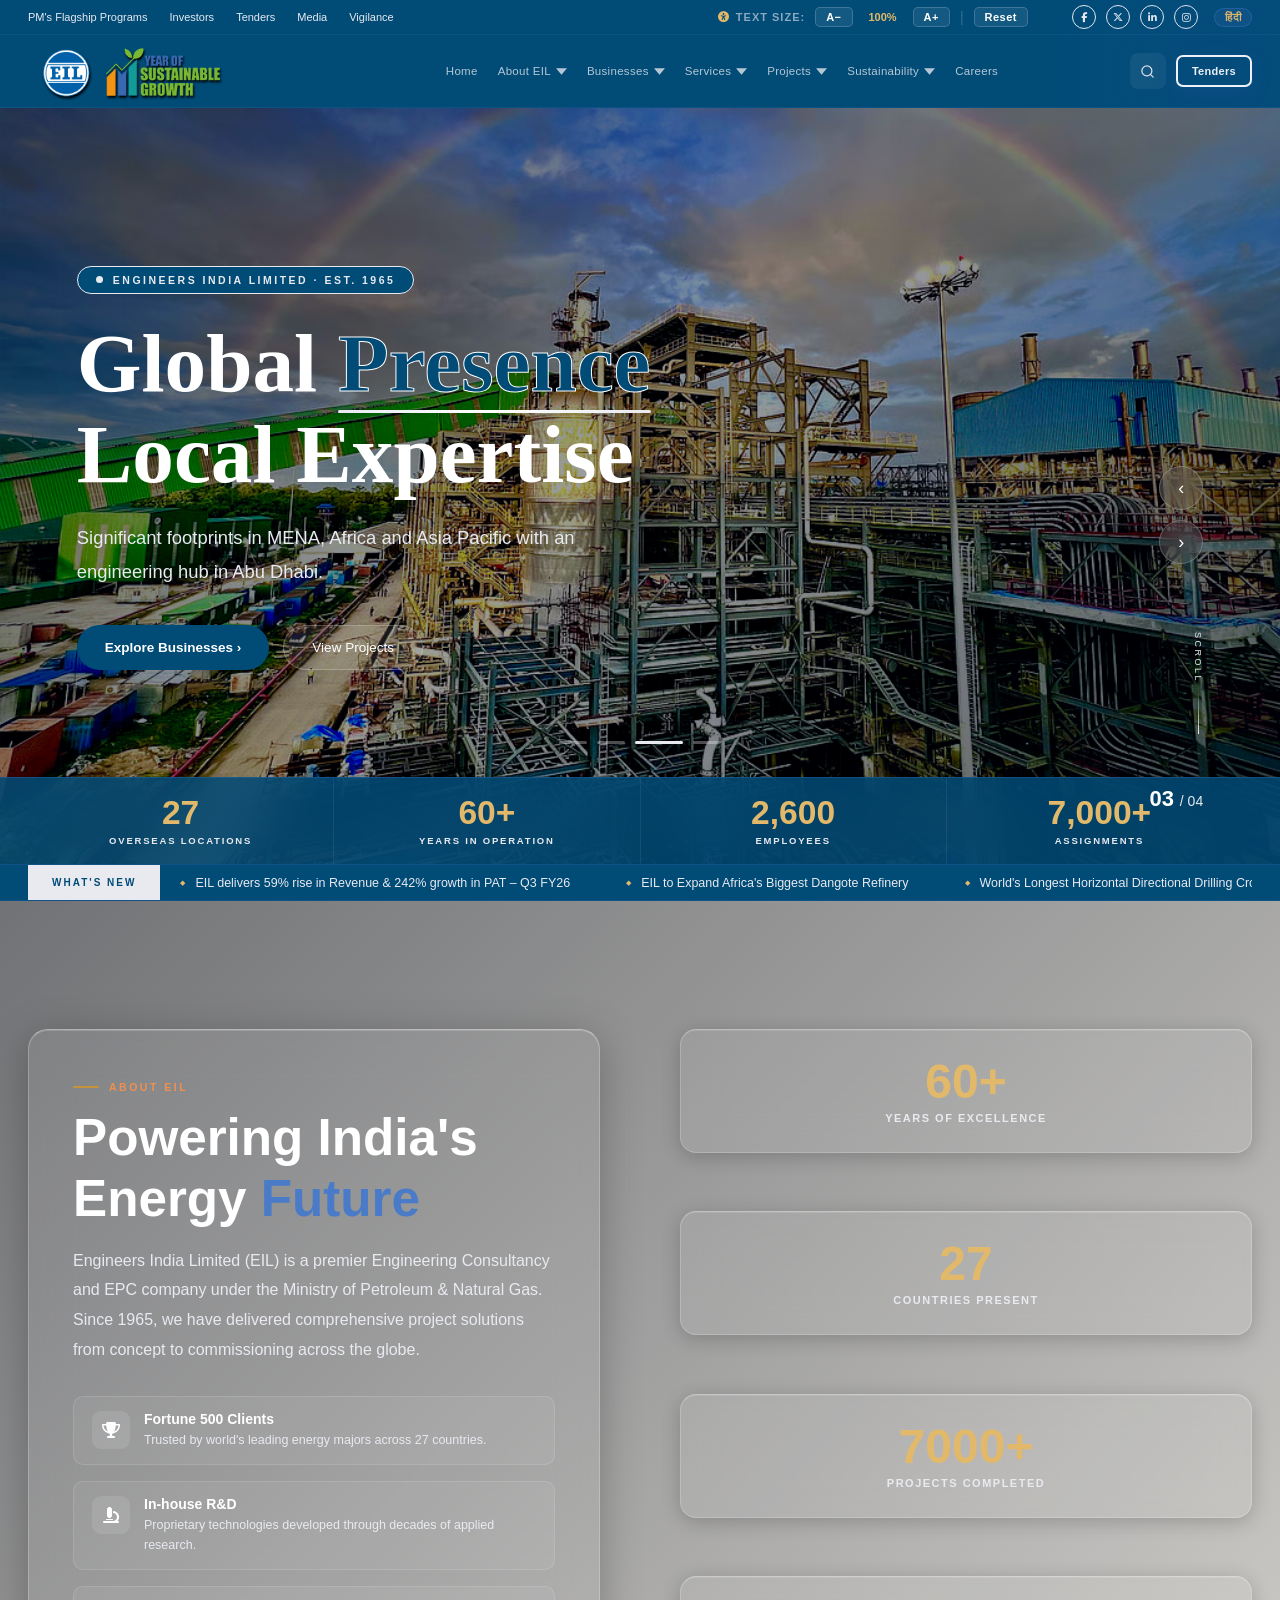
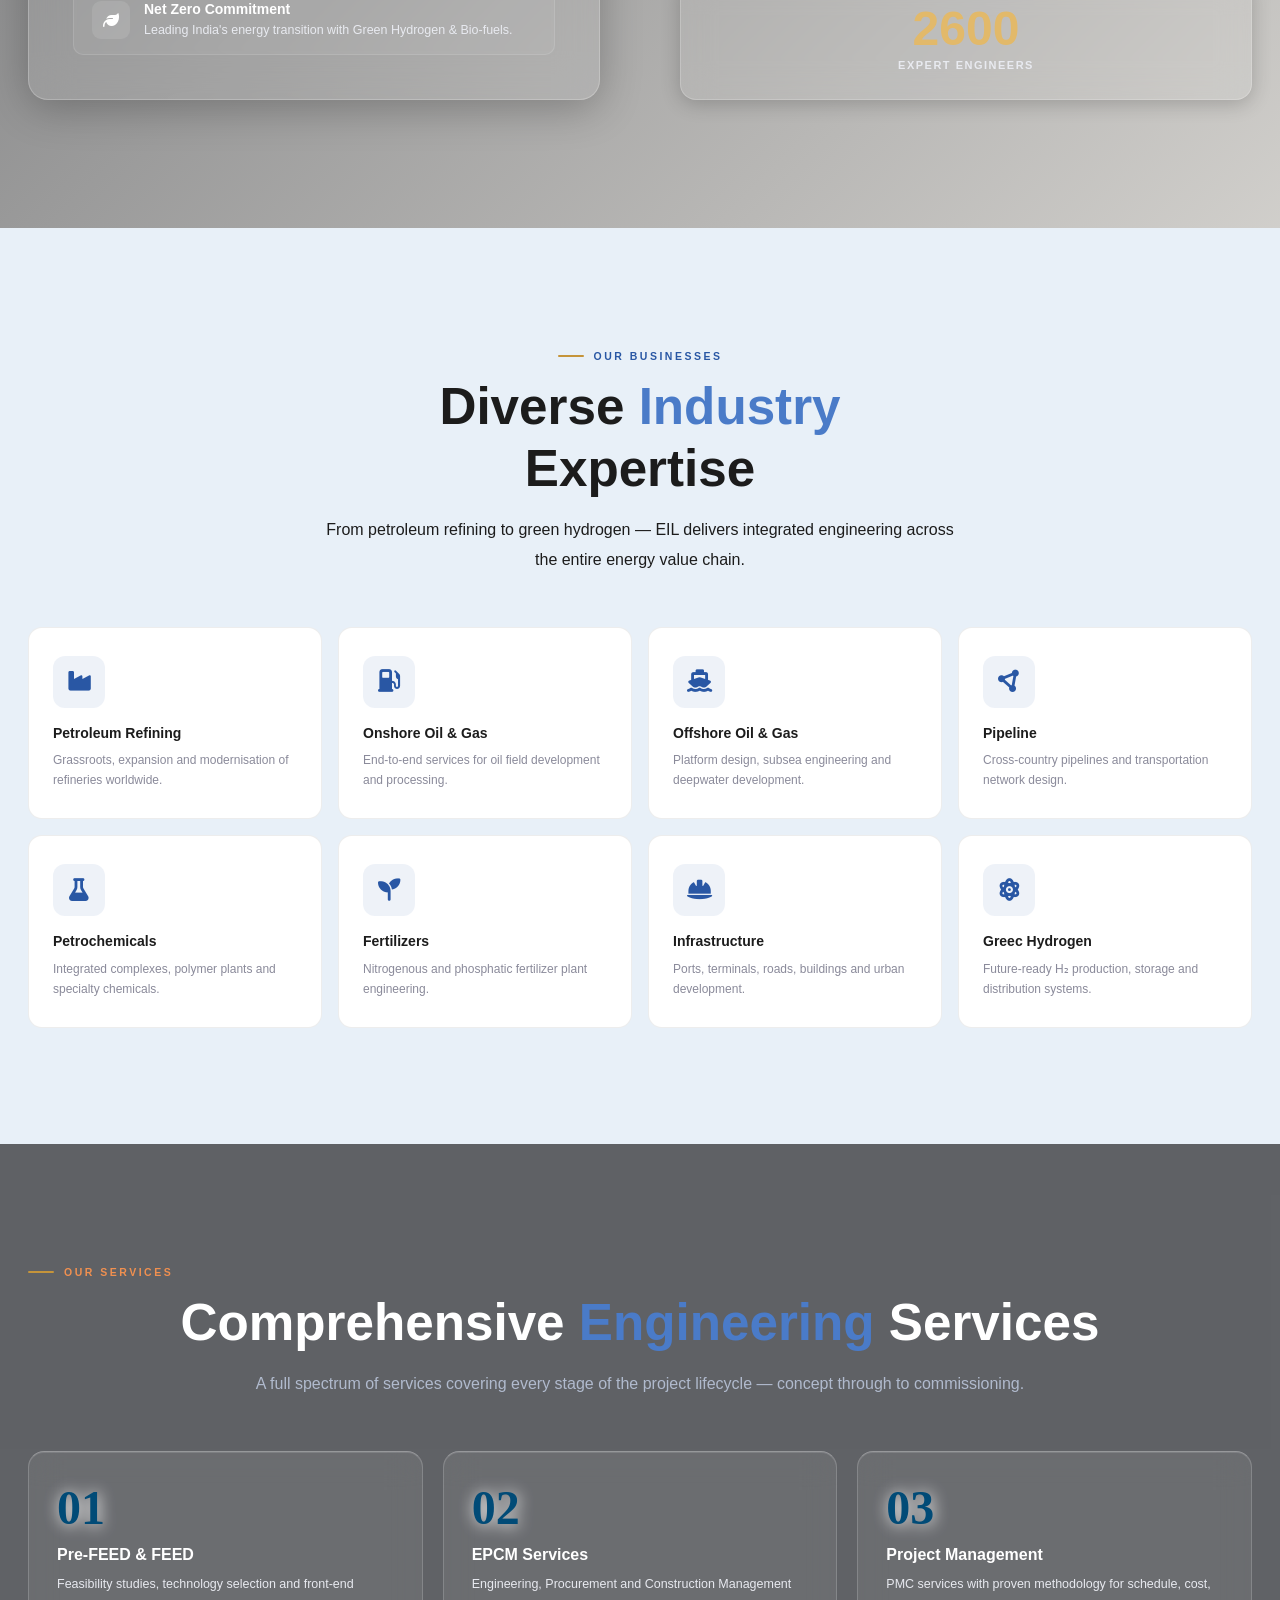
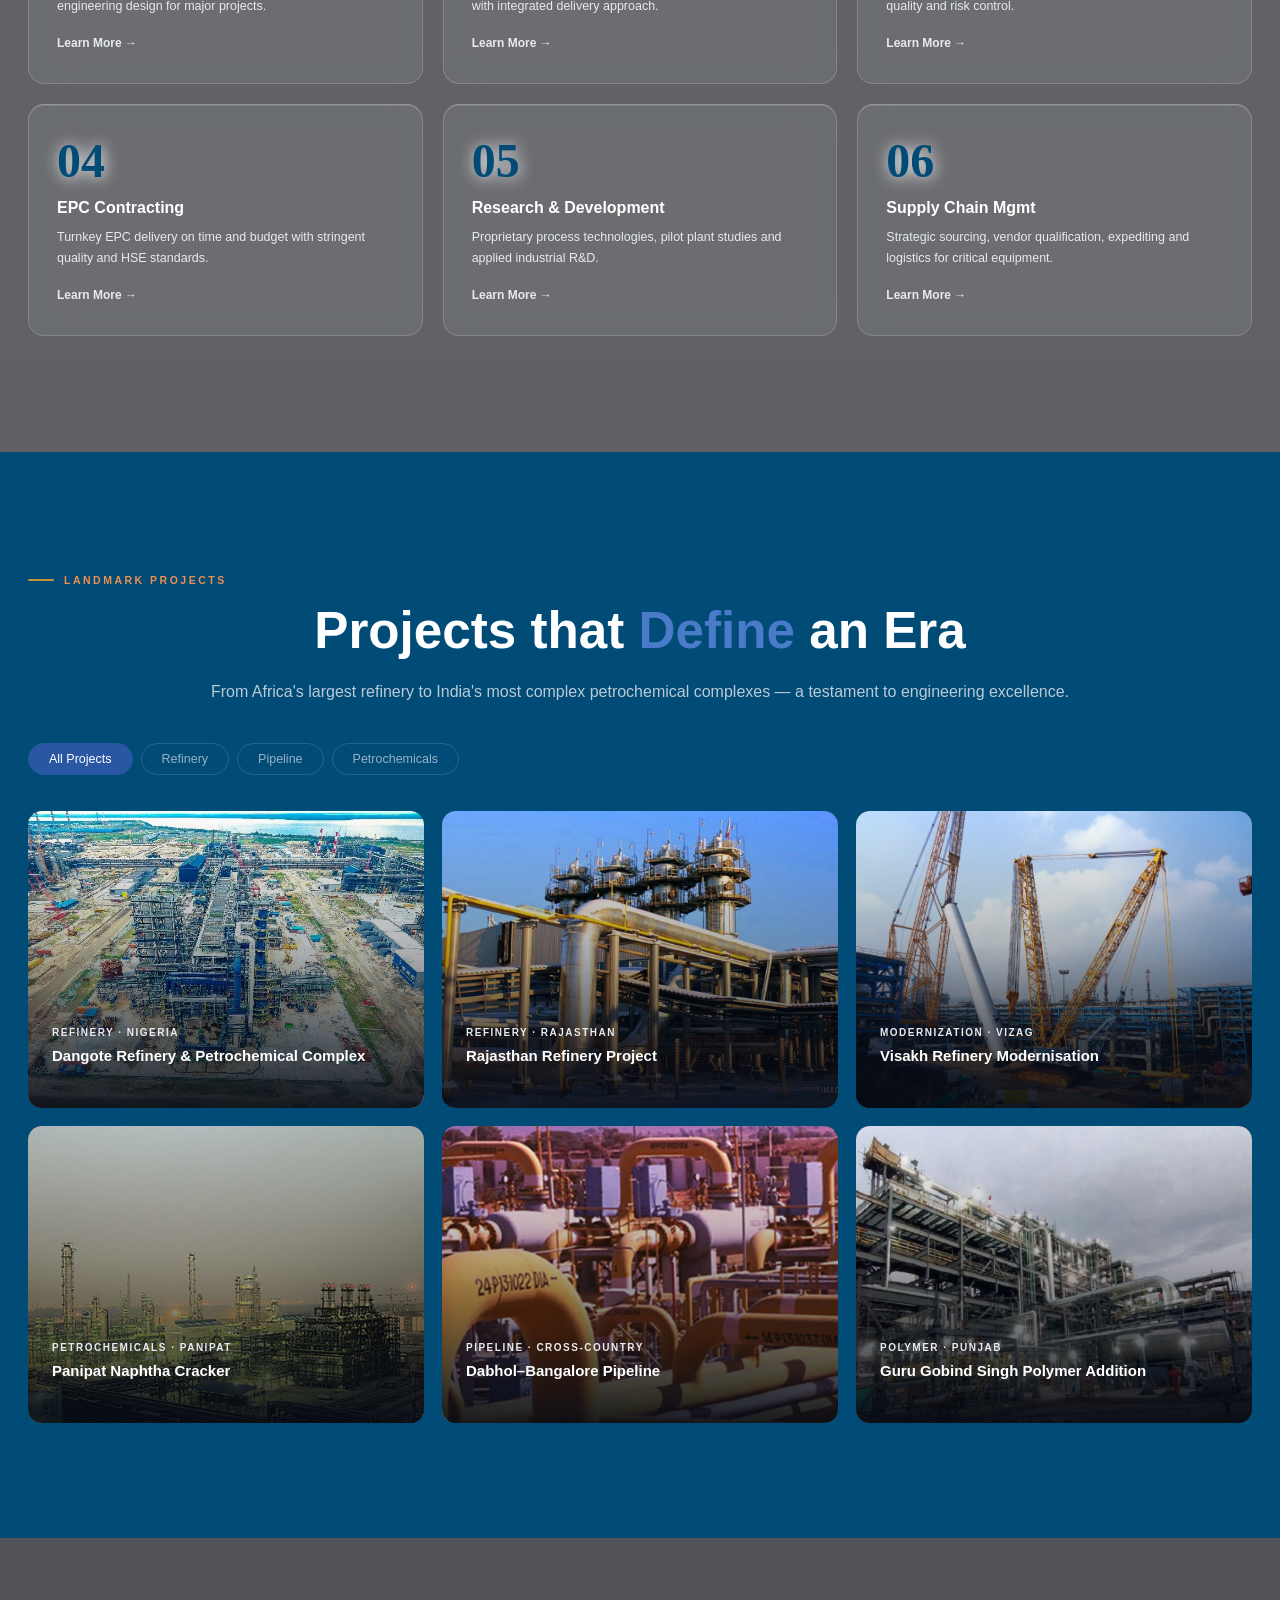
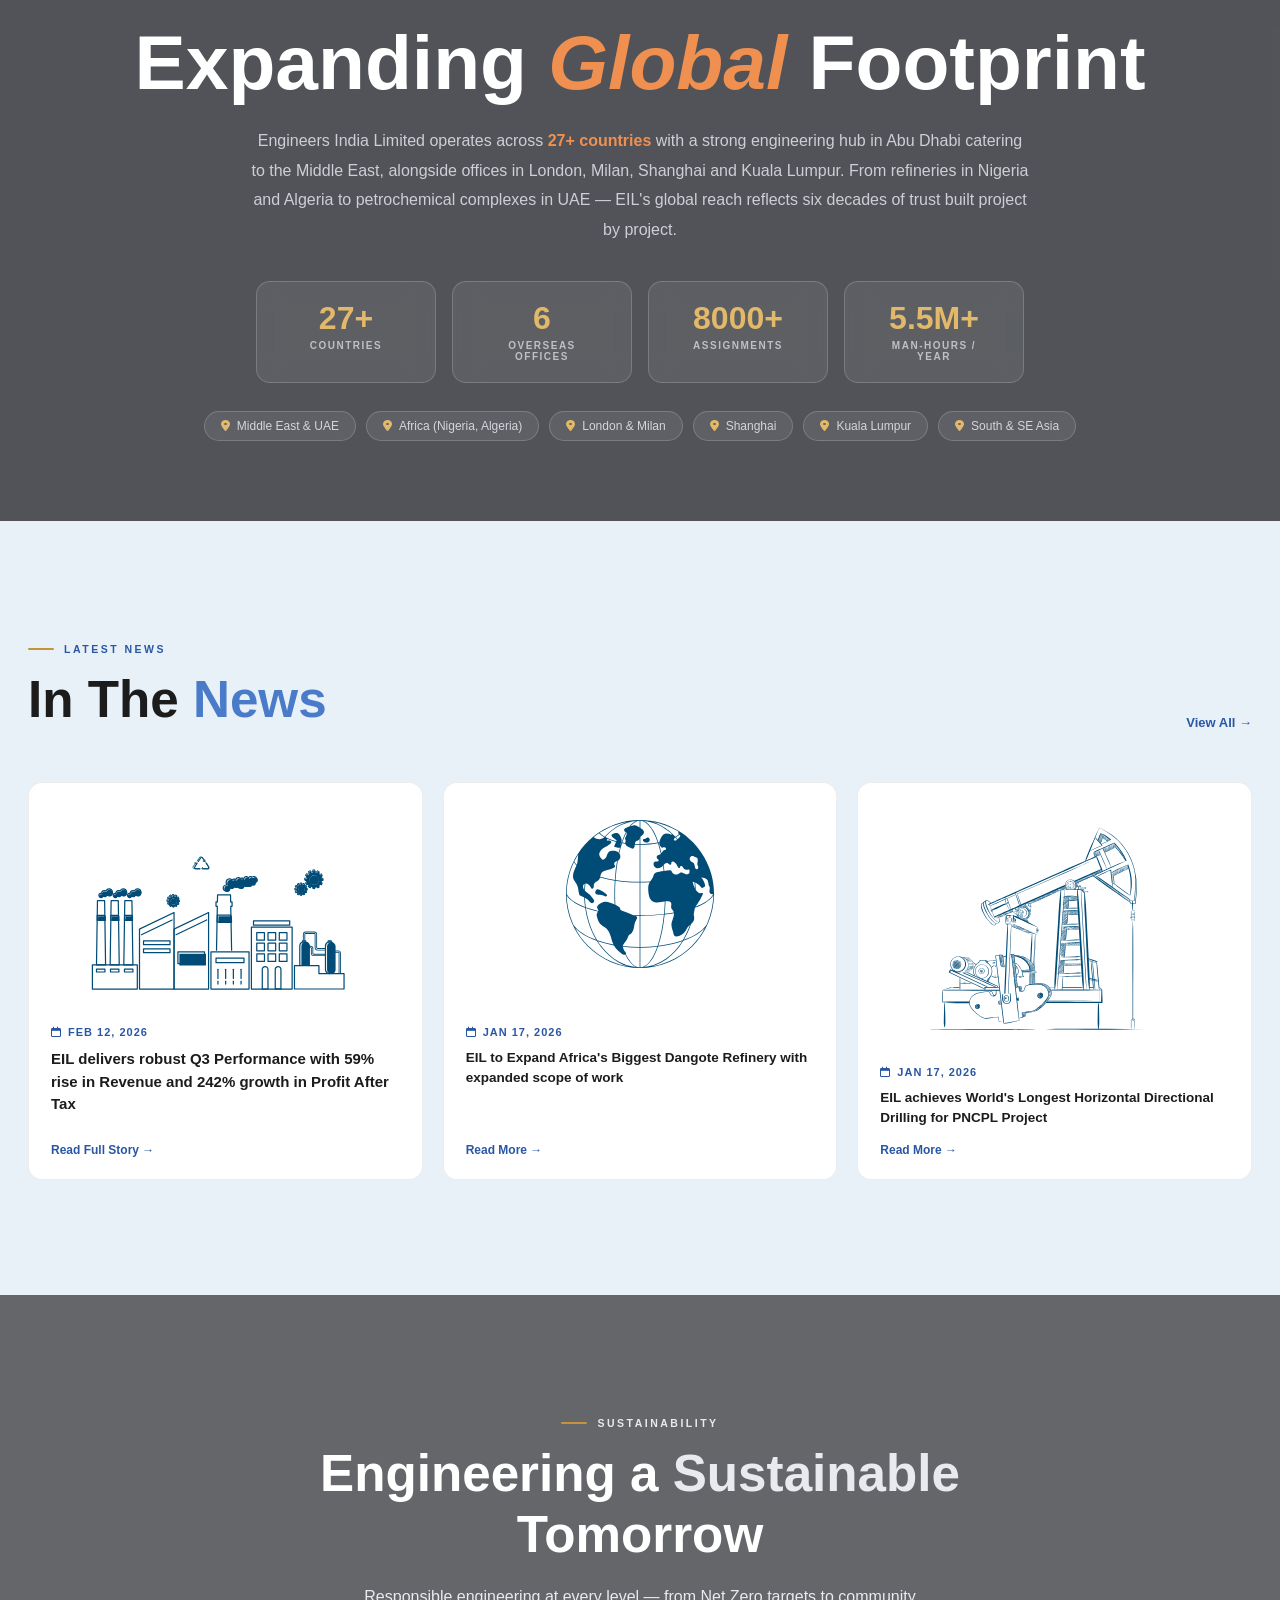
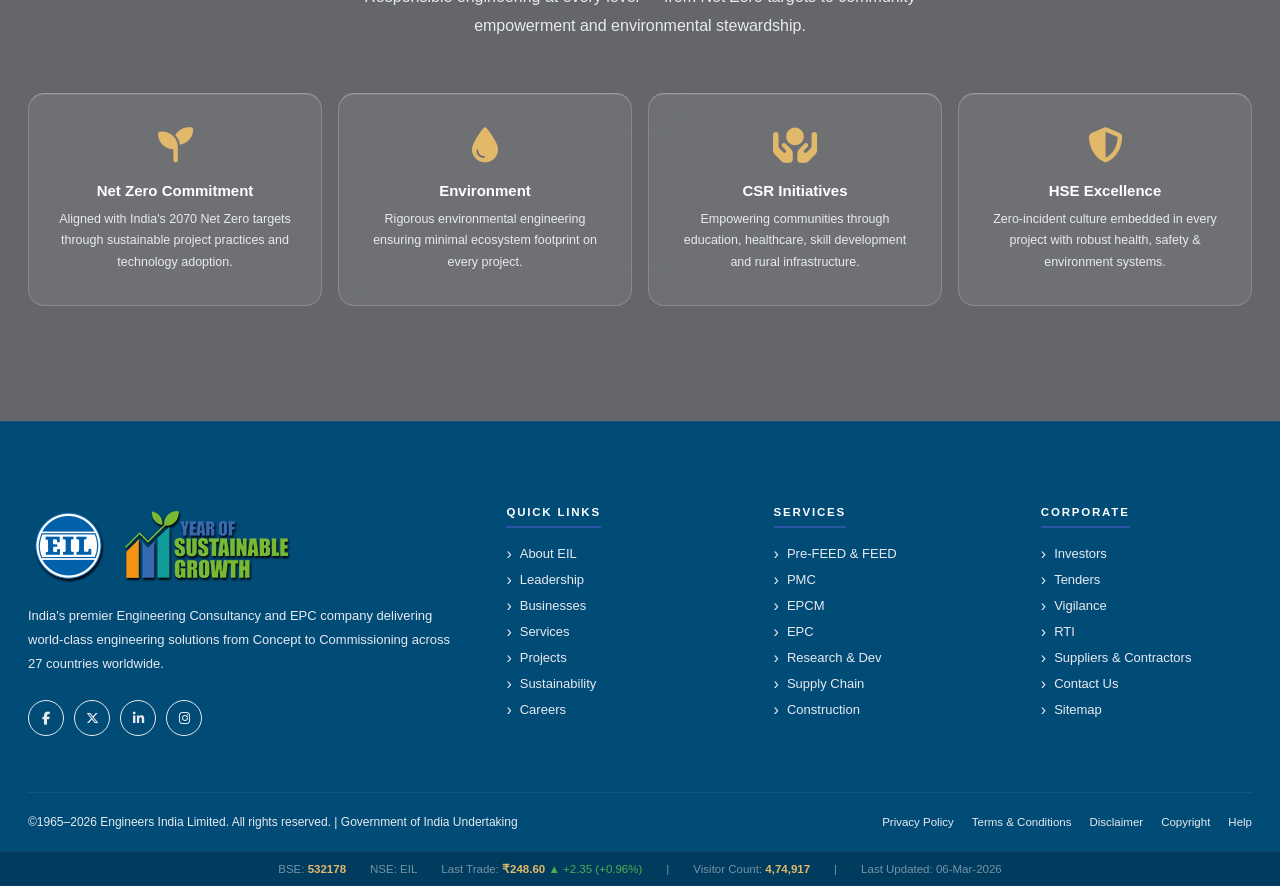
==== commit b4e07847: "final code" ====
--- a/index.html
+++ b/index.html
@@ -24,7 +24,9 @@
   <div class="search-overlay" id="searchOverlay">
     <div class="search-box">
       <input type="text" id="searchInput" placeholder="Search projects, services, news…">
+      <button class="search-mic"><i class="fa-solid fa-microphone"></i></button>
       <button class="search-close-btn" id="searchClose">✕</button>
+
     </div>
   </div>
 
@@ -41,11 +43,6 @@
           <a href="#">Media</a>
           <a href="#">Vigilance</a>
         </div>
-
-
-
-
-
 
         <div class="hdr-top-right">
           <div class="a11y-bar-inner">
@@ -598,7 +595,7 @@
       </div>
       <div class="srv-grid">
         <div class="srv-card reveal">
-          <div class="srv-num"></div>
+          <div class="srv-num">01</div>
           <h3>Pre-FEED &amp; FEED</h3>
           <p>Feasibility studies, technology selection and front-end engineering design for major projects.</p><a
             href="#" class="srv-link">Learn More →</a>
--- a/style.css
+++ b/style.css
@@ -828,15 +828,15 @@
 }
 
 .slide-1 {
-    background-image: url('https://images.unsplash.com/photo-1558618666-fcd25c85cd64?w=1900&q=85')
+    background-image: url('assets/img/banner01.jpg')
 }
 
 .slide-2 {
-    background-image: url('https://images.unsplash.com/photo-1504307651254-35680f356dfd?w=1900&q=85')
+    background-image: url('assets/img/banner02.png')
 }
 
 .slide-3 {
-    background-image: url('https://images.unsplash.com/photo-1565008447742-97f6f38c985c?w=1900&q=85')
+    background-image: url('assets/img/banner03.jpg')
 }
 
 .slide-4 {
@@ -1733,7 +1733,7 @@
 /* ══ GLOBAL PRESENCE ══ */
 .global-parallax {
     position: relative;
-    background-image: url('assets/img/banner2.jpg');
+    background-image: url('assets/img/parallex_banner2.jpg');
     background-attachment: fixed;
     background-size: cover;
     background-position: center top;
@@ -2544,3 +2544,16 @@
 
 
 }
+
+
+
+.search-mic {
+    position: absolute;
+    right: 48px;
+    top: 50%;
+    transform: translateY(-50%);
+    color: rgba(232, 234, 240, .5);
+    font-size: 22px;
+    cursor: pointer;
+    transition: color .2s;
+}
